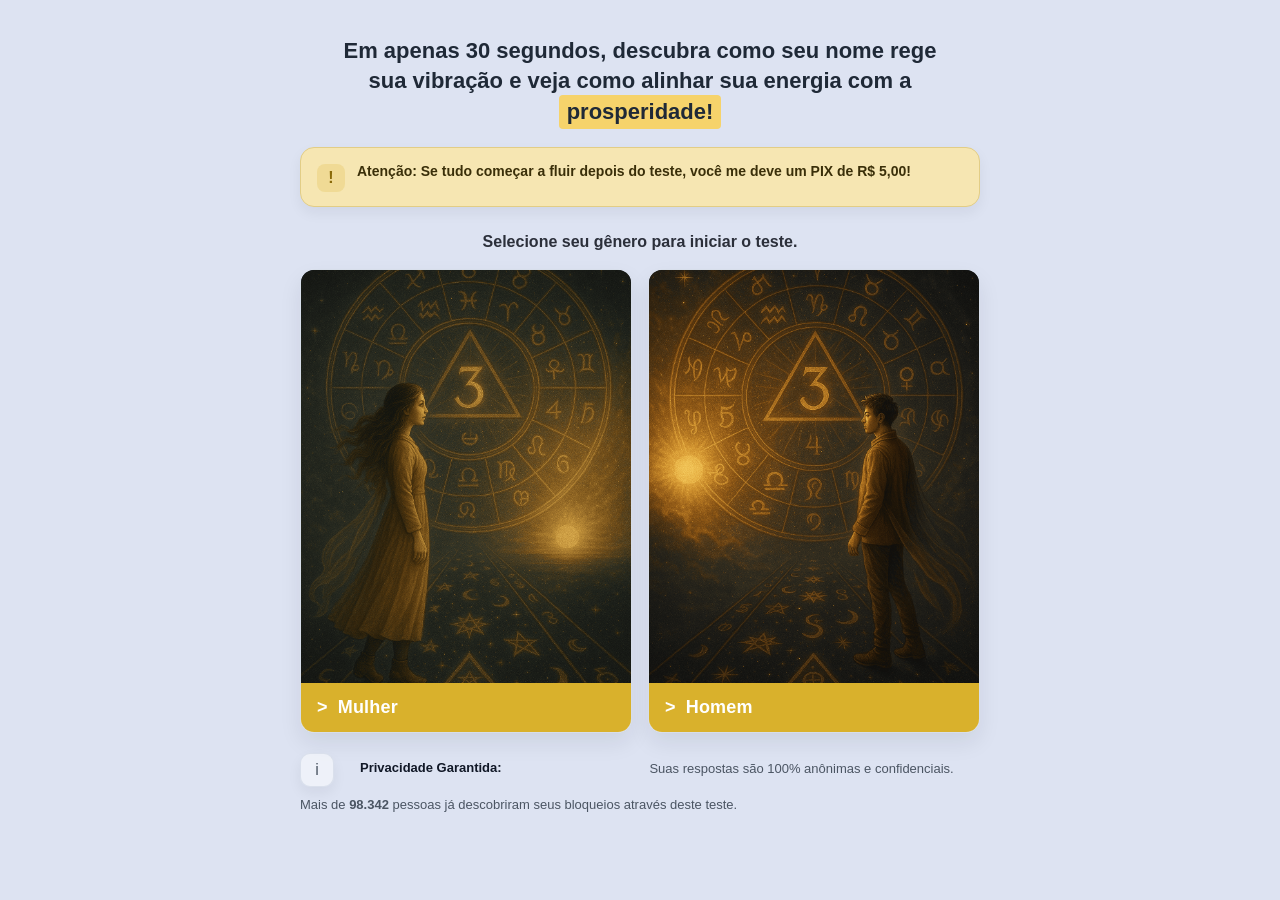
==== index.html @ 13daf310 "Corrigir BSL local e remover video quebrado" ====
﻿<!doctype html>
<html lang="pt-BR">
<head>
  <meta charset="utf-8" />
  <meta name="viewport" content="width=device-width, initial-scale=1" />
  <title>Leitura de Frequência</title>

  <style>
    :root{
      --font-main: Inter, Poppins, Montserrat, "Segoe UI", "Helvetica Neue", Arial, Helvetica, sans-serif;
      --bg:#DDE3F2;
      --text:#1f2937;
      --muted:#4b5563;

      --warn-bg:#F6E6B2;
      --warn-bd:#E2CD86;

      --card-bg:#ffffff;
      --card-bd:#d7deea;
      --shadow: 0 10px 22px rgba(16,24,40,.08);

      --gold:#D9B12C;
      --gold-dark:#C79F22;

      --radius:14px;
      --radius2:12px;
    }

    *{box-sizing:border-box}
    html{ overflow-x:hidden; }
    body{
      margin:0;
      font-family: var(--font-main);
      background: var(--bg);
      color: var(--text);
      overflow-x:hidden;
      text-rendering: optimizeLegibility;
      -webkit-font-smoothing: antialiased;
      -moz-osx-font-smoothing: grayscale;
    }
    body, button, input, textarea, select{ font-family: var(--font-main); }
    h1, h2, h3, .title, .headline{ font-family: var(--font-main); }
    img, video, iframe{ max-width:100%; }

    .wrap{
      min-height:100dvh;
      display:flex;
      justify-content:center;
      padding: 28px 14px 34px;
    }

    .container{ width: min(760px, 100%); }

    /* ===== Steps ===== */
    .step{ display:none; }
    .step.is-active{ display:block; }

    /* ===== Etapa 1 ===== */
    h1{
      margin: 8px auto 18px;
      text-align:center;
      font-size: 22px;
      line-height: 1.35;
      font-weight: 700;
      max-width: 52ch;
    }

    .hl{
      display:inline-block;
      padding: 2px 8px;
      border-radius: 4px;
      background: #F6D36B;
      font-weight: 800;
    }

    .warning{
      display:flex;
      gap: 12px;
      align-items:flex-start;
      background: var(--warn-bg);
      border: 1px solid var(--warn-bd);
      border-radius: var(--radius);
      padding: 14px 16px;
      box-shadow: 0 6px 14px rgba(16,24,40,.06);
      margin: 0 auto 26px;
      max-width: 680px;
    }

    .warn-ico{
      width: 28px;
      height: 28px;
      border-radius: 8px;
      display:grid;
      place-items:center;
      background: rgba(217,177,44,.22);
      font-weight: 900;
      color: #8a6a09;
      flex: 0 0 auto;
      margin-top: 2px;
    }
    .warning p{
      margin:0;
      color:#3a2f09;
      font-size: 14px;
      line-height: 1.35;
      font-weight: 600;
    }

    .subtitle{
      text-align:center;
      margin: 0 0 18px;
      color: #2b2f3a;
      font-weight: 700;
    }

    .cards{
      display:grid;
      grid-template-columns: repeat(2, 1fr);
      gap:16px;
      justify-content:center;
      margin:0 auto 20px;
      width:min(680px,100%);
    }

    .card{
      background: var(--card-bg);
      border: 1px solid var(--card-bd);
      border-radius: var(--radius);
      overflow:hidden;
      box-shadow: var(--shadow);
      cursor:pointer;
    }

    .card .img{
      width: 100%;
      aspect-ratio: 4 / 5;
      background: #111827;
      overflow:hidden;
    }
    .card .img img{
      width:100%;
      height:100%;
      object-fit: cover;
      display:block;
    }

    .card .cta{
      display:flex;
      align-items:center;
      justify-content:flex-start;
      gap: 10px;
      padding: 14px 16px;
      background: var(--gold);
      color: #fff;
      font-weight: 800;
      font-size: 18px;
      letter-spacing: .2px;
      user-select:none;
    }
    .card:active .cta{ background: var(--gold-dark); }
    .arrow{ font-weight: 900; font-size: 18px; }

    .privacy{
      display:grid;
      grid-template-columns: 46px 1fr 1.2fr;
      gap: 14px;
      align-items:center;
      width: min(680px, 100%);
      margin: 18px auto 0;
      color: var(--muted);
      font-size: 13px;
      line-height: 1.25;
    }
    .lock{
      width: 34px;
      height: 34px;
      border-radius: 10px;
      background: rgba(255,255,255,.5);
      border: 1px solid rgba(215,222,234,.9);
      display:grid;
      place-items:center;
      box-shadow: 0 6px 14px rgba(16,24,40,.06);
      font-size: 16px;
    }
    .privacy b{
      display:block;
      color:#111827;
      margin-bottom: 2px;
    }

    .counter{
      width: min(680px, 100%);
      margin: 10px auto 0;
      color: var(--muted);
      font-size: 13px;
      text-align:left;
    }

    /* ===== Etapas 2-5 base ===== */
    .step-box{
      max-width: 520px;
      margin: 0 auto;
      padding: 14px 6px 0;
    }

    .step-title{
      text-align:center;
      font-size: 18px;
      font-weight: 800;
      color:#111827;
      margin: 26px 0 18px;
    }

    .back-wrap{
      display:flex;
      justify-content:center;
      margin-top: 22px;
    }

    .btn-back{
      height: 42px;
      min-width: 160px;
      border-radius: 10px;
      border: 0;
      background: #e07b7b;
      color:#fff;
      font-weight: 800;
      cursor:pointer;
      box-shadow: 0 10px 20px rgba(224,123,123,.25);
    }
    .btn-back:active{ transform: translateY(1px); }

    /* ===== Step 2 (mês) ===== */
    .month-grid{
      display:grid;
      grid-template-columns: repeat(2, 1fr);
      gap: 12px;
      margin: 0 auto;
    }

    /* ===== Botões padrão (mês/dia/década/ano) ===== */
    .opt-grid{ display:grid; gap: 12px; margin: 0 auto; }
    .opt-grid.cols-2{ grid-template-columns: repeat(2, 1fr); }
    .opt-grid.cols-3{ grid-template-columns: repeat(3, 1fr); }

    .opt-grid.days{
      grid-template-columns: repeat(6, 1fr);
      gap: 10px;
    }
    @media (max-width: 380px){
      .opt-grid.days{ grid-template-columns: repeat(5, 1fr); }
    }

    .opt-btn{
      height: 58px;
      border-radius: 8px;
      border: 1px solid rgba(0,0,0,.04);
      background:#fff;
      font-weight: 800;
      color:#000;
      font-size: 16px;
      cursor:pointer;
      box-shadow: 0 6px 16px rgba(16,24,40,.06);
      position:relative;
    }
    .opt-btn.small{ height: 52px; font-size: 16px; }

    .opt-btn::after{
      content:"";
      position:absolute;
      left:10px;
      right:10px;
      bottom:-1px;
      height: 3px;
      border-radius: 999px;
      background: #f2c94c;
    }
    .opt-btn:active{
      transform: translateY(1px);
      box-shadow: 0 3px 10px rgba(16,24,40,.05);
    }
    .opt-btn.is-selected{ background:#dcdcdc; }
    
    /* ===== STEP 6 (ESTADO CIVIL) ===== */
.banner-title{
  width: min(520px, 100%);
  margin: 18px auto 14px;
  background: var(--gold);
  color:#fff;
  font-weight: 900;
  text-align:center;
  padding: 12px 14px;
  border-radius: 12px;
  letter-spacing: .2px;
  text-transform: uppercase;
  box-shadow: 0 10px 20px rgba(217,177,44,.18);
}

.civil-grid{
  width: min(520px, 100%);
  margin: 0 auto;
  display:grid;
  grid-template-columns: repeat(2, 1fr);
  gap: 14px;
}

.civil-btn{
  height: 92px;
  border-radius: 14px;
  border: 2px solid rgba(217,177,44,.85);
  background: rgba(217,177,44,.55);
  box-shadow: 0 10px 18px rgba(16,24,40,.06);
  cursor:pointer;
  display:flex;
  flex-direction:column;
  align-items:center;
  justify-content:center;
  gap: 10px;
  color:#fff;
  font-weight: 900;
}

.civil-btn:active{ transform: translateY(1px); }

.civil-ico{
  width: 28px;
  height: 28px;
  display:block;
}

.civil-label{
  font-size: 15px;
  text-shadow: 0 1px 0 rgba(0,0,0,.12);
}

/* deixa igual o print com bastante respiro */
.step6-pad{ padding-top: 10px; }



/* ===== STEP 7 (DESAFIO) ===== */
.step7-pad{ padding-top: 10px; }

.challenge-grid{
  width: min(520px, 100%);
  margin: 0 auto;
  display:grid;
  grid-template-columns: repeat(2, 1fr);
  gap: 14px;
}

.challenge-btn{
  height: 110px;
  border-radius: 14px;
  border: 2px solid rgba(217,177,44,.85);
  background: rgba(217,177,44,.55);
  box-shadow: 0 10px 18px rgba(16,24,40,.06);
  cursor:pointer;
  display:flex;
  flex-direction:column;
  align-items:center;
  justify-content:center;
  gap: 12px;
  color:#fff;
  font-weight: 900;
}

.challenge-btn:active{ transform: translateY(1px); }

.challenge-ico{
  width: 34px;
  height: 34px;
  display:block;
}

.challenge-label{
  font-size: 15px;
  text-shadow: 0 1px 0 rgba(0,0,0,.12);
}


/* ===== STEP 8 (NOME) ===== */
.step8-wrap{
  width: min(520px, 100%);
  margin: 0 auto;
  padding-top: 40px;
  text-align:center;
}

.step8-title{
  font-size: 18px;
  font-weight: 900;
  color:#111827;
  margin-bottom: 18px;
}

.name-input{
  width: min(360px, 92%);
  height: 54px;
  border-radius: 10px;
  border: 1px solid rgba(0,0,0,.06);
  background:#fff;
  padding: 0 18px;
  font-size: 16px;
  outline:none;
  box-shadow: 0 10px 18px rgba(16,24,40,.08);
}

.name-input::placeholder{ color: #6b7280; font-weight: 500; }

.step8-btn{
  margin: 18px auto 0;
  width: min(360px, 92%);
  height: 54px;
  border-radius: 999px;
  border: 0;
  background: #0f8a0f; /* verde */
  color:#fff;
  font-weight: 900;
  font-size: 18px;
  cursor:pointer;
  box-shadow: 0 12px 20px rgba(15,138,15,.25);
}

.step8-btn:active{ transform: translateY(1px); }

.step8-err{
  min-height: 18px;
  margin-top: 10px;
  font-size: 13px;
  color: #ef4444;
  font-weight: 700;
}


/* ===== STEP 9/10 (FUNDO DIVINO) ===== */
.fullscreen{
  position: fixed;
  top:0;
  left:0;
  width:100vw;
  height:100vh;

  display:flex;
  align-items:center;
  justify-content:center;

  z-index:999;
}

.bg-divino{
  position:absolute;
  top:0;
  left:0;
  width:100%;
  height:100%;

  background:
    linear-gradient(180deg, rgba(0,0,0,.2), rgba(0,0,0,.6)),
    url("img/bg_divino.d0e06856.png");

  background-size:cover;
  background-position:center;
  background-repeat:no-repeat;
}

.loading-box,
.modal-frame{
  position:relative;
  z-index:2;
}
/* ===== STEP 9 (Loading) ===== */
.loading-box{
  width: min(520px, 92%);
  padding: 24px 18px 26px;
  text-align:left;
  color:#fff;
}

.loading-title2{
  font-weight: 800;
  font-size: 18px;
  margin-bottom: 14px;
  text-shadow: 0 2px 10px rgba(0,0,0,.35);
}

.loadbar{
  width: min(420px, 100%);
  height: 22px;
  border-radius: 999px;
  background: rgba(255,255,255,.92);
  overflow:hidden;
  box-shadow: 0 12px 18px rgba(0,0,0,.22);
}

.loadbar-fill{
  height:100%;
  width:0%;
  background: #d1a41f;
  border-radius: 999px;
  transition: width .12s linear;
}

/* ===== STEP 10 (PARE) ===== */
.modal-frame{
  width: min(520px, 92%);
  border: 2px solid rgba(217,177,44,.35);
  border-radius: 14px;
  padding: 22px 18px 18px;
  background: rgba(0,0,0,.38);
  box-shadow: 0 18px 40px rgba(0,0,0,.35);
  text-align:center;
  color:#fff;
}

.modal-title{
  font-weight: 900;
  font-size: 22px;
  line-height: 1.25;
  margin-bottom: 14px;
}

.modal-title .name{
  color:#f3c94b;
}

.stop-img{
  width: 170px;
  height: 170px;
  margin: 8px auto 14px;
  display:block;
}

.modal-text{
  font-size: 16px;
  line-height: 1.35;
  opacity:.95;
  margin: 0 auto 18px;
  width: min(420px, 100%);
  text-shadow: 0 2px 10px rgba(0,0,0,.25);
}

.btn-start{
  width: min(420px, 100%);
  height: 56px;
  border-radius: 999px;
  border: 0;
  background: #0f8a0f;
  color:#fff;
  font-weight: 900;
  font-size: 20px;
  letter-spacing: .04em;
  cursor:pointer;
  box-shadow: 0 16px 28px rgba(15,138,15,.28);
}
.btn-start:active{ transform: translateY(1px); }

/* Se quiser esconder o back nessa tela */
.step-no-back .back-wrap{ display:none; }



/* ===== STEP 11 (ANIMACAO + AUDIO + TEXTO) ===== */
.fx-full{
  position: fixed;
  inset: 0;
  z-index: 999;
}

.fx-bg{
  position:absolute;
  inset:0;
  background:
    linear-gradient(180deg, rgba(0,0,0,.15), rgba(0,0,0,.75)),
    url("img/bg_divino.d0e06856.png") center/cover no-repeat;
}

.fx-frame{
  position:relative;
  height:100%;
  display:flex;
  justify-content:center;
  padding: 28px 14px;
}

.fx-grid{
  width: min(520px, 100%);
  border: 2px solid rgba(217,177,44,.35);
  border-radius: 16px;
  padding: 18px 14px 18px;
  background: rgba(0,0,0,.28);
  box-shadow: 0 18px 40px rgba(0,0,0,.35);
  display:flex;
  flex-direction:column;
  gap: 18px;
}

.fx-images{
  position:relative;
  width:100%;
  height: 420px;
  display:flex;
  align-items:center;
  justify-content:center;
}

.fx-images img{
  width: 100%;
  max-width: 420px;
  height: auto;
  display:block;
  filter: drop-shadow(0 18px 35px rgba(0,0,0,.45));
  border-radius: 10px;
  /* rasgado fake */
  clip-path: polygon(2% 6%, 12% 2%, 28% 6%, 40% 1%, 58% 6%, 74% 2%, 98% 8%,
                     96% 92%, 78% 98%, 60% 94%, 44% 99%, 26% 94%, 10% 98%, 2% 92%);
}

.fx-bottom{
  display:flex;
  align-items:center;
  justify-content:space-between;
  gap: 14px;
  padding: 14px 12px;
  background: rgba(0,0,0,.35);
  border-radius: 14px;
}

.fx-text{
  color:#fff;
  font-family: var(--font-main);
  font-size: 20px;
  line-height: 1.15;
  text-align:center;
  flex: 1;
  padding: 6px 6px;
  text-shadow: 0 2px 12px rgba(0,0,0,.35);
  min-height: 56px;
}

.fx-audio-btn{
  width: 54px;
  height: 54px;
  border-radius: 12px;
  border: 0;
  background: rgba(255,255,255,.12);
  color:#fff;
  font-size: 22px;
  font-weight: 900;
  cursor:pointer;
  box-shadow: 0 10px 20px rgba(0,0,0,.25);
}
.fx-audio-btn:active{ transform: translateY(1px); }

/* ===== STEP 11 FULLSCREEN ===== */
.fx-full{ position:fixed; inset:0; z-index:999; }
.fx-bg{
  position:absolute; inset:0;
  background:
    linear-gradient(180deg, rgba(0,0,0,.18), rgba(0,0,0,.75)),
    url("img/bg_divino.d0e06856.png") center/cover no-repeat;
}

.fx-frame{
  position:relative;
  height:100%;
  display:flex;
  justify-content:center;
  padding: 28px 14px;
}

.fx-grid{
  width: min(520px, 100%);
  border: 2px solid rgba(217,177,44,.35);
  border-radius: 16px;
  padding: 18px 14px;
  background: rgba(0,0,0,.28);
  box-shadow: 0 18px 40px rgba(0,0,0,.35);
  display:flex;
  flex-direction:column;
  gap: 14px;
  align-items:center;
}

.fx-images{
  width:100%;
  height: 440px;
  display:flex;
  align-items:center;
  justify-content:center;
}
.fx-img{
  width:100%;
  max-width: 420px;
  height:auto;
  display:block;
  border-radius: 10px;
  filter: drop-shadow(0 18px 35px rgba(0,0,0,.45));
  transition: opacity .18s ease;
  /* rasgado fake */
  clip-path: polygon(2% 6%, 12% 2%, 28% 6%, 40% 1%, 58% 6%, 74% 2%, 98% 8%,
                     96% 92%, 78% 98%, 60% 94%, 44% 99%, 26% 94%, 10% 98%, 2% 92%);
}

.fx-bottom{
  width:100%;
  display:flex;
  align-items:center;
  justify-content:space-between;
  gap: 12px;
  padding: 14px 12px;
  background: rgba(0,0,0,.35);
  border-radius: 14px;
}

.fx-text{
  flex:1;
  color:#fff;
  font-family: var(--font-main);
  font-size: 20px;
  line-height: 1.15;
  text-align:center;
  min-height: 52px;
  text-shadow: 0 2px 12px rgba(0,0,0,.35);
}

.fx-audio-btn{
  width: 54px;
  height: 54px;
  border-radius: 12px;
  border: 0;
  background: rgba(255,255,255,.12);
  color:#fff;
  font-size: 22px;
  font-weight: 900;
  cursor:pointer;
  box-shadow: 0 10px 20px rgba(0,0,0,.25);
}
.fx-audio-btn:active{ transform: translateY(1px); }

/* barra fininha */
.fx-progress{
  width: 100%;
  height: 14px;
  border: 2px solid rgba(217,177,44,.55);
  border-radius: 2px;
  overflow:hidden;
  margin-top: 6px;
}
.fx-progress-fill{
  height: 100%;
  width: 0%;
  background: rgba(217,177,44,.95);
  transition: width .1s linear;
}

.fx-debug{
  position:fixed;
  left:12px;
  bottom:12px;
  z-index:1200;
  max-width:min(360px, calc(100vw - 24px));
  background:rgba(0,0,0,.84);
  border:1px solid rgba(217,177,44,.7);
  border-radius:10px;
  color:#fff;
  font: 12px/1.35 Arial, Helvetica, sans-serif;
  padding:10px 12px;
  box-shadow:0 12px 30px rgba(0,0,0,.45);
  pointer-events:none;
}

.fx-debug strong{ color:#ffd966; }

/* botão final */
.fx-final-btn{
  width: min(420px, 100%);
  height: 64px;
  border-radius: 18px;
  border:0;
  background:#18a10f;
  color:#fff;
  font-weight: 900;
  font-size: 30px;
  line-height: 1;
  cursor:pointer;
  box-shadow: 0 18px 28px rgba(24,161,15,.25);
}
.fx-final-btn:active{ transform: translateY(1px); }

/* ===== POPUP EMAIL ===== */
.fx-email-overlay{
  position:absolute;
  inset:0;
  display:none;
  align-items:center;
  justify-content:center;
  padding:18px 14px;
  background: transparent;
  z-index: 30;
}

.fx-email-overlay.is-open{
  display:flex;
}

.fx-email-card{
  width:min(520px, 92%);
  background: rgba(0,0,0,.72);
  border-radius:18px;
  padding:26px 18px 22px;
  box-shadow:0 22px 60px rgba(0,0,0,.45);
  color:#fff;
  text-align:center;
}

/* quando popup abre, esconde o conteúdo do áudio/imagens */
.fx-full.email-open .fx-grid{
  visibility:hidden;
  opacity:0;
  pointer-events:none;
}

/* mas o popup continua visível */
.fx-full.email-open .fx-email-overlay{
  display:flex;
}

.fx-full.email-open .fx-email-card{
  visibility:visible;
  opacity:1;
  pointer-events:auto;
}

.fx-email-top{
  font-weight: 800;
  font-size: 18px;
  line-height: 1.25;
  margin-bottom: 22px;
}

.fx-email-title{
  font-weight: 900;
  font-size: 26px;
  margin-bottom: 12px;
}

.fx-email-input{
  width: min(360px, 92%);
  height: 52px;
  border-radius: 8px;
  border: 0;
  outline:none;
  padding: 0 14px;
  font-size: 16px;
  background:#fff;
  box-shadow: 0 10px 18px rgba(0,0,0,.25);
}

.fx-email-btn{
  margin-top: 18px;
  width: min(360px, 92%);
  height: 56px;
  border-radius: 999px;
  border: 0;
  background: #18a10f;
  color:#fff;
  font-weight: 900;
  font-size: 18px;
  line-height: 1.1;
  padding: 0 14px;
  cursor:pointer;
  box-shadow: 0 18px 28px rgba(24,161,15,.25);
}
.fx-email-btn:active{ transform: translateY(1px); }

.fx-email-err{
  min-height: 18px;
  margin-top: 10px;
  color:#ff6b6b;
  font-weight: 800;
  font-size: 13px;
}

/* ===== STEP 12 (VÍDEO) ===== */
.vsl-full{ position:fixed; inset:0; z-index:999; }
.vsl-bg{
  position:absolute; inset:0;
  background:
    linear-gradient(180deg, rgba(0,0,0,.18), rgba(0,0,0,.78)),
    url("img/bg_divino.d0e06856.png") center/cover no-repeat;
}

.vsl-frame{
  position:relative;
  height:100%;
  display:flex;
  justify-content:center;
  padding: 18px 14px;
}

.vsl-card{
  width: min(520px, 100%);
  display:flex;
  justify-content:center;
}

.vsl-video-wrap{
  position:relative;
  width: min(460px, 100%);
  aspect-ratio: 9 / 16;
  border-radius: 16px;
  overflow:hidden;
  box-shadow: 0 22px 60px rgba(0,0,0,.45);
  background:#000;
  line-height: 0;
  font-size: 0;
}

.vsl-video-wrap vturb-smartplayer,
.vsl-video-wrap iframe,
.vsl-video-wrap video{
  display:block !important;
  width:100% !important;
  height:100% !important;
  border:0;
  vertical-align: top;
}

.vsl-video{
  width:100%;
  height:100%;
  object-fit: cover;
  display:block;
}

.vsl-caption{
  position:absolute;
  left:50%;
  bottom: 14%;
  transform: translateX(-50%);
  background: rgba(0,0,0,.85);
  color:#fff;
  font-weight: 900;
  font-size: 15px;
  padding: 8px 14px;
  border-radius: 6px;
  letter-spacing: .02em;
  text-transform: uppercase;
}

@media (max-width: 430px){
  .wrap{ padding: 18px 12px 28px; }
  h1{ font-size: 20px; }
  .cards{ gap: 12px; }
  .card .cta{ font-size: 16px; padding: 12px 10px; }
  .privacy{ grid-template-columns: 38px 1fr; }
  .privacy > div:last-child{ grid-column: 2; }
  .opt-btn{ min-width:0; font-size: 15px; }
  .civil-btn, .challenge-btn{ min-width:0; }
  .challenge-label, .civil-label{ overflow-wrap:anywhere; }
  .fx-frame{ padding: 18px 10px; }
  .fx-grid{ gap: 12px; padding: 14px 10px; }
  .fx-images{ height: min(380px, 48dvh); }
  .fx-text{ font-size: 17px; overflow-wrap:anywhere; }
  .fx-final-btn{ height: 58px; font-size: 22px; border-radius: 14px; }
  .fx-email-title{ font-size: 22px; }
  .fx-email-btn{ font-size: 18px; }
  .vsl-frame{ padding: 14px 10px; align-items:center; }
  .vsl-video-wrap{ width: min(390px, 100%); }
}

@media (max-width: 360px){
  .opt-grid.cols-3{ grid-template-columns: repeat(2, 1fr); }
  .banner-title{ font-size: 14px; }
  .fx-images{ height: min(330px, 44dvh); }
  .fx-bottom{ gap: 8px; padding: 12px 10px; }
  .fx-audio-btn{ width: 48px; height: 48px; }
  .fx-final-btn{ font-size: 20px; }
}

/* ===== AJUSTE FINAL: TELAS DO AUDIO IGUAIS AO ORIGINAL ===== */
.modal-frame{
  width: min(1064px, 92vw);
  min-height: min(704px, calc(100dvh - 86px));
  border: 2px solid rgba(217,177,44,.55);
  border-radius: 0;
  padding: 48px 24px 32px;
  background: rgba(0,0,0,.42);
  box-shadow: none;
  display:flex;
  flex-direction:column;
  align-items:center;
  justify-content:center;
  text-align:center;
}

.modal-title{
  margin: 0 0 26px;
  font-size: clamp(21px, 2.15vw, 29px);
  line-height: 1.22;
  font-weight: 900;
}

.modal-title .name{
  color:#ffdf5a;
  text-transform: uppercase;
}

.stop-img{
  width: min(236px, 36vw);
  height: auto;
  margin: 0 auto 26px;
  object-fit: contain;
}

.modal-text{
  width: min(620px, 100%);
  margin: 0 auto 34px;
  font-size: clamp(18px, 1.6vw, 24px);
  line-height: 1.32;
  font-weight: 800;
}

.btn-start{
  width: min(280px, 80%);
  height: 59px;
  border-radius: 999px;
  background:#13aa10;
  font-size: 25px;
  letter-spacing: .02em;
  box-shadow: none;
}

.fx-full{
  position: fixed;
  inset: 0;
  z-index: 999;
  overflow:auto;
}

.fx-bg{
  position:fixed;
  inset:0;
  background:
    linear-gradient(180deg, rgba(0,0,0,.08), rgba(0,0,0,.78)),
    url("img/bg_divino.d0e06856.png") center/cover no-repeat;
}

.fx-frame{
  position:relative;
  min-height:100dvh;
  height:auto;
  display:flex;
  justify-content:center;
  align-items:flex-start;
  padding: 58px 14px 40px;
}

.fx-grid{
  width: min(1064px, 92vw);
  border:0;
  border-radius:0;
  padding:0;
  gap:0;
  background: transparent;
  box-shadow:none;
  display:flex;
  flex-direction:column;
  align-items:stretch;
}

.fx-images{
  position:relative;
  width:100%;
  height:min(704px, calc(100dvh - 230px));
  min-height:360px;
  display:flex;
  align-items:center;
  justify-content:center;
  border:2px solid rgba(217,177,44,.78);
  background: rgba(0,0,0,.23);
  overflow:hidden;
}

.fx-img,
.fx-images img{
  width:min(430px, 78%);
  height:min(430px, 78%);
  max-width:none;
  max-height:none;
  object-fit:contain;
  display:block;
  border:0;
  border-radius:0;
  clip-path:none;
  filter: drop-shadow(0 18px 35px rgba(0,0,0,.45));
  transition: opacity .18s ease;
}

.fx-images[data-layout="old-native"] .fx-img{
  object-fit:contain;
  border:0;
  border-radius:0;
}

.fx-images[data-layout="old-circle"] .fx-img{
  object-fit:contain;
  border:0;
  border-radius:0;
}

.fx-intro-title{
  position:absolute;
  top:110px;
  left:50%;
  transform:translateX(-50%);
  width:min(680px, 90%);
  color:#fff;
  font-family: var(--font-main);
  font-size: clamp(24px, 2.2vw, 32px);
  line-height:1.14;
  font-weight:900;
  text-align:center;
  text-shadow:0 3px 10px rgba(0,0,0,.8);
  z-index:3;
  display:none;
}

.fx-intro-title .gold{
  color:#ffdf5a;
}

.fx-bottom{
  position:relative;
  width:100%;
  min-height:150px;
  border-radius:0;
  padding: 0 110px 0 34px;
  background: rgba(18,18,18,.82);
  display:flex;
  align-items:center;
  justify-content:center;
  gap:0;
}

.fx-text{
  min-height:auto;
  padding:0;
  color:#fff;
  font-family: Georgia, "Times New Roman", serif;
  font-size: clamp(20px, 1.45vw, 25px);
  line-height:1.28;
  font-weight:700;
  text-align:center;
  text-shadow:0 2px 10px rgba(0,0,0,.75);
  overflow-wrap:anywhere;
}

.fx-audio-btn{
  position:absolute;
  right:19px;
  top:50%;
  transform:translateY(-50%);
  width:73px;
  height:86px;
  border:0;
  border-left:4px solid rgba(255,255,255,.95);
  border-radius:0;
  background:transparent;
  color:#fff;
  font-family: Arial, Helvetica, sans-serif;
  font-size:38px;
  line-height:1;
  font-weight:900;
  box-shadow:none;
  display:flex;
  align-items:center;
  justify-content:center;
  padding-left:20px;
}

.fx-audio-btn:active{
  transform:translateY(-50%);
}

.fx-progress{
  display:none;
}

@media (max-width: 700px){
  .modal-frame{
    width: 94vw;
    min-height: min(620px, calc(100dvh - 34px));
    padding: 38px 18px 28px;
  }

  .stop-img{
    width: min(220px, 58vw);
  }

  .btn-start{
    width:min(280px, 88%);
    font-size:23px;
  }

  .fx-frame{
    padding: 28px 10px 28px;
  }

  .fx-grid{
    width: min(1064px, 94vw);
  }

  .fx-images{
    height:min(520px, calc(100dvh - 190px));
    min-height:320px;
  }

  .fx-img,
  .fx-images img{
    width:min(320px, 78%);
    height:min(320px, 78%);
  }

  .fx-intro-title{
    top:70px;
    width:90%;
    font-size:24px;
  }

  .fx-bottom{
    min-height:126px;
    padding:0 78px 0 18px;
  }

  .fx-text{
    font-size:19px;
    line-height:1.28;
  }

  .fx-audio-btn{
    right:14px;
    width:55px;
    height:74px;
    font-size:30px;
    padding-left:13px;
  }
}

@media (max-width: 700px){
  .privacy{
    grid-template-columns: 38px 1fr;
    column-gap: 12px;
    row-gap: 2px;
    align-items:center;
    width:min(390px, 100%);
  }

  .privacy .lock{
    grid-row: 1 / 3;
    align-self:center;
  }

  .privacy > div:nth-child(2),
  .privacy > div:last-child{
    grid-column: 2;
  }

  .privacy > div:last-child{
    line-height:1.3;
  }

  .counter{
    width:min(390px, 100%);
    text-align:center;
  }

  .fx-intro-title{
    top:68px;
    width:96%;
    font-size: clamp(18px, 5.1vw, 22px);
    line-height:1.12;
  }
}

  </style>
</head>

<body>
  <div class="wrap">
    <div class="container">

      <!-- STEP 1 -->
      <section class="step is-active" id="step1">
        <h1>
          Em apenas 30 segundos, descubra como seu nome rege sua vibração e veja como alinhar sua energia com a
          <span class="hl">prosperidade!</span>
        </h1>

        <div class="warning">
          <div class="warn-ico">!</div>
          <p>Atenção: Se tudo começar a fluir depois do teste, você me deve um PIX de R$ 5,00!</p>
        </div>

        <div class="subtitle">Selecione seu gênero para iniciar o teste.</div>

        <div class="cards">
          <div class="card" role="button" tabindex="0" data-g="F">
            <div class="img">
              <img src="img/female.a214dfbb.png" alt="Mulher">
            </div>
            <div class="cta"><span class="arrow">&gt;</span> Mulher</div>
          </div>

          <div class="card" role="button" tabindex="0" data-g="M">
            <div class="img">
              <img src="img/masculine.b27a3766.png" alt="Homem">
            </div>
            <div class="cta"><span class="arrow">&gt;</span> Homem</div>
          </div>
        </div>

        <div class="privacy">
          <div class="lock">i</div>
          <div><b>Privacidade Garantida:</b></div>
          <div>Suas respostas são 100% anônimas e confidenciais.</div>
        </div>

        <div class="counter">
          Mais de <b>98.342</b> pessoas já descobriram seus bloqueios através deste teste.
        </div>
      </section>

      <!-- STEP 2 -->
      <section class="step" id="step2">
        <div class="step-box">
          <div class="step-title">Clique no mês em que você nasceu:</div>

          <div class="month-grid">
            <button class="opt-btn" type="button" data-month="1">Janeiro</button>
            <button class="opt-btn" type="button" data-month="2">Fevereiro</button>
            <button class="opt-btn" type="button" data-month="3">Março</button>
            <button class="opt-btn" type="button" data-month="4">Abril</button>
            <button class="opt-btn" type="button" data-month="5">Maio</button>
            <button class="opt-btn" type="button" data-month="6">Junho</button>
            <button class="opt-btn" type="button" data-month="7">Julho</button>
            <button class="opt-btn" type="button" data-month="8">Agosto</button>
            <button class="opt-btn" type="button" data-month="9">Setembro</button>
            <button class="opt-btn" type="button" data-month="10">Outubro</button>
            <button class="opt-btn" type="button" data-month="11">Novembro</button>
            <button class="opt-btn" type="button" data-month="12">Dezembro</button>
          </div>

          <div class="back-wrap">
            <button class="btn-back" type="button" data-back="1">&lt; Voltar</button>
          </div>
        </div>
      </section>

      <!-- STEP 3 -->
      <section class="step" id="step3">
        <div class="step-box">
          <div class="step-title">Informe o dia do seu nascimento:</div>

          <div class="opt-grid days" id="daysGrid"></div>

          <div class="back-wrap">
            <button class="btn-back" type="button" data-back="2">&lt; Voltar</button>
          </div>
        </div>
      </section>

      <!-- STEP 4 -->
      <section class="step" id="step4">
        <div class="step-box">
          <div class="step-title">Em qual Década você nasceu?</div>

          <div class="opt-grid cols-2" id="decadeGrid"></div>

          <div class="back-wrap">
            <button class="btn-back" type="button" data-back="3">&lt; Voltar</button>
          </div>
        </div>
      </section>

      <!-- STEP 5 -->
      <section class="step" id="step5">
        <div class="step-box">
          <div class="step-title">Em que ano você nasceu??</div>

          <div class="opt-grid cols-3" id="yearGrid"></div>

          <div class="back-wrap">
            <button class="btn-back" type="button" data-back="4">&lt; Voltar</button>
          </div>
        </div>
      </section>
      
      
      <section class="step" id="step6">
  <div class="step-box step6-pad">
    <div class="banner-title">QUAL É O SEU ESTADO CIVIL?</div>

    <div class="civil-grid">
      <button class="civil-btn" type="button" data-civil="Casado(a)">
        <!-- SVG: mãos -->
        <svg class="civil-ico" viewBox="0 0 24 24" fill="none" aria-hidden="true">
          <path d="M7 12l2 2 3-3" stroke="#fff" stroke-width="2" stroke-linecap="round" stroke-linejoin="round"/>
          <path d="M3.5 10.5l4.2 4.2c.5.5 1.3.5 1.8 0l5.8-5.8c.5-.5 1.3-.5 1.8 0l3 3" stroke="#fff" stroke-width="2" stroke-linecap="round" stroke-linejoin="round"/>
          <path d="M2 18h8m4 0h8" stroke="#fff" stroke-width="2" stroke-linecap="round"/>
        </svg>
        <div class="civil-label">Casado(a)</div>
      </button>

      <button class="civil-btn" type="button" data-civil="Namorando">
        <!-- SVG: coração -->
        <svg class="civil-ico" viewBox="0 0 24 24" fill="none" aria-hidden="true">
          <path d="M12 21s-7-4.4-9.4-8.6C.3 8.1 3 5 6.4 5c1.7 0 3.2.8 3.6 2 .4-1.2 1.9-2 3.6-2C17 5 19.7 8.1 21.4 12.4 19 16.6 12 21 12 21z"
                stroke="#fff" stroke-width="2" stroke-linejoin="round"/>
        </svg>
        <div class="civil-label">Namorando</div>
      </button>

      <button class="civil-btn" type="button" data-civil="Noivo(a)">
        <!-- SVG: alianças -->
        <svg class="civil-ico" viewBox="0 0 24 24" fill="none" aria-hidden="true">
          <path d="M8.5 14.5a4.5 4.5 0 1 1 0-9 4.5 4.5 0 0 1 0 9z" stroke="#fff" stroke-width="2"/>
          <path d="M15.5 18.5a4.5 4.5 0 1 1 0-9 4.5 4.5 0 0 1 0 9z" stroke="#fff" stroke-width="2"/>
          <path d="M11 10.5l2 2" stroke="#fff" stroke-width="2" stroke-linecap="round"/>
        </svg>
        <div class="civil-label">Noivo(a)</div>
      </button>

      <button class="civil-btn" type="button" data-civil="Solteiro(a)">
        <!-- SVG: coração simples -->
        <svg class="civil-ico" viewBox="0 0 24 24" fill="none" aria-hidden="true">
          <path d="M12 20s-6.5-4-8.7-7.9C1 8.7 3.3 6 6.2 6c1.6 0 3 .8 3.8 2 0 0 1.2-2 3.8-2 2.9 0 5.2 2.7 2.9 6.1C18.5 16 12 20 12 20z"
                stroke="#fff" stroke-width="2" stroke-linejoin="round"/>
        </svg>
        <div class="civil-label">Solteiro(a)</div>
      </button>

      <button class="civil-btn" type="button" data-civil="Separado(a)">
        <!-- SVG: peças -->
        <svg class="civil-ico" viewBox="0 0 24 24" fill="none" aria-hidden="true">
          <path d="M4 4h7v7H4V4zM13 13h7v7h-7v-7z" stroke="#fff" stroke-width="2"/>
          <path d="M11 8h2a2 2 0 0 0 2-2V4h5v7h-7V8z" stroke="#fff" stroke-width="2" stroke-linejoin="round"/>
        </svg>
        <div class="civil-label">Separado(a)</div>
      </button>

      <button class="civil-btn" type="button" data-civil="Viúvo(a)">
        <!-- SVG: coração partido -->
        <svg class="civil-ico" viewBox="0 0 24 24" fill="none" aria-hidden="true">
          <path d="M12 21s-7-4.4-9.4-8.6C.3 8.1 3 5 6.4 5c1.7 0 3.2.8 3.6 2 .4-1.2 1.9-2 3.6-2C17 5 19.7 8.1 21.4 12.4 19 16.6 12 21 12 21z"
                stroke="#fff" stroke-width="2" stroke-linejoin="round"/>
          <path d="M12 7l-2 3 2 2-2 3 2 3" stroke="#fff" stroke-width="2" stroke-linecap="round" stroke-linejoin="round"/>
        </svg>
        <div class="civil-label">Viúvo(a)</div>
      </button>
    </div>

    <div class="back-wrap">
      <button class="btn-back" type="button" data-back="5">&lt; Voltar</button>
    </div>
  </div>
</section>




<section class="step" id="step7">
  <div class="step-box step7-pad">
    <div class="banner-title">QUAL O MAIOR DESAFIO DA SUA VIDA<br>NESSE MOMENTO?</div>

    <div class="challenge-grid">
      <button class="challenge-btn" type="button" data-challenge="Vida Amorosa">
        <!-- SVG: alianças -->
        <svg class="challenge-ico" viewBox="0 0 24 24" fill="none" aria-hidden="true">
          <path d="M8.5 14.5a4.5 4.5 0 1 1 0-9 4.5 4.5 0 0 1 0 9z" stroke="#fff" stroke-width="2"/>
          <path d="M15.5 18.5a4.5 4.5 0 1 1 0-9 4.5 4.5 0 0 1 0 9z" stroke="#fff" stroke-width="2"/>
          <path d="M11 10.5l2 2" stroke="#fff" stroke-width="2" stroke-linecap="round"/>
          <path d="M14 5.5c.5-1 1.7-1.8 3.2-1.8" stroke="#fff" stroke-width="2" stroke-linecap="round"/>
          <path d="M17.2 3.7c-.1 1.1-.6 2.1-1.4 2.8" stroke="#fff" stroke-width="2" stroke-linecap="round"/>
        </svg>
        <div class="challenge-label">Vida Amorosa</div>
      </button>

      <button class="challenge-btn" type="button" data-challenge="Finanças">
        <!-- SVG: saco de dinheiro -->
        <svg class="challenge-ico" viewBox="0 0 24 24" fill="none" aria-hidden="true">
          <path d="M10 3h4l-1 2 3 2-2 2H10L8 7l3-2-1-2z" stroke="#fff" stroke-width="2" stroke-linejoin="round"/>
          <path d="M7 11c-1.6 1.2-3 2.8-3 5 0 3.5 3 5 8 5s8-1.5 8-5c0-2.2-1.4-3.8-3-5"
                stroke="#fff" stroke-width="2" stroke-linecap="round"/>
          <path d="M12 12v6" stroke="#fff" stroke-width="2" stroke-linecap="round"/>
          <path d="M14.2 14.2c0-1.2-1-2.2-2.2-2.2s-2.2 1-2.2 2.2 1 2.2 2.2 2.2 2.2 1 2.2 2.2-1 2.2-2.2 2.2-2.2-1-2.2-2.2"
                stroke="#fff" stroke-width="2" stroke-linecap="round" stroke-linejoin="round"/>
        </svg>
        <div class="challenge-label">Finanças</div>
      </button>

      <button class="challenge-btn" type="button" data-challenge="Saúde">
        <!-- SVG: mão + batimento -->
        <svg class="challenge-ico" viewBox="0 0 24 24" fill="none" aria-hidden="true">
          <path d="M4 14c2.5-1.5 4.5-2 8-2s5.5.5 8 2" stroke="#fff" stroke-width="2" stroke-linecap="round"/>
          <path d="M7 20h10" stroke="#fff" stroke-width="2" stroke-linecap="round"/>
          <path d="M6 14v3c0 1.7 1.3 3 3 3" stroke="#fff" stroke-width="2" stroke-linecap="round"/>
          <path d="M18 14v3c0 1.7-1.3 3-3 3" stroke="#fff" stroke-width="2" stroke-linecap="round"/>
          <path d="M6.5 9h2l1.2-2.2L11.5 12l1.2-2 1 1.6h3.8" stroke="#fff" stroke-width="2" stroke-linecap="round" stroke-linejoin="round"/>
        </svg>
        <div class="challenge-label">Saúde</div>
      </button>

      <button class="challenge-btn" type="button" data-challenge="Felicidade">
        <!-- SVG: pessoas comemorando -->
        <svg class="challenge-ico" viewBox="0 0 24 24" fill="none" aria-hidden="true">
          <path d="M6 21v-4c0-2 1.5-3.5 3.5-3.5" stroke="#fff" stroke-width="2" stroke-linecap="round"/>
          <path d="M18 21v-4c0-2-1.5-3.5-3.5-3.5" stroke="#fff" stroke-width="2" stroke-linecap="round"/>
          <path d="M9 10a2 2 0 1 0 0-4 2 2 0 0 0 0 4z" stroke="#fff" stroke-width="2"/>
          <path d="M15 10a2 2 0 1 0 0-4 2 2 0 0 0 0 4z" stroke="#fff" stroke-width="2"/>
          <path d="M4 7l2 2M20 7l-2 2" stroke="#fff" stroke-width="2" stroke-linecap="round"/>
          <path d="M12 4v3" stroke="#fff" stroke-width="2" stroke-linecap="round"/>
        </svg>
        <div class="challenge-label">Felicidade</div>
      </button>
    </div>

    <div class="back-wrap">
      <button class="btn-back" type="button" data-back="6">&lt; Voltar</button>
    </div>
  </div>
</section>


<section class="step" id="step8">
  <div class="step-box step8-wrap">
    <div class="step8-title">Qual é o seu primeiro nome??</div>

    <input
      id="firstName"
      class="name-input"
      type="text"
      placeholder="Digite seu nome"
      autocomplete="given-name"
    />

    <button id="btnSaveName" class="step8-btn" type="button">
      Clique aqui para continuar!
    </button>

    <div id="nameErr" class="step8-err"></div>

    <div class="back-wrap" style="margin-top:18px">
      <button class="btn-back" type="button" data-back="7">&lt; Voltar</button>
    </div>
  </div>
</section>


<!-- STEP 9: LOADING (3s) -->
<section class="step step-no-back" id="step9">
  <div class="fullscreen bg-divino">
    <div class="loading-box">
      <div class="loading-title2">Carregando a sua leitura...</div>

      <div class="loadbar" aria-label="Barra de carregamento">
        <div id="loadFill" class="loadbar-fill"></div>
      </div>
    </div>
  </div>
</section>

<!-- STEP 10: PARE + COMEÇAR -->
<section class="step step-no-back" id="step10">
  <div class="fullscreen bg-divino">
    <div class="modal-frame">
      <div class="modal-title">
        <span class="name" id="nameInline">a</span>, sua leitura vai sair do ar em breve.
      </div>

      <img class="stop-img" src="img/stop.f3d2a697.png" alt="Pare" />

      <div class="modal-text">
        Essa é a sua última chance de assistir até o final.<br>
        Clique no botão abaixo...
      </div>

      <button id="btnStart" class="btn-start" type="button">COMEÇAR</button>
    </div>
  </div>
</section>


<section class="step step-no-back" id="step11">
  <div class="fx-full">
    <div class="fx-bg"></div>

    <div class="fx-frame">
      <div class="fx-grid">

        <!-- area das imagens -->
        <div class="fx-images" data-layout="old-native">
          <div id="fxIntroTitle" class="fx-intro-title"></div>
          <img id="fxImg" class="fx-img" src="assets/imgs/frequencia.png" data-src="assets/imgs/frequencia.png" alt="">
        </div>

        <!-- legenda/texto (se você tiver VTT depois, pluga) -->
        <div class="fx-bottom">
          <div class="fx-text" id="fxText"></div>

          <button class="fx-audio-btn" id="fxToggle" type="button" aria-label="Play/Pause">||</button>
        </div>

        <!-- progresso (barra fininha embaixo igual print) -->
        <div class="fx-progress">
          <div class="fx-progress-fill" id="fxProg"></div>
        </div>

        <!-- botão final (aparece só no fim) -->
        <button class="fx-final-btn" id="fxFinalBtn" type="button" style="display:none;">
          Quero liberar meu nome
        </button>

      </div>
    </div>

    <!-- POPUP EMAIL (pausa no meio) -->
    <div class="fx-email-overlay" id="fxEmailOverlay" aria-hidden="true">
      <div class="fx-email-card">
        <div class="fx-email-top">
          Para continuar e acessar sua análise vibracional ampliada gratuita, que inclui padrões ancestrais e sugestões práticas para desbloquear sua energia, insira seu e-mail no campo que aparece na tela.
        </div>

        <div class="fx-email-title">Insira seu e-mail</div>

        <input id="fxEmail" class="fx-email-input" type="email" placeholder="Seu e-mail" autocomplete="email">

        <button id="fxEmailBtn" class="fx-email-btn" type="button">Continuar com esta apresentação</button>

        <div id="fxEmailErr" class="fx-email-err"></div>
      </div>
    </div>

    <!-- áudio -->
<audio id="fxAudio" preload="auto" playsinline>
  <source id="fxAudioSource" src="captions/h_40_s.mp3" data-src="captions/h_40_s.mp3" type="audio/mpeg" />
  <track id="fxTrack" kind="subtitles" srclang="pt-BR" label="Português" src="captions/h_40_s.vtt" default>
</audio>
  </div>
</section>


<section class="step step-no-back" id="step12">
  <div class="vsl-full">
    <div class="vsl-bg"></div>

    <div class="vsl-frame">
      <div class="vsl-card">
        <div class="vsl-video-wrap">
          <!-- VSL local: substitua o arquivo em assets/video/vsl.mp4 mantendo este caminho. -->
          <video id="vslVideo" class="vsl-video" controls playsinline preload="none">
            <!-- VSL MP4 desativada: BSL atual usa audio + imagens -->
          </video>
        </div>
      </div>
    </div>
  </div>
</section>




    </div>
    
  </div>


  <script>
/* =========================
   CONFIG
========================= */
const decades = [1910,1920,1930,1940,1950,1960,1970,1980,1990,2000,2010];

// ÁUDIO
const AUDIO_SRC = "captions/h_40_s.mp3";

// VSL local: coloque o arquivo em assets/video/vsl.mp4.
const VSL_SRC = "";

/* =========================
   LEGENDAS (GERADAS DO TEU VTT)
   (Colei aqui já convertido)
========================= */
const CAPTION_SETS = {
  "h_20_s": [
    {
      "start": 0.29,
      "end": 1.95,
      "text": "você já notou algo curioso sobre"
    },
    {
      "start": 1.95,
      "end": 3.63,
      "text": "as pessoas que chegam ao topo?"
    },
    {
      "start": 4.23,
      "end": 5.73,
      "text": "Muitas delas não usam o nome"
    },
    {
      "start": 5.73,
      "end": 7.69,
      "text": "que receberam ao nascer."
    },
    {
      "start": 7.97,
      "end": 10.69,
      "text": "E isso não é coincidência."
    },
    {
      "start": 11.35,
      "end": 13.95,
      "text": "Anitta, por exemplo, nasceu como Larissa"
    },
    {
      "start": 13.95,
      "end": 16.25,
      "text": "de Macedo Machado, mas o mundo"
    },
    {
      "start": 16.25,
      "end": 17.79,
      "text": "inteiro a conhece por um único"
    },
    {
      "start": 17.79,
      "end": 21.11,
      "text": "nome, Anitta, e foi exatamente quando"
    },
    {
      "start": 21.11,
      "end": 22.51,
      "text": "ela se libertou de seu nome"
    },
    {
      "start": 22.51,
      "end": 24.75,
      "text": "completo, que sua estrela começou a"
    },
    {
      "start": 24.75,
      "end": 25.91,
      "text": "brilhar sem limites."
    },
    {
      "start": 26.59,
      "end": 31.43,
      "text": "Xuxa, Paola Oliveira, Sharon Menezes, Lady"
    },
    {
      "start": 31.43,
      "end": 33.49,
      "text": "Gaga, Gustavo Lima."
    },
    {
      "start": 34.57,
      "end": 36.39,
      "text": "Todos elas deixaram para trás o"
    },
    {
      "start": 36.39,
      "end": 39.09,
      "text": "nome comum e ativaram uma nova"
    },
    {
      "start": 39.09,
      "end": 41.81,
      "text": "frequência de poder pessoal ao escolher"
    },
    {
      "start": 41.81,
      "end": 43.43,
      "text": "um nome que vibrava com o"
    },
    {
      "start": 43.43,
      "end": 44.79,
      "text": "seu verdadeiro destino."
    },
    {
      "start": 45.99,
      "end": 47.59,
      "text": "Porque aqui vai uma verdade que"
    },
    {
      "start": 47.59,
      "end": 48.85,
      "text": "quase ninguém conhece."
    },
    {
      "start": 49.39,
      "end": 50.83,
      "text": "Seu nome não é apenas um"
    },
    {
      "start": 50.83,
      "end": 53.25,
      "text": "som, é uma assinatura energética."
    },
    {
      "start": 54.03,
      "end": 56.97,
      "text": "Tudo no universo vibra, tudo emite"
    },
    {
      "start": 56.97,
      "end": 59.11,
      "text": "som, energia e intenção."
    },
    {
      "start": 59.85,
      "end": 61.45,
      "text": "E esse nome que você repete"
    },
    {
      "start": 61.45,
      "end": 63.629,
      "text": "todos os dias carrega uma vibração"
    },
    {
      "start": 63.629,
      "end": 65.25,
      "text": "que pode estar moldando a sua"
    },
    {
      "start": 65.25,
      "end": 67.85,
      "text": "realidade, sem que você perceba."
    },
    {
      "start": 68.57,
      "end": 71.73,
      "text": "Se essa frequência estiver desalinhada, você"
    },
    {
      "start": 71.73,
      "end": 74.45,
      "text": "pode tentar de tudo, se esforçar,"
    },
    {
      "start": 75.15,
      "end": 77.57,
      "text": "lutar por algo melhor, e ainda"
    },
    {
      "start": 77.57,
      "end": 79.79,
      "text": "assim sentir que há algo invisível"
    },
    {
      "start": 79.79,
      "end": 80.49,
      "text": "te impedindo."
    },
    {
      "start": 81.15,
      "end": 83.41,
      "text": "Como se as portas estivessem sempre"
    },
    {
      "start": 83.41,
      "end": 84.55,
      "text": "fechadas para você."
    },
    {
      "start": 85.39,
      "end": 87.41,
      "text": "Mas quando essa frequência é ajustada,"
    },
    {
      "start": 88.03,
      "end": 90.67,
      "text": "o fluxo muda, a sorte muda,"
    },
    {
      "start": 90.77,
      "end": 91.55,
      "text": "você muda."
    },
    {
      "start": 92.07,
      "end": 93.23,
      "text": "O som do seu nome é"
    },
    {
      "start": 93.23,
      "end": 95.73,
      "text": "um mantra oculto, uma vibração que"
    },
    {
      "start": 95.73,
      "end": 98.09,
      "text": "você envia ao universo toda vez"
    },
    {
      "start": 98.09,
      "end": 98.99,
      "text": "que se apresenta."
    },
    {
      "start": 99.97,
      "end": 101.87,
      "text": "E se essa vibração não estiver"
    },
    {
      "start": 101.87,
      "end": 104.51,
      "text": "alinhada com a prosperidade, o amor"
    },
    {
      "start": 104.51,
      "end": 108.15,
      "text": "ou a abundância espiritual, você pode"
    },
    {
      "start": 108.15,
      "end": 109.11,
      "text": "pedir o que quiser."
    },
    {
      "start": 109.73,
      "end": 111.75,
      "text": "Mas isso não vai se manifestar."
    },
    {
      "start": 112.33,
      "end": 114.51,
      "text": "Assim como na tradição bíblica, em"
    },
    {
      "start": 114.51,
      "end": 116.15,
      "text": "que os nomes eram mudados para"
    },
    {
      "start": 116.15,
      "end": 117.77,
      "text": "alinhar a alma com seu destino"
    },
    {
      "start": 117.77,
      "end": 120.71,
      "text": "divino, você também pode revelar e"
    },
    {
      "start": 120.71,
      "end": 122.31,
      "text": "ajustar a vibração do seu nome"
    },
    {
      "start": 122.31,
      "end": 122.99,
      "text": "agora mesmo."
    },
    {
      "start": 123.57,
      "end": 126.15,
      "text": "E talvez esse seja o passo"
    },
    {
      "start": 126.15,
      "end": 128.37,
      "text": "que faltava para desbloquear tudo o"
    },
    {
      "start": 128.37,
      "end": 129.75,
      "text": "que já deveria ser seu por"
    },
    {
      "start": 129.75,
      "end": 130.13,
      "text": "direito."
    },
    {
      "start": 131.01,
      "end": 132.23,
      "text": "E se eu te dissesse que"
    },
    {
      "start": 132.23,
      "end": 133.83,
      "text": "o seu nome acaba de revelar"
    },
    {
      "start": 133.83,
      "end": 136.61,
      "text": "algo raro, algo que aparece em"
    },
    {
      "start": 136.61,
      "end": 138.27,
      "text": "menos de 2% das pessoas"
    },
    {
      "start": 138.27,
      "end": 139.53,
      "text": "que fazem este teste?"
    },
    {
      "start": 140.79,
      "end": 143.97,
      "text": "Sim, algo poderoso, algo que, se"
    },
    {
      "start": 143.97,
      "end": 147.77,
      "text": "ativado corretamente, pode realinhar completamente o"
    },
    {
      "start": 147.77,
      "end": 148.85,
      "text": "seu campo energético."
    },
    {
      "start": 149.61,
      "end": 153.01,
      "text": "Agora respire fundo, sinta, porque nada"
    },
    {
      "start": 153.01,
      "end": 153.77,
      "text": "é por acaso."
    },
    {
      "start": 154.81,
      "end": 156.77,
      "text": "Se você chegou até aqui, é"
    },
    {
      "start": 156.77,
      "end": 157.87,
      "text": "porque o seu campo já foi"
    },
    {
      "start": 157.87,
      "end": 158.29,
      "text": "chamado."
    },
    {
      "start": 158.75,
      "end": 159.75,
      "text": "Deixe-me contar o que vi"
    },
    {
      "start": 159.75,
      "end": 160.33,
      "text": "no seu nome."
    },
    {
      "start": 160.33,
      "end": 162.75,
      "text": "você é uma pessoa única, que"
    },
    {
      "start": 162.75,
      "end": 164.73,
      "text": "navega pela vida com uma combinação"
    },
    {
      "start": 164.73,
      "end": 167.31,
      "text": "interessante de intuição e racionalidade."
    },
    {
      "start": 168.05,
      "end": 170.17,
      "text": "Sua natureza equilibrada permite que você"
    },
    {
      "start": 170.17,
      "end": 172.43,
      "text": "flua com as oportunidades sem perder"
    },
    {
      "start": 172.43,
      "end": 174.37,
      "text": "o senso prático que te define."
    },
    {
      "start": 175.51,
      "end": 178.05,
      "text": "Antes de tomar qualquer decisão, você"
    },
    {
      "start": 178.05,
      "end": 180.31,
      "text": "sempre reserva um tempo para analisar"
    },
    {
      "start": 180.31,
      "end": 181.41,
      "text": "e refletir."
    },
    {
      "start": 182.11,
      "end": 183.49,
      "text": "E isso te leva a fazer"
    },
    {
      "start": 183.49,
      "end": 185.79,
      "text": "escolhas mais seguras e conscientes."
    },
    {
      "start": 186.41,
      "end": 188.85,
      "text": "Sua inteligência se destaca não por"
    },
    {
      "start": 188.85,
      "end": 191.51,
      "text": "títulos, mas pela capacidade natural de"
    },
    {
      "start": 191.51,
      "end": 193.57,
      "text": "compreender rapidamente as situações."
    },
    {
      "start": 194.93,
      "end": 197.47,
      "text": "As pessoas se sentem naturalmente atraídas"
    },
    {
      "start": 197.47,
      "end": 199.19,
      "text": "pela sua forma de pensar e"
    },
    {
      "start": 199.19,
      "end": 201.13,
      "text": "pela facilidade com que você resolve"
    },
    {
      "start": 201.13,
      "end": 201.79,
      "text": "problemas."
    },
    {
      "start": 202.89,
      "end": 205.05,
      "text": "O empreendedorismo parece ser o seu"
    },
    {
      "start": 205.05,
      "end": 207.99,
      "text": "destino natural, seja como dono do"
    },
    {
      "start": 207.99,
      "end": 210.85,
      "text": "próprio negócio, seja como um profissional"
    },
    {
      "start": 210.85,
      "end": 212.87,
      "text": "que faz as coisas acontecerem do"
    },
    {
      "start": 212.87,
      "end": 214.51,
      "text": "seu jeito, de forma original."
    },
    {
      "start": 215.39,
      "end": 218.31,
      "text": "Para você, o mundo dos negócios"
    },
    {
      "start": 218.31,
      "end": 220.37,
      "text": "não se trata de rigidez, mas"
    },
    {
      "start": 220.37,
      "end": 222.11,
      "text": "de criatividade e prazer."
    },
    {
      "start": 223.15,
      "end": 224.83,
      "text": "você tem um talento especial para"
    },
    {
      "start": 224.83,
      "end": 227.21,
      "text": "transformar o trabalho em algo prazeroso,"
    },
    {
      "start": 227.77,
      "end": 230.69,
      "text": "conquistando admiradores e oportunidades sem muito"
    },
    {
      "start": 230.69,
      "end": 231.23,
      "text": "esforço."
    },
    {
      "start": 232.17,
      "end": 235.09,
      "text": "Sua energia contagiante e sua inteligência"
    },
    {
      "start": 235.09,
      "end": 237.59,
      "text": "abrem portas que para outros permaneceriam"
    },
    {
      "start": 237.59,
      "end": 238.19,
      "text": "fechadas."
    },
    {
      "start": 239.47,
      "end": 241.69,
      "text": "Financeiramente, você caminha para um futuro"
    },
    {
      "start": 241.69,
      "end": 242.47,
      "text": "promissor."
    },
    {
      "start": 243.11,
      "end": 245.21,
      "text": "Embora hoje possa desejar ter mais"
    },
    {
      "start": 245.21,
      "end": 248.35,
      "text": "recursos, sua capacidade de identificar e"
    },
    {
      "start": 248.35,
      "end": 250.97,
      "text": "aproveitar oportunidades te levará a uma"
    },
    {
      "start": 250.97,
      "end": 252.29,
      "text": "posição confortável."
    },
    {
      "start": 252.93,
      "end": 254.83,
      "text": "Sua vida é cheia de movimento,"
    },
    {
      "start": 255.37,
      "end": 258.35,
      "text": "com investimentos constantes em atividades físicas"
    },
    {
      "start": 258.35,
      "end": 260.75,
      "text": "que te mantêm vibrante e conectado"
    },
    {
      "start": 260.75,
      "end": 262.03,
      "text": "à sua própria energia."
    },
    {
      "start": 263.07,
      "end": 265.01,
      "text": "Os próximos anos serão marcados por"
    },
    {
      "start": 265.01,
      "end": 268.01,
      "text": "viagens interessantes, tanto dentro do Brasil"
    },
    {
      "start": 268.01,
      "end": 269.27,
      "text": "quanto para o exterior."
    },
    {
      "start": 270.07,
      "end": 273.07,
      "text": "Seria estratégico considerar o aprendizado de"
    },
    {
      "start": 273.07,
      "end": 275.17,
      "text": "um novo idioma para expandir ainda"
    },
    {
      "start": 275.17,
      "end": 277.01,
      "text": "mais seus horizontes."
    },
    {
      "start": 277.15,
      "end": 279.31,
      "text": "Apesar de ser sociável, você também"
    },
    {
      "start": 279.31,
      "end": 282.59,
      "text": "valoriza seus momentos de solidão, essenciais"
    },
    {
      "start": 282.59,
      "end": 285.03,
      "text": "para sua reflexão e crescimento pessoal."
    },
    {
      "start": 285.85,
      "end": 287.47,
      "text": "No amor, você não se contenta"
    },
    {
      "start": 287.47,
      "end": 291.19,
      "text": "com superficialidades, busca conexões profundas com"
    },
    {
      "start": 291.19,
      "end": 293.87,
      "text": "pessoas que realmente despertem sua inteligência"
    },
    {
      "start": 293.87,
      "end": 295.33,
      "text": "e provoquem seu interesse."
    },
    {
      "start": 295.99,
      "end": 298.31,
      "text": "Quando encontrar a pessoa certa, a"
    },
    {
      "start": 298.31,
      "end": 300.93,
      "text": "relação poderá começar com alguns desafios,"
    },
    {
      "start": 301.57,
      "end": 304.13,
      "text": "mas esses desafios apenas tornarão o"
    },
    {
      "start": 304.13,
      "end": 306.55,
      "text": "vínculo mais fascinante e verdadeiro."
    },
    {
      "start": 307.61,
      "end": 309.61,
      "text": "Ao chegar aos 30, muitos dos"
    },
    {
      "start": 309.61,
      "end": 311.61,
      "text": "seus sonhos materiais começarão a se"
    },
    {
      "start": 311.61,
      "end": 312.35,
      "text": "concretizar."
    },
    {
      "start": 313.79,
      "end": 315.83,
      "text": "Uma casa própria, talvez mais de"
    },
    {
      "start": 315.83,
      "end": 318.11,
      "text": "uma, fará parte da sua realidade."
    },
    {
      "start": 319.07,
      "end": 321.21,
      "text": "Sua saúde tende a ser estável,"
    },
    {
      "start": 321.53,
      "end": 323.63,
      "text": "com uma perspectiva de vida longa"
    },
    {
      "start": 323.63,
      "end": 324.89,
      "text": "e cheia de conquistas."
    },
    {
      "start": 325.89,
      "end": 328.27,
      "text": "Sua maior força continua sendo a"
    },
    {
      "start": 328.27,
      "end": 330.19,
      "text": "capacidade de ver além do óbvio,"
    },
    {
      "start": 330.65,
      "end": 333.69,
      "text": "transformando desafios em oportunidades e sonhos"
    },
    {
      "start": 333.69,
      "end": 335.15,
      "text": "em projetos concretos."
    },
    {
      "start": 335.53,
      "end": 338.01,
      "text": "Até agora, exploramos a sua vibração,"
    },
    {
      "start": 338.53,
      "end": 340.73,
      "text": "revelando aspectos valiosos da sua energia"
    },
    {
      "start": 340.73,
      "end": 342.83,
      "text": "pessoal e da forma como você"
    },
    {
      "start": 342.83,
      "end": 344.29,
      "text": "se comunica com o universo."
    },
    {
      "start": 345.03,
      "end": 347.47,
      "text": "Mas a sua assinatura vibratória esconde"
    },
    {
      "start": 347.47,
      "end": 351.49,
      "text": "camadas ainda mais profundas, frequências ocultas"
    },
    {
      "start": 351.49,
      "end": 353.57,
      "text": "que têm influenciado o seu caminho"
    },
    {
      "start": 353.57,
      "end": 354.83,
      "text": "desde o nascimento."
    },
    {
      "start": 355.57,
      "end": 357.71,
      "text": "Agora, estou pronta para te levar"
    },
    {
      "start": 357.71,
      "end": 358.05,
      "text": "além."
    },
    {
      "start": 358.79,
      "end": 361.63,
      "text": "Acessaremos os códigos vibracionais divinos que"
    },
    {
      "start": 361.63,
      "end": 365.03,
      "text": "fluem através de você, padrões energéticos"
    },
    {
      "start": 365.03,
      "end": 368.31,
      "text": "herdados que impactam diretamente sua prosperidade,"
    },
    {
      "start": 368.89,
      "end": 371.09,
      "text": "seus relacionamentos e o caminho da"
    },
    {
      "start": 371.09,
      "end": 371.67,
      "text": "sua alma."
    },
    {
      "start": 372.47,
      "end": 373.73,
      "text": "Este é um tipo de leitura"
    },
    {
      "start": 373.73,
      "end": 375.69,
      "text": "que normalmente ofereço a artistas e"
    },
    {
      "start": 375.69,
      "end": 377.97,
      "text": "figuras influentes por um valor elevado."
    },
    {
      "start": 378.71,
      "end": 380.91,
      "text": "Mas hoje percebo uma frequência única"
    },
    {
      "start": 380.91,
      "end": 383.55,
      "text": "em você, uma energia excepcional que"
    },
    {
      "start": 383.55,
      "end": 384.97,
      "text": "me convida a ir mais fundo."
    },
    {
      "start": 386.07,
      "end": 388.69,
      "text": "Sinto uma conexão especial, uma energia"
    },
    {
      "start": 388.69,
      "end": 390.79,
      "text": "fascinante que merece ser explorada sem"
    },
    {
      "start": 390.79,
      "end": 391.65,
      "text": "nenhum custo."
    },
    {
      "start": 392.31,
      "end": 394.39,
      "text": "Esta é uma oportunidade para mergulhar"
    },
    {
      "start": 394.39,
      "end": 397.21,
      "text": "ainda mais fundo, sem barreiras financeiras"
    },
    {
      "start": 397.21,
      "end": 398.93,
      "text": "e liberar o que está oculto"
    },
    {
      "start": 398.93,
      "end": 400.15,
      "text": "no seu campo vibratório."
    },
    {
      "start": 400.67,
      "end": 401.45,
      "text": "O que vem agora?"
    },
    {
      "start": 402.53,
      "end": 405.15,
      "text": "Vamos identificar os bloqueios energéticos que"
    },
    {
      "start": 405.15,
      "end": 407.43,
      "text": "podem estar limitando sua capacidade de"
    },
    {
      "start": 407.43,
      "end": 410.49,
      "text": "manifestar e descobrir as rotas vibracionais"
    },
    {
      "start": 410.49,
      "end": 412.69,
      "text": "mais diretas para que você alcance"
    },
    {
      "start": 412.69,
      "end": 415.73,
      "text": "suas metas com clareza, propósito e"
    },
    {
      "start": 415.73,
      "end": 416.37,
      "text": "alinhamento."
    },
    {
      "start": 417.85,
      "end": 420.01,
      "text": "Para continuar e acessar sua análise"
    },
    {
      "start": 420.01,
      "end": 423.53,
      "text": "vibracional ampliada gratuita, que inclui padrões"
    },
    {
      "start": 423.53,
      "end": 426.65,
      "text": "ancestrais e sugestões práticas para desbloquear"
    },
    {
      "start": 426.65,
      "end": 429.31,
      "text": "sua energia, insira seu e-mail"
    },
    {
      "start": 429.31,
      "end": 431.05,
      "text": "no campo que aparece na tela"
    },
    {
      "start": 431.05,
      "end": 433.11,
      "text": "e clique em Continuar com esta"
    },
    {
      "start": 433.11,
      "end": 433.87,
      "text": "apresentação."
    },
    {
      "start": 435.03,
      "end": 437.69,
      "text": "Assim que concluir a leitura, enviarei"
    },
    {
      "start": 437.69,
      "end": 439.33,
      "text": "um resumo por e-mail para"
    },
    {
      "start": 439.33,
      "end": 441.29,
      "text": "que você possa consultá-lo sempre"
    },
    {
      "start": 441.29,
      "end": 441.89,
      "text": "que quiser."
    },
    {
      "start": 443.07,
      "end": 445.23,
      "text": "não perca esta oportunidade de ativar"
    },
    {
      "start": 445.23,
      "end": 447.39,
      "text": "o máximo potencial da sua frequência"
    },
    {
      "start": 447.39,
      "end": 449.57,
      "text": "pessoal e seguir o caminho mais"
    },
    {
      "start": 449.57,
      "end": 452.23,
      "text": "claro rumo à prosperidade, ao amor"
    },
    {
      "start": 452.23,
      "end": 453.83,
      "text": "e à verdadeira plenitude."
    }
  ],
  "h_20_c": [
    {
      "start": 0.29,
      "end": 1.95,
      "text": "você já notou algo curioso sobre"
    },
    {
      "start": 1.95,
      "end": 3.63,
      "text": "as pessoas que chegam ao topo?"
    },
    {
      "start": 4.23,
      "end": 5.73,
      "text": "Muitas delas não usam o nome"
    },
    {
      "start": 5.73,
      "end": 7.69,
      "text": "que receberam ao nascer."
    },
    {
      "start": 7.97,
      "end": 10.47,
      "text": "E isso não é coincidência."
    },
    {
      "start": 11.35,
      "end": 13.95,
      "text": "Anitta, por exemplo, nasceu como Larissa"
    },
    {
      "start": 13.95,
      "end": 16.25,
      "text": "de Macedo Machado, mas o mundo"
    },
    {
      "start": 16.25,
      "end": 17.79,
      "text": "inteiro a conhece por um único"
    },
    {
      "start": 17.79,
      "end": 21.11,
      "text": "nome, Anitta, e foi exatamente quando"
    },
    {
      "start": 21.11,
      "end": 22.51,
      "text": "ela se libertou de seu nome"
    },
    {
      "start": 22.51,
      "end": 24.75,
      "text": "completo, que sua estrela começou a"
    },
    {
      "start": 24.75,
      "end": 25.89,
      "text": "brilhar sem limites."
    },
    {
      "start": 26.61,
      "end": 31.43,
      "text": "Xuxa, Paola Oliveira, Cheron Menezes, Lady"
    },
    {
      "start": 31.43,
      "end": 33.49,
      "text": "Gaga, Gustavo Lima."
    },
    {
      "start": 34.57,
      "end": 36.39,
      "text": "Todos elas deixaram para trás o"
    },
    {
      "start": 36.39,
      "end": 39.09,
      "text": "nome comum e ativaram uma nova"
    },
    {
      "start": 39.09,
      "end": 41.81,
      "text": "frequência de poder pessoal ao escolher"
    },
    {
      "start": 41.81,
      "end": 43.43,
      "text": "um nome que vibrava com o"
    },
    {
      "start": 43.43,
      "end": 44.79,
      "text": "seu verdadeiro destino."
    },
    {
      "start": 45.99,
      "end": 47.59,
      "text": "Porque aqui vai uma verdade que"
    },
    {
      "start": 47.59,
      "end": 48.85,
      "text": "quase ninguém conhece."
    },
    {
      "start": 49.41,
      "end": 50.83,
      "text": "Seu nome não é apenas um"
    },
    {
      "start": 50.83,
      "end": 53.25,
      "text": "som, é uma assinatura energética."
    },
    {
      "start": 54.01,
      "end": 56.97,
      "text": "Tudo no universo vibra, tudo emite"
    },
    {
      "start": 56.97,
      "end": 59.09,
      "text": "som, energia e intenção."
    },
    {
      "start": 59.85,
      "end": 61.45,
      "text": "E esse nome que você repete"
    },
    {
      "start": 61.45,
      "end": 63.629,
      "text": "todos os dias carrega uma vibração"
    },
    {
      "start": 63.629,
      "end": 65.25,
      "text": "que pode estar moldando a sua"
    },
    {
      "start": 65.25,
      "end": 67.85,
      "text": "realidade, sem que você perceba."
    },
    {
      "start": 68.57,
      "end": 71.73,
      "text": "Se essa frequência estiver desalinhada, você"
    },
    {
      "start": 71.73,
      "end": 74.45,
      "text": "pode tentar de tudo, se esforçar,"
    },
    {
      "start": 75.15,
      "end": 77.57,
      "text": "lutar por algo melhor, e ainda"
    },
    {
      "start": 77.57,
      "end": 79.79,
      "text": "assim sentir que há algo invisível"
    },
    {
      "start": 79.79,
      "end": 80.49,
      "text": "te impedindo."
    },
    {
      "start": 81.15,
      "end": 83.41,
      "text": "Como se as portas estivessem sempre"
    },
    {
      "start": 83.41,
      "end": 84.55,
      "text": "fechadas para você."
    },
    {
      "start": 85.39,
      "end": 87.41,
      "text": "Mas quando essa frequência é ajustada,"
    },
    {
      "start": 88.03,
      "end": 90.67,
      "text": "o fluxo muda, a sorte muda,"
    },
    {
      "start": 90.77,
      "end": 91.67,
      "text": "você muda."
    },
    {
      "start": 92.07,
      "end": 93.23,
      "text": "O som do seu nome é"
    },
    {
      "start": 93.23,
      "end": 95.73,
      "text": "um mantra oculto, uma vibração que"
    },
    {
      "start": 95.73,
      "end": 98.09,
      "text": "você envia ao universo toda vez"
    },
    {
      "start": 98.09,
      "end": 98.99,
      "text": "que se apresenta."
    },
    {
      "start": 99.97,
      "end": 101.87,
      "text": "E se essa vibração não estiver"
    },
    {
      "start": 101.87,
      "end": 104.51,
      "text": "alinhada com a prosperidade, o amor"
    },
    {
      "start": 104.51,
      "end": 108.15,
      "text": "ou a abundância espiritual, você pode"
    },
    {
      "start": 108.15,
      "end": 110.45,
      "text": "pedir o que quiser, mas isso"
    },
    {
      "start": 110.45,
      "end": 112.07,
      "text": "não vai se manifestar."
    },
    {
      "start": 112.33,
      "end": 114.51,
      "text": "Assim como na tradição bíblica, em"
    },
    {
      "start": 114.51,
      "end": 116.15,
      "text": "que os nomes eram mudados para"
    },
    {
      "start": 116.15,
      "end": 117.77,
      "text": "alinhar a alma com seu destino"
    },
    {
      "start": 117.77,
      "end": 120.71,
      "text": "divino, você também pode revelar e"
    },
    {
      "start": 120.71,
      "end": 122.31,
      "text": "ajustar a vibração do seu nome"
    },
    {
      "start": 122.31,
      "end": 122.99,
      "text": "agora mesmo."
    },
    {
      "start": 123.55,
      "end": 126.15,
      "text": "E talvez, esse seja o passo"
    },
    {
      "start": 126.15,
      "end": 128.37,
      "text": "que faltava para desbloquear tudo o"
    },
    {
      "start": 128.37,
      "end": 129.75,
      "text": "que já deveria ser seu por"
    },
    {
      "start": 129.75,
      "end": 130.13,
      "text": "direito."
    },
    {
      "start": 131.01,
      "end": 132.23,
      "text": "E se eu te dissesse que"
    },
    {
      "start": 132.23,
      "end": 133.83,
      "text": "o seu nome acaba de revelar"
    },
    {
      "start": 133.83,
      "end": 136.61,
      "text": "algo raro, algo que aparece em"
    },
    {
      "start": 136.61,
      "end": 138.27,
      "text": "menos de 2% das pessoas"
    },
    {
      "start": 138.27,
      "end": 139.53,
      "text": "que fazem este teste?"
    },
    {
      "start": 140.79,
      "end": 143.97,
      "text": "Sim, algo poderoso, algo que, se"
    },
    {
      "start": 143.97,
      "end": 147.77,
      "text": "ativado corretamente, pode realinhar completamente o"
    },
    {
      "start": 147.77,
      "end": 148.85,
      "text": "seu campo energético."
    },
    {
      "start": 149.61,
      "end": 153.01,
      "text": "Agora respire fundo, sinta, porque nada"
    },
    {
      "start": 153.01,
      "end": 153.77,
      "text": "é por acaso."
    },
    {
      "start": 154.99,
      "end": 156.77,
      "text": "Se você chegou até aqui, é"
    },
    {
      "start": 156.77,
      "end": 157.87,
      "text": "porque o seu campo já foi"
    },
    {
      "start": 157.87,
      "end": 158.29,
      "text": "chamado."
    },
    {
      "start": 158.73,
      "end": 159.77,
      "text": "Deixe-me contar o que vi"
    },
    {
      "start": 159.77,
      "end": 160.33,
      "text": "no seu nome."
    },
    {
      "start": 160.33,
      "end": 163.43,
      "text": "Seu espírito empreendedor se destaca pela"
    },
    {
      "start": 163.43,
      "end": 166.19,
      "text": "capacidade de planejar com cuidado e"
    },
    {
      "start": 166.19,
      "end": 168.51,
      "text": "executar projetos de forma admirável."
    },
    {
      "start": 169.21,
      "end": 170.99,
      "text": "Ao contrário de muitos, você não"
    },
    {
      "start": 170.99,
      "end": 173.23,
      "text": "age por impulso, mas sim após"
    },
    {
      "start": 173.23,
      "end": 175.97,
      "text": "uma análise detalhada, o que demonstra"
    },
    {
      "start": 175.97,
      "end": 178.19,
      "text": "uma maturidade e uma inteligência que"
    },
    {
      "start": 178.19,
      "end": 179.41,
      "text": "só crescem com o tempo."
    },
    {
      "start": 180.27,
      "end": 182.59,
      "text": "Cada vez mais pessoas reconhecerão o"
    },
    {
      "start": 182.59,
      "end": 184.95,
      "text": "seu talento e buscarão seus conselhos."
    },
    {
      "start": 186.09,
      "end": 188.39,
      "text": "Sua habilidade em conquistar a admiração"
    },
    {
      "start": 188.39,
      "end": 189.69,
      "text": "dos outros é natural."
    },
    {
      "start": 190.33,
      "end": 192.67,
      "text": "você está sempre disposto a ajudar"
    },
    {
      "start": 192.67,
      "end": 195.05,
      "text": "sem pensar duas vezes, e isso"
    },
    {
      "start": 195.05,
      "end": 196.41,
      "text": "faz com que as pessoas se"
    },
    {
      "start": 196.41,
      "end": 198.73,
      "text": "sintam atraídas pela sua personalidade."
    },
    {
      "start": 199.65,
      "end": 202.51,
      "text": "No entanto, essa sua generosidade pode"
    },
    {
      "start": 202.51,
      "end": 204.47,
      "text": "fazer com que algumas pessoas acabem"
    },
    {
      "start": 204.47,
      "end": 205.95,
      "text": "dependendo demais de você."
    },
    {
      "start": 207.13,
      "end": 209.07,
      "text": "Apesar de ser jovem, você já"
    },
    {
      "start": 209.07,
      "end": 212.55,
      "text": "assumiu responsabilidades importantes, como um casamento"
    },
    {
      "start": 212.55,
      "end": 213.23,
      "text": "precoce."
    },
    {
      "start": 214.47,
      "end": 217.31,
      "text": "Muitos podem questionar essa decisão, mas"
    },
    {
      "start": 217.31,
      "end": 218.81,
      "text": "você deve se orgulhar da sua"
    },
    {
      "start": 218.81,
      "end": 221.73,
      "text": "capacidade de enfrentar desafios que assustariam"
    },
    {
      "start": 221.73,
      "end": 222.97,
      "text": "outros da sua idade."
    },
    {
      "start": 223.63,
      "end": 225.29,
      "text": "Sua determinação é a sua maior"
    },
    {
      "start": 225.29,
      "end": 225.75,
      "text": "força."
    },
    {
      "start": 226.51,
      "end": 227.99,
      "text": "O trabalho duro marca a sua"
    },
    {
      "start": 227.99,
      "end": 230.61,
      "text": "rotina, deixando pouco tempo para si"
    },
    {
      "start": 230.61,
      "end": 230.95,
      "text": "mesmo."
    },
    {
      "start": 231.83,
      "end": 234.01,
      "text": "Sua formação e sua capacidade de"
    },
    {
      "start": 234.01,
      "end": 236.71,
      "text": "aprender demonstram que você merece muito"
    },
    {
      "start": 236.71,
      "end": 238.17,
      "text": "mais do que recebe hoje."
    },
    {
      "start": 239.17,
      "end": 241.59,
      "text": "As pressões são muitas, mas acredite,"
    },
    {
      "start": 241.99,
      "end": 244.75,
      "text": "nos próximos quatro anos, sua vida"
    },
    {
      "start": 244.75,
      "end": 248.19,
      "text": "passará por uma transformação significativa, com"
    },
    {
      "start": 248.19,
      "end": 249.97,
      "text": "ganhos financeiros importantes."
    },
    {
      "start": 251.15,
      "end": 253.19,
      "text": "No início, o sucesso virá através"
    },
    {
      "start": 253.19,
      "end": 255.35,
      "text": "de esforço intenso, mas com o"
    },
    {
      "start": 255.35,
      "end": 257.47,
      "text": "tempo, tudo fluirá de forma mais"
    },
    {
      "start": 257.47,
      "end": 257.85,
      "text": "natural."
    },
    {
      "start": 258.87,
      "end": 261.33,
      "text": "Mudanças estão a caminho, talvez uma"
    },
    {
      "start": 261.33,
      "end": 263.21,
      "text": "nova casa ou um novo emprego."
    },
    {
      "start": 264.03,
      "end": 266.01,
      "text": "Sua dedicação será a chave para"
    },
    {
      "start": 266.01,
      "end": 267.47,
      "text": "alcançar seus objetivos."
    },
    {
      "start": 268.29,
      "end": 270.89,
      "text": "Embora às vezes sinta que sacrificou"
    },
    {
      "start": 270.89,
      "end": 274.55,
      "text": "momentos da juventude por responsabilidade, use"
    },
    {
      "start": 274.55,
      "end": 277.27,
      "text": "essas lembranças como combustível para continuar"
    },
    {
      "start": 277.27,
      "end": 277.97,
      "text": "avançando."
    },
    {
      "start": 278.77,
      "end": 280.21,
      "text": "você é visto como um parceiro"
    },
    {
      "start": 280.21,
      "end": 282.37,
      "text": "amoroso e está destinado a uma"
    },
    {
      "start": 282.37,
      "end": 283.93,
      "text": "vida plena de conquistas."
    },
    {
      "start": 285.13,
      "end": 287.99,
      "text": "No futuro, criará filhos seguros e"
    },
    {
      "start": 287.99,
      "end": 290.77,
      "text": "independentes, que seguirão o seu exemplo."
    },
    {
      "start": 291.37,
      "end": 293.27,
      "text": "Mantenha o foco, conserve o bom"
    },
    {
      "start": 293.27,
      "end": 295.13,
      "text": "humor e não pare até conquistar"
    },
    {
      "start": 295.13,
      "end": 296.11,
      "text": "tudo o que merece."
    },
    {
      "start": 296.63,
      "end": 299.41,
      "text": "Sua jornada está apenas começando e"
    },
    {
      "start": 299.41,
      "end": 300.77,
      "text": "o melhor ainda está por vir."
    },
    {
      "start": 301.27,
      "end": 303.69,
      "text": "Até agora, exploramos a sua vibração,"
    },
    {
      "start": 304.17,
      "end": 306.39,
      "text": "revelando aspectos valiosos da sua energia"
    },
    {
      "start": 306.39,
      "end": 308.49,
      "text": "pessoal e da forma como você"
    },
    {
      "start": 308.49,
      "end": 309.97,
      "text": "se comunica com o universo."
    },
    {
      "start": 310.71,
      "end": 313.13,
      "text": "Mas a sua assinatura vibratória esconde"
    },
    {
      "start": 313.13,
      "end": 317.15,
      "text": "camadas ainda mais profundas, frequências ocultas"
    },
    {
      "start": 317.15,
      "end": 319.23,
      "text": "que têm influenciado o seu caminho"
    },
    {
      "start": 319.23,
      "end": 320.49,
      "text": "desde o nascimento."
    },
    {
      "start": 321.25,
      "end": 323.37,
      "text": "Agora, estou pronta para te levar"
    },
    {
      "start": 323.37,
      "end": 323.71,
      "text": "além."
    },
    {
      "start": 324.41,
      "end": 327.29,
      "text": "Acessaremos os códigos vibracionais divinos que"
    },
    {
      "start": 327.29,
      "end": 330.69,
      "text": "fluem através de você, padrões energéticos"
    },
    {
      "start": 330.69,
      "end": 333.97,
      "text": "herdados que impactam diretamente sua prosperidade,"
    },
    {
      "start": 334.55,
      "end": 336.75,
      "text": "seus relacionamentos e o caminho da"
    },
    {
      "start": 336.75,
      "end": 337.33,
      "text": "sua alma."
    },
    {
      "start": 338.13,
      "end": 339.39,
      "text": "Este é um tipo de leitura"
    },
    {
      "start": 339.39,
      "end": 341.35,
      "text": "que normalmente ofereço a artistas e"
    },
    {
      "start": 341.35,
      "end": 343.63,
      "text": "figuras influentes por um valor elevado."
    },
    {
      "start": 344.41,
      "end": 346.59,
      "text": "Mas hoje percebo uma frequência única"
    },
    {
      "start": 346.59,
      "end": 349.21,
      "text": "em você, uma energia excepcional que"
    },
    {
      "start": 349.21,
      "end": 350.63,
      "text": "me convida a ir mais fundo."
    },
    {
      "start": 351.77,
      "end": 353.25,
      "text": "Sinto uma conexão especial."
    },
    {
      "start": 353.71,
      "end": 355.75,
      "text": "Uma energia fascinante que merece ser"
    },
    {
      "start": 355.75,
      "end": 357.29,
      "text": "explorada sem nenhum custo."
    },
    {
      "start": 358.01,
      "end": 360.05,
      "text": "Esta é uma oportunidade para mergulhar"
    },
    {
      "start": 360.05,
      "end": 362.89,
      "text": "ainda mais fundo, sem barreiras financeiras"
    },
    {
      "start": 362.89,
      "end": 364.59,
      "text": "e liberar o que está oculto"
    },
    {
      "start": 364.59,
      "end": 365.81,
      "text": "no seu campo vibratório."
    },
    {
      "start": 366.33,
      "end": 367.11,
      "text": "O que vem agora?"
    },
    {
      "start": 368.15,
      "end": 370.81,
      "text": "Vamos identificar os bloqueios energéticos que"
    },
    {
      "start": 370.81,
      "end": 373.11,
      "text": "podem estar limitando sua capacidade de"
    },
    {
      "start": 373.11,
      "end": 376.17,
      "text": "manifestar e descobrir as rotas vibracionais"
    },
    {
      "start": 376.17,
      "end": 378.35,
      "text": "mais diretas para que você alcance"
    },
    {
      "start": 378.35,
      "end": 381.39,
      "text": "suas metas com clareza, propósito e"
    },
    {
      "start": 381.39,
      "end": 382.01,
      "text": "alinhamento."
    },
    {
      "start": 382.85,
      "end": 385.69,
      "text": "Para continuar e acessar sua análise"
    },
    {
      "start": 385.69,
      "end": 389.19,
      "text": "vibracional ampliada gratuita, que inclui padrões"
    },
    {
      "start": 389.19,
      "end": 392.33,
      "text": "ancestrais e sugestões práticas para desbloquear"
    },
    {
      "start": 392.33,
      "end": 394.97,
      "text": "sua energia, insira seu e-mail"
    },
    {
      "start": 394.97,
      "end": 396.73,
      "text": "no campo que aparece na tela"
    },
    {
      "start": 396.73,
      "end": 398.79,
      "text": "e clique em continuar com esta"
    },
    {
      "start": 398.79,
      "end": 399.55,
      "text": "apresentação."
    },
    {
      "start": 400.77,
      "end": 403.37,
      "text": "Assim que concluir a leitura, enviarei"
    },
    {
      "start": 403.37,
      "end": 405.01,
      "text": "um resumo por e-mail para"
    },
    {
      "start": 405.01,
      "end": 406.95,
      "text": "que você possa consultá-lo sempre"
    },
    {
      "start": 406.95,
      "end": 407.49,
      "text": "que quiser."
    },
    {
      "start": 408.44,
      "end": 410.91,
      "text": "não perca esta oportunidade de ativar"
    },
    {
      "start": 410.91,
      "end": 413.07,
      "text": "o máximo potencial da sua frequência"
    },
    {
      "start": 413.07,
      "end": 415.23,
      "text": "pessoal e seguir o caminho mais"
    },
    {
      "start": 415.23,
      "end": 417.89,
      "text": "claro rumo à prosperidade, ao amor"
    },
    {
      "start": 417.89,
      "end": 419.33,
      "text": "e à verdadeira plenitude."
    }
  ],
  "h_30_s": [
    {
      "start": 0.29,
      "end": 1.95,
      "text": "você já notou algo curioso sobre"
    },
    {
      "start": 1.95,
      "end": 3.63,
      "text": "as pessoas que chegam ao topo?"
    },
    {
      "start": 4.23,
      "end": 5.73,
      "text": "Muitas delas não usam o nome"
    },
    {
      "start": 5.73,
      "end": 7.69,
      "text": "que receberam ao nascer."
    },
    {
      "start": 7.97,
      "end": 10.69,
      "text": "E isso não é coincidência."
    },
    {
      "start": 11.35,
      "end": 13.95,
      "text": "Anitta, por exemplo, nasceu como Larissa"
    },
    {
      "start": 13.95,
      "end": 16.25,
      "text": "de Macedo Machado, mas o mundo"
    },
    {
      "start": 16.25,
      "end": 17.79,
      "text": "inteiro a conhece por um único"
    },
    {
      "start": 17.79,
      "end": 21.11,
      "text": "nome, Anitta, e foi exatamente quando"
    },
    {
      "start": 21.11,
      "end": 22.51,
      "text": "ela se libertou de seu nome"
    },
    {
      "start": 22.51,
      "end": 24.75,
      "text": "completo, que sua estrela começou a"
    },
    {
      "start": 24.75,
      "end": 25.91,
      "text": "brilhar sem limites."
    },
    {
      "start": 26.59,
      "end": 31.43,
      "text": "Xuxa, Paola Oliveira, Sharon Menezes, Lady"
    },
    {
      "start": 31.43,
      "end": 33.49,
      "text": "Gaga, Gustavo Lima."
    },
    {
      "start": 34.57,
      "end": 36.39,
      "text": "Todos elas deixaram para trás o"
    },
    {
      "start": 36.39,
      "end": 39.09,
      "text": "nome comum e ativaram uma nova"
    },
    {
      "start": 39.09,
      "end": 41.81,
      "text": "frequência de poder pessoal ao escolher"
    },
    {
      "start": 41.81,
      "end": 43.43,
      "text": "um nome que vibrava com o"
    },
    {
      "start": 43.43,
      "end": 44.79,
      "text": "seu verdadeiro destino."
    },
    {
      "start": 45.99,
      "end": 47.59,
      "text": "Porque aqui vai uma verdade que"
    },
    {
      "start": 47.59,
      "end": 48.85,
      "text": "quase ninguém conhece."
    },
    {
      "start": 49.39,
      "end": 50.83,
      "text": "Seu nome não é apenas um"
    },
    {
      "start": 50.83,
      "end": 53.25,
      "text": "som, é uma assinatura energética."
    },
    {
      "start": 54.03,
      "end": 56.97,
      "text": "Tudo no universo vibra, tudo emite"
    },
    {
      "start": 56.97,
      "end": 59.11,
      "text": "som, energia e intenção."
    },
    {
      "start": 59.85,
      "end": 61.45,
      "text": "E esse nome que você repete"
    },
    {
      "start": 61.45,
      "end": 63.629,
      "text": "todos os dias carrega uma vibração"
    },
    {
      "start": 63.629,
      "end": 65.25,
      "text": "que pode estar moldando a sua"
    },
    {
      "start": 65.25,
      "end": 67.85,
      "text": "realidade, sem que você perceba."
    },
    {
      "start": 68.57,
      "end": 71.73,
      "text": "Se essa frequência estiver desalinhada, você"
    },
    {
      "start": 71.73,
      "end": 74.45,
      "text": "pode tentar de tudo, se esforçar,"
    },
    {
      "start": 75.15,
      "end": 77.57,
      "text": "lutar por algo melhor, e ainda"
    },
    {
      "start": 77.57,
      "end": 79.79,
      "text": "assim sentir que há algo invisível"
    },
    {
      "start": 79.79,
      "end": 80.49,
      "text": "te impedindo."
    },
    {
      "start": 81.15,
      "end": 83.41,
      "text": "Como se as portas estivessem sempre"
    },
    {
      "start": 83.41,
      "end": 84.55,
      "text": "fechadas para você."
    },
    {
      "start": 85.39,
      "end": 87.41,
      "text": "Mas quando essa frequência é ajustada,"
    },
    {
      "start": 88.03,
      "end": 90.67,
      "text": "o fluxo muda, a sorte muda,"
    },
    {
      "start": 90.77,
      "end": 91.55,
      "text": "você muda."
    },
    {
      "start": 92.07,
      "end": 93.23,
      "text": "O som do seu nome é"
    },
    {
      "start": 93.23,
      "end": 95.73,
      "text": "um mantra oculto, uma vibração que"
    },
    {
      "start": 95.73,
      "end": 98.09,
      "text": "você envia ao universo toda vez"
    },
    {
      "start": 98.09,
      "end": 98.99,
      "text": "que se apresenta."
    },
    {
      "start": 99.97,
      "end": 101.87,
      "text": "E se essa vibração não estiver"
    },
    {
      "start": 101.87,
      "end": 104.51,
      "text": "alinhada com a prosperidade, o amor"
    },
    {
      "start": 104.51,
      "end": 108.15,
      "text": "ou a abundância espiritual, você pode"
    },
    {
      "start": 108.15,
      "end": 109.11,
      "text": "pedir o que quiser."
    },
    {
      "start": 109.73,
      "end": 111.75,
      "text": "Mas isso não vai se manifestar."
    },
    {
      "start": 112.33,
      "end": 114.51,
      "text": "Assim como na tradição bíblica, em"
    },
    {
      "start": 114.51,
      "end": 116.15,
      "text": "que os nomes eram mudados para"
    },
    {
      "start": 116.15,
      "end": 117.77,
      "text": "alinhar a alma com seu destino"
    },
    {
      "start": 117.77,
      "end": 120.71,
      "text": "divino, você também pode revelar e"
    },
    {
      "start": 120.71,
      "end": 122.31,
      "text": "ajustar a vibração do seu nome"
    },
    {
      "start": 122.31,
      "end": 122.99,
      "text": "agora mesmo."
    },
    {
      "start": 123.57,
      "end": 126.15,
      "text": "E talvez esse seja o passo"
    },
    {
      "start": 126.15,
      "end": 128.37,
      "text": "que faltava para desbloquear tudo o"
    },
    {
      "start": 128.37,
      "end": 129.75,
      "text": "que já deveria ser seu por"
    },
    {
      "start": 129.75,
      "end": 130.13,
      "text": "direito."
    },
    {
      "start": 131.01,
      "end": 132.23,
      "text": "E se eu te dissesse que"
    },
    {
      "start": 132.23,
      "end": 133.83,
      "text": "o seu nome acaba de revelar"
    },
    {
      "start": 133.83,
      "end": 136.61,
      "text": "algo raro, algo que aparece em"
    },
    {
      "start": 136.61,
      "end": 138.27,
      "text": "menos de 2% das pessoas"
    },
    {
      "start": 138.27,
      "end": 139.53,
      "text": "que fazem este teste?"
    },
    {
      "start": 140.81,
      "end": 143.97,
      "text": "Sim, algo poderoso, algo que, se"
    },
    {
      "start": 143.97,
      "end": 147.77,
      "text": "ativado corretamente, pode realinhar completamente o"
    },
    {
      "start": 147.77,
      "end": 148.85,
      "text": "seu campo energético."
    },
    {
      "start": 149.61,
      "end": 153.01,
      "text": "Agora respire fundo, sinta, porque nada"
    },
    {
      "start": 153.01,
      "end": 153.79,
      "text": "é por acaso."
    },
    {
      "start": 154.99,
      "end": 156.77,
      "text": "Se você chegou até aqui, é"
    },
    {
      "start": 156.77,
      "end": 157.87,
      "text": "porque o seu campo já foi"
    },
    {
      "start": 157.87,
      "end": 158.29,
      "text": "chamado."
    },
    {
      "start": 158.73,
      "end": 159.75,
      "text": "Deixe-me contar o que vi"
    },
    {
      "start": 159.75,
      "end": 160.33,
      "text": "no seu nome."
    },
    {
      "start": 160.77,
      "end": 161.99,
      "text": "A liberdade é o seu maior"
    },
    {
      "start": 161.99,
      "end": 164.51,
      "text": "tesouro, algo que você defende com"
    },
    {
      "start": 164.51,
      "end": 165.73,
      "text": "todas as suas forças."
    },
    {
      "start": 166.83,
      "end": 168.17,
      "text": "Sua forma de ser chama a"
    },
    {
      "start": 168.17,
      "end": 171.93,
      "text": "atenção, carismático, divertido e completamente autêntico."
    },
    {
      "start": 172.99,
      "end": 175.47,
      "text": "As pessoas ao seu redor admiram"
    },
    {
      "start": 175.47,
      "end": 178.37,
      "text": "sua personalidade única e sua capacidade"
    },
    {
      "start": 178.37,
      "end": 180.31,
      "text": "de ser fiel a si mesmo."
    },
    {
      "start": 180.43,
      "end": 182.31,
      "text": "Seus amigos sabem que podem contar"
    },
    {
      "start": 182.31,
      "end": 185.95,
      "text": "com você em qualquer situação, confiando"
    },
    {
      "start": 185.95,
      "end": 188.75,
      "text": "-lhe seus segredos mais íntimos, porque"
    },
    {
      "start": 188.75,
      "end": 190.33,
      "text": "sabem que você é alguém que"
    },
    {
      "start": 190.33,
      "end": 191.29,
      "text": "cumpre a palavra."
    },
    {
      "start": 191.29,
      "end": 194.21,
      "text": "O casamento não parece ser sua"
    },
    {
      "start": 194.21,
      "end": 196.69,
      "text": "prioridade imediata, talvez por causa das"
    },
    {
      "start": 196.69,
      "end": 198.97,
      "text": "experiências de divórcio que presenciou ao"
    },
    {
      "start": 198.97,
      "end": 199.55,
      "text": "seu redor."
    },
    {
      "start": 200.39,
      "end": 202.63,
      "text": "você é objetivo e prático quando"
    },
    {
      "start": 202.63,
      "end": 204.13,
      "text": "se trata de relacionamentos."
    },
    {
      "start": 204.75,
      "end": 206.45,
      "text": "não perde tempo com encontros sem"
    },
    {
      "start": 206.45,
      "end": 208.65,
      "text": "futuro e busca alguém que combine"
    },
    {
      "start": 208.65,
      "end": 210.39,
      "text": "com seu espírito jovem e sua"
    },
    {
      "start": 210.39,
      "end": 211.57,
      "text": "paixão pela diversão."
    },
    {
      "start": 212.49,
      "end": 215.43,
      "text": "Embora ame sua independência, existe um"
    },
    {
      "start": 215.43,
      "end": 218.07,
      "text": "desejo profundo de encontrar alguém especial"
    },
    {
      "start": 218.07,
      "end": 220.25,
      "text": "que te compreenda por completo."
    },
    {
      "start": 221.05,
      "end": 223.21,
      "text": "Sem tentar te mudar ou te"
    },
    {
      "start": 223.21,
      "end": 223.75,
      "text": "controlar."
    },
    {
      "start": 224.83,
      "end": 226.57,
      "text": "Sua vida é marcada por uma"
    },
    {
      "start": 226.57,
      "end": 229.11,
      "text": "inteligência natural para a organização e"
    },
    {
      "start": 229.11,
      "end": 231.55,
      "text": "a gestão, o que certamente já"
    },
    {
      "start": 231.55,
      "end": 234.07,
      "text": "se refletiu em conquistas profissionais e"
    },
    {
      "start": 234.07,
      "end": 234.79,
      "text": "financeiras."
    },
    {
      "start": 235.63,
      "end": 236.81,
      "text": "Mas você não é alguém que"
    },
    {
      "start": 236.81,
      "end": 238.95,
      "text": "fica preso a planos ou preocupações."
    },
    {
      "start": 239.83,
      "end": 241.57,
      "text": "Tem a habilidade de tomar decisões"
    },
    {
      "start": 241.57,
      "end": 244.01,
      "text": "rápidas e raramente volta atrás quando"
    },
    {
      "start": 244.01,
      "end": 245.01,
      "text": "já decidiu algo."
    },
    {
      "start": 245.59,
      "end": 247.69,
      "text": "Suas viagens e experiências dos últimos"
    },
    {
      "start": 247.69,
      "end": 249.81,
      "text": "anos têm sido uma grande fonte"
    },
    {
      "start": 249.81,
      "end": 252.53,
      "text": "de satisfação, alimentando seu desejo de"
    },
    {
      "start": 252.53,
      "end": 256.35,
      "text": "conhecer novos lugares, culturas e perspectivas."
    },
    {
      "start": 257.149,
      "end": 259.029,
      "text": "Para você, o mundo é um"
    },
    {
      "start": 259.029,
      "end": 260.93,
      "text": "campo aberto de possibilidades."
    },
    {
      "start": 262.29,
      "end": 264.95,
      "text": "você já superou muitos desafios e"
    },
    {
      "start": 264.95,
      "end": 266.71,
      "text": "sabe que os melhores momentos ainda"
    },
    {
      "start": 266.71,
      "end": 267.43,
      "text": "estão por vir."
    },
    {
      "start": 268.07,
      "end": 270.79,
      "text": "Sua determinação e inteligência são suas"
    },
    {
      "start": 270.79,
      "end": 272.61,
      "text": "melhores companheiras nessa jornada."
    },
    {
      "start": 273.55,
      "end": 275.47,
      "text": "Talvez tenha chegado o momento de"
    },
    {
      "start": 275.47,
      "end": 277.39,
      "text": "baixar um pouco a guarda e"
    },
    {
      "start": 277.39,
      "end": 279.67,
      "text": "permitir que alguém especial entre na"
    },
    {
      "start": 279.67,
      "end": 282.07,
      "text": "sua vida, não para limitar sua"
    },
    {
      "start": 282.07,
      "end": 284.43,
      "text": "liberdade, mas para complementá-la."
    },
    {
      "start": 285.63,
      "end": 287.43,
      "text": "não se deixe abater por pensamentos"
    },
    {
      "start": 287.43,
      "end": 290.65,
      "text": "negativos nem pela autocrítica excessiva."
    },
    {
      "start": 291.81,
      "end": 293.85,
      "text": "Sua força está na capacidade de"
    },
    {
      "start": 293.85,
      "end": 296.33,
      "text": "ver além, de aproveitar o presente"
    },
    {
      "start": 296.33,
      "end": 297.87,
      "text": "e de se manter sempre em"
    },
    {
      "start": 297.87,
      "end": 298.43,
      "text": "movimento."
    },
    {
      "start": 299.27,
      "end": 301.41,
      "text": "A vida continua te convidando para"
    },
    {
      "start": 301.41,
      "end": 304.09,
      "text": "novas aventuras e você está pronto"
    },
    {
      "start": 304.09,
      "end": 305.11,
      "text": "para abraçá-las."
    },
    {
      "start": 305.11,
      "end": 308.23,
      "text": "Até agora, exploramos a sua vibração,"
    },
    {
      "start": 308.71,
      "end": 310.93,
      "text": "revelando aspectos valiosos da sua energia"
    },
    {
      "start": 310.93,
      "end": 313.03,
      "text": "pessoal e da forma como você"
    },
    {
      "start": 313.03,
      "end": 314.51,
      "text": "se comunica com o universo."
    },
    {
      "start": 315.27,
      "end": 317.67,
      "text": "Mas a sua assinatura vibratória esconde"
    },
    {
      "start": 317.67,
      "end": 321.69,
      "text": "camadas ainda mais profundas, frequências ocultas"
    },
    {
      "start": 321.69,
      "end": 323.77,
      "text": "que têm influenciado o seu caminho"
    },
    {
      "start": 323.77,
      "end": 325.03,
      "text": "desde o nascimento."
    },
    {
      "start": 325.85,
      "end": 327.89,
      "text": "Agora, estou pronta para te levar"
    },
    {
      "start": 327.89,
      "end": 328.23,
      "text": "além."
    },
    {
      "start": 328.99,
      "end": 331.83,
      "text": "Acessaremos os códigos vibracionais divinos que"
    },
    {
      "start": 331.83,
      "end": 335.23,
      "text": "fluem através de você, padrões energéticos"
    },
    {
      "start": 335.23,
      "end": 338.41,
      "text": "herdados que impactam diretamente sua prosperidade,"
    },
    {
      "start": 339.11,
      "end": 341.29,
      "text": "seus relacionamentos e o caminho da"
    },
    {
      "start": 341.29,
      "end": 341.87,
      "text": "sua alma."
    },
    {
      "start": 342.79,
      "end": 343.91,
      "text": "Este é um tipo de leitura"
    },
    {
      "start": 343.91,
      "end": 345.89,
      "text": "que normalmente ofereço a artistas e"
    },
    {
      "start": 345.89,
      "end": 348.17,
      "text": "figuras influentes por um valor elevado."
    },
    {
      "start": 349.03,
      "end": 351.11,
      "text": "Mas hoje percebo uma frequência única"
    },
    {
      "start": 351.11,
      "end": 353.75,
      "text": "em você, uma energia excepcional que"
    },
    {
      "start": 353.75,
      "end": 355.17,
      "text": "me convida a ir mais fundo."
    },
    {
      "start": 356.31,
      "end": 358.89,
      "text": "Sinto uma conexão especial, uma energia"
    },
    {
      "start": 358.89,
      "end": 360.99,
      "text": "fascinante que merece ser explorada sem"
    },
    {
      "start": 360.99,
      "end": 361.69,
      "text": "nenhum custo."
    },
    {
      "start": 362.29,
      "end": 364.59,
      "text": "Esta é uma oportunidade para mergulhar"
    },
    {
      "start": 364.59,
      "end": 367.41,
      "text": "ainda mais fundo, sem barreiras financeiras"
    },
    {
      "start": 367.41,
      "end": 369.13,
      "text": "e liberar o que está oculto"
    },
    {
      "start": 369.13,
      "end": 370.35,
      "text": "no seu campo vibratório."
    },
    {
      "start": 370.89,
      "end": 371.65,
      "text": "O que vem agora?"
    },
    {
      "start": 372.71,
      "end": 375.35,
      "text": "Vamos identificar os bloqueios energéticos que"
    },
    {
      "start": 375.35,
      "end": 377.63,
      "text": "podem estar limitando sua capacidade de"
    },
    {
      "start": 377.63,
      "end": 380.69,
      "text": "manifestar e descobrir as rotas vibracionais"
    },
    {
      "start": 380.69,
      "end": 382.89,
      "text": "mais diretas para que você alcance"
    },
    {
      "start": 382.89,
      "end": 385.93,
      "text": "suas metas com clareza, propósito e"
    },
    {
      "start": 385.93,
      "end": 386.55,
      "text": "alinhamento."
    },
    {
      "start": 387.41,
      "end": 390.21,
      "text": "Para continuar e acessar sua análise"
    },
    {
      "start": 390.21,
      "end": 393.73,
      "text": "vibracional ampliada gratuita, que inclui padrões"
    },
    {
      "start": 393.73,
      "end": 396.85,
      "text": "ancestrais e sugestões práticas para desbloquear"
    },
    {
      "start": 396.85,
      "end": 399.51,
      "text": "sua energia, insira seu e-mail"
    },
    {
      "start": 399.51,
      "end": 401.25,
      "text": "no campo que aparece na tela"
    },
    {
      "start": 401.25,
      "end": 403.31,
      "text": "e clique em continuar com esta"
    },
    {
      "start": 403.31,
      "end": 404.09,
      "text": "apresentação."
    },
    {
      "start": 405.31,
      "end": 407.89,
      "text": "Assim que concluir a leitura, enviarei"
    },
    {
      "start": 407.89,
      "end": 409.53,
      "text": "um resumo por e-mail para"
    },
    {
      "start": 409.53,
      "end": 411.49,
      "text": "que você possa consultá-lo sempre"
    },
    {
      "start": 411.49,
      "end": 412.07,
      "text": "que quiser."
    },
    {
      "start": 412.98,
      "end": 415.43,
      "text": "não perca esta oportunidade de ativar"
    },
    {
      "start": 415.43,
      "end": 417.59,
      "text": "o máximo potencial da sua frequência"
    },
    {
      "start": 417.59,
      "end": 419.77,
      "text": "pessoal e seguir o caminho mais"
    },
    {
      "start": 419.77,
      "end": 422.43,
      "text": "claro rumo à prosperidade, ao amor"
    },
    {
      "start": 422.43,
      "end": 423.89,
      "text": "e à verdadeira plenitude."
    }
  ],
  "h_30_c": [
    {
      "start": 0.29,
      "end": 1.95,
      "text": "você já notou algo curioso sobre"
    },
    {
      "start": 1.95,
      "end": 3.63,
      "text": "as pessoas que chegam ao topo?"
    },
    {
      "start": 4.23,
      "end": 5.73,
      "text": "Muitas delas não usam o nome"
    },
    {
      "start": 5.73,
      "end": 7.69,
      "text": "que receberam ao nascer."
    },
    {
      "start": 7.97,
      "end": 10.69,
      "text": "E isso não é coincidência."
    },
    {
      "start": 11.35,
      "end": 13.95,
      "text": "Anitta, por exemplo, nasceu como Larissa"
    },
    {
      "start": 13.95,
      "end": 16.25,
      "text": "de Macedo Machado, mas o mundo"
    },
    {
      "start": 16.25,
      "end": 17.79,
      "text": "inteiro a conhece por um único"
    },
    {
      "start": 17.79,
      "end": 21.11,
      "text": "nome, Anitta, e foi exatamente quando"
    },
    {
      "start": 21.11,
      "end": 22.51,
      "text": "ela se libertou de seu nome"
    },
    {
      "start": 22.51,
      "end": 24.75,
      "text": "completo, que sua estrela começou a"
    },
    {
      "start": 24.75,
      "end": 25.91,
      "text": "brilhar sem limites."
    },
    {
      "start": 26.59,
      "end": 31.43,
      "text": "Xuxa, Paola Oliveira, Sharon Menezes, Lady"
    },
    {
      "start": 31.43,
      "end": 33.49,
      "text": "Gaga, Gustavo Lima."
    },
    {
      "start": 34.57,
      "end": 36.39,
      "text": "Todos elas deixaram para trás o"
    },
    {
      "start": 36.39,
      "end": 39.09,
      "text": "nome comum e ativaram uma nova"
    },
    {
      "start": 39.09,
      "end": 41.81,
      "text": "frequência de poder pessoal ao escolher"
    },
    {
      "start": 41.81,
      "end": 43.43,
      "text": "um nome que vibrava com o"
    },
    {
      "start": 43.43,
      "end": 44.79,
      "text": "seu verdadeiro destino."
    },
    {
      "start": 45.99,
      "end": 47.59,
      "text": "Porque aqui vai uma verdade que"
    },
    {
      "start": 47.59,
      "end": 48.85,
      "text": "quase ninguém conhece."
    },
    {
      "start": 49.39,
      "end": 50.83,
      "text": "Seu nome não é apenas um"
    },
    {
      "start": 50.83,
      "end": 53.25,
      "text": "som, é uma assinatura energética."
    },
    {
      "start": 54.03,
      "end": 56.97,
      "text": "Tudo no universo vibra, tudo emite"
    },
    {
      "start": 56.97,
      "end": 59.11,
      "text": "som, energia e intenção."
    },
    {
      "start": 59.85,
      "end": 61.45,
      "text": "E esse nome que você repete"
    },
    {
      "start": 61.45,
      "end": 63.629,
      "text": "todos os dias carrega uma vibração"
    },
    {
      "start": 63.629,
      "end": 65.25,
      "text": "que pode estar moldando a sua"
    },
    {
      "start": 65.25,
      "end": 67.85,
      "text": "realidade, sem que você perceba."
    },
    {
      "start": 68.57,
      "end": 71.73,
      "text": "Se essa frequência estiver desalinhada, você"
    },
    {
      "start": 71.73,
      "end": 74.45,
      "text": "pode tentar de tudo, se esforçar,"
    },
    {
      "start": 75.15,
      "end": 77.57,
      "text": "lutar por algo melhor, e ainda"
    },
    {
      "start": 77.57,
      "end": 79.79,
      "text": "assim sentir que há algo invisível"
    },
    {
      "start": 79.79,
      "end": 80.49,
      "text": "te impedindo."
    },
    {
      "start": 81.15,
      "end": 83.41,
      "text": "Como se as portas estivessem sempre"
    },
    {
      "start": 83.41,
      "end": 84.55,
      "text": "fechadas para você."
    },
    {
      "start": 85.39,
      "end": 87.41,
      "text": "Mas quando essa frequência é ajustada,"
    },
    {
      "start": 88.03,
      "end": 90.67,
      "text": "o fluxo muda, a sorte muda,"
    },
    {
      "start": 90.77,
      "end": 91.55,
      "text": "você muda."
    },
    {
      "start": 92.07,
      "end": 93.23,
      "text": "O som do seu nome é"
    },
    {
      "start": 93.23,
      "end": 95.73,
      "text": "um mantra oculto, uma vibração que"
    },
    {
      "start": 95.73,
      "end": 98.09,
      "text": "você envia ao universo toda vez"
    },
    {
      "start": 98.09,
      "end": 98.99,
      "text": "que se apresenta."
    },
    {
      "start": 99.97,
      "end": 101.87,
      "text": "E se essa vibração não estiver"
    },
    {
      "start": 101.87,
      "end": 104.51,
      "text": "alinhada com a prosperidade, o amor"
    },
    {
      "start": 104.51,
      "end": 108.15,
      "text": "ou a abundância espiritual, você pode"
    },
    {
      "start": 108.15,
      "end": 109.11,
      "text": "pedir o que quiser."
    },
    {
      "start": 109.73,
      "end": 111.75,
      "text": "Mas isso não vai se manifestar."
    },
    {
      "start": 112.33,
      "end": 114.51,
      "text": "Assim como na tradição bíblica, em"
    },
    {
      "start": 114.51,
      "end": 116.15,
      "text": "que os nomes eram mudados para"
    },
    {
      "start": 116.15,
      "end": 117.77,
      "text": "alinhar a alma com seu destino"
    },
    {
      "start": 117.77,
      "end": 120.71,
      "text": "divino, você também pode revelar e"
    },
    {
      "start": 120.71,
      "end": 122.31,
      "text": "ajustar a vibração do seu nome"
    },
    {
      "start": 122.31,
      "end": 122.99,
      "text": "agora mesmo."
    },
    {
      "start": 123.57,
      "end": 126.15,
      "text": "E talvez esse seja o passo"
    },
    {
      "start": 126.15,
      "end": 128.37,
      "text": "que faltava para desbloquear tudo o"
    },
    {
      "start": 128.37,
      "end": 129.75,
      "text": "que já deveria ser seu por"
    },
    {
      "start": 129.75,
      "end": 130.13,
      "text": "direito."
    },
    {
      "start": 131.01,
      "end": 132.23,
      "text": "E se eu te dissesse que"
    },
    {
      "start": 132.23,
      "end": 133.83,
      "text": "o seu nome acaba de revelar"
    },
    {
      "start": 133.83,
      "end": 136.61,
      "text": "algo raro, algo que aparece em"
    },
    {
      "start": 136.61,
      "end": 138.25,
      "text": "menos de 2% das pessoas"
    },
    {
      "start": 138.25,
      "end": 139.53,
      "text": "que fazem este teste?"
    },
    {
      "start": 140.79,
      "end": 143.97,
      "text": "Sim, algo poderoso, algo que, se"
    },
    {
      "start": 143.97,
      "end": 147.77,
      "text": "ativado corretamente, pode realinhar completamente o"
    },
    {
      "start": 147.77,
      "end": 148.85,
      "text": "seu campo energético."
    },
    {
      "start": 149.61,
      "end": 153.01,
      "text": "Agora respire fundo, sinta, porque nada"
    },
    {
      "start": 153.01,
      "end": 153.77,
      "text": "é por acaso."
    },
    {
      "start": 155.01,
      "end": 156.77,
      "text": "Se você chegou até aqui, é"
    },
    {
      "start": 156.77,
      "end": 157.87,
      "text": "porque o seu campo já foi"
    },
    {
      "start": 157.87,
      "end": 158.29,
      "text": "chamado."
    },
    {
      "start": 158.75,
      "end": 159.77,
      "text": "Deixe-me contar o que vi"
    },
    {
      "start": 159.77,
      "end": 160.33,
      "text": "no seu nome."
    },
    {
      "start": 160.33,
      "end": 163.21,
      "text": "Sua personalidade é marcada por um"
    },
    {
      "start": 163.21,
      "end": 166.15,
      "text": "profundo amor pela independência, que se"
    },
    {
      "start": 166.15,
      "end": 168.43,
      "text": "manifesta em cada escolha e atitude."
    },
    {
      "start": 169.61,
      "end": 171.27,
      "text": "você é alguém que prefere trilhar"
    },
    {
      "start": 171.27,
      "end": 174.23,
      "text": "o próprio caminho, realizando suas tarefas"
    },
    {
      "start": 174.23,
      "end": 176.45,
      "text": "com autonomia e seguindo o seu"
    },
    {
      "start": 176.45,
      "end": 177.45,
      "text": "próprio método."
    },
    {
      "start": 178.03,
      "end": 180.15,
      "text": "Embora ainda não tenha iniciado o"
    },
    {
      "start": 180.15,
      "end": 182.29,
      "text": "seu próprio negócio, sinto que essa"
    },
    {
      "start": 182.29,
      "end": 186.05,
      "text": "realização está próxima, possivelmente impulsionada por"
    },
    {
      "start": 186.05,
      "end": 188.47,
      "text": "uma figura importante, como um mentor,"
    },
    {
      "start": 188.85,
      "end": 190.79,
      "text": "um investidor ou até mesmo seu"
    },
    {
      "start": 190.79,
      "end": 193.69,
      "text": "pai, que será fundamental nesse processo."
    },
    {
      "start": 194.63,
      "end": 197.49,
      "text": "Comunicativo e respeitoso, você transita com"
    },
    {
      "start": 197.49,
      "end": 200.93,
      "text": "facilidade entre diferentes grupos, mantendo sempre"
    },
    {
      "start": 200.93,
      "end": 203.39,
      "text": "uma atitude aberta e não confrontativa."
    },
    {
      "start": 204.53,
      "end": 206.41,
      "text": "Sua aversão a imposições é clara."
    },
    {
      "start": 207.15,
      "end": 208.79,
      "text": "você não gosta de ser controlado"
    },
    {
      "start": 208.79,
      "end": 210.01,
      "text": "nem de ser pressionado."
    },
    {
      "start": 210.77,
      "end": 213.45,
      "text": "Para escapar da rotina, cultiva interesses"
    },
    {
      "start": 213.45,
      "end": 216.65,
      "text": "variados, especialmente na música, e está"
    },
    {
      "start": 216.65,
      "end": 218.47,
      "text": "sempre em busca de novidades que"
    },
    {
      "start": 218.47,
      "end": 220.07,
      "text": "despertem sua curiosidade."
    },
    {
      "start": 221.11,
      "end": 224.33,
      "text": "No plano financeiro, demonstra prudência, embora"
    },
    {
      "start": 224.33,
      "end": 226.87,
      "text": "existam preocupações com possíveis dívidas."
    },
    {
      "start": 227.75,
      "end": 230.09,
      "text": "No entanto, esses obstáculos não serão"
    },
    {
      "start": 230.09,
      "end": 232.31,
      "text": "suficientes para impedir o seu caminho"
    },
    {
      "start": 232.31,
      "end": 233.25,
      "text": "rumo ao sucesso."
    },
    {
      "start": 234.31,
      "end": 235.97,
      "text": "Seu casamento é visto como uma"
    },
    {
      "start": 235.97,
      "end": 239.35,
      "text": "escolha estratégica e cuidadosa, que promete"
    },
    {
      "start": 239.35,
      "end": 241.75,
      "text": "estabilidade e até mesmo a possível"
    },
    {
      "start": 241.75,
      "end": 242.95,
      "text": "chegada de filhos."
    },
    {
      "start": 243.69,
      "end": 245.63,
      "text": "Sua companheira é muito mais do"
    },
    {
      "start": 245.63,
      "end": 246.41,
      "text": "que uma parceira."
    },
    {
      "start": 247.01,
      "end": 249.23,
      "text": "É sua confidente, sua melhor amiga"
    },
    {
      "start": 249.23,
      "end": 250.53,
      "text": "e seu ponto de apoio."
    },
    {
      "start": 251.57,
      "end": 253.63,
      "text": "Embora às vezes questione algumas das"
    },
    {
      "start": 253.63,
      "end": 256.13,
      "text": "suas decisões, ela continua sendo um"
    },
    {
      "start": 256.13,
      "end": 257.149,
      "text": "pilar fundamental."
    },
    {
      "start": 257.79,
      "end": 261.27,
      "text": "Inteligente, paciente e amorosa, ela contribui"
    },
    {
      "start": 261.27,
      "end": 263.55,
      "text": "significativamente para o seu caminho."
    },
    {
      "start": 264.77,
      "end": 268.15,
      "text": "Juntos, desenvolveram a maturidade necessária para"
    },
    {
      "start": 268.15,
      "end": 269.39,
      "text": "superar desafios."
    },
    {
      "start": 269.39,
      "end": 272.21,
      "text": "E, após um período crítico entre"
    },
    {
      "start": 272.21,
      "end": 273.87,
      "text": "o sexto e o sétimo ano"
    },
    {
      "start": 273.87,
      "end": 276.13,
      "text": "de casamento, a tendência é que"
    },
    {
      "start": 276.13,
      "end": 279.09,
      "text": "encontrem uma conexão ainda mais profunda."
    },
    {
      "start": 280.13,
      "end": 282.15,
      "text": "Seu compromisso em construir um ambiente"
    },
    {
      "start": 282.15,
      "end": 284.71,
      "text": "acolhedor e seguro para sua família"
    },
    {
      "start": 284.71,
      "end": 285.83,
      "text": "é admirável."
    },
    {
      "start": 286.79,
      "end": 288.65,
      "text": "Cada esforço que você faz não"
    },
    {
      "start": 288.65,
      "end": 291.03,
      "text": "apenas molda o seu caráter, mas"
    },
    {
      "start": 291.03,
      "end": 293.19,
      "text": "também serve de inspiração para seus"
    },
    {
      "start": 293.19,
      "end": 295.05,
      "text": "filhos, que o veem como um"
    },
    {
      "start": 295.05,
      "end": 296.55,
      "text": "verdadeiro exemplo a seguir."
    },
    {
      "start": 297.13,
      "end": 298.39,
      "text": "A mensagem é clara."
    },
    {
      "start": 298.91,
      "end": 300.29,
      "text": "Mantenha-se firme e não se"
    },
    {
      "start": 300.29,
      "end": 303.69,
      "text": "acomode, porque muitas oportunidades e conquistas"
    },
    {
      "start": 303.69,
      "end": 305.49,
      "text": "ainda esperam por você e sua"
    },
    {
      "start": 305.49,
      "end": 306.53,
      "text": "família no futuro."
    },
    {
      "start": 307.61,
      "end": 310.09,
      "text": "Até agora, exploramos a sua vibração,"
    },
    {
      "start": 310.59,
      "end": 312.79,
      "text": "revelando aspectos valiosos da sua energia"
    },
    {
      "start": 312.79,
      "end": 314.89,
      "text": "pessoal e da forma como você"
    },
    {
      "start": 314.89,
      "end": 316.37,
      "text": "se comunica com o universo."
    },
    {
      "start": 317.11,
      "end": 319.53,
      "text": "Mas a sua assinatura vibratória esconde"
    },
    {
      "start": 319.53,
      "end": 323.55,
      "text": "camadas ainda mais profundas, frequências ocultas"
    },
    {
      "start": 323.55,
      "end": 325.63,
      "text": "que têm influenciado o seu caminho"
    },
    {
      "start": 325.63,
      "end": 326.89,
      "text": "desde o nascimento."
    },
    {
      "start": 327.81,
      "end": 329.77,
      "text": "Agora, estou pronta para te levar"
    },
    {
      "start": 329.77,
      "end": 330.11,
      "text": "além."
    },
    {
      "start": 330.85,
      "end": 333.69,
      "text": "Acessaremos os códigos vibracionais divinos que"
    },
    {
      "start": 333.69,
      "end": 337.09,
      "text": "fluem através de você, padrões energéticos"
    },
    {
      "start": 337.09,
      "end": 340.37,
      "text": "herdados que impactam diretamente sua prosperidade,"
    },
    {
      "start": 340.95,
      "end": 343.15,
      "text": "seus relacionamentos e o caminho da"
    },
    {
      "start": 343.15,
      "end": 343.73,
      "text": "sua alma."
    },
    {
      "start": 344.55,
      "end": 345.79,
      "text": "Este é um tipo de leitura"
    },
    {
      "start": 345.79,
      "end": 347.75,
      "text": "que normalmente ofereço a artistas e"
    },
    {
      "start": 347.75,
      "end": 350.03,
      "text": "figuras influentes por um valor elevado."
    },
    {
      "start": 350.67,
      "end": 352.97,
      "text": "Mas hoje percebo uma frequência única"
    },
    {
      "start": 352.97,
      "end": 355.61,
      "text": "em você, uma energia excepcional que"
    },
    {
      "start": 355.61,
      "end": 357.03,
      "text": "me convida a ir mais fundo."
    },
    {
      "start": 358.15,
      "end": 360.77,
      "text": "Sinto uma conexão especial, uma energia"
    },
    {
      "start": 360.77,
      "end": 362.85,
      "text": "fascinante que merece ser explorada sem"
    },
    {
      "start": 362.85,
      "end": 363.69,
      "text": "nenhum custo."
    },
    {
      "start": 364.39,
      "end": 366.45,
      "text": "Esta é uma oportunidade para mergulhar"
    },
    {
      "start": 366.45,
      "end": 369.29,
      "text": "ainda mais fundo, sem barreiras financeiras"
    },
    {
      "start": 369.29,
      "end": 370.99,
      "text": "e liberar o que está oculto"
    },
    {
      "start": 370.99,
      "end": 372.21,
      "text": "no seu campo vibratório."
    },
    {
      "start": 372.73,
      "end": 373.51,
      "text": "O que vem agora?"
    },
    {
      "start": 374.59,
      "end": 377.21,
      "text": "Vamos identificar os bloqueios energéticos que"
    },
    {
      "start": 377.21,
      "end": 379.49,
      "text": "podem estar limitando sua capacidade de"
    },
    {
      "start": 379.49,
      "end": 382.55,
      "text": "manifestar e descobrir as rotas vibracionais"
    },
    {
      "start": 382.55,
      "end": 384.75,
      "text": "mais diretas, para que você alcance"
    },
    {
      "start": 384.75,
      "end": 387.79,
      "text": "suas metas com clareza, propósito e"
    },
    {
      "start": 387.79,
      "end": 388.43,
      "text": "alinhamento."
    },
    {
      "start": 389.91,
      "end": 392.09,
      "text": "Para continuar e acessar sua análise"
    },
    {
      "start": 392.09,
      "end": 395.59,
      "text": "vibracional ampliada gratuita, que inclui padrões"
    },
    {
      "start": 395.59,
      "end": 398.73,
      "text": "ancestrais e sugestões práticas para desbloquear"
    },
    {
      "start": 398.73,
      "end": 401.37,
      "text": "sua energia, insira seu e-mail"
    },
    {
      "start": 401.37,
      "end": 403.13,
      "text": "no campo que aparece na tela"
    },
    {
      "start": 403.13,
      "end": 405.19,
      "text": "e clique em continuar com esta"
    },
    {
      "start": 405.19,
      "end": 405.93,
      "text": "apresentação."
    },
    {
      "start": 407.09,
      "end": 409.77,
      "text": "Assim que concluir a leitura, enviarei"
    },
    {
      "start": 409.77,
      "end": 411.39,
      "text": "um resumo por e-mail para"
    },
    {
      "start": 411.39,
      "end": 413.35,
      "text": "que você possa consultá-lo sempre"
    },
    {
      "start": 413.35,
      "end": 413.95,
      "text": "que quiser."
    },
    {
      "start": 415.13,
      "end": 417.31,
      "text": "não perca esta oportunidade de ativar"
    },
    {
      "start": 417.31,
      "end": 419.47,
      "text": "o máximo potencial da sua frequência"
    },
    {
      "start": 419.47,
      "end": 421.65,
      "text": "pessoal e seguir o caminho mais"
    },
    {
      "start": 421.65,
      "end": 424.29,
      "text": "claro rumo à prosperidade, ao amor"
    },
    {
      "start": 424.29,
      "end": 425.75,
      "text": "e à verdadeira plenitude."
    }
  ],
  "h_40_s": [
    {
      "start": 0.29,
      "end": 1.95,
      "text": "você já notou algo curioso sobre"
    },
    {
      "start": 1.95,
      "end": 3.63,
      "text": "as pessoas que chegam ao topo?"
    },
    {
      "start": 4.23,
      "end": 5.73,
      "text": "Muitas delas não usam o nome"
    },
    {
      "start": 5.73,
      "end": 7.69,
      "text": "que receberam ao nascer."
    },
    {
      "start": 7.97,
      "end": 10.69,
      "text": "E isso não é coincidência."
    },
    {
      "start": 11.35,
      "end": 13.95,
      "text": "Anitta, por exemplo, nasceu como Larissa"
    },
    {
      "start": 13.95,
      "end": 16.25,
      "text": "de Macedo Machado, mas o mundo"
    },
    {
      "start": 16.25,
      "end": 17.79,
      "text": "inteiro a conhece por um único"
    },
    {
      "start": 17.79,
      "end": 21.11,
      "text": "nome, Anitta, e foi exatamente quando"
    },
    {
      "start": 21.11,
      "end": 22.51,
      "text": "ela se libertou de seu nome"
    },
    {
      "start": 22.51,
      "end": 24.75,
      "text": "completo, que sua estrela começou a"
    },
    {
      "start": 24.75,
      "end": 25.91,
      "text": "brilhar sem limites."
    },
    {
      "start": 26.59,
      "end": 31.43,
      "text": "Xuxa, Paola Oliveira, Sharon Menezes, Lady"
    },
    {
      "start": 31.43,
      "end": 33.49,
      "text": "Gaga, Gustavo Lima."
    },
    {
      "start": 34.57,
      "end": 36.39,
      "text": "Todos elas deixaram para trás o"
    },
    {
      "start": 36.39,
      "end": 39.09,
      "text": "nome comum e ativaram uma nova"
    },
    {
      "start": 39.09,
      "end": 41.81,
      "text": "frequência de poder pessoal ao escolher"
    },
    {
      "start": 41.81,
      "end": 43.43,
      "text": "um nome que vibrava com o"
    },
    {
      "start": 43.43,
      "end": 44.79,
      "text": "seu verdadeiro destino."
    },
    {
      "start": 45.99,
      "end": 47.59,
      "text": "Porque aqui vai uma verdade que"
    },
    {
      "start": 47.59,
      "end": 48.85,
      "text": "quase ninguém conhece."
    },
    {
      "start": 49.39,
      "end": 50.83,
      "text": "Seu nome não é apenas um"
    },
    {
      "start": 50.83,
      "end": 53.25,
      "text": "som, é uma assinatura energética."
    },
    {
      "start": 54.03,
      "end": 56.97,
      "text": "Tudo no universo vibra, tudo emite"
    },
    {
      "start": 56.97,
      "end": 59.11,
      "text": "som, energia e intenção."
    },
    {
      "start": 59.85,
      "end": 61.45,
      "text": "E esse nome que você repete"
    },
    {
      "start": 61.45,
      "end": 63.629,
      "text": "todos os dias carrega uma vibração"
    },
    {
      "start": 63.629,
      "end": 65.25,
      "text": "que pode estar moldando a sua"
    },
    {
      "start": 65.25,
      "end": 67.85,
      "text": "realidade, sem que você perceba."
    },
    {
      "start": 68.57,
      "end": 71.73,
      "text": "Se essa frequência estiver desalinhada, você"
    },
    {
      "start": 71.73,
      "end": 74.45,
      "text": "pode tentar de tudo, se esforçar,"
    },
    {
      "start": 75.15,
      "end": 77.57,
      "text": "lutar por algo melhor, e ainda"
    },
    {
      "start": 77.57,
      "end": 79.79,
      "text": "assim sentir que há algo invisível"
    },
    {
      "start": 79.79,
      "end": 80.49,
      "text": "te impedindo."
    },
    {
      "start": 81.15,
      "end": 83.41,
      "text": "Como se as portas estivessem sempre"
    },
    {
      "start": 83.41,
      "end": 84.55,
      "text": "fechadas para você."
    },
    {
      "start": 85.39,
      "end": 87.41,
      "text": "Mas quando essa frequência é ajustada,"
    },
    {
      "start": 88.03,
      "end": 90.67,
      "text": "o fluxo muda, a sorte muda,"
    },
    {
      "start": 90.77,
      "end": 91.55,
      "text": "você muda."
    },
    {
      "start": 92.07,
      "end": 93.23,
      "text": "O som do seu nome é"
    },
    {
      "start": 93.23,
      "end": 95.73,
      "text": "um mantra oculto, uma vibração que"
    },
    {
      "start": 95.73,
      "end": 98.09,
      "text": "você envia ao universo toda vez"
    },
    {
      "start": 98.09,
      "end": 98.99,
      "text": "que se apresenta."
    },
    {
      "start": 99.97,
      "end": 101.87,
      "text": "E se essa vibração não estiver"
    },
    {
      "start": 101.87,
      "end": 104.51,
      "text": "alinhada com a prosperidade, o amor"
    },
    {
      "start": 104.51,
      "end": 108.15,
      "text": "ou a abundância espiritual, você pode"
    },
    {
      "start": 108.15,
      "end": 109.11,
      "text": "pedir o que quiser."
    },
    {
      "start": 109.73,
      "end": 111.75,
      "text": "Mas isso não vai se manifestar."
    },
    {
      "start": 112.33,
      "end": 114.51,
      "text": "Assim como na tradição bíblica, em"
    },
    {
      "start": 114.51,
      "end": 116.15,
      "text": "que os nomes eram mudados para"
    },
    {
      "start": 116.15,
      "end": 117.77,
      "text": "alinhar a alma com seu destino"
    },
    {
      "start": 117.77,
      "end": 120.71,
      "text": "divino, você também pode revelar e"
    },
    {
      "start": 120.71,
      "end": 122.31,
      "text": "ajustar a vibração do seu nome"
    },
    {
      "start": 122.31,
      "end": 122.99,
      "text": "agora mesmo."
    },
    {
      "start": 123.57,
      "end": 126.15,
      "text": "E talvez esse seja o passo"
    },
    {
      "start": 126.15,
      "end": 128.37,
      "text": "que faltava para desbloquear tudo o"
    },
    {
      "start": 128.37,
      "end": 129.75,
      "text": "que já deveria ser seu por"
    },
    {
      "start": 129.75,
      "end": 130.13,
      "text": "direito."
    },
    {
      "start": 131.01,
      "end": 132.23,
      "text": "E se eu te dissesse que"
    },
    {
      "start": 132.23,
      "end": 133.83,
      "text": "o seu nome acaba de revelar"
    },
    {
      "start": 133.83,
      "end": 136.61,
      "text": "algo raro, algo que aparece em"
    },
    {
      "start": 136.61,
      "end": 138.27,
      "text": "menos de 2% das pessoas"
    },
    {
      "start": 138.27,
      "end": 139.53,
      "text": "que fazem este teste?"
    },
    {
      "start": 140.79,
      "end": 143.97,
      "text": "Sim, algo poderoso, algo que, se"
    },
    {
      "start": 143.97,
      "end": 147.77,
      "text": "ativado corretamente, pode realinhar completamente o"
    },
    {
      "start": 147.77,
      "end": 148.85,
      "text": "seu campo energético."
    },
    {
      "start": 149.61,
      "end": 153.01,
      "text": "Agora respire fundo, sinta, porque nada"
    },
    {
      "start": 153.01,
      "end": 153.77,
      "text": "é por acaso."
    },
    {
      "start": 154.99,
      "end": 156.77,
      "text": "Se você chegou até aqui, é"
    },
    {
      "start": 156.77,
      "end": 157.87,
      "text": "porque o seu campo já foi"
    },
    {
      "start": 157.87,
      "end": 158.29,
      "text": "chamado."
    },
    {
      "start": 158.73,
      "end": 159.75,
      "text": "Deixe-me contar o que vi"
    },
    {
      "start": 159.75,
      "end": 160.33,
      "text": "no seu nome."
    },
    {
      "start": 160.77,
      "end": 162.27,
      "text": "você está em um momento de"
    },
    {
      "start": 162.27,
      "end": 165.17,
      "text": "profunda reflexão, questionando os rumos da"
    },
    {
      "start": 165.17,
      "end": 167.29,
      "text": "sua carreira, da sua saúde e"
    },
    {
      "start": 167.29,
      "end": 168.35,
      "text": "da sua vida amorosa."
    },
    {
      "start": 169.09,
      "end": 170.69,
      "text": "O que mais deseja agora é"
    },
    {
      "start": 170.69,
      "end": 172.31,
      "text": "encontrar paz e equilíbrio."
    },
    {
      "start": 173.65,
      "end": 175.35,
      "text": "Apesar de já ter superado muitos"
    },
    {
      "start": 175.35,
      "end": 178.43,
      "text": "obstáculos, a sensação de felicidade plena"
    },
    {
      "start": 178.43,
      "end": 179.91,
      "text": "ainda parece distante."
    },
    {
      "start": 180.93,
      "end": 183.73,
      "text": "Para alcançar seus objetivos, é fundamental"
    },
    {
      "start": 183.73,
      "end": 186.25,
      "text": "deixar o passado para trás, viver"
    },
    {
      "start": 186.25,
      "end": 188.81,
      "text": "intensamente o presente e explorar todo"
    },
    {
      "start": 188.81,
      "end": 189.59,
      "text": "o seu potencial."
    },
    {
      "start": 190.35,
      "end": 193.09,
      "text": "Perceba que, ultimamente, você tem estado"
    },
    {
      "start": 193.09,
      "end": 194.83,
      "text": "mais atento à sua vida pessoal,"
    },
    {
      "start": 195.43,
      "end": 198.55,
      "text": "recentemente viajou ou está planejando uma"
    },
    {
      "start": 198.55,
      "end": 200.77,
      "text": "viagem, e tem cuidado mais da"
    },
    {
      "start": 200.77,
      "end": 202.25,
      "text": "sua saúde do que quando era"
    },
    {
      "start": 202.25,
      "end": 202.91,
      "text": "mais jovem."
    },
    {
      "start": 203.87,
      "end": 205.85,
      "text": "Seus amigos próximos costumam te dar"
    },
    {
      "start": 205.85,
      "end": 209.15,
      "text": "conselhos sobre relacionamentos, embora você seja"
    },
    {
      "start": 209.15,
      "end": 211.55,
      "text": "uma pessoa prática, que nem sempre"
    },
    {
      "start": 211.55,
      "end": 213.39,
      "text": "dá muito peso às opiniões dos"
    },
    {
      "start": 213.39,
      "end": 213.71,
      "text": "outros."
    },
    {
      "start": 214.45,
      "end": 216.11,
      "text": "No amor, você se tornou mais"
    },
    {
      "start": 216.11,
      "end": 218.49,
      "text": "exigente e consciente, já não se"
    },
    {
      "start": 218.49,
      "end": 220.87,
      "text": "contenta apenas com beleza ou simpatia"
    },
    {
      "start": 220.87,
      "end": 221.59,
      "text": "superficial."
    },
    {
      "start": 222.65,
      "end": 225.29,
      "text": "Busca alguém com profundidade intelectual, que"
    },
    {
      "start": 225.29,
      "end": 227.87,
      "text": "compartilhe seus princípios e que realmente"
    },
    {
      "start": 227.87,
      "end": 228.83,
      "text": "te impressione."
    },
    {
      "start": 229.49,
      "end": 230.99,
      "text": "Sua forma de amar mudou."
    },
    {
      "start": 231.61,
      "end": 234.45,
      "text": "Hoje, prefere um relacionamento significativo a"
    },
    {
      "start": 234.45,
      "end": 236.05,
      "text": "estar com alguém apenas para não"
    },
    {
      "start": 236.05,
      "end": 236.81,
      "text": "se sentir só."
    },
    {
      "start": 237.77,
      "end": 240.31,
      "text": "As pessoas se sentem atraídas pela"
    },
    {
      "start": 240.31,
      "end": 243.07,
      "text": "sua bondade, mas também podem se"
    },
    {
      "start": 243.07,
      "end": 245.71,
      "text": "sentir intimidadas pela sua liberdade e"
    },
    {
      "start": 245.71,
      "end": 247.85,
      "text": "pela sua resistência ao compromisso."
    },
    {
      "start": 248.83,
      "end": 251.15,
      "text": "Mas algo interessante pode estar prestes"
    },
    {
      "start": 251.15,
      "end": 251.85,
      "text": "a acontecer."
    },
    {
      "start": 252.73,
      "end": 254.67,
      "text": "Existe a possibilidade de que você"
    },
    {
      "start": 254.67,
      "end": 256.709,
      "text": "conheça alguém que já tenha filhos,"
    },
    {
      "start": 256.99,
      "end": 258.93,
      "text": "e isso poderá dar um novo"
    },
    {
      "start": 258.93,
      "end": 260.31,
      "text": "sentido à sua vida."
    },
    {
      "start": 261.47,
      "end": 263.41,
      "text": "Será um vínculo diferente de tudo"
    },
    {
      "start": 263.41,
      "end": 265.89,
      "text": "o que você já viveu, baseado"
    },
    {
      "start": 265.89,
      "end": 268.07,
      "text": "no amor, no respeito e em"
    },
    {
      "start": 268.07,
      "end": 269.99,
      "text": "uma aceitação mútua profunda."
    },
    {
      "start": 270.99,
      "end": 272.77,
      "text": "O amor que você está procurando"
    },
    {
      "start": 272.77,
      "end": 274.55,
      "text": "pode estar mais perto do que"
    },
    {
      "start": 274.55,
      "end": 275.07,
      "text": "imagina."
    },
    {
      "start": 275.85,
      "end": 277.95,
      "text": "você só precisa estar atento e"
    },
    {
      "start": 277.95,
      "end": 280.41,
      "text": "com o coração aberto para reconhecê"
    },
    {
      "start": 280.41,
      "end": 281.39,
      "text": "-lo quando ele aparecer."
    },
    {
      "start": 282.19,
      "end": 284.69,
      "text": "Até agora, exploramos a sua vibração,"
    },
    {
      "start": 285.19,
      "end": 287.39,
      "text": "revelando aspectos valiosos da sua energia"
    },
    {
      "start": 287.39,
      "end": 289.49,
      "text": "pessoal e da forma como você"
    },
    {
      "start": 289.49,
      "end": 290.97,
      "text": "se comunica com o universo."
    },
    {
      "start": 291.71,
      "end": 294.13,
      "text": "Mas a sua assinatura vibratória esconde"
    },
    {
      "start": 294.13,
      "end": 298.15,
      "text": "camadas ainda mais profundas, frequências ocultas"
    },
    {
      "start": 298.15,
      "end": 300.23,
      "text": "que têm influenciado o seu caminho"
    },
    {
      "start": 300.23,
      "end": 301.49,
      "text": "desde o nascimento."
    },
    {
      "start": 302.29,
      "end": 304.37,
      "text": "Agora, estou pronta para te levar"
    },
    {
      "start": 304.37,
      "end": 304.69,
      "text": "além."
    },
    {
      "start": 305.41,
      "end": 308.29,
      "text": "Acessaremos os códigos vibracionais divinos que"
    },
    {
      "start": 308.29,
      "end": 311.71,
      "text": "fluem através de você, padrões energéticos"
    },
    {
      "start": 311.71,
      "end": 314.97,
      "text": "herdados que impactam diretamente sua prosperidade,"
    },
    {
      "start": 315.55,
      "end": 317.75,
      "text": "seus relacionamentos e o caminho da"
    },
    {
      "start": 317.75,
      "end": 318.33,
      "text": "sua alma."
    },
    {
      "start": 319.15,
      "end": 320.39,
      "text": "Este é um tipo de leitura"
    },
    {
      "start": 320.39,
      "end": 322.35,
      "text": "que normalmente ofereço a artistas e"
    },
    {
      "start": 322.35,
      "end": 324.63,
      "text": "figuras influentes por um valor elevado."
    },
    {
      "start": 325.45,
      "end": 327.59,
      "text": "Mas hoje percebo uma frequência única"
    },
    {
      "start": 327.59,
      "end": 330.21,
      "text": "em você, uma energia excepcional que"
    },
    {
      "start": 330.21,
      "end": 331.63,
      "text": "me convida a ir mais fundo."
    },
    {
      "start": 332.77,
      "end": 335.35,
      "text": "Sinto uma conexão especial, uma energia"
    },
    {
      "start": 335.35,
      "end": 337.45,
      "text": "fascinante que merece ser explorada sem"
    },
    {
      "start": 337.45,
      "end": 338.19,
      "text": "nenhum custo."
    },
    {
      "start": 338.99,
      "end": 341.05,
      "text": "Esta é uma oportunidade para mergulhar"
    },
    {
      "start": 341.05,
      "end": 343.89,
      "text": "ainda mais fundo, sem barreiras financeiras"
    },
    {
      "start": 343.89,
      "end": 345.59,
      "text": "e liberar o que está oculto"
    },
    {
      "start": 345.59,
      "end": 346.81,
      "text": "no seu campo vibratório."
    },
    {
      "start": 347.29,
      "end": 348.11,
      "text": "O que vem agora?"
    },
    {
      "start": 349.13,
      "end": 351.81,
      "text": "Vamos identificar os bloqueios energéticos que"
    },
    {
      "start": 351.81,
      "end": 354.09,
      "text": "podem estar limitando sua capacidade de"
    },
    {
      "start": 354.09,
      "end": 357.17,
      "text": "manifestar e descobrir as rotas vibracionais"
    },
    {
      "start": 357.17,
      "end": 359.35,
      "text": "mais diretas para que você alcance"
    },
    {
      "start": 359.35,
      "end": 362.39,
      "text": "suas metas com clareza, propósito e"
    },
    {
      "start": 362.39,
      "end": 363.01,
      "text": "alinhamento."
    },
    {
      "start": 364.25,
      "end": 366.69,
      "text": "Para continuar e acessar sua análise"
    },
    {
      "start": 366.69,
      "end": 370.19,
      "text": "vibracional ampliada gratuita, que inclui padrões"
    },
    {
      "start": 370.19,
      "end": 373.33,
      "text": "ancestrais e sugestões práticas para desbloquear"
    },
    {
      "start": 373.33,
      "end": 375.97,
      "text": "sua energia, insira seu e-mail"
    },
    {
      "start": 375.97,
      "end": 377.71,
      "text": "no campo que aparece na tela"
    },
    {
      "start": 377.71,
      "end": 379.79,
      "text": "e clique em continuar com esta"
    },
    {
      "start": 379.79,
      "end": 380.55,
      "text": "apresentação."
    },
    {
      "start": 382.11,
      "end": 384.37,
      "text": "Assim que concluir a leitura, enviarei"
    },
    {
      "start": 384.37,
      "end": 386.01,
      "text": "um resumo por e-mail para"
    },
    {
      "start": 386.01,
      "end": 387.93,
      "text": "que você possa consultá-lo sempre"
    },
    {
      "start": 387.93,
      "end": 388.53,
      "text": "que quiser."
    },
    {
      "start": 389.44,
      "end": 391.91,
      "text": "não perca esta oportunidade de ativar"
    },
    {
      "start": 391.91,
      "end": 394.07,
      "text": "o máximo potencial da sua frequência"
    },
    {
      "start": 394.07,
      "end": 396.23,
      "text": "pessoal e seguir o caminho mais"
    },
    {
      "start": 396.23,
      "end": 398.89,
      "text": "claro rumo à prosperidade, ao amor"
    },
    {
      "start": 398.89,
      "end": 400.33,
      "text": "e à verdadeira plenitude."
    }
  ],
  "h_40_c": [
    {
      "start": 0.29,
      "end": 1.95,
      "text": "você já notou algo curioso sobre"
    },
    {
      "start": 1.95,
      "end": 3.63,
      "text": "as pessoas que chegam ao topo?"
    },
    {
      "start": 4.23,
      "end": 5.73,
      "text": "Muitas delas não usam o nome"
    },
    {
      "start": 5.73,
      "end": 7.69,
      "text": "que receberam ao nascer."
    },
    {
      "start": 7.97,
      "end": 10.69,
      "text": "E isso não é coincidência."
    },
    {
      "start": 11.35,
      "end": 13.95,
      "text": "Anitta, por exemplo, nasceu como Larissa"
    },
    {
      "start": 13.95,
      "end": 16.25,
      "text": "de Macedo Machado, mas o mundo"
    },
    {
      "start": 16.25,
      "end": 17.79,
      "text": "inteiro a conhece por um único"
    },
    {
      "start": 17.79,
      "end": 21.11,
      "text": "nome, Anitta, e foi exatamente quando"
    },
    {
      "start": 21.11,
      "end": 22.51,
      "text": "ela se libertou de seu nome"
    },
    {
      "start": 22.51,
      "end": 24.75,
      "text": "completo, que sua estrela começou a"
    },
    {
      "start": 24.75,
      "end": 25.91,
      "text": "brilhar sem limites."
    },
    {
      "start": 26.59,
      "end": 31.43,
      "text": "Xuxa, Paola Oliveira, Sharon Menezes, Lady"
    },
    {
      "start": 31.43,
      "end": 33.49,
      "text": "Gaga, Gustavo Lima."
    },
    {
      "start": 34.57,
      "end": 36.39,
      "text": "Todos elas deixaram para trás o"
    },
    {
      "start": 36.39,
      "end": 39.09,
      "text": "nome comum e ativaram uma nova"
    },
    {
      "start": 39.09,
      "end": 41.81,
      "text": "frequência de poder pessoal ao escolher"
    },
    {
      "start": 41.81,
      "end": 43.43,
      "text": "um nome que vibrava com o"
    },
    {
      "start": 43.43,
      "end": 44.79,
      "text": "seu verdadeiro destino."
    },
    {
      "start": 45.99,
      "end": 47.59,
      "text": "Porque aqui vai uma verdade que"
    },
    {
      "start": 47.59,
      "end": 48.85,
      "text": "quase ninguém conhece."
    },
    {
      "start": 49.39,
      "end": 50.83,
      "text": "Seu nome não é apenas um"
    },
    {
      "start": 50.83,
      "end": 53.25,
      "text": "som, é uma assinatura energética."
    },
    {
      "start": 54.03,
      "end": 56.97,
      "text": "Tudo no universo vibra, tudo emite"
    },
    {
      "start": 56.97,
      "end": 59.11,
      "text": "som, energia e intenção."
    },
    {
      "start": 59.85,
      "end": 61.45,
      "text": "E esse nome que você repete"
    },
    {
      "start": 61.45,
      "end": 63.629,
      "text": "todos os dias carrega uma vibração"
    },
    {
      "start": 63.629,
      "end": 65.25,
      "text": "que pode estar moldando a sua"
    },
    {
      "start": 65.25,
      "end": 67.85,
      "text": "realidade, sem que você perceba."
    },
    {
      "start": 68.57,
      "end": 71.73,
      "text": "Se essa frequência estiver desalinhada, você"
    },
    {
      "start": 71.73,
      "end": 74.45,
      "text": "pode tentar de tudo, se esforçar,"
    },
    {
      "start": 75.15,
      "end": 77.57,
      "text": "lutar por algo melhor, e ainda"
    },
    {
      "start": 77.57,
      "end": 79.79,
      "text": "assim sentir que há algo invisível"
    },
    {
      "start": 79.79,
      "end": 80.49,
      "text": "te impedindo."
    },
    {
      "start": 81.15,
      "end": 83.41,
      "text": "Como se as portas estivessem sempre"
    },
    {
      "start": 83.41,
      "end": 84.55,
      "text": "fechadas para você."
    },
    {
      "start": 85.39,
      "end": 87.41,
      "text": "Mas quando essa frequência é ajustada,"
    },
    {
      "start": 88.03,
      "end": 90.67,
      "text": "o fluxo muda, a sorte muda,"
    },
    {
      "start": 90.77,
      "end": 91.55,
      "text": "você muda."
    },
    {
      "start": 92.07,
      "end": 93.23,
      "text": "O som do seu nome é"
    },
    {
      "start": 93.23,
      "end": 95.73,
      "text": "um mantra oculto, uma vibração que"
    },
    {
      "start": 95.73,
      "end": 98.09,
      "text": "você envia ao universo toda vez"
    },
    {
      "start": 98.09,
      "end": 98.99,
      "text": "que se apresenta."
    },
    {
      "start": 99.97,
      "end": 101.87,
      "text": "E se essa vibração não estiver"
    },
    {
      "start": 101.87,
      "end": 104.51,
      "text": "alinhada com a prosperidade, o amor"
    },
    {
      "start": 104.51,
      "end": 108.15,
      "text": "ou a abundância espiritual, você pode"
    },
    {
      "start": 108.15,
      "end": 109.11,
      "text": "pedir o que quiser."
    },
    {
      "start": 109.73,
      "end": 111.75,
      "text": "Mas isso não vai se manifestar."
    },
    {
      "start": 112.33,
      "end": 114.51,
      "text": "Assim como na tradição bíblica, em"
    },
    {
      "start": 114.51,
      "end": 116.15,
      "text": "que os nomes eram mudados para"
    },
    {
      "start": 116.15,
      "end": 117.77,
      "text": "alinhar a alma com seu destino"
    },
    {
      "start": 117.77,
      "end": 120.71,
      "text": "divino, você também pode revelar e"
    },
    {
      "start": 120.71,
      "end": 122.31,
      "text": "ajustar a vibração do seu nome"
    },
    {
      "start": 122.31,
      "end": 122.99,
      "text": "agora mesmo."
    },
    {
      "start": 123.57,
      "end": 126.15,
      "text": "E talvez esse seja o passo"
    },
    {
      "start": 126.15,
      "end": 128.37,
      "text": "que faltava para desbloquear tudo o"
    },
    {
      "start": 128.37,
      "end": 129.75,
      "text": "que já deveria ser seu por"
    },
    {
      "start": 129.75,
      "end": 130.13,
      "text": "direito."
    },
    {
      "start": 131.01,
      "end": 132.23,
      "text": "E se eu te dissesse que"
    },
    {
      "start": 132.23,
      "end": 133.83,
      "text": "o seu nome acaba de revelar"
    },
    {
      "start": 133.83,
      "end": 136.61,
      "text": "algo raro, algo que aparece em"
    },
    {
      "start": 136.61,
      "end": 138.27,
      "text": "menos de 2% das pessoas"
    },
    {
      "start": 138.27,
      "end": 139.53,
      "text": "que fazem este teste?"
    },
    {
      "start": 140.77,
      "end": 143.97,
      "text": "Sim, algo poderoso, algo que, se"
    },
    {
      "start": 143.97,
      "end": 147.77,
      "text": "ativado corretamente, pode realinhar completamente o"
    },
    {
      "start": 147.77,
      "end": 148.85,
      "text": "seu campo energético."
    },
    {
      "start": 149.59,
      "end": 153.01,
      "text": "Agora respire fundo, sinta, porque nada"
    },
    {
      "start": 153.01,
      "end": 153.77,
      "text": "é por acaso."
    },
    {
      "start": 154.99,
      "end": 156.77,
      "text": "Se você chegou até aqui, é"
    },
    {
      "start": 156.77,
      "end": 157.87,
      "text": "porque o seu campo já foi"
    },
    {
      "start": 157.87,
      "end": 158.29,
      "text": "chamado."
    },
    {
      "start": 158.73,
      "end": 159.77,
      "text": "Deixe-me contar o que vi"
    },
    {
      "start": 159.77,
      "end": 160.33,
      "text": "no seu nome."
    },
    {
      "start": 160.79,
      "end": 162.53,
      "text": "você cresceu e se transformou?"
    },
    {
      "start": 163.12,
      "end": 165.43,
      "text": "Hoje é mais maduro, organizado e"
    },
    {
      "start": 165.43,
      "end": 167.19,
      "text": "confiante do que na juventude."
    },
    {
      "start": 168.09,
      "end": 171.05,
      "text": "Ainda assim, seu espírito continua buscando"
    },
    {
      "start": 171.05,
      "end": 173.25,
      "text": "liberdade e novas experiências."
    },
    {
      "start": 174.73,
      "end": 176.77,
      "text": "Ao longo da vida, você enfrentou"
    },
    {
      "start": 176.77,
      "end": 179.91,
      "text": "desafios que poucos teriam superado, graças"
    },
    {
      "start": 179.91,
      "end": 182.11,
      "text": "à sua capacidade de se arriscar"
    },
    {
      "start": 182.11,
      "end": 183.11,
      "text": "com inteligência."
    },
    {
      "start": 183.77,
      "end": 185.93,
      "text": "Essa coragem te inspira a sonhar"
    },
    {
      "start": 185.93,
      "end": 189.05,
      "text": "com esportes radicais como escalada, mergulho"
    },
    {
      "start": 189.05,
      "end": 190.15,
      "text": "ou paraquedismo."
    },
    {
      "start": 190.95,
      "end": 192.85,
      "text": "Desde criança, sua mente sempre foi"
    },
    {
      "start": 192.85,
      "end": 193.47,
      "text": "criativa."
    },
    {
      "start": 194.17,
      "end": 196.63,
      "text": "você inventava brincadeiras e buscava maneiras"
    },
    {
      "start": 196.63,
      "end": 197.59,
      "text": "de ganhar dinheiro."
    },
    {
      "start": 198.25,
      "end": 200.07,
      "text": "Apesar de ter uma imaginação viva,"
    },
    {
      "start": 200.85,
      "end": 202.27,
      "text": "sabe manter os pés no chão"
    },
    {
      "start": 202.85,
      "end": 203.99,
      "text": "e vive um dia de cada"
    },
    {
      "start": 203.99,
      "end": 204.33,
      "text": "vez."
    },
    {
      "start": 205.39,
      "end": 207.29,
      "text": "você tem uma grande capacidade de"
    },
    {
      "start": 207.29,
      "end": 209.19,
      "text": "compreender as pessoas ao seu redor"
    },
    {
      "start": 209.77,
      "end": 211.67,
      "text": "e usa esse dom para conversar,"
    },
    {
      "start": 212.05,
      "end": 213.59,
      "text": "conectar e convencer."
    },
    {
      "start": 214.33,
      "end": 215.55,
      "text": "Nunca para manipular."
    },
    {
      "start": 216.35,
      "end": 218.81,
      "text": "No trabalho, é uma pessoa honesta,"
    },
    {
      "start": 219.21,
      "end": 221.37,
      "text": "cumpre seus deveres, paga suas contas"
    },
    {
      "start": 221.37,
      "end": 223.17,
      "text": "e cuida da família, o que"
    },
    {
      "start": 223.17,
      "end": 224.95,
      "text": "te fez conquistar o respeito de"
    },
    {
      "start": 224.95,
      "end": 225.39,
      "text": "todos."
    },
    {
      "start": 226.45,
      "end": 228.71,
      "text": "No aspecto financeiro, você é cauteloso"
    },
    {
      "start": 228.71,
      "end": 230.47,
      "text": "e trabalha duro para que tudo"
    },
    {
      "start": 230.47,
      "end": 231.55,
      "text": "permaneça em ordem."
    },
    {
      "start": 232.55,
      "end": 235.13,
      "text": "No entanto, ultimamente tem sentido que"
    },
    {
      "start": 235.13,
      "end": 236.73,
      "text": "sua carreira perdeu um pouco de"
    },
    {
      "start": 236.73,
      "end": 238.93,
      "text": "sentido e que poderia estar em"
    },
    {
      "start": 238.93,
      "end": 239.97,
      "text": "uma posição melhor."
    },
    {
      "start": 241.01,
      "end": 243.53,
      "text": "Mudanças profissionais parecem inevitáveis."
    },
    {
      "start": 243.53,
      "end": 245.93,
      "text": "você está prestes a começar um"
    },
    {
      "start": 245.93,
      "end": 247.93,
      "text": "novo capítulo na sua vida que"
    },
    {
      "start": 247.93,
      "end": 250.83,
      "text": "promete ser muito produtivo, tanto no"
    },
    {
      "start": 250.83,
      "end": 252.95,
      "text": "aspecto econômico quanto no emocional."
    },
    {
      "start": 253.45,
      "end": 256.05,
      "text": "No amor, sua parceira, embora às"
    },
    {
      "start": 256.05,
      "end": 259.029,
      "text": "vezes sinta ciúmes, traz ousadia e"
    },
    {
      "start": 259.029,
      "end": 261.51,
      "text": "sinceridade à sua vida, confirmando que"
    },
    {
      "start": 261.51,
      "end": 263.25,
      "text": "você fez a escolha certa."
    },
    {
      "start": 264.05,
      "end": 266.25,
      "text": "Embora existam desentendimentos de vez em"
    },
    {
      "start": 266.25,
      "end": 269.29,
      "text": "quando, é fundamental valorizar as opiniões"
    },
    {
      "start": 269.29,
      "end": 271.69,
      "text": "do outro e manter uma comunicação"
    },
    {
      "start": 271.69,
      "end": 274.69,
      "text": "aberta para construir uma relação duradoura"
    },
    {
      "start": 274.69,
      "end": 275.57,
      "text": "e saudável."
    },
    {
      "start": 275.91,
      "end": 278.37,
      "text": "Até agora, exploramos a sua vibração,"
    },
    {
      "start": 278.85,
      "end": 281.07,
      "text": "revelando aspectos valiosos da sua energia"
    },
    {
      "start": 281.07,
      "end": 283.15,
      "text": "pessoal e da forma como você"
    },
    {
      "start": 283.15,
      "end": 284.65,
      "text": "se comunica com o universo."
    },
    {
      "start": 285.37,
      "end": 287.79,
      "text": "Mas a sua assinatura vibratória esconde"
    },
    {
      "start": 287.79,
      "end": 291.83,
      "text": "camadas ainda mais profundas, frequências ocultas"
    },
    {
      "start": 291.83,
      "end": 293.91,
      "text": "que têm influenciado o seu caminho"
    },
    {
      "start": 293.91,
      "end": 295.15,
      "text": "desde o nascimento."
    },
    {
      "start": 295.85,
      "end": 298.03,
      "text": "Agora, estou pronta para te levar"
    },
    {
      "start": 298.03,
      "end": 298.37,
      "text": "além."
    },
    {
      "start": 299.05,
      "end": 301.97,
      "text": "Acessaremos os códigos vibracionais divinos que"
    },
    {
      "start": 301.97,
      "end": 305.35,
      "text": "fluem através de você, padrões energéticos"
    },
    {
      "start": 305.35,
      "end": 308.65,
      "text": "herdados que impactam diretamente sua prosperidade,"
    },
    {
      "start": 309.21,
      "end": 311.43,
      "text": "seus relacionamentos e o caminho da"
    },
    {
      "start": 311.43,
      "end": 311.99,
      "text": "sua alma."
    },
    {
      "start": 312.81,
      "end": 314.07,
      "text": "Este é um tipo de leitura"
    },
    {
      "start": 314.07,
      "end": 316.01,
      "text": "que normalmente ofereço a artistas e"
    },
    {
      "start": 316.01,
      "end": 318.29,
      "text": "figuras influentes por um valor elevado."
    },
    {
      "start": 319.11,
      "end": 321.25,
      "text": "Mas hoje percebo uma frequência única"
    },
    {
      "start": 321.25,
      "end": 323.87,
      "text": "em você, uma energia excepcional que"
    },
    {
      "start": 323.87,
      "end": 325.29,
      "text": "me convida a ir mais fundo."
    },
    {
      "start": 326.45,
      "end": 327.91,
      "text": "Sinto uma conexão especial."
    },
    {
      "start": 328.37,
      "end": 330.41,
      "text": "Uma energia fascinante que merece ser"
    },
    {
      "start": 330.41,
      "end": 331.95,
      "text": "explorada sem nenhum custo."
    },
    {
      "start": 332.67,
      "end": 334.71,
      "text": "Esta é uma oportunidade para mergulhar"
    },
    {
      "start": 334.71,
      "end": 337.55,
      "text": "ainda mais fundo, sem barreiras financeiras"
    },
    {
      "start": 337.55,
      "end": 339.25,
      "text": "e liberar o que está oculto"
    },
    {
      "start": 339.25,
      "end": 340.47,
      "text": "no seu campo vibratório."
    },
    {
      "start": 341.01,
      "end": 341.77,
      "text": "O que vem agora?"
    },
    {
      "start": 342.79,
      "end": 345.49,
      "text": "Vamos identificar os bloqueios energéticos que"
    },
    {
      "start": 345.49,
      "end": 347.77,
      "text": "podem estar limitando sua capacidade de"
    },
    {
      "start": 347.77,
      "end": 350.83,
      "text": "manifestar e descobrir as rotas vibracionais"
    },
    {
      "start": 350.83,
      "end": 353.03,
      "text": "mais diretas para que você alcance"
    },
    {
      "start": 353.03,
      "end": 356.05,
      "text": "suas metas com clareza, propósito e"
    },
    {
      "start": 356.05,
      "end": 356.67,
      "text": "alinhamento."
    },
    {
      "start": 357.57,
      "end": 360.35,
      "text": "Para continuar e acessar sua análise"
    },
    {
      "start": 360.35,
      "end": 363.87,
      "text": "vibracional ampliada gratuita, que inclui padrões"
    },
    {
      "start": 363.87,
      "end": 366.99,
      "text": "ancestrais e sugestões práticas para desbloquear"
    },
    {
      "start": 366.99,
      "end": 369.63,
      "text": "sua energia, insira seu e-mail"
    },
    {
      "start": 369.63,
      "end": 371.37,
      "text": "no campo que aparece na tela"
    },
    {
      "start": 371.37,
      "end": 373.45,
      "text": "e clique em continuar com esta"
    },
    {
      "start": 373.45,
      "end": 374.21,
      "text": "apresentação."
    },
    {
      "start": 375.43,
      "end": 378.03,
      "text": "Assim que concluir a leitura, enviarei"
    },
    {
      "start": 378.03,
      "end": 379.67,
      "text": "um resumo por e-mail para"
    },
    {
      "start": 379.67,
      "end": 381.61,
      "text": "que você possa consultá-lo sempre"
    },
    {
      "start": 381.61,
      "end": 382.21,
      "text": "que quiser."
    },
    {
      "start": 383.12,
      "end": 385.57,
      "text": "não perca esta oportunidade de ativar"
    },
    {
      "start": 385.57,
      "end": 387.73,
      "text": "o máximo potencial da sua frequência"
    },
    {
      "start": 387.73,
      "end": 389.91,
      "text": "pessoal e seguir o caminho mais"
    },
    {
      "start": 389.91,
      "end": 392.55,
      "text": "claro rumo à prosperidade, ao amor"
    },
    {
      "start": 392.55,
      "end": 394.01,
      "text": "e à verdadeira plenitude."
    }
  ],
  "h_50_s": [
    {
      "start": 0.29,
      "end": 1.95,
      "text": "você já notou algo curioso sobre"
    },
    {
      "start": 1.95,
      "end": 3.63,
      "text": "as pessoas que chegam ao topo?"
    },
    {
      "start": 4.23,
      "end": 5.73,
      "text": "Muitas delas não usam o nome"
    },
    {
      "start": 5.73,
      "end": 7.69,
      "text": "que receberam ao nascer."
    },
    {
      "start": 7.97,
      "end": 10.69,
      "text": "E isso não é coincidência."
    },
    {
      "start": 11.35,
      "end": 13.95,
      "text": "Anitta, por exemplo, nasceu como Larissa"
    },
    {
      "start": 13.95,
      "end": 16.25,
      "text": "de Macedo Machado, mas o mundo"
    },
    {
      "start": 16.25,
      "end": 17.79,
      "text": "inteiro a conhece por um único"
    },
    {
      "start": 17.79,
      "end": 21.11,
      "text": "nome, Anitta, e foi exatamente quando"
    },
    {
      "start": 21.11,
      "end": 22.51,
      "text": "ela se libertou de seu nome"
    },
    {
      "start": 22.51,
      "end": 24.75,
      "text": "completo, que sua estrela começou a"
    },
    {
      "start": 24.75,
      "end": 25.91,
      "text": "brilhar sem limites."
    },
    {
      "start": 26.59,
      "end": 31.43,
      "text": "Xuxa, Paola Oliveira, Sharon Menezes, Lady"
    },
    {
      "start": 31.43,
      "end": 33.49,
      "text": "Gaga, Gustavo Lima."
    },
    {
      "start": 34.57,
      "end": 36.39,
      "text": "Todos elas deixaram para trás o"
    },
    {
      "start": 36.39,
      "end": 39.09,
      "text": "nome comum e ativaram uma nova"
    },
    {
      "start": 39.09,
      "end": 41.81,
      "text": "frequência de poder pessoal ao escolher"
    },
    {
      "start": 41.81,
      "end": 43.43,
      "text": "um nome que vibrava com o"
    },
    {
      "start": 43.43,
      "end": 44.79,
      "text": "seu verdadeiro destino."
    },
    {
      "start": 45.99,
      "end": 47.59,
      "text": "Porque aqui vai uma verdade que"
    },
    {
      "start": 47.59,
      "end": 48.85,
      "text": "quase ninguém conhece."
    },
    {
      "start": 49.39,
      "end": 50.83,
      "text": "Seu nome não é apenas um"
    },
    {
      "start": 50.83,
      "end": 53.25,
      "text": "som, é uma assinatura energética."
    },
    {
      "start": 54.03,
      "end": 56.97,
      "text": "Tudo no universo vibra, tudo emite"
    },
    {
      "start": 56.97,
      "end": 59.11,
      "text": "som, energia e intenção."
    },
    {
      "start": 59.85,
      "end": 61.45,
      "text": "E esse nome que você repete"
    },
    {
      "start": 61.45,
      "end": 63.629,
      "text": "todos os dias carrega uma vibração"
    },
    {
      "start": 63.629,
      "end": 65.25,
      "text": "que pode estar moldando a sua"
    },
    {
      "start": 65.25,
      "end": 67.85,
      "text": "realidade, sem que você perceba."
    },
    {
      "start": 68.57,
      "end": 71.73,
      "text": "Se essa frequência estiver desalinhada, você"
    },
    {
      "start": 71.73,
      "end": 74.45,
      "text": "pode tentar de tudo, se esforçar,"
    },
    {
      "start": 75.15,
      "end": 77.57,
      "text": "lutar por algo melhor, e ainda"
    },
    {
      "start": 77.57,
      "end": 79.79,
      "text": "assim sentir que há algo invisível"
    },
    {
      "start": 79.79,
      "end": 80.49,
      "text": "te impedindo."
    },
    {
      "start": 81.15,
      "end": 83.41,
      "text": "Como se as portas estivessem sempre"
    },
    {
      "start": 83.41,
      "end": 84.55,
      "text": "fechadas para você."
    },
    {
      "start": 85.39,
      "end": 87.41,
      "text": "Mas quando essa frequência é ajustada,"
    },
    {
      "start": 88.03,
      "end": 90.67,
      "text": "o fluxo muda, a sorte muda,"
    },
    {
      "start": 90.77,
      "end": 91.55,
      "text": "você muda."
    },
    {
      "start": 92.07,
      "end": 93.23,
      "text": "O som do seu nome é"
    },
    {
      "start": 93.23,
      "end": 95.73,
      "text": "um mantra oculto, uma vibração que"
    },
    {
      "start": 95.73,
      "end": 98.09,
      "text": "você envia ao universo toda vez"
    },
    {
      "start": 98.09,
      "end": 98.99,
      "text": "que se apresenta."
    },
    {
      "start": 99.97,
      "end": 101.87,
      "text": "E se essa vibração não estiver"
    },
    {
      "start": 101.87,
      "end": 104.51,
      "text": "alinhada com a prosperidade, o amor"
    },
    {
      "start": 104.51,
      "end": 108.15,
      "text": "ou a abundância espiritual, você pode"
    },
    {
      "start": 108.15,
      "end": 109.11,
      "text": "pedir o que quiser."
    },
    {
      "start": 109.73,
      "end": 111.75,
      "text": "Mas isso não vai se manifestar."
    },
    {
      "start": 112.33,
      "end": 114.51,
      "text": "Assim como na tradição bíblica, em"
    },
    {
      "start": 114.51,
      "end": 116.15,
      "text": "que os nomes eram mudados para"
    },
    {
      "start": 116.15,
      "end": 117.77,
      "text": "alinhar a alma com seu destino"
    },
    {
      "start": 117.77,
      "end": 120.71,
      "text": "divino, você também pode revelar e"
    },
    {
      "start": 120.71,
      "end": 122.31,
      "text": "ajustar a vibração do seu nome"
    },
    {
      "start": 122.31,
      "end": 122.99,
      "text": "agora mesmo."
    },
    {
      "start": 123.57,
      "end": 126.15,
      "text": "E talvez esse seja o passo"
    },
    {
      "start": 126.15,
      "end": 128.37,
      "text": "que faltava para desbloquear tudo o"
    },
    {
      "start": 128.37,
      "end": 129.75,
      "text": "que já deveria ser seu por"
    },
    {
      "start": 129.75,
      "end": 130.13,
      "text": "direito."
    },
    {
      "start": 131.01,
      "end": 132.23,
      "text": "E se eu te dissesse que"
    },
    {
      "start": 132.23,
      "end": 133.83,
      "text": "o seu nome acaba de revelar"
    },
    {
      "start": 133.83,
      "end": 136.61,
      "text": "algo raro, algo que aparece em"
    },
    {
      "start": 136.61,
      "end": 138.27,
      "text": "menos de 2% das pessoas"
    },
    {
      "start": 138.27,
      "end": 139.53,
      "text": "que fazem este teste?"
    },
    {
      "start": 140.79,
      "end": 143.97,
      "text": "Sim, algo poderoso, algo que, se"
    },
    {
      "start": 143.97,
      "end": 147.77,
      "text": "ativado corretamente, pode realinhar completamente o"
    },
    {
      "start": 147.77,
      "end": 148.85,
      "text": "seu campo energético."
    },
    {
      "start": 149.61,
      "end": 153.01,
      "text": "Agora respire fundo, sinta, porque nada"
    },
    {
      "start": 153.01,
      "end": 153.77,
      "text": "é por acaso."
    },
    {
      "start": 154.99,
      "end": 156.79,
      "text": "Se você chegou até aqui, é"
    },
    {
      "start": 156.79,
      "end": 157.87,
      "text": "porque o seu campo já foi"
    },
    {
      "start": 157.87,
      "end": 158.29,
      "text": "chamado."
    },
    {
      "start": 158.73,
      "end": 159.77,
      "text": "Deixe-me contar o que vi"
    },
    {
      "start": 159.77,
      "end": 160.33,
      "text": "no seu nome."
    },
    {
      "start": 160.33,
      "end": 163.27,
      "text": "Sua atitude positiva e entusiasta faz"
    },
    {
      "start": 163.27,
      "end": 165.85,
      "text": "de você uma pessoa especial, cheia"
    },
    {
      "start": 165.85,
      "end": 167.71,
      "text": "de energia e vontade de viver."
    },
    {
      "start": 168.45,
      "end": 170.47,
      "text": "Ao contrário de muitos que duvidam"
    },
    {
      "start": 170.47,
      "end": 172.85,
      "text": "ou adiam, você segue em frente"
    },
    {
      "start": 172.85,
      "end": 173.83,
      "text": "com determinação."
    },
    {
      "start": 174.61,
      "end": 176.19,
      "text": "Isso revela a sua força de"
    },
    {
      "start": 176.19,
      "end": 179.15,
      "text": "caráter e seus valores sólidos, qualidades"
    },
    {
      "start": 179.15,
      "end": 180.35,
      "text": "que fazem com que os outros"
    },
    {
      "start": 180.35,
      "end": 181.41,
      "text": "te respeitem."
    },
    {
      "start": 181.83,
      "end": 183.21,
      "text": "você está no comando da sua"
    },
    {
      "start": 183.21,
      "end": 185.87,
      "text": "vida, usando seus talentos para apoiar"
    },
    {
      "start": 185.87,
      "end": 187.97,
      "text": "quem está ao seu redor, seja"
    },
    {
      "start": 187.97,
      "end": 190.55,
      "text": "dando conselhos ou simplesmente fazendo com"
    },
    {
      "start": 190.55,
      "end": 191.95,
      "text": "que todos se sintam bem ao"
    },
    {
      "start": 191.95,
      "end": 192.71,
      "text": "seu lado."
    },
    {
      "start": 193.55,
      "end": 196.79,
      "text": "Neste momento, os relacionamentos amorosos não"
    },
    {
      "start": 196.79,
      "end": 198.47,
      "text": "são sua principal prioridade."
    },
    {
      "start": 199.43,
      "end": 201.63,
      "text": "Depois de passar por momentos difíceis,"
    },
    {
      "start": 201.99,
      "end": 203.93,
      "text": "você está focado em se reencontrar"
    },
    {
      "start": 203.93,
      "end": 205.93,
      "text": "e recuperar seu equilíbrio interior."
    },
    {
      "start": 206.59,
      "end": 208.27,
      "text": "Com o tempo, aprendeu a se"
    },
    {
      "start": 208.27,
      "end": 210.29,
      "text": "aceitar exatamente como é."
    },
    {
      "start": 210.85,
      "end": 212.65,
      "text": "Suas metas profissionais mudaram."
    },
    {
      "start": 213.55,
      "end": 215.81,
      "text": "Agora, mais do que buscar status,"
    },
    {
      "start": 216.37,
      "end": 217.73,
      "text": "você deseja fazer o que ama,"
    },
    {
      "start": 218.19,
      "end": 219.81,
      "text": "cuidar da sua saúde e estar"
    },
    {
      "start": 219.81,
      "end": 221.97,
      "text": "aberto a novas possibilidades no amor."
    },
    {
      "start": 223.03,
      "end": 225.01,
      "text": "você é uma pessoa atraente e"
    },
    {
      "start": 225.01,
      "end": 226.77,
      "text": "parece mais jovem do que realmente"
    },
    {
      "start": 226.77,
      "end": 227.07,
      "text": "é."
    },
    {
      "start": 227.79,
      "end": 229.65,
      "text": "Isso aumenta suas chances de encontrar"
    },
    {
      "start": 229.65,
      "end": 231.17,
      "text": "alguém especial no futuro."
    },
    {
      "start": 231.99,
      "end": 234.51,
      "text": "Atualmente, há duas pessoas interessadas em"
    },
    {
      "start": 234.51,
      "end": 236.81,
      "text": "você, uma mais velha e outra"
    },
    {
      "start": 236.81,
      "end": 237.45,
      "text": "mais jovem."
    },
    {
      "start": 238.27,
      "end": 239.71,
      "text": "você tem um forte senso de"
    },
    {
      "start": 239.71,
      "end": 242.25,
      "text": "integridade e é alguém comprometido com"
    },
    {
      "start": 242.25,
      "end": 244.53,
      "text": "a família e com suas responsabilidades."
    },
    {
      "start": 245.63,
      "end": 247.97,
      "text": "Embora tenha passado por momentos difíceis,"
    },
    {
      "start": 248.39,
      "end": 251.01,
      "text": "sua visão de mundo amadureceu profundamente."
    },
    {
      "start": 251.59,
      "end": 253.25,
      "text": "Hoje, você é mais cauteloso e"
    },
    {
      "start": 253.25,
      "end": 255.07,
      "text": "confia muito mais na sua intuição,"
    },
    {
      "start": 255.63,
      "end": 257.649,
      "text": "especialmente ao conhecer novas pessoas."
    },
    {
      "start": 258.93,
      "end": 260.35,
      "text": "Sua história não foi fácil."
    },
    {
      "start": 260.97,
      "end": 262.81,
      "text": "você teve que lutar para conquistar"
    },
    {
      "start": 262.81,
      "end": 263.87,
      "text": "tudo o que tem hoje."
    },
    {
      "start": 264.55,
      "end": 267.61,
      "text": "Possui habilidades incríveis de comunicação e"
    },
    {
      "start": 267.61,
      "end": 269.97,
      "text": "se destaca especialmente em trabalhos que"
    },
    {
      "start": 269.97,
      "end": 272.39,
      "text": "envolvem tanto pessoas quanto números."
    },
    {
      "start": 273.55,
      "end": 275.75,
      "text": "Sua motivação vem dos desafios que"
    },
    {
      "start": 275.75,
      "end": 278.19,
      "text": "estimulam sua mente e inteligência."
    },
    {
      "start": 279.57,
      "end": 281.91,
      "text": "Mesmo tendo enfrentado perdas financeiras no"
    },
    {
      "start": 281.91,
      "end": 284.29,
      "text": "passado, você sempre soube como se"
    },
    {
      "start": 284.29,
      "end": 284.91,
      "text": "reerguer."
    },
    {
      "start": 285.51,
      "end": 288.31,
      "text": "Essas experiências apenas confirmaram sua força"
    },
    {
      "start": 288.31,
      "end": 290.77,
      "text": "e sua capacidade de superar qualquer"
    },
    {
      "start": 290.77,
      "end": 291.45,
      "text": "obstáculo."
    },
    {
      "start": 291.97,
      "end": 294.21,
      "text": "A ideia de uma aposentadoria passiva"
    },
    {
      "start": 294.21,
      "end": 295.77,
      "text": "não combina com você."
    },
    {
      "start": 296.51,
      "end": 300.05,
      "text": "Continue avançando, resolvendo assuntos pendentes do"
    },
    {
      "start": 300.05,
      "end": 302.85,
      "text": "passado e construindo seu próximo capítulo."
    },
    {
      "start": 303.77,
      "end": 305.51,
      "text": "Há um caminho brilhante te esperando,"
    },
    {
      "start": 306.01,
      "end": 308.57,
      "text": "cheio de novos desafios, experiências e"
    },
    {
      "start": 308.57,
      "end": 309.51,
      "text": "oportunidades."
    },
    {
      "start": 310.21,
      "end": 312.69,
      "text": "Até agora, exploramos a sua vibração,"
    },
    {
      "start": 313.19,
      "end": 315.39,
      "text": "revelando aspectos valiosos da sua energia"
    },
    {
      "start": 315.39,
      "end": 317.49,
      "text": "pessoal e da forma como você"
    },
    {
      "start": 317.49,
      "end": 318.97,
      "text": "se comunica com o universo."
    },
    {
      "start": 319.55,
      "end": 322.13,
      "text": "Mas a sua assinatura vibratória esconde"
    },
    {
      "start": 322.13,
      "end": 324.11,
      "text": "camadas ainda mais profundas."
    },
    {
      "start": 324.83,
      "end": 327.67,
      "text": "Frequências ocultas que têm influenciado o"
    },
    {
      "start": 327.67,
      "end": 329.83,
      "text": "seu caminho desde o nascimento."
    },
    {
      "start": 330.51,
      "end": 332.37,
      "text": "Agora, estou pronta para te levar"
    },
    {
      "start": 332.37,
      "end": 332.71,
      "text": "além."
    },
    {
      "start": 333.45,
      "end": 336.29,
      "text": "Acessaremos os códigos vibracionais divinos que"
    },
    {
      "start": 336.29,
      "end": 337.71,
      "text": "fluem através de você."
    },
    {
      "start": 338.51,
      "end": 341.87,
      "text": "Padrões energéticos herdados que impactam diretamente"
    },
    {
      "start": 341.87,
      "end": 345.23,
      "text": "sua prosperidade, seus relacionamentos e o"
    },
    {
      "start": 345.23,
      "end": 346.33,
      "text": "caminho da sua alma."
    },
    {
      "start": 347.13,
      "end": 348.39,
      "text": "Este é um tipo de leitura"
    },
    {
      "start": 348.39,
      "end": 350.35,
      "text": "que normalmente ofereço a artistas e"
    },
    {
      "start": 350.35,
      "end": 352.61,
      "text": "figuras influentes por um valor elevado."
    },
    {
      "start": 353.33,
      "end": 355.57,
      "text": "Mas hoje percebo uma frequência única"
    },
    {
      "start": 355.57,
      "end": 358.21,
      "text": "em você, uma energia excepcional que"
    },
    {
      "start": 358.21,
      "end": 359.63,
      "text": "me convida a ir mais fundo."
    },
    {
      "start": 360.77,
      "end": 363.35,
      "text": "Sinto uma conexão especial, uma energia"
    },
    {
      "start": 363.35,
      "end": 365.45,
      "text": "fascinante que merece ser explorada sem"
    },
    {
      "start": 365.45,
      "end": 366.21,
      "text": "nenhum custo."
    },
    {
      "start": 366.97,
      "end": 369.05,
      "text": "Esta é uma oportunidade para mergulhar"
    },
    {
      "start": 369.05,
      "end": 371.89,
      "text": "ainda mais fundo, sem barreiras financeiras"
    },
    {
      "start": 371.89,
      "end": 373.59,
      "text": "e liberar o que está oculto"
    },
    {
      "start": 373.59,
      "end": 374.83,
      "text": "no seu campo vibratório."
    },
    {
      "start": 375.31,
      "end": 376.11,
      "text": "O que vem agora?"
    },
    {
      "start": 377.01,
      "end": 379.79,
      "text": "Vamos identificar os bloqueios energéticos que"
    },
    {
      "start": 379.79,
      "end": 382.11,
      "text": "podem estar limitando sua capacidade de"
    },
    {
      "start": 382.11,
      "end": 385.17,
      "text": "manifestar e descobrir as rotas vibracionais"
    },
    {
      "start": 385.17,
      "end": 387.35,
      "text": "mais diretas para que você alcance"
    },
    {
      "start": 387.35,
      "end": 390.39,
      "text": "suas metas com clareza, propósito e"
    },
    {
      "start": 390.39,
      "end": 391.03,
      "text": "alinhamento."
    },
    {
      "start": 392.45,
      "end": 394.69,
      "text": "Para continuar e acessar sua análise"
    },
    {
      "start": 394.69,
      "end": 398.19,
      "text": "vibracional ampliada gratuita, que inclui padrões"
    },
    {
      "start": 398.19,
      "end": 401.33,
      "text": "ancestrais e sugestões práticas para desbloquear"
    },
    {
      "start": 401.33,
      "end": 403.97,
      "text": "sua energia, insira seu e-mail"
    },
    {
      "start": 403.97,
      "end": 405.73,
      "text": "no campo que aparece na tela"
    },
    {
      "start": 405.73,
      "end": 407.79,
      "text": "e clique em continuar com esta"
    },
    {
      "start": 407.79,
      "end": 408.53,
      "text": "apresentação."
    },
    {
      "start": 409.71,
      "end": 412.37,
      "text": "Assim que concluir a leitura, enviarei"
    },
    {
      "start": 412.37,
      "end": 414.01,
      "text": "um resumo por e-mail para"
    },
    {
      "start": 414.01,
      "end": 415.95,
      "text": "que você possa consultá-lo sempre"
    },
    {
      "start": 415.95,
      "end": 416.57,
      "text": "que quiser."
    },
    {
      "start": 417.73,
      "end": 419.91,
      "text": "não perca esta oportunidade de ativar"
    },
    {
      "start": 419.91,
      "end": 422.07,
      "text": "o máximo potencial da sua frequência"
    },
    {
      "start": 422.07,
      "end": 424.25,
      "text": "pessoal e seguir o caminho mais"
    },
    {
      "start": 424.25,
      "end": 426.89,
      "text": "claro rumo à prosperidade, ao amor"
    },
    {
      "start": 426.89,
      "end": 428.49,
      "text": "e à verdadeira plenitude."
    }
  ],
  "h_50_c": [
    {
      "start": 0.29,
      "end": 1.95,
      "text": "você já notou algo curioso sobre"
    },
    {
      "start": 1.95,
      "end": 3.63,
      "text": "as pessoas que chegam ao topo?"
    },
    {
      "start": 4.23,
      "end": 5.73,
      "text": "Muitas delas não usam o nome"
    },
    {
      "start": 5.73,
      "end": 7.69,
      "text": "que receberam ao nascer."
    },
    {
      "start": 7.97,
      "end": 10.69,
      "text": "E isso não é coincidência."
    },
    {
      "start": 11.35,
      "end": 13.95,
      "text": "Anitta, por exemplo, nasceu como Larissa"
    },
    {
      "start": 13.95,
      "end": 16.25,
      "text": "de Macedo Machado, mas o mundo"
    },
    {
      "start": 16.25,
      "end": 17.79,
      "text": "inteiro a conhece por um único"
    },
    {
      "start": 17.79,
      "end": 21.11,
      "text": "nome, Anitta, e foi exatamente quando"
    },
    {
      "start": 21.11,
      "end": 22.51,
      "text": "ela se libertou de seu nome"
    },
    {
      "start": 22.51,
      "end": 24.75,
      "text": "completo, que sua estrela começou a"
    },
    {
      "start": 24.75,
      "end": 25.91,
      "text": "brilhar sem limites."
    },
    {
      "start": 26.59,
      "end": 31.43,
      "text": "Xuxa, Paola Oliveira, Sharon Menezes, Lady"
    },
    {
      "start": 31.43,
      "end": 33.49,
      "text": "Gaga, Gustavo Lima."
    },
    {
      "start": 34.57,
      "end": 36.39,
      "text": "Todos elas deixaram para trás o"
    },
    {
      "start": 36.39,
      "end": 39.09,
      "text": "nome comum e ativaram uma nova"
    },
    {
      "start": 39.09,
      "end": 41.81,
      "text": "frequência de poder pessoal ao escolher"
    },
    {
      "start": 41.81,
      "end": 43.43,
      "text": "um nome que vibrava com o"
    },
    {
      "start": 43.43,
      "end": 44.79,
      "text": "seu verdadeiro destino."
    },
    {
      "start": 45.99,
      "end": 47.59,
      "text": "Porque aqui vai uma verdade que"
    },
    {
      "start": 47.59,
      "end": 48.85,
      "text": "quase ninguém conhece."
    },
    {
      "start": 49.39,
      "end": 50.83,
      "text": "Seu nome não é apenas um"
    },
    {
      "start": 50.83,
      "end": 53.25,
      "text": "som, é uma assinatura energética."
    },
    {
      "start": 54.03,
      "end": 56.97,
      "text": "Tudo no universo vibra, tudo emite"
    },
    {
      "start": 56.97,
      "end": 59.11,
      "text": "som, energia e intenção."
    },
    {
      "start": 59.85,
      "end": 61.45,
      "text": "E esse nome que você repete"
    },
    {
      "start": 61.45,
      "end": 63.629,
      "text": "todos os dias carrega uma vibração"
    },
    {
      "start": 63.629,
      "end": 65.25,
      "text": "que pode estar moldando a sua"
    },
    {
      "start": 65.25,
      "end": 67.85,
      "text": "realidade, sem que você perceba."
    },
    {
      "start": 68.57,
      "end": 71.73,
      "text": "Se essa frequência estiver desalinhada, você"
    },
    {
      "start": 71.73,
      "end": 74.45,
      "text": "pode tentar de tudo, se esforçar,"
    },
    {
      "start": 75.15,
      "end": 77.57,
      "text": "lutar por algo melhor, e ainda"
    },
    {
      "start": 77.57,
      "end": 79.79,
      "text": "assim sentir que há algo invisível"
    },
    {
      "start": 79.79,
      "end": 80.49,
      "text": "te impedindo."
    },
    {
      "start": 81.15,
      "end": 83.41,
      "text": "Como se as portas estivessem sempre"
    },
    {
      "start": 83.41,
      "end": 84.55,
      "text": "fechadas para você."
    },
    {
      "start": 85.39,
      "end": 87.41,
      "text": "Mas quando essa frequência é ajustada,"
    },
    {
      "start": 88.03,
      "end": 90.67,
      "text": "o fluxo muda, a sorte muda,"
    },
    {
      "start": 90.77,
      "end": 91.55,
      "text": "você muda."
    },
    {
      "start": 92.07,
      "end": 93.23,
      "text": "O som do seu nome é"
    },
    {
      "start": 93.23,
      "end": 95.73,
      "text": "um mantra oculto, uma vibração que"
    },
    {
      "start": 95.73,
      "end": 98.09,
      "text": "você envia ao universo toda vez"
    },
    {
      "start": 98.09,
      "end": 98.99,
      "text": "que se apresenta."
    },
    {
      "start": 99.97,
      "end": 101.87,
      "text": "E se essa vibração não estiver"
    },
    {
      "start": 101.87,
      "end": 104.51,
      "text": "alinhada com a prosperidade, o amor"
    },
    {
      "start": 104.51,
      "end": 108.15,
      "text": "ou a abundância espiritual, você pode"
    },
    {
      "start": 108.15,
      "end": 109.11,
      "text": "pedir o que quiser."
    },
    {
      "start": 109.73,
      "end": 111.75,
      "text": "Mas isso não vai se manifestar."
    },
    {
      "start": 112.33,
      "end": 114.51,
      "text": "Assim como na tradição bíblica, em"
    },
    {
      "start": 114.51,
      "end": 116.15,
      "text": "que os nomes eram mudados para"
    },
    {
      "start": 116.15,
      "end": 117.77,
      "text": "alinhar a alma com seu destino"
    },
    {
      "start": 117.77,
      "end": 120.71,
      "text": "divino, você também pode revelar e"
    },
    {
      "start": 120.71,
      "end": 122.31,
      "text": "ajustar a vibração do seu nome"
    },
    {
      "start": 122.31,
      "end": 122.99,
      "text": "agora mesmo."
    },
    {
      "start": 123.57,
      "end": 126.15,
      "text": "E talvez esse seja o passo"
    },
    {
      "start": 126.15,
      "end": 128.37,
      "text": "que faltava para desbloquear tudo o"
    },
    {
      "start": 128.37,
      "end": 129.75,
      "text": "que já deveria ser seu por"
    },
    {
      "start": 129.75,
      "end": 130.13,
      "text": "direito."
    },
    {
      "start": 131.01,
      "end": 132.23,
      "text": "E se eu te dissesse que"
    },
    {
      "start": 132.23,
      "end": 133.83,
      "text": "o seu nome acaba de revelar"
    },
    {
      "start": 133.83,
      "end": 136.61,
      "text": "algo raro, algo que aparece em"
    },
    {
      "start": 136.61,
      "end": 138.27,
      "text": "menos de 2% das pessoas"
    },
    {
      "start": 138.27,
      "end": 139.53,
      "text": "que fazem este teste?"
    },
    {
      "start": 140.79,
      "end": 143.97,
      "text": "Sim, algo poderoso, algo que, se"
    },
    {
      "start": 143.97,
      "end": 147.77,
      "text": "ativado corretamente, pode realinhar completamente o"
    },
    {
      "start": 147.77,
      "end": 148.85,
      "text": "seu campo energético."
    },
    {
      "start": 149.61,
      "end": 153.01,
      "text": "Agora respire fundo, sinta, porque nada"
    },
    {
      "start": 153.01,
      "end": 153.77,
      "text": "é por acaso."
    },
    {
      "start": 155.01,
      "end": 156.77,
      "text": "Se você chegou até aqui, é"
    },
    {
      "start": 156.77,
      "end": 157.87,
      "text": "porque o seu campo já foi"
    },
    {
      "start": 157.87,
      "end": 158.29,
      "text": "chamado."
    },
    {
      "start": 158.73,
      "end": 159.77,
      "text": "Deixe-me contar o que vi"
    },
    {
      "start": 159.77,
      "end": 160.33,
      "text": "no seu nome."
    },
    {
      "start": 160.33,
      "end": 163.55,
      "text": "você é uma pessoa especial, com"
    },
    {
      "start": 163.55,
      "end": 166.69,
      "text": "uma personalidade única e decisões próprias."
    },
    {
      "start": 167.55,
      "end": 169.33,
      "text": "Quando algo te interessa, você se"
    },
    {
      "start": 169.33,
      "end": 171.31,
      "text": "entrega de corpo e alma, mesmo"
    },
    {
      "start": 171.31,
      "end": 172.81,
      "text": "sem ter o controle total da"
    },
    {
      "start": 172.81,
      "end": 173.27,
      "text": "situação."
    },
    {
      "start": 174.29,
      "end": 176.05,
      "text": "Sua forma de ser é autêntica."
    },
    {
      "start": 176.93,
      "end": 180.05,
      "text": "Consegue ser encantador sem manipular, direto,"
    },
    {
      "start": 180.17,
      "end": 181.77,
      "text": "sem ser rude e inteligente, sem"
    },
    {
      "start": 181.77,
      "end": 182.39,
      "text": "arrogância."
    },
    {
      "start": 183.01,
      "end": 184.79,
      "text": "As pessoas confiam em você de"
    },
    {
      "start": 184.79,
      "end": 185.53,
      "text": "forma natural."
    },
    {
      "start": 186.39,
      "end": 189.05,
      "text": "Mesmo nos momentos difíceis, você mantém"
    },
    {
      "start": 189.05,
      "end": 190.31,
      "text": "uma atitude positiva."
    },
    {
      "start": 190.33,
      "end": 193.67,
      "text": "Evitando sentimentos negativos, como inveja ou"
    },
    {
      "start": 193.67,
      "end": 194.83,
      "text": "desejo de vingança."
    },
    {
      "start": 195.87,
      "end": 197.71,
      "text": "você valoriza a harmonia e o"
    },
    {
      "start": 197.71,
      "end": 198.67,
      "text": "trabalho em equipe."
    },
    {
      "start": 199.27,
      "end": 201.09,
      "text": "E tem uma intuição aguçada, que"
    },
    {
      "start": 201.09,
      "end": 203.39,
      "text": "te permite perceber as verdadeiras intenções"
    },
    {
      "start": 203.39,
      "end": 203.95,
      "text": "dos outros."
    },
    {
      "start": 205.23,
      "end": 207.71,
      "text": "Ultimamente, você tem dado mais atenção"
    },
    {
      "start": 207.71,
      "end": 209.93,
      "text": "à sua aparência física, mas não"
    },
    {
      "start": 209.93,
      "end": 211.73,
      "text": "se comporta como alguém preso a"
    },
    {
      "start": 211.73,
      "end": 214.09,
      "text": "estereótipos ou exigências da idade."
    },
    {
      "start": 214.79,
      "end": 216.49,
      "text": "Cuida tanto do corpo quanto da"
    },
    {
      "start": 216.49,
      "end": 216.81,
      "text": "mente."
    },
    {
      "start": 217.43,
      "end": 219.53,
      "text": "Sua história é marcada por superações,"
    },
    {
      "start": 219.53,
      "end": 222.23,
      "text": "pois você cresceu sem muitos privilégios,"
    },
    {
      "start": 222.73,
      "end": 224.83,
      "text": "muitas vezes inspirado por figuras de"
    },
    {
      "start": 224.83,
      "end": 226.07,
      "text": "esforço e determinação."
    },
    {
      "start": 227.05,
      "end": 228.73,
      "text": "Embora não goste muito de falar"
    },
    {
      "start": 228.73,
      "end": 231.07,
      "text": "sobre o passado, ele ainda ressoa"
    },
    {
      "start": 231.07,
      "end": 232.07,
      "text": "em seus pensamentos."
    },
    {
      "start": 233.17,
      "end": 235.11,
      "text": "A independência é um valor essencial"
    },
    {
      "start": 235.11,
      "end": 236.97,
      "text": "para você, e você tem se"
    },
    {
      "start": 236.97,
      "end": 239.61,
      "text": "esforçado para melhorar sua situação financeira."
    },
    {
      "start": 240.47,
      "end": 242.31,
      "text": "As preocupações com o dinheiro e"
    },
    {
      "start": 242.31,
      "end": 244.51,
      "text": "o futuro existem, mas suas escolhas"
    },
    {
      "start": 244.51,
      "end": 246.39,
      "text": "de investimento parecem promissoras."
    },
    {
      "start": 246.69,
      "end": 249.33,
      "text": "No amor, você é intenso e"
    },
    {
      "start": 249.33,
      "end": 250.19,
      "text": "sincero."
    },
    {
      "start": 250.69,
      "end": 253.45,
      "text": "Seu relacionamento atual é especial, apesar"
    },
    {
      "start": 253.45,
      "end": 255.81,
      "text": "dos desafios que vocês enfrentaram juntos."
    },
    {
      "start": 256.85,
      "end": 258.529,
      "text": "Houve outros amores em sua vida,"
    },
    {
      "start": 259.07,
      "end": 261.01,
      "text": "inclusive talvez um primeiro amor que"
    },
    {
      "start": 261.01,
      "end": 262.59,
      "text": "às vezes volta à sua memória."
    },
    {
      "start": 263.59,
      "end": 266.21,
      "text": "No entanto, sua parceira atual é,"
    },
    {
      "start": 266.49,
      "end": 268.49,
      "text": "sem dúvida, a mais importante."
    },
    {
      "start": 269.15,
      "end": 271.15,
      "text": "O apoio dela te faz sentir"
    },
    {
      "start": 271.15,
      "end": 274.03,
      "text": "capaz de tudo, embora as críticas"
    },
    {
      "start": 274.03,
      "end": 276.49,
      "text": "ocasionais possam testar sua paciência."
    },
    {
      "start": 277.53,
      "end": 279.73,
      "text": "Mas o amor entre vocês sempre"
    },
    {
      "start": 279.73,
      "end": 281.87,
      "text": "encontra o caminho da reconciliação."
    },
    {
      "start": 282.31,
      "end": 284.79,
      "text": "Até agora, exploramos a sua vibração,"
    },
    {
      "start": 285.31,
      "end": 287.49,
      "text": "revelando aspectos valiosos da sua energia"
    },
    {
      "start": 287.49,
      "end": 289.59,
      "text": "pessoal e da forma como você"
    },
    {
      "start": 289.59,
      "end": 291.07,
      "text": "se comunica com o universo."
    },
    {
      "start": 291.79,
      "end": 294.23,
      "text": "Mas a sua assinatura vibratória esconde"
    },
    {
      "start": 294.23,
      "end": 298.25,
      "text": "camadas ainda mais profundas, frequências ocultas"
    },
    {
      "start": 298.25,
      "end": 300.33,
      "text": "que têm influenciado o seu caminho"
    },
    {
      "start": 300.33,
      "end": 301.57,
      "text": "desde o nascimento."
    },
    {
      "start": 302.37,
      "end": 304.47,
      "text": "Agora, estou pronta para te levar"
    },
    {
      "start": 304.47,
      "end": 304.81,
      "text": "além."
    },
    {
      "start": 305.55,
      "end": 308.39,
      "text": "Acessaremos os códigos vibracionais divinos que"
    },
    {
      "start": 308.39,
      "end": 309.77,
      "text": "fluem através de você."
    },
    {
      "start": 310.61,
      "end": 313.95,
      "text": "Padrões energéticos herdados que impactam diretamente"
    },
    {
      "start": 313.95,
      "end": 317.33,
      "text": "sua prosperidade, seus relacionamentos e o"
    },
    {
      "start": 317.33,
      "end": 318.43,
      "text": "caminho da sua alma."
    },
    {
      "start": 319.23,
      "end": 320.49,
      "text": "Este é um tipo de leitura"
    },
    {
      "start": 320.49,
      "end": 322.45,
      "text": "que normalmente ofereço a artistas e"
    },
    {
      "start": 322.45,
      "end": 324.73,
      "text": "figuras influentes por um valor elevado."
    },
    {
      "start": 325.51,
      "end": 327.67,
      "text": "Mas hoje percebo uma frequência única"
    },
    {
      "start": 327.67,
      "end": 328.23,
      "text": "em você."
    },
    {
      "start": 328.85,
      "end": 330.81,
      "text": "Uma energia excepcional que me convida"
    },
    {
      "start": 330.81,
      "end": 331.73,
      "text": "a ir mais fundo."
    },
    {
      "start": 332.85,
      "end": 335.47,
      "text": "Sinto uma conexão especial, uma energia"
    },
    {
      "start": 335.47,
      "end": 337.55,
      "text": "fascinante que merece ser explorada sem"
    },
    {
      "start": 337.55,
      "end": 338.43,
      "text": "nenhum custo."
    },
    {
      "start": 339.07,
      "end": 341.15,
      "text": "Esta é uma oportunidade para mergulhar"
    },
    {
      "start": 341.15,
      "end": 343.99,
      "text": "ainda mais fundo, sem barreiras financeiras"
    },
    {
      "start": 343.99,
      "end": 345.69,
      "text": "e liberar o que está oculto"
    },
    {
      "start": 345.69,
      "end": 346.91,
      "text": "no seu campo vibratório."
    },
    {
      "start": 347.43,
      "end": 348.21,
      "text": "O que vem agora?"
    },
    {
      "start": 349.27,
      "end": 351.91,
      "text": "Vamos identificar os bloqueios energéticos que"
    },
    {
      "start": 351.91,
      "end": 354.19,
      "text": "podem estar limitando sua capacidade de"
    },
    {
      "start": 354.19,
      "end": 357.25,
      "text": "manifestar e descobrir as rotas vibracionais"
    },
    {
      "start": 357.25,
      "end": 359.45,
      "text": "mais diretas, para que você alcance"
    },
    {
      "start": 359.45,
      "end": 362.49,
      "text": "suas metas com clareza, propósito e"
    },
    {
      "start": 362.49,
      "end": 363.15,
      "text": "alinhamento."
    },
    {
      "start": 364.63,
      "end": 366.79,
      "text": "Para continuar e acessar sua análise"
    },
    {
      "start": 366.79,
      "end": 370.29,
      "text": "vibracional ampliada gratuita, que inclui padrões"
    },
    {
      "start": 370.29,
      "end": 373.43,
      "text": "ancestrais e sugestões práticas para desbloquear"
    },
    {
      "start": 373.43,
      "end": 376.07,
      "text": "sua energia, insira seu e-mail"
    },
    {
      "start": 376.07,
      "end": 377.83,
      "text": "no campo que aparece na tela"
    },
    {
      "start": 377.83,
      "end": 379.89,
      "text": "e clique em continuar com esta"
    },
    {
      "start": 379.89,
      "end": 380.63,
      "text": "apresentação."
    },
    {
      "start": 381.77,
      "end": 384.47,
      "text": "Assim que concluir a leitura, enviarei"
    },
    {
      "start": 384.47,
      "end": 386.11,
      "text": "um resumo por e-mail, para"
    },
    {
      "start": 386.11,
      "end": 388.05,
      "text": "que você possa consultá-lo sempre"
    },
    {
      "start": 388.05,
      "end": 388.67,
      "text": "que quiser."
    },
    {
      "start": 389.83,
      "end": 391.99,
      "text": "não perca esta oportunidade de ativar"
    },
    {
      "start": 391.99,
      "end": 394.17,
      "text": "o máximo potencial da sua frequência"
    },
    {
      "start": 394.17,
      "end": 396.33,
      "text": "pessoal e seguir o caminho mais"
    },
    {
      "start": 396.33,
      "end": 398.99,
      "text": "claro rumo à prosperidade, ao amor"
    },
    {
      "start": 398.99,
      "end": 400.59,
      "text": "e à verdadeira plenitude."
    }
  ],
  "h_60_s": [
    {
      "start": 0.29,
      "end": 1.95,
      "text": "você já notou algo curioso sobre"
    },
    {
      "start": 1.95,
      "end": 3.63,
      "text": "as pessoas que chegam ao topo?"
    },
    {
      "start": 4.23,
      "end": 5.73,
      "text": "Muitas delas não usam o nome"
    },
    {
      "start": 5.73,
      "end": 7.69,
      "text": "que receberam ao nascer."
    },
    {
      "start": 7.97,
      "end": 10.69,
      "text": "E isso não é coincidência."
    },
    {
      "start": 11.35,
      "end": 13.95,
      "text": "Anitta, por exemplo, nasceu como Larissa"
    },
    {
      "start": 13.95,
      "end": 16.25,
      "text": "de Macedo Machado, mas o mundo"
    },
    {
      "start": 16.25,
      "end": 17.79,
      "text": "inteiro a conhece por um único"
    },
    {
      "start": 17.79,
      "end": 21.11,
      "text": "nome, Anitta, e foi exatamente quando"
    },
    {
      "start": 21.11,
      "end": 22.51,
      "text": "ela se libertou de seu nome"
    },
    {
      "start": 22.51,
      "end": 24.75,
      "text": "completo, que sua estrela começou a"
    },
    {
      "start": 24.75,
      "end": 25.91,
      "text": "brilhar sem limites."
    },
    {
      "start": 26.59,
      "end": 31.43,
      "text": "Xuxa, Paola Oliveira, Sharon Menezes, Lady"
    },
    {
      "start": 31.43,
      "end": 33.49,
      "text": "Gaga, Gustavo Lima."
    },
    {
      "start": 34.57,
      "end": 36.39,
      "text": "Todos elas deixaram para trás o"
    },
    {
      "start": 36.39,
      "end": 39.09,
      "text": "nome comum e ativaram uma nova"
    },
    {
      "start": 39.09,
      "end": 41.81,
      "text": "frequência de poder pessoal ao escolher"
    },
    {
      "start": 41.81,
      "end": 43.43,
      "text": "um nome que vibrava com o"
    },
    {
      "start": 43.43,
      "end": 44.79,
      "text": "seu verdadeiro destino."
    },
    {
      "start": 45.99,
      "end": 47.59,
      "text": "Porque aqui vai uma verdade que"
    },
    {
      "start": 47.59,
      "end": 48.85,
      "text": "quase ninguém conhece."
    },
    {
      "start": 49.39,
      "end": 50.83,
      "text": "Seu nome não é apenas um"
    },
    {
      "start": 50.83,
      "end": 53.25,
      "text": "som, é uma assinatura energética."
    },
    {
      "start": 54.03,
      "end": 56.97,
      "text": "Tudo no universo vibra, tudo emite"
    },
    {
      "start": 56.97,
      "end": 59.11,
      "text": "som, energia e intenção."
    },
    {
      "start": 59.85,
      "end": 61.45,
      "text": "E esse nome que você repete"
    },
    {
      "start": 61.45,
      "end": 63.629,
      "text": "todos os dias carrega uma vibração"
    },
    {
      "start": 63.629,
      "end": 65.25,
      "text": "que pode estar moldando a sua"
    },
    {
      "start": 65.25,
      "end": 67.85,
      "text": "realidade, sem que você perceba."
    },
    {
      "start": 68.57,
      "end": 71.73,
      "text": "Se essa frequência estiver desalinhada, você"
    },
    {
      "start": 71.73,
      "end": 74.45,
      "text": "pode tentar de tudo, se esforçar,"
    },
    {
      "start": 75.15,
      "end": 77.57,
      "text": "lutar por algo melhor, e ainda"
    },
    {
      "start": 77.57,
      "end": 79.79,
      "text": "assim sentir que há algo invisível"
    },
    {
      "start": 79.79,
      "end": 80.49,
      "text": "te impedindo."
    },
    {
      "start": 81.15,
      "end": 83.41,
      "text": "Como se as portas estivessem sempre"
    },
    {
      "start": 83.41,
      "end": 84.55,
      "text": "fechadas para você."
    },
    {
      "start": 85.39,
      "end": 87.41,
      "text": "Mas quando essa frequência é ajustada,"
    },
    {
      "start": 88.03,
      "end": 90.67,
      "text": "o fluxo muda, a sorte muda,"
    },
    {
      "start": 90.77,
      "end": 91.55,
      "text": "você muda."
    },
    {
      "start": 92.07,
      "end": 93.23,
      "text": "O som do seu nome é"
    },
    {
      "start": 93.23,
      "end": 95.73,
      "text": "um mantra oculto, uma vibração que"
    },
    {
      "start": 95.73,
      "end": 98.09,
      "text": "você envia ao universo toda vez"
    },
    {
      "start": 98.09,
      "end": 98.99,
      "text": "que se apresenta."
    },
    {
      "start": 99.97,
      "end": 101.87,
      "text": "E se essa vibração não estiver"
    },
    {
      "start": 101.87,
      "end": 104.51,
      "text": "alinhada com a prosperidade, o amor"
    },
    {
      "start": 104.51,
      "end": 108.15,
      "text": "ou a abundância espiritual, você pode"
    },
    {
      "start": 108.15,
      "end": 109.11,
      "text": "pedir o que quiser."
    },
    {
      "start": 109.73,
      "end": 111.75,
      "text": "Mas isso não vai se manifestar."
    },
    {
      "start": 112.33,
      "end": 114.51,
      "text": "Assim como na tradição bíblica, em"
    },
    {
      "start": 114.51,
      "end": 116.15,
      "text": "que os nomes eram mudados para"
    },
    {
      "start": 116.15,
      "end": 117.77,
      "text": "alinhar a alma com seu destino"
    },
    {
      "start": 117.77,
      "end": 120.71,
      "text": "divino, você também pode revelar e"
    },
    {
      "start": 120.71,
      "end": 122.31,
      "text": "ajustar a vibração do seu nome"
    },
    {
      "start": 122.31,
      "end": 122.99,
      "text": "agora mesmo."
    },
    {
      "start": 123.57,
      "end": 126.15,
      "text": "E talvez esse seja o passo"
    },
    {
      "start": 126.15,
      "end": 128.37,
      "text": "que faltava para desbloquear tudo o"
    },
    {
      "start": 128.37,
      "end": 129.75,
      "text": "que já deveria ser seu por"
    },
    {
      "start": 129.75,
      "end": 130.13,
      "text": "direito."
    },
    {
      "start": 131.01,
      "end": 132.23,
      "text": "E se eu te dissesse que"
    },
    {
      "start": 132.23,
      "end": 133.83,
      "text": "o seu nome acaba de revelar"
    },
    {
      "start": 133.83,
      "end": 136.61,
      "text": "algo raro, algo que aparece em"
    },
    {
      "start": 136.61,
      "end": 138.27,
      "text": "menos de 2% das pessoas"
    },
    {
      "start": 138.27,
      "end": 139.53,
      "text": "que fazem este teste?"
    },
    {
      "start": 140.79,
      "end": 143.97,
      "text": "Sim, algo poderoso, algo que, se"
    },
    {
      "start": 143.97,
      "end": 147.77,
      "text": "ativado corretamente, pode realinhar completamente o"
    },
    {
      "start": 147.77,
      "end": 148.85,
      "text": "seu campo energético."
    },
    {
      "start": 149.61,
      "end": 153.01,
      "text": "Agora respire fundo, sinta, porque nada"
    },
    {
      "start": 153.01,
      "end": 153.77,
      "text": "é por acaso."
    },
    {
      "start": 154.99,
      "end": 156.77,
      "text": "Se você chegou até aqui, é"
    },
    {
      "start": 156.77,
      "end": 157.87,
      "text": "porque o seu campo já foi"
    },
    {
      "start": 157.87,
      "end": 158.29,
      "text": "chamado."
    },
    {
      "start": 158.73,
      "end": 159.75,
      "text": "Deixe-me contar o que vi"
    },
    {
      "start": 159.75,
      "end": 160.33,
      "text": "no seu nome."
    },
    {
      "start": 160.77,
      "end": 162.45,
      "text": "Sua história de vida é única"
    },
    {
      "start": 162.45,
      "end": 163.19,
      "text": "e especial."
    },
    {
      "start": 163.19,
      "end": 165.39,
      "text": "você se conhece bem e tem"
    },
    {
      "start": 165.39,
      "end": 168.01,
      "text": "uma personalidade forte, sem permitir que"
    },
    {
      "start": 168.01,
      "end": 169.51,
      "text": "os outros mudem seus planos."
    },
    {
      "start": 170.11,
      "end": 172.71,
      "text": "Sua confiança é admirável e você"
    },
    {
      "start": 172.71,
      "end": 175.41,
      "text": "conseguiu superar muitos desafios seguindo o"
    },
    {
      "start": 175.41,
      "end": 176.35,
      "text": "seu próprio caminho."
    },
    {
      "start": 177.07,
      "end": 178.45,
      "text": "Hoje em dia, já não é"
    },
    {
      "start": 178.45,
      "end": 181.17,
      "text": "tão competitivo, mas continua sendo uma"
    },
    {
      "start": 181.17,
      "end": 183.91,
      "text": "pessoa responsável, que se preocupa com"
    },
    {
      "start": 183.91,
      "end": 185.15,
      "text": "quem está ao seu redor."
    },
    {
      "start": 185.95,
      "end": 187.77,
      "text": "você aprendeu a se adaptar às"
    },
    {
      "start": 187.77,
      "end": 190.25,
      "text": "mudanças e a manter boas relações,"
    },
    {
      "start": 190.25,
      "end": 192.63,
      "text": "preservando o ânimo mesmo com o"
    },
    {
      "start": 192.63,
      "end": 193.49,
      "text": "passar dos anos."
    },
    {
      "start": 194.51,
      "end": 196.63,
      "text": "Sua energia atrai pessoas mais jovens,"
    },
    {
      "start": 197.13,
      "end": 198.57,
      "text": "mas você é cauteloso."
    },
    {
      "start": 199.27,
      "end": 201.83,
      "text": "já viveu momentos difíceis, como uma"
    },
    {
      "start": 201.83,
      "end": 204.15,
      "text": "separação e tem filhos adultos."
    },
    {
      "start": 204.81,
      "end": 206.51,
      "text": "Por isso, às vezes hesita em"
    },
    {
      "start": 206.51,
      "end": 208.19,
      "text": "começar um novo relacionamento."
    },
    {
      "start": 209.35,
      "end": 210.97,
      "text": "Mas acredito que dentro de um"
    },
    {
      "start": 210.97,
      "end": 213.23,
      "text": "ano você conhecerá alguém especial."
    },
    {
      "start": 214.03,
      "end": 216.29,
      "text": "você buscará um companheiro ou companheira"
    },
    {
      "start": 216.29,
      "end": 217.81,
      "text": "que esteja ao seu lado nos"
    },
    {
      "start": 217.81,
      "end": 220.19,
      "text": "bons e maus momentos, sem ser"
    },
    {
      "start": 220.19,
      "end": 221.67,
      "text": "excessivamente dependente."
    },
    {
      "start": 222.49,
      "end": 224.75,
      "text": "Podem surgir medos ou comparações com"
    },
    {
      "start": 224.75,
      "end": 228.51,
      "text": "relacionamentos anteriores, especialmente se sua nova"
    },
    {
      "start": 228.51,
      "end": 230.71,
      "text": "parceria também já tiver sido casada"
    },
    {
      "start": 230.71,
      "end": 231.21,
      "text": "antes."
    },
    {
      "start": 231.85,
      "end": 233.47,
      "text": "não deixe que essas preocupações te"
    },
    {
      "start": 233.47,
      "end": 234.59,
      "text": "impeçam de ser feliz."
    },
    {
      "start": 235.47,
      "end": 237.95,
      "text": "Sua situação financeira é estável, mas"
    },
    {
      "start": 237.95,
      "end": 239.61,
      "text": "às vezes você se pergunta sobre"
    },
    {
      "start": 239.61,
      "end": 241.59,
      "text": "o futuro e qual legado deixará."
    },
    {
      "start": 241.97,
      "end": 244.49,
      "text": "Ultimamente, tem pensado mais no passado,"
    },
    {
      "start": 245.01,
      "end": 247.47,
      "text": "relembrando decisões e antigos amores."
    },
    {
      "start": 248.17,
      "end": 250.25,
      "text": "Mas é importante que continue explorando"
    },
    {
      "start": 250.25,
      "end": 252.75,
      "text": "coisas novas e mantenha seu espírito"
    },
    {
      "start": 252.75,
      "end": 253.27,
      "text": "jovem."
    },
    {
      "start": 253.81,
      "end": 255.329,
      "text": "Afinal, a idade é apenas um"
    },
    {
      "start": 255.329,
      "end": 257.51,
      "text": "número e você ainda tem muito"
    },
    {
      "start": 257.51,
      "end": 258.07,
      "text": "para viver."
    },
    {
      "start": 258.49,
      "end": 260.99,
      "text": "Até agora, exploramos a sua vibração,"
    },
    {
      "start": 261.49,
      "end": 263.69,
      "text": "revelando aspectos valiosos da sua energia"
    },
    {
      "start": 263.69,
      "end": 265.79,
      "text": "pessoal e da forma como você"
    },
    {
      "start": 265.79,
      "end": 267.27,
      "text": "se comunica com o universo."
    },
    {
      "start": 267.91,
      "end": 270.43,
      "text": "Mas a sua assinatura vibratória esconde"
    },
    {
      "start": 270.43,
      "end": 274.47,
      "text": "camadas ainda mais profundas, frequências ocultas"
    },
    {
      "start": 274.47,
      "end": 276.53,
      "text": "que têm influenciado o seu caminho"
    },
    {
      "start": 276.53,
      "end": 278.15,
      "text": "desde o nascimento."
    },
    {
      "start": 278.85,
      "end": 280.67,
      "text": "Agora, estou pronta para te levar"
    },
    {
      "start": 280.67,
      "end": 281.01,
      "text": "além."
    },
    {
      "start": 281.77,
      "end": 284.59,
      "text": "Acessaremos os códigos vibracionais divinos que"
    },
    {
      "start": 284.59,
      "end": 287.99,
      "text": "fluem através de você, padrões energéticos"
    },
    {
      "start": 287.99,
      "end": 291.29,
      "text": "herdados que impactam diretamente sua prosperidade,"
    },
    {
      "start": 291.83,
      "end": 294.07,
      "text": "seus relacionamentos e o caminho da"
    },
    {
      "start": 294.07,
      "end": 294.63,
      "text": "sua alma."
    },
    {
      "start": 295.43,
      "end": 296.69,
      "text": "Este é um tipo de leitura"
    },
    {
      "start": 296.69,
      "end": 298.65,
      "text": "que normalmente ofereço a artistas e"
    },
    {
      "start": 298.65,
      "end": 300.93,
      "text": "figuras influentes por um valor elevado."
    },
    {
      "start": 301.63,
      "end": 303.89,
      "text": "Mas hoje percebo uma frequência única"
    },
    {
      "start": 303.89,
      "end": 306.51,
      "text": "em você, uma energia excepcional que"
    },
    {
      "start": 306.51,
      "end": 307.93,
      "text": "me convida a ir mais fundo."
    },
    {
      "start": 309.07,
      "end": 311.65,
      "text": "Sinto uma conexão especial, uma energia"
    },
    {
      "start": 311.65,
      "end": 313.75,
      "text": "fascinante que merece ser explorada sem"
    },
    {
      "start": 313.75,
      "end": 314.51,
      "text": "nenhum custo."
    },
    {
      "start": 315.27,
      "end": 317.35,
      "text": "Esta é uma oportunidade para mergulhar"
    },
    {
      "start": 317.35,
      "end": 320.17,
      "text": "ainda mais fundo, sem barreiras financeiras"
    },
    {
      "start": 320.17,
      "end": 321.89,
      "text": "e liberar o que está oculto"
    },
    {
      "start": 321.89,
      "end": 323.13,
      "text": "no seu campo vibratório."
    },
    {
      "start": 323.61,
      "end": 324.41,
      "text": "O que vem agora?"
    },
    {
      "start": 325.33,
      "end": 328.09,
      "text": "Vamos identificar os bloqueios energéticos que"
    },
    {
      "start": 328.09,
      "end": 330.41,
      "text": "podem estar limitando sua capacidade de"
    },
    {
      "start": 330.41,
      "end": 333.47,
      "text": "manifestar e descobrir as rotas vibracionais"
    },
    {
      "start": 333.47,
      "end": 335.65,
      "text": "mais diretas para que você alcance"
    },
    {
      "start": 335.65,
      "end": 338.69,
      "text": "suas metas com clareza, propósito e"
    },
    {
      "start": 338.69,
      "end": 339.33,
      "text": "alinhamento."
    },
    {
      "start": 340.33,
      "end": 342.99,
      "text": "Para continuar e acessar sua análise"
    },
    {
      "start": 342.99,
      "end": 346.49,
      "text": "vibracional ampliada gratuita, que inclui padrões"
    },
    {
      "start": 346.49,
      "end": 349.63,
      "text": "ancestrais e sugestões práticas para desbloquear"
    },
    {
      "start": 349.63,
      "end": 352.27,
      "text": "sua energia, insira seu e-mail"
    },
    {
      "start": 352.27,
      "end": 354.03,
      "text": "no campo que aparece na tela"
    },
    {
      "start": 354.03,
      "end": 356.09,
      "text": "e clique em Continuar com esta"
    },
    {
      "start": 356.09,
      "end": 356.83,
      "text": "apresentação."
    },
    {
      "start": 358.01,
      "end": 360.67,
      "text": "Assim que concluir a leitura, enviarei"
    },
    {
      "start": 360.67,
      "end": 362.31,
      "text": "um resumo por e-mail para"
    },
    {
      "start": 362.31,
      "end": 364.25,
      "text": "que você possa consultá-lo sempre"
    },
    {
      "start": 364.25,
      "end": 364.87,
      "text": "que quiser."
    },
    {
      "start": 366.03,
      "end": 368.21,
      "text": "não perca esta oportunidade de ativar"
    },
    {
      "start": 368.21,
      "end": 370.37,
      "text": "o máximo potencial da sua frequência"
    },
    {
      "start": 370.37,
      "end": 372.55,
      "text": "pessoal e seguir o caminho mais"
    },
    {
      "start": 372.55,
      "end": 375.19,
      "text": "claro rumo à prosperidade, ao amor"
    },
    {
      "start": 375.19,
      "end": 376.79,
      "text": "e à verdadeira plenitude."
    }
  ],
  "h_60_c": [
    {
      "start": 0.29,
      "end": 1.95,
      "text": "você já notou algo curioso sobre"
    },
    {
      "start": 1.95,
      "end": 3.63,
      "text": "as pessoas que chegam ao topo?"
    },
    {
      "start": 4.23,
      "end": 5.73,
      "text": "Muitas delas não usam o nome"
    },
    {
      "start": 5.73,
      "end": 7.69,
      "text": "que receberam ao nascer."
    },
    {
      "start": 7.97,
      "end": 10.69,
      "text": "E isso não é coincidência."
    },
    {
      "start": 11.35,
      "end": 13.95,
      "text": "Anitta, por exemplo, nasceu como Larissa"
    },
    {
      "start": 13.95,
      "end": 16.25,
      "text": "de Macedo Machado, mas o mundo"
    },
    {
      "start": 16.25,
      "end": 17.79,
      "text": "inteiro a conhece por um único"
    },
    {
      "start": 17.79,
      "end": 21.11,
      "text": "nome, Anitta, e foi exatamente quando"
    },
    {
      "start": 21.11,
      "end": 22.51,
      "text": "ela se libertou de seu nome"
    },
    {
      "start": 22.51,
      "end": 24.75,
      "text": "completo, que sua estrela começou a"
    },
    {
      "start": 24.75,
      "end": 25.91,
      "text": "brilhar sem limites."
    },
    {
      "start": 26.59,
      "end": 31.43,
      "text": "Xuxa, Paola Oliveira, Sharon Menezes, Lady"
    },
    {
      "start": 31.43,
      "end": 33.49,
      "text": "Gaga, Gustavo Lima."
    },
    {
      "start": 34.57,
      "end": 36.39,
      "text": "Todos elas deixaram para trás o"
    },
    {
      "start": 36.39,
      "end": 39.09,
      "text": "nome comum e ativaram uma nova"
    },
    {
      "start": 39.09,
      "end": 41.81,
      "text": "frequência de poder pessoal ao escolher"
    },
    {
      "start": 41.81,
      "end": 43.43,
      "text": "um nome que vibrava com o"
    },
    {
      "start": 43.43,
      "end": 44.79,
      "text": "seu verdadeiro destino."
    },
    {
      "start": 45.99,
      "end": 47.59,
      "text": "Porque aqui vai uma verdade que"
    },
    {
      "start": 47.59,
      "end": 48.85,
      "text": "quase ninguém conhece."
    },
    {
      "start": 49.39,
      "end": 50.83,
      "text": "Seu nome não é apenas um"
    },
    {
      "start": 50.83,
      "end": 53.25,
      "text": "som, é uma assinatura energética."
    },
    {
      "start": 54.03,
      "end": 56.97,
      "text": "Tudo no universo vibra, tudo emite"
    },
    {
      "start": 56.97,
      "end": 59.11,
      "text": "som, energia e intenção."
    },
    {
      "start": 59.85,
      "end": 61.45,
      "text": "E esse nome que você repete"
    },
    {
      "start": 61.45,
      "end": 63.629,
      "text": "todos os dias carrega uma vibração"
    },
    {
      "start": 63.629,
      "end": 65.25,
      "text": "que pode estar moldando a sua"
    },
    {
      "start": 65.25,
      "end": 67.85,
      "text": "realidade, sem que você perceba."
    },
    {
      "start": 68.57,
      "end": 71.73,
      "text": "Se essa frequência estiver desalinhada, você"
    },
    {
      "start": 71.73,
      "end": 74.45,
      "text": "pode tentar de tudo, se esforçar,"
    },
    {
      "start": 75.15,
      "end": 77.57,
      "text": "lutar por algo melhor, e ainda"
    },
    {
      "start": 77.57,
      "end": 79.79,
      "text": "assim sentir que há algo invisível"
    },
    {
      "start": 79.79,
      "end": 80.49,
      "text": "te impedindo."
    },
    {
      "start": 81.15,
      "end": 83.41,
      "text": "Como se as portas estivessem sempre"
    },
    {
      "start": 83.41,
      "end": 84.55,
      "text": "fechadas para você."
    },
    {
      "start": 85.39,
      "end": 87.41,
      "text": "Mas quando essa frequência é ajustada,"
    },
    {
      "start": 88.03,
      "end": 90.67,
      "text": "o fluxo muda, a sorte muda,"
    },
    {
      "start": 90.77,
      "end": 91.55,
      "text": "você muda."
    },
    {
      "start": 92.07,
      "end": 93.23,
      "text": "O som do seu nome é"
    },
    {
      "start": 93.23,
      "end": 95.73,
      "text": "um mantra oculto, uma vibração que"
    },
    {
      "start": 95.73,
      "end": 98.09,
      "text": "você envia ao universo toda vez"
    },
    {
      "start": 98.09,
      "end": 98.99,
      "text": "que se apresenta."
    },
    {
      "start": 99.97,
      "end": 101.87,
      "text": "E se essa vibração não estiver"
    },
    {
      "start": 101.87,
      "end": 104.51,
      "text": "alinhada com a prosperidade, o amor"
    },
    {
      "start": 104.51,
      "end": 108.15,
      "text": "ou a abundância espiritual, você pode"
    },
    {
      "start": 108.15,
      "end": 109.11,
      "text": "pedir o que quiser."
    },
    {
      "start": 109.73,
      "end": 111.75,
      "text": "Mas isso não vai se manifestar."
    },
    {
      "start": 112.33,
      "end": 114.51,
      "text": "Assim como na tradição bíblica, em"
    },
    {
      "start": 114.51,
      "end": 116.15,
      "text": "que os nomes eram mudados para"
    },
    {
      "start": 116.15,
      "end": 117.77,
      "text": "alinhar a alma com seu destino"
    },
    {
      "start": 117.77,
      "end": 120.71,
      "text": "divino, você também pode revelar e"
    },
    {
      "start": 120.71,
      "end": 122.31,
      "text": "ajustar a vibração do seu nome"
    },
    {
      "start": 122.31,
      "end": 122.99,
      "text": "agora mesmo."
    },
    {
      "start": 123.57,
      "end": 126.15,
      "text": "E talvez esse seja o passo"
    },
    {
      "start": 126.15,
      "end": 128.37,
      "text": "que faltava para desbloquear tudo o"
    },
    {
      "start": 128.37,
      "end": 129.75,
      "text": "que já deveria ser seu por"
    },
    {
      "start": 129.75,
      "end": 130.13,
      "text": "direito."
    },
    {
      "start": 131.01,
      "end": 132.23,
      "text": "E se eu te dissesse que"
    },
    {
      "start": 132.23,
      "end": 133.83,
      "text": "o seu nome acaba de revelar"
    },
    {
      "start": 133.83,
      "end": 136.61,
      "text": "algo raro, algo que aparece em"
    },
    {
      "start": 136.61,
      "end": 138.27,
      "text": "menos de 2% das pessoas"
    },
    {
      "start": 138.27,
      "end": 139.53,
      "text": "que fazem este teste?"
    },
    {
      "start": 140.49,
      "end": 143.97,
      "text": "Sim, algo poderoso, algo que, se"
    },
    {
      "start": 143.97,
      "end": 147.77,
      "text": "ativado corretamente, pode realinhar completamente o"
    },
    {
      "start": 147.77,
      "end": 148.85,
      "text": "seu campo energético."
    },
    {
      "start": 149.57,
      "end": 153.01,
      "text": "Agora respire fundo, sinta, porque nada"
    },
    {
      "start": 153.01,
      "end": 153.77,
      "text": "é por acaso."
    },
    {
      "start": 155.01,
      "end": 156.77,
      "text": "Se você chegou até aqui, é"
    },
    {
      "start": 156.77,
      "end": 157.87,
      "text": "porque o seu campo já foi"
    },
    {
      "start": 157.87,
      "end": 158.29,
      "text": "chamado."
    },
    {
      "start": 158.73,
      "end": 159.75,
      "text": "Deixe-me contar o que vi"
    },
    {
      "start": 159.75,
      "end": 160.33,
      "text": "no seu nome."
    },
    {
      "start": 160.83,
      "end": 162.49,
      "text": "Seu caminho de vida moldou a"
    },
    {
      "start": 162.49,
      "end": 163.85,
      "text": "pessoa que você é hoje."
    },
    {
      "start": 164.49,
      "end": 166.41,
      "text": "você se conhece bem e tem"
    },
    {
      "start": 166.41,
      "end": 168.73,
      "text": "uma personalidade forte, que não muda"
    },
    {
      "start": 168.73,
      "end": 169.43,
      "text": "facilmente."
    },
    {
      "start": 170.17,
      "end": 173.17,
      "text": "Sua independência se destaca, especialmente quando"
    },
    {
      "start": 173.17,
      "end": 174.95,
      "text": "se trata de defender suas próprias"
    },
    {
      "start": 174.95,
      "end": 175.55,
      "text": "decisões."
    },
    {
      "start": 176.25,
      "end": 178.93,
      "text": "Algo que você aprendeu enfrentando desafios"
    },
    {
      "start": 178.93,
      "end": 180.31,
      "text": "e seguindo sua intuição."
    },
    {
      "start": 181.17,
      "end": 183.11,
      "text": "você é carismático e confiante."
    },
    {
      "start": 183.83,
      "end": 185.93,
      "text": "Embora já não seja tão competitivo"
    },
    {
      "start": 185.93,
      "end": 188.93,
      "text": "quanto antes, continua sendo alguém dedicado"
    },
    {
      "start": 188.93,
      "end": 191.29,
      "text": "às suas responsabilidades e que se"
    },
    {
      "start": 191.29,
      "end": 193.27,
      "text": "preocupa profundamente com a família."
    },
    {
      "start": 193.27,
      "end": 196.27,
      "text": "O futuro, no entanto, desperta algumas"
    },
    {
      "start": 196.27,
      "end": 196.57,
      "text": "inquietações."
    },
    {
      "start": 198.09,
      "end": 199.91,
      "text": "você se pergunta quanto tempo ainda"
    },
    {
      "start": 199.91,
      "end": 202.31,
      "text": "vai viver, como aproveitar melhor a"
    },
    {
      "start": 202.31,
      "end": 204.35,
      "text": "vida e como manter a estabilidade"
    },
    {
      "start": 204.35,
      "end": 205.11,
      "text": "financeira."
    },
    {
      "start": 205.95,
      "end": 207.97,
      "text": "Embora sinta que a energia jovem"
    },
    {
      "start": 207.97,
      "end": 209.81,
      "text": "já não é a mesma, faz"
    },
    {
      "start": 209.81,
      "end": 211.63,
      "text": "o possível para se manter jovem,"
    },
    {
      "start": 211.93,
      "end": 213.83,
      "text": "cuidando da saúde e da aparência."
    },
    {
      "start": 214.81,
      "end": 216.23,
      "text": "A ideia de ser visto como"
    },
    {
      "start": 216.23,
      "end": 218.77,
      "text": "velho te incomoda e você percebe"
    },
    {
      "start": 218.77,
      "end": 219.97,
      "text": "cada vez mais que é o"
    },
    {
      "start": 219.97,
      "end": 221.23,
      "text": "mais experiente do grupo."
    },
    {
      "start": 222.15,
      "end": 225.15,
      "text": "Apesar disso, seu espírito continua jovem"
    },
    {
      "start": 225.15,
      "end": 227.05,
      "text": "e as pessoas gostam muito de"
    },
    {
      "start": 227.05,
      "end": 227.35,
      "text": "você."
    },
    {
      "start": 227.91,
      "end": 230.55,
      "text": "Seu relacionamento passou por momentos difíceis,"
    },
    {
      "start": 230.73,
      "end": 232.17,
      "text": "mas o amor e o respeito"
    },
    {
      "start": 232.17,
      "end": 234.05,
      "text": "mútuo sempre prevaleceram."
    },
    {
      "start": 234.47,
      "end": 237.15,
      "text": "Os desafios aparecem, sim, mas vocês"
    },
    {
      "start": 237.15,
      "end": 240.09,
      "text": "os superam juntos, fortalecendo ainda mais"
    },
    {
      "start": 240.09,
      "end": 240.55,
      "text": "a união."
    },
    {
      "start": 241.29,
      "end": 243.21,
      "text": "Ultimamente, você tem se sentido mais"
    },
    {
      "start": 243.21,
      "end": 246.11,
      "text": "nostálgico, olhando para trás e pensando"
    },
    {
      "start": 246.11,
      "end": 247.55,
      "text": "nas decisões que tomou."
    },
    {
      "start": 248.31,
      "end": 250.43,
      "text": "Sua vida não foi fácil e"
    },
    {
      "start": 250.43,
      "end": 252.81,
      "text": "você não nasceu com privilégios, mas"
    },
    {
      "start": 252.81,
      "end": 254.67,
      "text": "trabalhou duro para dar conforto à"
    },
    {
      "start": 254.67,
      "end": 255.329,
      "text": "sua família."
    },
    {
      "start": 255.99,
      "end": 257.95,
      "text": "O dinheiro sempre foi um tema"
    },
    {
      "start": 257.95,
      "end": 260.35,
      "text": "que exigiu atenção e você preferiu"
    },
    {
      "start": 260.35,
      "end": 263.13,
      "text": "caminhos mais seguros para garantir estabilidade."
    },
    {
      "start": 263.85,
      "end": 265.89,
      "text": "Agora é momento de refletir sobre"
    },
    {
      "start": 265.89,
      "end": 269.03,
      "text": "os desencontros do passado, especialmente com"
    },
    {
      "start": 269.03,
      "end": 270.97,
      "text": "pessoas importantes de quem você se"
    },
    {
      "start": 270.97,
      "end": 271.69,
      "text": "distanciou."
    },
    {
      "start": 272.95,
      "end": 275.87,
      "text": "Aproveite o presente, valorize cada instante"
    },
    {
      "start": 275.87,
      "end": 276.61,
      "text": "com quem ama."
    },
    {
      "start": 277.57,
      "end": 280.49,
      "text": "Mantenha-se ativo, tanto física quanto"
    },
    {
      "start": 280.49,
      "end": 281.27,
      "text": "mentalmente."
    },
    {
      "start": 281.99,
      "end": 284.19,
      "text": "Ainda há muitas experiências para viver"
    },
    {
      "start": 284.19,
      "end": 286.43,
      "text": "e muitas alegrias para celebrar."
    },
    {
      "start": 287.35,
      "end": 289.85,
      "text": "Até agora, exploramos a sua vibração,"
    },
    {
      "start": 290.37,
      "end": 292.57,
      "text": "revelando aspectos valiosos da sua energia"
    },
    {
      "start": 292.57,
      "end": 294.65,
      "text": "pessoal e da forma como você"
    },
    {
      "start": 294.65,
      "end": 296.13,
      "text": "se comunica com o universo."
    },
    {
      "start": 296.85,
      "end": 299.29,
      "text": "Mas a sua assinatura vibratória esconde"
    },
    {
      "start": 299.29,
      "end": 303.33,
      "text": "camadas ainda mais profundas, frequências ocultas"
    },
    {
      "start": 303.33,
      "end": 305.41,
      "text": "que têm influenciado o seu caminho"
    },
    {
      "start": 305.41,
      "end": 306.65,
      "text": "desde o nascimento."
    },
    {
      "start": 307.55,
      "end": 309.53,
      "text": "Agora, estou pronta para te levar"
    },
    {
      "start": 309.53,
      "end": 309.87,
      "text": "além."
    },
    {
      "start": 310.61,
      "end": 313.45,
      "text": "Acessaremos os códigos vibracionais divinos que"
    },
    {
      "start": 313.45,
      "end": 316.85,
      "text": "fluem através de você, padrões energéticos"
    },
    {
      "start": 316.85,
      "end": 320.15,
      "text": "herdados que impactam diretamente sua prosperidade,"
    },
    {
      "start": 320.71,
      "end": 322.93,
      "text": "seus relacionamentos e o caminho da"
    },
    {
      "start": 322.93,
      "end": 323.49,
      "text": "sua alma."
    },
    {
      "start": 324.29,
      "end": 325.55,
      "text": "Este é um tipo de leitura"
    },
    {
      "start": 325.55,
      "end": 327.51,
      "text": "que normalmente ofereço a artistas e"
    },
    {
      "start": 327.51,
      "end": 329.79,
      "text": "figuras influentes por um valor elevado,"
    },
    {
      "start": 330.67,
      "end": 332.75,
      "text": "mas hoje percebo uma frequência única"
    },
    {
      "start": 332.75,
      "end": 335.37,
      "text": "em você, uma energia excepcional que"
    },
    {
      "start": 335.37,
      "end": 336.79,
      "text": "me convida a ir mais fundo,"
    },
    {
      "start": 337.55,
      "end": 340.53,
      "text": "sinto uma conexão especial, uma energia"
    },
    {
      "start": 340.53,
      "end": 342.61,
      "text": "fascinante que merece ser explorada sem"
    },
    {
      "start": 342.61,
      "end": 343.47,
      "text": "nenhum custo."
    },
    {
      "start": 344.17,
      "end": 346.21,
      "text": "Esta é uma oportunidade para mergulhar"
    },
    {
      "start": 346.21,
      "end": 349.05,
      "text": "ainda mais fundo, sem barreiras financeiras"
    },
    {
      "start": 349.05,
      "end": 350.75,
      "text": "e liberar o que está oculto"
    },
    {
      "start": 350.75,
      "end": 351.97,
      "text": "no seu campo vibratório."
    },
    {
      "start": 352.49,
      "end": 353.27,
      "text": "O que vem agora?"
    },
    {
      "start": 353.91,
      "end": 356.99,
      "text": "Vamos identificar os bloqueios energéticos que"
    },
    {
      "start": 356.99,
      "end": 359.27,
      "text": "podem estar limitando sua capacidade de"
    },
    {
      "start": 359.27,
      "end": 362.33,
      "text": "manifestar e descobrir as rotas vibracionais"
    },
    {
      "start": 362.33,
      "end": 364.53,
      "text": "mais diretas para que você alcance"
    },
    {
      "start": 364.53,
      "end": 367.55,
      "text": "suas metas com clareza, propósito e"
    },
    {
      "start": 367.55,
      "end": 368.21,
      "text": "alinhamento."
    },
    {
      "start": 369.69,
      "end": 371.85,
      "text": "Para continuar e acessar sua análise"
    },
    {
      "start": 371.85,
      "end": 375.35,
      "text": "vibracional ampliada gratuita, que inclui padrões"
    },
    {
      "start": 375.35,
      "end": 378.49,
      "text": "ancestrais e sugestões práticas para desbloquear"
    },
    {
      "start": 378.49,
      "end": 381.13,
      "text": "sua energia, insira seu e-mail"
    },
    {
      "start": 381.13,
      "end": 382.89,
      "text": "no campo que aparece na tela"
    },
    {
      "start": 382.89,
      "end": 384.95,
      "text": "e clique em continuar com esta"
    },
    {
      "start": 384.95,
      "end": 385.69,
      "text": "apresentação."
    },
    {
      "start": 386.89,
      "end": 389.53,
      "text": "Assim que concluir a leitura, enviarei"
    },
    {
      "start": 389.53,
      "end": 391.17,
      "text": "um resumo por e-mail para"
    },
    {
      "start": 391.17,
      "end": 393.13,
      "text": "que você possa consultá-lo sempre"
    },
    {
      "start": 393.13,
      "end": 393.73,
      "text": "que quiser."
    },
    {
      "start": 394.91,
      "end": 397.07,
      "text": "não perca esta oportunidade de ativar"
    },
    {
      "start": 397.07,
      "end": 399.23,
      "text": "o máximo potencial da sua frequência"
    },
    {
      "start": 399.23,
      "end": 401.41,
      "text": "pessoal e seguir o caminho mais"
    },
    {
      "start": 401.41,
      "end": 404.05,
      "text": "claro rumo à prosperidade, ao amor"
    },
    {
      "start": 404.05,
      "end": 405.63,
      "text": "e à verdadeira plenitude."
    }
  ],
  "m_20_s": [
    {
      "start": 0.29,
      "end": 1.95,
      "text": "você já notou algo curioso sobre"
    },
    {
      "start": 1.95,
      "end": 3.63,
      "text": "as pessoas que chegam ao topo?"
    },
    {
      "start": 4.23,
      "end": 5.73,
      "text": "Muitas delas não usam o nome"
    },
    {
      "start": 5.73,
      "end": 7.69,
      "text": "que receberam ao nascer."
    },
    {
      "start": 7.97,
      "end": 10.69,
      "text": "E isso não é coincidência."
    },
    {
      "start": 11.35,
      "end": 13.95,
      "text": "Anitta, por exemplo, nasceu como Larissa"
    },
    {
      "start": 13.95,
      "end": 16.25,
      "text": "de Macedo Machado, mas o mundo"
    },
    {
      "start": 16.25,
      "end": 17.79,
      "text": "inteiro a conhece por um único"
    },
    {
      "start": 17.79,
      "end": 21.11,
      "text": "nome, Anitta, e foi exatamente quando"
    },
    {
      "start": 21.11,
      "end": 22.51,
      "text": "ela se libertou de seu nome"
    },
    {
      "start": 22.51,
      "end": 24.75,
      "text": "completo, que sua estrela começou a"
    },
    {
      "start": 24.75,
      "end": 25.91,
      "text": "brilhar sem limites."
    },
    {
      "start": 26.59,
      "end": 31.43,
      "text": "Xuxa, Paola Oliveira, Sharon Menezes, Lady"
    },
    {
      "start": 31.43,
      "end": 33.49,
      "text": "Gaga, Gustavo Lima."
    },
    {
      "start": 34.57,
      "end": 36.39,
      "text": "Todos elas deixaram para trás o"
    },
    {
      "start": 36.39,
      "end": 39.09,
      "text": "nome comum e ativaram uma nova"
    },
    {
      "start": 39.09,
      "end": 41.81,
      "text": "frequência de poder pessoal ao escolher"
    },
    {
      "start": 41.81,
      "end": 43.43,
      "text": "um nome que vibrava com o"
    },
    {
      "start": 43.43,
      "end": 44.79,
      "text": "seu verdadeiro destino."
    },
    {
      "start": 45.99,
      "end": 47.59,
      "text": "Porque aqui vai uma verdade que"
    },
    {
      "start": 47.59,
      "end": 48.85,
      "text": "quase ninguém conhece."
    },
    {
      "start": 49.39,
      "end": 50.83,
      "text": "Seu nome não é apenas um"
    },
    {
      "start": 50.83,
      "end": 53.25,
      "text": "som, é uma assinatura energética."
    },
    {
      "start": 54.03,
      "end": 56.97,
      "text": "Tudo no universo vibra, tudo emite"
    },
    {
      "start": 56.97,
      "end": 59.11,
      "text": "som, energia e intenção."
    },
    {
      "start": 59.85,
      "end": 61.45,
      "text": "E esse nome que você repete"
    },
    {
      "start": 61.45,
      "end": 63.629,
      "text": "todos os dias carrega uma vibração"
    },
    {
      "start": 63.629,
      "end": 65.25,
      "text": "que pode estar moldando a sua"
    },
    {
      "start": 65.25,
      "end": 67.85,
      "text": "realidade, sem que você perceba."
    },
    {
      "start": 68.57,
      "end": 71.73,
      "text": "Se essa frequência estiver desalinhada, você"
    },
    {
      "start": 71.73,
      "end": 74.45,
      "text": "pode tentar de tudo, se esforçar,"
    },
    {
      "start": 75.15,
      "end": 77.57,
      "text": "lutar por algo melhor, e ainda"
    },
    {
      "start": 77.57,
      "end": 79.79,
      "text": "assim sentir que há algo invisível"
    },
    {
      "start": 79.79,
      "end": 80.49,
      "text": "te impedindo."
    },
    {
      "start": 81.15,
      "end": 83.41,
      "text": "Como se as portas estivessem sempre"
    },
    {
      "start": 83.41,
      "end": 84.55,
      "text": "fechadas para você."
    },
    {
      "start": 85.39,
      "end": 87.41,
      "text": "Mas quando essa frequência é ajustada,"
    },
    {
      "start": 88.03,
      "end": 90.67,
      "text": "o fluxo muda, a sorte muda,"
    },
    {
      "start": 90.77,
      "end": 91.55,
      "text": "você muda."
    },
    {
      "start": 92.07,
      "end": 93.23,
      "text": "O som do seu nome é"
    },
    {
      "start": 93.23,
      "end": 95.73,
      "text": "um mantra oculto, uma vibração que"
    },
    {
      "start": 95.73,
      "end": 98.09,
      "text": "você envia ao universo toda vez"
    },
    {
      "start": 98.09,
      "end": 98.99,
      "text": "que se apresenta."
    },
    {
      "start": 99.97,
      "end": 101.87,
      "text": "E se essa vibração não estiver"
    },
    {
      "start": 101.87,
      "end": 104.51,
      "text": "alinhada com a prosperidade, o amor"
    },
    {
      "start": 104.51,
      "end": 108.15,
      "text": "ou a abundância espiritual, você pode"
    },
    {
      "start": 108.15,
      "end": 109.11,
      "text": "pedir o que quiser."
    },
    {
      "start": 109.73,
      "end": 111.75,
      "text": "Mas isso não vai se manifestar."
    },
    {
      "start": 112.33,
      "end": 114.51,
      "text": "Assim como na tradição bíblica, em"
    },
    {
      "start": 114.51,
      "end": 116.15,
      "text": "que os nomes eram mudados para"
    },
    {
      "start": 116.15,
      "end": 117.77,
      "text": "alinhar a alma com seu destino"
    },
    {
      "start": 117.77,
      "end": 120.71,
      "text": "divino, você também pode revelar e"
    },
    {
      "start": 120.71,
      "end": 122.31,
      "text": "ajustar a vibração do seu nome"
    },
    {
      "start": 122.31,
      "end": 122.99,
      "text": "agora mesmo."
    },
    {
      "start": 123.57,
      "end": 126.15,
      "text": "E talvez esse seja o passo"
    },
    {
      "start": 126.15,
      "end": 128.37,
      "text": "que faltava para desbloquear tudo o"
    },
    {
      "start": 128.37,
      "end": 129.75,
      "text": "que já deveria ser seu por"
    },
    {
      "start": 129.75,
      "end": 130.13,
      "text": "direito."
    },
    {
      "start": 131.01,
      "end": 132.23,
      "text": "E se eu te dissesse que"
    },
    {
      "start": 132.23,
      "end": 133.83,
      "text": "o seu nome acaba de revelar"
    },
    {
      "start": 133.83,
      "end": 136.61,
      "text": "algo raro, algo que aparece em"
    },
    {
      "start": 136.61,
      "end": 138.27,
      "text": "menos de 2% das pessoas"
    },
    {
      "start": 138.27,
      "end": 139.53,
      "text": "que fazem este teste?"
    },
    {
      "start": 140.49,
      "end": 143.97,
      "text": "Sim, algo poderoso, algo que, se"
    },
    {
      "start": 143.97,
      "end": 147.77,
      "text": "ativado corretamente, pode realinhar completamente o"
    },
    {
      "start": 147.77,
      "end": 148.85,
      "text": "seu campo energético."
    },
    {
      "start": 149.57,
      "end": 153.01,
      "text": "Agora respire fundo, sinta, porque nada"
    },
    {
      "start": 153.01,
      "end": 153.77,
      "text": "é por acaso."
    },
    {
      "start": 154.99,
      "end": 156.77,
      "text": "Se você chegou até aqui, é"
    },
    {
      "start": 156.77,
      "end": 157.87,
      "text": "porque o seu campo já foi"
    },
    {
      "start": 157.87,
      "end": 158.29,
      "text": "chamado."
    },
    {
      "start": 158.73,
      "end": 159.75,
      "text": "Deixe-me contar o que vi"
    },
    {
      "start": 159.75,
      "end": 160.33,
      "text": "no seu nome."
    },
    {
      "start": 161.13,
      "end": 163.13,
      "text": "Definitivamente, você não segue os padrões"
    },
    {
      "start": 163.13,
      "end": 164.09,
      "text": "sociais, não é?"
    },
    {
      "start": 165.01,
      "end": 167.01,
      "text": "Parece que se sente diferente da"
    },
    {
      "start": 167.01,
      "end": 169.89,
      "text": "maioria das mulheres, não compartilha os"
    },
    {
      "start": 169.89,
      "end": 172.21,
      "text": "mesmos interesses e rejeita tudo o"
    },
    {
      "start": 172.21,
      "end": 173.57,
      "text": "que não está alinhado com seus"
    },
    {
      "start": 173.57,
      "end": 173.99,
      "text": "valores."
    },
    {
      "start": 175.13,
      "end": 177.19,
      "text": "você valoriza sua inteligência e seu"
    },
    {
      "start": 177.19,
      "end": 179.47,
      "text": "caráter e se sente frustrada quando"
    },
    {
      "start": 179.47,
      "end": 181.07,
      "text": "as pessoas só percebem a sua"
    },
    {
      "start": 181.07,
      "end": 181.63,
      "text": "aparência."
    },
    {
      "start": 182.81,
      "end": 185.37,
      "text": "Claro, você é linda, mas o"
    },
    {
      "start": 185.37,
      "end": 187.61,
      "text": "que realmente deseja é ser reconhecida"
    },
    {
      "start": 187.61,
      "end": 189.95,
      "text": "pela sua espontaneidade e pela sua"
    },
    {
      "start": 189.95,
      "end": 190.51,
      "text": "entrega."
    },
    {
      "start": 191.43,
      "end": 194.15,
      "text": "No trabalho, é perfeccionista e competitiva,"
    },
    {
      "start": 194.49,
      "end": 196.75,
      "text": "não tem medo de enfrentar desafios"
    },
    {
      "start": 196.75,
      "end": 198.09,
      "text": "e sempre sabe o que quer."
    },
    {
      "start": 198.91,
      "end": 201.05,
      "text": "você vai alcançar cargos altos, porque"
    },
    {
      "start": 201.05,
      "end": 202.55,
      "text": "não tem medo de correr riscos"
    },
    {
      "start": 203.17,
      "end": 204.41,
      "text": "e mostra que é uma mulher"
    },
    {
      "start": 204.41,
      "end": 206.09,
      "text": "capaz, que não se encaixa no"
    },
    {
      "start": 206.09,
      "end": 207.43,
      "text": "molde de dona de casa do"
    },
    {
      "start": 207.43,
      "end": 207.81,
      "text": "futuro."
    },
    {
      "start": 208.67,
      "end": 210.41,
      "text": "Sim, você vai se casar e"
    },
    {
      "start": 210.41,
      "end": 211.13,
      "text": "terá filhos."
    },
    {
      "start": 212.29,
      "end": 213.75,
      "text": "Mas isso ainda vai demorar um"
    },
    {
      "start": 213.75,
      "end": 216.35,
      "text": "pouco, porque agora tem outras prioridades."
    },
    {
      "start": 217.27,
      "end": 218.61,
      "text": "não importa com quem se case,"
    },
    {
      "start": 218.75,
      "end": 219.93,
      "text": "você sabe que não vai querer"
    },
    {
      "start": 219.93,
      "end": 221.79,
      "text": "ficar parada nem depender de ninguém."
    },
    {
      "start": 222.49,
      "end": 224.07,
      "text": "Sua vida profissional está indo bem,"
    },
    {
      "start": 224.07,
      "end": 225.99,
      "text": "mas sua vida amorosa não avança"
    },
    {
      "start": 225.99,
      "end": 226.89,
      "text": "no mesmo ritmo."
    },
    {
      "start": 227.55,
      "end": 228.65,
      "text": "E isso não é falta de"
    },
    {
      "start": 228.65,
      "end": 230.63,
      "text": "sorte, é porque você é muito"
    },
    {
      "start": 230.63,
      "end": 232.37,
      "text": "exigente na hora de escolher quem"
    },
    {
      "start": 232.37,
      "end": 233.39,
      "text": "vai estar ao seu lado."
    },
    {
      "start": 234.31,
      "end": 235.97,
      "text": "você não se contenta com pouco"
    },
    {
      "start": 235.97,
      "end": 239.21,
      "text": "e não tolera ciúmes, insegurança nem"
    },
    {
      "start": 239.21,
      "end": 239.73,
      "text": "controle."
    },
    {
      "start": 240.89,
      "end": 242.07,
      "text": "Pode ser que esteja em um"
    },
    {
      "start": 242.07,
      "end": 245.05,
      "text": "relacionamento longo neste momento, mas isso"
    },
    {
      "start": 245.05,
      "end": 246.51,
      "text": "não garante que vá terminar em"
    },
    {
      "start": 246.51,
      "end": 247.07,
      "text": "casamento."
    },
    {
      "start": 247.71,
      "end": 249.85,
      "text": "você vai se apaixonar, vai viver"
    },
    {
      "start": 249.85,
      "end": 253.13,
      "text": "momentos intensos, mas por algum motivo"
    },
    {
      "start": 253.13,
      "end": 255.05,
      "text": "essa relação pode não durar."
    },
    {
      "start": 255.79,
      "end": 257.029,
      "text": "A pessoa com quem você vai"
    },
    {
      "start": 257.029,
      "end": 259.49,
      "text": "compartilhar a vida aparecerá por volta"
    },
    {
      "start": 259.49,
      "end": 260.43,
      "text": "dos 30 anos."
    },
    {
      "start": 261.49,
      "end": 262.99,
      "text": "Quando a encontrar, vai saber."
    },
    {
      "start": 263.73,
      "end": 265.63,
      "text": "vocês terão muito em comum, uma"
    },
    {
      "start": 265.63,
      "end": 268.01,
      "text": "conexão profunda e uma química forte."
    },
    {
      "start": 268.57,
      "end": 270.33,
      "text": "Prepare-se, porque sua vida não"
    },
    {
      "start": 270.33,
      "end": 272.07,
      "text": "será mais a mesma e o"
    },
    {
      "start": 272.07,
      "end": 274.09,
      "text": "melhor ainda está por vir."
    },
    {
      "start": 274.51,
      "end": 276.99,
      "text": "Até agora, exploramos a sua vibração,"
    },
    {
      "start": 277.51,
      "end": 279.69,
      "text": "revelando aspectos valiosos da sua energia"
    },
    {
      "start": 279.69,
      "end": 281.79,
      "text": "pessoal e da forma como você"
    },
    {
      "start": 281.79,
      "end": 283.29,
      "text": "se comunica com o universo."
    },
    {
      "start": 284.09,
      "end": 286.43,
      "text": "Mas a sua assinatura vibratória esconde"
    },
    {
      "start": 286.43,
      "end": 290.45,
      "text": "camadas ainda mais profundas, frequências ocultas"
    },
    {
      "start": 290.45,
      "end": 292.53,
      "text": "que têm influenciado o seu caminho"
    },
    {
      "start": 292.53,
      "end": 293.57,
      "text": "desde o nascimento."
    },
    {
      "start": 294.75,
      "end": 296.67,
      "text": "Agora, estou pronta para te levar"
    },
    {
      "start": 296.67,
      "end": 297.01,
      "text": "além."
    },
    {
      "start": 297.77,
      "end": 300.59,
      "text": "Acessaremos os códigos vibracionais divinos que"
    },
    {
      "start": 300.59,
      "end": 303.99,
      "text": "fluem através de você, padrões energéticos"
    },
    {
      "start": 303.99,
      "end": 307.27,
      "text": "herdados que impactam diretamente sua prosperidade,"
    },
    {
      "start": 307.27,
      "end": 310.05,
      "text": "seus relacionamentos e o caminho da"
    },
    {
      "start": 310.05,
      "end": 310.63,
      "text": "sua alma."
    },
    {
      "start": 311.51,
      "end": 312.69,
      "text": "Este é um tipo de leitura"
    },
    {
      "start": 312.69,
      "end": 314.65,
      "text": "que normalmente ofereço a artistas e"
    },
    {
      "start": 314.65,
      "end": 316.93,
      "text": "figuras influentes por um valor elevado."
    },
    {
      "start": 317.81,
      "end": 319.89,
      "text": "Mas hoje percebo uma frequência única"
    },
    {
      "start": 319.89,
      "end": 322.51,
      "text": "em você, uma energia excepcional que"
    },
    {
      "start": 322.51,
      "end": 323.93,
      "text": "me convida a ir mais fundo."
    },
    {
      "start": 325.07,
      "end": 327.65,
      "text": "Sinto uma conexão especial, uma energia"
    },
    {
      "start": 327.65,
      "end": 329.75,
      "text": "fascinante que merece ser explorada sem"
    },
    {
      "start": 329.75,
      "end": 330.49,
      "text": "nenhum custo."
    },
    {
      "start": 331.27,
      "end": 333.35,
      "text": "Esta é uma oportunidade para mergulhar"
    },
    {
      "start": 333.35,
      "end": 336.19,
      "text": "ainda mais fundo, sem barreiras financeiras"
    },
    {
      "start": 336.19,
      "end": 337.89,
      "text": "e liberar o que está oculto"
    },
    {
      "start": 337.89,
      "end": 339.11,
      "text": "no seu campo vibratório."
    },
    {
      "start": 339.67,
      "end": 340.41,
      "text": "O que vem agora?"
    },
    {
      "start": 341.49,
      "end": 344.11,
      "text": "Vamos identificar os bloqueios energéticos que"
    },
    {
      "start": 344.11,
      "end": 346.41,
      "text": "podem estar limitando sua capacidade de"
    },
    {
      "start": 346.41,
      "end": 349.45,
      "text": "manifestar e descobrir as rotas vibracionais"
    },
    {
      "start": 349.45,
      "end": 351.65,
      "text": "mais diretas para que você alcance"
    },
    {
      "start": 351.65,
      "end": 354.69,
      "text": "suas metas com clareza, propósito e"
    },
    {
      "start": 354.69,
      "end": 355.33,
      "text": "alinhamento."
    },
    {
      "start": 356.11,
      "end": 358.99,
      "text": "Para continuar e acessar sua análise"
    },
    {
      "start": 358.99,
      "end": 362.49,
      "text": "vibracional ampliada gratuita, que inclui padrões"
    },
    {
      "start": 362.49,
      "end": 365.63,
      "text": "ancestrais e sugestões práticas para desbloquear"
    },
    {
      "start": 365.63,
      "end": 368.27,
      "text": "sua energia, insira seu e-mail"
    },
    {
      "start": 368.27,
      "end": 370.03,
      "text": "no campo que aparece na tela"
    },
    {
      "start": 370.03,
      "end": 372.09,
      "text": "e clique em continuar com esta"
    },
    {
      "start": 372.09,
      "end": 372.45,
      "text": "apresentação."
    },
    {
      "start": 374.01,
      "end": 376.67,
      "text": "Assim que concluir a leitura, enviarei"
    },
    {
      "start": 376.67,
      "end": 378.31,
      "text": "um resumo por e-mail para"
    },
    {
      "start": 378.31,
      "end": 380.25,
      "text": "que você possa consultá-lo sempre"
    },
    {
      "start": 380.25,
      "end": 380.85,
      "text": "que quiser."
    },
    {
      "start": 382.03,
      "end": 384.19,
      "text": "não perca esta oportunidade de ativar"
    },
    {
      "start": 384.19,
      "end": 386.35,
      "text": "o máximo potencial da sua frequência"
    },
    {
      "start": 386.35,
      "end": 388.53,
      "text": "pessoal e seguir o caminho mais"
    },
    {
      "start": 388.53,
      "end": 391.19,
      "text": "claro rumo à prosperidade, ao amor"
    },
    {
      "start": 391.19,
      "end": 392.75,
      "text": "e à verdadeira plenitude."
    }
  ],
  "m_20_c": [
    {
      "start": 0.29,
      "end": 1.95,
      "text": "você já notou algo curioso sobre"
    },
    {
      "start": 1.95,
      "end": 3.63,
      "text": "as pessoas que chegam ao topo?"
    },
    {
      "start": 4.23,
      "end": 5.73,
      "text": "Muitas delas não usam o nome"
    },
    {
      "start": 5.73,
      "end": 7.69,
      "text": "que receberam ao nascer."
    },
    {
      "start": 7.97,
      "end": 10.69,
      "text": "E isso não é coincidência."
    },
    {
      "start": 11.35,
      "end": 13.95,
      "text": "Anitta, por exemplo, nasceu como Larissa"
    },
    {
      "start": 13.95,
      "end": 16.25,
      "text": "de Macedo Machado, mas o mundo"
    },
    {
      "start": 16.25,
      "end": 17.79,
      "text": "inteiro a conhece por um único"
    },
    {
      "start": 17.79,
      "end": 21.11,
      "text": "nome, Anitta, e foi exatamente quando"
    },
    {
      "start": 21.11,
      "end": 22.51,
      "text": "ela se libertou de seu nome"
    },
    {
      "start": 22.51,
      "end": 24.75,
      "text": "completo, que sua estrela começou a"
    },
    {
      "start": 24.75,
      "end": 25.91,
      "text": "brilhar sem limites."
    },
    {
      "start": 26.59,
      "end": 31.43,
      "text": "Xuxa, Paola Oliveira, Sharon Menezes, Lady"
    },
    {
      "start": 31.43,
      "end": 33.49,
      "text": "Gaga, Gustavo Lima."
    },
    {
      "start": 34.57,
      "end": 36.39,
      "text": "Todos elas deixaram para trás o"
    },
    {
      "start": 36.39,
      "end": 39.09,
      "text": "nome comum e ativaram uma nova"
    },
    {
      "start": 39.09,
      "end": 41.81,
      "text": "frequência de poder pessoal ao escolher"
    },
    {
      "start": 41.81,
      "end": 43.43,
      "text": "um nome que vibrava com o"
    },
    {
      "start": 43.43,
      "end": 44.79,
      "text": "seu verdadeiro destino."
    },
    {
      "start": 45.99,
      "end": 47.59,
      "text": "Porque aqui vai uma verdade que"
    },
    {
      "start": 47.59,
      "end": 48.85,
      "text": "quase ninguém conhece."
    },
    {
      "start": 49.39,
      "end": 50.83,
      "text": "Seu nome não é apenas um"
    },
    {
      "start": 50.83,
      "end": 53.25,
      "text": "som, é uma assinatura energética."
    },
    {
      "start": 54.03,
      "end": 56.97,
      "text": "Tudo no universo vibra, tudo emite"
    },
    {
      "start": 56.97,
      "end": 59.11,
      "text": "som, energia e intenção."
    },
    {
      "start": 59.85,
      "end": 61.45,
      "text": "E esse nome que você repete"
    },
    {
      "start": 61.45,
      "end": 63.629,
      "text": "todos os dias carrega uma vibração"
    },
    {
      "start": 63.629,
      "end": 65.25,
      "text": "que pode estar moldando a sua"
    },
    {
      "start": 65.25,
      "end": 67.85,
      "text": "realidade, sem que você perceba."
    },
    {
      "start": 68.57,
      "end": 71.73,
      "text": "Se essa frequência estiver desalinhada, você"
    },
    {
      "start": 71.73,
      "end": 74.45,
      "text": "pode tentar de tudo, se esforçar,"
    },
    {
      "start": 75.15,
      "end": 77.57,
      "text": "lutar por algo melhor, e ainda"
    },
    {
      "start": 77.57,
      "end": 79.79,
      "text": "assim sentir que há algo invisível"
    },
    {
      "start": 79.79,
      "end": 80.49,
      "text": "te impedindo."
    },
    {
      "start": 81.15,
      "end": 83.41,
      "text": "Como se as portas estivessem sempre"
    },
    {
      "start": 83.41,
      "end": 84.55,
      "text": "fechadas para você."
    },
    {
      "start": 85.39,
      "end": 87.41,
      "text": "Mas quando essa frequência é ajustada,"
    },
    {
      "start": 88.03,
      "end": 90.67,
      "text": "o fluxo muda, a sorte muda,"
    },
    {
      "start": 90.77,
      "end": 91.55,
      "text": "você muda."
    },
    {
      "start": 92.07,
      "end": 93.23,
      "text": "O som do seu nome é"
    },
    {
      "start": 93.23,
      "end": 95.73,
      "text": "um mantra oculto, uma vibração que"
    },
    {
      "start": 95.73,
      "end": 98.09,
      "text": "você envia ao universo toda vez"
    },
    {
      "start": 98.09,
      "end": 98.99,
      "text": "que se apresenta."
    },
    {
      "start": 99.97,
      "end": 101.87,
      "text": "E se essa vibração não estiver"
    },
    {
      "start": 101.87,
      "end": 104.51,
      "text": "alinhada com a prosperidade, o amor"
    },
    {
      "start": 104.51,
      "end": 108.15,
      "text": "ou a abundância espiritual, você pode"
    },
    {
      "start": 108.15,
      "end": 109.11,
      "text": "pedir o que quiser."
    },
    {
      "start": 109.73,
      "end": 111.75,
      "text": "Mas isso não vai se manifestar."
    },
    {
      "start": 112.33,
      "end": 114.51,
      "text": "Assim como na tradição bíblica, em"
    },
    {
      "start": 114.51,
      "end": 116.15,
      "text": "que os nomes eram mudados para"
    },
    {
      "start": 116.15,
      "end": 117.77,
      "text": "alinhar a alma com seu destino"
    },
    {
      "start": 117.77,
      "end": 120.71,
      "text": "divino, você também pode revelar e"
    },
    {
      "start": 120.71,
      "end": 122.31,
      "text": "ajustar a vibração do seu nome"
    },
    {
      "start": 122.31,
      "end": 122.99,
      "text": "agora mesmo."
    },
    {
      "start": 123.57,
      "end": 126.15,
      "text": "E talvez esse seja o passo"
    },
    {
      "start": 126.15,
      "end": 128.37,
      "text": "que faltava para desbloquear tudo o"
    },
    {
      "start": 128.37,
      "end": 129.75,
      "text": "que já deveria ser seu por"
    },
    {
      "start": 129.75,
      "end": 130.13,
      "text": "direito."
    },
    {
      "start": 131.01,
      "end": 132.23,
      "text": "E se eu te dissesse que"
    },
    {
      "start": 132.23,
      "end": 133.83,
      "text": "o seu nome acaba de revelar"
    },
    {
      "start": 133.83,
      "end": 136.61,
      "text": "algo raro, algo que aparece em"
    },
    {
      "start": 136.61,
      "end": 138.27,
      "text": "menos de 2% das pessoas"
    },
    {
      "start": 138.27,
      "end": 139.53,
      "text": "que fazem este teste?"
    },
    {
      "start": 140.79,
      "end": 143.97,
      "text": "Sim, algo poderoso, algo que, se"
    },
    {
      "start": 143.97,
      "end": 147.77,
      "text": "ativado corretamente, pode realinhar completamente o"
    },
    {
      "start": 147.77,
      "end": 148.85,
      "text": "seu campo energético."
    },
    {
      "start": 149.59,
      "end": 153.01,
      "text": "Agora respire fundo, sinta, porque nada"
    },
    {
      "start": 153.01,
      "end": 153.77,
      "text": "é por acaso."
    },
    {
      "start": 154.99,
      "end": 156.77,
      "text": "Se você chegou até aqui, é"
    },
    {
      "start": 156.77,
      "end": 157.87,
      "text": "porque o seu campo já foi"
    },
    {
      "start": 157.87,
      "end": 158.29,
      "text": "chamado."
    },
    {
      "start": 158.75,
      "end": 159.75,
      "text": "Deixe-me contar o que vi"
    },
    {
      "start": 159.75,
      "end": 160.33,
      "text": "no seu nome."
    },
    {
      "start": 160.79,
      "end": 162.43,
      "text": "você está sempre em movimento, não"
    },
    {
      "start": 162.43,
      "end": 162.61,
      "text": "é?"
    },
    {
      "start": 162.61,
      "end": 165.57,
      "text": "Com tantas responsabilidades, é raro te"
    },
    {
      "start": 165.57,
      "end": 166.21,
      "text": "ver parada."
    },
    {
      "start": 166.59,
      "end": 168.83,
      "text": "você é uma mulher amorosa, que"
    },
    {
      "start": 168.83,
      "end": 170.97,
      "text": "sempre encontra tempo para ajudar quem"
    },
    {
      "start": 170.97,
      "end": 173.45,
      "text": "ama, mesmo que nem sempre sinta"
    },
    {
      "start": 173.45,
      "end": 175.65,
      "text": "que recebe o reconhecimento que merece."
    },
    {
      "start": 176.37,
      "end": 178.25,
      "text": "Parece estar sempre pronta para qualquer"
    },
    {
      "start": 178.25,
      "end": 178.95,
      "text": "desafio."
    },
    {
      "start": 179.67,
      "end": 181.73,
      "text": "você se comunica muito bem e"
    },
    {
      "start": 181.73,
      "end": 184.25,
      "text": "talvez até fale outro idioma ou"
    },
    {
      "start": 184.25,
      "end": 186.35,
      "text": "pelo menos aprenda com facilidade."
    },
    {
      "start": 187.27,
      "end": 189.39,
      "text": "Sua determinação é admirável."
    },
    {
      "start": 190.27,
      "end": 192.37,
      "text": "Quando decide algo, segue firme."
    },
    {
      "start": 192.61,
      "end": 194.57,
      "text": "E isso também se reflete no"
    },
    {
      "start": 194.57,
      "end": 195.31,
      "text": "seu casamento."
    },
    {
      "start": 196.35,
      "end": 197.79,
      "text": "você se casou jovem e é"
    },
    {
      "start": 197.79,
      "end": 199.53,
      "text": "muito leal e segura na relação."
    },
    {
      "start": 200.23,
      "end": 202.27,
      "text": "A família é extremamente importante para"
    },
    {
      "start": 202.27,
      "end": 202.59,
      "text": "você."
    },
    {
      "start": 203.51,
      "end": 204.81,
      "text": "Mas sua mãe, que ainda te"
    },
    {
      "start": 204.81,
      "end": 206.35,
      "text": "vê como uma menina, às vezes"
    },
    {
      "start": 206.35,
      "end": 208.11,
      "text": "dá conselhos sem que você peça."
    },
    {
      "start": 209.17,
      "end": 210.91,
      "text": "Especialmente porque ela também se casou"
    },
    {
      "start": 210.91,
      "end": 212.69,
      "text": "jovem e tem muita experiência que"
    },
    {
      "start": 212.69,
      "end": 213.67,
      "text": "quer compartilhar."
    },
    {
      "start": 214.69,
      "end": 216.85,
      "text": "Às vezes, seu parceiro parece distraído,"
    },
    {
      "start": 217.35,
      "end": 218.41,
      "text": "como se não ouvisse o que"
    },
    {
      "start": 218.41,
      "end": 220.53,
      "text": "você diz, e isso te frustra."
    },
    {
      "start": 221.01,
      "end": 222.29,
      "text": "você quer que ele te preste"
    },
    {
      "start": 222.29,
      "end": 224.61,
      "text": "mais atenção e se pergunta ''Casei"
    },
    {
      "start": 224.61,
      "end": 225.25,
      "text": "cedo demais?"
    },
    {
      "start": 225.81,
      "end": 227.57,
      "text": "Ele ainda me ama como antes?"
    },
    {
      "start": 228.09,
      "end": 230.87,
      "text": "Nosso casamento vai durar?'' Essas dúvidas"
    },
    {
      "start": 230.87,
      "end": 231.61,
      "text": "são normais."
    },
    {
      "start": 232.33,
      "end": 234.61,
      "text": "Continue sendo você mesma, a mulher"
    },
    {
      "start": 234.61,
      "end": 236.53,
      "text": "por quem ele se apaixonou, e"
    },
    {
      "start": 236.53,
      "end": 238.09,
      "text": "vocês terão uma relação longa e"
    },
    {
      "start": 238.09,
      "end": 238.45,
      "text": "feliz."
    },
    {
      "start": 239.17,
      "end": 241.07,
      "text": "Além disso, terão dois filhos lindos"
    },
    {
      "start": 241.07,
      "end": 242.75,
      "text": "e o sétimo ano de casamento"
    },
    {
      "start": 242.75,
      "end": 243.81,
      "text": "será muito especial."
    },
    {
      "start": 244.81,
      "end": 246.73,
      "text": "Em relação ao dinheiro, sei que"
    },
    {
      "start": 246.73,
      "end": 248.51,
      "text": "essa é uma preocupação constante."
    },
    {
      "start": 249.04,
      "end": 251.91,
      "text": "As contas são pagas, mas parece"
    },
    {
      "start": 251.91,
      "end": 252.91,
      "text": "que nunca sobra."
    },
    {
      "start": 253.85,
      "end": 256.35,
      "text": "Ainda assim, mantenha-se firme, porque"
    },
    {
      "start": 256.35,
      "end": 258.81,
      "text": "sua situação financeira vai melhorar muito"
    },
    {
      "start": 258.81,
      "end": 259.25,
      "text": "em breve."
    },
    {
      "start": 260.17,
      "end": 262.35,
      "text": "você também sente uma certa insatisfação"
    },
    {
      "start": 262.35,
      "end": 263.29,
      "text": "com sua aparência."
    },
    {
      "start": 264.67,
      "end": 266.27,
      "text": "Sente falta do corpo que tinha"
    },
    {
      "start": 266.27,
      "end": 268.63,
      "text": "antes e quase não encontra tempo"
    },
    {
      "start": 268.63,
      "end": 269.51,
      "text": "para se cuidar."
    },
    {
      "start": 270.97,
      "end": 273.11,
      "text": "Mas lembre-se, você ainda é"
    },
    {
      "start": 273.11,
      "end": 275.13,
      "text": "jovem, ativa e saudável."
    },
    {
      "start": 275.57,
      "end": 277.47,
      "text": "não seja tão exigente consigo mesma."
    },
    {
      "start": 278.01,
      "end": 279.63,
      "text": "Sua vida social também mudou."
    },
    {
      "start": 280.05,
      "end": 282.37,
      "text": "Agora, acompanhe mais suas amigas pelas"
    },
    {
      "start": 282.37,
      "end": 284.35,
      "text": "redes sociais e veja como muitas"
    },
    {
      "start": 284.35,
      "end": 285.83,
      "text": "já estão se estabilizando."
    },
    {
      "start": 286.59,
      "end": 289.01,
      "text": "Apesar de todas as suas responsabilidades,"
    },
    {
      "start": 289.61,
      "end": 291.83,
      "text": "suas amigas ainda buscam seus conselhos."
    },
    {
      "start": 292.49,
      "end": 294.47,
      "text": "E isso, às vezes, é mais"
    },
    {
      "start": 294.47,
      "end": 295.55,
      "text": "uma carga para você."
    },
    {
      "start": 296.59,
      "end": 298.41,
      "text": "Mas você continua sendo essa mulher"
    },
    {
      "start": 298.41,
      "end": 301.37,
      "text": "carinhosa e acolhedora, sempre pronta para"
    },
    {
      "start": 301.37,
      "end": 303.01,
      "text": "receber os outros com amor."
    },
    {
      "start": 303.59,
      "end": 305.19,
      "text": "A verdade é que você tem"
    },
    {
      "start": 305.19,
      "end": 307.27,
      "text": "potencial para realizar tudo o que"
    },
    {
      "start": 307.27,
      "end": 307.69,
      "text": "sonha."
    },
    {
      "start": 308.57,
      "end": 310.83,
      "text": "Até mesmo aqueles desejos que guarda"
    },
    {
      "start": 310.83,
      "end": 312.81,
      "text": "em silêncio, só para si."
    },
    {
      "start": 313.77,
      "end": 314.83,
      "text": "Nunca os abandone."
    },
    {
      "start": 315.55,
      "end": 317.75,
      "text": "O universo ainda guarda muitas bênçãos"
    },
    {
      "start": 317.75,
      "end": 318.37,
      "text": "para você."
    },
    {
      "start": 318.79,
      "end": 321.29,
      "text": "Até agora, exploramos a sua vibração,"
    },
    {
      "start": 321.79,
      "end": 323.99,
      "text": "revelando aspectos valiosos da sua energia"
    },
    {
      "start": 323.99,
      "end": 326.09,
      "text": "pessoal e da forma como você"
    },
    {
      "start": 326.09,
      "end": 327.57,
      "text": "se comunica com o universo."
    },
    {
      "start": 328.25,
      "end": 330.73,
      "text": "Mas a sua assinatura vibratória esconde"
    },
    {
      "start": 330.73,
      "end": 332.73,
      "text": "camadas ainda mais profundas."
    },
    {
      "start": 333.01,
      "end": 336.27,
      "text": "Frequências ocultas que têm influenciado o"
    },
    {
      "start": 336.27,
      "end": 338.11,
      "text": "seu caminho desde o nascimento."
    },
    {
      "start": 339.11,
      "end": 340.97,
      "text": "Agora, estou pronta para te levar"
    },
    {
      "start": 340.97,
      "end": 341.31,
      "text": "além."
    },
    {
      "start": 342.05,
      "end": 344.89,
      "text": "Acessaremos os códigos vibracionais divinos que"
    },
    {
      "start": 344.89,
      "end": 346.29,
      "text": "fluem através de você."
    },
    {
      "start": 347.09,
      "end": 350.45,
      "text": "Padrões energéticos herdados que impactam diretamente"
    },
    {
      "start": 350.45,
      "end": 353.83,
      "text": "sua prosperidade, seus relacionamentos e o"
    },
    {
      "start": 353.83,
      "end": 354.93,
      "text": "caminho da sua alma."
    },
    {
      "start": 355.73,
      "end": 356.99,
      "text": "Este é um tipo de leitura"
    },
    {
      "start": 356.99,
      "end": 358.95,
      "text": "que normalmente ofereço a artistas e"
    },
    {
      "start": 358.95,
      "end": 361.23,
      "text": "figuras influentes por um valor elevado."
    },
    {
      "start": 361.94,
      "end": 364.19,
      "text": "Mas hoje percebo uma frequência única"
    },
    {
      "start": 364.19,
      "end": 364.71,
      "text": "em você."
    },
    {
      "start": 365.57,
      "end": 367.31,
      "text": "Uma energia excepcional que me convida"
    },
    {
      "start": 367.31,
      "end": 368.23,
      "text": "a ir mais fundo."
    },
    {
      "start": 369.37,
      "end": 370.89,
      "text": "Sinto uma conexão especial."
    },
    {
      "start": 371.49,
      "end": 373.35,
      "text": "Uma energia fascinante que merece ser"
    },
    {
      "start": 373.35,
      "end": 374.81,
      "text": "explorada sem nenhum custo."
    },
    {
      "start": 375.59,
      "end": 377.65,
      "text": "Esta é uma oportunidade para mergulhar"
    },
    {
      "start": 377.65,
      "end": 380.49,
      "text": "ainda mais fundo, sem barreiras financeiras"
    },
    {
      "start": 380.49,
      "end": 382.19,
      "text": "e liberar o que está oculto"
    },
    {
      "start": 382.19,
      "end": 383.41,
      "text": "no seu campo vibratório."
    },
    {
      "start": 383.91,
      "end": 384.71,
      "text": "O que vem agora?"
    },
    {
      "start": 385.65,
      "end": 388.39,
      "text": "Vamos identificar os bloqueios energéticos que"
    },
    {
      "start": 388.39,
      "end": 390.71,
      "text": "podem estar limitando sua capacidade de"
    },
    {
      "start": 390.71,
      "end": 393.77,
      "text": "manifestar e descobrir as rotas vibracionais"
    },
    {
      "start": 393.77,
      "end": 395.95,
      "text": "mais diretas para que você alcance"
    },
    {
      "start": 395.95,
      "end": 398.99,
      "text": "suas metas com clareza, propósito e"
    },
    {
      "start": 398.99,
      "end": 399.63,
      "text": "alinhamento."
    },
    {
      "start": 400.63,
      "end": 403.29,
      "text": "Para continuar e acessar sua análise"
    },
    {
      "start": 403.29,
      "end": 406.79,
      "text": "vibracional ampliada gratuita, que inclui padrões"
    },
    {
      "start": 406.79,
      "end": 409.93,
      "text": "ancestrais e sugestões práticas para desbloquear"
    },
    {
      "start": 409.93,
      "end": 412.57,
      "text": "sua energia, insira seu e-mail"
    },
    {
      "start": 412.57,
      "end": 414.33,
      "text": "no campo que aparece na tela"
    },
    {
      "start": 414.33,
      "end": 416.39,
      "text": "e clique em continuar com esta"
    },
    {
      "start": 416.39,
      "end": 417.13,
      "text": "apresentação."
    },
    {
      "start": 418.33,
      "end": 420.97,
      "text": "Assim que concluir a leitura, enviarei"
    },
    {
      "start": 420.97,
      "end": 422.61,
      "text": "um resumo por e-mail para"
    },
    {
      "start": 422.61,
      "end": 424.55,
      "text": "que você possa consultá-lo sempre"
    },
    {
      "start": 424.55,
      "end": 425.17,
      "text": "que quiser."
    },
    {
      "start": 426.33,
      "end": 428.51,
      "text": "não perca esta oportunidade de ativar"
    },
    {
      "start": 428.51,
      "end": 430.67,
      "text": "o máximo potencial da sua frequência"
    },
    {
      "start": 430.67,
      "end": 432.83,
      "text": "pessoal e seguir o caminho mais"
    },
    {
      "start": 432.83,
      "end": 435.49,
      "text": "claro rumo à prosperidade, ao amor"
    },
    {
      "start": 435.49,
      "end": 437.09,
      "text": "e à verdadeira plenitude."
    }
  ],
  "m_30_s": [
    {
      "start": 0.29,
      "end": 1.95,
      "text": "você já notou algo curioso sobre"
    },
    {
      "start": 1.95,
      "end": 3.63,
      "text": "as pessoas que chegam ao topo?"
    },
    {
      "start": 4.23,
      "end": 5.73,
      "text": "Muitas delas não usam o nome"
    },
    {
      "start": 5.73,
      "end": 7.69,
      "text": "que receberam ao nascer."
    },
    {
      "start": 7.97,
      "end": 10.69,
      "text": "E isso não é coincidência."
    },
    {
      "start": 11.35,
      "end": 13.95,
      "text": "Anitta, por exemplo, nasceu como Larissa"
    },
    {
      "start": 13.95,
      "end": 16.25,
      "text": "de Macedo Machado, mas o mundo"
    },
    {
      "start": 16.25,
      "end": 17.79,
      "text": "inteiro a conhece por um único"
    },
    {
      "start": 17.79,
      "end": 21.11,
      "text": "nome, Anitta, e foi exatamente quando"
    },
    {
      "start": 21.11,
      "end": 22.51,
      "text": "ela se libertou de seu nome"
    },
    {
      "start": 22.51,
      "end": 24.75,
      "text": "completo, que sua estrela começou a"
    },
    {
      "start": 24.75,
      "end": 25.91,
      "text": "brilhar sem limites."
    },
    {
      "start": 26.59,
      "end": 31.43,
      "text": "Xuxa, Paola Oliveira, Sharon Menezes, Lady"
    },
    {
      "start": 31.43,
      "end": 33.49,
      "text": "Gaga, Gustavo Lima."
    },
    {
      "start": 34.57,
      "end": 36.39,
      "text": "Todos elas deixaram para trás o"
    },
    {
      "start": 36.39,
      "end": 39.09,
      "text": "nome comum e ativaram uma nova"
    },
    {
      "start": 39.09,
      "end": 41.81,
      "text": "frequência de poder pessoal ao escolher"
    },
    {
      "start": 41.81,
      "end": 43.43,
      "text": "um nome que vibrava com o"
    },
    {
      "start": 43.43,
      "end": 44.79,
      "text": "seu verdadeiro destino."
    },
    {
      "start": 45.99,
      "end": 47.59,
      "text": "Porque aqui vai uma verdade que"
    },
    {
      "start": 47.59,
      "end": 48.85,
      "text": "quase ninguém conhece."
    },
    {
      "start": 49.39,
      "end": 50.83,
      "text": "Seu nome não é apenas um"
    },
    {
      "start": 50.83,
      "end": 53.25,
      "text": "som, é uma assinatura energética."
    },
    {
      "start": 54.03,
      "end": 56.97,
      "text": "Tudo no universo vibra, tudo emite"
    },
    {
      "start": 56.97,
      "end": 59.11,
      "text": "som, energia e intenção."
    },
    {
      "start": 59.85,
      "end": 61.45,
      "text": "E esse nome que você repete"
    },
    {
      "start": 61.45,
      "end": 63.629,
      "text": "todos os dias carrega uma vibração"
    },
    {
      "start": 63.629,
      "end": 65.25,
      "text": "que pode estar moldando a sua"
    },
    {
      "start": 65.25,
      "end": 67.85,
      "text": "realidade, sem que você perceba."
    },
    {
      "start": 68.57,
      "end": 71.73,
      "text": "Se essa frequência estiver desalinhada, você"
    },
    {
      "start": 71.73,
      "end": 74.45,
      "text": "pode tentar de tudo, se esforçar,"
    },
    {
      "start": 75.15,
      "end": 77.57,
      "text": "lutar por algo melhor, e ainda"
    },
    {
      "start": 77.57,
      "end": 79.79,
      "text": "assim sentir que há algo invisível"
    },
    {
      "start": 79.79,
      "end": 80.49,
      "text": "te impedindo."
    },
    {
      "start": 81.15,
      "end": 83.41,
      "text": "Como se as portas estivessem sempre"
    },
    {
      "start": 83.41,
      "end": 84.55,
      "text": "fechadas para você."
    },
    {
      "start": 85.39,
      "end": 87.41,
      "text": "Mas quando essa frequência é ajustada,"
    },
    {
      "start": 88.03,
      "end": 90.67,
      "text": "o fluxo muda, a sorte muda,"
    },
    {
      "start": 90.77,
      "end": 91.55,
      "text": "você muda."
    },
    {
      "start": 92.07,
      "end": 93.23,
      "text": "O som do seu nome é"
    },
    {
      "start": 93.23,
      "end": 95.73,
      "text": "um mantra oculto, uma vibração que"
    },
    {
      "start": 95.73,
      "end": 98.09,
      "text": "você envia ao universo toda vez"
    },
    {
      "start": 98.09,
      "end": 98.99,
      "text": "que se apresenta."
    },
    {
      "start": 99.97,
      "end": 101.87,
      "text": "E se essa vibração não estiver"
    },
    {
      "start": 101.87,
      "end": 104.51,
      "text": "alinhada com a prosperidade, o amor"
    },
    {
      "start": 104.51,
      "end": 108.15,
      "text": "ou a abundância espiritual, você pode"
    },
    {
      "start": 108.15,
      "end": 109.11,
      "text": "pedir o que quiser."
    },
    {
      "start": 109.73,
      "end": 111.75,
      "text": "Mas isso não vai se manifestar."
    },
    {
      "start": 112.33,
      "end": 114.51,
      "text": "Assim como na tradição bíblica, em"
    },
    {
      "start": 114.51,
      "end": 116.15,
      "text": "que os nomes eram mudados para"
    },
    {
      "start": 116.15,
      "end": 117.77,
      "text": "alinhar a alma com seu destino"
    },
    {
      "start": 117.77,
      "end": 120.71,
      "text": "divino, você também pode revelar e"
    },
    {
      "start": 120.71,
      "end": 122.31,
      "text": "ajustar a vibração do seu nome"
    },
    {
      "start": 122.31,
      "end": 122.99,
      "text": "agora mesmo."
    },
    {
      "start": 123.57,
      "end": 126.15,
      "text": "E talvez esse seja o passo"
    },
    {
      "start": 126.15,
      "end": 128.37,
      "text": "que faltava para desbloquear tudo o"
    },
    {
      "start": 128.37,
      "end": 129.75,
      "text": "que já deveria ser seu por"
    },
    {
      "start": 129.75,
      "end": 130.13,
      "text": "direito."
    },
    {
      "start": 131.01,
      "end": 132.23,
      "text": "E se eu te dissesse que"
    },
    {
      "start": 132.23,
      "end": 133.83,
      "text": "o seu nome acaba de revelar"
    },
    {
      "start": 133.83,
      "end": 136.61,
      "text": "algo raro, algo que aparece em"
    },
    {
      "start": 136.61,
      "end": 138.27,
      "text": "menos de 2% das pessoas"
    },
    {
      "start": 138.27,
      "end": 139.53,
      "text": "que fazem este teste?"
    },
    {
      "start": 140.79,
      "end": 143.97,
      "text": "Sim, algo poderoso, algo que, se"
    },
    {
      "start": 143.97,
      "end": 147.77,
      "text": "ativado corretamente, pode realinhar completamente o"
    },
    {
      "start": 147.77,
      "end": 148.85,
      "text": "seu campo energético."
    },
    {
      "start": 149.59,
      "end": 153.01,
      "text": "Agora respire fundo, sinta, porque nada"
    },
    {
      "start": 153.01,
      "end": 153.77,
      "text": "é por acaso."
    },
    {
      "start": 154.99,
      "end": 156.77,
      "text": "Se você chegou até aqui, é"
    },
    {
      "start": 156.77,
      "end": 157.87,
      "text": "porque o seu campo já foi"
    },
    {
      "start": 157.87,
      "end": 158.29,
      "text": "chamado."
    },
    {
      "start": 158.73,
      "end": 159.75,
      "text": "Deixe-me contar o que vi"
    },
    {
      "start": 159.75,
      "end": 160.33,
      "text": "no seu nome."
    },
    {
      "start": 160.33,
      "end": 162.47,
      "text": "Perceba que lidar com sua vida"
    },
    {
      "start": 162.47,
      "end": 164.71,
      "text": "profissional te parece mais fácil do"
    },
    {
      "start": 164.71,
      "end": 165.61,
      "text": "que com a pessoal."
    },
    {
      "start": 166.71,
      "end": 168.87,
      "text": "No trabalho, tudo parece mais claro"
    },
    {
      "start": 168.87,
      "end": 171.73,
      "text": "e estruturado, enquanto nas relações há"
    },
    {
      "start": 171.73,
      "end": 172.55,
      "text": "mais dúvidas."
    },
    {
      "start": 173.45,
      "end": 176.69,
      "text": "você é sonhadora, competitiva e independente."
    },
    {
      "start": 177.49,
      "end": 179.31,
      "text": "não desiste com facilidade e está"
    },
    {
      "start": 179.31,
      "end": 182.19,
      "text": "sempre buscando evoluir, o que indica"
    },
    {
      "start": 182.19,
      "end": 183.99,
      "text": "que grandes mudanças estão a caminho."
    },
    {
      "start": 184.75,
      "end": 187.69,
      "text": "No campo profissional, você se destaca"
    },
    {
      "start": 187.69,
      "end": 189.85,
      "text": "por tomar decisões com segurança e"
    },
    {
      "start": 189.85,
      "end": 193.01,
      "text": "administrar bem o seu tempo, mesmo"
    },
    {
      "start": 193.01,
      "end": 194.99,
      "text": "quando dorme menos do que gostaria."
    },
    {
      "start": 196.19,
      "end": 198.49,
      "text": "Embora às vezes deseje descansar mais,"
    },
    {
      "start": 198.91,
      "end": 201.29,
      "text": "sabe que sua dedicação será recompensada,"
    },
    {
      "start": 201.71,
      "end": 203.57,
      "text": "talvez com uma promoção ou uma"
    },
    {
      "start": 203.57,
      "end": 205.59,
      "text": "transformação importante na carreira."
    },
    {
      "start": 206.23,
      "end": 207.75,
      "text": "você tende a ser muito crítica"
    },
    {
      "start": 207.75,
      "end": 210.51,
      "text": "consigo mesma, especialmente em relação à"
    },
    {
      "start": 210.51,
      "end": 212.89,
      "text": "aparência, mas sua saúde está bem"
    },
    {
      "start": 213.31,
      "end": 215.21,
      "text": "e você se mantém ativa e"
    },
    {
      "start": 215.21,
      "end": 216.45,
      "text": "com um espírito jovem."
    },
    {
      "start": 217.24,
      "end": 219.77,
      "text": "Suas saídas sociais podem ter diminuído,"
    },
    {
      "start": 220.19,
      "end": 222.35,
      "text": "mas você valoriza profundamente o tempo"
    },
    {
      "start": 222.35,
      "end": 224.19,
      "text": "de qualidade com seus amigos mais"
    },
    {
      "start": 224.19,
      "end": 227.67,
      "text": "próximos, preferindo círculos menores e sinceros."
    },
    {
      "start": 228.41,
      "end": 230.83,
      "text": "Com frequência, pensa em um relacionamento"
    },
    {
      "start": 230.83,
      "end": 232.47,
      "text": "do passado que ainda te marca,"
    },
    {
      "start": 233.11,
      "end": 235.27,
      "text": "perguntando-se como as coisas poderiam"
    },
    {
      "start": 235.27,
      "end": 237.09,
      "text": "ter sido se tudo tivesse sido"
    },
    {
      "start": 237.09,
      "end": 237.75,
      "text": "diferente."
    },
    {
      "start": 238.49,
      "end": 240.11,
      "text": "Esse passado às vezes te faz"
    },
    {
      "start": 240.11,
      "end": 242.11,
      "text": "duvidar de um amor ideal e"
    },
    {
      "start": 242.11,
      "end": 243.73,
      "text": "te ensinou que é possível querer"
    },
    {
      "start": 243.73,
      "end": 245.31,
      "text": "sem amar com intensidade."
    },
    {
      "start": 246.03,
      "end": 248.23,
      "text": "Por isso, hoje escolhe com muito"
    },
    {
      "start": 248.23,
      "end": 250.11,
      "text": "cuidado as pessoas que permite entrar"
    },
    {
      "start": 250.11,
      "end": 250.85,
      "text": "na sua vida."
    },
    {
      "start": 251.65,
      "end": 253.31,
      "text": "você deseja um companheiro que não"
    },
    {
      "start": 253.31,
      "end": 255.769,
      "text": "apenas acelere seu coração, mas que"
    },
    {
      "start": 255.769,
      "end": 257.89,
      "text": "também seja um verdadeiro amigo e"
    },
    {
      "start": 257.89,
      "end": 258.37,
      "text": "aliado."
    },
    {
      "start": 259.51,
      "end": 261.01,
      "text": "você já viveu um amor que"
    },
    {
      "start": 261.01,
      "end": 262.95,
      "text": "não era o certo, mas que"
    },
    {
      "start": 262.95,
      "end": 264.59,
      "text": "te ensinou muito sobre o que"
    },
    {
      "start": 264.59,
      "end": 266.99,
      "text": "é amar e sobre quem você"
    },
    {
      "start": 266.99,
      "end": 267.31,
      "text": "é."
    },
    {
      "start": 268.15,
      "end": 269.89,
      "text": "E mesmo que ainda não saiba,"
    },
    {
      "start": 270.55,
      "end": 272.17,
      "text": "esse novo amor está a caminho."
    },
    {
      "start": 272.97,
      "end": 274.21,
      "text": "Pode ser alguém que você já"
    },
    {
      "start": 274.21,
      "end": 276.51,
      "text": "conhece ou até alguém do passado."
    },
    {
      "start": 277.09,
      "end": 279.77,
      "text": "E chegará exatamente quando você menos"
    },
    {
      "start": 279.77,
      "end": 280.25,
      "text": "esperar."
    },
    {
      "start": 281.09,
      "end": 283.21,
      "text": "Embora no início possa ter dúvidas"
    },
    {
      "start": 283.21,
      "end": 285.35,
      "text": "sobre se vai dar certo, essa"
    },
    {
      "start": 285.35,
      "end": 288.27,
      "text": "pessoa será leal, amorosa e verdadeiramente"
    },
    {
      "start": 288.27,
      "end": 289.91,
      "text": "alinhada com o que você deseja"
    },
    {
      "start": 289.91,
      "end": 290.71,
      "text": "e merece."
    },
    {
      "start": 291.35,
      "end": 293.21,
      "text": "Apesar das feridas do passado, você"
    },
    {
      "start": 293.21,
      "end": 294.81,
      "text": "está pronta para se abrir ao"
    },
    {
      "start": 294.81,
      "end": 297.51,
      "text": "amor novamente, sabendo no seu coração"
    },
    {
      "start": 297.51,
      "end": 300.23,
      "text": "que nada é coincidência e que"
    },
    {
      "start": 300.23,
      "end": 301.83,
      "text": "sua alma gêmea já está te"
    },
    {
      "start": 301.83,
      "end": 302.39,
      "text": "procurando."
    },
    {
      "start": 303.59,
      "end": 305.17,
      "text": "Confie na sua intuição."
    },
    {
      "start": 306.09,
      "end": 307.99,
      "text": "você está destinada a ser imensamente"
    },
    {
      "start": 307.99,
      "end": 308.53,
      "text": "feliz."
    },
    {
      "start": 309.01,
      "end": 311.45,
      "text": "Até agora, exploramos a sua vibração,"
    },
    {
      "start": 311.95,
      "end": 314.17,
      "text": "revelando aspectos valiosos da sua energia"
    },
    {
      "start": 314.17,
      "end": 316.27,
      "text": "pessoal e da forma como você"
    },
    {
      "start": 316.27,
      "end": 317.75,
      "text": "se comunica com o universo."
    },
    {
      "start": 318.47,
      "end": 320.89,
      "text": "Mas a sua assinatura vibratória esconde"
    },
    {
      "start": 320.89,
      "end": 324.91,
      "text": "camadas ainda mais profundas, frequências ocultas"
    },
    {
      "start": 324.91,
      "end": 327.01,
      "text": "que têm influenciado o seu caminho"
    },
    {
      "start": 327.01,
      "end": 328.25,
      "text": "desde o nascimento."
    },
    {
      "start": 328.99,
      "end": 331.13,
      "text": "Agora, estou pronta para te levar"
    },
    {
      "start": 331.13,
      "end": 331.47,
      "text": "além."
    },
    {
      "start": 332.15,
      "end": 335.07,
      "text": "Acessaremos os códigos vibracionais divinos que"
    },
    {
      "start": 335.07,
      "end": 338.45,
      "text": "fluem através de você, padrões energéticos"
    },
    {
      "start": 338.45,
      "end": 341.75,
      "text": "herdados que impactam diretamente sua prosperidade,"
    },
    {
      "start": 342.31,
      "end": 344.53,
      "text": "seus relacionamentos e o caminho da"
    },
    {
      "start": 344.53,
      "end": 345.09,
      "text": "sua alma."
    },
    {
      "start": 345.91,
      "end": 347.17,
      "text": "Este é um tipo de leitura"
    },
    {
      "start": 347.17,
      "end": 349.11,
      "text": "que normalmente ofereço a artistas e"
    },
    {
      "start": 349.11,
      "end": 351.39,
      "text": "figuras influentes por um valor elevado."
    },
    {
      "start": 352.21,
      "end": 354.35,
      "text": "Mas hoje percebo uma frequência única"
    },
    {
      "start": 354.35,
      "end": 356.99,
      "text": "em você, uma energia excepcional que"
    },
    {
      "start": 356.99,
      "end": 358.39,
      "text": "me convida a ir mais fundo."
    },
    {
      "start": 359.55,
      "end": 361.01,
      "text": "Sinto uma conexão especial."
    },
    {
      "start": 361.47,
      "end": 363.51,
      "text": "Uma energia fascinante que merece ser"
    },
    {
      "start": 363.51,
      "end": 365.05,
      "text": "explorada sem nenhum custo."
    },
    {
      "start": 365.77,
      "end": 367.81,
      "text": "Esta é uma oportunidade para mergulhar"
    },
    {
      "start": 367.81,
      "end": 370.65,
      "text": "ainda mais fundo, sem barreiras financeiras"
    },
    {
      "start": 370.65,
      "end": 372.35,
      "text": "e liberar o que está oculto"
    },
    {
      "start": 372.35,
      "end": 373.57,
      "text": "no seu campo vibratório."
    },
    {
      "start": 374.11,
      "end": 374.87,
      "text": "O que vem agora?"
    },
    {
      "start": 375.91,
      "end": 378.59,
      "text": "Vamos identificar os bloqueios energéticos que"
    },
    {
      "start": 378.59,
      "end": 380.87,
      "text": "podem estar limitando sua capacidade de"
    },
    {
      "start": 380.87,
      "end": 383.93,
      "text": "manifestar e descobrir as rotas vibracionais"
    },
    {
      "start": 383.93,
      "end": 386.13,
      "text": "mais diretas para que você alcance"
    },
    {
      "start": 386.13,
      "end": 389.15,
      "text": "suas metas com clareza, propósito e"
    },
    {
      "start": 389.15,
      "end": 389.79,
      "text": "alinhamento."
    },
    {
      "start": 390.67,
      "end": 393.45,
      "text": "Para continuar e acessar sua análise"
    },
    {
      "start": 393.45,
      "end": 396.95,
      "text": "vibracional ampliada gratuita, que inclui padrões"
    },
    {
      "start": 396.95,
      "end": 400.09,
      "text": "ancestrais e sugestões práticas para desbloquear"
    },
    {
      "start": 400.09,
      "end": 402.73,
      "text": "sua energia, insira seu e-mail"
    },
    {
      "start": 402.73,
      "end": 404.47,
      "text": "no campo que aparece na tela"
    },
    {
      "start": 404.47,
      "end": 406.55,
      "text": "e clique em continuar com esta"
    },
    {
      "start": 406.55,
      "end": 406.89,
      "text": "apresentação."
    },
    {
      "start": 408.55,
      "end": 411.13,
      "text": "Assim que concluir a leitura, enviarei"
    },
    {
      "start": 411.13,
      "end": 412.77,
      "text": "um resumo por e-mail para"
    },
    {
      "start": 412.77,
      "end": 414.71,
      "text": "que você possa consultá-lo sempre"
    },
    {
      "start": 414.71,
      "end": 415.29,
      "text": "que quiser."
    },
    {
      "start": 416.2,
      "end": 418.67,
      "text": "não perca esta oportunidade de ativar"
    },
    {
      "start": 418.67,
      "end": 420.83,
      "text": "o máximo potencial da sua frequência"
    },
    {
      "start": 420.83,
      "end": 423.01,
      "text": "pessoal e seguir o caminho mais"
    },
    {
      "start": 423.01,
      "end": 425.65,
      "text": "claro rumo à prosperidade, ao amor"
    },
    {
      "start": 425.65,
      "end": 427.23,
      "text": "e à verdadeira plenitude."
    }
  ],
  "m_30_c": [
    {
      "start": 0.29,
      "end": 1.95,
      "text": "você já notou algo curioso sobre"
    },
    {
      "start": 1.95,
      "end": 3.63,
      "text": "as pessoas que chegam ao topo?"
    },
    {
      "start": 4.23,
      "end": 5.73,
      "text": "Muitas delas não usam o nome"
    },
    {
      "start": 5.73,
      "end": 7.69,
      "text": "que receberam ao nascer."
    },
    {
      "start": 7.97,
      "end": 10.69,
      "text": "E isso não é coincidência."
    },
    {
      "start": 11.35,
      "end": 13.95,
      "text": "Anitta, por exemplo, nasceu como Larissa"
    },
    {
      "start": 13.95,
      "end": 16.25,
      "text": "de Macedo Machado, mas o mundo"
    },
    {
      "start": 16.25,
      "end": 17.79,
      "text": "inteiro a conhece por um único"
    },
    {
      "start": 17.79,
      "end": 21.11,
      "text": "nome, Anitta, e foi exatamente quando"
    },
    {
      "start": 21.11,
      "end": 22.51,
      "text": "ela se libertou de seu nome"
    },
    {
      "start": 22.51,
      "end": 24.75,
      "text": "completo, que sua estrela começou a"
    },
    {
      "start": 24.75,
      "end": 25.91,
      "text": "brilhar sem limites."
    },
    {
      "start": 26.59,
      "end": 31.43,
      "text": "Xuxa, Paola Oliveira, Sharon Menezes, Lady"
    },
    {
      "start": 31.43,
      "end": 33.49,
      "text": "Gaga, Gustavo Lima."
    },
    {
      "start": 34.57,
      "end": 36.39,
      "text": "Todos elas deixaram para trás o"
    },
    {
      "start": 36.39,
      "end": 39.09,
      "text": "nome comum e ativaram uma nova"
    },
    {
      "start": 39.09,
      "end": 41.81,
      "text": "frequência de poder pessoal ao escolher"
    },
    {
      "start": 41.81,
      "end": 43.43,
      "text": "um nome que vibrava com o"
    },
    {
      "start": 43.43,
      "end": 44.79,
      "text": "seu verdadeiro destino."
    },
    {
      "start": 45.99,
      "end": 47.59,
      "text": "Porque aqui vai uma verdade que"
    },
    {
      "start": 47.59,
      "end": 48.85,
      "text": "quase ninguém conhece."
    },
    {
      "start": 49.39,
      "end": 50.83,
      "text": "Seu nome não é apenas um"
    },
    {
      "start": 50.83,
      "end": 53.25,
      "text": "som, é uma assinatura energética."
    },
    {
      "start": 54.03,
      "end": 56.97,
      "text": "Tudo no universo vibra, tudo emite"
    },
    {
      "start": 56.97,
      "end": 59.11,
      "text": "som, energia e intenção."
    },
    {
      "start": 59.85,
      "end": 61.45,
      "text": "E esse nome que você repete"
    },
    {
      "start": 61.45,
      "end": 63.629,
      "text": "todos os dias carrega uma vibração"
    },
    {
      "start": 63.629,
      "end": 65.25,
      "text": "que pode estar moldando a sua"
    },
    {
      "start": 65.25,
      "end": 67.85,
      "text": "realidade, sem que você perceba."
    },
    {
      "start": 68.57,
      "end": 71.73,
      "text": "Se essa frequência estiver desalinhada, você"
    },
    {
      "start": 71.73,
      "end": 74.45,
      "text": "pode tentar de tudo, se esforçar,"
    },
    {
      "start": 75.15,
      "end": 77.57,
      "text": "lutar por algo melhor, e ainda"
    },
    {
      "start": 77.57,
      "end": 79.79,
      "text": "assim sentir que há algo invisível"
    },
    {
      "start": 79.79,
      "end": 80.49,
      "text": "te impedindo."
    },
    {
      "start": 81.15,
      "end": 83.41,
      "text": "Como se as portas estivessem sempre"
    },
    {
      "start": 83.41,
      "end": 84.55,
      "text": "fechadas para você."
    },
    {
      "start": 85.39,
      "end": 87.41,
      "text": "Mas quando essa frequência é ajustada,"
    },
    {
      "start": 88.03,
      "end": 90.67,
      "text": "o fluxo muda, a sorte muda,"
    },
    {
      "start": 90.77,
      "end": 91.55,
      "text": "você muda."
    },
    {
      "start": 92.07,
      "end": 93.23,
      "text": "O som do seu nome é"
    },
    {
      "start": 93.23,
      "end": 95.73,
      "text": "um mantra oculto, uma vibração que"
    },
    {
      "start": 95.73,
      "end": 98.09,
      "text": "você envia ao universo toda vez"
    },
    {
      "start": 98.09,
      "end": 98.99,
      "text": "que se apresenta."
    },
    {
      "start": 99.97,
      "end": 101.87,
      "text": "E se essa vibração não estiver"
    },
    {
      "start": 101.87,
      "end": 104.51,
      "text": "alinhada com a prosperidade, o amor"
    },
    {
      "start": 104.51,
      "end": 108.15,
      "text": "ou a abundância espiritual, você pode"
    },
    {
      "start": 108.15,
      "end": 109.11,
      "text": "pedir o que quiser."
    },
    {
      "start": 109.73,
      "end": 111.75,
      "text": "Mas isso não vai se manifestar."
    },
    {
      "start": 112.33,
      "end": 114.51,
      "text": "Assim como na tradição bíblica, em"
    },
    {
      "start": 114.51,
      "end": 116.15,
      "text": "que os nomes eram mudados para"
    },
    {
      "start": 116.15,
      "end": 117.77,
      "text": "alinhar a alma com seu destino"
    },
    {
      "start": 117.77,
      "end": 120.71,
      "text": "divino, você também pode revelar e"
    },
    {
      "start": 120.71,
      "end": 122.31,
      "text": "ajustar a vibração do seu nome"
    },
    {
      "start": 122.31,
      "end": 122.99,
      "text": "agora mesmo."
    },
    {
      "start": 123.57,
      "end": 126.15,
      "text": "E talvez esse seja o passo"
    },
    {
      "start": 126.15,
      "end": 128.37,
      "text": "que faltava para desbloquear tudo o"
    },
    {
      "start": 128.37,
      "end": 129.75,
      "text": "que já deveria ser seu por"
    },
    {
      "start": 129.75,
      "end": 130.13,
      "text": "direito."
    },
    {
      "start": 131.01,
      "end": 132.23,
      "text": "E se eu te dissesse que"
    },
    {
      "start": 132.23,
      "end": 133.83,
      "text": "o seu nome acaba de revelar"
    },
    {
      "start": 133.83,
      "end": 136.61,
      "text": "algo raro, algo que aparece em"
    },
    {
      "start": 136.61,
      "end": 138.27,
      "text": "menos de 2% das pessoas"
    },
    {
      "start": 138.27,
      "end": 139.53,
      "text": "que fazem este teste?"
    },
    {
      "start": 140.79,
      "end": 143.97,
      "text": "Sim, algo poderoso, algo que, se"
    },
    {
      "start": 143.97,
      "end": 147.77,
      "text": "ativado corretamente, pode realinhar completamente o"
    },
    {
      "start": 147.77,
      "end": 148.85,
      "text": "seu campo energético."
    },
    {
      "start": 149.59,
      "end": 153.01,
      "text": "Agora respire fundo, sinta, porque nada"
    },
    {
      "start": 153.01,
      "end": 153.77,
      "text": "é por acaso."
    },
    {
      "start": 154.99,
      "end": 156.77,
      "text": "Se você chegou até aqui, é"
    },
    {
      "start": 156.77,
      "end": 157.87,
      "text": "porque o seu campo já foi"
    },
    {
      "start": 157.87,
      "end": 158.29,
      "text": "chamado."
    },
    {
      "start": 158.73,
      "end": 159.75,
      "text": "Deixe-me contar o que vi"
    },
    {
      "start": 159.75,
      "end": 160.33,
      "text": "no seu nome."
    },
    {
      "start": 160.79,
      "end": 162.27,
      "text": "Vejo que você não para até"
    },
    {
      "start": 162.27,
      "end": 163.27,
      "text": "conseguir o que quer."
    },
    {
      "start": 163.89,
      "end": 166.21,
      "text": "você é uma mulher decidida, que"
    },
    {
      "start": 166.21,
      "end": 168.37,
      "text": "arregaça as mangas e enfrenta as"
    },
    {
      "start": 168.37,
      "end": 170.11,
      "text": "responsabilidades com coragem."
    },
    {
      "start": 170.79,
      "end": 172.89,
      "text": "Embora seja incansável na busca pelos"
    },
    {
      "start": 172.89,
      "end": 175.79,
      "text": "seus objetivos, sente que falta tempo"
    },
    {
      "start": 175.79,
      "end": 177.13,
      "text": "para cuidar de si mesma."
    },
    {
      "start": 177.69,
      "end": 179.97,
      "text": "Ainda assim, mantém-se jovem e"
    },
    {
      "start": 179.97,
      "end": 180.35,
      "text": "forte."
    },
    {
      "start": 181.49,
      "end": 182.99,
      "text": "você tem um dom natural para"
    },
    {
      "start": 182.99,
      "end": 185.95,
      "text": "compreender os sentimentos dos outros, mesmo"
    },
    {
      "start": 185.95,
      "end": 187.73,
      "text": "quando eles não os expressam em"
    },
    {
      "start": 187.73,
      "end": 188.19,
      "text": "palavras."
    },
    {
      "start": 188.89,
      "end": 191.37,
      "text": "Às vezes, absorve a energia dos"
    },
    {
      "start": 191.37,
      "end": 193.03,
      "text": "lugares e das pessoas ao seu"
    },
    {
      "start": 193.03,
      "end": 195.09,
      "text": "redor, o que pode fazer com"
    },
    {
      "start": 195.09,
      "end": 196.91,
      "text": "que alguns te vejam como distante."
    },
    {
      "start": 197.91,
      "end": 199.45,
      "text": "Mas, na verdade, você está apenas"
    },
    {
      "start": 199.45,
      "end": 202.95,
      "text": "pensando, planejando, sonhando acordada."
    },
    {
      "start": 203.43,
      "end": 206.03,
      "text": "Sua imaginação é rica e, combinada"
    },
    {
      "start": 206.03,
      "end": 208.49,
      "text": "a sua sabedoria e dedicação, pode"
    },
    {
      "start": 208.49,
      "end": 211.13,
      "text": "se manifestar de forma maravilhosa através"
    },
    {
      "start": 211.13,
      "end": 212.75,
      "text": "de atividades artísticas."
    },
    {
      "start": 213.49,
      "end": 215.37,
      "text": "você sente o desejo de expressar"
    },
    {
      "start": 215.37,
      "end": 218.93,
      "text": "sua criatividade, seja escrevendo, pintando ou"
    },
    {
      "start": 218.93,
      "end": 221.03,
      "text": "aprendendo a tocar um instrumento musical."
    },
    {
      "start": 221.73,
      "end": 224.69,
      "text": "Apesar das muitas responsabilidades, tanto no"
    },
    {
      "start": 224.69,
      "end": 227.01,
      "text": "trabalho quanto em casa, e talvez"
    },
    {
      "start": 227.01,
      "end": 228.63,
      "text": "cuidando de mais de um filho,"
    },
    {
      "start": 229.13,
      "end": 231.21,
      "text": "faz o possível para se organizar"
    },
    {
      "start": 231.21,
      "end": 233.03,
      "text": "e não se sentir sobrecarregada."
    },
    {
      "start": 234.55,
      "end": 236.67,
      "text": "Posso te imaginar fazendo listas e"
    },
    {
      "start": 236.67,
      "end": 240.75,
      "text": "anotações, organizando tudo, liderando o planejamento"
    },
    {
      "start": 240.75,
      "end": 242.59,
      "text": "das férias e das atividades da"
    },
    {
      "start": 242.59,
      "end": 242.99,
      "text": "família."
    },
    {
      "start": 243.79,
      "end": 245.85,
      "text": "Mesmo com tudo isso, há algo"
    },
    {
      "start": 245.85,
      "end": 248.45,
      "text": "que te incomoda, talvez uma sensação"
    },
    {
      "start": 248.45,
      "end": 250.31,
      "text": "de vazio ou a impressão de"
    },
    {
      "start": 250.31,
      "end": 251.97,
      "text": "que ainda não alcançou tudo o"
    },
    {
      "start": 251.97,
      "end": 252.57,
      "text": "que deseja."
    },
    {
      "start": 253.27,
      "end": 255.709,
      "text": "Seu parceiro, embora te ame, pode"
    },
    {
      "start": 255.709,
      "end": 257.61,
      "text": "não demonstrar isso da maneira que"
    },
    {
      "start": 257.61,
      "end": 260.51,
      "text": "você precisa e, às vezes, isso"
    },
    {
      "start": 260.51,
      "end": 262.37,
      "text": "te faz sentir pouco valorizada."
    },
    {
      "start": 263.45,
      "end": 265.05,
      "text": "você também se preocupa com o"
    },
    {
      "start": 265.05,
      "end": 267.29,
      "text": "peso e com o cansaço, sinais"
    },
    {
      "start": 267.29,
      "end": 269.51,
      "text": "claros de que precisa dedicar mais"
    },
    {
      "start": 269.51,
      "end": 270.45,
      "text": "tempo a si mesma."
    },
    {
      "start": 271.35,
      "end": 274.03,
      "text": "Por sorte, um ciclo positivo está"
    },
    {
      "start": 274.03,
      "end": 275.07,
      "text": "prestes a começar."
    },
    {
      "start": 276.21,
      "end": 278.07,
      "text": "Um novo período de harmonia e"
    },
    {
      "start": 278.07,
      "end": 280.71,
      "text": "leveza está a caminho, trazendo a"
    },
    {
      "start": 280.71,
      "end": 282.81,
      "text": "oportunidade de focar mais no seu"
    },
    {
      "start": 282.81,
      "end": 283.35,
      "text": "bem-estar."
    },
    {
      "start": 284.53,
      "end": 286.67,
      "text": "Essa mudança vai aliviar muitas das"
    },
    {
      "start": 286.67,
      "end": 289.11,
      "text": "preocupações que você carrega e trará"
    },
    {
      "start": 289.11,
      "end": 290.69,
      "text": "mais paz ao seu dia a"
    },
    {
      "start": 290.69,
      "end": 290.93,
      "text": "dia."
    },
    {
      "start": 292.05,
      "end": 293.93,
      "text": "Mantenha sua atitude positiva e sua"
    },
    {
      "start": 293.93,
      "end": 294.67,
      "text": "determinação."
    },
    {
      "start": 295.15,
      "end": 297.17,
      "text": "Confie, o melhor ainda está por"
    },
    {
      "start": 297.17,
      "end": 297.39,
      "text": "vir."
    },
    {
      "start": 297.39,
      "end": 300.31,
      "text": "Até agora, exploramos a sua vibração,"
    },
    {
      "start": 300.83,
      "end": 303.03,
      "text": "revelando aspectos valiosos da sua energia"
    },
    {
      "start": 303.03,
      "end": 305.13,
      "text": "pessoal e da forma como você"
    },
    {
      "start": 305.13,
      "end": 306.61,
      "text": "se comunica com o Universo."
    },
    {
      "start": 307.39,
      "end": 309.77,
      "text": "Mas a sua assinatura vibratória esconde"
    },
    {
      "start": 309.77,
      "end": 313.79,
      "text": "camadas ainda mais profundas, frequências ocultas"
    },
    {
      "start": 313.79,
      "end": 315.87,
      "text": "que têm influenciado o seu caminho"
    },
    {
      "start": 315.87,
      "end": 317.13,
      "text": "desde o nascimento."
    },
    {
      "start": 318.05,
      "end": 320.01,
      "text": "Agora, estou pronta para te levar"
    },
    {
      "start": 320.01,
      "end": 320.35,
      "text": "além."
    },
    {
      "start": 321.09,
      "end": 323.93,
      "text": "Acessaremos os códigos vibracionais divinos que"
    },
    {
      "start": 323.93,
      "end": 325.29,
      "text": "fluem através de você."
    },
    {
      "start": 326.09,
      "end": 329.49,
      "text": "Padrões energéticos herdados que impactam diretamente"
    },
    {
      "start": 329.49,
      "end": 332.87,
      "text": "sua prosperidade, seus relacionamentos e o"
    },
    {
      "start": 332.87,
      "end": 333.97,
      "text": "caminho da sua alma."
    },
    {
      "start": 334.83,
      "end": 336.03,
      "text": "Este é um tipo de leitura"
    },
    {
      "start": 336.03,
      "end": 337.99,
      "text": "que normalmente ofereço a artistas e"
    },
    {
      "start": 337.99,
      "end": 340.27,
      "text": "figuras influentes por um valor elevado."
    },
    {
      "start": 341.13,
      "end": 343.21,
      "text": "Mas hoje percebo uma frequência única"
    },
    {
      "start": 343.21,
      "end": 345.85,
      "text": "em você, uma energia excepcional que"
    },
    {
      "start": 345.85,
      "end": 347.27,
      "text": "me convida a ir mais fundo."
    },
    {
      "start": 348.41,
      "end": 350.99,
      "text": "Sinto uma conexão especial, uma energia"
    },
    {
      "start": 350.99,
      "end": 353.09,
      "text": "fascinante que merece ser explorada sem"
    },
    {
      "start": 353.09,
      "end": 353.79,
      "text": "nenhum custo."
    },
    {
      "start": 354.51,
      "end": 356.69,
      "text": "Esta é uma oportunidade para mergulhar"
    },
    {
      "start": 356.69,
      "end": 359.51,
      "text": "ainda mais fundo, sem barreiras financeiras"
    },
    {
      "start": 359.51,
      "end": 361.23,
      "text": "e liberar o que está oculto"
    },
    {
      "start": 361.23,
      "end": 362.45,
      "text": "no seu campo vibratório."
    },
    {
      "start": 362.99,
      "end": 363.75,
      "text": "O que vem agora?"
    },
    {
      "start": 364.81,
      "end": 367.45,
      "text": "Vamos identificar os bloqueios energéticos que"
    },
    {
      "start": 367.45,
      "end": 369.73,
      "text": "podem estar limitando sua capacidade de"
    },
    {
      "start": 369.73,
      "end": 372.79,
      "text": "manifestar e descobrir as rotas vibracionais"
    },
    {
      "start": 372.79,
      "end": 374.99,
      "text": "mais diretas, para que você alcance"
    },
    {
      "start": 374.99,
      "end": 378.03,
      "text": "suas metas com clareza, propósito e"
    },
    {
      "start": 378.03,
      "end": 378.65,
      "text": "alinhamento."
    },
    {
      "start": 379.49,
      "end": 382.31,
      "text": "Para continuar e acessar sua análise"
    },
    {
      "start": 382.31,
      "end": 385.83,
      "text": "vibracional ampliada gratuita, que inclui padrões"
    },
    {
      "start": 385.83,
      "end": 388.95,
      "text": "ancestrais e sugestões práticas para desbloquear"
    },
    {
      "start": 388.95,
      "end": 391.61,
      "text": "sua energia, insira seu e-mail"
    },
    {
      "start": 391.61,
      "end": 393.35,
      "text": "no campo que aparece na tela"
    },
    {
      "start": 393.35,
      "end": 395.41,
      "text": "e clique em continuar com esta"
    },
    {
      "start": 395.41,
      "end": 396.19,
      "text": "apresentação."
    },
    {
      "start": 397.41,
      "end": 399.99,
      "text": "Assim que concluir a leitura, enviarei"
    },
    {
      "start": 399.99,
      "end": 401.65,
      "text": "um resumo por e-mail, para"
    },
    {
      "start": 401.65,
      "end": 403.59,
      "text": "que você possa consultá-lo sempre"
    },
    {
      "start": 403.59,
      "end": 404.15,
      "text": "que quiser."
    },
    {
      "start": 405.08,
      "end": 407.55,
      "text": "não perca esta oportunidade de ativar"
    },
    {
      "start": 407.55,
      "end": 409.71,
      "text": "o máximo potencial da sua frequência"
    },
    {
      "start": 409.71,
      "end": 411.87,
      "text": "pessoal e seguir o caminho mais"
    },
    {
      "start": 411.87,
      "end": 414.53,
      "text": "claro rumo à prosperidade, ao amor"
    },
    {
      "start": 414.53,
      "end": 416.07,
      "text": "e à verdadeira plenitude."
    }
  ],
  "m_40_s": [
    {
      "start": 0.29,
      "end": 1.95,
      "text": "você já notou algo curioso sobre"
    },
    {
      "start": 1.95,
      "end": 3.63,
      "text": "as pessoas que chegam ao topo?"
    },
    {
      "start": 4.23,
      "end": 5.73,
      "text": "Muitas delas não usam o nome"
    },
    {
      "start": 5.73,
      "end": 7.69,
      "text": "que receberam ao nascer."
    },
    {
      "start": 7.97,
      "end": 10.69,
      "text": "E isso não é coincidência."
    },
    {
      "start": 11.35,
      "end": 13.95,
      "text": "Anitta, por exemplo, nasceu como Larissa"
    },
    {
      "start": 13.95,
      "end": 16.25,
      "text": "de Macedo Machado, mas o mundo"
    },
    {
      "start": 16.25,
      "end": 17.79,
      "text": "inteiro a conhece por um único"
    },
    {
      "start": 17.79,
      "end": 21.11,
      "text": "nome, Anitta, e foi exatamente quando"
    },
    {
      "start": 21.11,
      "end": 22.51,
      "text": "ela se libertou de seu nome"
    },
    {
      "start": 22.51,
      "end": 24.75,
      "text": "completo, que sua estrela começou a"
    },
    {
      "start": 24.75,
      "end": 25.91,
      "text": "brilhar sem limites."
    },
    {
      "start": 26.59,
      "end": 31.43,
      "text": "Xuxa, Paola Oliveira, Sharon Menezes, Lady"
    },
    {
      "start": 31.43,
      "end": 33.49,
      "text": "Gaga, Gustavo Lima."
    },
    {
      "start": 34.57,
      "end": 36.39,
      "text": "Todos elas deixaram para trás o"
    },
    {
      "start": 36.39,
      "end": 39.09,
      "text": "nome comum e ativaram uma nova"
    },
    {
      "start": 39.09,
      "end": 41.81,
      "text": "frequência de poder pessoal ao escolher"
    },
    {
      "start": 41.81,
      "end": 43.43,
      "text": "um nome que vibrava com o"
    },
    {
      "start": 43.43,
      "end": 44.79,
      "text": "seu verdadeiro destino."
    },
    {
      "start": 45.99,
      "end": 47.59,
      "text": "Porque aqui vai uma verdade que"
    },
    {
      "start": 47.59,
      "end": 48.85,
      "text": "quase ninguém conhece."
    },
    {
      "start": 49.39,
      "end": 50.83,
      "text": "Seu nome não é apenas um"
    },
    {
      "start": 50.83,
      "end": 53.25,
      "text": "som, é uma assinatura energética."
    },
    {
      "start": 54.03,
      "end": 56.97,
      "text": "Tudo no universo vibra, tudo emite"
    },
    {
      "start": 56.97,
      "end": 59.11,
      "text": "som, energia e intenção."
    },
    {
      "start": 59.85,
      "end": 61.45,
      "text": "E esse nome que você repete"
    },
    {
      "start": 61.45,
      "end": 63.629,
      "text": "todos os dias carrega uma vibração"
    },
    {
      "start": 63.629,
      "end": 65.25,
      "text": "que pode estar moldando a sua"
    },
    {
      "start": 65.25,
      "end": 67.85,
      "text": "realidade, sem que você perceba."
    },
    {
      "start": 68.57,
      "end": 71.73,
      "text": "Se essa frequência estiver desalinhada, você"
    },
    {
      "start": 71.73,
      "end": 74.45,
      "text": "pode tentar de tudo, se esforçar,"
    },
    {
      "start": 75.15,
      "end": 77.57,
      "text": "lutar por algo melhor, e ainda"
    },
    {
      "start": 77.57,
      "end": 79.79,
      "text": "assim sentir que há algo invisível"
    },
    {
      "start": 79.79,
      "end": 80.49,
      "text": "te impedindo."
    },
    {
      "start": 81.15,
      "end": 83.41,
      "text": "Como se as portas estivessem sempre"
    },
    {
      "start": 83.41,
      "end": 84.55,
      "text": "fechadas para você."
    },
    {
      "start": 85.39,
      "end": 87.41,
      "text": "Mas quando essa frequência é ajustada,"
    },
    {
      "start": 88.03,
      "end": 90.67,
      "text": "o fluxo muda, a sorte muda,"
    },
    {
      "start": 90.77,
      "end": 91.55,
      "text": "você muda."
    },
    {
      "start": 92.07,
      "end": 93.23,
      "text": "O som do seu nome é"
    },
    {
      "start": 93.23,
      "end": 95.73,
      "text": "um mantra oculto, uma vibração que"
    },
    {
      "start": 95.73,
      "end": 98.09,
      "text": "você envia ao universo toda vez"
    },
    {
      "start": 98.09,
      "end": 98.99,
      "text": "que se apresenta."
    },
    {
      "start": 99.97,
      "end": 101.87,
      "text": "E se essa vibração não estiver"
    },
    {
      "start": 101.87,
      "end": 104.51,
      "text": "alinhada com a prosperidade, o amor"
    },
    {
      "start": 104.51,
      "end": 108.15,
      "text": "ou a abundância espiritual, você pode"
    },
    {
      "start": 108.15,
      "end": 109.11,
      "text": "pedir o que quiser."
    },
    {
      "start": 109.73,
      "end": 111.75,
      "text": "Mas isso não vai se manifestar."
    },
    {
      "start": 112.33,
      "end": 114.51,
      "text": "Assim como na tradição bíblica, em"
    },
    {
      "start": 114.51,
      "end": 116.15,
      "text": "que os nomes eram mudados para"
    },
    {
      "start": 116.15,
      "end": 117.77,
      "text": "alinhar a alma com seu destino"
    },
    {
      "start": 117.77,
      "end": 120.71,
      "text": "divino, você também pode revelar e"
    },
    {
      "start": 120.71,
      "end": 122.31,
      "text": "ajustar a vibração do seu nome"
    },
    {
      "start": 122.31,
      "end": 122.99,
      "text": "agora mesmo."
    },
    {
      "start": 123.57,
      "end": 126.15,
      "text": "E talvez esse seja o passo"
    },
    {
      "start": 126.15,
      "end": 128.37,
      "text": "que faltava para desbloquear tudo o"
    },
    {
      "start": 128.37,
      "end": 129.75,
      "text": "que já deveria ser seu por"
    },
    {
      "start": 129.75,
      "end": 130.13,
      "text": "direito."
    },
    {
      "start": 131.01,
      "end": 132.23,
      "text": "E se eu te dissesse que"
    },
    {
      "start": 132.23,
      "end": 133.83,
      "text": "o seu nome acaba de revelar"
    },
    {
      "start": 133.83,
      "end": 136.61,
      "text": "algo raro, algo que aparece em"
    },
    {
      "start": 136.61,
      "end": 138.27,
      "text": "menos de 2% das pessoas"
    },
    {
      "start": 138.27,
      "end": 139.53,
      "text": "que fazem este teste?"
    },
    {
      "start": 140.79,
      "end": 143.97,
      "text": "Sim, algo poderoso, algo que, se"
    },
    {
      "start": 143.97,
      "end": 147.77,
      "text": "ativado corretamente, pode realinhar completamente o"
    },
    {
      "start": 147.77,
      "end": 148.85,
      "text": "seu campo energético."
    },
    {
      "start": 149.59,
      "end": 153.01,
      "text": "Agora respire fundo, sinta, porque nada"
    },
    {
      "start": 153.01,
      "end": 153.77,
      "text": "é por acaso."
    },
    {
      "start": 154.81,
      "end": 156.77,
      "text": "Se você chegou até aqui, é"
    },
    {
      "start": 156.77,
      "end": 157.87,
      "text": "porque o seu campo já foi"
    },
    {
      "start": 157.87,
      "end": 158.29,
      "text": "chamado."
    },
    {
      "start": 158.73,
      "end": 159.77,
      "text": "Deixe-me contar o que vi"
    },
    {
      "start": 159.77,
      "end": 160.33,
      "text": "no seu nome."
    },
    {
      "start": 160.79,
      "end": 162.65,
      "text": "você é conhecida por sua inteligência"
    },
    {
      "start": 162.65,
      "end": 165.23,
      "text": "brilhante e uma energia incansável."
    },
    {
      "start": 166.03,
      "end": 167.77,
      "text": "Sua mente está sempre em movimento,"
    },
    {
      "start": 168.19,
      "end": 169.57,
      "text": "o que às vezes torna difícil"
    },
    {
      "start": 169.57,
      "end": 170.23,
      "text": "relaxar."
    },
    {
      "start": 171.05,
      "end": 173.69,
      "text": "Ainda assim, sua confiança e autoestima"
    },
    {
      "start": 173.69,
      "end": 176.47,
      "text": "permanecem firmes, refletindo-se na sua"
    },
    {
      "start": 176.47,
      "end": 178.75,
      "text": "expressividade e na maneira como se"
    },
    {
      "start": 178.75,
      "end": 181.29,
      "text": "mantém ativa com atividades como dança,"
    },
    {
      "start": 181.73,
      "end": 182.89,
      "text": "caminhadas ou yoga."
    },
    {
      "start": 183.75,
      "end": 185.47,
      "text": "você é uma mulher encantadora e"
    },
    {
      "start": 185.47,
      "end": 187.97,
      "text": "feminina, admirada por sua cultura e"
    },
    {
      "start": 187.97,
      "end": 188.33,
      "text": "força."
    },
    {
      "start": 188.89,
      "end": 190.43,
      "text": "A gentileza é uma das suas"
    },
    {
      "start": 190.43,
      "end": 191.03,
      "text": "virtudes."
    },
    {
      "start": 191.65,
      "end": 193.39,
      "text": "Mas você também sabe se impor"
    },
    {
      "start": 193.39,
      "end": 194.47,
      "text": "quando é necessário."
    },
    {
      "start": 195.13,
      "end": 197.49,
      "text": "Sua capacidade de observar os detalhes"
    },
    {
      "start": 197.49,
      "end": 199.19,
      "text": "e questionar o mundo ao seu"
    },
    {
      "start": 199.19,
      "end": 202.27,
      "text": "redor mostra que, embora seja sonhadora,"
    },
    {
      "start": 202.71,
      "end": 204.39,
      "text": "não perde o contato com a"
    },
    {
      "start": 204.39,
      "end": 204.97,
      "text": "realidade."
    },
    {
      "start": 205.59,
      "end": 207.89,
      "text": "Mesmo que isso, às vezes, te"
    },
    {
      "start": 207.89,
      "end": 210.31,
      "text": "leve a tomar decisões impulsivas das"
    },
    {
      "start": 210.31,
      "end": 211.87,
      "text": "quais pode se arrepender depois."
    },
    {
      "start": 212.63,
      "end": 215.53,
      "text": "No âmbito pessoal, você valoriza profundamente"
    },
    {
      "start": 215.53,
      "end": 217.77,
      "text": "a família e a comunidade e"
    },
    {
      "start": 217.77,
      "end": 219.99,
      "text": "encontra grande prazer em ajudar os"
    },
    {
      "start": 219.99,
      "end": 220.27,
      "text": "outros."
    },
    {
      "start": 221.03,
      "end": 223.35,
      "text": "Isso faz de você uma companheira"
    },
    {
      "start": 223.35,
      "end": 226.61,
      "text": "ideal, mesmo que suas experiências passadas"
    },
    {
      "start": 226.61,
      "end": 228.81,
      "text": "nem sempre tenham reconhecido o seu"
    },
    {
      "start": 228.81,
      "end": 229.67,
      "text": "verdadeiro valor."
    },
    {
      "start": 230.29,
      "end": 233.39,
      "text": "você viveu relacionamentos importantes, incluindo um"
    },
    {
      "start": 233.39,
      "end": 235.91,
      "text": "casamento ou uma parceria duradoura que"
    },
    {
      "start": 235.91,
      "end": 238.75,
      "text": "não atendeu às suas expectativas, além"
    },
    {
      "start": 238.75,
      "end": 240.45,
      "text": "de uma relação mais baseada na"
    },
    {
      "start": 240.45,
      "end": 241.89,
      "text": "amizade do que na paixão."
    },
    {
      "start": 242.93,
      "end": 244.59,
      "text": "Com o tempo, tornou-se mais"
    },
    {
      "start": 244.59,
      "end": 247.89,
      "text": "seletiva, aprendendo a valorizar cada experiência,"
    },
    {
      "start": 247.89,
      "end": 250.15,
      "text": "pois todas contribuíram para o seu"
    },
    {
      "start": 250.15,
      "end": 251.25,
      "text": "crescimento pessoal."
    },
    {
      "start": 252.07,
      "end": 254.05,
      "text": "Essa evolução te transformou em uma"
    },
    {
      "start": 254.05,
      "end": 256.149,
      "text": "mulher mais forte e independente."
    },
    {
      "start": 256.97,
      "end": 259.329,
      "text": "Embora costume atrair pessoas mais jovens"
    },
    {
      "start": 259.329,
      "end": 261.15,
      "text": "por causa do seu espírito jovial,"
    },
    {
      "start": 261.79,
      "end": 263.73,
      "text": "você busca alguém mais alinhado com"
    },
    {
      "start": 263.73,
      "end": 265.85,
      "text": "seus interesses atuais e com a"
    },
    {
      "start": 265.85,
      "end": 267.13,
      "text": "fase de vida em que está."
    },
    {
      "start": 268.25,
      "end": 270.77,
      "text": "Mesmo quando amigos ou familiares tentam"
    },
    {
      "start": 270.77,
      "end": 273.71,
      "text": "te apresentar alguém, você sabe reconhecer"
    },
    {
      "start": 273.71,
      "end": 275.89,
      "text": "de imediato quando uma relação não"
    },
    {
      "start": 275.89,
      "end": 276.53,
      "text": "tem futuro."
    },
    {
      "start": 277.45,
      "end": 280.11,
      "text": "Ainda assim, mantém viva a esperança"
    },
    {
      "start": 280.11,
      "end": 281.79,
      "text": "de encontrar alguém especial."
    },
    {
      "start": 282.77,
      "end": 284.75,
      "text": "E quando isso acontecer, será com"
    },
    {
      "start": 284.75,
      "end": 286.33,
      "text": "uma pessoa que trará um novo"
    },
    {
      "start": 286.33,
      "end": 289.39,
      "text": "capítulo à sua vida, oferecendo carinho,"
    },
    {
      "start": 289.79,
      "end": 292.17,
      "text": "entrega e uma nova perspectiva."
    },
    {
      "start": 293.17,
      "end": 294.77,
      "text": "Ao deixar o passado para trás,"
    },
    {
      "start": 295.15,
      "end": 296.89,
      "text": "você abrirá espaço para um futuro"
    },
    {
      "start": 296.89,
      "end": 298.41,
      "text": "mais leve e promissor."
    },
    {
      "start": 299.19,
      "end": 300.95,
      "text": "você não apenas merece amor e"
    },
    {
      "start": 300.95,
      "end": 301.61,
      "text": "felicidade?"
    },
    {
      "start": 302.27,
      "end": 304.47,
      "text": "Está destinada a viver uma relação"
    },
    {
      "start": 304.47,
      "end": 307.27,
      "text": "transformadora, que valorize tudo o que"
    },
    {
      "start": 307.27,
      "end": 308.71,
      "text": "você tem para oferecer."
    },
    {
      "start": 309.73,
      "end": 311.93,
      "text": "Lembre-se, o melhor ainda está"
    },
    {
      "start": 311.93,
      "end": 312.41,
      "text": "por vir."
    },
    {
      "start": 313.21,
      "end": 315.17,
      "text": "Mantenha-se aberta às maravilhas que"
    },
    {
      "start": 315.17,
      "end": 316.81,
      "text": "o futuro reserva para você."
    },
    {
      "start": 317.25,
      "end": 319.77,
      "text": "Até agora, exploramos a sua vibração,"
    },
    {
      "start": 320.27,
      "end": 322.47,
      "text": "revelando aspectos valiosos da sua energia"
    },
    {
      "start": 322.47,
      "end": 324.55,
      "text": "pessoal e da forma como você"
    },
    {
      "start": 324.55,
      "end": 326.03,
      "text": "se comunica com o universo."
    },
    {
      "start": 326.57,
      "end": 329.19,
      "text": "Mas a sua assinatura vibratória esconde"
    },
    {
      "start": 329.19,
      "end": 333.23,
      "text": "camadas ainda mais profundas, frequências ocultas"
    },
    {
      "start": 333.23,
      "end": 335.29,
      "text": "que têm influenciado o seu caminho"
    },
    {
      "start": 335.29,
      "end": 336.57,
      "text": "desde o nascimento."
    },
    {
      "start": 337.61,
      "end": 339.43,
      "text": "Agora, estou pronta para te levar"
    },
    {
      "start": 339.43,
      "end": 339.77,
      "text": "além."
    },
    {
      "start": 340.53,
      "end": 343.35,
      "text": "Acessaremos os códigos vibracionais divinos que"
    },
    {
      "start": 343.35,
      "end": 346.75,
      "text": "fluem através de você, padrões energéticos"
    },
    {
      "start": 346.75,
      "end": 350.05,
      "text": "herdados que impactam diretamente sua prosperidade,"
    },
    {
      "start": 350.61,
      "end": 352.83,
      "text": "seus relacionamentos e o caminho da"
    },
    {
      "start": 352.83,
      "end": 353.39,
      "text": "sua alma."
    },
    {
      "start": 354.19,
      "end": 355.45,
      "text": "Este é um tipo de leitura"
    },
    {
      "start": 355.45,
      "end": 357.43,
      "text": "que normalmente ofereço a artistas e"
    },
    {
      "start": 357.43,
      "end": 359.69,
      "text": "figuras influentes por um valor elevado."
    },
    {
      "start": 360.21,
      "end": 362.65,
      "text": "Mas hoje percebo uma frequência única"
    },
    {
      "start": 362.65,
      "end": 365.27,
      "text": "em você, uma energia excepcional que"
    },
    {
      "start": 365.27,
      "end": 366.69,
      "text": "me convida a ir mais fundo."
    },
    {
      "start": 367.83,
      "end": 370.43,
      "text": "Sinto uma conexão especial, uma energia"
    },
    {
      "start": 370.43,
      "end": 372.51,
      "text": "fascinante que merece ser explorada sem"
    },
    {
      "start": 372.51,
      "end": 373.27,
      "text": "nenhum custo."
    },
    {
      "start": 374.05,
      "end": 376.11,
      "text": "Esta é uma oportunidade para mergulhar"
    },
    {
      "start": 376.11,
      "end": 378.95,
      "text": "ainda mais fundo, sem barreiras financeiras"
    },
    {
      "start": 378.95,
      "end": 380.65,
      "text": "e liberar o que está oculto"
    },
    {
      "start": 380.65,
      "end": 381.87,
      "text": "no seu campo vibratório."
    },
    {
      "start": 382.39,
      "end": 383.17,
      "text": "O que vem agora?"
    },
    {
      "start": 384.04,
      "end": 386.87,
      "text": "Vamos identificar os bloqueios energéticos que"
    },
    {
      "start": 386.87,
      "end": 389.15,
      "text": "podem estar limitando sua capacidade de"
    },
    {
      "start": 389.15,
      "end": 392.23,
      "text": "manifestar e descobrir as rotas vibracionais"
    },
    {
      "start": 392.23,
      "end": 394.43,
      "text": "mais diretas, para que você alcance"
    },
    {
      "start": 394.43,
      "end": 397.45,
      "text": "suas metas com clareza, propósito e"
    },
    {
      "start": 397.45,
      "end": 398.11,
      "text": "alinhamento."
    },
    {
      "start": 399.53,
      "end": 401.75,
      "text": "Para continuar e acessar sua análise"
    },
    {
      "start": 401.75,
      "end": 405.25,
      "text": "vibracional ampliada gratuita, que inclui padrões"
    },
    {
      "start": 405.25,
      "end": 408.39,
      "text": "ancestrais e sugestões práticas para desbloquear"
    },
    {
      "start": 408.39,
      "end": 411.05,
      "text": "sua energia, insira seu e-mail"
    },
    {
      "start": 411.05,
      "end": 412.79,
      "text": "no campo que aparece na tela"
    },
    {
      "start": 412.79,
      "end": 414.85,
      "text": "e clique em continuar com esta"
    },
    {
      "start": 414.85,
      "end": 415.61,
      "text": "apresentação."
    },
    {
      "start": 417.21,
      "end": 419.43,
      "text": "Assim que concluir a leitura, enviarei"
    },
    {
      "start": 419.43,
      "end": 421.07,
      "text": "um resumo por e-mail, para"
    },
    {
      "start": 421.07,
      "end": 423.01,
      "text": "que você possa consultá-lo sempre"
    },
    {
      "start": 423.01,
      "end": 423.61,
      "text": "que quiser."
    },
    {
      "start": 424.79,
      "end": 426.97,
      "text": "não perca esta oportunidade de ativar"
    },
    {
      "start": 426.97,
      "end": 429.13,
      "text": "o máximo potencial da sua frequência"
    },
    {
      "start": 429.13,
      "end": 431.31,
      "text": "pessoal e seguir o caminho mais"
    },
    {
      "start": 431.31,
      "end": 433.95,
      "text": "claro rumo à prosperidade, ao amor"
    },
    {
      "start": 433.95,
      "end": 435.55,
      "text": "e à verdadeira plenitude."
    }
  ],
  "m_40_c": [
    {
      "start": 0.29,
      "end": 1.95,
      "text": "você já notou algo curioso sobre"
    },
    {
      "start": 1.95,
      "end": 3.63,
      "text": "as pessoas que chegam ao topo?"
    },
    {
      "start": 4.23,
      "end": 5.73,
      "text": "Muitas delas não usam o nome"
    },
    {
      "start": 5.73,
      "end": 7.69,
      "text": "que receberam ao nascer."
    },
    {
      "start": 7.97,
      "end": 10.69,
      "text": "E isso não é coincidência."
    },
    {
      "start": 11.35,
      "end": 13.95,
      "text": "Anitta, por exemplo, nasceu como Larissa"
    },
    {
      "start": 13.95,
      "end": 16.25,
      "text": "de Macedo Machado, mas o mundo"
    },
    {
      "start": 16.25,
      "end": 17.79,
      "text": "inteiro a conhece por um único"
    },
    {
      "start": 17.79,
      "end": 21.11,
      "text": "nome, Anitta, e foi exatamente quando"
    },
    {
      "start": 21.11,
      "end": 22.51,
      "text": "ela se libertou de seu nome"
    },
    {
      "start": 22.51,
      "end": 24.75,
      "text": "completo, que sua estrela começou a"
    },
    {
      "start": 24.75,
      "end": 25.91,
      "text": "brilhar sem limites."
    },
    {
      "start": 26.59,
      "end": 31.43,
      "text": "Xuxa, Paola Oliveira, Sharon Menezes, Lady"
    },
    {
      "start": 31.43,
      "end": 33.49,
      "text": "Gaga, Gustavo Lima."
    },
    {
      "start": 34.57,
      "end": 36.39,
      "text": "Todos elas deixaram para trás o"
    },
    {
      "start": 36.39,
      "end": 39.09,
      "text": "nome comum e ativaram uma nova"
    },
    {
      "start": 39.09,
      "end": 41.81,
      "text": "frequência de poder pessoal ao escolher"
    },
    {
      "start": 41.81,
      "end": 43.43,
      "text": "um nome que vibrava com o"
    },
    {
      "start": 43.43,
      "end": 44.79,
      "text": "seu verdadeiro destino."
    },
    {
      "start": 45.99,
      "end": 47.59,
      "text": "Porque aqui vai uma verdade que"
    },
    {
      "start": 47.59,
      "end": 48.85,
      "text": "quase ninguém conhece."
    },
    {
      "start": 49.39,
      "end": 50.83,
      "text": "Seu nome não é apenas um"
    },
    {
      "start": 50.83,
      "end": 53.25,
      "text": "som, é uma assinatura energética."
    },
    {
      "start": 54.03,
      "end": 56.97,
      "text": "Tudo no universo vibra, tudo emite"
    },
    {
      "start": 56.97,
      "end": 59.11,
      "text": "som, energia e intenção."
    },
    {
      "start": 59.85,
      "end": 61.45,
      "text": "E esse nome que você repete"
    },
    {
      "start": 61.45,
      "end": 63.629,
      "text": "todos os dias carrega uma vibração"
    },
    {
      "start": 63.629,
      "end": 65.25,
      "text": "que pode estar moldando a sua"
    },
    {
      "start": 65.25,
      "end": 67.85,
      "text": "realidade, sem que você perceba."
    },
    {
      "start": 68.57,
      "end": 71.73,
      "text": "Se essa frequência estiver desalinhada, você"
    },
    {
      "start": 71.73,
      "end": 74.45,
      "text": "pode tentar de tudo, se esforçar,"
    },
    {
      "start": 75.15,
      "end": 77.57,
      "text": "lutar por algo melhor, e ainda"
    },
    {
      "start": 77.57,
      "end": 79.79,
      "text": "assim sentir que há algo invisível"
    },
    {
      "start": 79.79,
      "end": 80.49,
      "text": "te impedindo."
    },
    {
      "start": 81.15,
      "end": 83.41,
      "text": "Como se as portas estivessem sempre"
    },
    {
      "start": 83.41,
      "end": 84.55,
      "text": "fechadas para você."
    },
    {
      "start": 85.39,
      "end": 87.41,
      "text": "Mas quando essa frequência é ajustada,"
    },
    {
      "start": 88.03,
      "end": 90.67,
      "text": "o fluxo muda, a sorte muda,"
    },
    {
      "start": 90.77,
      "end": 91.55,
      "text": "você muda."
    },
    {
      "start": 92.07,
      "end": 93.23,
      "text": "O som do seu nome é"
    },
    {
      "start": 93.23,
      "end": 95.73,
      "text": "um mantra oculto, uma vibração que"
    },
    {
      "start": 95.73,
      "end": 98.09,
      "text": "você envia ao universo toda vez"
    },
    {
      "start": 98.09,
      "end": 98.99,
      "text": "que se apresenta."
    },
    {
      "start": 99.97,
      "end": 101.87,
      "text": "E se essa vibração não estiver"
    },
    {
      "start": 101.87,
      "end": 104.51,
      "text": "alinhada com a prosperidade, o amor"
    },
    {
      "start": 104.51,
      "end": 108.15,
      "text": "ou a abundância espiritual, você pode"
    },
    {
      "start": 108.15,
      "end": 109.11,
      "text": "pedir o que quiser."
    },
    {
      "start": 109.73,
      "end": 111.75,
      "text": "Mas isso não vai se manifestar."
    },
    {
      "start": 112.33,
      "end": 114.51,
      "text": "Assim como na tradição bíblica, em"
    },
    {
      "start": 114.51,
      "end": 116.15,
      "text": "que os nomes eram mudados para"
    },
    {
      "start": 116.15,
      "end": 117.77,
      "text": "alinhar a alma com seu destino"
    },
    {
      "start": 117.77,
      "end": 120.71,
      "text": "divino, você também pode revelar e"
    },
    {
      "start": 120.71,
      "end": 122.31,
      "text": "ajustar a vibração do seu nome"
    },
    {
      "start": 122.31,
      "end": 122.99,
      "text": "agora mesmo."
    },
    {
      "start": 123.57,
      "end": 126.15,
      "text": "E talvez esse seja o passo"
    },
    {
      "start": 126.15,
      "end": 128.37,
      "text": "que faltava para desbloquear tudo o"
    },
    {
      "start": 128.37,
      "end": 129.75,
      "text": "que já deveria ser seu por"
    },
    {
      "start": 129.75,
      "end": 130.13,
      "text": "direito."
    },
    {
      "start": 131.01,
      "end": 132.23,
      "text": "E se eu te dissesse que"
    },
    {
      "start": 132.23,
      "end": 133.83,
      "text": "o seu nome acaba de revelar"
    },
    {
      "start": 133.83,
      "end": 136.61,
      "text": "algo raro, algo que aparece em"
    },
    {
      "start": 136.61,
      "end": 138.25,
      "text": "menos de 2% das pessoas"
    },
    {
      "start": 138.25,
      "end": 139.53,
      "text": "que fazem este teste?"
    },
    {
      "start": 140.49,
      "end": 143.97,
      "text": "Sim, algo poderoso, algo que, se"
    },
    {
      "start": 143.97,
      "end": 147.77,
      "text": "ativado corretamente, pode realinhar completamente o"
    },
    {
      "start": 147.77,
      "end": 148.85,
      "text": "seu campo energético."
    },
    {
      "start": 149.57,
      "end": 153.01,
      "text": "Agora respire fundo, sinta, porque nada"
    },
    {
      "start": 153.01,
      "end": 153.77,
      "text": "é por acaso."
    },
    {
      "start": 155.01,
      "end": 156.77,
      "text": "Se você chegou até aqui, é"
    },
    {
      "start": 156.77,
      "end": 157.87,
      "text": "porque o seu campo já foi"
    },
    {
      "start": 157.87,
      "end": 158.29,
      "text": "chamado."
    },
    {
      "start": 158.75,
      "end": 159.75,
      "text": "Deixe-me contar o que vi"
    },
    {
      "start": 159.75,
      "end": 160.33,
      "text": "no seu nome."
    },
    {
      "start": 160.33,
      "end": 161.95,
      "text": "Vejo que você é uma pessoa"
    },
    {
      "start": 161.95,
      "end": 164.37,
      "text": "incansável na busca pelos seus objetivos."
    },
    {
      "start": 164.99,
      "end": 167.85,
      "text": "Sua dedicação e determinação são admiráveis"
    },
    {
      "start": 167.85,
      "end": 169.99,
      "text": "e você não desiste com facilidade."
    },
    {
      "start": 170.71,
      "end": 172.37,
      "text": "No entanto, parece que tem faltado"
    },
    {
      "start": 172.37,
      "end": 174.07,
      "text": "tempo para cuidar de si mesma."
    },
    {
      "start": 175.23,
      "end": 177.89,
      "text": "Ainda assim, sua aparência jovem e"
    },
    {
      "start": 177.89,
      "end": 179.25,
      "text": "sua maneira de ver a vida"
    },
    {
      "start": 179.25,
      "end": 181.71,
      "text": "refletem uma sabedoria que só vem"
    },
    {
      "start": 181.71,
      "end": 182.51,
      "text": "com a experiência."
    },
    {
      "start": 183.71,
      "end": 185.21,
      "text": "você tem um dom natural para"
    },
    {
      "start": 185.21,
      "end": 188.53,
      "text": "compreender os sentimentos dos outros, absorvendo"
    },
    {
      "start": 188.53,
      "end": 189.95,
      "text": "as energias ao seu redor."
    },
    {
      "start": 190.33,
      "end": 192.33,
      "text": "Isso pode fazer com que pareça"
    },
    {
      "start": 192.33,
      "end": 195.07,
      "text": "distante, já que muitas vezes está"
    },
    {
      "start": 195.07,
      "end": 197.55,
      "text": "imersa em pensamentos e planos, o"
    },
    {
      "start": 197.55,
      "end": 199.29,
      "text": "que contribui para esse certo ar"
    },
    {
      "start": 199.29,
      "end": 199.95,
      "text": "de mistério."
    },
    {
      "start": 200.71,
      "end": 203.53,
      "text": "Sua criatividade e imaginação são intensas"
    },
    {
      "start": 203.53,
      "end": 206.27,
      "text": "e você sente atração pelas artes,"
    },
    {
      "start": 206.51,
      "end": 209.01,
      "text": "seja escrevendo, pintando ou aprendendo a"
    },
    {
      "start": 209.01,
      "end": 210.51,
      "text": "tocar algum instrumento musical."
    },
    {
      "start": 211.55,
      "end": 214.33,
      "text": "Na juventude, esse lado artístico talvez"
    },
    {
      "start": 214.33,
      "end": 217.51,
      "text": "tenha sido mal interpretado, fazendo com"
    },
    {
      "start": 217.51,
      "end": 218.95,
      "text": "que outros te vissem como uma"
    },
    {
      "start": 218.95,
      "end": 219.87,
      "text": "pessoa rebelde."
    },
    {
      "start": 220.88,
      "end": 224.35,
      "text": "Mesmo assim, você carrega muitas responsabilidades,"
    },
    {
      "start": 224.97,
      "end": 226.71,
      "text": "tanto no trabalho quanto em casa,"
    },
    {
      "start": 227.19,
      "end": 229.09,
      "text": "especialmente se tem filhos ou planeja"
    },
    {
      "start": 229.09,
      "end": 229.63,
      "text": "tê-los."
    },
    {
      "start": 230.39,
      "end": 232.81,
      "text": "você é meticulosa na organização, faz"
    },
    {
      "start": 232.81,
      "end": 235.61,
      "text": "listas e planeja tudo, desde as"
    },
    {
      "start": 235.61,
      "end": 237.69,
      "text": "férias até as tarefas diárias da"
    },
    {
      "start": 237.69,
      "end": 238.09,
      "text": "família."
    },
    {
      "start": 238.79,
      "end": 240.97,
      "text": "Embora se dedique completamente aos outros,"
    },
    {
      "start": 241.51,
      "end": 243.51,
      "text": "sente que algo está faltando, como"
    },
    {
      "start": 243.51,
      "end": 245.47,
      "text": "se ainda não conseguisse alcançar tudo"
    },
    {
      "start": 245.47,
      "end": 246.23,
      "text": "o que deseja."
    },
    {
      "start": 247.09,
      "end": 249.63,
      "text": "Seu parceiro, embora te ame, às"
    },
    {
      "start": 249.63,
      "end": 252.31,
      "text": "vezes parece distraído, o que pode"
    },
    {
      "start": 252.31,
      "end": 254.29,
      "text": "te fazer sentir menos valorizada."
    },
    {
      "start": 255.13,
      "end": 257.61,
      "text": "Além disso, as preocupações com o"
    },
    {
      "start": 257.61,
      "end": 259.51,
      "text": "peso e o cansaço são sinais"
    },
    {
      "start": 259.51,
      "end": 260.61,
      "text": "de que você não tem tido"
    },
    {
      "start": 260.61,
      "end": 262.87,
      "text": "tempo suficiente para cuidar de si."
    },
    {
      "start": 263.59,
      "end": 265.75,
      "text": "Mas uma transformação está a caminho,"
    },
    {
      "start": 266.35,
      "end": 268.29,
      "text": "trazendo um novo ciclo de harmonia"
    },
    {
      "start": 268.29,
      "end": 270.91,
      "text": "e alívio, que te permitirá focar"
    },
    {
      "start": 270.91,
      "end": 272.91,
      "text": "mais em você e menos nas"
    },
    {
      "start": 272.91,
      "end": 274.39,
      "text": "cargas que te sobrecarregam."
    },
    {
      "start": 275.03,
      "end": 277.27,
      "text": "Essa mudança trará leveza à sua"
    },
    {
      "start": 277.27,
      "end": 280.13,
      "text": "vida, libertando sua mente dos obstáculos"
    },
    {
      "start": 280.13,
      "end": 281.95,
      "text": "que te impedem de priorizar o"
    },
    {
      "start": 281.95,
      "end": 282.65,
      "text": "seu bem-estar."
    },
    {
      "start": 283.35,
      "end": 286.11,
      "text": "Com determinação e uma atitude positiva,"
    },
    {
      "start": 286.47,
      "end": 287.95,
      "text": "o melhor ainda está por vir."
    },
    {
      "start": 288.43,
      "end": 290.89,
      "text": "Até agora, exploramos a sua vibração,"
    },
    {
      "start": 291.39,
      "end": 293.59,
      "text": "revelando aspectos valiosos da sua energia"
    },
    {
      "start": 293.59,
      "end": 295.69,
      "text": "pessoal e da forma como você"
    },
    {
      "start": 295.69,
      "end": 297.17,
      "text": "se comunica com o universo."
    },
    {
      "start": 297.85,
      "end": 300.33,
      "text": "Mas a sua assinatura vibratória esconde"
    },
    {
      "start": 300.33,
      "end": 304.37,
      "text": "camadas ainda mais profundas, frequências ocultas"
    },
    {
      "start": 304.37,
      "end": 306.43,
      "text": "que têm influenciado o seu caminho"
    },
    {
      "start": 306.43,
      "end": 308.03,
      "text": "desde o nascimento."
    },
    {
      "start": 308.75,
      "end": 310.57,
      "text": "Agora, estou pronta para te levar"
    },
    {
      "start": 310.57,
      "end": 310.91,
      "text": "além."
    },
    {
      "start": 311.67,
      "end": 314.49,
      "text": "Acessaremos os códigos vibracionais divinos que"
    },
    {
      "start": 314.49,
      "end": 317.89,
      "text": "fluem através de você, padrões energéticos"
    },
    {
      "start": 317.89,
      "end": 321.17,
      "text": "herdados que impactam diretamente sua prosperidade,"
    },
    {
      "start": 321.73,
      "end": 323.97,
      "text": "seus relacionamentos e o caminho da"
    },
    {
      "start": 323.97,
      "end": 324.53,
      "text": "sua alma."
    },
    {
      "start": 325.33,
      "end": 326.59,
      "text": "Este é um tipo de leitura"
    },
    {
      "start": 326.59,
      "end": 328.55,
      "text": "que normalmente ofereço a artistas e"
    },
    {
      "start": 328.55,
      "end": 330.83,
      "text": "figuras influentes por um valor elevado."
    },
    {
      "start": 330.83,
      "end": 333.77,
      "text": "Mas hoje percebo uma frequência única"
    },
    {
      "start": 333.77,
      "end": 336.41,
      "text": "em você, uma energia excepcional que"
    },
    {
      "start": 336.41,
      "end": 337.83,
      "text": "me convida a ir mais fundo."
    },
    {
      "start": 338.97,
      "end": 341.55,
      "text": "Sinto uma conexão especial, uma energia"
    },
    {
      "start": 341.55,
      "end": 343.65,
      "text": "fascinante que merece ser explorada sem"
    },
    {
      "start": 343.65,
      "end": 344.41,
      "text": "nenhum custo."
    },
    {
      "start": 345.17,
      "end": 347.25,
      "text": "Esta é uma oportunidade para mergulhar"
    },
    {
      "start": 347.25,
      "end": 350.09,
      "text": "ainda mais fundo, sem barreiras financeiras"
    },
    {
      "start": 350.09,
      "end": 351.79,
      "text": "e liberar o que está oculto"
    },
    {
      "start": 351.79,
      "end": 353.03,
      "text": "no seu campo vibratório."
    },
    {
      "start": 353.51,
      "end": 354.31,
      "text": "O que vem agora?"
    },
    {
      "start": 355.23,
      "end": 358.01,
      "text": "Vamos identificar os bloqueios energéticos que"
    },
    {
      "start": 358.01,
      "end": 360.23,
      "text": "podem estar limitando sua capacidade de"
    },
    {
      "start": 360.23,
      "end": 363.37,
      "text": "manifestar e descobrir as rotas vibracionais"
    },
    {
      "start": 363.37,
      "end": 365.55,
      "text": "mais diretas para que você alcance"
    },
    {
      "start": 365.55,
      "end": 368.59,
      "text": "suas metas com clareza, propósito e"
    },
    {
      "start": 368.59,
      "end": 369.25,
      "text": "alinhamento."
    },
    {
      "start": 370.73,
      "end": 372.89,
      "text": "Para continuar e acessar sua análise"
    },
    {
      "start": 372.89,
      "end": 376.39,
      "text": "vibracional ampliada gratuita, que inclui padrões"
    },
    {
      "start": 376.39,
      "end": 379.53,
      "text": "ancestrais e sugestões práticas para desbloquear"
    },
    {
      "start": 379.53,
      "end": 382.17,
      "text": "sua energia, insira seu e-mail"
    },
    {
      "start": 382.17,
      "end": 383.91,
      "text": "no campo que aparece na tela"
    },
    {
      "start": 383.91,
      "end": 385.99,
      "text": "e clique em continuar com esta"
    },
    {
      "start": 385.99,
      "end": 386.75,
      "text": "apresentação."
    },
    {
      "start": 387.87,
      "end": 390.57,
      "text": "Assim que concluir a leitura, enviarei"
    },
    {
      "start": 390.57,
      "end": 392.21,
      "text": "um resumo por e-mail para"
    },
    {
      "start": 392.21,
      "end": 394.15,
      "text": "que você possa consultá-lo sempre"
    },
    {
      "start": 394.15,
      "end": 394.75,
      "text": "que quiser."
    },
    {
      "start": 395.93,
      "end": 398.09,
      "text": "não perca esta oportunidade de ativar"
    },
    {
      "start": 398.09,
      "end": 400.27,
      "text": "o máximo potencial da sua frequência"
    },
    {
      "start": 400.27,
      "end": 402.45,
      "text": "pessoal e seguir o caminho mais"
    },
    {
      "start": 402.45,
      "end": 405.09,
      "text": "claro rumo à prosperidade, ao amor"
    },
    {
      "start": 405.09,
      "end": 406.69,
      "text": "e à verdadeira plenitude."
    }
  ],
  "m_50_s": [
    {
      "start": 0.29,
      "end": 1.95,
      "text": "você já notou algo curioso sobre"
    },
    {
      "start": 1.95,
      "end": 3.63,
      "text": "as pessoas que chegam ao topo?"
    },
    {
      "start": 4.23,
      "end": 5.73,
      "text": "Muitas delas não usam o nome"
    },
    {
      "start": 5.73,
      "end": 7.69,
      "text": "que receberam ao nascer."
    },
    {
      "start": 7.97,
      "end": 10.69,
      "text": "E isso não é coincidência."
    },
    {
      "start": 11.35,
      "end": 13.95,
      "text": "Anitta, por exemplo, nasceu como Larissa"
    },
    {
      "start": 13.95,
      "end": 16.25,
      "text": "de Macedo Machado, mas o mundo"
    },
    {
      "start": 16.25,
      "end": 17.79,
      "text": "inteiro a conhece por um único"
    },
    {
      "start": 17.79,
      "end": 21.11,
      "text": "nome, Anitta, e foi exatamente quando"
    },
    {
      "start": 21.11,
      "end": 22.51,
      "text": "ela se libertou de seu nome"
    },
    {
      "start": 22.51,
      "end": 24.75,
      "text": "completo, que sua estrela começou a"
    },
    {
      "start": 24.75,
      "end": 25.91,
      "text": "brilhar sem limites."
    },
    {
      "start": 26.59,
      "end": 31.43,
      "text": "Xuxa, Paola Oliveira, Sharon Menezes, Lady"
    },
    {
      "start": 31.43,
      "end": 33.49,
      "text": "Gaga, Gustavo Lima."
    },
    {
      "start": 34.57,
      "end": 36.39,
      "text": "Todos elas deixaram para trás o"
    },
    {
      "start": 36.39,
      "end": 39.09,
      "text": "nome comum e ativaram uma nova"
    },
    {
      "start": 39.09,
      "end": 41.81,
      "text": "frequência de poder pessoal ao escolher"
    },
    {
      "start": 41.81,
      "end": 43.43,
      "text": "um nome que vibrava com o"
    },
    {
      "start": 43.43,
      "end": 44.79,
      "text": "seu verdadeiro destino."
    },
    {
      "start": 45.99,
      "end": 47.59,
      "text": "Porque aqui vai uma verdade que"
    },
    {
      "start": 47.59,
      "end": 48.85,
      "text": "quase ninguém conhece."
    },
    {
      "start": 49.39,
      "end": 50.83,
      "text": "Seu nome não é apenas um"
    },
    {
      "start": 50.83,
      "end": 53.25,
      "text": "som, é uma assinatura energética."
    },
    {
      "start": 54.03,
      "end": 56.97,
      "text": "Tudo no universo vibra, tudo emite"
    },
    {
      "start": 56.97,
      "end": 59.11,
      "text": "som, energia e intenção."
    },
    {
      "start": 59.85,
      "end": 61.45,
      "text": "E esse nome que você repete"
    },
    {
      "start": 61.45,
      "end": 63.629,
      "text": "todos os dias carrega uma vibração"
    },
    {
      "start": 63.629,
      "end": 65.25,
      "text": "que pode estar moldando a sua"
    },
    {
      "start": 65.25,
      "end": 67.85,
      "text": "realidade, sem que você perceba."
    },
    {
      "start": 68.57,
      "end": 71.73,
      "text": "Se essa frequência estiver desalinhada, você"
    },
    {
      "start": 71.73,
      "end": 74.45,
      "text": "pode tentar de tudo, se esforçar,"
    },
    {
      "start": 75.15,
      "end": 77.57,
      "text": "lutar por algo melhor, e ainda"
    },
    {
      "start": 77.57,
      "end": 79.79,
      "text": "assim sentir que há algo invisível"
    },
    {
      "start": 79.79,
      "end": 80.49,
      "text": "te impedindo."
    },
    {
      "start": 81.15,
      "end": 83.41,
      "text": "Como se as portas estivessem sempre"
    },
    {
      "start": 83.41,
      "end": 84.55,
      "text": "fechadas para você."
    },
    {
      "start": 85.39,
      "end": 87.41,
      "text": "Mas quando essa frequência é ajustada,"
    },
    {
      "start": 88.03,
      "end": 90.67,
      "text": "o fluxo muda, a sorte muda,"
    },
    {
      "start": 90.77,
      "end": 91.55,
      "text": "você muda."
    },
    {
      "start": 92.07,
      "end": 93.23,
      "text": "O som do seu nome é"
    },
    {
      "start": 93.23,
      "end": 95.73,
      "text": "um mantra oculto, uma vibração que"
    },
    {
      "start": 95.73,
      "end": 98.09,
      "text": "você envia ao universo toda vez"
    },
    {
      "start": 98.09,
      "end": 98.99,
      "text": "que se apresenta."
    },
    {
      "start": 99.97,
      "end": 101.87,
      "text": "E se essa vibração não estiver"
    },
    {
      "start": 101.87,
      "end": 104.51,
      "text": "alinhada com a prosperidade, o amor"
    },
    {
      "start": 104.51,
      "end": 108.15,
      "text": "ou a abundância espiritual, você pode"
    },
    {
      "start": 108.15,
      "end": 109.11,
      "text": "pedir o que quiser."
    },
    {
      "start": 109.73,
      "end": 111.75,
      "text": "Mas isso não vai se manifestar."
    },
    {
      "start": 112.33,
      "end": 114.51,
      "text": "Assim como na tradição bíblica, em"
    },
    {
      "start": 114.51,
      "end": 116.15,
      "text": "que os nomes eram mudados para"
    },
    {
      "start": 116.15,
      "end": 117.77,
      "text": "alinhar a alma com seu destino"
    },
    {
      "start": 117.77,
      "end": 120.71,
      "text": "divino, você também pode revelar e"
    },
    {
      "start": 120.71,
      "end": 122.31,
      "text": "ajustar a vibração do seu nome"
    },
    {
      "start": 122.31,
      "end": 122.99,
      "text": "agora mesmo."
    },
    {
      "start": 123.57,
      "end": 126.15,
      "text": "E talvez esse seja o passo"
    },
    {
      "start": 126.15,
      "end": 128.37,
      "text": "que faltava para desbloquear tudo o"
    },
    {
      "start": 128.37,
      "end": 129.75,
      "text": "que já deveria ser seu por"
    },
    {
      "start": 129.75,
      "end": 130.13,
      "text": "direito."
    },
    {
      "start": 131.01,
      "end": 132.23,
      "text": "E se eu te dissesse que"
    },
    {
      "start": 132.23,
      "end": 133.83,
      "text": "o seu nome acaba de revelar"
    },
    {
      "start": 133.83,
      "end": 136.61,
      "text": "algo raro, algo que aparece em"
    },
    {
      "start": 136.61,
      "end": 138.27,
      "text": "menos de 2% das pessoas"
    },
    {
      "start": 138.27,
      "end": 139.53,
      "text": "que fazem este teste?"
    },
    {
      "start": 140.79,
      "end": 143.97,
      "text": "Sim, algo poderoso, algo que, se"
    },
    {
      "start": 143.97,
      "end": 147.77,
      "text": "ativado corretamente, pode realinhar completamente o"
    },
    {
      "start": 147.77,
      "end": 148.85,
      "text": "seu campo energético."
    },
    {
      "start": 149.59,
      "end": 153.01,
      "text": "Agora respire fundo, sinta, porque nada"
    },
    {
      "start": 153.01,
      "end": 153.77,
      "text": "é por acaso."
    },
    {
      "start": 154.81,
      "end": 156.77,
      "text": "Se você chegou até aqui, é"
    },
    {
      "start": 156.77,
      "end": 157.87,
      "text": "porque o seu campo já foi"
    },
    {
      "start": 157.87,
      "end": 158.29,
      "text": "chamado."
    },
    {
      "start": 158.73,
      "end": 159.75,
      "text": "Deixe-me contar o que vi"
    },
    {
      "start": 159.75,
      "end": 160.33,
      "text": "no seu nome."
    },
    {
      "start": 160.75,
      "end": 162.21,
      "text": "você é uma mulher que valoriza"
    },
    {
      "start": 162.21,
      "end": 164.15,
      "text": "a tradição e guarda com carinho"
    },
    {
      "start": 164.15,
      "end": 166.19,
      "text": "os gestos e presentes que recebe,"
    },
    {
      "start": 166.55,
      "end": 168.65,
      "text": "tratando-os como verdadeiros tesouros."
    },
    {
      "start": 169.15,
      "end": 171.43,
      "text": "Amigos e familiares te veem como"
    },
    {
      "start": 171.43,
      "end": 174.85,
      "text": "uma pessoa responsável e confiável, sempre"
    },
    {
      "start": 174.85,
      "end": 177.59,
      "text": "pronta para organizar eventos, cuidar dos"
    },
    {
      "start": 177.59,
      "end": 180.05,
      "text": "detalhes da família e apoiar aqueles"
    },
    {
      "start": 180.05,
      "end": 180.57,
      "text": "que ama."
    },
    {
      "start": 181.85,
      "end": 184.45,
      "text": "Embora cumpra com suas tarefas domésticas,"
    },
    {
      "start": 184.87,
      "end": 187.63,
      "text": "seus sonhos são muito maiores, refletindo"
    },
    {
      "start": 187.63,
      "end": 191.21,
      "text": "sua natureza expressiva, criativa e cheia"
    },
    {
      "start": 191.21,
      "end": 191.69,
      "text": "de vida."
    },
    {
      "start": 192.43,
      "end": 194.11,
      "text": "você tem a sabedoria e a"
    },
    {
      "start": 194.11,
      "end": 196.39,
      "text": "experiência de alguém de 50 anos,"
    },
    {
      "start": 196.89,
      "end": 198.51,
      "text": "mas com a aparência e a"
    },
    {
      "start": 198.51,
      "end": 200.65,
      "text": "energia de alguém muito mais jovem."
    },
    {
      "start": 201.41,
      "end": 203.33,
      "text": "Às vezes, isso te faz hesitar"
    },
    {
      "start": 203.33,
      "end": 205.21,
      "text": "ao falar da sua idade, mas"
    },
    {
      "start": 205.21,
      "end": 206.91,
      "text": "nunca duvide do seu charme nem"
    },
    {
      "start": 206.91,
      "end": 208.07,
      "text": "do seu poder de atração."
    },
    {
      "start": 209.13,
      "end": 211.89,
      "text": "Romântica e incorrigível, você evita jogos"
    },
    {
      "start": 211.89,
      "end": 214.69,
      "text": "e manipulações e prefere sempre a"
    },
    {
      "start": 214.69,
      "end": 216.45,
      "text": "sinceridade nos relacionamentos."
    },
    {
      "start": 217.23,
      "end": 219.33,
      "text": "Sua carreira vai bem, mas sua"
    },
    {
      "start": 219.33,
      "end": 221.57,
      "text": "motivação pode ter diminuído um pouco."
    },
    {
      "start": 222.21,
      "end": 224.21,
      "text": "Talvez porque você mereça um salário"
    },
    {
      "start": 224.21,
      "end": 226.51,
      "text": "melhor ou um cargo que realmente"
    },
    {
      "start": 226.51,
      "end": 228.17,
      "text": "desafie o seu talento."
    },
    {
      "start": 229.01,
      "end": 230.47,
      "text": "No amor, parece que você ficou"
    },
    {
      "start": 230.47,
      "end": 232.37,
      "text": "presa em um ciclo, relembrando um"
    },
    {
      "start": 232.37,
      "end": 234.09,
      "text": "relacionamento do passado em que deu"
    },
    {
      "start": 234.09,
      "end": 235.65,
      "text": "muito e recebeu pouco."
    },
    {
      "start": 236.27,
      "end": 238.09,
      "text": "Isso pode ter deixado marcas que"
    },
    {
      "start": 238.09,
      "end": 239.55,
      "text": "ainda precisam cicatrizar."
    },
    {
      "start": 240.23,
      "end": 241.87,
      "text": "você tentou seguir em frente e"
    },
    {
      "start": 241.87,
      "end": 244.53,
      "text": "encontrou alguém que te valorizava, mas"
    },
    {
      "start": 244.53,
      "end": 246.73,
      "text": "essa relação pareceu mais uma amizade"
    },
    {
      "start": 246.73,
      "end": 248.15,
      "text": "do que um verdadeiro romance."
    },
    {
      "start": 248.87,
      "end": 250.63,
      "text": "Pode parecer que você atrai as"
    },
    {
      "start": 250.63,
      "end": 252.77,
      "text": "pessoas erradas, o que te tornou"
    },
    {
      "start": 252.77,
      "end": 254.87,
      "text": "mais cautelosa e até um pouco"
    },
    {
      "start": 254.87,
      "end": 256.61,
      "text": "resignada a ficar sozinha."
    },
    {
      "start": 257.149,
      "end": 259.01,
      "text": "Mas o destino tem outros planos."
    },
    {
      "start": 259.709,
      "end": 261.69,
      "text": "Muito em breve, o romance voltará"
    },
    {
      "start": 261.69,
      "end": 263.33,
      "text": "a ter um papel essencial na"
    },
    {
      "start": 263.33,
      "end": 266.07,
      "text": "sua vida, trazendo leveza e felicidade."
    },
    {
      "start": 266.79,
      "end": 269.05,
      "text": "Para que isso aconteça, é importante"
    },
    {
      "start": 269.05,
      "end": 271.25,
      "text": "se abrir para conhecer novas pessoas."
    },
    {
      "start": 272.09,
      "end": 274.19,
      "text": "Seu próximo amor pode não parecer"
    },
    {
      "start": 274.19,
      "end": 276.41,
      "text": "perfeito no começo, mas com o"
    },
    {
      "start": 276.41,
      "end": 278.59,
      "text": "tempo você perceberá que é exatamente"
    },
    {
      "start": 278.59,
      "end": 279.69,
      "text": "o que precisava."
    },
    {
      "start": 280.61,
      "end": 283.15,
      "text": "Esse novo companheiro, talvez mais jovem,"
    },
    {
      "start": 283.73,
      "end": 285.51,
      "text": "também pode estar se recuperando de"
    },
    {
      "start": 285.51,
      "end": 287.39,
      "text": "uma relação difícil ou de um"
    },
    {
      "start": 287.39,
      "end": 287.89,
      "text": "divórcio."
    },
    {
      "start": 288.51,
      "end": 290.21,
      "text": "É fundamental não permitir que as"
    },
    {
      "start": 290.21,
      "end": 293.03,
      "text": "experiências do passado interfiram nessa nova"
    },
    {
      "start": 293.03,
      "end": 294.01,
      "text": "oportunidade."
    },
    {
      "start": 295.01,
      "end": 297.03,
      "text": "Essa relação tem potencial para ser"
    },
    {
      "start": 297.03,
      "end": 300.11,
      "text": "muito gratificante e amorosa, diferente de"
    },
    {
      "start": 300.11,
      "end": 301.63,
      "text": "tudo o que você já viveu."
    },
    {
      "start": 301.63,
      "end": 304.87,
      "text": "você é forte, independente e merece"
    },
    {
      "start": 304.87,
      "end": 305.55,
      "text": "ser amada."
    },
    {
      "start": 306.77,
      "end": 308.27,
      "text": "Ao deixar para trás as feridas"
    },
    {
      "start": 308.27,
      "end": 309.89,
      "text": "do passado e se abrir a"
    },
    {
      "start": 309.89,
      "end": 312.81,
      "text": "novas experiências, descobrirá que o melhor"
    },
    {
      "start": 312.81,
      "end": 314.05,
      "text": "ainda está por vir."
    },
    {
      "start": 314.93,
      "end": 317.59,
      "text": "Este novo capítulo trará amor, companheirismo"
    },
    {
      "start": 317.59,
      "end": 319.21,
      "text": "e a felicidade que você tanto"
    },
    {
      "start": 319.21,
      "end": 319.77,
      "text": "merece."
    },
    {
      "start": 320.23,
      "end": 322.69,
      "text": "Até agora, exploramos a sua vibração,"
    },
    {
      "start": 323.21,
      "end": 325.39,
      "text": "revelando aspectos valiosos da sua energia"
    },
    {
      "start": 325.39,
      "end": 327.49,
      "text": "pessoal e da forma como você"
    },
    {
      "start": 327.49,
      "end": 328.97,
      "text": "se comunica com o universo."
    },
    {
      "start": 329.49,
      "end": 332.13,
      "text": "Mas a sua assinatura vibratória esconde"
    },
    {
      "start": 332.13,
      "end": 336.17,
      "text": "camadas ainda mais profundas, frequências ocultas"
    },
    {
      "start": 336.17,
      "end": 338.23,
      "text": "que têm influenciado o seu caminho"
    },
    {
      "start": 338.23,
      "end": 339.49,
      "text": "desde o nascimento."
    },
    {
      "start": 340.49,
      "end": 342.37,
      "text": "Agora, estou pronta para te levar"
    },
    {
      "start": 342.37,
      "end": 342.71,
      "text": "além."
    },
    {
      "start": 343.47,
      "end": 346.29,
      "text": "Acessaremos os códigos vibracionais divinos que"
    },
    {
      "start": 346.29,
      "end": 349.69,
      "text": "fluem através de você, padrões energéticos"
    },
    {
      "start": 349.69,
      "end": 352.97,
      "text": "herdados que impactam diretamente sua prosperidade,"
    },
    {
      "start": 353.55,
      "end": 355.75,
      "text": "seus relacionamentos e o caminho da"
    },
    {
      "start": 355.75,
      "end": 356.33,
      "text": "sua alma."
    },
    {
      "start": 357.05,
      "end": 358.39,
      "text": "Este é um tipo de leitura"
    },
    {
      "start": 358.39,
      "end": 360.35,
      "text": "que normalmente ofereço a artistas e"
    },
    {
      "start": 360.35,
      "end": 362.63,
      "text": "figuras influentes por um valor elevado."
    },
    {
      "start": 363.51,
      "end": 365.59,
      "text": "Mas hoje percebo uma frequência única"
    },
    {
      "start": 365.59,
      "end": 368.21,
      "text": "em você, uma energia excepcional que"
    },
    {
      "start": 368.21,
      "end": 369.63,
      "text": "me convida a ir mais fundo."
    },
    {
      "start": 370.77,
      "end": 373.35,
      "text": "Sinto uma conexão especial, uma energia"
    },
    {
      "start": 373.35,
      "end": 375.47,
      "text": "fascinante que merece ser explorada sem"
    },
    {
      "start": 375.47,
      "end": 376.19,
      "text": "nenhum custo."
    },
    {
      "start": 376.99,
      "end": 379.05,
      "text": "Esta é uma oportunidade para mergulhar"
    },
    {
      "start": 379.05,
      "end": 381.89,
      "text": "ainda mais fundo, sem barreiras financeiras"
    },
    {
      "start": 381.89,
      "end": 383.59,
      "text": "e liberar o que está oculto"
    },
    {
      "start": 383.59,
      "end": 384.81,
      "text": "no seu campo vibratório."
    },
    {
      "start": 384.81,
      "end": 386.11,
      "text": "O que vem agora?"
    },
    {
      "start": 387.21,
      "end": 389.81,
      "text": "Vamos identificar os bloqueios energéticos que"
    },
    {
      "start": 389.81,
      "end": 392.09,
      "text": "podem estar limitando sua capacidade de"
    },
    {
      "start": 392.09,
      "end": 395.15,
      "text": "manifestar e descobrir as rotas vibracionais"
    },
    {
      "start": 395.15,
      "end": 397.35,
      "text": "mais diretas para que você alcance"
    },
    {
      "start": 397.35,
      "end": 400.39,
      "text": "suas metas com clareza, propósito e"
    },
    {
      "start": 400.39,
      "end": 401.03,
      "text": "alinhamento."
    },
    {
      "start": 402.15,
      "end": 404.69,
      "text": "Para continuar e acessar sua análise"
    },
    {
      "start": 404.69,
      "end": 408.19,
      "text": "vibracional ampliada gratuita, que inclui padrões"
    },
    {
      "start": 408.19,
      "end": 411.31,
      "text": "ancestrais e sugestões práticas para desbloquear"
    },
    {
      "start": 411.31,
      "end": 413.97,
      "text": "sua energia, insira seu e-mail"
    },
    {
      "start": 413.97,
      "end": 415.73,
      "text": "no campo que aparece na tela"
    },
    {
      "start": 415.73,
      "end": 417.79,
      "text": "e clique em continuar com esta"
    },
    {
      "start": 417.79,
      "end": 418.55,
      "text": "apresentação."
    },
    {
      "start": 420.13,
      "end": 422.37,
      "text": "Assim que concluir a leitura, enviarei"
    },
    {
      "start": 422.37,
      "end": 424.01,
      "text": "um resumo por e-mail para"
    },
    {
      "start": 424.01,
      "end": 425.95,
      "text": "que você possa consultá-lo sempre"
    },
    {
      "start": 425.95,
      "end": 426.55,
      "text": "que quiser."
    },
    {
      "start": 427.73,
      "end": 429.91,
      "text": "não perca esta oportunidade de ativar"
    },
    {
      "start": 429.91,
      "end": 432.07,
      "text": "o máximo potencial da sua frequência"
    },
    {
      "start": 432.07,
      "end": 434.23,
      "text": "pessoal e seguir o caminho mais"
    },
    {
      "start": 434.23,
      "end": 436.89,
      "text": "claro rumo à prosperidade, ao amor"
    },
    {
      "start": 436.89,
      "end": 438.49,
      "text": "e à verdadeira plenitude."
    }
  ],
  "m_50_c": [
    {
      "start": 0.29,
      "end": 1.95,
      "text": "você já notou algo curioso sobre"
    },
    {
      "start": 1.95,
      "end": 3.63,
      "text": "as pessoas que chegam ao topo?"
    },
    {
      "start": 4.23,
      "end": 5.73,
      "text": "Muitas delas não usam o nome"
    },
    {
      "start": 5.73,
      "end": 7.69,
      "text": "que receberam ao nascer."
    },
    {
      "start": 7.97,
      "end": 10.69,
      "text": "E isso não é coincidência."
    },
    {
      "start": 11.35,
      "end": 13.95,
      "text": "Anitta, por exemplo, nasceu como Larissa"
    },
    {
      "start": 13.95,
      "end": 16.25,
      "text": "de Macedo Machado, mas o mundo"
    },
    {
      "start": 16.25,
      "end": 17.79,
      "text": "inteiro a conhece por um único"
    },
    {
      "start": 17.79,
      "end": 21.11,
      "text": "nome, Anitta, e foi exatamente quando"
    },
    {
      "start": 21.11,
      "end": 22.51,
      "text": "ela se libertou de seu nome"
    },
    {
      "start": 22.51,
      "end": 24.75,
      "text": "completo, que sua estrela começou a"
    },
    {
      "start": 24.75,
      "end": 25.91,
      "text": "brilhar sem limites."
    },
    {
      "start": 26.59,
      "end": 31.43,
      "text": "Xuxa, Paola Oliveira, Sharon Menezes, Lady"
    },
    {
      "start": 31.43,
      "end": 33.49,
      "text": "Gaga, Gustavo Lima."
    },
    {
      "start": 34.57,
      "end": 36.39,
      "text": "Todos elas deixaram para trás o"
    },
    {
      "start": 36.39,
      "end": 39.09,
      "text": "nome comum e ativaram uma nova"
    },
    {
      "start": 39.09,
      "end": 41.81,
      "text": "frequência de poder pessoal ao escolher"
    },
    {
      "start": 41.81,
      "end": 43.43,
      "text": "um nome que vibrava com o"
    },
    {
      "start": 43.43,
      "end": 44.79,
      "text": "seu verdadeiro destino."
    },
    {
      "start": 45.99,
      "end": 47.59,
      "text": "Porque aqui vai uma verdade que"
    },
    {
      "start": 47.59,
      "end": 48.85,
      "text": "quase ninguém conhece."
    },
    {
      "start": 49.39,
      "end": 50.83,
      "text": "Seu nome não é apenas um"
    },
    {
      "start": 50.83,
      "end": 53.25,
      "text": "som, é uma assinatura energética."
    },
    {
      "start": 54.03,
      "end": 56.97,
      "text": "Tudo no universo vibra, tudo emite"
    },
    {
      "start": 56.97,
      "end": 59.11,
      "text": "som, energia e intenção."
    },
    {
      "start": 59.85,
      "end": 61.45,
      "text": "E esse nome que você repete"
    },
    {
      "start": 61.45,
      "end": 63.629,
      "text": "todos os dias carrega uma vibração"
    },
    {
      "start": 63.629,
      "end": 65.25,
      "text": "que pode estar moldando a sua"
    },
    {
      "start": 65.25,
      "end": 67.85,
      "text": "realidade, sem que você perceba."
    },
    {
      "start": 68.57,
      "end": 71.73,
      "text": "Se essa frequência estiver desalinhada, você"
    },
    {
      "start": 71.73,
      "end": 74.45,
      "text": "pode tentar de tudo, se esforçar,"
    },
    {
      "start": 75.15,
      "end": 77.57,
      "text": "lutar por algo melhor, e ainda"
    },
    {
      "start": 77.57,
      "end": 79.79,
      "text": "assim sentir que há algo invisível"
    },
    {
      "start": 79.79,
      "end": 80.49,
      "text": "te impedindo."
    },
    {
      "start": 81.15,
      "end": 83.41,
      "text": "Como se as portas estivessem sempre"
    },
    {
      "start": 83.41,
      "end": 84.55,
      "text": "fechadas para você."
    },
    {
      "start": 85.39,
      "end": 87.41,
      "text": "Mas quando essa frequência é ajustada,"
    },
    {
      "start": 88.03,
      "end": 90.67,
      "text": "o fluxo muda, a sorte muda,"
    },
    {
      "start": 90.77,
      "end": 91.55,
      "text": "você muda."
    },
    {
      "start": 92.07,
      "end": 93.23,
      "text": "O som do seu nome é"
    },
    {
      "start": 93.23,
      "end": 95.73,
      "text": "um mantra oculto, uma vibração que"
    },
    {
      "start": 95.73,
      "end": 98.09,
      "text": "você envia ao universo toda vez"
    },
    {
      "start": 98.09,
      "end": 98.99,
      "text": "que se apresenta."
    },
    {
      "start": 99.97,
      "end": 101.87,
      "text": "E se essa vibração não estiver"
    },
    {
      "start": 101.87,
      "end": 104.51,
      "text": "alinhada com a prosperidade, o amor"
    },
    {
      "start": 104.51,
      "end": 108.15,
      "text": "ou a abundância espiritual, você pode"
    },
    {
      "start": 108.15,
      "end": 109.11,
      "text": "pedir o que quiser."
    },
    {
      "start": 109.73,
      "end": 111.75,
      "text": "Mas isso não vai se manifestar."
    },
    {
      "start": 112.33,
      "end": 114.51,
      "text": "Assim como na tradição bíblica, em"
    },
    {
      "start": 114.51,
      "end": 116.15,
      "text": "que os nomes eram mudados para"
    },
    {
      "start": 116.15,
      "end": 117.77,
      "text": "alinhar a alma com seu destino"
    },
    {
      "start": 117.77,
      "end": 120.71,
      "text": "divino, você também pode revelar e"
    },
    {
      "start": 120.71,
      "end": 122.31,
      "text": "ajustar a vibração do seu nome"
    },
    {
      "start": 122.31,
      "end": 122.99,
      "text": "agora mesmo."
    },
    {
      "start": 123.57,
      "end": 126.15,
      "text": "E talvez esse seja o passo"
    },
    {
      "start": 126.15,
      "end": 128.37,
      "text": "que faltava para desbloquear tudo o"
    },
    {
      "start": 128.37,
      "end": 129.75,
      "text": "que já deveria ser seu por"
    },
    {
      "start": 129.75,
      "end": 130.13,
      "text": "direito."
    },
    {
      "start": 131.01,
      "end": 132.23,
      "text": "E se eu te dissesse que"
    },
    {
      "start": 132.23,
      "end": 133.83,
      "text": "o seu nome acaba de revelar"
    },
    {
      "start": 133.83,
      "end": 136.61,
      "text": "algo raro, algo que aparece em"
    },
    {
      "start": 136.61,
      "end": 138.27,
      "text": "menos de 2% das pessoas"
    },
    {
      "start": 138.27,
      "end": 139.53,
      "text": "que fazem este teste?"
    },
    {
      "start": 140.79,
      "end": 143.97,
      "text": "Sim, algo poderoso, algo que, se"
    },
    {
      "start": 143.97,
      "end": 147.77,
      "text": "ativado corretamente, pode realinhar completamente o"
    },
    {
      "start": 147.77,
      "end": 148.85,
      "text": "seu campo energético."
    },
    {
      "start": 149.61,
      "end": 153.01,
      "text": "Agora respire fundo, sinta, porque nada"
    },
    {
      "start": 153.01,
      "end": 153.77,
      "text": "é por acaso."
    },
    {
      "start": 155.01,
      "end": 156.77,
      "text": "Se você chegou até aqui, é"
    },
    {
      "start": 156.77,
      "end": 157.87,
      "text": "porque o seu campo já foi"
    },
    {
      "start": 157.87,
      "end": 158.29,
      "text": "chamado."
    },
    {
      "start": 158.73,
      "end": 159.77,
      "text": "Deixe-me contar o que vi"
    },
    {
      "start": 159.77,
      "end": 160.33,
      "text": "no seu nome."
    },
    {
      "start": 160.79,
      "end": 162.87,
      "text": "você é uma mulher muito inteligente"
    },
    {
      "start": 162.87,
      "end": 165.35,
      "text": "e ativa, sempre pronta para novas"
    },
    {
      "start": 165.35,
      "end": 166.23,
      "text": "oportunidades."
    },
    {
      "start": 166.99,
      "end": 169.05,
      "text": "Sua capacidade de compreender e acolher"
    },
    {
      "start": 169.05,
      "end": 170.53,
      "text": "os outros faz de você uma"
    },
    {
      "start": 170.53,
      "end": 173.91,
      "text": "excelente companhia e uma anfitriã fantástica."
    },
    {
      "start": 174.69,
      "end": 175.87,
      "text": "Com seu bom humor e seu"
    },
    {
      "start": 175.87,
      "end": 178.51,
      "text": "jeito organizado de ser, você irradia"
    },
    {
      "start": 178.51,
      "end": 180.27,
      "text": "uma energia jovem que faz parecer"
    },
    {
      "start": 180.27,
      "end": 181.25,
      "text": "muito mais nova."
    },
    {
      "start": 181.91,
      "end": 184.19,
      "text": "Seu estilo moderno e descontraído confirma"
    },
    {
      "start": 184.19,
      "end": 184.55,
      "text": "isso."
    },
    {
      "start": 184.99,
      "end": 186.69,
      "text": "Mesmo tendo decidido não se casar"
    },
    {
      "start": 186.69,
      "end": 188.97,
      "text": "novamente, você tem muito a oferecer"
    },
    {
      "start": 188.97,
      "end": 190.01,
      "text": "em um relacionamento."
    },
    {
      "start": 190.53,
      "end": 192.71,
      "text": "Sua independência e sua vida autônoma"
    },
    {
      "start": 192.71,
      "end": 195.49,
      "text": "são grandes fortalezas, mas você está"
    },
    {
      "start": 195.49,
      "end": 197.33,
      "text": "aberta a compartilhar sua vida com"
    },
    {
      "start": 197.33,
      "end": 199.17,
      "text": "alguém que respeite sua liberdade."
    },
    {
      "start": 199.85,
      "end": 202.97,
      "text": "você escolhe bem suas amizades, relacionando"
    },
    {
      "start": 202.97,
      "end": 204.83,
      "text": "-se apenas com pessoas que realmente"
    },
    {
      "start": 204.83,
      "end": 207.45,
      "text": "valorizam e enriquecem a sua vida."
    },
    {
      "start": 208.45,
      "end": 210.31,
      "text": "Muitas vezes, é o pilar da"
    },
    {
      "start": 210.31,
      "end": 212.01,
      "text": "sua família e dos seus amigos,"
    },
    {
      "start": 212.65,
      "end": 215.25,
      "text": "assumindo responsabilidades como cuidar da saúde"
    },
    {
      "start": 215.25,
      "end": 217.65,
      "text": "dos pais ou apoiar a educação"
    },
    {
      "start": 217.65,
      "end": 218.29,
      "text": "dos filhos."
    },
    {
      "start": 218.99,
      "end": 221.27,
      "text": "Isso pode ser cansativo e, às"
    },
    {
      "start": 221.27,
      "end": 223.01,
      "text": "vezes, você sente que algumas pessoas"
    },
    {
      "start": 223.01,
      "end": 225.13,
      "text": "se aproveitam da sua generosidade."
    },
    {
      "start": 225.69,
      "end": 228.23,
      "text": "Sua intuição é incrível e te"
    },
    {
      "start": 228.23,
      "end": 232.07,
      "text": "permite antecipar situações e comportamentos, especialmente"
    },
    {
      "start": 232.07,
      "end": 233.73,
      "text": "quando se trata de crianças."
    },
    {
      "start": 234.89,
      "end": 236.45,
      "text": "você é muito cuidadosa com a"
    },
    {
      "start": 236.45,
      "end": 239.81,
      "text": "sua saúde, mantém-se ativa, embora"
    },
    {
      "start": 239.81,
      "end": 241.97,
      "text": "às vezes se sinta desanimada com"
    },
    {
      "start": 241.97,
      "end": 243.85,
      "text": "as mudanças naturais do corpo com"
    },
    {
      "start": 243.85,
      "end": 244.39,
      "text": "a idade."
    },
    {
      "start": 245.31,
      "end": 247.41,
      "text": "No amor, você deseja mais atenção"
    },
    {
      "start": 247.41,
      "end": 248.91,
      "text": "e tempo de qualidade com o"
    },
    {
      "start": 248.91,
      "end": 250.79,
      "text": "seu parceiro, que pode estar mais"
    },
    {
      "start": 250.79,
      "end": 251.87,
      "text": "focado no trabalho."
    },
    {
      "start": 252.41,
      "end": 254.29,
      "text": "você admira a inteligência e a"
    },
    {
      "start": 254.29,
      "end": 256.91,
      "text": "determinação dele, mas gostaria de mais"
    },
    {
      "start": 256.91,
      "end": 258.55,
      "text": "flexibilidade e compreensão."
    },
    {
      "start": 259.41,
      "end": 261.07,
      "text": "Com o tempo, você se tornou"
    },
    {
      "start": 261.07,
      "end": 263.95,
      "text": "mais sábia e seletiva, aprendendo a"
    },
    {
      "start": 263.95,
      "end": 265.91,
      "text": "equilibrar melhor o cuidado com os"
    },
    {
      "start": 265.91,
      "end": 268.03,
      "text": "outros e o cuidado consigo mesma."
    },
    {
      "start": 268.91,
      "end": 270.45,
      "text": "você sabe muito bem como se"
    },
    {
      "start": 270.45,
      "end": 273.01,
      "text": "adaptar às mudanças da vida, crescendo"
    },
    {
      "start": 273.01,
      "end": 274.13,
      "text": "com cada experiência."
    },
    {
      "start": 275.05,
      "end": 276.85,
      "text": "Embora coloque os outros em primeiro"
    },
    {
      "start": 276.85,
      "end": 278.85,
      "text": "lugar, tem clareza sobre o que"
    },
    {
      "start": 278.85,
      "end": 280.65,
      "text": "deseja para si e sobre como"
    },
    {
      "start": 280.65,
      "end": 281.51,
      "text": "alcançar isso."
    },
    {
      "start": 282.35,
      "end": 284.19,
      "text": "Pode esperar um futuro cheio de"
    },
    {
      "start": 284.19,
      "end": 286.93,
      "text": "saúde, prosperidade e felicidade."
    },
    {
      "start": 287.79,
      "end": 290.77,
      "text": "Seu carinho e dedicação serão recompensados"
    },
    {
      "start": 291.13,
      "end": 293.45,
      "text": "e você continuará sendo uma fonte"
    },
    {
      "start": 293.45,
      "end": 295.51,
      "text": "de inspiração e força para muitos."
    },
    {
      "start": 296.61,
      "end": 298.29,
      "text": "Nunca se esqueça da sua beleza"
    },
    {
      "start": 298.29,
      "end": 300.75,
      "text": "interior e exterior e de que"
    },
    {
      "start": 300.75,
      "end": 302.57,
      "text": "é capaz de conquistar tudo o"
    },
    {
      "start": 302.57,
      "end": 303.25,
      "text": "que desejar."
    },
    {
      "start": 304.05,
      "end": 305.31,
      "text": "O melhor ainda está por vir."
    },
    {
      "start": 306.01,
      "end": 308.65,
      "text": "Até agora, exploramos a sua vibração,"
    },
    {
      "start": 309.15,
      "end": 311.37,
      "text": "revelando aspectos valiosos da sua energia"
    },
    {
      "start": 311.37,
      "end": 313.45,
      "text": "pessoal e da forma como você"
    },
    {
      "start": 313.45,
      "end": 314.95,
      "text": "se comunica com o universo."
    },
    {
      "start": 315.71,
      "end": 318.09,
      "text": "Mas a sua assinatura vibratória esconde"
    },
    {
      "start": 318.09,
      "end": 322.13,
      "text": "camadas ainda mais profundas, frequências ocultas"
    },
    {
      "start": 322.13,
      "end": 324.21,
      "text": "que têm influenciado o seu caminho"
    },
    {
      "start": 324.21,
      "end": 325.45,
      "text": "desde o nascimento."
    },
    {
      "start": 326.41,
      "end": 328.33,
      "text": "Agora, estou pronta para te levar"
    },
    {
      "start": 328.33,
      "end": 328.67,
      "text": "além."
    },
    {
      "start": 329.41,
      "end": 332.25,
      "text": "Acessaremos os códigos vibracionais divinos que"
    },
    {
      "start": 332.25,
      "end": 333.63,
      "text": "fluem através de você."
    },
    {
      "start": 334.47,
      "end": 337.83,
      "text": "Padrões energéticos herdados que impactam diretamente"
    },
    {
      "start": 337.83,
      "end": 341.19,
      "text": "sua prosperidade, seus relacionamentos e o"
    },
    {
      "start": 341.19,
      "end": 342.29,
      "text": "caminho da sua alma."
    },
    {
      "start": 343.15,
      "end": 344.35,
      "text": "Este é um tipo de leitura"
    },
    {
      "start": 344.35,
      "end": 346.33,
      "text": "que normalmente ofereço a artistas e"
    },
    {
      "start": 346.33,
      "end": 348.59,
      "text": "figuras influentes por um valor elevado."
    },
    {
      "start": 349.47,
      "end": 351.55,
      "text": "Mas hoje percebo uma frequência única"
    },
    {
      "start": 351.55,
      "end": 354.17,
      "text": "em você, uma energia excepcional que"
    },
    {
      "start": 354.17,
      "end": 355.59,
      "text": "me convida a ir mais fundo."
    },
    {
      "start": 356.75,
      "end": 359.33,
      "text": "Sinto uma conexão especial, uma energia"
    },
    {
      "start": 359.33,
      "end": 361.43,
      "text": "fascinante que merece ser explorada sem"
    },
    {
      "start": 361.43,
      "end": 362.11,
      "text": "nenhum custo."
    },
    {
      "start": 362.82,
      "end": 365.01,
      "text": "Esta é uma oportunidade para mergulhar"
    },
    {
      "start": 365.01,
      "end": 367.85,
      "text": "ainda mais fundo, sem barreiras financeiras"
    },
    {
      "start": 367.85,
      "end": 369.57,
      "text": "e liberar o que está oculto"
    },
    {
      "start": 369.57,
      "end": 370.79,
      "text": "no seu campo vibratório."
    },
    {
      "start": 371.31,
      "end": 372.07,
      "text": "O que vem agora?"
    },
    {
      "start": 373.15,
      "end": 375.77,
      "text": "Vamos identificar os bloqueios energéticos que"
    },
    {
      "start": 375.77,
      "end": 378.07,
      "text": "podem estar limitando sua capacidade de"
    },
    {
      "start": 378.07,
      "end": 381.13,
      "text": "manifestar e descobrir as rotas vibracionais"
    },
    {
      "start": 381.13,
      "end": 383.33,
      "text": "mais diretas para que você alcance"
    },
    {
      "start": 383.33,
      "end": 386.35,
      "text": "suas metas com clareza, propósito e"
    },
    {
      "start": 386.35,
      "end": 386.99,
      "text": "alinhamento."
    },
    {
      "start": 387.87,
      "end": 390.65,
      "text": "Para continuar e acessar sua análise"
    },
    {
      "start": 390.65,
      "end": 394.15,
      "text": "vibracional ampliada gratuita, que inclui padrões"
    },
    {
      "start": 394.15,
      "end": 397.29,
      "text": "ancestrais e sugestões práticas para desbloquear"
    },
    {
      "start": 397.29,
      "end": 399.93,
      "text": "sua energia, insira seu e-mail"
    },
    {
      "start": 399.93,
      "end": 401.67,
      "text": "no campo que aparece na tela"
    },
    {
      "start": 401.67,
      "end": 403.75,
      "text": "e clique em continuar com esta"
    },
    {
      "start": 403.75,
      "end": 404.51,
      "text": "apresentação."
    },
    {
      "start": 405.75,
      "end": 408.33,
      "text": "Assim que concluir a leitura, enviarei"
    },
    {
      "start": 408.33,
      "end": 409.97,
      "text": "um resumo por e-mail para"
    },
    {
      "start": 409.97,
      "end": 411.91,
      "text": "que você possa consultá-lo sempre"
    },
    {
      "start": 411.91,
      "end": 412.49,
      "text": "que quiser."
    },
    {
      "start": 413.4,
      "end": 415.87,
      "text": "não perca esta oportunidade de ativar"
    },
    {
      "start": 415.87,
      "end": 418.03,
      "text": "o máximo potencial da sua frequência"
    },
    {
      "start": 418.03,
      "end": 420.21,
      "text": "pessoal e seguir o caminho mais"
    },
    {
      "start": 420.21,
      "end": 422.85,
      "text": "claro rumo à prosperidade, ao amor"
    },
    {
      "start": 422.85,
      "end": 424.41,
      "text": "e à verdadeira plenitude."
    }
  ],
  "m_60_s": [
    {
      "start": 0.29,
      "end": 1.95,
      "text": "você já notou algo curioso sobre"
    },
    {
      "start": 1.95,
      "end": 3.63,
      "text": "as pessoas que chegam ao topo?"
    },
    {
      "start": 4.23,
      "end": 5.73,
      "text": "Muitas delas não usam o nome"
    },
    {
      "start": 5.73,
      "end": 7.69,
      "text": "que receberam ao nascer."
    },
    {
      "start": 7.97,
      "end": 10.69,
      "text": "E isso não é coincidência."
    },
    {
      "start": 11.35,
      "end": 13.95,
      "text": "Anitta, por exemplo, nasceu como Larissa"
    },
    {
      "start": 13.95,
      "end": 16.25,
      "text": "de Macedo Machado, mas o mundo"
    },
    {
      "start": 16.25,
      "end": 17.79,
      "text": "inteiro a conhece por um único"
    },
    {
      "start": 17.79,
      "end": 21.11,
      "text": "nome, Anitta, e foi exatamente quando"
    },
    {
      "start": 21.11,
      "end": 22.51,
      "text": "ela se libertou de seu nome"
    },
    {
      "start": 22.51,
      "end": 24.75,
      "text": "completo, que sua estrela começou a"
    },
    {
      "start": 24.75,
      "end": 25.91,
      "text": "brilhar sem limites."
    },
    {
      "start": 26.59,
      "end": 31.43,
      "text": "Xuxa, Paola Oliveira, Sharon Menezes, Lady"
    },
    {
      "start": 31.43,
      "end": 33.49,
      "text": "Gaga, Gustavo Lima."
    },
    {
      "start": 34.57,
      "end": 36.39,
      "text": "Todos elas deixaram para trás o"
    },
    {
      "start": 36.39,
      "end": 39.09,
      "text": "nome comum e ativaram uma nova"
    },
    {
      "start": 39.09,
      "end": 41.81,
      "text": "frequência de poder pessoal ao escolher"
    },
    {
      "start": 41.81,
      "end": 43.43,
      "text": "um nome que vibrava com o"
    },
    {
      "start": 43.43,
      "end": 44.79,
      "text": "seu verdadeiro destino."
    },
    {
      "start": 45.99,
      "end": 47.59,
      "text": "Porque aqui vai uma verdade que"
    },
    {
      "start": 47.59,
      "end": 48.85,
      "text": "quase ninguém conhece."
    },
    {
      "start": 49.39,
      "end": 50.83,
      "text": "Seu nome não é apenas um"
    },
    {
      "start": 50.83,
      "end": 53.25,
      "text": "som, é uma assinatura energética."
    },
    {
      "start": 54.03,
      "end": 56.97,
      "text": "Tudo no universo vibra, tudo emite"
    },
    {
      "start": 56.97,
      "end": 59.11,
      "text": "som, energia e intenção."
    },
    {
      "start": 59.85,
      "end": 61.45,
      "text": "E esse nome que você repete"
    },
    {
      "start": 61.45,
      "end": 63.629,
      "text": "todos os dias carrega uma vibração"
    },
    {
      "start": 63.629,
      "end": 65.25,
      "text": "que pode estar moldando a sua"
    },
    {
      "start": 65.25,
      "end": 67.85,
      "text": "realidade, sem que você perceba."
    },
    {
      "start": 68.57,
      "end": 71.73,
      "text": "Se essa frequência estiver desalinhada, você"
    },
    {
      "start": 71.73,
      "end": 74.45,
      "text": "pode tentar de tudo, se esforçar,"
    },
    {
      "start": 75.15,
      "end": 77.57,
      "text": "lutar por algo melhor, e ainda"
    },
    {
      "start": 77.57,
      "end": 79.79,
      "text": "assim sentir que há algo invisível"
    },
    {
      "start": 79.79,
      "end": 80.49,
      "text": "te impedindo."
    },
    {
      "start": 81.15,
      "end": 83.41,
      "text": "Como se as portas estivessem sempre"
    },
    {
      "start": 83.41,
      "end": 84.55,
      "text": "fechadas para você."
    },
    {
      "start": 85.39,
      "end": 87.41,
      "text": "Mas quando essa frequência é ajustada,"
    },
    {
      "start": 88.03,
      "end": 90.67,
      "text": "o fluxo muda, a sorte muda,"
    },
    {
      "start": 90.77,
      "end": 91.55,
      "text": "você muda."
    },
    {
      "start": 92.07,
      "end": 93.23,
      "text": "O som do seu nome é"
    },
    {
      "start": 93.23,
      "end": 95.73,
      "text": "um mantra oculto, uma vibração que"
    },
    {
      "start": 95.73,
      "end": 98.09,
      "text": "você envia ao universo toda vez"
    },
    {
      "start": 98.09,
      "end": 98.99,
      "text": "que se apresenta."
    },
    {
      "start": 99.97,
      "end": 101.87,
      "text": "E se essa vibração não estiver"
    },
    {
      "start": 101.87,
      "end": 104.51,
      "text": "alinhada com a prosperidade, o amor"
    },
    {
      "start": 104.51,
      "end": 108.15,
      "text": "ou a abundância espiritual, você pode"
    },
    {
      "start": 108.15,
      "end": 109.11,
      "text": "pedir o que quiser."
    },
    {
      "start": 109.73,
      "end": 111.75,
      "text": "Mas isso não vai se manifestar."
    },
    {
      "start": 112.33,
      "end": 114.51,
      "text": "Assim como na tradição bíblica, em"
    },
    {
      "start": 114.51,
      "end": 116.15,
      "text": "que os nomes eram mudados para"
    },
    {
      "start": 116.15,
      "end": 117.77,
      "text": "alinhar a alma com seu destino"
    },
    {
      "start": 117.77,
      "end": 120.71,
      "text": "divino, você também pode revelar e"
    },
    {
      "start": 120.71,
      "end": 122.31,
      "text": "ajustar a vibração do seu nome"
    },
    {
      "start": 122.31,
      "end": 122.99,
      "text": "agora mesmo."
    },
    {
      "start": 123.57,
      "end": 126.15,
      "text": "E talvez esse seja o passo"
    },
    {
      "start": 126.15,
      "end": 128.37,
      "text": "que faltava para desbloquear tudo o"
    },
    {
      "start": 128.37,
      "end": 129.75,
      "text": "que já deveria ser seu por"
    },
    {
      "start": 129.75,
      "end": 130.13,
      "text": "direito."
    },
    {
      "start": 131.01,
      "end": 132.23,
      "text": "E se eu te dissesse que"
    },
    {
      "start": 132.23,
      "end": 133.83,
      "text": "o seu nome acaba de revelar"
    },
    {
      "start": 133.83,
      "end": 136.61,
      "text": "algo raro, algo que aparece em"
    },
    {
      "start": 136.61,
      "end": 138.27,
      "text": "menos de 2% das pessoas"
    },
    {
      "start": 138.27,
      "end": 139.53,
      "text": "que fazem este teste?"
    },
    {
      "start": 140.79,
      "end": 143.97,
      "text": "Sim, algo poderoso, algo que, se"
    },
    {
      "start": 143.97,
      "end": 147.77,
      "text": "ativado corretamente, pode realinhar completamente o"
    },
    {
      "start": 147.77,
      "end": 148.85,
      "text": "seu campo energético."
    },
    {
      "start": 149.59,
      "end": 153.01,
      "text": "Agora respire fundo, sinta, porque nada"
    },
    {
      "start": 153.01,
      "end": 153.77,
      "text": "é por acaso."
    },
    {
      "start": 154.97,
      "end": 156.77,
      "text": "Se você chegou até aqui, é"
    },
    {
      "start": 156.77,
      "end": 157.87,
      "text": "porque o seu campo já foi"
    },
    {
      "start": 157.87,
      "end": 158.29,
      "text": "chamado."
    },
    {
      "start": 158.73,
      "end": 159.77,
      "text": "Deixe-me contar o que vi"
    },
    {
      "start": 159.77,
      "end": 160.33,
      "text": "no seu nome."
    },
    {
      "start": 160.79,
      "end": 162.59,
      "text": "você é uma mulher muito inteligente"
    },
    {
      "start": 162.59,
      "end": 165.41,
      "text": "e criativa, sempre envolvida em atividades"
    },
    {
      "start": 165.41,
      "end": 167.31,
      "text": "que refletem seu espírito alegre."
    },
    {
      "start": 168.19,
      "end": 170.43,
      "text": "As pessoas adoram a sua hospitalidade"
    },
    {
      "start": 170.43,
      "end": 171.79,
      "text": "e gostam de estar ao seu"
    },
    {
      "start": 171.79,
      "end": 173.75,
      "text": "lado, porque você é divertida e"
    },
    {
      "start": 173.75,
      "end": 174.45,
      "text": "organizada."
    },
    {
      "start": 175.19,
      "end": 177.11,
      "text": "Mesmo tendo decidido não se casar"
    },
    {
      "start": 177.11,
      "end": 179.33,
      "text": "novamente, você tem muito a oferecer"
    },
    {
      "start": 179.33,
      "end": 180.41,
      "text": "em um relacionamento."
    },
    {
      "start": 181.09,
      "end": 183.77,
      "text": "E encontrar alguém especial depende apenas"
    },
    {
      "start": 183.77,
      "end": 184.27,
      "text": "de você."
    },
    {
      "start": 185.37,
      "end": 187.97,
      "text": "você valoriza sua independência e vive"
    },
    {
      "start": 187.97,
      "end": 190.11,
      "text": "do seu próprio jeito, sem querer"
    },
    {
      "start": 190.11,
      "end": 191.61,
      "text": "alguém que tente te controlar."
    },
    {
      "start": 192.81,
      "end": 195.25,
      "text": "Escolhe bem as suas companhias e"
    },
    {
      "start": 195.25,
      "end": 197.03,
      "text": "prefere ler um bom livro a"
    },
    {
      "start": 197.03,
      "end": 199.33,
      "text": "conversar sobre assuntos sem importância."
    },
    {
      "start": 200.43,
      "end": 202.59,
      "text": "Rapidamente percebe se uma nova amizade"
    },
    {
      "start": 202.59,
      "end": 203.61,
      "text": "tem futuro ou não."
    },
    {
      "start": 204.13,
      "end": 206.21,
      "text": "Às vezes, compara pessoas novas com"
    },
    {
      "start": 206.21,
      "end": 208.83,
      "text": "relacionamentos do passado, o que pode"
    },
    {
      "start": 208.83,
      "end": 209.99,
      "text": "ser um sinal de que ainda"
    },
    {
      "start": 209.99,
      "end": 212.13,
      "text": "existem questões não resolvidas que seria"
    },
    {
      "start": 212.13,
      "end": 214.37,
      "text": "bom curar, para poder seguir em"
    },
    {
      "start": 214.37,
      "end": 214.69,
      "text": "frente."
    },
    {
      "start": 215.57,
      "end": 217.47,
      "text": "você não está destinada a ficar"
    },
    {
      "start": 217.47,
      "end": 219.57,
      "text": "sozinha, mas a decisão de se"
    },
    {
      "start": 219.57,
      "end": 221.33,
      "text": "abrir para alguém novo é apenas"
    },
    {
      "start": 221.33,
      "end": 221.59,
      "text": "sua."
    },
    {
      "start": 221.61,
      "end": 224.49,
      "text": "Quando decidir abrir o coração para"
    },
    {
      "start": 224.49,
      "end": 226.29,
      "text": "um novo amor, poderá ser alguém"
    },
    {
      "start": 226.29,
      "end": 227.15,
      "text": "mais jovem."
    },
    {
      "start": 227.93,
      "end": 230.41,
      "text": "Um médico, advogado ou empresário."
    },
    {
      "start": 231.15,
      "end": 232.59,
      "text": "Alguém que será mais do que"
    },
    {
      "start": 232.59,
      "end": 235.45,
      "text": "um parceiro, um verdadeiro companheiro, que"
    },
    {
      "start": 235.45,
      "end": 237.93,
      "text": "respeite sua liberdade e compartilhe sua"
    },
    {
      "start": 237.93,
      "end": 239.05,
      "text": "forma de ver a vida."
    },
    {
      "start": 239.95,
      "end": 241.73,
      "text": "você cuida da saúde com responsabilidade,"
    },
    {
      "start": 243.15,
      "end": 245.65,
      "text": "mantendo-se ativa, sem depender de"
    },
    {
      "start": 245.65,
      "end": 246.25,
      "text": "muitos medicamentos."
    },
    {
      "start": 247.71,
      "end": 249.77,
      "text": "Embora tenha algumas preocupações com o"
    },
    {
      "start": 249.77,
      "end": 252.33,
      "text": "peso, aprendeu a aceitar as mudanças"
    },
    {
      "start": 252.33,
      "end": 253.89,
      "text": "do seu corpo com o passar"
    },
    {
      "start": 253.89,
      "end": 254.41,
      "text": "do tempo."
    },
    {
      "start": 255.57,
      "end": 258.209,
      "text": "Ultimamente, tem-se sentido mais nostálgica,"
    },
    {
      "start": 258.769,
      "end": 260.85,
      "text": "relembrando o passado e pensando em"
    },
    {
      "start": 260.85,
      "end": 262.57,
      "text": "como as coisas poderiam ter sido"
    },
    {
      "start": 262.57,
      "end": 264.77,
      "text": "se tivesse feito outras escolhas."
    },
    {
      "start": 265.77,
      "end": 268.33,
      "text": "As lembranças vêm com alegria, mas"
    },
    {
      "start": 268.33,
      "end": 270.09,
      "text": "também com um toque de melancolia."
    },
    {
      "start": 271.05,
      "end": 272.71,
      "text": "É importante não se perder demais"
    },
    {
      "start": 272.71,
      "end": 274.73,
      "text": "nesses pensamentos e lembrar que ainda"
    },
    {
      "start": 274.73,
      "end": 275.71,
      "text": "há muito por viver."
    },
    {
      "start": 276.45,
      "end": 279.73,
      "text": "Com sua independência, inteligência e capacidade"
    },
    {
      "start": 279.73,
      "end": 282.21,
      "text": "de se reinventar, o futuro guarda"
    },
    {
      "start": 282.21,
      "end": 284.15,
      "text": "muitas alegrias e conquistas."
    },
    {
      "start": 284.91,
      "end": 287.39,
      "text": "você é incentivada a continuar ativa,"
    },
    {
      "start": 287.81,
      "end": 290.59,
      "text": "buscando novos desafios, talvez com um"
    },
    {
      "start": 290.59,
      "end": 293.31,
      "text": "trabalho voluntário ou passando mais tempo"
    },
    {
      "start": 293.31,
      "end": 295.19,
      "text": "com seus netos, se os tiver."
    },
    {
      "start": 296.29,
      "end": 298.31,
      "text": "Olhar para o futuro com otimismo"
    },
    {
      "start": 298.31,
      "end": 301.47,
      "text": "e abertura a novas experiências garantirá"
    },
    {
      "start": 301.47,
      "end": 303.61,
      "text": "que sua vida continue sendo rica"
    },
    {
      "start": 303.61,
      "end": 305.33,
      "text": "e cheia de significado."
    },
    {
      "start": 305.71,
      "end": 308.19,
      "text": "Lembre-se, a idade é apenas"
    },
    {
      "start": 308.19,
      "end": 310.09,
      "text": "um número e você tem o"
    },
    {
      "start": 310.09,
      "end": 311.59,
      "text": "poder de criar um futuro tão"
    },
    {
      "start": 311.59,
      "end": 313.05,
      "text": "vibrante quanto desejar."
    },
    {
      "start": 313.83,
      "end": 316.29,
      "text": "Até agora, exploramos a sua vibração,"
    },
    {
      "start": 316.79,
      "end": 318.99,
      "text": "revelando aspectos valiosos da sua energia"
    },
    {
      "start": 318.99,
      "end": 321.09,
      "text": "pessoal e da forma como você"
    },
    {
      "start": 321.09,
      "end": 322.57,
      "text": "se comunica com o universo."
    },
    {
      "start": 323.31,
      "end": 325.73,
      "text": "Mas a sua assinatura vibratória esconde"
    },
    {
      "start": 325.73,
      "end": 329.75,
      "text": "camadas ainda mais profundas, frequências ocultas"
    },
    {
      "start": 329.75,
      "end": 331.83,
      "text": "que têm influenciado o seu caminho"
    },
    {
      "start": 331.83,
      "end": 333.07,
      "text": "desde o nascimento."
    },
    {
      "start": 334,
      "end": 335.99,
      "text": "Agora, estou pronta para te levar"
    },
    {
      "start": 335.99,
      "end": 336.31,
      "text": "além."
    },
    {
      "start": 337.05,
      "end": 339.89,
      "text": "Acessaremos os códigos vibracionais divinos que"
    },
    {
      "start": 339.89,
      "end": 343.31,
      "text": "fluem através de você, padrões energéticos"
    },
    {
      "start": 343.31,
      "end": 346.59,
      "text": "herdados que impactam diretamente sua prosperidade,"
    },
    {
      "start": 347.15,
      "end": 349.35,
      "text": "seus relacionamentos e o caminho da"
    },
    {
      "start": 349.35,
      "end": 349.93,
      "text": "sua alma."
    },
    {
      "start": 350.75,
      "end": 351.99,
      "text": "Este é um tipo de leitura"
    },
    {
      "start": 351.99,
      "end": 353.95,
      "text": "que normalmente ofereço a artistas e"
    },
    {
      "start": 353.95,
      "end": 356.23,
      "text": "figuras influentes por um valor elevado,"
    },
    {
      "start": 356.85,
      "end": 359.19,
      "text": "mas hoje percebo uma frequência única"
    },
    {
      "start": 359.19,
      "end": 361.81,
      "text": "em você, uma energia excepcional que"
    },
    {
      "start": 361.81,
      "end": 363.23,
      "text": "me convida a ir mais fundo."
    },
    {
      "start": 364.35,
      "end": 366.97,
      "text": "Sinto uma conexão especial, uma energia"
    },
    {
      "start": 366.97,
      "end": 369.05,
      "text": "fascinante que merece ser explorada sem"
    },
    {
      "start": 369.05,
      "end": 369.91,
      "text": "nenhum custo."
    },
    {
      "start": 370.59,
      "end": 372.65,
      "text": "Esta é uma oportunidade para mergulhar"
    },
    {
      "start": 372.65,
      "end": 375.49,
      "text": "ainda mais fundo, sem barreiras financeiras"
    },
    {
      "start": 375.49,
      "end": 377.19,
      "text": "e liberar o que está oculto"
    },
    {
      "start": 377.19,
      "end": 378.41,
      "text": "no seu campo vibratório."
    },
    {
      "start": 378.93,
      "end": 379.71,
      "text": "O que vem agora?"
    },
    {
      "start": 380.79,
      "end": 383.41,
      "text": "Vamos identificar os bloqueios energéticos que"
    },
    {
      "start": 383.41,
      "end": 385.69,
      "text": "podem estar limitando sua capacidade de"
    },
    {
      "start": 385.69,
      "end": 388.75,
      "text": "manifestar e descobrir as rotas vibracionais"
    },
    {
      "start": 388.75,
      "end": 390.95,
      "text": "mais diretas, para que você alcance"
    },
    {
      "start": 390.95,
      "end": 393.99,
      "text": "suas metas com clareza, propósito e"
    },
    {
      "start": 393.99,
      "end": 394.63,
      "text": "alinhamento."
    },
    {
      "start": 396.11,
      "end": 398.29,
      "text": "Para continuar e acessar sua análise"
    },
    {
      "start": 398.29,
      "end": 401.79,
      "text": "vibracional ampliada gratuita, que inclui padrões"
    },
    {
      "start": 401.79,
      "end": 404.93,
      "text": "ancestrais e sugestões práticas para desbloquear"
    },
    {
      "start": 404.93,
      "end": 407.57,
      "text": "sua energia, insira seu e-mail"
    },
    {
      "start": 407.57,
      "end": 409.31,
      "text": "no campo que aparece na tela"
    },
    {
      "start": 409.31,
      "end": 411.39,
      "text": "e clique em continuar com esta"
    },
    {
      "start": 411.39,
      "end": 412.13,
      "text": "apresentação."
    },
    {
      "start": 413.29,
      "end": 415.97,
      "text": "Assim que concluir a leitura, enviarei"
    },
    {
      "start": 415.97,
      "end": 417.59,
      "text": "um resumo por e-mail para"
    },
    {
      "start": 417.59,
      "end": 419.55,
      "text": "que você possa consultá-lo sempre"
    },
    {
      "start": 419.55,
      "end": 420.17,
      "text": "que quiser."
    },
    {
      "start": 421.35,
      "end": 423.51,
      "text": "não perca esta oportunidade de ativar"
    },
    {
      "start": 423.51,
      "end": 425.67,
      "text": "o máximo potencial da sua frequência"
    },
    {
      "start": 425.67,
      "end": 427.85,
      "text": "pessoal e seguir o caminho mais"
    },
    {
      "start": 427.85,
      "end": 430.49,
      "text": "claro rumo à prosperidade, ao amor"
    },
    {
      "start": 430.49,
      "end": 432.05,
      "text": "e à verdadeira plenitude."
    }
  ],
  "m_60_c": [
    {
      "start": 0.29,
      "end": 1.95,
      "text": "você já notou algo curioso sobre"
    },
    {
      "start": 1.95,
      "end": 3.63,
      "text": "as pessoas que chegam ao topo?"
    },
    {
      "start": 4.23,
      "end": 5.73,
      "text": "Muitas delas não usam o nome"
    },
    {
      "start": 5.73,
      "end": 7.69,
      "text": "que receberam ao nascer."
    },
    {
      "start": 7.97,
      "end": 10.69,
      "text": "E isso não é coincidência."
    },
    {
      "start": 11.35,
      "end": 13.95,
      "text": "Anitta, por exemplo, nasceu como Larissa"
    },
    {
      "start": 13.95,
      "end": 16.25,
      "text": "de Macedo Machado, mas o mundo"
    },
    {
      "start": 16.25,
      "end": 17.79,
      "text": "inteiro a conhece por um único"
    },
    {
      "start": 17.79,
      "end": 21.11,
      "text": "nome, Anitta, e foi exatamente quando"
    },
    {
      "start": 21.11,
      "end": 22.51,
      "text": "ela se libertou de seu nome"
    },
    {
      "start": 22.51,
      "end": 24.75,
      "text": "completo, que sua estrela começou a"
    },
    {
      "start": 24.75,
      "end": 25.91,
      "text": "brilhar sem limites."
    },
    {
      "start": 26.59,
      "end": 31.43,
      "text": "Xuxa, Paola Oliveira, Sharon Menezes, Lady"
    },
    {
      "start": 31.43,
      "end": 33.49,
      "text": "Gaga, Gustavo Lima."
    },
    {
      "start": 34.57,
      "end": 36.39,
      "text": "Todos elas deixaram para trás o"
    },
    {
      "start": 36.39,
      "end": 39.09,
      "text": "nome comum e ativaram uma nova"
    },
    {
      "start": 39.09,
      "end": 41.81,
      "text": "frequência de poder pessoal ao escolher"
    },
    {
      "start": 41.81,
      "end": 43.43,
      "text": "um nome que vibrava com o"
    },
    {
      "start": 43.43,
      "end": 44.79,
      "text": "seu verdadeiro destino."
    },
    {
      "start": 45.99,
      "end": 47.59,
      "text": "Porque aqui vai uma verdade que"
    },
    {
      "start": 47.59,
      "end": 48.85,
      "text": "quase ninguém conhece."
    },
    {
      "start": 49.39,
      "end": 50.83,
      "text": "Seu nome não é apenas um"
    },
    {
      "start": 50.83,
      "end": 53.25,
      "text": "som, é uma assinatura energética."
    },
    {
      "start": 54.03,
      "end": 56.97,
      "text": "Tudo no universo vibra, tudo emite"
    },
    {
      "start": 56.97,
      "end": 59.11,
      "text": "som, energia e intenção."
    },
    {
      "start": 59.85,
      "end": 61.45,
      "text": "E esse nome que você repete"
    },
    {
      "start": 61.45,
      "end": 63.629,
      "text": "todos os dias carrega uma vibração"
    },
    {
      "start": 63.629,
      "end": 65.25,
      "text": "que pode estar moldando a sua"
    },
    {
      "start": 65.25,
      "end": 67.85,
      "text": "realidade, sem que você perceba."
    },
    {
      "start": 68.57,
      "end": 71.73,
      "text": "Se essa frequência estiver desalinhada, você"
    },
    {
      "start": 71.73,
      "end": 74.45,
      "text": "pode tentar de tudo, se esforçar,"
    },
    {
      "start": 75.15,
      "end": 77.57,
      "text": "lutar por algo melhor, e ainda"
    },
    {
      "start": 77.57,
      "end": 79.79,
      "text": "assim sentir que há algo invisível"
    },
    {
      "start": 79.79,
      "end": 80.49,
      "text": "te impedindo."
    },
    {
      "start": 81.15,
      "end": 83.41,
      "text": "Como se as portas estivessem sempre"
    },
    {
      "start": 83.41,
      "end": 84.55,
      "text": "fechadas para você."
    },
    {
      "start": 85.39,
      "end": 87.41,
      "text": "Mas quando essa frequência é ajustada,"
    },
    {
      "start": 88.03,
      "end": 90.67,
      "text": "o fluxo muda, a sorte muda,"
    },
    {
      "start": 90.77,
      "end": 91.55,
      "text": "você muda."
    },
    {
      "start": 92.07,
      "end": 93.23,
      "text": "O som do seu nome é"
    },
    {
      "start": 93.23,
      "end": 95.73,
      "text": "um mantra oculto, uma vibração que"
    },
    {
      "start": 95.73,
      "end": 98.09,
      "text": "você envia ao universo toda vez"
    },
    {
      "start": 98.09,
      "end": 98.99,
      "text": "que se apresenta."
    },
    {
      "start": 99.97,
      "end": 101.87,
      "text": "E se essa vibração não estiver"
    },
    {
      "start": 101.87,
      "end": 104.51,
      "text": "alinhada com a prosperidade, o amor"
    },
    {
      "start": 104.51,
      "end": 108.15,
      "text": "ou a abundância espiritual, você pode"
    },
    {
      "start": 108.15,
      "end": 109.11,
      "text": "pedir o que quiser."
    },
    {
      "start": 109.73,
      "end": 111.75,
      "text": "Mas isso não vai se manifestar."
    },
    {
      "start": 112.33,
      "end": 114.51,
      "text": "Assim como na tradição bíblica, em"
    },
    {
      "start": 114.51,
      "end": 116.15,
      "text": "que os nomes eram mudados para"
    },
    {
      "start": 116.15,
      "end": 117.77,
      "text": "alinhar a alma com seu destino"
    },
    {
      "start": 117.77,
      "end": 120.71,
      "text": "divino, você também pode revelar e"
    },
    {
      "start": 120.71,
      "end": 122.31,
      "text": "ajustar a vibração do seu nome"
    },
    {
      "start": 122.31,
      "end": 122.99,
      "text": "agora mesmo."
    },
    {
      "start": 123.57,
      "end": 126.15,
      "text": "E talvez esse seja o passo"
    },
    {
      "start": 126.15,
      "end": 128.37,
      "text": "que faltava para desbloquear tudo o"
    },
    {
      "start": 128.37,
      "end": 129.75,
      "text": "que já deveria ser seu por"
    },
    {
      "start": 129.75,
      "end": 130.13,
      "text": "direito."
    },
    {
      "start": 131.01,
      "end": 132.23,
      "text": "E se eu te dissesse que"
    },
    {
      "start": 132.23,
      "end": 133.83,
      "text": "o seu nome acaba de revelar"
    },
    {
      "start": 133.83,
      "end": 136.61,
      "text": "algo raro, algo que aparece em"
    },
    {
      "start": 136.61,
      "end": 138.27,
      "text": "menos de 2% das pessoas"
    },
    {
      "start": 138.27,
      "end": 139.53,
      "text": "que fazem este teste?"
    },
    {
      "start": 140.79,
      "end": 143.97,
      "text": "Sim, algo poderoso, algo que, se"
    },
    {
      "start": 143.97,
      "end": 147.77,
      "text": "ativado corretamente, pode realinhar completamente o"
    },
    {
      "start": 147.77,
      "end": 148.85,
      "text": "seu campo energético."
    },
    {
      "start": 149.61,
      "end": 153.01,
      "text": "Agora respire fundo, sinta, porque nada"
    },
    {
      "start": 153.01,
      "end": 153.77,
      "text": "é por acaso."
    },
    {
      "start": 154.99,
      "end": 156.77,
      "text": "Se você chegou até aqui, é"
    },
    {
      "start": 156.77,
      "end": 157.87,
      "text": "porque o seu campo já foi"
    },
    {
      "start": 157.87,
      "end": 158.29,
      "text": "chamado."
    },
    {
      "start": 158.73,
      "end": 159.75,
      "text": "Deixe-me contar o que vi"
    },
    {
      "start": 159.75,
      "end": 160.33,
      "text": "no seu nome."
    },
    {
      "start": 160.77,
      "end": 161.65,
      "text": "Sabe de uma coisa?"
    },
    {
      "start": 162.25,
      "end": 164.33,
      "text": "Eu posso sentir que você carrega"
    },
    {
      "start": 164.33,
      "end": 166.61,
      "text": "uma mente brilhante e criativa que"
    },
    {
      "start": 166.61,
      "end": 168.23,
      "text": "transborda em tudo o que toca."
    },
    {
      "start": 169.23,
      "end": 170.27,
      "text": "É como se eu pudesse te"
    },
    {
      "start": 170.27,
      "end": 172.55,
      "text": "ver agora, imersa em uma tela"
    },
    {
      "start": 172.55,
      "end": 175.49,
      "text": "vibrante, pincel na mão, ou talvez"
    },
    {
      "start": 175.49,
      "end": 177.57,
      "text": "cercada por páginas cheias de palavras"
    },
    {
      "start": 177.57,
      "end": 179.19,
      "text": "que só você poderia escrever."
    },
    {
      "start": 180.11,
      "end": 181.83,
      "text": "Os anos passaram rápido, não é?"
    },
    {
      "start": 182.19,
      "end": 183.61,
      "text": "Parece que foi ontem que tudo"
    },
    {
      "start": 183.61,
      "end": 185.85,
      "text": "começou, mas quer saber?"
    },
    {
      "start": 186.77,
      "end": 188.19,
      "text": "A sua idade é apenas um"
    },
    {
      "start": 188.19,
      "end": 188.53,
      "text": "número."
    },
    {
      "start": 189.15,
      "end": 190.63,
      "text": "Ela não te limita em nada."
    },
    {
      "start": 191.21,
      "end": 193.19,
      "text": "Nem mesmo a sua aparência reflete"
    },
    {
      "start": 193.19,
      "end": 193.95,
      "text": "a idade que tem."
    },
    {
      "start": 194.59,
      "end": 196.11,
      "text": "você parece ter uns 10 anos"
    },
    {
      "start": 196.11,
      "end": 196.59,
      "text": "a menos."
    },
    {
      "start": 197.37,
      "end": 199.07,
      "text": "você tem uma energia que ilumina"
    },
    {
      "start": 199.07,
      "end": 201.23,
      "text": "qualquer lugar e o seu estilo"
    },
    {
      "start": 201.23,
      "end": 203.51,
      "text": "sempre moderno, sempre jovem."
    },
    {
      "start": 204.09,
      "end": 205.99,
      "text": "Muitas pessoas admitem que você está"
    },
    {
      "start": 205.99,
      "end": 208.19,
      "text": "linda e percebem que não se"
    },
    {
      "start": 208.19,
      "end": 209.71,
      "text": "veste como uma vovó típica."
    },
    {
      "start": 210.65,
      "end": 212.27,
      "text": "Outras mulheres te olham como uma"
    },
    {
      "start": 212.27,
      "end": 214.23,
      "text": "referência, uma inspiração."
    },
    {
      "start": 215.15,
      "end": 216.37,
      "text": "você já não sente mais a"
    },
    {
      "start": 216.37,
      "end": 218.29,
      "text": "necessidade de provar nada ao mundo."
    },
    {
      "start": 219.19,
      "end": 221.71,
      "text": "Agora é mais sábia, mais confiante."
    },
    {
      "start": 222.43,
      "end": 224.09,
      "text": "Em cada passo brilha a sua"
    },
    {
      "start": 224.09,
      "end": 224.89,
      "text": "independência."
    },
    {
      "start": 225.39,
      "end": 227.19,
      "text": "É como se dissesse, eu sei"
    },
    {
      "start": 227.19,
      "end": 228.89,
      "text": "quem sou e isso é o"
    },
    {
      "start": 228.89,
      "end": 229.37,
      "text": "suficiente."
    },
    {
      "start": 230.45,
      "end": 233.09,
      "text": "Mas me diga, ultimamente você tem"
    },
    {
      "start": 233.09,
      "end": 234.97,
      "text": "sentido aquela pontada de nostalgia?"
    },
    {
      "start": 236.15,
      "end": 238.63,
      "text": "Aquela sensação de revisitar momentos do"
    },
    {
      "start": 238.63,
      "end": 241.07,
      "text": "passado como se estivessem esperando para"
    },
    {
      "start": 241.07,
      "end": 241.85,
      "text": "ser lembrados?"
    },
    {
      "start": 242.73,
      "end": 243.39,
      "text": "É natural."
    },
    {
      "start": 244.03,
      "end": 245.81,
      "text": "você pensa nos caminhos que escolheu,"
    },
    {
      "start": 245.97,
      "end": 247.17,
      "text": "nos que deixou para trás."
    },
    {
      "start": 247.57,
      "end": 248.73,
      "text": "Até mesmo no amor."
    },
    {
      "start": 249.45,
      "end": 250.29,
      "text": "Eu sei."
    },
    {
      "start": 251.05,
      "end": 252.23,
      "text": "As coisas mudaram."
    },
    {
      "start": 253.25,
      "end": 255.05,
      "text": "Talvez a relação tenha esfriado um"
    },
    {
      "start": 255.05,
      "end": 255.37,
      "text": "pouco."
    },
    {
      "start": 255.85,
      "end": 257.47,
      "text": "Aquele brilho de antes tenha se"
    },
    {
      "start": 257.47,
      "end": 257.99,
      "text": "apagado."
    },
    {
      "start": 258.57,
      "end": 260.29,
      "text": "Ele já não elogia como antes."
    },
    {
      "start": 260.589,
      "end": 262.53,
      "text": "não repara nos pequenos detalhes."
    },
    {
      "start": 263.09,
      "end": 264.01,
      "text": "Isso dói, não é?"
    },
    {
      "start": 264.85,
      "end": 267.09,
      "text": "Mas você sempre foi fiel aos"
    },
    {
      "start": 267.09,
      "end": 268.51,
      "text": "outros e a si mesma."
    },
    {
      "start": 269.13,
      "end": 270.67,
      "text": "E a ideia de recomeçar?"
    },
    {
      "start": 271.21,
      "end": 272.87,
      "text": "Nem passa pela sua cabeça."
    },
    {
      "start": 273.49,
      "end": 275.07,
      "text": "você valoriza o que construiu."
    },
    {
      "start": 275.95,
      "end": 278.33,
      "text": "Ainda assim, há algo único em"
    },
    {
      "start": 278.33,
      "end": 278.63,
      "text": "você."
    },
    {
      "start": 279.61,
      "end": 281.95,
      "text": "Sua intuição está mais aguçada do"
    },
    {
      "start": 281.95,
      "end": 284.21,
      "text": "que nunca, sempre apontando a direção"
    },
    {
      "start": 284.21,
      "end": 284.69,
      "text": "certa."
    },
    {
      "start": 285.63,
      "end": 287.33,
      "text": "Mesmo que o corpo tenha mudado"
    },
    {
      "start": 287.33,
      "end": 289.33,
      "text": "e que perder peso agora seja"
    },
    {
      "start": 289.33,
      "end": 291.89,
      "text": "mais difícil, você aprendeu a amar"
    },
    {
      "start": 291.89,
      "end": 293.63,
      "text": "essa nova versão de si mesma."
    },
    {
      "start": 294.31,
      "end": 296.07,
      "text": "E isso, acredite, é um ato"
    },
    {
      "start": 296.07,
      "end": 296.71,
      "text": "de coragem."
    },
    {
      "start": 297.57,
      "end": 299.35,
      "text": "Ultimamente, você tem estado um pouco"
    },
    {
      "start": 299.35,
      "end": 300.61,
      "text": "preocupada com a saúde."
    },
    {
      "start": 301.31,
      "end": 302.01,
      "text": "Mas calma."
    },
    {
      "start": 302.65,
      "end": 304.39,
      "text": "são coisas com as quais todas"
    },
    {
      "start": 304.39,
      "end": 306.35,
      "text": "as mulheres lidam nesta fase da"
    },
    {
      "start": 306.35,
      "end": 306.65,
      "text": "vida."
    },
    {
      "start": 307.37,
      "end": 309.15,
      "text": "No entanto, alguém próximo a você"
    },
    {
      "start": 309.15,
      "end": 312.23,
      "text": "teve câncer recentemente e é compreensível"
    },
    {
      "start": 312.23,
      "end": 314.09,
      "text": "que esteja mais alerta e queira"
    },
    {
      "start": 314.09,
      "end": 316.03,
      "text": "fazer todos os exames possíveis."
    },
    {
      "start": 316.87,
      "end": 318.81,
      "text": "Sua situação financeira é estável."
    },
    {
      "start": 319.37,
      "end": 321.19,
      "text": "Sempre é bom ter mais, mas"
    },
    {
      "start": 321.19,
      "end": 323.01,
      "text": "você tem o suficiente para viver"
    },
    {
      "start": 323.01,
      "end": 323.93,
      "text": "com conforto."
    },
    {
      "start": 324.57,
      "end": 327.87,
      "text": "Sejamos sinceros, essa tranquilidade às vezes"
    },
    {
      "start": 327.87,
      "end": 329.45,
      "text": "traz um pouquinho de tédio, não"
    },
    {
      "start": 329.45,
      "end": 329.61,
      "text": "é?"
    },
    {
      "start": 330.33,
      "end": 332.19,
      "text": "você tem mais tempo livre agora,"
    },
    {
      "start": 332.79,
      "end": 334.19,
      "text": "mas esse tempo pode acabar se"
    },
    {
      "start": 334.19,
      "end": 336.87,
      "text": "tornando repetitivo e você já pensou"
    },
    {
      "start": 336.87,
      "end": 338.87,
      "text": "em mudar algo ou começar algo"
    },
    {
      "start": 338.87,
      "end": 340.97,
      "text": "novo só para se distrair."
    },
    {
      "start": 341.85,
      "end": 344.47,
      "text": "Então, por que não transformar esse"
    },
    {
      "start": 344.47,
      "end": 346.47,
      "text": "tempo livre em algo que faça"
    },
    {
      "start": 346.47,
      "end": 348.23,
      "text": "seu coração bater mais forte?"
    },
    {
      "start": 348.99,
      "end": 351.95,
      "text": "Um trabalho voluntário, momentos especiais com"
    },
    {
      "start": 351.95,
      "end": 353.85,
      "text": "os netos ou até um novo"
    },
    {
      "start": 353.85,
      "end": 355.31,
      "text": "projeto que te desafie?"
    },
    {
      "start": 356.17,
      "end": 358.63,
      "text": "O futuro está te esperando, mas"
    },
    {
      "start": 358.63,
      "end": 360.19,
      "text": "ele não vai se moldar sozinho."
    },
    {
      "start": 360.83,
      "end": 362.61,
      "text": "Se você permanecer no mesmo lugar,"
    },
    {
      "start": 363.31,
      "end": 365.03,
      "text": "daqui a três anos tudo pode"
    },
    {
      "start": 365.03,
      "end": 366.05,
      "text": "continuar igual."
    },
    {
      "start": 367.09,
      "end": 369.31,
      "text": "Mas, se agir, se se encher"
    },
    {
      "start": 369.31,
      "end": 371.81,
      "text": "de determinação, o melhor ainda está"
    },
    {
      "start": 371.81,
      "end": 372.25,
      "text": "por vir."
    },
    {
      "start": 372.97,
      "end": 375.59,
      "text": "Acredite, seu próximo capítulo pode ser"
    },
    {
      "start": 375.59,
      "end": 377.19,
      "text": "o mais emocionante de todos."
    },
    {
      "start": 377.69,
      "end": 380.19,
      "text": "Até agora, exploramos a sua vibração,"
    },
    {
      "start": 380.71,
      "end": 382.89,
      "text": "revelando aspectos valiosos da sua energia"
    },
    {
      "start": 382.89,
      "end": 384.99,
      "text": "pessoal e da forma como você"
    },
    {
      "start": 384.99,
      "end": 386.41,
      "text": "se comunica com o universo."
    },
    {
      "start": 386.99,
      "end": 389.63,
      "text": "Mas a sua assinatura vibratória esconde"
    },
    {
      "start": 389.63,
      "end": 393.67,
      "text": "camadas ainda mais profundas, frequências ocultas"
    },
    {
      "start": 393.67,
      "end": 395.73,
      "text": "que têm influenciado o seu caminho"
    },
    {
      "start": 395.73,
      "end": 396.99,
      "text": "desde o nascimento."
    },
    {
      "start": 397.99,
      "end": 399.87,
      "text": "Agora, estou pronta para te levar"
    },
    {
      "start": 399.87,
      "end": 400.21,
      "text": "além."
    },
    {
      "start": 400.97,
      "end": 403.79,
      "text": "Acessaremos os códigos vibracionais divinos que"
    },
    {
      "start": 403.79,
      "end": 407.19,
      "text": "fluem através de você, padrões energéticos"
    },
    {
      "start": 407.19,
      "end": 410.47,
      "text": "herdados que impactam diretamente sua prosperidade,"
    },
    {
      "start": 411.05,
      "end": 413.25,
      "text": "seus relacionamentos e o caminho da"
    },
    {
      "start": 413.25,
      "end": 413.81,
      "text": "sua alma."
    },
    {
      "start": 414.55,
      "end": 415.89,
      "text": "Este é um tipo de leitura"
    },
    {
      "start": 415.89,
      "end": 417.85,
      "text": "que normalmente ofereço a artistas e"
    },
    {
      "start": 417.85,
      "end": 420.13,
      "text": "figuras influentes por um valor elevado."
    },
    {
      "start": 421.01,
      "end": 423.09,
      "text": "Mas hoje percebo uma frequência única"
    },
    {
      "start": 423.09,
      "end": 425.71,
      "text": "em você, uma energia excepcional que"
    },
    {
      "start": 425.71,
      "end": 427.13,
      "text": "me convida a ir mais fundo."
    },
    {
      "start": 428.25,
      "end": 430.85,
      "text": "Sinto uma conexão especial, uma energia"
    },
    {
      "start": 430.85,
      "end": 432.95,
      "text": "fascinante que merece ser explorada sem"
    },
    {
      "start": 432.95,
      "end": 433.71,
      "text": "nenhum custo."
    },
    {
      "start": 434.49,
      "end": 436.55,
      "text": "Esta é uma oportunidade para mergulhar"
    },
    {
      "start": 436.55,
      "end": 439.39,
      "text": "ainda mais fundo, sem barreiras financeiras"
    },
    {
      "start": 439.39,
      "end": 441.09,
      "text": "e liberar o que está oculto"
    },
    {
      "start": 441.09,
      "end": 442.31,
      "text": "no seu campo vibratório."
    },
    {
      "start": 442.81,
      "end": 443.63,
      "text": "O que vem agora?"
    },
    {
      "start": 444.51,
      "end": 447.31,
      "text": "Vamos identificar os bloqueios energéticos que"
    },
    {
      "start": 447.31,
      "end": 449.59,
      "text": "podem estar limitando sua capacidade de"
    },
    {
      "start": 449.59,
      "end": 452.67,
      "text": "manifestar e descobrir as rotas vibracionais"
    },
    {
      "start": 452.67,
      "end": 454.85,
      "text": "mais diretas para que você alcance"
    },
    {
      "start": 454.85,
      "end": 457.89,
      "text": "suas metas com clareza, propósito e"
    },
    {
      "start": 457.89,
      "end": 458.53,
      "text": "alinhamento."
    },
    {
      "start": 459.75,
      "end": 462.19,
      "text": "Para continuar e acessar sua análise"
    },
    {
      "start": 462.19,
      "end": 465.69,
      "text": "vibracional ampliada gratuita, que inclui padrões"
    },
    {
      "start": 465.69,
      "end": 468.83,
      "text": "ancestrais e sugestões práticas para desbloquear"
    },
    {
      "start": 468.83,
      "end": 471.47,
      "text": "sua energia, insira seu e-mail"
    },
    {
      "start": 471.47,
      "end": 473.23,
      "text": "no campo que aparece na tela"
    },
    {
      "start": 473.23,
      "end": 475.29,
      "text": "e clique em continuar com esta"
    },
    {
      "start": 475.29,
      "end": 476.05,
      "text": "apresentação."
    },
    {
      "start": 477.61,
      "end": 479.87,
      "text": "Assim que concluir a leitura, enviarei"
    },
    {
      "start": 479.87,
      "end": 481.51,
      "text": "um resumo por e-mail para"
    },
    {
      "start": 481.51,
      "end": 483.45,
      "text": "que você possa consultá-lo sempre"
    },
    {
      "start": 483.45,
      "end": 484.05,
      "text": "que quiser."
    },
    {
      "start": 485.23,
      "end": 487.41,
      "text": "não perca esta oportunidade de ativar"
    },
    {
      "start": 487.41,
      "end": 489.57,
      "text": "o máximo potencial da sua frequência"
    },
    {
      "start": 489.57,
      "end": 491.75,
      "text": "pessoal e seguir o caminho mais"
    },
    {
      "start": 491.75,
      "end": 494.39,
      "text": "claro rumo à prosperidade, ao amor"
    },
    {
      "start": 494.39,
      "end": 495.99,
      "text": "e à verdadeira plenitude."
    }
  ]
};
const P2_CAPTION_SETS = {
  "dinheiro": [
    {
      "start": 0.63,
      "end": 1.85,
      "text": "Hum, muito interessante!"
    },
    {
      "start": 2.47,
      "end": 4.45,
      "text": "A sua frequência vibratória está me"
    },
    {
      "start": 4.45,
      "end": 7.21,
      "text": "revelando sinais intensos e específicos sobre"
    },
    {
      "start": 7.21,
      "end": 8.13,
      "text": "quem você é."
    },
    {
      "start": 8.75,
      "end": 10.07,
      "text": "E por que certas áreas da"
    },
    {
      "start": 10.07,
      "end": 13.03,
      "text": "sua vida parecem avançar, enquanto outras"
    },
    {
      "start": 13.03,
      "end": 14.07,
      "text": "ficam estagnadas?"
    },
    {
      "start": 14.93,
      "end": 17.55,
      "text": "você está pronto para descobrir o"
    },
    {
      "start": 17.55,
      "end": 19.09,
      "text": "que mais a sua vibração tem"
    },
    {
      "start": 19.09,
      "end": 19.45,
      "text": "a dizer?"
    },
    {
      "start": 20.37,
      "end": 23.21,
      "text": "Antes de continuar, preciso te alertar."
    },
    {
      "start": 23.79,
      "end": 25.15,
      "text": "O que vou te revelar agora"
    },
    {
      "start": 25.15,
      "end": 28.67,
      "text": "é profundo, pessoal e energeticamente sensível."
    },
    {
      "start": 29.51,
      "end": 32.39,
      "text": "Essas informações acessam camadas sutis do"
    },
    {
      "start": 32.39,
      "end": 34.95,
      "text": "seu campo vibratório, ligadas à sua"
    },
    {
      "start": 34.95,
      "end": 37.39,
      "text": "origem espiritual, à missão da sua"
    },
    {
      "start": 37.39,
      "end": 39.29,
      "text": "alma e aos bloqueios que você"
    },
    {
      "start": 39.29,
      "end": 42.07,
      "text": "carrega, muitos dos quais nem sequer"
    },
    {
      "start": 42.07,
      "end": 44.71,
      "text": "são seus, mas herdados."
    },
    {
      "start": 45.63,
      "end": 47.41,
      "text": "Por isso, peço a sua abertura"
    },
    {
      "start": 47.41,
      "end": 48.79,
      "text": "e presença neste momento."
    },
    {
      "start": 49.65,
      "end": 50.75,
      "text": "não se assuste com o que"
    },
    {
      "start": 50.75,
      "end": 51.59,
      "text": "possa surgir."
    },
    {
      "start": 52.25,
      "end": 54.97,
      "text": "Pelo contrário, ouça com o coração,"
    },
    {
      "start": 55.43,
      "end": 56.71,
      "text": "pois este momento tem o poder"
    },
    {
      "start": 56.71,
      "end": 57.99,
      "text": "de mudar o rumo da sua"
    },
    {
      "start": 57.99,
      "end": 58.31,
      "text": "vida."
    },
    {
      "start": 58.93,
      "end": 59.45,
      "text": "Continuamos?"
    },
    {
      "start": 59.89,
      "end": 61.85,
      "text": "você tem um potencial imenso para"
    },
    {
      "start": 61.85,
      "end": 64.47,
      "text": "atrair riqueza e abundância, mas uma"
    },
    {
      "start": 64.47,
      "end": 68.47,
      "text": "frequência ancestral bloqueada interfere silenciosamente no"
    },
    {
      "start": 68.47,
      "end": 69.73,
      "text": "seu campo energético."
    },
    {
      "start": 70.47,
      "end": 71.83,
      "text": "você já se perguntou por que,"
    },
    {
      "start": 72.07,
      "end": 73.49,
      "text": "apesar de toda a sua dedicação,"
    },
    {
      "start": 74.01,
      "end": 75.95,
      "text": "os frutos do seu trabalho parecem"
    },
    {
      "start": 75.95,
      "end": 77.01,
      "text": "sempre inatingíveis?"
    },
    {
      "start": 77.75,
      "end": 80.65,
      "text": "Sente-se constantemente cansado, como se"
    },
    {
      "start": 80.65,
      "end": 82.31,
      "text": "carregasse um peso invisível."
    },
    {
      "start": 83.07,
      "end": 85.65,
      "text": "você é decidido, responsável e trabalhador."
    },
    {
      "start": 86.09,
      "end": 88.67,
      "text": "No entanto, os resultados não correspondem"
    },
    {
      "start": 88.67,
      "end": 89.51,
      "text": "ao seu esforço."
    },
    {
      "start": 90.15,
      "end": 92.11,
      "text": "Mesmo quando entra um dinheiro extra,"
    },
    {
      "start": 92.57,
      "end": 94.15,
      "text": "ele desaparece rapidamente."
    },
    {
      "start": 94.67,
      "end": 95.97,
      "text": "As dívidas se acumulam."
    },
    {
      "start": 96.89,
      "end": 99.61,
      "text": "A sensação de estar desvalorizado, ou"
    },
    {
      "start": 99.61,
      "end": 101.69,
      "text": "de que algo falta, nunca te"
    },
    {
      "start": 101.69,
      "end": 102.21,
      "text": "abandona."
    },
    {
      "start": 102.65,
      "end": 104.41,
      "text": "você vê pessoas prosperando com menos"
    },
    {
      "start": 104.41,
      "end": 106.31,
      "text": "esforço e se pergunta, o que"
    },
    {
      "start": 106.31,
      "end": 107.35,
      "text": "há de errado comigo?"
    },
    {
      "start": 108.29,
      "end": 110.15,
      "text": "A resposta pode estar na frequência"
    },
    {
      "start": 110.15,
      "end": 111.59,
      "text": "vibratória do seu nome."
    },
    {
      "start": 112.57,
      "end": 115.79,
      "text": "Uma energia herdada, muitas vezes ancestral,"
    },
    {
      "start": 115.97,
      "end": 118.99,
      "text": "inconsciente e silenciosa, que impede o"
    },
    {
      "start": 118.99,
      "end": 121.03,
      "text": "fluxo da prosperidade na sua vida."
    },
    {
      "start": 121.77,
      "end": 123.21,
      "text": "É como tentar encher um balde"
    },
    {
      "start": 123.21,
      "end": 123.71,
      "text": "furado."
    },
    {
      "start": 124.91,
      "end": 126.81,
      "text": "você faz tudo certo, mas a"
    },
    {
      "start": 126.81,
      "end": 129.05,
      "text": "energia da abundância não se fixa."
    },
    {
      "start": 129.949,
      "end": 132.33,
      "text": "Seu nome carrega uma assinatura energética"
    },
    {
      "start": 132.33,
      "end": 135.23,
      "text": "específica, que funciona como uma senha"
    },
    {
      "start": 135.23,
      "end": 136.97,
      "text": "vibracional no campo quântico."
    },
    {
      "start": 137.77,
      "end": 139.83,
      "text": "Se essa frequência não estiver alinhada"
    },
    {
      "start": 139.83,
      "end": 141.83,
      "text": "com o dinheiro, o valor ou"
    },
    {
      "start": 141.83,
      "end": 144.43,
      "text": "o sucesso, o universo simplesmente não"
    },
    {
      "start": 144.43,
      "end": 145.13,
      "text": "responde."
    },
    {
      "start": 145.87,
      "end": 147.05,
      "text": "Mas há algo importante."
    },
    {
      "start": 147.77,
      "end": 149.63,
      "text": "Dentro de você, existe um código"
    },
    {
      "start": 149.63,
      "end": 151.33,
      "text": "de prosperidade adormecido."
    },
    {
      "start": 152.15,
      "end": 154.53,
      "text": "você já tentou trabalhar mais, estudar"
    },
    {
      "start": 154.53,
      "end": 156.69,
      "text": "mais, criar novas fontes de renda,"
    },
    {
      "start": 157.19,
      "end": 158.85,
      "text": "mas ainda não sentiu o progresso"
    },
    {
      "start": 158.85,
      "end": 159.87,
      "text": "que esperava, certo?"
    },
    {
      "start": 160.61,
      "end": 161.93,
      "text": "É hora de parar de correr"
    },
    {
      "start": 161.93,
      "end": 162.73,
      "text": "atrás do dinheiro?"
    },
    {
      "start": 162.73,
      "end": 165.41,
      "text": "É hora de reprogramar sua frequência."
    },
    {
      "start": 165.87,
      "end": 167.37,
      "text": "Eu vou te mostrar como conquistar"
    },
    {
      "start": 167.37,
      "end": 168.65,
      "text": "tudo o que te pertence por"
    },
    {
      "start": 168.65,
      "end": 169.51,
      "text": "direito divino."
    },
    {
      "start": 170.43,
      "end": 172.59,
      "text": "Mas antes, deixe-me me apresentar."
    },
    {
      "start": 173.81,
      "end": 176.21,
      "text": "Há alguns anos, minha vida parecia"
    },
    {
      "start": 176.21,
      "end": 177.57,
      "text": "um labirinto sem saída."
    },
    {
      "start": 178.89,
      "end": 181.03,
      "text": "Eu me sentia drenada, sem direção,"
    },
    {
      "start": 181.63,
      "end": 183.77,
      "text": "afogada em dívidas, com a energia"
    },
    {
      "start": 183.77,
      "end": 185.77,
      "text": "vital completamente estagnada."
    },
    {
      "start": 186.41,
      "end": 189.03,
      "text": "Mesmo fazendo tudo certo, nada fluía."
    },
    {
      "start": 189.54,
      "end": 191.95,
      "text": "Era como se algo invisível bloqueasse"
    },
    {
      "start": 191.95,
      "end": 193.99,
      "text": "cada tentativa de prosperar."
    },
    {
      "start": 195.05,
      "end": 197.65,
      "text": "Acordava cansada, sentia o peso do"
    },
    {
      "start": 197.65,
      "end": 199.07,
      "text": "mundo sobre os ombros e me"
    },
    {
      "start": 199.07,
      "end": 202.05,
      "text": "perguntava, será que há algo maior"
    },
    {
      "start": 202.05,
      "end": 202.71,
      "text": "me impedindo?"
    },
    {
      "start": 203.61,
      "end": 205.47,
      "text": "Então tomei uma decisão radical."
    },
    {
      "start": 206.11,
      "end": 207.59,
      "text": "Fui em busca de respostas além"
    },
    {
      "start": 207.59,
      "end": 208.19,
      "text": "do visível."
    },
    {
      "start": 209.21,
      "end": 210.73,
      "text": "Retirei-me para um mosteiro nas"
    },
    {
      "start": 210.73,
      "end": 213.51,
      "text": "montanhas do Nepal e durante 90"
    },
    {
      "start": 213.51,
      "end": 216.77,
      "text": "dias mergulhei no silêncio, na oração"
    },
    {
      "start": 216.77,
      "end": 219.27,
      "text": "e em práticas vibracionais ancestrais."
    },
    {
      "start": 220.31,
      "end": 222.09,
      "text": "Foi lá que recebi, em uma"
    },
    {
      "start": 222.09,
      "end": 224.27,
      "text": "das canalizações mais intensas da minha"
    },
    {
      "start": 224.27,
      "end": 226.45,
      "text": "vida, o que hoje chamo de"
    },
    {
      "start": 227.37,
      "end": 229.39,
      "text": "o ritual de libertação do nome."
    },
    {
      "start": 231.64,
      "end": 233.82,
      "text": "Essa técnica sagrada foi realizada por"
    },
    {
      "start": 233.82,
      "end": 236.12,
      "text": "um monge tibetano de 108 anos."
    },
    {
      "start": 236.52,
      "end": 238.04,
      "text": "Ele olhou para mim e disse,"
    },
    {
      "start": 238.84,
      "end": 240.64,
      "text": "o seu nome carrega um selo."
    },
    {
      "start": 241.22,
      "end": 243.1,
      "text": "Enquanto esse selo não for rompido,"
    },
    {
      "start": 243.32,
      "end": 245.44,
      "text": "sua alma continuará pedindo socorro em"
    },
    {
      "start": 245.44,
      "end": 245.92,
      "text": "silêncio."
    },
    {
      "start": 246.44,
      "end": 248.88,
      "text": "Desde então nasceu Mahila Luz."
    },
    {
      "start": 249.58,
      "end": 251.04,
      "text": "No momento em que ele realizou"
    },
    {
      "start": 251.04,
      "end": 253.4,
      "text": "esse ritual pela primeira vez, tudo"
    },
    {
      "start": 253.4,
      "end": 254.24,
      "text": "começou a mudar."
    },
    {
      "start": 255.519,
      "end": 258.279,
      "text": "Naquele mesmo dia, um antigo contato"
    },
    {
      "start": 258.279,
      "end": 259.779,
      "text": "me ligou para um projeto que"
    },
    {
      "start": 259.779,
      "end": 261.04,
      "text": "eu já havia desistido."
    },
    {
      "start": 261.9,
      "end": 263.6,
      "text": "Descobri um valor retido em meu"
    },
    {
      "start": 263.6,
      "end": 266.5,
      "text": "nome havia anos, liberado sem explicação"
    },
    {
      "start": 266.5,
      "end": 269.66,
      "text": "e alguém que eu amava e"
    },
    {
      "start": 269.66,
      "end": 271.34,
      "text": "com quem não falava há meses"
    },
    {
      "start": 271.34,
      "end": 274.38,
      "text": "me escreveu exatamente no instante em"
    },
    {
      "start": 274.38,
      "end": 275.22,
      "text": "que eu meditava."
    },
    {
      "start": 276.14,
      "end": 277.62,
      "text": "E isso foi só o começo."
    },
    {
      "start": 278.24,
      "end": 280.6,
      "text": "Em duas semanas começaram a surgir"
    },
    {
      "start": 280.6,
      "end": 283.48,
      "text": "convites e oportunidades, como se algo"
    },
    {
      "start": 283.48,
      "end": 285,
      "text": "tivesse sido desbloqueado."
    },
    {
      "start": 285.72,
      "end": 287.58,
      "text": "Em dois meses minha renda dobrou,"
    },
    {
      "start": 288.16,
      "end": 289.32,
      "text": "sem esforço forçado."
    },
    {
      "start": 289.9,
      "end": 292.28,
      "text": "Em seis meses recuperei minha paz,"
    },
    {
      "start": 292.8,
      "end": 294.56,
      "text": "encontrei um novo amor e percebi"
    },
    {
      "start": 294.56,
      "end": 296.06,
      "text": "que o ciclo de escassez havia"
    },
    {
      "start": 296.06,
      "end": 296.92,
      "text": "sido rompido."
    },
    {
      "start": 297.62,
      "end": 300.14,
      "text": "E o mais importante, canalizei essa"
    },
    {
      "start": 300.14,
      "end": 302.72,
      "text": "técnica tibetana secreta, capaz de quebrar"
    },
    {
      "start": 302.72,
      "end": 304.48,
      "text": "o selo vibracional que prende o"
    },
    {
      "start": 304.48,
      "end": 305.32,
      "text": "seu nome divino."
    },
    {
      "start": 306.14,
      "end": 308.86,
      "text": "Dominei a reprogramação energética usada por"
    },
    {
      "start": 308.86,
      "end": 312.5,
      "text": "empresários, artistas globais e líderes espirituais"
    },
    {
      "start": 312.5,
      "end": 314.46,
      "text": "para eliminar bloqueios invisíveis."
    },
    {
      "start": 315.16,
      "end": 317.18,
      "text": "E agora, quero usar tudo isso"
    },
    {
      "start": 317.18,
      "end": 319.66,
      "text": "com você, porque ninguém merece viver"
    },
    {
      "start": 319.66,
      "end": 321.56,
      "text": "com o próprio nome vibrando contra"
    },
    {
      "start": 321.56,
      "end": 324.06,
      "text": "seus sonhos e o seu pode"
    },
    {
      "start": 324.06,
      "end": 325.76,
      "text": "estar pronto para ser libertado."
    },
    {
      "start": 326.32,
      "end": 328.98,
      "text": "Mas calma, não é preciso correr"
    },
    {
      "start": 328.98,
      "end": 330.16,
      "text": "para o cartório agora."
    },
    {
      "start": 331.24,
      "end": 333.14,
      "text": "Ainda neste vídeo vou te ensinar"
    },
    {
      "start": 333.14,
      "end": 335.04,
      "text": "como alinhar a vibração do seu"
    },
    {
      "start": 335.04,
      "end": 337.96,
      "text": "nome à frequência da prosperidade, sem"
    },
    {
      "start": 337.96,
      "end": 340.26,
      "text": "precisar mudar seus documentos ou sua"
    },
    {
      "start": 340.26,
      "end": 341.06,
      "text": "identidade."
    },
    {
      "start": 342.24,
      "end": 344.34,
      "text": "É uma técnica de ativação energética"
    },
    {
      "start": 344.34,
      "end": 346.96,
      "text": "que limpa os bloqueios vibracionais acumulados"
    },
    {
      "start": 346.96,
      "end": 349.12,
      "text": "no seu nome e abre espaço"
    },
    {
      "start": 349.12,
      "end": 351,
      "text": "para um novo fluxo de abundância."
    },
    {
      "start": 352.34,
      "end": 353.66,
      "text": "Tudo o que você precisa é"
    },
    {
      "start": 353.66,
      "end": 357.08,
      "text": "presença e continuar aqui comigo nesta"
    },
    {
      "start": 357.08,
      "end": 357.6,
      "text": "leitura."
    },
    {
      "start": 358.56,
      "end": 360.7,
      "text": "Prometi ao meu guia espiritual que"
    },
    {
      "start": 360.7,
      "end": 363.1,
      "text": "ajudaria pessoas como você a romper"
    },
    {
      "start": 363.1,
      "end": 364.98,
      "text": "o selo vibracional que mantém o"
    },
    {
      "start": 364.98,
      "end": 366.36,
      "text": "seu nome divino cativo."
    },
    {
      "start": 367.44,
      "end": 369.58,
      "text": "Assim como ajudei Camila, que duas"
    },
    {
      "start": 369.58,
      "end": 371.58,
      "text": "semanas depois de ajustar a frequência"
    },
    {
      "start": 371.58,
      "end": 373.48,
      "text": "do nome, recebeu uma mensagem de"
    },
    {
      "start": 373.48,
      "end": 375.14,
      "text": "um ex-aluno convidando-a para"
    },
    {
      "start": 375.14,
      "end": 376.18,
      "text": "uma colaboração."
    },
    {
      "start": 377.14,
      "end": 379.38,
      "text": "Em menos de 30 dias, ela"
    },
    {
      "start": 379.38,
      "end": 381.82,
      "text": "abriu uma nova clínica de reabilitação"
    },
    {
      "start": 381.82,
      "end": 383.46,
      "text": "e faturou R$ 13 mil"
    },
    {
      "start": 383.46,
      "end": 386.16,
      "text": "só no primeiro mês, algo que"
    },
    {
      "start": 386.16,
      "end": 388.46,
      "text": "antes levava três meses para alcançar."
    },
    {
      "start": 389.22,
      "end": 390.32,
      "text": "E não foi só com ela."
    },
    {
      "start": 391.84,
      "end": 394.16,
      "text": "Álvaro descobriu que seu nome carregava"
    },
    {
      "start": 394.16,
      "end": 396.08,
      "text": "um bloqueio invisível de valor."
    },
    {
      "start": 397.1,
      "end": 399.92,
      "text": "Após o alinhamento, terminou um relacionamento"
    },
    {
      "start": 399.92,
      "end": 401.34,
      "text": "que drenava sua energia."
    },
    {
      "start": 402.42,
      "end": 405,
      "text": "Três semanas depois, foi promovido com"
    },
    {
      "start": 405,
      "end": 407.2,
      "text": "um aumento de 42% no"
    },
    {
      "start": 407.2,
      "end": 409.62,
      "text": "salário, sem sequer ter feito uma"
    },
    {
      "start": 409.62,
      "end": 410.2,
      "text": "entrevista."
    },
    {
      "start": 411.18,
      "end": 413.38,
      "text": "Patrícia, que sempre hesitava em começar"
    },
    {
      "start": 413.38,
      "end": 415.74,
      "text": "algo novo porque vibrava na frequência"
    },
    {
      "start": 415.74,
      "end": 418.04,
      "text": "errada, teve dois sonhos com a"
    },
    {
      "start": 418.04,
      "end": 420.56,
      "text": "mesma mensagem logo após o realinhamento."
    },
    {
      "start": 421.28,
      "end": 423.24,
      "text": "No dia seguinte, pediu demissão e"
    },
    {
      "start": 423.24,
      "end": 424.84,
      "text": "investiu R$ 3 mil em"
    },
    {
      "start": 424.84,
      "end": 425.78,
      "text": "um ateliê de flores."
    },
    {
      "start": 426.8,
      "end": 428.46,
      "text": "Em dois meses, fechou mais de"
    },
    {
      "start": 428.46,
      "end": 430.08,
      "text": "R$ 18 mil em pedidos"
    },
    {
      "start": 430.08,
      "end": 430.96,
      "text": "para casamentos."
    },
    {
      "start": 431.76,
      "end": 433.22,
      "text": "Há momentos na vida que não"
    },
    {
      "start": 433.22,
      "end": 433.96,
      "text": "se repetem."
    },
    {
      "start": 434.48,
      "end": 437.32,
      "text": "Nos últimos dias, sinais foram enviados"
    },
    {
      "start": 437.32,
      "end": 438.7,
      "text": "ao seu campo vibracional."
    },
    {
      "start": 440.18,
      "end": 442.26,
      "text": "Intuições, sonhos, sincronicidades..."
    },
    {
      "start": 443.64,
      "end": 444.92,
      "text": "E se você chegou até aqui,"
    },
    {
      "start": 445.58,
      "end": 446.86,
      "text": "é porque uma parte de você"
    },
    {
      "start": 446.86,
      "end": 448,
      "text": "já sente o chamado."
    },
    {
      "start": 449.12,
      "end": 451.2,
      "text": "Mas sem o conhecimento certo, essas"
    },
    {
      "start": 451.2,
      "end": 453.92,
      "text": "oportunidades passam e os padrões de"
    },
    {
      "start": 453.92,
      "end": 455.12,
      "text": "bloqueio se repetem."
    },
    {
      "start": 455.72,
      "end": 456.22,
      "text": "atenção!"
    },
    {
      "start": 457.18,
      "end": 458.68,
      "text": "Este não é um ritual comum."
    },
    {
      "start": 459.5,
      "end": 462.98,
      "text": "Ele requer presença energética, intenção verdadeira"
    },
    {
      "start": 462.98,
      "end": 464.9,
      "text": "e coragem para deixar para trás"
    },
    {
      "start": 464.9,
      "end": 466.1,
      "text": "antigos bloqueios."
    },
    {
      "start": 466.88,
      "end": 469.38,
      "text": "Mas, Mayla, como saber se estou"
    },
    {
      "start": 469.38,
      "end": 469.78,
      "text": "pronto?"
    },
    {
      "start": 470.66,
      "end": 472.28,
      "text": "Se você sente um cansaço sem"
    },
    {
      "start": 472.28,
      "end": 472.98,
      "text": "explicação?"
    },
    {
      "start": 473.48,
      "end": 476,
      "text": "Se as oportunidades parecem escapar das"
    },
    {
      "start": 476,
      "end": 476.62,
      "text": "suas mãos?"
    },
    {
      "start": 477.2,
      "end": 479.06,
      "text": "Se algo dentro de você sabe"
    },
    {
      "start": 479.06,
      "end": 480.8,
      "text": "que há uma força bloqueando sua"
    },
    {
      "start": 480.8,
      "end": 482.28,
      "text": "vida sem motivo aparente?"
    },
    {
      "start": 483.72,
      "end": 485.96,
      "text": "Então, você já está pronto."
    },
    {
      "start": 486.6,
      "end": 488.16,
      "text": "Se sente que faz tudo certo,"
    },
    {
      "start": 488.76,
      "end": 490.94,
      "text": "mas ainda assim não prospera, é"
    },
    {
      "start": 490.94,
      "end": 493.76,
      "text": "provável que sua frequência esteja desalinhada."
    },
    {
      "start": 493.76,
      "end": 495.94,
      "text": "Se você está pronto para alcançar"
    },
    {
      "start": 495.94,
      "end": 498.76,
      "text": "a mesma transformação que eles, permita"
    },
    {
      "start": 498.76,
      "end": 500.78,
      "text": "-me aprofundar e realinhar a sua"
    },
    {
      "start": 500.78,
      "end": 502.12,
      "text": "frequência com o Divino."
    },
    {
      "start": 503.22,
      "end": 505.04,
      "text": "Para iniciar agora o seu ritual"
    },
    {
      "start": 505.04,
      "end": 507.68,
      "text": "de libertação do nome, basta clicar"
    },
    {
      "start": 507.68,
      "end": 510.06,
      "text": "no botão abaixo que diz Quero"
    },
    {
      "start": 510.06,
      "end": 511.059,
      "text": "liberar meu nome."
    },
    {
      "start": 512.059,
      "end": 514.26,
      "text": "Tenho vagas limitadas para este ritual,"
    },
    {
      "start": 514.76,
      "end": 516.52,
      "text": "então clique agora antes que o"
    },
    {
      "start": 516.52,
      "end": 518.08,
      "text": "sistema bloqueie o seu acesso."
    },
    {
      "start": 519.14,
      "end": 521.32,
      "text": "Espero poder seguir adiante com você."
    }
  ],
  "saude": [
    {
      "start": 0.57,
      "end": 1.85,
      "text": "Hum, muito interessante!"
    },
    {
      "start": 2.47,
      "end": 4.45,
      "text": "A sua frequência vibratória está me"
    },
    {
      "start": 4.45,
      "end": 7.21,
      "text": "revelando sinais intensos e específicos sobre"
    },
    {
      "start": 7.21,
      "end": 8.13,
      "text": "quem você é."
    },
    {
      "start": 8.73,
      "end": 10.07,
      "text": "E por que certas áreas da"
    },
    {
      "start": 10.07,
      "end": 13.03,
      "text": "sua vida parecem avançar, enquanto outras"
    },
    {
      "start": 13.03,
      "end": 14.09,
      "text": "ficam estagnadas?"
    },
    {
      "start": 14.93,
      "end": 17.55,
      "text": "você está pronto para descobrir o"
    },
    {
      "start": 17.55,
      "end": 19.09,
      "text": "que mais a sua vibração tem"
    },
    {
      "start": 19.09,
      "end": 19.45,
      "text": "a dizer?"
    },
    {
      "start": 20.37,
      "end": 23.05,
      "text": "Antes de continuar, preciso te alertar."
    },
    {
      "start": 23.79,
      "end": 25.13,
      "text": "O que vou te revelar agora"
    },
    {
      "start": 25.13,
      "end": 28.67,
      "text": "é profundo, pessoal e energeticamente sensível."
    },
    {
      "start": 29.51,
      "end": 32.39,
      "text": "Essas informações acessam camadas sutis do"
    },
    {
      "start": 32.39,
      "end": 34.95,
      "text": "seu campo vibratório, ligadas à sua"
    },
    {
      "start": 34.95,
      "end": 37.39,
      "text": "origem espiritual, à missão da sua"
    },
    {
      "start": 37.39,
      "end": 39.29,
      "text": "alma e aos bloqueios que você"
    },
    {
      "start": 39.29,
      "end": 42.05,
      "text": "carrega, muitos dos quais nem sequer"
    },
    {
      "start": 42.05,
      "end": 44.71,
      "text": "são seus, mas herdados."
    },
    {
      "start": 45.59,
      "end": 47.41,
      "text": "Por isso, peço a sua abertura"
    },
    {
      "start": 47.41,
      "end": 48.79,
      "text": "e presença neste momento."
    },
    {
      "start": 49.65,
      "end": 50.75,
      "text": "não se assuste com o que"
    },
    {
      "start": 50.75,
      "end": 51.59,
      "text": "possa surgir."
    },
    {
      "start": 52.41,
      "end": 54.97,
      "text": "Pelo contrário, ouça com o coração,"
    },
    {
      "start": 55.43,
      "end": 56.71,
      "text": "pois este momento tem o poder"
    },
    {
      "start": 56.71,
      "end": 57.99,
      "text": "de mudar o rumo da sua"
    },
    {
      "start": 57.99,
      "end": 58.31,
      "text": "vida."
    },
    {
      "start": 58.89,
      "end": 59.45,
      "text": "Continuamos?"
    },
    {
      "start": 59.89,
      "end": 62.41,
      "text": "Uma energia vibracional ancestral está te"
    },
    {
      "start": 62.41,
      "end": 65.59,
      "text": "desafiando e pode estar impactando diretamente"
    },
    {
      "start": 65.59,
      "end": 66.37,
      "text": "a sua saúde."
    },
    {
      "start": 67.17,
      "end": 68.63,
      "text": "você já se perguntou por que,"
    },
    {
      "start": 68.87,
      "end": 70.57,
      "text": "apesar de todos os seus esforços,"
    },
    {
      "start": 71.09,
      "end": 72.43,
      "text": "sua energia não melhora?"
    },
    {
      "start": 73.17,
      "end": 76.55,
      "text": "Mesmo com dedicação, boa alimentação, remédios"
    },
    {
      "start": 76.55,
      "end": 79.53,
      "text": "e tratamentos, sempre parece haver algo"
    },
    {
      "start": 79.53,
      "end": 80.23,
      "text": "te travando."
    },
    {
      "start": 80.23,
      "end": 81.91,
      "text": "Por isso, você carrega uma vibração"
    },
    {
      "start": 81.91,
      "end": 84.01,
      "text": "profunda no seu campo, e ela"
    },
    {
      "start": 84.01,
      "end": 85.23,
      "text": "começa pelo seu nome."
    },
    {
      "start": 86.07,
      "end": 87.99,
      "text": "Seu nome é um código energético."
    },
    {
      "start": 88.95,
      "end": 92.33,
      "text": "Ele vibra constantemente, afetando não apenas"
    },
    {
      "start": 92.33,
      "end": 95.11,
      "text": "sua vida emocional e financeira, mas"
    },
    {
      "start": 95.11,
      "end": 97.51,
      "text": "também a sua vitalidade física."
    },
    {
      "start": 98.47,
      "end": 100.39,
      "text": "É como tentar se curar carregando"
    },
    {
      "start": 100.39,
      "end": 101.79,
      "text": "um peso invisível."
    },
    {
      "start": 102.49,
      "end": 105.15,
      "text": "você faz tudo certo, mas continua"
    },
    {
      "start": 105.15,
      "end": 109.07,
      "text": "cansado, ansioso, com dores recorrentes e"
    },
    {
      "start": 109.07,
      "end": 110.29,
      "text": "noites mal dormidas."
    },
    {
      "start": 111.39,
      "end": 113.03,
      "text": "você sente falta da leveza de"
    },
    {
      "start": 113.03,
      "end": 114.25,
      "text": "um corpo descansado."
    },
    {
      "start": 114.93,
      "end": 116.35,
      "text": "Às vezes se pergunta se as"
    },
    {
      "start": 116.35,
      "end": 118.37,
      "text": "coisas vão piorar, e o medo"
    },
    {
      "start": 118.37,
      "end": 119.69,
      "text": "de se tornar um peso para"
    },
    {
      "start": 119.69,
      "end": 121.11,
      "text": "a família surge silenciosamente."
    },
    {
      "start": 122.63,
      "end": 124.67,
      "text": "Essa vibração bloqueada impede a sua"
    },
    {
      "start": 124.67,
      "end": 125.47,
      "text": "cura completa."
    },
    {
      "start": 126.05,
      "end": 127.49,
      "text": "Por mais que tente encher o"
    },
    {
      "start": 127.49,
      "end": 130.57,
      "text": "balde, ele continua vazando, porque o"
    },
    {
      "start": 130.57,
      "end": 132.95,
      "text": "problema não é apenas físico, está"
    },
    {
      "start": 132.95,
      "end": 134.65,
      "text": "na sua assinatura energética."
    },
    {
      "start": 135.57,
      "end": 137.31,
      "text": "Dentro de você existe um código"
    },
    {
      "start": 137.31,
      "end": 137.91,
      "text": "de cura."
    },
    {
      "start": 138.39,
      "end": 140.15,
      "text": "Muitos tentam melhorar de fora para"
    },
    {
      "start": 140.15,
      "end": 140.59,
      "text": "dentro."
    },
    {
      "start": 141.33,
      "end": 144.99,
      "text": "Suplementos, remédios, dietas, terapias..."
    },
    {
      "start": 144.99,
      "end": 146.85,
      "text": "Mas o verdadeiro ponto de virada"
    },
    {
      "start": 146.85,
      "end": 148.93,
      "text": "acontece quando você reajusta a sua"
    },
    {
      "start": 148.93,
      "end": 149.93,
      "text": "frequência interior."
    },
    {
      "start": 150.49,
      "end": 151.81,
      "text": "É hora de parar de perseguir"
    },
    {
      "start": 151.81,
      "end": 152.31,
      "text": "a saúde."
    },
    {
      "start": 153.17,
      "end": 154.45,
      "text": "É hora de permitir que ela"
    },
    {
      "start": 154.45,
      "end": 156.29,
      "text": "retorne naturalmente ao seu campo."
    },
    {
      "start": 156.29,
      "end": 158.53,
      "text": "Eu vou te mostrar como conquistar"
    },
    {
      "start": 158.53,
      "end": 159.81,
      "text": "tudo o que te pertence por"
    },
    {
      "start": 159.81,
      "end": 160.67,
      "text": "direito divino."
    },
    {
      "start": 161.17,
      "end": 163.53,
      "text": "Mas antes, deixe-me me apresentar."
    },
    {
      "start": 164.77,
      "end": 166.77,
      "text": "Há alguns anos, minha saúde estava"
    },
    {
      "start": 166.77,
      "end": 167.53,
      "text": "em ruínas."
    },
    {
      "start": 168.11,
      "end": 170.53,
      "text": "Eu me sentia sem energia, vivia"
    },
    {
      "start": 170.53,
      "end": 173.65,
      "text": "com dores constantes, inflamações crônicas e"
    },
    {
      "start": 173.65,
      "end": 175.59,
      "text": "um cansaço que nenhum médico sabia"
    },
    {
      "start": 175.59,
      "end": 176.13,
      "text": "explicar."
    },
    {
      "start": 177.01,
      "end": 179.49,
      "text": "Dormia oito horas e acordava mais"
    },
    {
      "start": 179.49,
      "end": 180.05,
      "text": "cansada."
    },
    {
      "start": 180.55,
      "end": 182.97,
      "text": "Minha digestão era desregulada, minha pele"
    },
    {
      "start": 182.97,
      "end": 184.99,
      "text": "sem brilho, meu ânimo no chão."
    },
    {
      "start": 184.99,
      "end": 188.25,
      "text": "Mesmo fazendo dietas, tomando suplementos e"
    },
    {
      "start": 188.25,
      "end": 191.95,
      "text": "seguindo tudo certinho, nada funcionava."
    },
    {
      "start": 192.75,
      "end": 194.87,
      "text": "Era como se algo invisível bloqueasse"
    },
    {
      "start": 194.87,
      "end": 196.15,
      "text": "meu bem-estar por dentro."
    },
    {
      "start": 197.25,
      "end": 199.53,
      "text": "Uma manhã, olhando no espelho com"
    },
    {
      "start": 199.53,
      "end": 202.37,
      "text": "os olhos cheios de frustração, perguntei"
    },
    {
      "start": 202.37,
      "end": 203.05,
      "text": "a mim mesma."
    },
    {
      "start": 204.29,
      "end": 206.09,
      "text": "Será que existe algo mais profundo"
    },
    {
      "start": 206.09,
      "end": 207.37,
      "text": "afetando a minha saúde?"
    },
    {
      "start": 208.35,
      "end": 210.19,
      "text": "Então tomei uma decisão radical."
    },
    {
      "start": 210.91,
      "end": 212.39,
      "text": "Decidi ir além do físico."
    },
    {
      "start": 212.39,
      "end": 214.93,
      "text": "Fui buscar respostas onde a medicina"
    },
    {
      "start": 214.93,
      "end": 216.07,
      "text": "tradicional não chega."
    },
    {
      "start": 217.13,
      "end": 218.75,
      "text": "Me retirei para um mosteiro nas"
    },
    {
      "start": 218.75,
      "end": 221.25,
      "text": "montanhas do Nepal e durante noventa"
    },
    {
      "start": 221.25,
      "end": 224.25,
      "text": "dias mergulhei no silêncio, na oração"
    },
    {
      "start": 224.25,
      "end": 226.75,
      "text": "e em práticas vibracionais ancestrais."
    },
    {
      "start": 228.03,
      "end": 229.93,
      "text": "Foi ali que recebi, em uma"
    },
    {
      "start": 229.93,
      "end": 232.13,
      "text": "das canalizações mais intensas da minha"
    },
    {
      "start": 232.13,
      "end": 234.11,
      "text": "vida, o que hoje chamo de"
    },
    {
      "start": 234.11,
      "end": 237.13,
      "text": "o ritual de libertação do nome."
    },
    {
      "start": 238.57,
      "end": 241.43,
      "text": "Uma técnica sagrada transmitida por um"
    },
    {
      "start": 241.43,
      "end": 243.79,
      "text": "monge tibetano de 108 anos."
    },
    {
      "start": 244.69,
      "end": 246.41,
      "text": "Ele me olhou com profunda compaixão"
    },
    {
      "start": 246.41,
      "end": 249.01,
      "text": "e disse o seu nome carrega"
    },
    {
      "start": 249.01,
      "end": 250.19,
      "text": "um selo energético."
    },
    {
      "start": 250.89,
      "end": 252.75,
      "text": "Enquanto esse selo não for rompido,"
    },
    {
      "start": 253.39,
      "end": 255.57,
      "text": "o seu corpo continuará manifestando a"
    },
    {
      "start": 255.57,
      "end": 256.829,
      "text": "dor que a sua alma não"
    },
    {
      "start": 256.829,
      "end": 258.23,
      "text": "consegue expressar."
    },
    {
      "start": 259.209,
      "end": 261.51,
      "text": "Desde então, renasci como Mahila Luz"
    },
    {
      "start": 261.51,
      "end": 263.73,
      "text": "e quando esse ritual foi realizado"
    },
    {
      "start": 263.73,
      "end": 266.23,
      "text": "pela primeira vez, algo profundo mudou."
    },
    {
      "start": 266.23,
      "end": 269.83,
      "text": "Naquele mesmo dia, minha respiração ficou"
    },
    {
      "start": 269.83,
      "end": 272.33,
      "text": "mais leve, dormi a noite inteira"
    },
    {
      "start": 272.33,
      "end": 275.45,
      "text": "sem interrupções, algo que não acontecia"
    },
    {
      "start": 275.45,
      "end": 276.05,
      "text": "há meses."
    },
    {
      "start": 276.79,
      "end": 278.67,
      "text": "E pela primeira vez em anos,"
    },
    {
      "start": 279.37,
      "end": 281.35,
      "text": "acordei com uma sensação de calma"
    },
    {
      "start": 281.35,
      "end": 281.91,
      "text": "no corpo."
    },
    {
      "start": 283.01,
      "end": 284.59,
      "text": "E isso foi apenas o começo."
    },
    {
      "start": 285.29,
      "end": 287.35,
      "text": "Em duas semanas, meus níveis de"
    },
    {
      "start": 287.35,
      "end": 289.33,
      "text": "inflamação começaram a cair de forma"
    },
    {
      "start": 289.33,
      "end": 290.05,
      "text": "visível."
    },
    {
      "start": 290.69,
      "end": 293.27,
      "text": "Em dois meses, abandonei os remédios"
    },
    {
      "start": 293.27,
      "end": 294.89,
      "text": "para insônia e ansiedade."
    },
    {
      "start": 294.89,
      "end": 298.15,
      "text": "Em seis meses, recuperei minha energia"
    },
    {
      "start": 298.15,
      "end": 300.29,
      "text": "vital, minha pele voltou a brilhar"
    },
    {
      "start": 300.63,
      "end": 302.29,
      "text": "e meu corpo parou de gritar"
    },
    {
      "start": 302.29,
      "end": 303.69,
      "text": "o que meu espírito já havia"
    },
    {
      "start": 303.69,
      "end": 304.21,
      "text": "curado."
    },
    {
      "start": 305.03,
      "end": 307.79,
      "text": "E o mais importante, canalizei essa"
    },
    {
      "start": 307.79,
      "end": 310.97,
      "text": "técnica tibetana secreta, capaz de romper"
    },
    {
      "start": 310.97,
      "end": 312.99,
      "text": "o selo vibracional que impede o"
    },
    {
      "start": 312.99,
      "end": 315.21,
      "text": "seu corpo de se regenerar plenamente."
    },
    {
      "start": 316.15,
      "end": 318.81,
      "text": "Dominei uma reprogramação energética usada por"
    },
    {
      "start": 318.81,
      "end": 322.55,
      "text": "terapeutas, médicos holísticos e curadores para"
    },
    {
      "start": 322.55,
      "end": 324.91,
      "text": "desbloquear sintomas que parecem não ter"
    },
    {
      "start": 324.91,
      "end": 325.71,
      "text": "causa médica."
    },
    {
      "start": 326.67,
      "end": 328.59,
      "text": "E agora quero compartilhar isso com"
    },
    {
      "start": 328.59,
      "end": 331.19,
      "text": "você, porque ninguém merece viver preso"
    },
    {
      "start": 331.19,
      "end": 333.33,
      "text": "em um corpo que não responde"
    },
    {
      "start": 333.33,
      "end": 334.75,
      "text": "quando o que está bloqueado é"
    },
    {
      "start": 334.75,
      "end": 336.47,
      "text": "apenas a vibração do seu próprio"
    },
    {
      "start": 336.47,
      "end": 336.81,
      "text": "nome."
    },
    {
      "start": 337.79,
      "end": 339.03,
      "text": "E talvez o seu nome já"
    },
    {
      "start": 339.03,
      "end": 340.91,
      "text": "esteja pedindo para ser libertado."
    },
    {
      "start": 341.79,
      "end": 344.07,
      "text": "Mas calma, não é preciso mudar"
    },
    {
      "start": 344.07,
      "end": 345.85,
      "text": "seu nome nem fazer nada legal."
    },
    {
      "start": 346.79,
      "end": 349.27,
      "text": "Ainda neste vídeo, vou te ensinar"
    },
    {
      "start": 349.27,
      "end": 351.37,
      "text": "como alinhar a vibração do seu"
    },
    {
      "start": 351.37,
      "end": 353.41,
      "text": "nome com a frequência da saúde"
    },
    {
      "start": 353.41,
      "end": 355.95,
      "text": "e da cura, sem alterar sua"
    },
    {
      "start": 355.95,
      "end": 356.75,
      "text": "identidade."
    },
    {
      "start": 358.33,
      "end": 360.45,
      "text": "É uma técnica de ativação energética"
    },
    {
      "start": 360.45,
      "end": 363.15,
      "text": "que libera os bloqueios vibracionais acumulados"
    },
    {
      "start": 363.15,
      "end": 365.05,
      "text": "no seu nome e permite que"
    },
    {
      "start": 365.05,
      "end": 366.31,
      "text": "o seu corpo volte ao seu"
    },
    {
      "start": 366.31,
      "end": 367.31,
      "text": "equilíbrio natural."
    },
    {
      "start": 368.33,
      "end": 369.83,
      "text": "Tudo o que você precisa é"
    },
    {
      "start": 369.83,
      "end": 373.53,
      "text": "presença e continuar aqui, comigo, nesta"
    },
    {
      "start": 373.53,
      "end": 374.03,
      "text": "leitura."
    },
    {
      "start": 375.05,
      "end": 376.91,
      "text": "Prometi ao meu guia espiritual que"
    },
    {
      "start": 376.91,
      "end": 379.45,
      "text": "ajudaria pessoas como você a romper"
    },
    {
      "start": 379.45,
      "end": 381.87,
      "text": "esse selo vibracional que impede o"
    },
    {
      "start": 381.87,
      "end": 383.35,
      "text": "corpo de se curar de dentro"
    },
    {
      "start": 383.35,
      "end": 384.23,
      "text": "para fora."
    },
    {
      "start": 385.23,
      "end": 387.91,
      "text": "Assim como ajudei Daniela, que sofria"
    },
    {
      "start": 387.91,
      "end": 390.47,
      "text": "de enxaquecas intensas desde a adolescência."
    },
    {
      "start": 391.55,
      "end": 393.73,
      "text": "Duas semanas após realinhar a frequência"
    },
    {
      "start": 393.73,
      "end": 395.77,
      "text": "do nome, as crises começaram a"
    },
    {
      "start": 395.77,
      "end": 396.29,
      "text": "espaçar."
    },
    {
      "start": 397.29,
      "end": 398.87,
      "text": "Em 30 dias, ela já não"
    },
    {
      "start": 398.87,
      "end": 400.51,
      "text": "dependia mais de analgésicos."
    },
    {
      "start": 400.99,
      "end": 402.15,
      "text": "E não foi só com ela."
    },
    {
      "start": 402.95,
      "end": 405.33,
      "text": "Juliano sofria de gastrite nervosa que"
    },
    {
      "start": 405.33,
      "end": 406.79,
      "text": "nenhum tratamento resolvia."
    },
    {
      "start": 406.79,
      "end": 409.77,
      "text": "Após o ritual, não apenas melhorou"
    },
    {
      "start": 409.77,
      "end": 412.41,
      "text": "a digestão, como recuperou o apetite"
    },
    {
      "start": 412.41,
      "end": 414.25,
      "text": "e a energia que havia perdido"
    },
    {
      "start": 414.25,
      "end": 414.79,
      "text": "há anos."
    },
    {
      "start": 416.03,
      "end": 419.37,
      "text": "Marta, de 62 anos, chegou até"
    },
    {
      "start": 419.37,
      "end": 421.13,
      "text": "mim depois de 3 cirurgias na"
    },
    {
      "start": 421.13,
      "end": 421.55,
      "text": "coluna."
    },
    {
      "start": 422.55,
      "end": 424.49,
      "text": "Estava resignada a viver com dor."
    },
    {
      "start": 425.41,
      "end": 427.67,
      "text": "Depois do alinhamento, seus níveis de"
    },
    {
      "start": 427.67,
      "end": 429.21,
      "text": "dor caíram drasticamente."
    },
    {
      "start": 430.13,
      "end": 432.59,
      "text": "Hoje, caminha sem bengala, voltou a"
    },
    {
      "start": 432.59,
      "end": 434.57,
      "text": "praticar yoga e se sente leve"
    },
    {
      "start": 434.57,
      "end": 436.27,
      "text": "pela primeira vez em décadas."
    },
    {
      "start": 436.99,
      "end": 438.29,
      "text": "Há momentos na vida que não"
    },
    {
      "start": 438.29,
      "end": 439.31,
      "text": "se repetem."
    },
    {
      "start": 439.69,
      "end": 442.17,
      "text": "Nos últimos dias, sinais foram enviados"
    },
    {
      "start": 442.17,
      "end": 443.53,
      "text": "ao seu campo vibracional."
    },
    {
      "start": 444.55,
      "end": 449.13,
      "text": "Desconfortos, sonhos, intuições, sintomas recorrentes."
    },
    {
      "start": 449.49,
      "end": 450.81,
      "text": "E se você chegou até aqui,"
    },
    {
      "start": 451.59,
      "end": 452.85,
      "text": "é porque uma parte de você"
    },
    {
      "start": 452.85,
      "end": 454.41,
      "text": "já sente que a cura começa"
    },
    {
      "start": 454.41,
      "end": 455.03,
      "text": "no sutil."
    },
    {
      "start": 455.69,
      "end": 458.05,
      "text": "Mas sem o conhecimento certo, esses"
    },
    {
      "start": 458.05,
      "end": 459.37,
      "text": "sintomas persistirão."
    },
    {
      "start": 460.01,
      "end": 462.43,
      "text": "E os bloqueios continuarão se repetindo."
    },
    {
      "start": 462.91,
      "end": 463.43,
      "text": "atenção!"
    },
    {
      "start": 464.35,
      "end": 465.93,
      "text": "Este não é um ritual comum."
    },
    {
      "start": 466.63,
      "end": 469.89,
      "text": "Ele requer presença energética, intenção verdadeira"
    },
    {
      "start": 469.89,
      "end": 471.69,
      "text": "e coragem para liberar o que"
    },
    {
      "start": 471.69,
      "end": 472.67,
      "text": "já não te pertence."
    },
    {
      "start": 473.37,
      "end": 476.15,
      "text": "Mas Mahila, como saber se estou"
    },
    {
      "start": 476.15,
      "end": 476.63,
      "text": "pronto?"
    },
    {
      "start": 477.63,
      "end": 479.07,
      "text": "Se o seu corpo fala através"
    },
    {
      "start": 479.07,
      "end": 481.11,
      "text": "de sintomas que ninguém consegue explicar?"
    },
    {
      "start": 482.05,
      "end": 483.81,
      "text": "Se sente que a medicina tradicional"
    },
    {
      "start": 483.81,
      "end": 485.75,
      "text": "não enxerga a raiz do problema?"
    },
    {
      "start": 486.49,
      "end": 488.41,
      "text": "Se algo dentro de você diz"
    },
    {
      "start": 488.41,
      "end": 489.53,
      "text": "que a origem está além do"
    },
    {
      "start": 489.53,
      "end": 489.99,
      "text": "físico?"
    },
    {
      "start": 490.77,
      "end": 492.37,
      "text": "Então você já está pronto."
    },
    {
      "start": 493.15,
      "end": 494.17,
      "text": "Agora é a sua vez."
    },
    {
      "start": 495.07,
      "end": 496.65,
      "text": "você não está doente por acaso."
    },
    {
      "start": 497.47,
      "end": 498.95,
      "text": "você não está sem energia por"
    },
    {
      "start": 498.95,
      "end": 499.45,
      "text": "preguiça."
    },
    {
      "start": 500.33,
      "end": 501.47,
      "text": "você não está falhando."
    },
    {
      "start": 502.17,
      "end": 504.05,
      "text": "Mas talvez a sua frequência pessoal"
    },
    {
      "start": 504.05,
      "end": 505.91,
      "text": "não esteja alinhada com a energia"
    },
    {
      "start": 505.91,
      "end": 506.51,
      "text": "da cura."
    },
    {
      "start": 507.31,
      "end": 509.31,
      "text": "E isso pode ser reprogramado."
    },
    {
      "start": 509.77,
      "end": 511.53,
      "text": "Se você está pronto para alcançar"
    },
    {
      "start": 511.53,
      "end": 514.37,
      "text": "a mesma transformação que eles, permita"
    },
    {
      "start": 514.37,
      "end": 516.409,
      "text": "-me aprofundar e realinhar a sua"
    },
    {
      "start": 516.409,
      "end": 517.73,
      "text": "frequência com o divino."
    },
    {
      "start": 517.73,
      "end": 520.669,
      "text": "Para iniciar agora o seu ritual"
    },
    {
      "start": 520.669,
      "end": 523.29,
      "text": "de libertação do nome, basta clicar"
    },
    {
      "start": 523.29,
      "end": 525.67,
      "text": "no botão abaixo que diz Quero"
    },
    {
      "start": 525.67,
      "end": 526.69,
      "text": "liberar meu nome."
    },
    {
      "start": 527.67,
      "end": 529.87,
      "text": "Tenho vagas limitadas para este ritual."
    },
    {
      "start": 530.39,
      "end": 532.11,
      "text": "Então clique agora antes que o"
    },
    {
      "start": 532.11,
      "end": 533.69,
      "text": "sistema bloqueie o seu acesso."
    },
    {
      "start": 534.75,
      "end": 536.91,
      "text": "Espero poder seguir adiante com você."
    }
  ],
  "felicidade": [
    {
      "start": 0.61,
      "end": 1.85,
      "text": "Hum, muito interessante!"
    },
    {
      "start": 2.47,
      "end": 4.45,
      "text": "A sua frequência vibratória está me"
    },
    {
      "start": 4.45,
      "end": 7.21,
      "text": "revelando sinais intensos e específicos sobre"
    },
    {
      "start": 7.21,
      "end": 8.13,
      "text": "quem você é."
    },
    {
      "start": 8.73,
      "end": 10.07,
      "text": "E por que certas áreas da"
    },
    {
      "start": 10.07,
      "end": 13.03,
      "text": "sua vida parecem avançar, enquanto outras"
    },
    {
      "start": 13.03,
      "end": 14.09,
      "text": "ficam estagnadas?"
    },
    {
      "start": 14.93,
      "end": 17.55,
      "text": "você está pronto para descobrir o"
    },
    {
      "start": 17.55,
      "end": 19.09,
      "text": "que mais a sua vibração tem"
    },
    {
      "start": 19.09,
      "end": 19.45,
      "text": "a dizer?"
    },
    {
      "start": 20.37,
      "end": 23.05,
      "text": "Antes de continuar, preciso te alertar."
    },
    {
      "start": 23.79,
      "end": 25.13,
      "text": "O que vou te revelar agora"
    },
    {
      "start": 25.13,
      "end": 28.67,
      "text": "é profundo, pessoal e energeticamente sensível."
    },
    {
      "start": 29.51,
      "end": 32.39,
      "text": "Essas informações acessam camadas sutis do"
    },
    {
      "start": 32.39,
      "end": 34.95,
      "text": "seu campo vibratório, ligadas à sua"
    },
    {
      "start": 34.95,
      "end": 37.39,
      "text": "origem espiritual, à missão da sua"
    },
    {
      "start": 37.39,
      "end": 39.29,
      "text": "alma e aos bloqueios que você"
    },
    {
      "start": 39.29,
      "end": 42.05,
      "text": "carrega, muitos dos quais nem sequer"
    },
    {
      "start": 42.05,
      "end": 44.71,
      "text": "são seus, mas herdados."
    },
    {
      "start": 45.63,
      "end": 47.41,
      "text": "Por isso, peço a sua abertura"
    },
    {
      "start": 47.41,
      "end": 48.79,
      "text": "e presença neste momento."
    },
    {
      "start": 49.65,
      "end": 50.75,
      "text": "não se assuste com o que"
    },
    {
      "start": 50.75,
      "end": 51.59,
      "text": "possa surgir."
    },
    {
      "start": 52.38,
      "end": 54.99,
      "text": "Pelo contrário, ouça com o coração,"
    },
    {
      "start": 55.43,
      "end": 56.71,
      "text": "pois este momento tem o poder"
    },
    {
      "start": 56.71,
      "end": 57.99,
      "text": "de mudar o rumo da sua"
    },
    {
      "start": 57.99,
      "end": 58.31,
      "text": "vida."
    },
    {
      "start": 58.83,
      "end": 59.45,
      "text": "Continuamos?"
    },
    {
      "start": 59.89,
      "end": 61.35,
      "text": "você tem um grande potencial de"
    },
    {
      "start": 61.35,
      "end": 63.91,
      "text": "felicidade e plenitude, mas há uma"
    },
    {
      "start": 63.91,
      "end": 66.73,
      "text": "frequência ancestral e desequilibrada na sua"
    },
    {
      "start": 66.73,
      "end": 69.73,
      "text": "vibração que te desafia silenciosamente."
    },
    {
      "start": 71.01,
      "end": 72.57,
      "text": "você já se perguntou por que,"
    },
    {
      "start": 73.39,
      "end": 75.53,
      "text": "mesmo tendo bons momentos e uma"
    },
    {
      "start": 75.53,
      "end": 78.55,
      "text": "vida relativamente tranquila, a sensação de"
    },
    {
      "start": 78.55,
      "end": 80.61,
      "text": "satisfação interior nunca é completa?"
    },
    {
      "start": 82.07,
      "end": 84.27,
      "text": "É como se, dentro de você,"
    },
    {
      "start": 84.67,
      "end": 88.01,
      "text": "algo estivesse inquieto, cansado, procurando algo"
    },
    {
      "start": 88.01,
      "end": 90.53,
      "text": "que ainda não consegue identificar, sente"
    },
    {
      "start": 90.53,
      "end": 91.53,
      "text": "que anda em círculos."
    },
    {
      "start": 92.49,
      "end": 95.51,
      "text": "Carrega um cansaço emocional, como se"
    },
    {
      "start": 95.51,
      "end": 97.65,
      "text": "fizesse muito e sentisse pouco em"
    },
    {
      "start": 97.65,
      "end": 98.01,
      "text": "troca."
    },
    {
      "start": 99.17,
      "end": 101.83,
      "text": "Apesar de tantas experiências, histórias ricas"
    },
    {
      "start": 101.83,
      "end": 104.25,
      "text": "e momentos memoráveis, a paz que"
    },
    {
      "start": 104.25,
      "end": 106.47,
      "text": "você busca ainda parece distante."
    },
    {
      "start": 107.31,
      "end": 109.75,
      "text": "Talvez esteja vivendo no piloto automático,"
    },
    {
      "start": 110.19,
      "end": 112.63,
      "text": "tentando manter a motivação, mas perdendo"
    },
    {
      "start": 112.63,
      "end": 113.15,
      "text": "o brilho."
    },
    {
      "start": 113.97,
      "end": 116.59,
      "text": "Sente-se desvalorizado, enfrenta o medo"
    },
    {
      "start": 116.59,
      "end": 118.87,
      "text": "do fracasso e observa os outros"
    },
    {
      "start": 118.87,
      "end": 121.29,
      "text": "avançando enquanto você apenas tenta não"
    },
    {
      "start": 121.29,
      "end": 122.01,
      "text": "desmoronar."
    },
    {
      "start": 122.97,
      "end": 124.95,
      "text": "Essa antiga vibração atua como um"
    },
    {
      "start": 124.95,
      "end": 126.75,
      "text": "ruído nas profundezas da sua alma."
    },
    {
      "start": 128.21,
      "end": 130.29,
      "text": "Por mais que tente meditar, mudar"
    },
    {
      "start": 130.29,
      "end": 132.53,
      "text": "hábitos ou buscar ajuda, é como"
    },
    {
      "start": 132.53,
      "end": 134.23,
      "text": "tentar encher um balde furado."
    },
    {
      "start": 135.13,
      "end": 136.53,
      "text": "Mas aqui está uma verdade que"
    },
    {
      "start": 136.53,
      "end": 137.63,
      "text": "poucos conhecem."
    },
    {
      "start": 138.09,
      "end": 140.29,
      "text": "Seu nome carrega uma assinatura energética"
    },
    {
      "start": 140.29,
      "end": 140.75,
      "text": "única."
    },
    {
      "start": 141.57,
      "end": 144.39,
      "text": "Ele vibra no campo quântico, influenciando"
    },
    {
      "start": 144.39,
      "end": 147.41,
      "text": "como você sente, atrai e experimenta"
    },
    {
      "start": 147.41,
      "end": 147.81,
      "text": "a vida."
    },
    {
      "start": 148.91,
      "end": 150.57,
      "text": "E se essa frequência não estiver"
    },
    {
      "start": 150.57,
      "end": 152.37,
      "text": "alinhada com a energia da paz"
    },
    {
      "start": 152.37,
      "end": 154.77,
      "text": "interior, você pode viver em uma"
    },
    {
      "start": 154.77,
      "end": 157.77,
      "text": "busca constante, sem nunca encontrar seu"
    },
    {
      "start": 157.77,
      "end": 158.73,
      "text": "verdadeiro centro."
    },
    {
      "start": 159.47,
      "end": 161.57,
      "text": "Há um tesouro escondido dentro de"
    },
    {
      "start": 161.57,
      "end": 164.19,
      "text": "você, esperando para ser revelado."
    },
    {
      "start": 164.95,
      "end": 166.95,
      "text": "você já tentou muitos caminhos para"
    },
    {
      "start": 166.95,
      "end": 168.09,
      "text": "melhorar a sua vida."
    },
    {
      "start": 168.85,
      "end": 171.91,
      "text": "Terapias, livros, mudanças de rotina."
    },
    {
      "start": 172.71,
      "end": 174.89,
      "text": "Mas talvez esteja olhando para fora,"
    },
    {
      "start": 175.39,
      "end": 177.33,
      "text": "quando o que precisa ser resolvido"
    },
    {
      "start": 177.33,
      "end": 179.73,
      "text": "está dentro de você, na sua"
    },
    {
      "start": 179.73,
      "end": 180.85,
      "text": "vibração central."
    },
    {
      "start": 181.75,
      "end": 182.97,
      "text": "É hora de parar de correr"
    },
    {
      "start": 182.97,
      "end": 184.17,
      "text": "atrás da felicidade."
    },
    {
      "start": 184.81,
      "end": 186.43,
      "text": "É hora de permitir que ela"
    },
    {
      "start": 186.43,
      "end": 188.97,
      "text": "ressoe naturalmente no seu campo energético."
    },
    {
      "start": 189.71,
      "end": 191.31,
      "text": "Eu vou te mostrar como alcançar"
    },
    {
      "start": 191.31,
      "end": 193.23,
      "text": "a felicidade que te pertence por"
    },
    {
      "start": 193.23,
      "end": 194.13,
      "text": "direito divino."
    },
    {
      "start": 194.83,
      "end": 197.67,
      "text": "Mas antes, deixe-me me apresentar."
    },
    {
      "start": 198.63,
      "end": 200.91,
      "text": "Há alguns anos, minha vida parecia"
    },
    {
      "start": 200.91,
      "end": 201.55,
      "text": "apagada."
    },
    {
      "start": 202.17,
      "end": 204.63,
      "text": "não que tudo estivesse errado, mas"
    },
    {
      "start": 204.63,
      "end": 206.81,
      "text": "a alegria simplesmente não existia."
    },
    {
      "start": 207.83,
      "end": 210.01,
      "text": "Eu ria sem sentir, vivia sem"
    },
    {
      "start": 210.01,
      "end": 210.53,
      "text": "emoção."
    },
    {
      "start": 210.53,
      "end": 212.95,
      "text": "E cada dia parecia uma cópia"
    },
    {
      "start": 212.95,
      "end": 213.51,
      "text": "do anterior."
    },
    {
      "start": 214.87,
      "end": 216.71,
      "text": "Era como se estivesse presa em"
    },
    {
      "start": 216.71,
      "end": 219.73,
      "text": "uma rotina silenciosa, onde a felicidade"
    },
    {
      "start": 219.73,
      "end": 221.65,
      "text": "era apenas uma lembrança distante."
    },
    {
      "start": 222.67,
      "end": 224.81,
      "text": "Mesmo tendo um trabalho estável, uma"
    },
    {
      "start": 224.81,
      "end": 227.15,
      "text": "vida correta e pessoas ao meu"
    },
    {
      "start": 227.15,
      "end": 229.11,
      "text": "redor, algo dentro de mim estava"
    },
    {
      "start": 229.11,
      "end": 229.67,
      "text": "vazio."
    },
    {
      "start": 230.37,
      "end": 232.79,
      "text": "Acordava sem entusiasmo e, ao me"
    },
    {
      "start": 232.79,
      "end": 235.39,
      "text": "olhar no espelho, me perguntava, é"
    },
    {
      "start": 235.39,
      "end": 235.83,
      "text": "só isso?"
    },
    {
      "start": 236.55,
      "end": 238.33,
      "text": "Onde foi parar a minha felicidade?"
    },
    {
      "start": 238.33,
      "end": 241.83,
      "text": "Então tomei uma decisão radical, decidi"
    },
    {
      "start": 241.83,
      "end": 243.71,
      "text": "buscar respostas além do visível."
    },
    {
      "start": 244.39,
      "end": 246.03,
      "text": "Me retirei para um mosteiro nas"
    },
    {
      "start": 246.03,
      "end": 249.01,
      "text": "montanhas do Nepal e, durante 90"
    },
    {
      "start": 249.01,
      "end": 252.25,
      "text": "dias, mergulhei no silêncio, na oração"
    },
    {
      "start": 252.25,
      "end": 254.57,
      "text": "e em práticas vibracionais ancestrais."
    },
    {
      "start": 255.37,
      "end": 257.41,
      "text": "Foi ali que recebi, em uma"
    },
    {
      "start": 257.41,
      "end": 259.649,
      "text": "das canalizações mais profundas da minha"
    },
    {
      "start": 259.649,
      "end": 261.81,
      "text": "vida, o que hoje chamo de"
    },
    {
      "start": 261.81,
      "end": 264.83,
      "text": "o ritual de libertação do nome."
    },
    {
      "start": 266.15,
      "end": 269.05,
      "text": "Uma técnica sagrada transmitida por um"
    },
    {
      "start": 269.05,
      "end": 271.45,
      "text": "monge tibetano de 108 anos."
    },
    {
      "start": 272.35,
      "end": 273.71,
      "text": "Ele me olhou com uma ternura"
    },
    {
      "start": 273.71,
      "end": 276.25,
      "text": "ancestral e disse, o seu nome"
    },
    {
      "start": 276.25,
      "end": 278.17,
      "text": "guarda uma vibração que não reflete"
    },
    {
      "start": 278.17,
      "end": 279.47,
      "text": "a sua verdadeira alegria."
    },
    {
      "start": 280.59,
      "end": 283.01,
      "text": "Enquanto não o libertar, sua alma"
    },
    {
      "start": 283.01,
      "end": 285.01,
      "text": "continuará vivendo pela metade."
    },
    {
      "start": 286.05,
      "end": 288.27,
      "text": "Desde aquele dia, renasci como Mahila"
    },
    {
      "start": 288.27,
      "end": 290.47,
      "text": "Luz, e quando ele realizou o"
    },
    {
      "start": 290.47,
      "end": 292.53,
      "text": "ritual pela primeira vez, senti uma"
    },
    {
      "start": 292.53,
      "end": 294.43,
      "text": "centelha de vida se acender dentro"
    },
    {
      "start": 294.43,
      "end": 294.83,
      "text": "de mim."
    },
    {
      "start": 295.41,
      "end": 297.39,
      "text": "Naquele mesmo dia, voltei a cantar"
    },
    {
      "start": 297.39,
      "end": 299.03,
      "text": "sem motivo no meio da tarde."
    },
    {
      "start": 299.57,
      "end": 302.13,
      "text": "Me peguei sorrindo sozinha enquanto caminhava."
    },
    {
      "start": 302.69,
      "end": 304.15,
      "text": "E pela primeira vez em anos,"
    },
    {
      "start": 304.73,
      "end": 306.51,
      "text": "senti um profundo desejo de viver."
    },
    {
      "start": 307.25,
      "end": 308.29,
      "text": "Simplesmente viver."
    },
    {
      "start": 309.37,
      "end": 310.89,
      "text": "E isso foi apenas o começo."
    },
    {
      "start": 311.91,
      "end": 314.35,
      "text": "Em duas semanas, as pequenas coisas"
    },
    {
      "start": 314.35,
      "end": 315.65,
      "text": "voltaram a me emocionar."
    },
    {
      "start": 316.19,
      "end": 318.13,
      "text": "Uma flor, uma música, um pôr"
    },
    {
      "start": 318.13,
      "end": 318.55,
      "text": "do sol."
    },
    {
      "start": 318.55,
      "end": 321.21,
      "text": "Em dois meses, voltei a dançar"
    },
    {
      "start": 321.21,
      "end": 322.25,
      "text": "descalça na sala."
    },
    {
      "start": 322.75,
      "end": 324.49,
      "text": "Reencontrei velhos amigos e me vi"
    },
    {
      "start": 324.49,
      "end": 325.53,
      "text": "rindo até chorar."
    },
    {
      "start": 326.43,
      "end": 329.31,
      "text": "Em seis meses, minha energia vital"
    },
    {
      "start": 329.31,
      "end": 330.13,
      "text": "estava de volta."
    },
    {
      "start": 330.77,
      "end": 332.61,
      "text": "Meus relacionamentos se encheram de amor"
    },
    {
      "start": 332.61,
      "end": 335.95,
      "text": "genuíno e minha vida, finalmente, voltou"
    },
    {
      "start": 335.95,
      "end": 336.49,
      "text": "a ter cor."
    },
    {
      "start": 337.37,
      "end": 340.33,
      "text": "E o mais importante, canalizei essa"
    },
    {
      "start": 340.33,
      "end": 343.45,
      "text": "técnica tibetana secreta, capaz de libertar"
    },
    {
      "start": 343.45,
      "end": 345.31,
      "text": "o selo vibracional que impede o"
    },
    {
      "start": 345.31,
      "end": 346.71,
      "text": "seu nome de expressar a sua"
    },
    {
      "start": 346.71,
      "end": 349.21,
      "text": "verdadeira essência de alegria e plenitude."
    },
    {
      "start": 350.11,
      "end": 353.17,
      "text": "Hoje domino uma reprogramação energética utilizada"
    },
    {
      "start": 353.17,
      "end": 356.89,
      "text": "por terapeutas, médicos holísticos e líderes"
    },
    {
      "start": 356.89,
      "end": 360.25,
      "text": "espirituais para desbloquear a vibração natural"
    },
    {
      "start": 360.25,
      "end": 361.13,
      "text": "da felicidade."
    },
    {
      "start": 361.97,
      "end": 364.43,
      "text": "E agora, quero compartilhar isso com"
    },
    {
      "start": 364.43,
      "end": 364.79,
      "text": "você."
    },
    {
      "start": 365.67,
      "end": 367.49,
      "text": "Porque ninguém merece viver com um"
    },
    {
      "start": 367.49,
      "end": 369.97,
      "text": "nome que ressoe com tristeza, vazio"
    },
    {
      "start": 369.97,
      "end": 370.71,
      "text": "ou repressão."
    },
    {
      "start": 371.09,
      "end": 372.59,
      "text": "E talvez o seu nome já"
    },
    {
      "start": 372.59,
      "end": 374.45,
      "text": "esteja pronto para ser libertado."
    },
    {
      "start": 374.45,
      "end": 377.73,
      "text": "Mas calma, não é preciso mudar"
    },
    {
      "start": 377.73,
      "end": 380.25,
      "text": "seu nome legalmente, nem fazer nada"
    },
    {
      "start": 380.25,
      "end": 380.83,
      "text": "drástico."
    },
    {
      "start": 381.83,
      "end": 383.93,
      "text": "Ainda neste vídeo, vou te ensinar"
    },
    {
      "start": 383.93,
      "end": 386.37,
      "text": "como alinhar a vibração do seu"
    },
    {
      "start": 386.37,
      "end": 389.19,
      "text": "nome à frequência da felicidade autêntica,"
    },
    {
      "start": 389.65,
      "end": 391.27,
      "text": "sem alterar sua identidade."
    },
    {
      "start": 391.89,
      "end": 394.07,
      "text": "É uma técnica de ativação energética,"
    },
    {
      "start": 394.33,
      "end": 397.15,
      "text": "que libera memórias emocionais acumuladas no"
    },
    {
      "start": 397.15,
      "end": 398.85,
      "text": "seu nome e permite que a"
    },
    {
      "start": 398.85,
      "end": 400.37,
      "text": "sua alma volte a brilhar."
    },
    {
      "start": 401.11,
      "end": 402.73,
      "text": "Tudo o que você precisa é"
    },
    {
      "start": 402.73,
      "end": 406.33,
      "text": "presença e continuar aqui, comigo, nesta"
    },
    {
      "start": 406.33,
      "end": 406.79,
      "text": "leitura."
    },
    {
      "start": 407.67,
      "end": 409.93,
      "text": "Prometi ao meu guia espiritual que"
    },
    {
      "start": 409.93,
      "end": 412.67,
      "text": "ajudaria pessoas como você a reconectar"
    },
    {
      "start": 412.67,
      "end": 414.53,
      "text": "com a alegria adormecida em seu"
    },
    {
      "start": 414.53,
      "end": 414.83,
      "text": "nome."
    },
    {
      "start": 415.87,
      "end": 417.79,
      "text": "Assim como ajudei Lúcia, que não"
    },
    {
      "start": 417.79,
      "end": 419.47,
      "text": "lembrava a última vez que havia"
    },
    {
      "start": 419.47,
      "end": 420.41,
      "text": "rido de verdade."
    },
    {
      "start": 421.31,
      "end": 423.39,
      "text": "Duas semanas após ajustar a vibração"
    },
    {
      "start": 423.39,
      "end": 425.53,
      "text": "do nome, começou a ter sonhos"
    },
    {
      "start": 425.53,
      "end": 428.65,
      "text": "vívidos, cheios de cores e sensações."
    },
    {
      "start": 429.45,
      "end": 431.47,
      "text": "Ao acordar, a sua risada voltou"
    },
    {
      "start": 431.47,
      "end": 432.25,
      "text": "naturalmente."
    },
    {
      "start": 432.95,
      "end": 434.79,
      "text": "Estevão, que vivia em um estado"
    },
    {
      "start": 434.79,
      "end": 437.41,
      "text": "de apatia emocional, sentia que nada"
    },
    {
      "start": 437.41,
      "end": 438.09,
      "text": "o tocava."
    },
    {
      "start": 438.63,
      "end": 440.83,
      "text": "Depois do ritual, chorou assistindo a"
    },
    {
      "start": 440.83,
      "end": 441.81,
      "text": "um filme infantil."
    },
    {
      "start": 442.31,
      "end": 444.49,
      "text": "Disse-me, eu não sabia que"
    },
    {
      "start": 444.49,
      "end": 445.85,
      "text": "ainda podia sentir tanto."
    },
    {
      "start": 446.87,
      "end": 449.61,
      "text": "Desde então, sua energia mudou completamente."
    },
    {
      "start": 450.05,
      "end": 451.91,
      "text": "E Marina, uma mãe de 62"
    },
    {
      "start": 451.91,
      "end": 454.09,
      "text": "anos, que sentia que sua vida"
    },
    {
      "start": 454.09,
      "end": 455.99,
      "text": "havia perdido o brilho após a"
    },
    {
      "start": 455.99,
      "end": 456.83,
      "text": "aposentadoria."
    },
    {
      "start": 457.93,
      "end": 460.09,
      "text": "Após o realinhamento, matriculou-se em"
    },
    {
      "start": 460.09,
      "end": 462.31,
      "text": "aulas de teatro, voltou a pintar"
    },
    {
      "start": 462.31,
      "end": 465.55,
      "text": "e me escreveu dizendo, Marila, voltei"
    },
    {
      "start": 465.55,
      "end": 466.65,
      "text": "a rir com o coração."
    },
    {
      "start": 467.65,
      "end": 468.85,
      "text": "Há momentos na vida que não"
    },
    {
      "start": 468.85,
      "end": 469.57,
      "text": "se repetem."
    },
    {
      "start": 470.31,
      "end": 472.89,
      "text": "Nos últimos dias, sinais foram enviados"
    },
    {
      "start": 472.89,
      "end": 474.29,
      "text": "ao seu campo vibracional."
    },
    {
      "start": 475.29,
      "end": 477.95,
      "text": "Aquela sensação de vazio, a nostalgia"
    },
    {
      "start": 477.95,
      "end": 480.95,
      "text": "sem motivo, as pequenas coincidências que"
    },
    {
      "start": 480.95,
      "end": 482.07,
      "text": "te lembram do que um dia"
    },
    {
      "start": 482.07,
      "end": 483.07,
      "text": "te fez feliz."
    },
    {
      "start": 484.01,
      "end": 485.53,
      "text": "E se você chegou até aqui,"
    },
    {
      "start": 485.91,
      "end": 487.13,
      "text": "é porque uma parte de você"
    },
    {
      "start": 487.13,
      "end": 489.63,
      "text": "já sabe, a felicidade não está"
    },
    {
      "start": 489.63,
      "end": 490.09,
      "text": "fora."
    },
    {
      "start": 491.27,
      "end": 493.21,
      "text": "Ela está esperando para ser libertada"
    },
    {
      "start": 493.21,
      "end": 493.75,
      "text": "de dentro."
    },
    {
      "start": 494.63,
      "end": 496.49,
      "text": "Mas sem o conhecimento certo, a"
    },
    {
      "start": 496.49,
      "end": 497.49,
      "text": "rotina retorna."
    },
    {
      "start": 498.07,
      "end": 499.79,
      "text": "E com ela, a desconexão."
    },
    {
      "start": 500.63,
      "end": 502.75,
      "text": "atenção, este não é um ritual"
    },
    {
      "start": 502.75,
      "end": 503.47,
      "text": "superficial."
    },
    {
      "start": 504.03,
      "end": 506.41,
      "text": "Ele requer presença, abertura emocional e"
    },
    {
      "start": 506.41,
      "end": 508.23,
      "text": "coragem para deixar ir as vibrações"
    },
    {
      "start": 508.23,
      "end": 510.21,
      "text": "antigas que já não te representam."
    },
    {
      "start": 511.21,
      "end": 513.87,
      "text": "Mas Marila, como saber se estou"
    },
    {
      "start": 513.87,
      "end": 514.25,
      "text": "pronto?"
    },
    {
      "start": 514.25,
      "end": 516.429,
      "text": "Se sente que sua vida está"
    },
    {
      "start": 516.429,
      "end": 517.87,
      "text": "bem, mas sem alegria?"
    },
    {
      "start": 518.51,
      "end": 521.289,
      "text": "Se há risadas forçadas, momentos vazios,"
    },
    {
      "start": 522.789,
      "end": 524.77,
      "text": "silêncios desconfortáveis consigo mesma?"
    },
    {
      "start": 525.67,
      "end": 527.71,
      "text": "Se lá no fundo, sabe que"
    },
    {
      "start": 527.71,
      "end": 529.77,
      "text": "merece mais do que apenas existir?"
    },
    {
      "start": 530.49,
      "end": 532.21,
      "text": "Então, você já está pronto."
    },
    {
      "start": 533.01,
      "end": 534.17,
      "text": "Agora é a sua vez."
    },
    {
      "start": 535.07,
      "end": 536.63,
      "text": "Se sente que algo está fora"
    },
    {
      "start": 536.63,
      "end": 537.95,
      "text": "do lugar dentro de você?"
    },
    {
      "start": 538.55,
      "end": 540.03,
      "text": "Que sua alegria adormeceu?"
    },
    {
      "start": 540.53,
      "end": 542.21,
      "text": "Que sua energia não combina com"
    },
    {
      "start": 542.21,
      "end": 543.39,
      "text": "o mundo ao seu redor?"
    },
    {
      "start": 543.39,
      "end": 546.25,
      "text": "É provável que a frequência vibracional"
    },
    {
      "start": 546.25,
      "end": 548.03,
      "text": "do seu nome não esteja alinhada"
    },
    {
      "start": 548.03,
      "end": 549.43,
      "text": "com o seu verdadeiro ser."
    },
    {
      "start": 549.87,
      "end": 551.63,
      "text": "Se você está pronto para alcançar"
    },
    {
      "start": 551.63,
      "end": 554.43,
      "text": "a mesma transformação que eles, permita"
    },
    {
      "start": 554.43,
      "end": 556.47,
      "text": "-me aprofundar e realinhar a sua"
    },
    {
      "start": 556.47,
      "end": 557.81,
      "text": "frequência com o divino."
    },
    {
      "start": 558.81,
      "end": 560.69,
      "text": "Para iniciar agora o seu ritual"
    },
    {
      "start": 560.69,
      "end": 563.33,
      "text": "de libertação do nome, basta clicar"
    },
    {
      "start": 563.33,
      "end": 565.73,
      "text": "no botão abaixo que diz Quero"
    },
    {
      "start": 565.73,
      "end": 566.73,
      "text": "liberar meu nome."
    },
    {
      "start": 567.73,
      "end": 569.93,
      "text": "Tenho vagas limitadas para este ritual,"
    },
    {
      "start": 569.93,
      "end": 572.17,
      "text": "então clique agora antes que o"
    },
    {
      "start": 572.17,
      "end": 573.75,
      "text": "sistema bloqueie o seu acesso."
    },
    {
      "start": 574.85,
      "end": 576.97,
      "text": "Espero poder seguir adiante com você."
    }
  ],
  "h_casado": [
    {
      "start": 0.61,
      "end": 1.85,
      "text": "Hum, muito interessante!"
    },
    {
      "start": 2.47,
      "end": 4.45,
      "text": "A sua frequência vibratória está me"
    },
    {
      "start": 4.45,
      "end": 7.21,
      "text": "revelando sinais intensos e específicos sobre"
    },
    {
      "start": 7.21,
      "end": 8.13,
      "text": "quem você é."
    },
    {
      "start": 8.73,
      "end": 10.07,
      "text": "E por que certas áreas da"
    },
    {
      "start": 10.07,
      "end": 13.03,
      "text": "sua vida parecem avançar, enquanto outras"
    },
    {
      "start": 13.03,
      "end": 14.09,
      "text": "ficam estagnadas?"
    },
    {
      "start": 14.93,
      "end": 17.55,
      "text": "você está pronto para descobrir o"
    },
    {
      "start": 17.55,
      "end": 19.09,
      "text": "que mais a sua vibração tem"
    },
    {
      "start": 19.09,
      "end": 19.45,
      "text": "a dizer?"
    },
    {
      "start": 20.37,
      "end": 23.05,
      "text": "Antes de continuar, preciso te alertar."
    },
    {
      "start": 23.63,
      "end": 25.13,
      "text": "O que vou te revelar agora"
    },
    {
      "start": 25.13,
      "end": 28.67,
      "text": "é profundo, pessoal e energeticamente sensível."
    },
    {
      "start": 29.51,
      "end": 32.39,
      "text": "Essas informações acessam camadas sutis do"
    },
    {
      "start": 32.39,
      "end": 34.95,
      "text": "seu campo vibratório, ligadas à sua"
    },
    {
      "start": 34.95,
      "end": 37.39,
      "text": "origem espiritual, à missão da sua"
    },
    {
      "start": 37.39,
      "end": 39.29,
      "text": "alma e aos bloqueios que você"
    },
    {
      "start": 39.29,
      "end": 42.05,
      "text": "carrega, muitos dos quais nem sequer"
    },
    {
      "start": 42.05,
      "end": 44.71,
      "text": "são seus, mas herdados."
    },
    {
      "start": 45.61,
      "end": 47.41,
      "text": "Por isso, peço a sua abertura"
    },
    {
      "start": 47.41,
      "end": 48.79,
      "text": "e presença neste momento."
    },
    {
      "start": 49.65,
      "end": 50.75,
      "text": "não se assuste com o que"
    },
    {
      "start": 50.75,
      "end": 51.59,
      "text": "possa surgir."
    },
    {
      "start": 52.4,
      "end": 54.97,
      "text": "Pelo contrário, ouça com o coração,"
    },
    {
      "start": 55.43,
      "end": 56.71,
      "text": "pois este momento tem o poder"
    },
    {
      "start": 56.71,
      "end": 57.99,
      "text": "de mudar o rumo da sua"
    },
    {
      "start": 57.99,
      "end": 58.31,
      "text": "vida."
    },
    {
      "start": 58.87,
      "end": 59.45,
      "text": "Continuamos?"
    },
    {
      "start": 59.89,
      "end": 61.75,
      "text": "você tem um imenso potencial para"
    },
    {
      "start": 61.75,
      "end": 62.81,
      "text": "ser feliz no amor."
    },
    {
      "start": 63.65,
      "end": 65.95,
      "text": "Mas existe uma antiga frequência vibracional"
    },
    {
      "start": 65.95,
      "end": 68.57,
      "text": "que desafia silenciosamente a sua energia"
    },
    {
      "start": 68.57,
      "end": 70.67,
      "text": "emocional, dia após dia."
    },
    {
      "start": 71.47,
      "end": 72.87,
      "text": "você já se perguntou por que,"
    },
    {
      "start": 73.19,
      "end": 74.83,
      "text": "apesar de toda a sua dedicação,"
    },
    {
      "start": 75.37,
      "end": 77.57,
      "text": "o seu relacionamento parece ter esfriado?"
    },
    {
      "start": 78.27,
      "end": 80.41,
      "text": "você se esforça para criar uma"
    },
    {
      "start": 80.41,
      "end": 84.49,
      "text": "conexão mais profunda, se envolver, compartilhar"
    },
    {
      "start": 84.49,
      "end": 87.83,
      "text": "responsabilidades, cuidar, mas a sensação de"
    },
    {
      "start": 87.83,
      "end": 89.53,
      "text": "reciprocidade parece distante."
    },
    {
      "start": 90.43,
      "end": 91.81,
      "text": "você se pergunta se o amor"
    },
    {
      "start": 91.81,
      "end": 94.33,
      "text": "ainda existe, e se uma relação"
    },
    {
      "start": 94.33,
      "end": 96.65,
      "text": "verdadeiramente feliz é possível para você."
    },
    {
      "start": 97.55,
      "end": 98.91,
      "text": "Mesmo com ela ao seu lado,"
    },
    {
      "start": 99.27,
      "end": 103.07,
      "text": "você se sente só, invisível, inaudível,"
    },
    {
      "start": 103.73,
      "end": 105.45,
      "text": "como se sempre faltasse algo entre"
    },
    {
      "start": 105.45,
      "end": 106.23,
      "text": "vocês dois."
    },
    {
      "start": 106.23,
      "end": 109.65,
      "text": "A conexão emocional se enfraqueceu, e"
    },
    {
      "start": 109.65,
      "end": 112.49,
      "text": "isso corrói sua energia, sua autoconfiança"
    },
    {
      "start": 112.49,
      "end": 114.61,
      "text": "e sua vontade de continuar tentando."
    },
    {
      "start": 115.69,
      "end": 117.83,
      "text": "É ainda mais difícil quando você"
    },
    {
      "start": 117.83,
      "end": 119.85,
      "text": "olha ao redor e vê casais"
    },
    {
      "start": 119.85,
      "end": 122.93,
      "text": "em harmonia, enquanto carrega essa batalha"
    },
    {
      "start": 122.93,
      "end": 124.43,
      "text": "silenciosa dentro de si."
    },
    {
      "start": 125.39,
      "end": 127.229,
      "text": "Esse sentimento não é apenas seu."
    },
    {
      "start": 128.03,
      "end": 128.85,
      "text": "É uma frequência."
    },
    {
      "start": 129.509,
      "end": 132.05,
      "text": "Existe um padrão ancestral vibrando no"
    },
    {
      "start": 132.05,
      "end": 134.45,
      "text": "seu campo energético, algo que pode"
    },
    {
      "start": 134.45,
      "end": 137.13,
      "text": "estar te impedindo de sentir-se"
    },
    {
      "start": 137.13,
      "end": 140.43,
      "text": "valorizado, ser percebido pelo quanto você"
    },
    {
      "start": 140.43,
      "end": 142.65,
      "text": "entrega, reacender a paixão."
    },
    {
      "start": 143.31,
      "end": 145.09,
      "text": "É como tentar reacender um fogo"
    },
    {
      "start": 145.09,
      "end": 146.55,
      "text": "com lenha molhada."
    },
    {
      "start": 146.63,
      "end": 148.31,
      "text": "Por mais que tente, a chama"
    },
    {
      "start": 148.31,
      "end": 148.95,
      "text": "não volta."
    },
    {
      "start": 149.51,
      "end": 151.03,
      "text": "Mas aqui está o ponto crucial."
    },
    {
      "start": 151.73,
      "end": 153.83,
      "text": "Seu nome carrega um código energético."
    },
    {
      "start": 154.57,
      "end": 157.95,
      "text": "Seu nome vibra constantemente, emitindo uma"
    },
    {
      "start": 157.95,
      "end": 160.11,
      "text": "frequência que influencia como as pessoas"
    },
    {
      "start": 160.11,
      "end": 162.83,
      "text": "te percebem, como você se conecta"
    },
    {
      "start": 162.83,
      "end": 165.21,
      "text": "emocionalmente e até como o amor"
    },
    {
      "start": 165.21,
      "end": 167.49,
      "text": "flui, ou não, na sua vida."
    },
    {
      "start": 168.29,
      "end": 169.65,
      "text": "Se a frequência do seu nome"
    },
    {
      "start": 169.65,
      "end": 171.57,
      "text": "não estiver alinhada com a energia"
    },
    {
      "start": 171.57,
      "end": 174.07,
      "text": "da intimidade e da conexão emocional,"
    },
    {
      "start": 174.65,
      "end": 176.55,
      "text": "você pode acabar preso em um"
    },
    {
      "start": 176.55,
      "end": 178.35,
      "text": "ciclo de esforço infinito."
    },
    {
      "start": 179.27,
      "end": 181.23,
      "text": "Mas dentro de você, existe um"
    },
    {
      "start": 181.23,
      "end": 182.33,
      "text": "tesouro oculto."
    },
    {
      "start": 182.79,
      "end": 184.85,
      "text": "Uma energia latente que só precisa"
    },
    {
      "start": 184.85,
      "end": 186.73,
      "text": "ser reajustada e liberada."
    },
    {
      "start": 187.33,
      "end": 188.57,
      "text": "E eu vou te mostrar como"
    },
    {
      "start": 188.57,
      "end": 190.35,
      "text": "alcançar o amor que você merece"
    },
    {
      "start": 190.35,
      "end": 191.51,
      "text": "por direito divino."
    },
    {
      "start": 192.07,
      "end": 194.55,
      "text": "Mas antes, deixe-me me apresentar."
    },
    {
      "start": 195.27,
      "end": 197.79,
      "text": "Há alguns anos, meu casamento parecia"
    },
    {
      "start": 197.79,
      "end": 199.45,
      "text": "mais um compromisso do que uma"
    },
    {
      "start": 199.45,
      "end": 199.93,
      "text": "escolha."
    },
    {
      "start": 200.77,
      "end": 202.73,
      "text": "Por fora, tudo parecia bem."
    },
    {
      "start": 203.25,
      "end": 205.37,
      "text": "Mas por dentro, algo havia se"
    },
    {
      "start": 205.37,
      "end": 206.37,
      "text": "apagado."
    },
    {
      "start": 206.37,
      "end": 209.15,
      "text": "já não havia risadas espontâneas, nem"
    },
    {
      "start": 209.15,
      "end": 210.91,
      "text": "carícias cheias de intenção."
    },
    {
      "start": 211.85,
      "end": 214.57,
      "text": "As conversas eram práticas, os silêncios"
    },
    {
      "start": 214.57,
      "end": 216.33,
      "text": "cada vez mais longos."
    },
    {
      "start": 216.81,
      "end": 218.57,
      "text": "E por mais que eu tentasse"
    },
    {
      "start": 218.57,
      "end": 221.21,
      "text": "fazer tudo certo, nada mudava."
    },
    {
      "start": 222.19,
      "end": 223.53,
      "text": "Era como se o amor tivesse"
    },
    {
      "start": 223.53,
      "end": 225.29,
      "text": "sido colocado em modo de espera."
    },
    {
      "start": 226.09,
      "end": 230.39,
      "text": "Eu acordava cansada, emocionalmente esgotada, e"
    },
    {
      "start": 230.39,
      "end": 231.85,
      "text": "me perguntava em silêncio."
    },
    {
      "start": 232.79,
      "end": 234.03,
      "text": "Será que é isso que me"
    },
    {
      "start": 234.03,
      "end": 234.93,
      "text": "espera para sempre?"
    },
    {
      "start": 235.39,
      "end": 236.65,
      "text": "E se houver algo além desse"
    },
    {
      "start": 236.65,
      "end": 237.07,
      "text": "vazio?"
    },
    {
      "start": 238.13,
      "end": 240.05,
      "text": "Até que tomei uma decisão radical."
    },
    {
      "start": 240.69,
      "end": 242.99,
      "text": "não uma decisão de separação, mas"
    },
    {
      "start": 242.99,
      "end": 245.01,
      "text": "uma decisão de reconexão profunda."
    },
    {
      "start": 245.87,
      "end": 248.07,
      "text": "Decidi buscar respostas além do visível."
    },
    {
      "start": 248.91,
      "end": 250.47,
      "text": "Me retirei para um mosteiro nas"
    },
    {
      "start": 250.47,
      "end": 252.99,
      "text": "montanhas do Nepal, e durante 90"
    },
    {
      "start": 252.99,
      "end": 255.81,
      "text": "dias, mergulhei no silêncio, na oração"
    },
    {
      "start": 255.81,
      "end": 258.329,
      "text": "e em práticas vibracionais ancestrais."
    },
    {
      "start": 258.329,
      "end": 261.089,
      "text": "Foi ali que recebi, em uma"
    },
    {
      "start": 261.089,
      "end": 263.25,
      "text": "das canalizações mais intensas da minha"
    },
    {
      "start": 263.25,
      "end": 265.25,
      "text": "vida, o que hoje chamo de"
    },
    {
      "start": 265.25,
      "end": 268.15,
      "text": "o ritual de libertação do nome."
    },
    {
      "start": 269.57,
      "end": 272.29,
      "text": "Uma técnica sagrada transmitida por um"
    },
    {
      "start": 272.29,
      "end": 274.81,
      "text": "monge tibetano de 108 anos."
    },
    {
      "start": 275.75,
      "end": 277.45,
      "text": "Ele me olhou profundamente e disse,"
    },
    {
      "start": 278.37,
      "end": 280.39,
      "text": "o seu nome carrega uma vibração"
    },
    {
      "start": 280.39,
      "end": 282.17,
      "text": "que esqueceu o idioma do amor."
    },
    {
      "start": 282.99,
      "end": 285.55,
      "text": "Enquanto ela não for liberada, sua"
    },
    {
      "start": 285.55,
      "end": 287.97,
      "text": "alma continuará esperando sentir novamente."
    },
    {
      "start": 289.15,
      "end": 291.39,
      "text": "Naquele instante, algo despertou em mim."
    },
    {
      "start": 292.15,
      "end": 294.01,
      "text": "E quando o ritual foi realizado"
    },
    {
      "start": 294.01,
      "end": 296.13,
      "text": "pela primeira vez, senti meu peito"
    },
    {
      "start": 296.13,
      "end": 297.11,
      "text": "voltar a pulsar."
    },
    {
      "start": 297.83,
      "end": 300.07,
      "text": "Naquele mesmo dia, minha respiração ficou"
    },
    {
      "start": 300.07,
      "end": 300.67,
      "text": "mais leve."
    },
    {
      "start": 301.73,
      "end": 303.25,
      "text": "Lembrei como era olhar alguém com"
    },
    {
      "start": 303.25,
      "end": 303.67,
      "text": "ternura."
    },
    {
      "start": 304.63,
      "end": 306.55,
      "text": "E ao voltar para casa, meu"
    },
    {
      "start": 306.55,
      "end": 308.01,
      "text": "marido me abraçou sem que eu"
    },
    {
      "start": 308.01,
      "end": 310.47,
      "text": "pedisse, como se algo invisível entre"
    },
    {
      "start": 310.47,
      "end": 311.71,
      "text": "nós tivesse mudado."
    },
    {
      "start": 312.53,
      "end": 313.87,
      "text": "E isso foi apenas o começo."
    },
    {
      "start": 314.85,
      "end": 317.63,
      "text": "Três dias depois, voltamos a rir"
    },
    {
      "start": 317.63,
      "end": 319.31,
      "text": "juntos vendo um filme bobo na"
    },
    {
      "start": 319.31,
      "end": 320.35,
      "text": "cama, como antes."
    },
    {
      "start": 321.15,
      "end": 322.91,
      "text": "Em uma semana, preparei um jantar"
    },
    {
      "start": 322.91,
      "end": 324.71,
      "text": "sem dizer nada, e ele se"
    },
    {
      "start": 324.71,
      "end": 326.65,
      "text": "sentou comigo em silêncio, com lágrimas"
    },
    {
      "start": 326.65,
      "end": 327.17,
      "text": "nos olhos."
    },
    {
      "start": 327.89,
      "end": 330.15,
      "text": "Em menos de um mês, voltamos"
    },
    {
      "start": 330.15,
      "end": 332.45,
      "text": "a nos tocar sem pressa, a"
    },
    {
      "start": 332.45,
      "end": 333.87,
      "text": "nos abraçar com intenção."
    },
    {
      "start": 333.87,
      "end": 338.41,
      "text": "A intimidade que achávamos perdida voltou,"
    },
    {
      "start": 338.91,
      "end": 340.57,
      "text": "mais madura, mais real."
    },
    {
      "start": 341.35,
      "end": 343.09,
      "text": "E eu entendi, o amor nunca"
    },
    {
      "start": 343.09,
      "end": 343.85,
      "text": "foi embora."
    },
    {
      "start": 344.85,
      "end": 347.17,
      "text": "Apenas estava preso em uma vibração"
    },
    {
      "start": 347.17,
      "end": 347.75,
      "text": "errada."
    },
    {
      "start": 348.55,
      "end": 349.79,
      "text": "E o mais poderoso."
    },
    {
      "start": 350.85,
      "end": 354.57,
      "text": "Canalizei essa técnica tibetana secreta, capaz"
    },
    {
      "start": 354.57,
      "end": 356.55,
      "text": "de romper o selo vibracional que"
    },
    {
      "start": 356.55,
      "end": 358.99,
      "text": "bloqueia o fluxo do amor dentro"
    },
    {
      "start": 358.99,
      "end": 360.11,
      "text": "de um relacionamento."
    },
    {
      "start": 360.79,
      "end": 363.95,
      "text": "Hoje domino uma reprogramação energética usada"
    },
    {
      "start": 363.95,
      "end": 366.99,
      "text": "por terapeutas de casal, guias espirituais"
    },
    {
      "start": 366.99,
      "end": 369.61,
      "text": "e mulheres sábias, para reacender a"
    },
    {
      "start": 369.61,
      "end": 371.07,
      "text": "chama do amor desde a raiz"
    },
    {
      "start": 371.07,
      "end": 371.79,
      "text": "vibracional."
    },
    {
      "start": 372.63,
      "end": 374.87,
      "text": "E agora, quero compartilhar isso com"
    },
    {
      "start": 374.87,
      "end": 375.17,
      "text": "você."
    },
    {
      "start": 375.69,
      "end": 377.39,
      "text": "Porque ninguém merece viver em um"
    },
    {
      "start": 377.39,
      "end": 379.67,
      "text": "relacionamento sem alma, onde o amor"
    },
    {
      "start": 379.67,
      "end": 380.67,
      "text": "se torna rotina."
    },
    {
      "start": 381.53,
      "end": 383.37,
      "text": "E talvez o seu, sem que"
    },
    {
      "start": 383.37,
      "end": 385.43,
      "text": "perceba, já esteja pronto para ser"
    },
    {
      "start": 385.43,
      "end": 386.13,
      "text": "reativado."
    },
    {
      "start": 386.75,
      "end": 387.81,
      "text": "Mas calma."
    },
    {
      "start": 388.69,
      "end": 390.73,
      "text": "não é preciso se separar nem"
    },
    {
      "start": 390.73,
      "end": 392.07,
      "text": "mudar seu nome legalmente."
    },
    {
      "start": 392.65,
      "end": 394.55,
      "text": "Ainda neste vídeo, vou te ensinar"
    },
    {
      "start": 394.55,
      "end": 396.51,
      "text": "como alinhar a vibração do seu"
    },
    {
      "start": 396.51,
      "end": 399.17,
      "text": "nome à frequência do amor consciente"
    },
    {
      "start": 399.17,
      "end": 401.99,
      "text": "e profundo, sem mudar quem você"
    },
    {
      "start": 401.99,
      "end": 402.25,
      "text": "é."
    },
    {
      "start": 403.41,
      "end": 405.49,
      "text": "É uma técnica de ativação energética"
    },
    {
      "start": 405.49,
      "end": 407.87,
      "text": "que libera bloqueios emocionais ocultos no"
    },
    {
      "start": 407.87,
      "end": 409.85,
      "text": "seu nome e abre espaço para"
    },
    {
      "start": 409.85,
      "end": 411.31,
      "text": "que o amor volte a florescer"
    },
    {
      "start": 411.31,
      "end": 412.75,
      "text": "na sua vida e no seu"
    },
    {
      "start": 412.75,
      "end": 413.05,
      "text": "relacionamento."
    },
    {
      "start": 414.07,
      "end": 415.87,
      "text": "Tudo o que você precisa é"
    },
    {
      "start": 415.87,
      "end": 419.81,
      "text": "presença e continuar aqui, comigo, nessa"
    },
    {
      "start": 419.81,
      "end": 420.31,
      "text": "leitura."
    },
    {
      "start": 421.31,
      "end": 423.29,
      "text": "Prometi ao meu guia espiritual que"
    },
    {
      "start": 423.29,
      "end": 425.83,
      "text": "ajudaria pessoas como você a reconectar"
    },
    {
      "start": 425.83,
      "end": 427.13,
      "text": "-se com a energia viva do"
    },
    {
      "start": 427.13,
      "end": 427.41,
      "text": "amor."
    },
    {
      "start": 427.89,
      "end": 429.87,
      "text": "Assim como ajudei Antônio, casado há"
    },
    {
      "start": 429.87,
      "end": 432.37,
      "text": "23 anos, que me confessou viver"
    },
    {
      "start": 432.37,
      "end": 434.49,
      "text": "com a esposa como bons colegas"
    },
    {
      "start": 434.49,
      "end": 435.31,
      "text": "de apartamento."
    },
    {
      "start": 436.49,
      "end": 439.07,
      "text": "Cinco dias após o ritual, ela"
    },
    {
      "start": 439.07,
      "end": 440.75,
      "text": "o abraçou por trás enquanto ele"
    },
    {
      "start": 440.75,
      "end": 441.35,
      "text": "cozinhava."
    },
    {
      "start": 441.35,
      "end": 444.09,
      "text": "Algo que não acontecia desde que"
    },
    {
      "start": 444.09,
      "end": 445.43,
      "text": "os filhos nasceram."
    },
    {
      "start": 446.29,
      "end": 449.11,
      "text": "Gustavo, casado há 10 anos, dizia"
    },
    {
      "start": 449.11,
      "end": 450.71,
      "text": "que já não sabia como expressar"
    },
    {
      "start": 450.71,
      "end": 451.45,
      "text": "o que sentia."
    },
    {
      "start": 452.57,
      "end": 454.45,
      "text": "Depois de liberar o selo vibracional"
    },
    {
      "start": 454.45,
      "end": 456.59,
      "text": "do nome, escreveu uma carta para"
    },
    {
      "start": 456.59,
      "end": 459.19,
      "text": "a esposa e ela terminou em"
    },
    {
      "start": 459.19,
      "end": 460.87,
      "text": "uma reconciliação íntima."
    },
    {
      "start": 461.97,
      "end": 464.03,
      "text": "Era como se estivéssemos nos conhecendo"
    },
    {
      "start": 464.03,
      "end": 465.79,
      "text": "novamente, ele me disse."
    },
    {
      "start": 466.69,
      "end": 468.63,
      "text": "E Rodrigo, que pensava em se"
    },
    {
      "start": 468.63,
      "end": 471.29,
      "text": "separar porque tudo parecia frio, sonhou"
    },
    {
      "start": 471.29,
      "end": 473.35,
      "text": "três noites seguidas com os primeiros"
    },
    {
      "start": 473.35,
      "end": 474.57,
      "text": "dias do relacionamento."
    },
    {
      "start": 475.35,
      "end": 477.91,
      "text": "Ao acordar, preparou uma viagem surpresa."
    },
    {
      "start": 479.25,
      "end": 481.45,
      "text": "Hoje, me escreve a cada aniversário,"
    },
    {
      "start": 481.97,
      "end": 485.09,
      "text": "agradecendo por ter escolhido ficar e"
    },
    {
      "start": 485.09,
      "end": 485.59,
      "text": "curar."
    },
    {
      "start": 486.63,
      "end": 487.87,
      "text": "Há momentos na vida que não"
    },
    {
      "start": 487.87,
      "end": 488.61,
      "text": "se repetem."
    },
    {
      "start": 489.33,
      "end": 491.59,
      "text": "Nos últimos dias, sinais podem ter"
    },
    {
      "start": 491.59,
      "end": 492.51,
      "text": "chegado até você."
    },
    {
      "start": 493.11,
      "end": 494.85,
      "text": "através de uma música, de uma"
    },
    {
      "start": 494.85,
      "end": 497.65,
      "text": "lembrança, de uma conversa ou daquele"
    },
    {
      "start": 497.65,
      "end": 500.13,
      "text": "suspiro silencioso que escapa quando você"
    },
    {
      "start": 500.13,
      "end": 502.93,
      "text": "se sente sozinho, mesmo estando acompanhado."
    },
    {
      "start": 503.75,
      "end": 505.21,
      "text": "E se você está lendo isto,"
    },
    {
      "start": 505.67,
      "end": 506.91,
      "text": "é porque uma parte de você"
    },
    {
      "start": 506.91,
      "end": 509.05,
      "text": "já sabe, o amor ainda vive"
    },
    {
      "start": 509.05,
      "end": 511.33,
      "text": "dentro de você, só está esperando"
    },
    {
      "start": 511.33,
      "end": 512.21,
      "text": "ser libertado."
    },
    {
      "start": 513.23,
      "end": 515.75,
      "text": "Mas, sem o conhecimento certo, a"
    },
    {
      "start": 515.75,
      "end": 517.89,
      "text": "distância emocional continuará crescendo."
    },
    {
      "start": 518.69,
      "end": 520.09,
      "text": "E o amor, se não for"
    },
    {
      "start": 520.09,
      "end": 522.409,
      "text": "cuidado vibracionalmente, adormece."
    },
    {
      "start": 523.39,
      "end": 525.65,
      "text": "atenção, este não é um ritual"
    },
    {
      "start": 525.65,
      "end": 526.13,
      "text": "comum."
    },
    {
      "start": 526.99,
      "end": 530.25,
      "text": "Ele requer presença energética, intenção verdadeira"
    },
    {
      "start": 530.25,
      "end": 532.23,
      "text": "e coragem para olhar para dentro"
    },
    {
      "start": 532.23,
      "end": 534.23,
      "text": "e amar novamente com a alma"
    },
    {
      "start": 534.23,
      "end": 534.77,
      "text": "aberta."
    },
    {
      "start": 535.77,
      "end": 538.15,
      "text": "Mas, Mahila, como saber se estou"
    },
    {
      "start": 538.15,
      "end": 538.59,
      "text": "pronto?"
    },
    {
      "start": 539.59,
      "end": 541.35,
      "text": "Se sente que seu relacionamento está"
    },
    {
      "start": 541.35,
      "end": 542.79,
      "text": "bem, mas sem magia?"
    },
    {
      "start": 543.59,
      "end": 545.95,
      "text": "Se sente falta daquela conexão emocional"
    },
    {
      "start": 545.95,
      "end": 547.55,
      "text": "que antes era tão natural?"
    },
    {
      "start": 548.39,
      "end": 550.73,
      "text": "Se ainda ama, mas já não"
    },
    {
      "start": 550.73,
      "end": 553.99,
      "text": "sabe como demonstrar, nem como receber,"
    },
    {
      "start": 554.79,
      "end": 556.35,
      "text": "então você já está pronto."
    },
    {
      "start": 557.17,
      "end": 558.23,
      "text": "Agora é a sua vez."
    },
    {
      "start": 559.21,
      "end": 560.51,
      "text": "Se sente que a chama do"
    },
    {
      "start": 560.51,
      "end": 562.97,
      "text": "seu relacionamento está se apagando, se"
    },
    {
      "start": 562.97,
      "end": 565.85,
      "text": "deseja ser ouvido, reconhecido e desejado"
    },
    {
      "start": 565.85,
      "end": 568.61,
      "text": "novamente, talvez o único passo que"
    },
    {
      "start": 568.61,
      "end": 570.73,
      "text": "falte seja alinhar a sua frequência"
    },
    {
      "start": 570.73,
      "end": 572.29,
      "text": "com o amor que você merece."
    },
    {
      "start": 572.29,
      "end": 574.59,
      "text": "Se sente que o amor parece"
    },
    {
      "start": 574.59,
      "end": 577.99,
      "text": "distante, permita-me aprofundar e realinhar"
    },
    {
      "start": 577.99,
      "end": 579.63,
      "text": "a sua vibração com a frequência"
    },
    {
      "start": 579.63,
      "end": 580.13,
      "text": "divina."
    },
    {
      "start": 580.57,
      "end": 582.35,
      "text": "Se você está pronto para alcançar"
    },
    {
      "start": 582.35,
      "end": 585.17,
      "text": "a mesma transformação que eles, permita"
    },
    {
      "start": 585.17,
      "end": 587.21,
      "text": "-me aprofundar e realinhar a sua"
    },
    {
      "start": 587.21,
      "end": 588.55,
      "text": "frequência com o divino."
    },
    {
      "start": 589.61,
      "end": 591.47,
      "text": "Para iniciar agora o seu ritual"
    },
    {
      "start": 591.47,
      "end": 594.07,
      "text": "de libertação do nome, basta clicar"
    },
    {
      "start": 594.07,
      "end": 596.47,
      "text": "no botão abaixo que diz Quero"
    },
    {
      "start": 596.47,
      "end": 597.47,
      "text": "liberar meu nome."
    },
    {
      "start": 598.45,
      "end": 600.67,
      "text": "Tenho vagas limitadas para este ritual,"
    },
    {
      "start": 600.67,
      "end": 602.91,
      "text": "então clique agora antes que o"
    },
    {
      "start": 602.91,
      "end": 604.49,
      "text": "sistema bloqueie o seu acesso."
    },
    {
      "start": 605.59,
      "end": 607.71,
      "text": "Espero poder seguir adiante com você."
    }
  ],
  "m_casada": [
    {
      "start": 0.63,
      "end": 1.85,
      "text": "Hum, muito interessante!"
    },
    {
      "start": 2.47,
      "end": 4.45,
      "text": "A sua frequência vibratória está me"
    },
    {
      "start": 4.45,
      "end": 7.21,
      "text": "revelando sinais intensos e específicos sobre"
    },
    {
      "start": 7.21,
      "end": 8.15,
      "text": "quem você é."
    },
    {
      "start": 8.73,
      "end": 10.07,
      "text": "E por que certas áreas da"
    },
    {
      "start": 10.07,
      "end": 13.03,
      "text": "sua vida parecem avançar, enquanto outras"
    },
    {
      "start": 13.03,
      "end": 14.09,
      "text": "ficam estagnadas?"
    },
    {
      "start": 14.93,
      "end": 17.55,
      "text": "você está pronto para descobrir o"
    },
    {
      "start": 17.55,
      "end": 19.09,
      "text": "que mais a sua vibração tem"
    },
    {
      "start": 19.09,
      "end": 19.45,
      "text": "a dizer?"
    },
    {
      "start": 20.37,
      "end": 23.09,
      "text": "Antes de continuar, preciso te alertar."
    },
    {
      "start": 23.63,
      "end": 25.15,
      "text": "O que vou te revelar agora"
    },
    {
      "start": 25.15,
      "end": 28.67,
      "text": "é profundo, pessoal e energeticamente sensível."
    },
    {
      "start": 29.51,
      "end": 32.39,
      "text": "Essas informações acessam camadas sutis do"
    },
    {
      "start": 32.39,
      "end": 34.95,
      "text": "seu campo vibratório, ligadas à sua"
    },
    {
      "start": 34.95,
      "end": 37.39,
      "text": "origem espiritual, à missão da sua"
    },
    {
      "start": 37.39,
      "end": 39.29,
      "text": "alma e aos bloqueios que você"
    },
    {
      "start": 39.29,
      "end": 42.05,
      "text": "carrega, muitos dos quais nem sequer"
    },
    {
      "start": 42.05,
      "end": 44.71,
      "text": "são seus, mas herdados."
    },
    {
      "start": 45.67,
      "end": 47.41,
      "text": "Por isso, peço a sua abertura"
    },
    {
      "start": 47.41,
      "end": 48.79,
      "text": "e presença neste momento."
    },
    {
      "start": 49.65,
      "end": 50.75,
      "text": "não se assuste com o que"
    },
    {
      "start": 50.75,
      "end": 51.59,
      "text": "possa surgir."
    },
    {
      "start": 52.41,
      "end": 54.95,
      "text": "Pelo contrário, ouça com o coração,"
    },
    {
      "start": 55.43,
      "end": 56.71,
      "text": "pois este momento tem o poder"
    },
    {
      "start": 56.71,
      "end": 57.99,
      "text": "de mudar o rumo da sua"
    },
    {
      "start": 57.99,
      "end": 58.31,
      "text": "vida."
    },
    {
      "start": 58.89,
      "end": 59.45,
      "text": "Continuamos?"
    },
    {
      "start": 59.91,
      "end": 61.93,
      "text": "você tem um imenso potencial para"
    },
    {
      "start": 61.93,
      "end": 63.91,
      "text": "a felicidade no amor, mas uma"
    },
    {
      "start": 63.91,
      "end": 67.89,
      "text": "frequência ancestral bloqueada está desafiando silenciosamente"
    },
    {
      "start": 67.89,
      "end": 68.79,
      "text": "a sua energia."
    },
    {
      "start": 69.59,
      "end": 71.21,
      "text": "você já se perguntou o porquê,"
    },
    {
      "start": 71.67,
      "end": 73.25,
      "text": "apesar de toda a sua dedicação"
    },
    {
      "start": 73.25,
      "end": 75.85,
      "text": "e esforço, o seu relacionamento parece"
    },
    {
      "start": 75.85,
      "end": 76.65,
      "text": "ter esfriado?"
    },
    {
      "start": 77.21,
      "end": 79.49,
      "text": "você se entrega, se preocupa, tenta"
    },
    {
      "start": 79.49,
      "end": 82.59,
      "text": "conversar, mas, ainda assim, se sente"
    },
    {
      "start": 82.59,
      "end": 84.91,
      "text": "invisível, não reconhecida."
    },
    {
      "start": 85.63,
      "end": 87.45,
      "text": "O seu desejo de construir uma"
    },
    {
      "start": 87.45,
      "end": 90.31,
      "text": "conexão profunda parece esbarrar em uma"
    },
    {
      "start": 90.31,
      "end": 91.59,
      "text": "parede invisível."
    },
    {
      "start": 92.75,
      "end": 95.27,
      "text": "Mesmo com afeto, apoio e diálogo,"
    },
    {
      "start": 95.59,
      "end": 96.93,
      "text": "a reciprocidade não vem."
    },
    {
      "start": 97.77,
      "end": 99.23,
      "text": "você olha ao redor e se"
    },
    {
      "start": 99.23,
      "end": 101.23,
      "text": "pergunta, será que o amor ainda"
    },
    {
      "start": 101.23,
      "end": 102.19,
      "text": "existe entre nós?"
    },
    {
      "start": 102.97,
      "end": 104.97,
      "text": "Estou destinada a viver essa solidão"
    },
    {
      "start": 104.97,
      "end": 105.73,
      "text": "silenciosa?"
    },
    {
      "start": 106.43,
      "end": 108.79,
      "text": "Esse sentimento não é imaginação, é"
    },
    {
      "start": 108.79,
      "end": 109.45,
      "text": "frequência."
    },
    {
      "start": 110.17,
      "end": 111.85,
      "text": "Pode ser que você esteja vibrando"
    },
    {
      "start": 111.85,
      "end": 114.79,
      "text": "uma energia ancestral herdada, que afeta"
    },
    {
      "start": 114.79,
      "end": 117.19,
      "text": "diretamente a sua capacidade de receber"
    },
    {
      "start": 117.19,
      "end": 120.13,
      "text": "amor, ser valorizada e manter viva"
    },
    {
      "start": 120.13,
      "end": 121.21,
      "text": "a chama da paixão."
    },
    {
      "start": 122.21,
      "end": 123.71,
      "text": "É como tentar manter uma fogueira"
    },
    {
      "start": 123.71,
      "end": 126.79,
      "text": "acesa, mas com lenha molhada, por"
    },
    {
      "start": 126.79,
      "end": 128.81,
      "text": "mais que tente, algo dentro do"
    },
    {
      "start": 128.81,
      "end": 130.41,
      "text": "fogo não sustenta o calor."
    },
    {
      "start": 131.35,
      "end": 132.71,
      "text": "O seu nome carrega um código"
    },
    {
      "start": 132.71,
      "end": 135.53,
      "text": "vibracional, e a influência dele é"
    },
    {
      "start": 135.53,
      "end": 137.11,
      "text": "muito maior do que você imagina."
    },
    {
      "start": 138.07,
      "end": 139.93,
      "text": "A frequência vibratória do seu nome"
    },
    {
      "start": 139.93,
      "end": 142.73,
      "text": "atua como uma chave energética que"
    },
    {
      "start": 142.73,
      "end": 145.53,
      "text": "influencia como você é percebida em"
    },
    {
      "start": 145.53,
      "end": 148.07,
      "text": "um relacionamento, como você se sente"
    },
    {
      "start": 148.07,
      "end": 150.83,
      "text": "em relação ao amor e como"
    },
    {
      "start": 150.83,
      "end": 152.91,
      "text": "os outros respondem à sua energia."
    },
    {
      "start": 154.19,
      "end": 156.25,
      "text": "Se essa frequência não estiver alinhada"
    },
    {
      "start": 156.25,
      "end": 157.89,
      "text": "com o amor e a conexão"
    },
    {
      "start": 157.89,
      "end": 161.81,
      "text": "emocional, o resultado será distanciamento, frustração"
    },
    {
      "start": 161.81,
      "end": 164.17,
      "text": "e uma constante sensação de estar"
    },
    {
      "start": 164.17,
      "end": 166.01,
      "text": "sozinha, mesmo acompanhada."
    },
    {
      "start": 166.85,
      "end": 168.09,
      "text": "Mas aqui está a verdade que"
    },
    {
      "start": 168.09,
      "end": 168.69,
      "text": "muda tudo."
    },
    {
      "start": 169.55,
      "end": 171.73,
      "text": "você tem um tesouro escondido dentro"
    },
    {
      "start": 171.73,
      "end": 172.15,
      "text": "de si."
    },
    {
      "start": 172.83,
      "end": 174.79,
      "text": "A energia do amor verdadeiro já"
    },
    {
      "start": 174.79,
      "end": 175.93,
      "text": "vibra em seu interior."
    },
    {
      "start": 176.73,
      "end": 178.47,
      "text": "Ela só precisa ser libertada."
    },
    {
      "start": 179.41,
      "end": 181.43,
      "text": "você já tentou de tudo, conversas"
    },
    {
      "start": 181.43,
      "end": 185.31,
      "text": "sinceras, conselhos, mudanças de rotina, mas"
    },
    {
      "start": 185.31,
      "end": 187.01,
      "text": "ainda não chegou ao ponto central,"
    },
    {
      "start": 187.51,
      "end": 188.73,
      "text": "a frequência do seu nome."
    },
    {
      "start": 189.61,
      "end": 190.73,
      "text": "É hora de parar de correr"
    },
    {
      "start": 190.73,
      "end": 192.79,
      "text": "atrás do amor e permitir que"
    },
    {
      "start": 192.79,
      "end": 194.51,
      "text": "ele venha até você de forma"
    },
    {
      "start": 194.51,
      "end": 195.77,
      "text": "natural e genuína."
    },
    {
      "start": 196.57,
      "end": 198.03,
      "text": "você é digna de ser amada,"
    },
    {
      "start": 198.39,
      "end": 199.95,
      "text": "valorizada e desejada."
    },
    {
      "start": 200.91,
      "end": 203.79,
      "text": "E essa transformação começa reajustando o"
    },
    {
      "start": 203.79,
      "end": 204.85,
      "text": "seu campo vibracional."
    },
    {
      "start": 205.55,
      "end": 207.05,
      "text": "Eu vou te mostrar como alcançar"
    },
    {
      "start": 207.05,
      "end": 208.51,
      "text": "o amor que você merece por"
    },
    {
      "start": 208.51,
      "end": 209.41,
      "text": "direito divino."
    },
    {
      "start": 209.95,
      "end": 212.17,
      "text": "Mas antes, deixe-me me apresentar."
    },
    {
      "start": 213.02,
      "end": 215.47,
      "text": "Há alguns anos, meu casamento parecia"
    },
    {
      "start": 215.47,
      "end": 216.99,
      "text": "mais um compromisso do que uma"
    },
    {
      "start": 216.99,
      "end": 217.47,
      "text": "escolha."
    },
    {
      "start": 218.29,
      "end": 219.81,
      "text": "Por fora, tudo parecia bem."
    },
    {
      "start": 220.57,
      "end": 222.35,
      "text": "Mas por dentro, algo havia se"
    },
    {
      "start": 222.35,
      "end": 222.89,
      "text": "apagado."
    },
    {
      "start": 223.69,
      "end": 226.43,
      "text": "já não havia risadas espontâneas, nem"
    },
    {
      "start": 226.43,
      "end": 228.07,
      "text": "carícias cheias de intenção."
    },
    {
      "start": 228.85,
      "end": 230.49,
      "text": "As conversas eram práticas."
    },
    {
      "start": 231.31,
      "end": 233.59,
      "text": "Os silêncios cada vez mais longos."
    },
    {
      "start": 234.55,
      "end": 236.39,
      "text": "E embora eu tentasse fazer tudo"
    },
    {
      "start": 236.39,
      "end": 238.45,
      "text": "certo, nada mudava."
    },
    {
      "start": 239.37,
      "end": 240.81,
      "text": "Era como se o amor tivesse"
    },
    {
      "start": 240.81,
      "end": 241.77,
      "text": "entrado em pausa."
    },
    {
      "start": 242.55,
      "end": 246.13,
      "text": "Eu acordava cansada, emocionalmente esgotada, e"
    },
    {
      "start": 246.13,
      "end": 247.57,
      "text": "me perguntava em silêncio."
    },
    {
      "start": 248.31,
      "end": 249.27,
      "text": "Será que é isso que me"
    },
    {
      "start": 249.27,
      "end": 250.15,
      "text": "espera para sempre?"
    },
    {
      "start": 250.89,
      "end": 252.47,
      "text": "E se houver algo além desse"
    },
    {
      "start": 252.47,
      "end": 252.99,
      "text": "vazio?"
    },
    {
      "start": 253.85,
      "end": 255.529,
      "text": "Então tomei uma decisão radical."
    },
    {
      "start": 256.23,
      "end": 259.149,
      "text": "não uma decisão de separação, mas"
    },
    {
      "start": 259.149,
      "end": 260.45,
      "text": "de reconexão profunda."
    },
    {
      "start": 261.35,
      "end": 263.81,
      "text": "Decidi buscar respostas além do visível."
    },
    {
      "start": 263.81,
      "end": 266.03,
      "text": "Me retirei para um mosteiro nas"
    },
    {
      "start": 266.03,
      "end": 268.39,
      "text": "montanhas do Nepal, e durante 90"
    },
    {
      "start": 268.39,
      "end": 271.89,
      "text": "dias mergulhei em silêncio, oração e"
    },
    {
      "start": 271.89,
      "end": 273.95,
      "text": "práticas vibracionais ancestrais."
    },
    {
      "start": 275.13,
      "end": 277.07,
      "text": "Foi ali que recebi, em uma"
    },
    {
      "start": 277.07,
      "end": 279.37,
      "text": "das canalizações mais intensas da minha"
    },
    {
      "start": 279.37,
      "end": 281.35,
      "text": "vida, o que hoje chamo de"
    },
    {
      "start": 281.35,
      "end": 284.31,
      "text": "o ritual de libertação do nome."
    },
    {
      "start": 286.05,
      "end": 288.79,
      "text": "Uma técnica sagrada, transmitida por um"
    },
    {
      "start": 288.79,
      "end": 291.13,
      "text": "monge tibetano de 108 anos."
    },
    {
      "start": 291.13,
      "end": 294.01,
      "text": "Ele me olhou profundamente e disse,"
    },
    {
      "start": 294.79,
      "end": 296.55,
      "text": "o seu nome carrega uma vibração"
    },
    {
      "start": 296.55,
      "end": 298.39,
      "text": "que esqueceu a linguagem do amor."
    },
    {
      "start": 299.35,
      "end": 301.69,
      "text": "Enquanto ela não for liberada, sua"
    },
    {
      "start": 301.69,
      "end": 304.55,
      "text": "alma continuará esperando para sentir novamente."
    },
    {
      "start": 305.51,
      "end": 308.07,
      "text": "A partir desse instante, algo despertou"
    },
    {
      "start": 308.07,
      "end": 308.85,
      "text": "em mim."
    },
    {
      "start": 309.39,
      "end": 311.13,
      "text": "E quando o ritual foi realizado"
    },
    {
      "start": 311.13,
      "end": 313.43,
      "text": "pela primeira vez, senti meu peito"
    },
    {
      "start": 313.43,
      "end": 314.43,
      "text": "voltar a pulsar."
    },
    {
      "start": 315.23,
      "end": 317.77,
      "text": "Naquele mesmo dia, minha respiração ficou"
    },
    {
      "start": 317.77,
      "end": 318.47,
      "text": "mais leve."
    },
    {
      "start": 319.19,
      "end": 320.91,
      "text": "Lembrei como era olhar alguém com"
    },
    {
      "start": 320.91,
      "end": 321.43,
      "text": "ternura."
    },
    {
      "start": 322.41,
      "end": 324.11,
      "text": "E ao voltar para casa, meu"
    },
    {
      "start": 324.11,
      "end": 325.65,
      "text": "marido me abraçou sem que eu"
    },
    {
      "start": 325.65,
      "end": 328.47,
      "text": "pedisse, como se algo invisível entre"
    },
    {
      "start": 328.47,
      "end": 329.69,
      "text": "nós tivesse mudado."
    },
    {
      "start": 330.49,
      "end": 331.89,
      "text": "E isso foi apenas o começo."
    },
    {
      "start": 332.93,
      "end": 335.21,
      "text": "Poucos dias depois, as conversas voltaram"
    },
    {
      "start": 335.21,
      "end": 335.99,
      "text": "a ser quentes."
    },
    {
      "start": 336.71,
      "end": 338.69,
      "text": "Voltamos a rir juntos por bobagens."
    },
    {
      "start": 339.41,
      "end": 341.43,
      "text": "Em uma semana, saímos para jantar"
    },
    {
      "start": 341.43,
      "end": 343.27,
      "text": "de mãos dadas, como no início."
    },
    {
      "start": 344.07,
      "end": 346.61,
      "text": "Em menos de um mês, redescobrimos"
    },
    {
      "start": 346.61,
      "end": 347.67,
      "text": "nossa intimidade."
    },
    {
      "start": 348.19,
      "end": 349.93,
      "text": "A conexão emocional ficou mais forte"
    },
    {
      "start": 349.93,
      "end": 350.51,
      "text": "do que nunca."
    },
    {
      "start": 351.15,
      "end": 351.81,
      "text": "E eu entendi."
    },
    {
      "start": 352.41,
      "end": 353.75,
      "text": "O amor nunca foi embora."
    },
    {
      "start": 354.69,
      "end": 356.31,
      "text": "Apenas estava preso atrás de uma"
    },
    {
      "start": 356.31,
      "end": 357.53,
      "text": "vibração equivocada."
    },
    {
      "start": 358.33,
      "end": 359.55,
      "text": "E o mais poderoso?"
    },
    {
      "start": 360.59,
      "end": 364.43,
      "text": "Canalizei essa técnica tibetana secreta, capaz"
    },
    {
      "start": 364.43,
      "end": 366.67,
      "text": "de romper o selo vibracional que"
    },
    {
      "start": 366.67,
      "end": 368.75,
      "text": "bloqueia o fluxo do amor dentro"
    },
    {
      "start": 368.75,
      "end": 369.97,
      "text": "de um relacionamento."
    },
    {
      "start": 370.91,
      "end": 374.17,
      "text": "Hoje domino uma reprogramação energética usada"
    },
    {
      "start": 374.17,
      "end": 377.35,
      "text": "por terapeutas de casal, guias espirituais"
    },
    {
      "start": 377.35,
      "end": 379.75,
      "text": "e mulheres sábias para reacender a"
    },
    {
      "start": 379.75,
      "end": 381.71,
      "text": "chama do amor desde a raiz"
    },
    {
      "start": 381.71,
      "end": 382.45,
      "text": "vibracional."
    },
    {
      "start": 383.27,
      "end": 385.13,
      "text": "E agora quero compartilhar isso com"
    },
    {
      "start": 385.13,
      "end": 385.47,
      "text": "você."
    },
    {
      "start": 386.33,
      "end": 388.27,
      "text": "Porque nenhuma mulher merece viver em"
    },
    {
      "start": 388.27,
      "end": 390.39,
      "text": "um casamento sem alma, onde o"
    },
    {
      "start": 390.39,
      "end": 391.59,
      "text": "amor virou rotina."
    },
    {
      "start": 392.61,
      "end": 394.15,
      "text": "E talvez o seu, sem que"
    },
    {
      "start": 394.15,
      "end": 396.95,
      "text": "perceba, esteja pronto para ser reativado."
    },
    {
      "start": 397.53,
      "end": 398.29,
      "text": "Mas calma."
    },
    {
      "start": 399.27,
      "end": 402.03,
      "text": "você não precisa se separar, nem"
    },
    {
      "start": 402.03,
      "end": 403.29,
      "text": "mudar seu nome ilegalmente."
    },
    {
      "start": 404.81,
      "end": 406.83,
      "text": "Ainda neste vídeo, vou te ensinar"
    },
    {
      "start": 406.83,
      "end": 408.53,
      "text": "como alinhar a vibração do seu"
    },
    {
      "start": 408.53,
      "end": 410.77,
      "text": "nome à frequência do amor consciente"
    },
    {
      "start": 410.77,
      "end": 412.97,
      "text": "e profundo, sem mudar quem você"
    },
    {
      "start": 412.97,
      "end": 413.23,
      "text": "é."
    },
    {
      "start": 414.39,
      "end": 416.43,
      "text": "É uma técnica de ativação energética"
    },
    {
      "start": 416.43,
      "end": 418.81,
      "text": "que libera bloqueios emocionais ocultos no"
    },
    {
      "start": 418.81,
      "end": 420.89,
      "text": "seu nome e abre espaço para"
    },
    {
      "start": 420.89,
      "end": 422.37,
      "text": "que o amor volte a florescer"
    },
    {
      "start": 422.37,
      "end": 423.79,
      "text": "na sua vida e no seu"
    },
    {
      "start": 423.79,
      "end": 424.65,
      "text": "relacionamento."
    },
    {
      "start": 425.79,
      "end": 427.83,
      "text": "Tudo o que você precisa é"
    },
    {
      "start": 427.83,
      "end": 428.41,
      "text": "presença."
    },
    {
      "start": 429.27,
      "end": 432.63,
      "text": "E continuar aqui, comigo, nesta leitura."
    },
    {
      "start": 433.59,
      "end": 435.85,
      "text": "Prometi ao meu guia espiritual que"
    },
    {
      "start": 435.85,
      "end": 438.75,
      "text": "ajudaria mulheres como você a reconectar"
    },
    {
      "start": 438.75,
      "end": 440.21,
      "text": "-se com a energia viva do"
    },
    {
      "start": 440.21,
      "end": 440.51,
      "text": "amor."
    },
    {
      "start": 441.17,
      "end": 443.51,
      "text": "Assim como ajudei Carolina, que depois"
    },
    {
      "start": 443.51,
      "end": 445.45,
      "text": "de 20 anos de casada, já"
    },
    {
      "start": 445.45,
      "end": 447.11,
      "text": "não lembrava a última vez que"
    },
    {
      "start": 447.11,
      "end": 448.73,
      "text": "o marido a havia olhado com"
    },
    {
      "start": 448.73,
      "end": 449.33,
      "text": "desejo."
    },
    {
      "start": 450.27,
      "end": 452.23,
      "text": "Duas semanas após o ritual, ele"
    },
    {
      "start": 452.23,
      "end": 453.59,
      "text": "voltou a se aproximar."
    },
    {
      "start": 454.33,
      "end": 456.25,
      "text": "E ela voltou a sentir borboletas"
    },
    {
      "start": 456.25,
      "end": 456.95,
      "text": "no estômago."
    },
    {
      "start": 457.69,
      "end": 460.67,
      "text": "Rosângela, casada há 15 anos, achava"
    },
    {
      "start": 460.67,
      "end": 462.51,
      "text": "que o amor havia simplesmente se"
    },
    {
      "start": 462.51,
      "end": 463.07,
      "text": "apagado."
    },
    {
      "start": 463.79,
      "end": 465.83,
      "text": "Após o alinhamento, teve um sonho"
    },
    {
      "start": 465.83,
      "end": 467.67,
      "text": "tão vívido como o primeiro beijo"
    },
    {
      "start": 467.67,
      "end": 468.65,
      "text": "que acordou chorando."
    },
    {
      "start": 469.37,
      "end": 471.57,
      "text": "Naquele mesmo dia, preparou um jantar"
    },
    {
      "start": 471.57,
      "end": 472.11,
      "text": "surpresa."
    },
    {
      "start": 472.79,
      "end": 475.37,
      "text": "E entre risadas, conversaram como não"
    },
    {
      "start": 475.37,
      "end": 476.43,
      "text": "faziam há anos."
    },
    {
      "start": 477.03,
      "end": 478.73,
      "text": "E Verônica, que vivia uma relação"
    },
    {
      "start": 478.73,
      "end": 481.91,
      "text": "cordial, mas fria, fez o ritual"
    },
    {
      "start": 481.91,
      "end": 483.83,
      "text": "em silêncio, sem que o parceiro"
    },
    {
      "start": 483.83,
      "end": 484.51,
      "text": "soubesse."
    },
    {
      "start": 485.21,
      "end": 487.37,
      "text": "Em menos de 30 dias, ele"
    },
    {
      "start": 487.37,
      "end": 489.19,
      "text": "começou a lhe enviar mensagens de"
    },
    {
      "start": 489.19,
      "end": 490.75,
      "text": "amor todas as manhãs."
    },
    {
      "start": 491.27,
      "end": 493.41,
      "text": "E pela primeira vez, planejaram uma"
    },
    {
      "start": 493.41,
      "end": 495.61,
      "text": "viagem a sós, como antes de"
    },
    {
      "start": 495.61,
      "end": 496.41,
      "text": "terem filhos."
    },
    {
      "start": 497.19,
      "end": 498.91,
      "text": "Há momentos na vida que não"
    },
    {
      "start": 498.91,
      "end": 499.65,
      "text": "se repetem."
    },
    {
      "start": 500.37,
      "end": 502.39,
      "text": "Nos últimos dias, sinais podem ter"
    },
    {
      "start": 502.39,
      "end": 503.41,
      "text": "chegado até você."
    },
    {
      "start": 503.95,
      "end": 507.53,
      "text": "Uma música, uma lembrança, uma conversa,"
    },
    {
      "start": 507.53,
      "end": 509.71,
      "text": "ou aquele pequeno suspiro que escapa"
    },
    {
      "start": 509.71,
      "end": 511.789,
      "text": "quando você se sente sozinha, mesmo"
    },
    {
      "start": 511.789,
      "end": 513.13,
      "text": "acompanhada."
    },
    {
      "start": 513.39,
      "end": 514.73,
      "text": "E se você está lendo isto,"
    },
    {
      "start": 515.289,
      "end": 516.549,
      "text": "é porque uma parte de você"
    },
    {
      "start": 516.549,
      "end": 517.11,
      "text": "já sabe."
    },
    {
      "start": 517.51,
      "end": 518.99,
      "text": "O amor ainda está dentro de"
    },
    {
      "start": 518.99,
      "end": 522.03,
      "text": "você, apenas esperando para ser libertado."
    },
    {
      "start": 523.11,
      "end": 525.41,
      "text": "Mas sem o conhecimento certo, a"
    },
    {
      "start": 525.41,
      "end": 527.63,
      "text": "distância emocional continuará crescendo."
    },
    {
      "start": 528.27,
      "end": 529.69,
      "text": "E o amor, se não for"
    },
    {
      "start": 529.69,
      "end": 531.81,
      "text": "cuidado vibracionalmente, adormece."
    },
    {
      "start": 532.45,
      "end": 534.53,
      "text": "atenção, este não é um ritual"
    },
    {
      "start": 534.53,
      "end": 534.93,
      "text": "comum."
    },
    {
      "start": 534.93,
      "end": 538.87,
      "text": "Ele requer presença energética, intenção honesta,"
    },
    {
      "start": 539.15,
      "end": 540.35,
      "text": "e a coragem de olhar para"
    },
    {
      "start": 540.35,
      "end": 542.15,
      "text": "dentro para amar novamente com a"
    },
    {
      "start": 542.15,
      "end": 542.79,
      "text": "alma aberta."
    },
    {
      "start": 543.55,
      "end": 546.21,
      "text": "Mas Mahila, como saber se estou"
    },
    {
      "start": 546.21,
      "end": 546.59,
      "text": "pronta?"
    },
    {
      "start": 547.49,
      "end": 548.85,
      "text": "Se sente que o seu casamento"
    },
    {
      "start": 548.85,
      "end": 550.87,
      "text": "está bem, mas sem magia?"
    },
    {
      "start": 551.59,
      "end": 554.01,
      "text": "Se sente falta daquela conexão emocional"
    },
    {
      "start": 554.01,
      "end": 555.67,
      "text": "que antes era tão natural?"
    },
    {
      "start": 556.79,
      "end": 558.21,
      "text": "Se ainda ama, mas já não"
    },
    {
      "start": 558.21,
      "end": 560.71,
      "text": "sabe como demonstrar, nem como receber."
    },
    {
      "start": 561.71,
      "end": 563.31,
      "text": "Então você já está pronta."
    },
    {
      "start": 563.87,
      "end": 565.23,
      "text": "Agora é a sua vez."
    },
    {
      "start": 566.17,
      "end": 567.35,
      "text": "Se sente que a chama da"
    },
    {
      "start": 567.35,
      "end": 569.53,
      "text": "sua relação está se apagando, ou"
    },
    {
      "start": 569.53,
      "end": 571.41,
      "text": "que o amor sempre parece distante,"
    },
    {
      "start": 571.99,
      "end": 574.09,
      "text": "permita-me aprofundar e realinhar a"
    },
    {
      "start": 574.09,
      "end": 575.51,
      "text": "sua frequência com o divino."
    },
    {
      "start": 575.95,
      "end": 577.71,
      "text": "Se você está pronta para alcançar"
    },
    {
      "start": 577.71,
      "end": 580.35,
      "text": "a mesma transformação que elas, permita"
    },
    {
      "start": 580.35,
      "end": 582.33,
      "text": "-me aprofundar e realinhar a sua"
    },
    {
      "start": 582.33,
      "end": 583.71,
      "text": "frequência com o divino."
    },
    {
      "start": 584.51,
      "end": 586.33,
      "text": "Para iniciar agora o seu ritual"
    },
    {
      "start": 586.33,
      "end": 588.95,
      "text": "de libertação do nome, basta clicar"
    },
    {
      "start": 588.95,
      "end": 591.33,
      "text": "no botão abaixo que diz Quero"
    },
    {
      "start": 591.33,
      "end": 592.07,
      "text": "liberar meu nome."
    }
  ],
  "h_solteiro": [
    {
      "start": 0.61,
      "end": 1.85,
      "text": "Hum, muito interessante!"
    },
    {
      "start": 2.47,
      "end": 4.45,
      "text": "A sua frequência vibratória está me"
    },
    {
      "start": 4.45,
      "end": 7.21,
      "text": "revelando sinais intensos e específicos sobre"
    },
    {
      "start": 7.21,
      "end": 8.15,
      "text": "quem você é."
    },
    {
      "start": 8.73,
      "end": 10.07,
      "text": "E por que certas áreas da"
    },
    {
      "start": 10.07,
      "end": 13.01,
      "text": "sua vida parecem avançar, enquanto outras"
    },
    {
      "start": 13.01,
      "end": 14.09,
      "text": "ficam estagnadas?"
    },
    {
      "start": 14.93,
      "end": 17.55,
      "text": "você está pronto para descobrir o"
    },
    {
      "start": 17.55,
      "end": 19.09,
      "text": "que mais a sua vibração tem"
    },
    {
      "start": 19.09,
      "end": 19.45,
      "text": "a dizer?"
    },
    {
      "start": 20.37,
      "end": 23.07,
      "text": "Antes de continuar, preciso te alertar."
    },
    {
      "start": 23.79,
      "end": 25.13,
      "text": "O que vou te revelar agora"
    },
    {
      "start": 25.13,
      "end": 28.67,
      "text": "é profundo, pessoal e energeticamente sensível."
    },
    {
      "start": 29.51,
      "end": 32.39,
      "text": "Essas informações acessam camadas sutis do"
    },
    {
      "start": 32.39,
      "end": 34.95,
      "text": "seu campo vibratório, ligadas à sua"
    },
    {
      "start": 34.95,
      "end": 37.39,
      "text": "origem espiritual, à missão da sua"
    },
    {
      "start": 37.39,
      "end": 39.29,
      "text": "alma e aos bloqueios que você"
    },
    {
      "start": 39.29,
      "end": 42.05,
      "text": "carrega, muitos dos quais nem sequer"
    },
    {
      "start": 42.05,
      "end": 44.71,
      "text": "são seus, mas herdados."
    },
    {
      "start": 45.59,
      "end": 47.41,
      "text": "Por isso, peço a sua abertura"
    },
    {
      "start": 47.41,
      "end": 48.79,
      "text": "e presença neste momento."
    },
    {
      "start": 49.65,
      "end": 50.75,
      "text": "não se assuste com o que"
    },
    {
      "start": 50.75,
      "end": 51.59,
      "text": "possa surgir."
    },
    {
      "start": 52.35,
      "end": 54.97,
      "text": "Pelo contrário, ouça com o coração,"
    },
    {
      "start": 55.43,
      "end": 56.71,
      "text": "pois este momento tem o poder"
    },
    {
      "start": 56.71,
      "end": 57.99,
      "text": "de mudar o rumo da sua"
    },
    {
      "start": 57.99,
      "end": 58.31,
      "text": "vida."
    },
    {
      "start": 58.77,
      "end": 59.45,
      "text": "Continuamos?"
    },
    {
      "start": 59.85,
      "end": 61.85,
      "text": "Vejo em você um imenso potencial"
    },
    {
      "start": 61.85,
      "end": 64.17,
      "text": "para viver um grande amor, mas"
    },
    {
      "start": 64.17,
      "end": 67.47,
      "text": "existe uma frequência ancestral desequilibrada que"
    },
    {
      "start": 67.47,
      "end": 70.37,
      "text": "desafia silenciosamente a sua energia todos"
    },
    {
      "start": 70.37,
      "end": 70.99,
      "text": "os dias."
    },
    {
      "start": 72.05,
      "end": 73.43,
      "text": "você já se perguntou por que,"
    },
    {
      "start": 74.03,
      "end": 76.17,
      "text": "mesmo dedicando tanto tempo e energia"
    },
    {
      "start": 76.17,
      "end": 78.21,
      "text": "ao amor, a solidão insiste em"
    },
    {
      "start": 78.21,
      "end": 78.79,
      "text": "permanecer?"
    },
    {
      "start": 79.67,
      "end": 81.81,
      "text": "Talvez você sinta um vazio por"
    },
    {
      "start": 81.81,
      "end": 84.23,
      "text": "dentro, aquele espaço que ninguém conseguiu"
    },
    {
      "start": 84.23,
      "end": 85.33,
      "text": "preencher de verdade."
    },
    {
      "start": 86.15,
      "end": 89.29,
      "text": "você tenta, se abre, confia, mas,"
    },
    {
      "start": 89.59,
      "end": 91.49,
      "text": "ainda assim, parece que o amor"
    },
    {
      "start": 91.49,
      "end": 93.65,
      "text": "verdadeiro sempre escapa das suas mãos."
    },
    {
      "start": 94.33,
      "end": 96.65,
      "text": "A sua frequência vibratória revela que"
    },
    {
      "start": 96.65,
      "end": 98.37,
      "text": "você já entregou o coração com"
    },
    {
      "start": 98.37,
      "end": 101.65,
      "text": "lealdade e intenção, mas as conexões"
    },
    {
      "start": 101.65,
      "end": 104.75,
      "text": "profundas não se concretizaram, ou te"
    },
    {
      "start": 104.75,
      "end": 106.81,
      "text": "deixaram com menos energia do que"
    },
    {
      "start": 106.81,
      "end": 107.85,
      "text": "quando começaram."
    },
    {
      "start": 108.85,
      "end": 111.03,
      "text": "Pode ser que esteja vivendo ciclos"
    },
    {
      "start": 111.03,
      "end": 114.03,
      "text": "repetitivos, atrair pessoas que não te"
    },
    {
      "start": 114.03,
      "end": 117.63,
      "text": "valorizam, sentir-se ignorado ou incompreendido,"
    },
    {
      "start": 118.45,
      "end": 121.03,
      "text": "envolver-se em relacionamentos que drenam"
    },
    {
      "start": 121.03,
      "end": 122.39,
      "text": "sua energia emocional."
    },
    {
      "start": 122.97,
      "end": 124.89,
      "text": "E lá no fundo, começa a"
    },
    {
      "start": 124.89,
      "end": 127.19,
      "text": "surgir a pergunta, será que eu"
    },
    {
      "start": 127.19,
      "end": 129.729,
      "text": "realmente mereço viver um amor recíproco,"
    },
    {
      "start": 130.11,
      "end": 131.13,
      "text": "leve e verdadeiro?"
    },
    {
      "start": 131.89,
      "end": 135.09,
      "text": "Existe uma barreira vibracional invisível, e"
    },
    {
      "start": 135.09,
      "end": 136.35,
      "text": "ela pode estar no seu nome."
    },
    {
      "start": 137.03,
      "end": 139.05,
      "text": "Desde o nascimento, o seu nome"
    },
    {
      "start": 139.05,
      "end": 142.29,
      "text": "emite uma assinatura energética que influencia"
    },
    {
      "start": 142.29,
      "end": 145.25,
      "text": "a forma como você atrai, experimenta"
    },
    {
      "start": 145.25,
      "end": 146.65,
      "text": "e vive o amor."
    },
    {
      "start": 147.51,
      "end": 149.95,
      "text": "Se essa frequência não estiver alinhada"
    },
    {
      "start": 149.95,
      "end": 151.83,
      "text": "com a vibração do amor verdadeiro,"
    },
    {
      "start": 152.23,
      "end": 155.19,
      "text": "você pode estar enviando sinais energéticos"
    },
    {
      "start": 155.19,
      "end": 158.55,
      "text": "confusos ou repelentes sem perceber, atraindo"
    },
    {
      "start": 158.55,
      "end": 160.99,
      "text": "pessoas incompatíveis ou até mesmo se"
    },
    {
      "start": 160.99,
      "end": 162.83,
      "text": "bloqueando internamente sem saber."
    },
    {
      "start": 162.83,
      "end": 165.45,
      "text": "É como tentar sintonizar uma rádio,"
    },
    {
      "start": 165.91,
      "end": 168.19,
      "text": "mas estar sempre ligeiramente fora da"
    },
    {
      "start": 168.19,
      "end": 168.79,
      "text": "frequência."
    },
    {
      "start": 169.43,
      "end": 171.65,
      "text": "você está perto, mas não consegue"
    },
    {
      "start": 171.65,
      "end": 172.55,
      "text": "se conectar."
    },
    {
      "start": 173.53,
      "end": 175.65,
      "text": "Dentro de você, existe um tesouro"
    },
    {
      "start": 175.65,
      "end": 178.75,
      "text": "vibracional oculto, pronto para ser ativado."
    },
    {
      "start": 179.59,
      "end": 182.15,
      "text": "você já tentou aplicativos, conselhos, terapias,"
    },
    {
      "start": 182.33,
      "end": 183.35,
      "text": "conversas sinceras?"
    },
    {
      "start": 183.99,
      "end": 185.71,
      "text": "Mas talvez o que falte não"
    },
    {
      "start": 185.71,
      "end": 188.03,
      "text": "seja um novo esforço externo, e"
    },
    {
      "start": 188.03,
      "end": 190.23,
      "text": "sim um reajuste interno da sua"
    },
    {
      "start": 190.23,
      "end": 191.51,
      "text": "frequência vibratória."
    },
    {
      "start": 191.51,
      "end": 193.53,
      "text": "Chegou a hora de parar de"
    },
    {
      "start": 193.53,
      "end": 194.65,
      "text": "correr atrás do amor."
    },
    {
      "start": 195.47,
      "end": 197.09,
      "text": "É hora de permitir que ele"
    },
    {
      "start": 197.09,
      "end": 200.29,
      "text": "chegue até você, naturalmente, sem esforço,"
    },
    {
      "start": 200.39,
      "end": 202.15,
      "text": "no seu próprio ritmo vibracional."
    },
    {
      "start": 203.63,
      "end": 205.17,
      "text": "Eu vou te mostrar como alcançar"
    },
    {
      "start": 205.17,
      "end": 206.67,
      "text": "o amor que você merece por"
    },
    {
      "start": 206.67,
      "end": 207.51,
      "text": "direito divino."
    },
    {
      "start": 208.57,
      "end": 210.89,
      "text": "Mas antes, deixe-me me apresentar."
    },
    {
      "start": 212.09,
      "end": 214.61,
      "text": "Há alguns anos, minha vida amorosa"
    },
    {
      "start": 214.61,
      "end": 216.65,
      "text": "também parecia um labirinto sem saída."
    },
    {
      "start": 217.25,
      "end": 220.61,
      "text": "Eu me sentia vazia, desconectada, com"
    },
    {
      "start": 220.61,
      "end": 222.75,
      "text": "o coração cansado de tanto buscar"
    },
    {
      "start": 222.75,
      "end": 224.11,
      "text": "e não encontrar."
    },
    {
      "start": 224.89,
      "end": 227.63,
      "text": "Mesmo fazendo tudo certo, nada fluía."
    },
    {
      "start": 228.39,
      "end": 230.41,
      "text": "Era como se algo invisível bloqueasse"
    },
    {
      "start": 230.41,
      "end": 232.41,
      "text": "cada tentativa de amar e ser"
    },
    {
      "start": 232.41,
      "end": 232.87,
      "text": "amada."
    },
    {
      "start": 233.75,
      "end": 235.53,
      "text": "Eu acordava sozinha, com a alma"
    },
    {
      "start": 235.53,
      "end": 238.77,
      "text": "pesada, e me perguntava, será que"
    },
    {
      "start": 238.77,
      "end": 240.35,
      "text": "há algo maior me afastando do"
    },
    {
      "start": 240.35,
      "end": 241.29,
      "text": "amor que mereço?"
    },
    {
      "start": 241.97,
      "end": 243.93,
      "text": "Então, tomei uma decisão radical."
    },
    {
      "start": 243.93,
      "end": 246.63,
      "text": "Fui em busca de respostas além"
    },
    {
      "start": 246.63,
      "end": 247.47,
      "text": "do que é visível."
    },
    {
      "start": 248.73,
      "end": 250.33,
      "text": "Me retirei para um mosteiro nas"
    },
    {
      "start": 250.33,
      "end": 251.25,
      "text": "montanhas do Nepal."
    },
    {
      "start": 252.15,
      "end": 254.61,
      "text": "E durante 90 dias mergulhei em"
    },
    {
      "start": 254.61,
      "end": 258.61,
      "text": "silêncio, oração e práticas vibracionais ancestrais."
    },
    {
      "start": 259.73,
      "end": 261.47,
      "text": "Foi lá que recebi, em uma"
    },
    {
      "start": 261.47,
      "end": 263.63,
      "text": "das canalizações mais intensas da minha"
    },
    {
      "start": 263.63,
      "end": 265.49,
      "text": "vida, o que hoje chamo de"
    },
    {
      "start": 265.49,
      "end": 267.91,
      "text": "Drupada, o ritual de libertação do"
    },
    {
      "start": 267.91,
      "end": 268.17,
      "text": "nome."
    },
    {
      "start": 270.56,
      "end": 272.96,
      "text": "Uma técnica sagrada, realizada por um"
    },
    {
      "start": 272.96,
      "end": 275.26,
      "text": "monge tibetano de 108 anos."
    },
    {
      "start": 275.78,
      "end": 278.5,
      "text": "Ele me olhou e disse, o"
    },
    {
      "start": 278.5,
      "end": 280.58,
      "text": "seu nome carrega um selo."
    },
    {
      "start": 280.66,
      "end": 282.64,
      "text": "Enquanto esse selo não for rompido,"
    },
    {
      "start": 283.22,
      "end": 285.58,
      "text": "sua alma continuará pedindo socorro em"
    },
    {
      "start": 285.58,
      "end": 286.1,
      "text": "silêncio."
    },
    {
      "start": 286.9,
      "end": 288.88,
      "text": "Desde então, nasceu Mahila Luz."
    },
    {
      "start": 289.38,
      "end": 290.76,
      "text": "E no momento exato em que"
    },
    {
      "start": 290.76,
      "end": 292.56,
      "text": "ele realizou o ritual pela primeira"
    },
    {
      "start": 292.56,
      "end": 294.8,
      "text": "vez, tudo começou a mudar."
    },
    {
      "start": 295.94,
      "end": 298.18,
      "text": "Naquele mesmo dia, um antigo contato"
    },
    {
      "start": 298.18,
      "end": 299.7,
      "text": "me ligou para um projeto que"
    },
    {
      "start": 299.7,
      "end": 300.94,
      "text": "eu já havia descartado."
    },
    {
      "start": 301.5,
      "end": 303.6,
      "text": "Descobri um valor esquecido em meu"
    },
    {
      "start": 303.6,
      "end": 306.74,
      "text": "nome havia anos, liberado sem explicação."
    },
    {
      "start": 307.08,
      "end": 309.24,
      "text": "E alguém que eu amava, e"
    },
    {
      "start": 309.24,
      "end": 310.68,
      "text": "com quem não falava há meses,"
    },
    {
      "start": 311.1,
      "end": 313.48,
      "text": "me escreveu exatamente enquanto eu meditava."
    },
    {
      "start": 314.26,
      "end": 315.88,
      "text": "E isso foi apenas o começo."
    },
    {
      "start": 316.66,
      "end": 319.68,
      "text": "Poucos dias depois, novas conexões começaram"
    },
    {
      "start": 319.68,
      "end": 321.86,
      "text": "a surgir, como se o universo"
    },
    {
      "start": 321.86,
      "end": 323.64,
      "text": "me guiasse para o amor certo."
    },
    {
      "start": 324.4,
      "end": 326.3,
      "text": "Em poucas semanas, eu me senti"
    },
    {
      "start": 326.3,
      "end": 329.54,
      "text": "mais confiante, mais magnética, e conheci"
    },
    {
      "start": 329.54,
      "end": 331.1,
      "text": "alguém com quem o amor fluiu"
    },
    {
      "start": 331.1,
      "end": 332.22,
      "text": "sem esforço."
    },
    {
      "start": 332.76,
      "end": 334.46,
      "text": "Em menos de dois meses, recuperei"
    },
    {
      "start": 334.46,
      "end": 337.8,
      "text": "a paz, comecei um relacionamento saudável"
    },
    {
      "start": 337.8,
      "end": 340.56,
      "text": "e amoroso, e entendi algo profundo."
    },
    {
      "start": 341.46,
      "end": 343.22,
      "text": "O ciclo da solidão havia sido"
    },
    {
      "start": 343.22,
      "end": 346.92,
      "text": "quebrado, e o mais importante, canalizei"
    },
    {
      "start": 346.92,
      "end": 349.66,
      "text": "essa técnica tibetana secreta, capaz de"
    },
    {
      "start": 349.66,
      "end": 351.84,
      "text": "romper o selo vibracional que aprisiona"
    },
    {
      "start": 351.84,
      "end": 352.8,
      "text": "o seu nome divino."
    },
    {
      "start": 353.7,
      "end": 356.52,
      "text": "Dominei uma forma de reprogramação energética"
    },
    {
      "start": 356.52,
      "end": 359.38,
      "text": "usada por empresários, artistas e líderes"
    },
    {
      "start": 359.38,
      "end": 362.48,
      "text": "espirituais para quebrar bloqueios invisíveis."
    },
    {
      "start": 363.12,
      "end": 365.1,
      "text": "E agora, quero usar tudo isso"
    },
    {
      "start": 365.1,
      "end": 367.5,
      "text": "com você, porque ninguém merece viver"
    },
    {
      "start": 367.5,
      "end": 368.96,
      "text": "a vida inteira com o próprio"
    },
    {
      "start": 368.96,
      "end": 371.36,
      "text": "nome vibrando contra seus sonhos e"
    },
    {
      "start": 371.36,
      "end": 372.38,
      "text": "o amor que merece."
    },
    {
      "start": 373.22,
      "end": 374.32,
      "text": "E o seu nome pode estar"
    },
    {
      "start": 374.32,
      "end": 375.84,
      "text": "pronto para ser libertado."
    },
    {
      "start": 376.44,
      "end": 379.34,
      "text": "Mas calma, você não precisa correr"
    },
    {
      "start": 379.34,
      "end": 380.5,
      "text": "para o cartório agora."
    },
    {
      "start": 381.33,
      "end": 383.64,
      "text": "Neste mesmo vídeo, vou te ensinar"
    },
    {
      "start": 383.64,
      "end": 385.54,
      "text": "como alinhar a vibração do seu"
    },
    {
      "start": 385.54,
      "end": 388.04,
      "text": "nome à frequência do amor verdadeiro,"
    },
    {
      "start": 388.44,
      "end": 390.4,
      "text": "sem mudar seus documentos ou sua"
    },
    {
      "start": 390.4,
      "end": 391.1,
      "text": "identidade."
    },
    {
      "start": 391.92,
      "end": 394.08,
      "text": "É uma técnica de ativação energética"
    },
    {
      "start": 394.08,
      "end": 397.18,
      "text": "que limpa bloqueios vibracionais acumulados no"
    },
    {
      "start": 397.18,
      "end": 399.4,
      "text": "seu nome e abre espaço para"
    },
    {
      "start": 399.4,
      "end": 401.08,
      "text": "um novo fluxo de amor e"
    },
    {
      "start": 401.08,
      "end": 401.68,
      "text": "plenitude."
    },
    {
      "start": 402.54,
      "end": 404.16,
      "text": "Tudo o que você precisa é"
    },
    {
      "start": 404.16,
      "end": 405.02,
      "text": "presença."
    },
    {
      "start": 405.74,
      "end": 409.38,
      "text": "E continuar aqui, comigo, nesta leitura."
    },
    {
      "start": 410.34,
      "end": 413,
      "text": "Prometi ao meu guia espiritual que"
    },
    {
      "start": 413,
      "end": 415.46,
      "text": "ajudaria pessoas como você a romper"
    },
    {
      "start": 415.46,
      "end": 417.58,
      "text": "o selo vibracional que mantém o"
    },
    {
      "start": 417.58,
      "end": 419.04,
      "text": "nome divino aprisionado."
    },
    {
      "start": 419.9,
      "end": 422.06,
      "text": "Assim como ajudei Rodrigo, que passou"
    },
    {
      "start": 422.06,
      "end": 423.96,
      "text": "anos sem conseguir se conectar de"
    },
    {
      "start": 423.96,
      "end": 424.92,
      "text": "verdade com ninguém."
    },
    {
      "start": 425.8,
      "end": 428.22,
      "text": "Ele sempre acabava em relações superficiais"
    },
    {
      "start": 428.22,
      "end": 430.08,
      "text": "ou era rejeitado sem explicação."
    },
    {
      "start": 431.08,
      "end": 433.26,
      "text": "Uma semana após o realinhamento do"
    },
    {
      "start": 433.26,
      "end": 436.06,
      "text": "nome, recebeu um convite inesperado para"
    },
    {
      "start": 436.06,
      "end": 437.4,
      "text": "um retiro de meditação."
    },
    {
      "start": 437.82,
      "end": 439.62,
      "text": "E lá conheceu uma mulher com"
    },
    {
      "start": 439.62,
      "end": 441.64,
      "text": "quem a conexão foi imediata e"
    },
    {
      "start": 441.64,
      "end": 442.26,
      "text": "autêntica."
    },
    {
      "start": 443.32,
      "end": 445.9,
      "text": "Hoje, eles constroem uma vida juntos,"
    },
    {
      "start": 446.38,
      "end": 449.52,
      "text": "baseada em respeito, intimidade e propósito."
    },
    {
      "start": 450.4,
      "end": 452.74,
      "text": "Estevão tinha um bloqueio profundo com"
    },
    {
      "start": 452.74,
      "end": 453.64,
      "text": "a confiança."
    },
    {
      "start": 454.48,
      "end": 457.04,
      "text": "Sempre que se apaixonava, sabotava o"
    },
    {
      "start": 457.04,
      "end": 458.76,
      "text": "vínculo sem entender o porquê."
    },
    {
      "start": 459.64,
      "end": 461.58,
      "text": "Após o ritual, sentiu-se mais"
    },
    {
      "start": 461.58,
      "end": 464.8,
      "text": "seguro, mais aberto, mais presente."
    },
    {
      "start": 465.6,
      "end": 468.26,
      "text": "Duas semanas depois, reencontrou uma antiga"
    },
    {
      "start": 468.26,
      "end": 469.38,
      "text": "amiga da faculdade."
    },
    {
      "start": 470.28,
      "end": 472.92,
      "text": "Uma conversa casual acabou se transformando"
    },
    {
      "start": 472.92,
      "end": 474.2,
      "text": "em uma história de amor que"
    },
    {
      "start": 474.2,
      "end": 475.54,
      "text": "já dura mais de um ano."
    },
    {
      "start": 476.82,
      "end": 478.24,
      "text": "Marcos sempre foi o tipo de"
    },
    {
      "start": 478.24,
      "end": 480.6,
      "text": "homem que tinha tudo menos sorte"
    },
    {
      "start": 480.6,
      "end": 481.04,
      "text": "no amor."
    },
    {
      "start": 482.46,
      "end": 485.44,
      "text": "Depois do desbloqueio vibracional, percebeu uma"
    },
    {
      "start": 485.44,
      "end": 487.6,
      "text": "transformação interna imediata."
    },
    {
      "start": 488.58,
      "end": 491.8,
      "text": "Mais clareza emocional, menos ansiedade e"
    },
    {
      "start": 491.8,
      "end": 493.38,
      "text": "maior magnetismo pessoal."
    },
    {
      "start": 494.14,
      "end": 496.2,
      "text": "Em menos de um mês, uma"
    },
    {
      "start": 496.2,
      "end": 497.64,
      "text": "mulher com quem ele já havia"
    },
    {
      "start": 497.64,
      "end": 500.68,
      "text": "cruzado caminhos o procurou, dizendo que"
    },
    {
      "start": 500.68,
      "end": 502.56,
      "text": "algo nele havia mudado."
    },
    {
      "start": 503.34,
      "end": 506.2,
      "text": "Nos últimos dias, sinais foram enviados"
    },
    {
      "start": 506.2,
      "end": 507.18,
      "text": "ao seu campo vibracional."
    },
    {
      "start": 508.58,
      "end": 511.02,
      "text": "Intuições, sonhos, sincronicidades."
    },
    {
      "start": 511.96,
      "end": 513.159,
      "text": "E se você chegou até aqui,"
    },
    {
      "start": 513.62,
      "end": 514.84,
      "text": "é porque uma parte de você"
    },
    {
      "start": 514.84,
      "end": 516.14,
      "text": "já está sentindo o chamado."
    },
    {
      "start": 516.76,
      "end": 519.08,
      "text": "Mas sem o conhecimento certo, essas"
    },
    {
      "start": 519.08,
      "end": 520.179,
      "text": "oportunidades passarão."
    },
    {
      "start": 521,
      "end": 522.98,
      "text": "E os padrões de bloqueio continuarão"
    },
    {
      "start": 522.98,
      "end": 523.36,
      "text": "se repetindo."
    },
    {
      "start": 524.74,
      "end": 526.8,
      "text": "atenção, este não é um ritual"
    },
    {
      "start": 526.8,
      "end": 527.22,
      "text": "comum."
    },
    {
      "start": 528,
      "end": 531.14,
      "text": "Ele requer presença energética, intenção verdadeira"
    },
    {
      "start": 531.14,
      "end": 532.98,
      "text": "e coragem para deixar para trás"
    },
    {
      "start": 532.98,
      "end": 534.26,
      "text": "os bloqueios antigos."
    },
    {
      "start": 535.04,
      "end": 537.7,
      "text": "Mas, Mahila, como saber se estou"
    },
    {
      "start": 537.7,
      "end": 538.12,
      "text": "pronto?"
    },
    {
      "start": 539.2,
      "end": 541.2,
      "text": "Se sente um cansaço sem explicação?"
    },
    {
      "start": 542.1,
      "end": 544.3,
      "text": "Se as oportunidades sempre escapam das"
    },
    {
      "start": 544.3,
      "end": 544.86,
      "text": "suas mãos?"
    },
    {
      "start": 545.54,
      "end": 547.44,
      "text": "Se algo dentro de você sabe"
    },
    {
      "start": 547.44,
      "end": 549.1,
      "text": "que há uma força bloqueando sua"
    },
    {
      "start": 549.1,
      "end": 550.52,
      "text": "vida sem motivo aparente?"
    },
    {
      "start": 551.4,
      "end": 553.02,
      "text": "Então, você já está pronto."
    },
    {
      "start": 553.84,
      "end": 555.26,
      "text": "Agora é a sua vez."
    },
    {
      "start": 555.96,
      "end": 557.9,
      "text": "Se sente que algo invisível está"
    },
    {
      "start": 557.9,
      "end": 559.92,
      "text": "entre você e o amor verdadeiro,"
    },
    {
      "start": 560.48,
      "end": 561.9,
      "text": "é possível que a frequência do"
    },
    {
      "start": 561.9,
      "end": 563.68,
      "text": "seu nome esteja desalinhada."
    },
    {
      "start": 564.76,
      "end": 566.86,
      "text": "Permita-me aprofundar e realinhar sua"
    },
    {
      "start": 566.86,
      "end": 568.96,
      "text": "vibração com a frequência divina do"
    },
    {
      "start": 568.96,
      "end": 569.24,
      "text": "amor."
    },
    {
      "start": 569.7,
      "end": 571.48,
      "text": "Se você está pronto para alcançar"
    },
    {
      "start": 571.48,
      "end": 574.3,
      "text": "a mesma transformação que eles, permita"
    },
    {
      "start": 574.3,
      "end": 576.32,
      "text": "-me aprofundar e realinhar a sua"
    },
    {
      "start": 576.32,
      "end": 577.68,
      "text": "frequência com o divino."
    },
    {
      "start": 578.4,
      "end": 580.56,
      "text": "Para iniciar agora o seu ritual"
    },
    {
      "start": 580.56,
      "end": 583.22,
      "text": "de libertação do nome, basta clicar"
    },
    {
      "start": 583.22,
      "end": 585.6,
      "text": "no botão abaixo que diz Quero"
    },
    {
      "start": 585.6,
      "end": 586.64,
      "text": "liberar meu nome."
    },
    {
      "start": 587.64,
      "end": 589.8,
      "text": "Tenho vagas limitadas para este ritual,"
    },
    {
      "start": 590.38,
      "end": 592.04,
      "text": "então clique agora antes que o"
    },
    {
      "start": 592.04,
      "end": 593.62,
      "text": "sistema bloqueie o seu acesso."
    },
    {
      "start": 594.72,
      "end": 596.86,
      "text": "Espero poder seguir adiante com você."
    }
  ],
  "m_solteira": [
    {
      "start": 0.57,
      "end": 1.85,
      "text": "Hum, muito interessante!"
    },
    {
      "start": 2.47,
      "end": 4.45,
      "text": "A sua frequência vibratória está me"
    },
    {
      "start": 4.45,
      "end": 7.21,
      "text": "revelando sinais intensos e específicos sobre"
    },
    {
      "start": 7.21,
      "end": 8.15,
      "text": "quem você é."
    },
    {
      "start": 8.73,
      "end": 10.07,
      "text": "E por que certas áreas da"
    },
    {
      "start": 10.07,
      "end": 13.03,
      "text": "sua vida parecem avançar, enquanto outras"
    },
    {
      "start": 13.03,
      "end": 14.09,
      "text": "ficam estagnadas?"
    },
    {
      "start": 14.93,
      "end": 17.55,
      "text": "você está pronto para descobrir o"
    },
    {
      "start": 17.55,
      "end": 19.09,
      "text": "que mais a sua vibração tem"
    },
    {
      "start": 19.09,
      "end": 19.45,
      "text": "a dizer?"
    },
    {
      "start": 20.37,
      "end": 23.07,
      "text": "Antes de continuar, preciso te alertar."
    },
    {
      "start": 23.79,
      "end": 25.15,
      "text": "O que vou te revelar agora"
    },
    {
      "start": 25.15,
      "end": 28.65,
      "text": "é profundo, pessoal e energeticamente sensível."
    },
    {
      "start": 29.45,
      "end": 32.39,
      "text": "Essas informações acessam camadas sutis do"
    },
    {
      "start": 32.39,
      "end": 34.95,
      "text": "seu campo vibratório, ligadas à sua"
    },
    {
      "start": 34.95,
      "end": 37.39,
      "text": "origem espiritual, à missão da sua"
    },
    {
      "start": 37.39,
      "end": 39.29,
      "text": "alma e aos bloqueios que você"
    },
    {
      "start": 39.29,
      "end": 42.05,
      "text": "carrega, muitos dos quais nem sequer"
    },
    {
      "start": 42.05,
      "end": 44.71,
      "text": "são seus, mas herdados."
    },
    {
      "start": 45.67,
      "end": 47.41,
      "text": "Por isso, peço a sua abertura"
    },
    {
      "start": 47.41,
      "end": 48.79,
      "text": "e presença neste momento."
    },
    {
      "start": 49.65,
      "end": 50.75,
      "text": "não se assuste com o que"
    },
    {
      "start": 50.75,
      "end": 51.59,
      "text": "possa surgir."
    },
    {
      "start": 52.37,
      "end": 54.97,
      "text": "Pelo contrário, ouça com o coração,"
    },
    {
      "start": 55.43,
      "end": 56.71,
      "text": "pois este momento tem o poder"
    },
    {
      "start": 56.71,
      "end": 57.99,
      "text": "de mudar o rumo da sua"
    },
    {
      "start": 57.99,
      "end": 58.31,
      "text": "vida."
    },
    {
      "start": 58.81,
      "end": 59.45,
      "text": "Continuamos?"
    },
    {
      "start": 59.89,
      "end": 62.05,
      "text": "Vejo em você um imenso potencial"
    },
    {
      "start": 62.05,
      "end": 63.55,
      "text": "para viver um grande amor."
    },
    {
      "start": 64.269,
      "end": 67.01,
      "text": "Mas existe uma antiga frequência bloqueada"
    },
    {
      "start": 67.01,
      "end": 69.05,
      "text": "em seu campo vibracional que te"
    },
    {
      "start": 69.05,
      "end": 72.01,
      "text": "desafia silenciosamente, dia após dia."
    },
    {
      "start": 73.09,
      "end": 74.57,
      "text": "você já se perguntou por que,"
    },
    {
      "start": 75.19,
      "end": 77.11,
      "text": "mesmo se dedicando ao amor, ainda"
    },
    {
      "start": 77.11,
      "end": 77.87,
      "text": "se sente só?"
    },
    {
      "start": 78.59,
      "end": 80.33,
      "text": "É como um vazio difícil de"
    },
    {
      "start": 80.33,
      "end": 80.89,
      "text": "preencher."
    },
    {
      "start": 81.39,
      "end": 83.41,
      "text": "você sente falta de alguém que"
    },
    {
      "start": 83.41,
      "end": 85.53,
      "text": "te veja de verdade, te compreenda"
    },
    {
      "start": 85.53,
      "end": 87.07,
      "text": "e te escolha com o coração"
    },
    {
      "start": 87.07,
      "end": 87.59,
      "text": "inteiro."
    },
    {
      "start": 88.35,
      "end": 90.21,
      "text": "Sua vibração revela que você já"
    },
    {
      "start": 90.21,
      "end": 92.47,
      "text": "se entregou a relacionamentos com lealdade,"
    },
    {
      "start": 93.01,
      "end": 94.29,
      "text": "afeto e presença."
    },
    {
      "start": 95.05,
      "end": 97.71,
      "text": "Mas ainda assim, a verdadeira conexão"
    },
    {
      "start": 97.71,
      "end": 99.89,
      "text": "que tanto deseja parece fugir das"
    },
    {
      "start": 99.89,
      "end": 100.55,
      "text": "suas mãos."
    },
    {
      "start": 101.11,
      "end": 103.49,
      "text": "Talvez você se sinta pouco reconhecida"
    },
    {
      "start": 103.49,
      "end": 104.25,
      "text": "nas relações."
    },
    {
      "start": 104.95,
      "end": 108.37,
      "text": "Passe por encontros superficiais sem profundidade."
    },
    {
      "start": 109.25,
      "end": 111.39,
      "text": "Ou atraia pessoas que acabam drenando"
    },
    {
      "start": 111.39,
      "end": 113.53,
      "text": "sua energia e te afastando ainda"
    },
    {
      "start": 113.53,
      "end": 114.69,
      "text": "mais do amor genuíno."
    },
    {
      "start": 115.51,
      "end": 117.53,
      "text": "E então, em silêncio, você se"
    },
    {
      "start": 117.53,
      "end": 118.01,
      "text": "pergunta."
    },
    {
      "start": 119.01,
      "end": 120.81,
      "text": "Será que eu realmente mereço viver"
    },
    {
      "start": 120.81,
      "end": 121.57,
      "text": "um amor assim?"
    },
    {
      "start": 122.29,
      "end": 124.19,
      "text": "Recíproco, leve, profundo?"
    },
    {
      "start": 124.89,
      "end": 126.87,
      "text": "Essa barreira invisível pode estar no"
    },
    {
      "start": 126.87,
      "end": 127.37,
      "text": "seu nome."
    },
    {
      "start": 128.25,
      "end": 130.29,
      "text": "Sim, no som que você escuta"
    },
    {
      "start": 130.29,
      "end": 131.57,
      "text": "desde o dia em que nasceu."
    },
    {
      "start": 131.57,
      "end": 133.23,
      "text": "Seu nome é muito mais do"
    },
    {
      "start": 133.23,
      "end": 134.19,
      "text": "que uma identidade."
    },
    {
      "start": 135.35,
      "end": 137.43,
      "text": "Ele carrega uma vibração única, que"
    },
    {
      "start": 137.43,
      "end": 139.41,
      "text": "influencia como o amor chega até"
    },
    {
      "start": 139.41,
      "end": 140.63,
      "text": "você, ou não."
    },
    {
      "start": 141.67,
      "end": 142.99,
      "text": "Se a frequência do seu nome"
    },
    {
      "start": 142.99,
      "end": 144.73,
      "text": "não estiver alinhada com a energia"
    },
    {
      "start": 144.73,
      "end": 147.21,
      "text": "do amor e da valorização, você"
    },
    {
      "start": 147.21,
      "end": 150.19,
      "text": "pode estar emitindo, sem perceber, um"
    },
    {
      "start": 150.19,
      "end": 152.65,
      "text": "sinal inconsciente de escassez emocional."
    },
    {
      "start": 153.17,
      "end": 155.27,
      "text": "É como tentar sintonizar uma estação"
    },
    {
      "start": 155.27,
      "end": 157.55,
      "text": "de rádio, mas sempre um pouquinho"
    },
    {
      "start": 157.55,
      "end": 158.61,
      "text": "fora da frequência."
    },
    {
      "start": 158.61,
      "end": 161.39,
      "text": "você está perto, mas não consegue"
    },
    {
      "start": 161.39,
      "end": 162.21,
      "text": "conectar."
    },
    {
      "start": 162.65,
      "end": 164.49,
      "text": "Há um tesouro vibracional dentro de"
    },
    {
      "start": 164.49,
      "end": 166.43,
      "text": "você, pronto para ser ativado."
    },
    {
      "start": 167.27,
      "end": 170.33,
      "text": "você já tentou aplicativos, conselhos, terapias,"
    },
    {
      "start": 170.79,
      "end": 172.01,
      "text": "conversas sinceras."
    },
    {
      "start": 172.51,
      "end": 174.81,
      "text": "Mas talvez ainda não tenha explorado"
    },
    {
      "start": 174.81,
      "end": 177.07,
      "text": "a raiz vibracional que influencia tudo"
    },
    {
      "start": 177.07,
      "end": 177.43,
      "text": "isso."
    },
    {
      "start": 178.33,
      "end": 179.95,
      "text": "Agora é o momento de parar"
    },
    {
      "start": 179.95,
      "end": 181.79,
      "text": "de correr atrás do amor e"
    },
    {
      "start": 181.79,
      "end": 183.55,
      "text": "permitir que ele chegue até você"
    },
    {
      "start": 183.55,
      "end": 186.15,
      "text": "de forma natural, fluida e leve."
    },
    {
      "start": 186.71,
      "end": 188.15,
      "text": "você merece ser amada."
    },
    {
      "start": 188.81,
      "end": 190.43,
      "text": "você merece ser valorizada."
    },
    {
      "start": 191.27,
      "end": 193.27,
      "text": "você merece ser escolhida com verdade"
    },
    {
      "start": 193.27,
      "end": 194.15,
      "text": "e intenção."
    },
    {
      "start": 195.15,
      "end": 196.53,
      "text": "E eu vou te mostrar como"
    },
    {
      "start": 196.53,
      "end": 198.35,
      "text": "alcançar o amor que você merece"
    },
    {
      "start": 198.35,
      "end": 199.53,
      "text": "por direito divino."
    },
    {
      "start": 200.81,
      "end": 203.03,
      "text": "Mas antes, deixe-me me apresentar."
    },
    {
      "start": 203.71,
      "end": 205.95,
      "text": "Há alguns anos, minha vida amorosa"
    },
    {
      "start": 205.95,
      "end": 208.21,
      "text": "também parecia um labirinto sem saída."
    },
    {
      "start": 208.99,
      "end": 212.45,
      "text": "Eu me sentia vazia, desconectada, com"
    },
    {
      "start": 212.45,
      "end": 214.49,
      "text": "o coração cansado de tanto buscar"
    },
    {
      "start": 214.49,
      "end": 215.79,
      "text": "e não encontrar."
    },
    {
      "start": 216.53,
      "end": 219.65,
      "text": "Mesmo fazendo tudo certo, nada fluía."
    },
    {
      "start": 220.57,
      "end": 222.85,
      "text": "Era como se algo invisível bloqueasse"
    },
    {
      "start": 222.85,
      "end": 224.61,
      "text": "cada tentativa de amar e ser"
    },
    {
      "start": 224.61,
      "end": 225.03,
      "text": "amada."
    },
    {
      "start": 225.71,
      "end": 227.95,
      "text": "Eu acordava sozinha, com a alma"
    },
    {
      "start": 227.95,
      "end": 231.27,
      "text": "pesada, me perguntando será que existe"
    },
    {
      "start": 231.27,
      "end": 232.81,
      "text": "algo maior me afastando do amor"
    },
    {
      "start": 232.81,
      "end": 233.45,
      "text": "que mereço?"
    },
    {
      "start": 234.23,
      "end": 236.19,
      "text": "Então tomei uma decisão radical."
    },
    {
      "start": 236.19,
      "end": 238.93,
      "text": "Fui buscar respostas além do visível."
    },
    {
      "start": 239.49,
      "end": 241.15,
      "text": "Me retirei para um mosteiro nas"
    },
    {
      "start": 241.15,
      "end": 243.57,
      "text": "montanhas do Nepal e durante 90"
    },
    {
      "start": 243.57,
      "end": 246.83,
      "text": "dias mergulhei no silêncio, na oração"
    },
    {
      "start": 246.83,
      "end": 249.41,
      "text": "e em práticas vibracionais ancestrais."
    },
    {
      "start": 250.39,
      "end": 251.93,
      "text": "Foi ali que recebi, em uma"
    },
    {
      "start": 251.93,
      "end": 254.11,
      "text": "das canalizações mais intensas da minha"
    },
    {
      "start": 254.11,
      "end": 256.17,
      "text": "vida, o que hoje chamo de"
    },
    {
      "start": 256.17,
      "end": 259.149,
      "text": "o ritual de libertação do nome."
    },
    {
      "start": 260.589,
      "end": 263.57,
      "text": "Uma técnica sagrada, realizada por um"
    },
    {
      "start": 263.57,
      "end": 265.89,
      "text": "monge tibetano de 108 anos."
    },
    {
      "start": 266.77,
      "end": 269.09,
      "text": "Ele me olhou e disse O"
    },
    {
      "start": 269.09,
      "end": 270.67,
      "text": "seu nome carrega um selo."
    },
    {
      "start": 271.13,
      "end": 273.01,
      "text": "Enquanto esse selo não for rompido,"
    },
    {
      "start": 273.51,
      "end": 275.79,
      "text": "sua alma continuará pedindo socorro em"
    },
    {
      "start": 275.79,
      "end": 276.11,
      "text": "silêncio."
    },
    {
      "start": 277.17,
      "end": 279.97,
      "text": "Desde então, nasceu Mahila Luz, e"
    },
    {
      "start": 279.97,
      "end": 281.35,
      "text": "no exato momento em que ele"
    },
    {
      "start": 281.35,
      "end": 283.83,
      "text": "realizou o ritual, tudo começou a"
    },
    {
      "start": 283.83,
      "end": 284.15,
      "text": "mudar."
    },
    {
      "start": 285.09,
      "end": 288.37,
      "text": "Naquele mesmo dia, um antigo amor"
    },
    {
      "start": 288.37,
      "end": 290.85,
      "text": "que eu achava perdido me procurou"
    },
    {
      "start": 290.85,
      "end": 291.49,
      "text": "de repente."
    },
    {
      "start": 292.33,
      "end": 294.39,
      "text": "Descobri um valor financeiro esquecido em"
    },
    {
      "start": 294.39,
      "end": 296.77,
      "text": "meu nome, liberado sem explicação."
    },
    {
      "start": 297.53,
      "end": 300.71,
      "text": "E exatamente enquanto eu meditava, recebi"
    },
    {
      "start": 300.71,
      "end": 302.29,
      "text": "uma mensagem de alguém com quem"
    },
    {
      "start": 302.29,
      "end": 304.37,
      "text": "não falava havia meses."
    },
    {
      "start": 305.25,
      "end": 306.77,
      "text": "E isso foi apenas o começo."
    },
    {
      "start": 307.61,
      "end": 310.13,
      "text": "Poucos dias depois, novas conexões começaram"
    },
    {
      "start": 310.13,
      "end": 310.83,
      "text": "a surgir."
    },
    {
      "start": 310.83,
      "end": 312.97,
      "text": "Como se o universo estivesse me"
    },
    {
      "start": 312.97,
      "end": 314.37,
      "text": "guiando para o amor certo."
    },
    {
      "start": 315.25,
      "end": 317.09,
      "text": "Em poucas semanas, me senti mais"
    },
    {
      "start": 317.09,
      "end": 318.65,
      "text": "segura, magnética."
    },
    {
      "start": 319.39,
      "end": 320.97,
      "text": "E conheci alguém com quem o"
    },
    {
      "start": 320.97,
      "end": 322.43,
      "text": "amor fluiu sem esforço."
    },
    {
      "start": 323.39,
      "end": 325.15,
      "text": "Em menos de dois meses, recuperei"
    },
    {
      "start": 325.15,
      "end": 328.37,
      "text": "minha paz, iniciei um relacionamento saudável"
    },
    {
      "start": 328.37,
      "end": 329.17,
      "text": "e amoroso."
    },
    {
      "start": 329.77,
      "end": 331.41,
      "text": "E compreendi algo profundo."
    },
    {
      "start": 332.07,
      "end": 333.75,
      "text": "O ciclo da solidão havia sido"
    },
    {
      "start": 333.75,
      "end": 334.29,
      "text": "quebrado."
    },
    {
      "start": 334.67,
      "end": 337.99,
      "text": "E o mais importante, canalizei essa"
    },
    {
      "start": 337.99,
      "end": 341.07,
      "text": "técnica tibetana secreta, capaz de romper"
    },
    {
      "start": 341.07,
      "end": 342.95,
      "text": "o selo vibracional que mantém o"
    },
    {
      "start": 342.95,
      "end": 344.89,
      "text": "seu nome divino preso ao passado."
    },
    {
      "start": 345.93,
      "end": 349.25,
      "text": "Hoje, domino uma reprogramação energética usada"
    },
    {
      "start": 349.25,
      "end": 352.37,
      "text": "por líderes espirituais, terapeutas e mulheres"
    },
    {
      "start": 352.37,
      "end": 354.69,
      "text": "que decidiram deixar de ser invisíveis"
    },
    {
      "start": 354.69,
      "end": 355.35,
      "text": "para o amor."
    },
    {
      "start": 356.09,
      "end": 358.83,
      "text": "E agora, quero compartilhar isso com"
    },
    {
      "start": 358.83,
      "end": 359.17,
      "text": "você."
    },
    {
      "start": 360.31,
      "end": 362.15,
      "text": "Porque ninguém merece viver uma vida"
    },
    {
      "start": 362.15,
      "end": 364.17,
      "text": "inteira com o próprio nome vibrando"
    },
    {
      "start": 364.17,
      "end": 365.59,
      "text": "contra o amor que merece."
    },
    {
      "start": 365.59,
      "end": 368.05,
      "text": "E talvez o seu nome já"
    },
    {
      "start": 368.05,
      "end": 369.95,
      "text": "esteja pronto para ser libertado."
    },
    {
      "start": 370.99,
      "end": 373.25,
      "text": "Mas calma, você não precisa correr"
    },
    {
      "start": 373.25,
      "end": 374.83,
      "text": "para mudar seus documentos."
    },
    {
      "start": 375.53,
      "end": 377.39,
      "text": "Neste mesmo vídeo, eu vou te"
    },
    {
      "start": 377.39,
      "end": 379.91,
      "text": "ensinar como alinhar a vibração do"
    },
    {
      "start": 379.91,
      "end": 381.71,
      "text": "seu nome à frequência do amor"
    },
    {
      "start": 381.71,
      "end": 384.53,
      "text": "verdadeiro, sem mudar sua identidade."
    },
    {
      "start": 385.07,
      "end": 387.15,
      "text": "É uma técnica de ativação energética"
    },
    {
      "start": 387.15,
      "end": 389.81,
      "text": "que limpa bloqueios vibracionais acumulados em"
    },
    {
      "start": 389.81,
      "end": 391.91,
      "text": "seu nome e abre espaço para"
    },
    {
      "start": 391.91,
      "end": 393.29,
      "text": "uma nova fase amorosa."
    },
    {
      "start": 394.29,
      "end": 396.13,
      "text": "Tudo o que você precisa é"
    },
    {
      "start": 396.13,
      "end": 400.17,
      "text": "presença e permanecer aqui, comigo, nesta"
    },
    {
      "start": 400.17,
      "end": 400.71,
      "text": "leitura."
    },
    {
      "start": 401.49,
      "end": 403.51,
      "text": "Prometi ao meu guia espiritual que"
    },
    {
      "start": 403.51,
      "end": 405.85,
      "text": "ajudaria pessoas como você a romper"
    },
    {
      "start": 405.85,
      "end": 407.37,
      "text": "o selo que aprisiona o nome"
    },
    {
      "start": 407.37,
      "end": 407.89,
      "text": "divino."
    },
    {
      "start": 408.93,
      "end": 411.27,
      "text": "Assim como ajudei Camila, que duas"
    },
    {
      "start": 411.27,
      "end": 413.43,
      "text": "semanas depois de ajustar a frequência"
    },
    {
      "start": 413.43,
      "end": 415.81,
      "text": "do nome, recebeu uma mensagem de"
    },
    {
      "start": 415.81,
      "end": 417.81,
      "text": "um antigo aluno convidando-a para"
    },
    {
      "start": 417.81,
      "end": 418.77,
      "text": "uma colaboração."
    },
    {
      "start": 418.77,
      "end": 422.07,
      "text": "Trinta dias depois, ela abriu uma"
    },
    {
      "start": 422.07,
      "end": 424.57,
      "text": "nova clínica, mas o mais incrível"
    },
    {
      "start": 424.57,
      "end": 426.41,
      "text": "foi que conheceu alguém com quem"
    },
    {
      "start": 426.41,
      "end": 428.85,
      "text": "hoje vive uma relação autêntica e"
    },
    {
      "start": 428.85,
      "end": 429.65,
      "text": "transformadora."
    },
    {
      "start": 430.57,
      "end": 431.77,
      "text": "E não foi só ela."
    },
    {
      "start": 432.61,
      "end": 434.43,
      "text": "Paula descobriu que seu nome carregava"
    },
    {
      "start": 434.43,
      "end": 436.35,
      "text": "um bloqueio emocional silencioso."
    },
    {
      "start": 437.51,
      "end": 439.93,
      "text": "Após o alinhamento, encerrou um vínculo"
    },
    {
      "start": 439.93,
      "end": 441.93,
      "text": "tóxico que drenava sua alma."
    },
    {
      "start": 443.21,
      "end": 445.15,
      "text": "Três semanas mais tarde, seu primeiro"
    },
    {
      "start": 445.15,
      "end": 446.91,
      "text": "amor da juventude a procurou para"
    },
    {
      "start": 446.91,
      "end": 447.37,
      "text": "reatar."
    },
    {
      "start": 447.37,
      "end": 449.49,
      "text": "E hoje estão noivos."
    },
    {
      "start": 450.23,
      "end": 453.27,
      "text": "Maria, que sempre hesitava em começar"
    },
    {
      "start": 453.27,
      "end": 455.35,
      "text": "algo novo por medo de repetir"
    },
    {
      "start": 455.35,
      "end": 458.69,
      "text": "velhas histórias, sonhou duas vezes com"
    },
    {
      "start": 458.69,
      "end": 459.53,
      "text": "o mesmo sinal."
    },
    {
      "start": 460.47,
      "end": 462.73,
      "text": "No dia seguinte, encerrou um ciclo"
    },
    {
      "start": 462.73,
      "end": 464.57,
      "text": "com alguém que não a valorizava."
    },
    {
      "start": 465.35,
      "end": 466.83,
      "text": "E se inscreveu em uma aula"
    },
    {
      "start": 466.83,
      "end": 469.09,
      "text": "de arte, onde conheceu alguém que"
    },
    {
      "start": 469.09,
      "end": 470.57,
      "text": "lhe devolveu a fé no amor."
    },
    {
      "start": 471.43,
      "end": 473.19,
      "text": "Há momentos na vida que não"
    },
    {
      "start": 473.19,
      "end": 473.93,
      "text": "se repetem."
    },
    {
      "start": 473.93,
      "end": 477.19,
      "text": "Nos últimos dias, o universo enviou"
    },
    {
      "start": 477.19,
      "end": 478.97,
      "text": "sinais ao seu campo vibracional."
    },
    {
      "start": 479.87,
      "end": 482.97,
      "text": "Intuições, sonhos, sincronicidades."
    },
    {
      "start": 484.09,
      "end": 485.29,
      "text": "E se você chegou até aqui"
    },
    {
      "start": 485.29,
      "end": 486.59,
      "text": "é porque uma parte de você"
    },
    {
      "start": 486.59,
      "end": 488.13,
      "text": "já sente o chamado do amor."
    },
    {
      "start": 488.75,
      "end": 490.89,
      "text": "Mas sem o conhecimento certo, as"
    },
    {
      "start": 490.89,
      "end": 493.71,
      "text": "oportunidades passam, e os mesmos padrões"
    },
    {
      "start": 493.71,
      "end": 495.05,
      "text": "dolorosos se repetem."
    },
    {
      "start": 495.57,
      "end": 498.11,
      "text": "atenção, este não é um ritual"
    },
    {
      "start": 498.11,
      "end": 498.59,
      "text": "comum."
    },
    {
      "start": 499.55,
      "end": 503.01,
      "text": "Ele exige presença energética, intenção verdadeira"
    },
    {
      "start": 503.01,
      "end": 504.93,
      "text": "e coragem para deixar ir o"
    },
    {
      "start": 504.93,
      "end": 506.03,
      "text": "que já não vibra com o"
    },
    {
      "start": 506.03,
      "end": 506.65,
      "text": "seu coração."
    },
    {
      "start": 507.53,
      "end": 509.91,
      "text": "Mas, Marila, como saber se estou"
    },
    {
      "start": 509.91,
      "end": 510.29,
      "text": "pronta?"
    },
    {
      "start": 510.79,
      "end": 512.809,
      "text": "Se sente um vazio emocional sem"
    },
    {
      "start": 512.809,
      "end": 513.47,
      "text": "explicação?"
    },
    {
      "start": 514.21,
      "end": 515.909,
      "text": "Se o amor sempre escapa quando"
    },
    {
      "start": 515.909,
      "end": 517.51,
      "text": "parece prestes a florescer?"
    },
    {
      "start": 518.35,
      "end": 520.63,
      "text": "Se algo dentro de você sabe"
    },
    {
      "start": 520.63,
      "end": 522.37,
      "text": "que há uma energia bloqueando suas"
    },
    {
      "start": 522.37,
      "end": 522.97,
      "text": "relações?"
    },
    {
      "start": 523.79,
      "end": 526.93,
      "text": "Então, sim, você já está pronta."
    },
    {
      "start": 526.93,
      "end": 529.05,
      "text": "Agora é a sua vez."
    },
    {
      "start": 530.37,
      "end": 531.85,
      "text": "Se sente que o amor sempre"
    },
    {
      "start": 531.85,
      "end": 533.23,
      "text": "escapa das suas mãos?"
    },
    {
      "start": 533.83,
      "end": 536.49,
      "text": "Se atrai relações superficiais ou que"
    },
    {
      "start": 536.49,
      "end": 537.67,
      "text": "apenas te esgotam?"
    },
    {
      "start": 538.51,
      "end": 541.21,
      "text": "Permita-me aprofundar e realinhar a"
    },
    {
      "start": 541.21,
      "end": 543.33,
      "text": "sua frequência com a vibração divina"
    },
    {
      "start": 543.33,
      "end": 543.79,
      "text": "do amor."
    },
    {
      "start": 544.23,
      "end": 545.97,
      "text": "Se você está pronta para alcançar"
    },
    {
      "start": 545.97,
      "end": 548.63,
      "text": "a mesma transformação que elas, permita"
    },
    {
      "start": 548.63,
      "end": 550.61,
      "text": "-me aprofundar e realinhar a sua"
    },
    {
      "start": 550.61,
      "end": 551.97,
      "text": "frequência com o divino."
    },
    {
      "start": 552.67,
      "end": 554.57,
      "text": "Para iniciar agora o seu ritual"
    },
    {
      "start": 554.57,
      "end": 557.23,
      "text": "de libertação do nome, basta clicar"
    },
    {
      "start": 557.23,
      "end": 559.61,
      "text": "no botão abaixo que diz Quero"
    },
    {
      "start": 559.61,
      "end": 560.63,
      "text": "liberar meu nome."
    },
    {
      "start": 561.63,
      "end": 563.81,
      "text": "Tenho vagas limitadas para este ritual,"
    },
    {
      "start": 564.39,
      "end": 566.05,
      "text": "então clique agora antes que o"
    },
    {
      "start": 566.05,
      "end": 567.63,
      "text": "sistema bloqueie o seu acesso."
    },
    {
      "start": 568.73,
      "end": 570.87,
      "text": "Espero poder seguir adiante com você."
    }
  ]
};

const DEFAULT_FX_VARIANT_KEY = "h_40_s";
const AVAILABLE_FX_VARIANT_KEYS = Object.keys(CAPTION_SETS);
const DEFAULT_P2_VARIANT_KEY = "dinheiro";
const AVAILABLE_P2_VARIANT_KEYS = Object.keys(P2_CAPTION_SETS);
let fxActiveVariantKey = DEFAULT_FX_VARIANT_KEY;
let fxActiveP2Key = DEFAULT_P2_VARIANT_KEY;
let fxActiveCaptions = CAPTION_SETS[DEFAULT_FX_VARIANT_KEY] || [];
let fxEmailPopupTime = 374;
let fxActiveElement = "🔥 Fogo";
let fxPhase = "p1";

/* =========================
   IMAGENS STEP 11
========================= */
const FX_PART1 = [
  "assets/imgs/certidao.png",
  "assets/imgs/famosos.png",
  "assets/imgs/img_nome_vibracao.png",
  "assets/imgs/frequencia.png",
  "assets/imgs/fardo.png",
  "assets/imgs/frequencia_justa.png",
  "assets/imgs/mantra.png",
  "assets/imgs/biblico.png",
  "assets/imgs/raro.png",
  "assets/imgs/relax.png",
  "assets/imgs/revelacao.png",
  "assets/imgs/loop1.gif",
  "assets/imgs/bloqueio_frequencia.png",
  "assets/imgs/caminho_frequencia.png",
  "assets/imgs/caminho_frequencia.png"
];

const FX_PART2 = [
  "assets/imgs/analise_frequencia.png",
  "assets/imgs/img_submerso_energia.png",
  "assets/imgs/img_fardo.png",
  "assets/imgs/img_baldeFurado.png",
  "assets/imgs/codigo_prosperidade.png",
  "assets/imgs/img_mahila_dinheiro.png",
  "assets/imgs/img_peso.png",
  "assets/imgs/img_mahila_viagem.png",
  "assets/imgs/img_desbloqueio.png",
  "assets/imgs/img_portas.png",
  "assets/imgs/img_transformacao.png",
  "assets/imgs/img_aviso.png",
  "assets/imgs/img_bencao.png",
  "assets/imgs/img_depoimento_dinheiro_1.png",
  "assets/imgs/img_depoimento_dinheiro_2.png",
  "assets/imgs/img_depoimento_dinheiro_3.png",
  "assets/imgs/img_sincronicidade.png",
  "assets/imgs/img_correntes.png",
  "assets/imgs/img_darkaura.png",
  "assets/imgs/img_escapar.png",
  "assets/imgs/img_bloqueio.png",
  "assets/imgs/img_realinhar.png"
];

const FX_PART2_GENERIC = FX_PART2.filter(src => !src.includes("img_depoimento_dinheiro_"));
const VSL_DEBUG_ENABLED = new URLSearchParams(window.location.search).get("debugVsl") === "1";
const FX_IMAGE_FALLBACK = "assets/imgs/frequencia.png";
let fxCurrentSceneKey = "";
let fxDebugBox = null;
let fxImageRequestId = 0;
let fxActiveTimeline = [];
const fxPreloadedImages = new Set();
let fxLastDebugTime = 0;
let fxLastDebugScene = null;
let fxLastDebugIndex = -1;
let fxCurrentImageInfo = {
  requested: FX_IMAGE_FALLBACK,
  rendered: FX_IMAGE_FALLBACK,
  exists: true,
  fallback: false
};

function fxOldScene(start, end, image, label, layout = "old-native", notes = ""){
  return { start, end, image, label, layout, source: "old-site", notes };
}

const FX_PART1_OLD_TIMELINE = [
  fxOldScene(9, 21, "assets/imgs/certidao.png", "Certidao de nascimento"),
  fxOldScene(21, 46, "assets/imgs/famosos.png", "Famosos - Xuxa/Vera/Gusttavo/etc"),
  fxOldScene(46, 54, "assets/imgs/img_nome_vibracao.png", "Nome e vibracao"),
  fxOldScene(54, 71, "assets/imgs/frequencia.png", "Frequencia do nome"),
  fxOldScene(71, 85, "assets/imgs/fardo.png", "Fardo / portas fechadas"),
  fxOldScene(85, 92, "assets/imgs/frequencia_justa.png", "Frequencia ajustada"),
  fxOldScene(92, 112, "assets/imgs/mantra.png", "Mantra vibracional"),
  fxOldScene(112, 131, "assets/imgs/biblico.png", "Tradicao biblica"),
  fxOldScene(131, 150, "assets/imgs/raro.png", "Ritual raro"),
  fxOldScene(150, 159, "assets/imgs/relax.png", "Respire fundo"),
  fxOldScene(159, 161, "assets/imgs/revelacao.png", "Revelacao inicial"),
  fxOldScene(161, 283, "assets/imgs/loop1.gif", "Loop energetico"),
  fxOldScene(283, 333, "assets/imgs/bloqueio_frequencia.png", "Bloqueio de frequencia"),
  fxOldScene(333, Number.POSITIVE_INFINITY, "assets/imgs/caminho_frequencia.png", "Caminho da frequencia"),
];

const FX_PART2_OLD_TIMELINES = {
  dinheiro: [
    fxOldScene(5, 24, "assets/imgs/analise_frequencia.png", "Analise de frequencia"),
    fxOldScene(24, 59, "assets/imgs/img_submerso_energia.png", "Energia submersa"),
    fxOldScene(59, 90, "assets/imgs/img_fardo.png", "Fardo energetico"),
    fxOldScene(90, 130, "assets/imgs/img_baldeFurado.png", "Balde furado"),
    fxOldScene(130, 146, "assets/imgs/img_nome_vibracao.png", "Nome e vibracao"),
    fxOldScene(146, 174, "assets/imgs/codigo_prosperidade.png", "Codigo de prosperidade"),
    fxOldScene(174, 195, "assets/imgs/img_mahila_dinheiro.png", "Mahila / dinheiro"),
    fxOldScene(195, 209, "assets/imgs/img_peso.png", "Peso invisivel"),
    fxOldScene(209, 220, "assets/imgs/img_mahila_viagem.png", "Mosteiro no Nepal"),
    fxOldScene(220, 255, "assets/imgs/img_desbloqueio.png", "Desbloqueio"),
    fxOldScene(255, 298, "assets/imgs/img_portas.png", "Portas se abrindo"),
    fxOldScene(298, 326, "assets/imgs/img_transformacao.png", "Transformacao"),
    fxOldScene(326, 342, "assets/imgs/img_aviso.png", "Aviso"),
    fxOldScene(342, 367, "assets/imgs/img_bencao.png", "Bencao"),
    fxOldScene(367, 392, "assets/imgs/img_depoimento_dinheiro_1.png", "Camila Torres"),
    fxOldScene(392, 411, "assets/imgs/img_depoimento_dinheiro_2.png", "Alvaro Mendonca"),
    fxOldScene(411, 432, "assets/imgs/img_depoimento_dinheiro_3.png", "Patricia Antunes"),
    fxOldScene(432, 456, "assets/imgs/img_sincronicidade.png", "Sincronicidade"),
    fxOldScene(456, 470, "assets/imgs/img_correntes.png", "Correntes energeticas"),
    fxOldScene(470, 474, "assets/imgs/img_darkaura.png", "Aura escura"),
    fxOldScene(474, 477, "assets/imgs/img_escapar.png", "Escapar do bloqueio"),
    fxOldScene(477, 483, "assets/imgs/img_bloqueio.png", "Bloqueio final"),
    fxOldScene(483, Number.POSITIVE_INFINITY, "assets/imgs/img_realinhar.png", "Realinhar frequencia"),
  ],
  felicidade: [
    fxOldScene(5, 24, "assets/imgs/analise_frequencia.png", "Analise de frequencia"),
    fxOldScene(24, 59, "assets/imgs/img_submerso_energia.png", "Energia submersa"),
    fxOldScene(59, 99, "assets/imgs/img_fardo.png", "Fardo energetico"),
    fxOldScene(99, 135, "assets/imgs/img_baldeFurado.png", "Balde furado"),
    fxOldScene(135, 159, "assets/imgs/img_nome_vibracao.png", "Nome e vibracao"),
    fxOldScene(159, 198, "assets/imgs/codigo_prosperidade_amor.png", "Codigo de prosperidade no amor"),
    fxOldScene(198, 231, "assets/imgs/img_mahila_felicidade.png", "Mahila / felicidade"),
    fxOldScene(231, 245, "assets/imgs/img_peso.png", "Peso invisivel"),
    fxOldScene(245, 255, "assets/imgs/img_mahila_viagem.png", "Mosteiro no Nepal"),
    fxOldScene(255, 296, "assets/imgs/img_desbloqueio.png", "Desbloqueio"),
    fxOldScene(296, 337, "assets/imgs/img_portas.png", "Portas se abrindo"),
    fxOldScene(337, 375, "assets/imgs/img_transformacao.png", "Transformacao"),
    fxOldScene(375, 392, "assets/imgs/img_aviso.png", "Aviso"),
    fxOldScene(392, 416, "assets/imgs/img_bencao.png", "Bencao"),
    fxOldScene(416, 433, "assets/imgs/img_depoimento_felicidade_1.png", "Depoimento felicidade 1"),
    fxOldScene(433, 450, "assets/imgs/img_depoimento_felicidade_2.png", "Depoimento felicidade 2"),
    fxOldScene(450, 467, "assets/imgs/img_depoimento_felicidade_3.png", "Depoimento felicidade 3"),
    fxOldScene(467, 500, "assets/imgs/img_sincronicidade.png", "Sincronicidade"),
    fxOldScene(500, 515, "assets/imgs/img_correntes.png", "Correntes energeticas"),
    fxOldScene(515, 519, "assets/imgs/img_darkaura.png", "Aura escura"),
    fxOldScene(519, 525, "assets/imgs/img_escapar.png", "Escapar do bloqueio"),
    fxOldScene(525, 531, "assets/imgs/img_bloqueio.png", "Bloqueio final"),
    fxOldScene(531, Number.POSITIVE_INFINITY, "assets/imgs/img_realinhar.png", "Realinhar frequencia"),
  ],
  h_casado: [
    fxOldScene(5, 24, "assets/imgs/analise_frequencia.png", "Analise de frequencia"),
    fxOldScene(24, 59, "assets/imgs/img_submerso_energia.png", "Energia submersa"),
    fxOldScene(59, 125, "assets/imgs/img_potencial_amor.png", "Potencial do amor"),
    fxOldScene(125, 150, "assets/imgs/img_baldeFurado.png", "Balde furado"),
    fxOldScene(150, 179, "assets/imgs/img_nome_vibracao.png", "Nome e vibracao"),
    fxOldScene(179, 195, "assets/imgs/codigo_prosperidade_amor.png", "Codigo de prosperidade no amor"),
    fxOldScene(195, 226, "assets/imgs/img_mahila_casada.png", "Mahila / casada"),
    fxOldScene(226, 249, "assets/imgs/img_peso.png", "Peso invisivel"),
    fxOldScene(249, 259, "assets/imgs/img_mahila_viagem.png", "Mosteiro no Nepal"),
    fxOldScene(259, 298, "assets/imgs/img_desbloqueio.png", "Desbloqueio"),
    fxOldScene(298, 349, "assets/imgs/img_portas.png", "Portas se abrindo"),
    fxOldScene(349, 389, "assets/imgs/img_transformacao.png", "Transformacao"),
    fxOldScene(389, 403, "assets/imgs/img_aviso.png", "Aviso"),
    fxOldScene(403, 428, "assets/imgs/img_bencao.png", "Bencao"),
    fxOldScene(428, 446, "assets/imgs/img_depoimento_casado_1.png", "Depoimento casado 1"),
    fxOldScene(446, 467, "assets/imgs/img_depoimento_casado_2.png", "Depoimento casado 2"),
    fxOldScene(467, 487, "assets/imgs/img_depoimento_casado_3.png", "Depoimento casado 3"),
    fxOldScene(487, 523, "assets/imgs/img_sincronicidade.png", "Sincronicidade"),
    fxOldScene(523, 539, "assets/imgs/img_correntes.png", "Correntes energeticas"),
    fxOldScene(539, 544, "assets/imgs/img_darkaura.png", "Aura escura"),
    fxOldScene(544, 548, "assets/imgs/img_escapar.png", "Escapar do bloqueio"),
    fxOldScene(548, 557, "assets/imgs/img_bloqueio.png", "Bloqueio final"),
    fxOldScene(557, Number.POSITIVE_INFINITY, "assets/imgs/img_realinhar.png", "Realinhar frequencia"),
  ],
  h_solteiro: [
    fxOldScene(5, 24, "assets/imgs/analise_frequencia.png", "Analise de frequencia"),
    fxOldScene(24, 59, "assets/imgs/img_submerso_energia.png", "Energia submersa"),
    fxOldScene(59, 94, "assets/imgs/img_potencial_amor.png", "Potencial do amor"),
    fxOldScene(94, 137, "assets/imgs/img_baldeFurado.png", "Balde furado"),
    fxOldScene(137, 173, "assets/imgs/img_nome_vibracao.png", "Nome e vibracao"),
    fxOldScene(173, 212, "assets/imgs/codigo_prosperidade_amor.png", "Codigo de prosperidade no amor"),
    fxOldScene(212, 234, "assets/imgs/img_mahila_solteira.png", "Mahila / solteira"),
    fxOldScene(234, 249, "assets/imgs/img_peso.png", "Peso invisivel"),
    fxOldScene(249, 260, "assets/imgs/img_mahila_viagem.png", "Mosteiro no Nepal"),
    fxOldScene(260, 296, "assets/imgs/img_desbloqueio.png", "Desbloqueio"),
    fxOldScene(296, 345, "assets/imgs/img_portas.png", "Portas se abrindo"),
    fxOldScene(345, 377, "assets/imgs/img_transformacao.png", "Transformacao"),
    fxOldScene(377, 392, "assets/imgs/img_aviso.png", "Aviso"),
    fxOldScene(392, 420, "assets/imgs/img_bencao.png", "Bencao"),
    fxOldScene(420, 450, "assets/imgs/img_depoimento_solteiro_1.png", "Depoimento solteiro 1"),
    fxOldScene(450, 476, "assets/imgs/img_depoimento_solteiro_2.png", "Depoimento solteiro 2"),
    fxOldScene(476, 503, "assets/imgs/img_depoimento_solteiro_3.png", "Depoimento solteiro 3"),
    fxOldScene(503, 524, "assets/imgs/img_sincronicidade.png", "Sincronicidade"),
    fxOldScene(524, 539, "assets/imgs/img_correntes.png", "Correntes energeticas"),
    fxOldScene(539, 542, "assets/imgs/img_darkaura.png", "Aura escura"),
    fxOldScene(542, 546, "assets/imgs/img_escapar.png", "Escapar do bloqueio"),
    fxOldScene(546, 554, "assets/imgs/img_bloqueio.png", "Bloqueio final"),
    fxOldScene(554, Number.POSITIVE_INFINITY, "assets/imgs/img_realinhar.png", "Realinhar frequencia"),
  ],
  m_casada: [
    fxOldScene(5, 24, "assets/imgs/analise_frequencia.png", "Analise de frequencia"),
    fxOldScene(24, 59, "assets/imgs/img_submerso_energia.png", "Energia submersa"),
    fxOldScene(59, 122, "assets/imgs/img_potencial_amor.png", "Potencial do amor"),
    fxOldScene(122, 131, "assets/imgs/img_baldeFurado.png", "Balde furado"),
    fxOldScene(131, 170, "assets/imgs/img_nome_vibracao.png", "Nome e vibracao"),
    fxOldScene(170, 213, "assets/imgs/codigo_prosperidade_amor.png", "Codigo de prosperidade no amor"),
    fxOldScene(213, 243, "assets/imgs/img_mahila_casada.png", "Mahila / casada"),
    fxOldScene(243, 265, "assets/imgs/img_peso.png", "Peso invisivel"),
    fxOldScene(265, 275, "assets/imgs/img_mahila_viagem.png", "Mosteiro no Nepal"),
    fxOldScene(275, 315, "assets/imgs/img_desbloqueio.png", "Desbloqueio"),
    fxOldScene(315, 358, "assets/imgs/img_portas.png", "Portas se abrindo"),
    fxOldScene(358, 398, "assets/imgs/img_transformacao.png", "Transformacao"),
    fxOldScene(398, 414, "assets/imgs/img_aviso.png", "Aviso"),
    fxOldScene(414, 441, "assets/imgs/img_bencao.png", "Bencao"),
    fxOldScene(441, 458, "assets/imgs/img_depoimento_casada_1.png", "Depoimento casada 1"),
    fxOldScene(458, 477, "assets/imgs/img_depoimento_casada_2.png", "Depoimento casada 2"),
    fxOldScene(477, 497, "assets/imgs/img_depoimento_casada_3.png", "Depoimento casada 3"),
    fxOldScene(497, 533, "assets/imgs/img_sincronicidade.png", "Sincronicidade"),
    fxOldScene(533, 547, "assets/imgs/img_correntes.png", "Correntes energeticas"),
    fxOldScene(547, 552, "assets/imgs/img_darkaura.png", "Aura escura"),
    fxOldScene(552, 556, "assets/imgs/img_escapar.png", "Escapar do bloqueio"),
    fxOldScene(556, 559, "assets/imgs/img_bloqueio.png", "Bloqueio final"),
    fxOldScene(559, Number.POSITIVE_INFINITY, "assets/imgs/img_realinhar.png", "Realinhar frequencia"),
  ],
  m_solteira: [
    fxOldScene(5, 24, "assets/imgs/analise_frequencia.png", "Analise de frequencia"),
    fxOldScene(24, 59, "assets/imgs/img_submerso_energia.png", "Energia submersa"),
    fxOldScene(59, 101, "assets/imgs/img_potencial_amor.png", "Potencial do amor"),
    fxOldScene(101, 125, "assets/imgs/img_baldeFurado.png", "Balde furado"),
    fxOldScene(125, 163, "assets/imgs/img_nome_vibracao.png", "Nome e vibracao"),
    fxOldScene(163, 204, "assets/imgs/codigo_prosperidade_amor.png", "Codigo de prosperidade no amor"),
    fxOldScene(204, 226, "assets/imgs/img_mahila_solteira.png", "Mahila / solteira"),
    fxOldScene(226, 240, "assets/imgs/img_peso.png", "Peso invisivel"),
    fxOldScene(240, 250, "assets/imgs/img_mahila_viagem.png", "Mosteiro no Nepal"),
    fxOldScene(250, 285, "assets/imgs/img_desbloqueio.png", "Desbloqueio"),
    fxOldScene(285, 335, "assets/imgs/img_portas.png", "Portas se abrindo"),
    fxOldScene(335, 371, "assets/imgs/img_transformacao.png", "Transformacao"),
    fxOldScene(371, 385, "assets/imgs/img_aviso.png", "Aviso"),
    fxOldScene(385, 409, "assets/imgs/img_bencao.png", "Bencao"),
    fxOldScene(409, 433, "assets/imgs/img_depoimento_solteira_1.png", "Depoimento solteira 1"),
    fxOldScene(433, 450, "assets/imgs/img_depoimento_solteira_2.png", "Depoimento solteira 2"),
    fxOldScene(450, 471, "assets/imgs/img_depoimento_solteira_3.png", "Depoimento solteira 3"),
    fxOldScene(471, 496, "assets/imgs/img_sincronicidade.png", "Sincronicidade"),
    fxOldScene(496, 511, "assets/imgs/img_correntes.png", "Correntes energeticas"),
    fxOldScene(511, 514, "assets/imgs/img_darkaura.png", "Aura escura"),
    fxOldScene(514, 518, "assets/imgs/img_escapar.png", "Escapar do bloqueio"),
    fxOldScene(518, 523, "assets/imgs/img_bloqueio.png", "Bloqueio final"),
    fxOldScene(523, Number.POSITIVE_INFINITY, "assets/imgs/img_realinhar.png", "Realinhar frequencia"),
  ],
  saude: [
    fxOldScene(5, 24, "assets/imgs/analise_frequencia.png", "Analise de frequencia"),
    fxOldScene(24, 59, "assets/imgs/img_submerso_energia.png", "Energia submersa"),
    fxOldScene(59, 98, "assets/imgs/img_fardo.png", "Fardo energetico"),
    fxOldScene(98, 135, "assets/imgs/img_baldeFurado.png", "Balde furado"),
    fxOldScene(135, 151, "assets/imgs/img_nome_vibracao.png", "Nome e vibracao"),
    fxOldScene(151, 164, "assets/imgs/codigo_prosperidade_saude.png", "Codigo de prosperidade na saude"),
    fxOldScene(164, 177, "assets/imgs/img_mahila_saude.png", "Mahila / saude"),
    fxOldScene(177, 217, "assets/imgs/img_peso.png", "Peso invisivel"),
    fxOldScene(217, 228, "assets/imgs/img_mahila_viagem.png", "Mosteiro no Nepal"),
    fxOldScene(228, 267, "assets/imgs/img_desbloqueio.png", "Desbloqueio"),
    fxOldScene(267, 305, "assets/imgs/img_portas.png", "Portas se abrindo"),
    fxOldScene(305, 342, "assets/imgs/img_transformacao.png", "Transformacao"),
    fxOldScene(342, 358, "assets/imgs/img_aviso.png", "Aviso"),
    fxOldScene(358, 385, "assets/imgs/img_bencao.png", "Bencao"),
    fxOldScene(385, 403, "assets/imgs/img_depoimento_saude_1.png", "Depoimento saude 1"),
    fxOldScene(403, 416, "assets/imgs/img_depoimento_saude_2.png", "Depoimento saude 2"),
    fxOldScene(416, 437, "assets/imgs/img_depoimento_saude_3.png", "Depoimento saude 3"),
    fxOldScene(437, 463, "assets/imgs/img_sincronicidade.png", "Sincronicidade"),
    fxOldScene(463, 477, "assets/imgs/img_correntes.png", "Correntes energeticas"),
    fxOldScene(477, 482, "assets/imgs/img_darkaura.png", "Aura escura"),
    fxOldScene(482, 487, "assets/imgs/img_escapar.png", "Escapar do bloqueio"),
    fxOldScene(487, 491, "assets/imgs/img_bloqueio.png", "Bloqueio final"),
    fxOldScene(491, Number.POSITIVE_INFINITY, "assets/imgs/img_realinhar.png", "Realinhar frequencia"),
  ],
};

function fxBuildPart1Timeline(){
  return FX_PART1_OLD_TIMELINE;
}

function fxBuildPart2FallbackTimeline(captions, key){
  const lastCue = (captions || [])[Math.max(0, (captions || []).length - 1)];
  const endTime = lastCue && Number.isFinite(lastCue.end) ? lastCue.end : fxDuration;
  return fxBuildEvenTimeline(FX_PART2_GENERIC, endTime, "Parte 2 " + (key || "generica")).map(scene => ({
    ...scene,
    layout: "old-native",
    source: "manual-fallback"
  }));
}

function fxBuildPart2Timeline(key, captions){
  return FX_PART2_OLD_TIMELINES[key] || fxBuildPart2FallbackTimeline(captions, key);
}

function fxBuildEvenTimeline(images, endTime, labelPrefix){
  const cleanImages = (images || []).filter(Boolean);
  const safeEnd = Number.isFinite(endTime) && endTime > 0 ? endTime : cleanImages.length * 20;
  const slot = safeEnd / Math.max(1, cleanImages.length);

  return cleanImages.map((image, index) => ({
    start: index * slot,
    end: index + 1 === cleanImages.length ? Number.POSITIVE_INFINITY : (index + 1) * slot,
    image,
    label: `${labelPrefix} ${index + 1}`
  }));
}

function fxTimelineForCurrentPhase(){
  return fxActiveTimeline || [];
}

function fxFindSceneAt(t, timeline){
  const scenes = timeline || [];
  if (!scenes.length) return null;
  const time = Number(t || 0);
  return scenes.find((scene) => time >= scene.start && time < scene.end)
    || (time < scenes[0].start ? scenes[0] : scenes[scenes.length - 1])
    || null;
}

function fxPreloadImage(src){
  if (!src || fxPreloadedImages.has(src)) return;
  fxPreloadedImages.add(src);
  const image = new Image();
  image.src = src;
}

function fxPreloadTimeline(timeline){
  (timeline || []).forEach((scene) => fxPreloadImage(scene.image));
  fxPreloadImage(FX_IMAGE_FALLBACK);
}

function fxEnsureDebugBox(){
  if (!VSL_DEBUG_ENABLED) return null;
  if (fxDebugBox) return fxDebugBox;

  fxDebugBox = document.createElement("div");
  fxDebugBox.className = "fx-debug";
  document.body.appendChild(fxDebugBox);
  return fxDebugBox;
}

function fxUpdateDebug(t, scene, index){
  const box = fxEnsureDebugBox();
  if (!box || !scene) return;

  fxLastDebugTime = Number(t || 0);
  fxLastDebugScene = scene;
  fxLastDebugIndex = index;

  const img = document.getElementById("fxImg");
  const liveImageLoaded = img
    && img.complete
    && img.naturalWidth > 0
    && img.getAttribute("data-src") === fxCurrentImageInfo.rendered;

  const existsText = fxCurrentImageInfo.exists === true
    ? "sim"
    : fxCurrentImageInfo.exists === false
      ? "nao"
      : liveImageLoaded ? "sim" : "pendente";

  box.innerHTML = `
    <strong>debugVsl</strong><br>
    tempo: ${Number(t || 0).toFixed(2)}s<br>
    cena: ${index}<br>
    label: ${escapeHtml(scene.label || "")}<br>
    inicio: ${Number(scene.start || 0).toFixed(2)}s<br>
    fim: ${Number.isFinite(scene.end) ? Number(scene.end).toFixed(2) + "s" : "fim"}<br>
    layout: ${escapeHtml(scene.layout || "")}<br>
    fonte: ${escapeHtml(scene.source || "")}<br>
    imagem: ${escapeHtml(scene.image || "")}<br>
    existe: ${existsText}<br>
    fallback: ${fxCurrentImageInfo.fallback ? "sim" : "nao"}<br>
    renderizada: ${escapeHtml(fxCurrentImageInfo.rendered || "")}
  `;
}

function fxRefreshDebug(){
  if (!VSL_DEBUG_ENABLED || !fxLastDebugScene) return;
  fxUpdateDebug(fxLastDebugTime, fxLastDebugScene, fxLastDebugIndex);
}

function fxApplySceneLayout(scene){
  const box = document.querySelector("#step11 .fx-images");
  if (!box || !scene) return;
  box.dataset.layout = scene.layout || "old-native";
}

function fxApplySceneByTime(t){
  const timeline = fxTimelineForCurrentPhase();
  const scene = fxFindSceneAt(Number(t || 0), timeline);
  if (!scene) return;

  const index = timeline.indexOf(scene);
  const key = `${fxPhase}:${fxActiveP2Key}:${index}:${scene.image}:${scene.layout}`;
  if (key !== fxCurrentSceneKey){
    fxCurrentSceneKey = key;
    fxApplySceneLayout(scene);
    fxSetImage(scene.image);
  }

  fxUpdateDebug(t, scene, index);
}

function fxDebugState(){
  const img = document.getElementById("fxImg");
  const audio = document.getElementById("fxAudio");
  const timeline = fxTimelineForCurrentPhase();
  const currentTime = Number(audio && Number.isFinite(audio.currentTime) ? audio.currentTime : 0);
  const scene = fxFindSceneAt(currentTime, timeline);

  return {
    phase: fxPhase,
    p2Key: fxActiveP2Key,
    currentTime,
    sceneIndex: scene ? timeline.indexOf(scene) : -1,
    scene,
    image: {
      src: img ? img.getAttribute("src") : "",
      dataSrc: img ? img.getAttribute("data-src") : "",
      complete: img ? img.complete : false,
      naturalWidth: img ? img.naturalWidth : 0,
      naturalHeight: img ? img.naturalHeight : 0,
      info: fxCurrentImageInfo
    }
  };
}

if (VSL_DEBUG_ENABLED){
  window.__vslDebug = {
    jumpTo(time, phase = "p1", p2Key = "dinheiro"){
      const audio = document.getElementById("fxAudio");
      const safeTime = Number(time || 0);
      fxPhase = phase === "p2" ? "p2" : "p1";

      if (fxPhase === "p2"){
        fxActiveP2Key = p2Key || DEFAULT_P2_VARIANT_KEY;
        fxActiveTimeline = fxBuildPart2Timeline(
          fxActiveP2Key,
          P2_CAPTION_SETS[fxActiveP2Key] || P2_CAPTION_SETS[DEFAULT_P2_VARIANT_KEY] || []
        );
      } else {
        fxActiveTimeline = fxBuildPart1Timeline();
      }

      fxCurrentSceneKey = "";
      try { if (audio) audio.currentTime = safeTime; } catch (error) {}
      fxApplySceneByTime(safeTime);
      fxSetIntroTitle(safeTime);
      return fxDebugState();
    },
    state: fxDebugState
  };
}

/* =========================
   HELPERS
========================= */
let loadingTimer = null;

function goStep(n){
  document.querySelectorAll(".step").forEach(s => s.classList.remove("is-active"));
  const el = document.getElementById("step"+n);
  if (el) el.classList.add("is-active");
  window.scrollTo({ top: 0, behavior: "instant" });
}

function normalizeName(v){
  return (v || "").trim().replace(/\s+/g, " ");
}
function getFirstName(){
  const full = (localStorage.getItem("freq_name") || "").trim();
  if (!full) return "a";
  return full.split(" ")[0];
}

function stripAccents(v){
  return String(v || "").normalize("NFD").replace(/[\u0300-\u036f]/g, "");
}

function fxReduceNumber(num){
  let n = Math.abs(Number(num) || 0);
  while (n > 9){
    n = String(n).split("").reduce((sum, digit) => sum + Number(digit || 0), 0);
  }
  return n || 9;
}

function fxNumerology(value){
  const digits = String(value || "").replace(/\D/g, "").split("");
  const sum = digits.reduce((acc, digit) => acc + Number(digit || 0), 0);
  return fxReduceNumber(sum);
}

function fxGetDestinyNumber(){
  const month = localStorage.getItem("freq_month") || "";
  const day = localStorage.getItem("freq_day") || "";
  const year = localStorage.getItem("freq_year") || "";

  if (!month || !day || !year){
    const seed = getFirstName().split("").reduce((sum, char) => sum + char.charCodeAt(0), 0);
    return (seed % 9) + 1;
  }

  return fxReduceNumber(fxNumerology(month) + fxNumerology(day) + fxNumerology(year));
}

function fxGetNatureElement(num = fxGetDestinyNumber()){
  switch (Number(num)){
    case 1:
    case 5:
      return "🔥 Fogo";
    case 2:
    case 6:
      return "🌱 Terra";
    case 3:
    case 7:
      return "💨 Ar";
    case 4:
    case 8:
      return "🌊 Água";
    case 9:
      return "🌌 Éter";
    default:
      return "🌊 Água";
  }
}

function fxGetGenderCode(){
  const gender = stripAccents(localStorage.getItem("freq_gender")).toLowerCase();
  if (gender === "f" || gender.includes("fem") || gender.includes("mulher")) return "m";
  return "h";
}

function fxGetCivilCode(){
  const civil = stripAccents(localStorage.getItem("freq_civil")).toLowerCase();
  if (civil.includes("casado") || civil.includes("namorando") || civil.includes("noivo")) return "c";
  return "s";
}

function fxGetAgeBand(){
  const year = Number(localStorage.getItem("freq_year"));
  if (!Number.isFinite(year) || year <= 0) return "40";

  const month = Number(localStorage.getItem("freq_month")) || 1;
  const day = Number(localStorage.getItem("freq_day")) || 1;
  const now = new Date();
  let age = now.getFullYear() - year;
  const currentMonth = now.getMonth() + 1;
  const currentDay = now.getDate();

  if (month > currentMonth || (month === currentMonth && day > currentDay)){
    age -= 1;
  }

  if (age < 30) return "20";
  if (age < 40) return "30";
  if (age < 50) return "40";
  if (age < 60) return "50";
  return "60";
}

function fxResolveVariantKey(){
  const exact = `${fxGetGenderCode()}_${fxGetAgeBand()}_${fxGetCivilCode()}`;
  if (CAPTION_SETS[exact]) return exact;

  const genderFallback = `${fxGetGenderCode()}_40_s`;
  if (CAPTION_SETS[genderFallback]) return genderFallback;

  return DEFAULT_FX_VARIANT_KEY;
}

function fxResolveP2VariantKey(){
  const challenge = stripAccents(localStorage.getItem("freq_challenge")).toLowerCase();

  if (challenge.includes("felic")) return "felicidade";
  if (challenge.includes("saude")) return "saude";
  if (challenge.includes("financ") || challenge.includes("dinheiro")) return "dinheiro";

  if (challenge.includes("amor") || challenge.includes("relacion")){
    const gender = fxGetGenderCode();
    const civil = fxGetCivilCode();

    if (gender === "h" && civil === "c") return "h_casado";
    if (gender === "m" && civil === "c") return "m_casada";
    if (gender === "h" && civil === "s") return "h_solteiro";
    return "m_solteira";
  }

  return DEFAULT_P2_VARIANT_KEY;
}

function fxFormatDateForCaption(){
  const day = String(localStorage.getItem("freq_day") || "").padStart(2, "0");
  const month = String(localStorage.getItem("freq_month") || "").padStart(2, "0");
  const year = localStorage.getItem("freq_year") || "";
  return day && month && year ? `${day}/${month}/${year}` : "";
}

function fxPersonalizeCaptionText(text){
  return String(text || "")
    .replaceAll("[nome]", escapeHtml(getFirstName()))
    .replaceAll("[data-nascimento]", escapeHtml(fxFormatDateForCaption()))
    .replaceAll("[elemento]", escapeHtml(fxActiveElement));
}

function fxFindEmailPopupTime(captions){
  const normalized = (captions || []).map(item => ({
    ...item,
    plain: stripAccents(item.text).toLowerCase()
  }));

  const finishCue = normalized.find(item => item.plain.includes("apresentacao"));
  if (finishCue && Number.isFinite(finishCue.end)) return Math.max(0, finishCue.end + 0.15);

  const continueCue = normalized.find(item => item.plain.includes("continuar com esta"));
  if (continueCue && Number.isFinite(continueCue.end)) return Math.max(0, continueCue.end + 0.15);

  const emailCue = normalized.find(item => item.plain.includes("insira seu e-mail"));
  if (emailCue && Number.isFinite(emailCue.end)) return Math.max(0, emailCue.end + 0.15);

  return 374;
}

function fxSetAudioSources(audio, audioSrc, trackSrc){
  const source = audio && (audio.querySelector("#fxAudioSource") || audio.querySelector("source"));
  const track = audio && audio.querySelector("#fxTrack");
  let changed = false;

  if (source){
    if (source.getAttribute("src") !== audioSrc) changed = true;
    source.setAttribute("src", audioSrc);
    source.setAttribute("data-src", audioSrc);
  }

  if (track && track.getAttribute("src") !== trackSrc){
    track.setAttribute("src", trackSrc);
    changed = true;
  }

  if (changed && audio) audio.load();
  return changed;
}

function fxApplyVariant(audio){
  fxActiveVariantKey = fxResolveVariantKey();
  fxActiveCaptions = CAPTION_SETS[fxActiveVariantKey] || CAPTION_SETS[DEFAULT_FX_VARIANT_KEY] || [];
  fxActiveElement = fxGetNatureElement();
  fxEmailPopupTime = fxFindEmailPopupTime(fxActiveCaptions);
  fxPhase = "p1";
  fxCurrentSceneKey = "";
  capIdx = 0;
  fxNativeCaptionReady = false;
  fxActiveTimeline = fxBuildPart1Timeline(fxActiveCaptions);

  const audioSrc = `captions/${fxActiveVariantKey}.mp3`;
  const trackSrc = `captions/${fxActiveVariantKey}.vtt`;
  fxSetAudioSources(audio, audioSrc, trackSrc);
  fxPreloadTimeline(fxActiveTimeline);
  return { key: fxActiveVariantKey, audioSrc, trackSrc };
}

function fxApplyP2Variant(audio){
  fxActiveP2Key = fxResolveP2VariantKey();
  fxActiveCaptions = P2_CAPTION_SETS[fxActiveP2Key] || P2_CAPTION_SETS[DEFAULT_P2_VARIANT_KEY] || [];
  fxPhase = "p2";
  fxEmailPopupTime = Number.POSITIVE_INFINITY;
  fxCurrentSceneKey = "";
  capIdx = 0;
  fxNativeCaptionReady = false;

  const lastCue = fxActiveCaptions[fxActiveCaptions.length - 1];
  if (lastCue && Number.isFinite(lastCue.end)) fxDuration = lastCue.end;
  fxActiveTimeline = fxBuildPart2Timeline(fxActiveP2Key, fxActiveCaptions);

  const audioSrc = `captions/p2_${fxActiveP2Key}.mp3`;
  const trackSrc = `captions/p2_${fxActiveP2Key}.vtt`;
  fxSetAudioSources(audio, audioSrc, trackSrc);
  fxSetCaption("");
  fxPreloadTimeline(fxActiveTimeline);
  fxApplySceneByTime(0);
  return { key: fxActiveP2Key, audioSrc, trackSrc };
}

function escapeHtml(v){
  return String(v || "")
    .replace(/&/g, "&amp;")
    .replace(/</g, "&lt;")
    .replace(/>/g, "&gt;")
    .replace(/"/g, "&quot;")
    .replace(/'/g, "&#039;");
}

function fxSetIntroTitle(t){
  const title = document.getElementById("fxIntroTitle");
  const img = document.getElementById("fxImg");
  if (!title) return;

  if (fxPhase === "p1" && Number(t || 0) < 8){
    const name = escapeHtml(getFirstName().toUpperCase());
    const element = escapeHtml(fxActiveElement || fxGetNatureElement());
    title.innerHTML = `Leitura de Frequência para<br><span class="gold">${name}</span><br>Elemento: ${element}<br>Sua Frequência: Carregando...`;
    title.style.display = "block";
    if (img) img.style.visibility = "hidden";
    return;
  }

  title.style.display = "none";
  if (img) img.style.visibility = "visible";
}

/* =========================
   STEP 9 -> STEP 10
========================= */
function startLoadingToStop(){
  const fill = document.getElementById("loadFill");
  if (fill) fill.style.width = "0%";

  const totalMs = 3000;
  const tick = 60;
  let elapsed = 0;

  if (loadingTimer) clearInterval(loadingTimer);
  loadingTimer = setInterval(() => {
    elapsed += tick;
    const p = Math.min(100, Math.round((elapsed / totalMs) * 100));
    if (fill) fill.style.width = p + "%";
    if (p >= 100){
      clearInterval(loadingTimer);
      loadingTimer = null;

      const nameEl = document.getElementById("nameInline");
      if (nameEl) nameEl.textContent = getFirstName();

      goStep(10);
    }
  }, tick);
}

/* =========================
   STEPS 3/4/5
========================= */
function buildDays(){
  const grid = document.getElementById("daysGrid");
  if (!grid) return;
  grid.innerHTML = "";

  const saved = localStorage.getItem("freq_day");
  for(let d=1; d<=31; d++){
    const b = document.createElement("button");
    b.type = "button";
    b.className = "opt-btn small";
    b.textContent = String(d).padStart(2,"0");
    if (saved && Number(saved) === d) b.classList.add("is-selected");

    b.addEventListener("click", () => {
      localStorage.setItem("freq_day", String(d));
      [...grid.querySelectorAll(".opt-btn")].forEach(x=>x.classList.remove("is-selected"));
      b.classList.add("is-selected");
      buildDecades();
      goStep(4);
    });

    grid.appendChild(b);
  }
}

function buildDecades(){
  const grid = document.getElementById("decadeGrid");
  if (!grid) return;
  grid.innerHTML = "";

  const saved = localStorage.getItem("freq_decade");
  decades.forEach(dec=>{
    const b = document.createElement("button");
    b.type = "button";
    b.className = "opt-btn";
    b.textContent = dec;
    if (saved && Number(saved) === dec) b.classList.add("is-selected");

    b.addEventListener("click", () => {
      localStorage.setItem("freq_decade", String(dec));
      [...grid.querySelectorAll(".opt-btn")].forEach(x=>x.classList.remove("is-selected"));
      b.classList.add("is-selected");
      buildYears(dec);
      goStep(5);
    });

    grid.appendChild(b);
  });
}

function buildYears(decade){
  const grid = document.getElementById("yearGrid");
  if (!grid) return;
  grid.innerHTML = "";

  const saved = localStorage.getItem("freq_year");
  const start = Number(decade);
  const end = start + 9;

  for(let y=start; y<=end; y++){
    const b = document.createElement("button");
    b.type = "button";
    b.className = "opt-btn";
    b.textContent = y;
    if (saved && Number(saved) === y) b.classList.add("is-selected");

    b.addEventListener("click", () => {
      localStorage.setItem("freq_year", String(y));
      [...grid.querySelectorAll(".opt-btn")].forEach(x=>x.classList.remove("is-selected"));
      b.classList.add("is-selected");
      goStep(6);
    });

    grid.appendChild(b);
  }
}

/* =========================
   STEP 11 (Áudio + Imagens + Popup + Legenda)
========================= */
let fxEmailShown = false;
let fxDuration = 400.95;
let fxHalf = fxDuration / 2;

function fxSetImage(src){
  const img = document.getElementById("fxImg");
  if (!img) return;

  const requestedSrc = src || FX_IMAGE_FALLBACK;
  if (img.getAttribute("data-src") === requestedSrc && fxCurrentImageInfo.exists === true) return;

  const requestId = ++fxImageRequestId;
  fxCurrentImageInfo = {
    requested: requestedSrc,
    rendered: requestedSrc,
    exists: "pendente",
    fallback: false
  };

  img.style.opacity = "0";
  setTimeout(() => {
    if (requestId !== fxImageRequestId) return;

    img.onerror = () => {
      if (requestId !== fxImageRequestId) return;

      fxCurrentImageInfo = {
        requested: requestedSrc,
        rendered: FX_IMAGE_FALLBACK,
        exists: false,
        fallback: requestedSrc !== FX_IMAGE_FALLBACK
      };

      if (requestedSrc === FX_IMAGE_FALLBACK) {
        img.style.opacity = "0";
        return;
      }

      img.onerror = null;
      img.onload = () => {
        if (requestId !== fxImageRequestId) return;
        img.style.opacity = "1";
        fxRefreshDebug();
      };
      img.setAttribute("data-src", FX_IMAGE_FALLBACK);
      img.src = FX_IMAGE_FALLBACK;
    };

    img.onload = () => {
      if (requestId !== fxImageRequestId) return;
      fxCurrentImageInfo = {
        requested: requestedSrc,
        rendered: requestedSrc,
        exists: true,
        fallback: false
      };
      img.style.opacity = "1";
      fxRefreshDebug();
    };

    img.setAttribute("data-src", requestedSrc);
    img.src = requestedSrc;
  }, 120);
}

function fxIsValidEmail(v){
  return /^[^\s@]+@[^\s@]+\.[^\s@]{2,}$/i.test((v||"").trim());
}
function fxOpenEmailPopup(){
  const overlay = document.getElementById("fxEmailOverlay");
  const full = document.querySelector("#step11 .fx-full");
  if (!overlay || !full) return;

  overlay.classList.add("is-open");
  overlay.setAttribute("aria-hidden", "false");
  full.classList.add("email-open");
}

function fxCloseEmailPopup(){
  const overlay = document.getElementById("fxEmailOverlay");
  const full = document.querySelector("#step11 .fx-full");
  if (!overlay || !full) return;

  overlay.classList.remove("is-open");
  overlay.setAttribute("aria-hidden", "true");
  full.classList.remove("email-open");
}

/* --- LEGENDAS: usa o conjunto ativo escolhido pelo quiz --- */
let capIdx = 0;
let fxNativeCaptionReady = false;
function fxSetCaption(html){
  const box = document.getElementById("fxText");
  if (!box) return;
  box.innerHTML = html || "";
}
function fxUpdateCaption(t){
  const captions = fxActiveCaptions || [];
  if (!captions.length){
    fxSetCaption("");
    return;
  }

  if (capIdx > 0 && t < captions[capIdx].start) capIdx = 0;

  while (capIdx + 1 < captions.length && t >= captions[capIdx + 1].start){
    capIdx++;
  }

  const cue = captions[capIdx];

  if (!cue || t < cue.start || t >= cue.end){
    fxSetCaption("");
    return;
  }

  fxSetCaption(fxPersonalizeCaptionText(cue.text));
}

function fxRenderFallbackCaption(t){
  if (!fxNativeCaptionReady) fxUpdateCaption(t);
}

let fxStarted = false;

function startFx(){
  const audio = document.getElementById("fxAudio");
  const toggle = document.getElementById("fxToggle");
  const prog = document.getElementById("fxProg");
  const finalBtn = document.getElementById("fxFinalBtn");

  const emailInput = document.getElementById("fxEmail");
  const emailBtn = document.getElementById("fxEmailBtn");
  const emailErr = document.getElementById("fxEmailErr");

  if (!audio || !toggle) return;
  const selectedVariant = fxApplyVariant(audio);
  fxEmailShown = false;
  if (finalBtn) finalBtn.style.display = "none";

  // garante que o audio so comece depois do clique no botao COMECAR
  if (fxStarted){
    audio.currentTime = 0;
    audio.play().catch(()=>syncBtn());
    return;
  }
  fxStarted = true;
  audio.dataset.userStarted = "1";

  // garante o SRC do audio (o seu codigo nao setava antes do load)
  const srcEl = audio.querySelector("#fxAudioSource") || audio.querySelector("#fxAudioSrc") || audio.querySelector("source");
  if (srcEl){
    const desiredSrc = selectedVariant.audioSrc || srcEl.getAttribute("data-src") || AUDIO_SRC;
    if (srcEl.getAttribute("src") !== desiredSrc){
      srcEl.setAttribute("src", desiredSrc);
      audio.load();
    }
  }
  audio.muted = false;

  // liga o VTT no seu texto da legenda
  bindVttToFxText(audio);

  // (opcional) texto inicial enquanto carrega
  const fxText = document.getElementById("fxText");
  if (fxText) fxText.textContent = "";

  // ---- daqui pra baixo pode ficar seu código normal (imagens/popup/progresso) ----
  fxPreloadTimeline(fxActiveTimeline);
  fxPreloadTimeline(fxBuildPart2Timeline("dinheiro", P2_CAPTION_SETS.dinheiro));
  fxPreloadTimeline(fxBuildEvenTimeline(FX_PART2_GENERIC, 520, "Parte 2 generica"));
  fxApplySceneByTime(0);
  fxSetIntroTitle(0);

  function syncBtn(){
    toggle.textContent = audio.paused ? ">" : "||";
  }

  toggle.onclick = async () => {
    try{
      if (audio.paused) await audio.play();
      else audio.pause();
      syncBtn();
    }catch(e){ console.log(e); }
  };

  audio.onloadedmetadata = () => {
  if (Number.isFinite(audio.duration) && audio.duration > 0){
    fxDuration = audio.duration;
  }
};

  audio.onplay = syncBtn;
  audio.onpause = syncBtn;

  audio.ontimeupdate = () => {
    const t = audio.currentTime;
    fxSetIntroTitle(t);
    fxRenderFallbackCaption(t);
    fxApplySceneByTime(t);

    // progresso
    if (prog){
      const p = fxDuration ? Math.min(100, (t / fxDuration) * 100) : 0;
      prog.style.width = p + "%";
    }

    if (fxPhase === "p1" && !fxEmailShown && t >= fxEmailPopupTime){
      fxEmailShown = true;
      audio.pause();
      fxOpenEmailPopup();
      setTimeout(() => emailInput && emailInput.focus(), 50);
      return;
    }

  };

  audio.onseeked = () => {
    fxApplySceneByTime(audio.currentTime || 0);
  };
  function submitEmail(){
    const v = (emailInput?.value || "").trim();
    if (!fxIsValidEmail(v)){
      if (emailErr) emailErr.textContent = "Digite um e-mail válido para continuar.";
      emailInput && emailInput.focus();
      return;
    }
    if (emailErr) emailErr.textContent = "";
    localStorage.setItem("freq_email", v);
    fxCloseEmailPopup();
    fxApplyP2Variant(audio);
    bindVttToFxText(audio);
    if (finalBtn) finalBtn.style.display = "none";
    if (prog) prog.style.width = "0%";
    audio.currentTime = 0;
    audio.play().catch(()=>syncBtn());
    syncBtn();
  }

  if (emailBtn) emailBtn.onclick = submitEmail;
  if (emailInput){
    emailInput.onkeydown = (e) => { if (e.key === "Enter") submitEmail(); };
  }

  audio.onended = () => {
    syncBtn();
    if (finalBtn) finalBtn.style.display = "block";
  };

  if (finalBtn){
    finalBtn.onclick = () => {
      if (typeof redirecionarCheckout === "function"){
        redirecionarCheckout();
        return;
      }
      window.location.href = "https://pay.cakto.com.br/33txxoj";
    };
  }

  audio.currentTime = 0;
  audio.play().catch(()=>syncBtn());
  syncBtn();
}
/* =========================
   STEP 12 (VSL LOCAL)
========================= */
function startVsl(){ const video = document.getElementById("vslVideo"); if (!video || !VSL_SRC) return; video.play().catch(()=>{}); }

function previewCheckoutButton(){
  localStorage.setItem("freq_gender", localStorage.getItem("freq_gender") || "M");
  localStorage.setItem("freq_month", localStorage.getItem("freq_month") || "1");
  localStorage.setItem("freq_day", localStorage.getItem("freq_day") || "1");
  localStorage.setItem("freq_year", localStorage.getItem("freq_year") || "1999");
  localStorage.setItem("freq_civil", localStorage.getItem("freq_civil") || "Namorando");
  localStorage.setItem("freq_challenge", localStorage.getItem("freq_challenge") || "Finanças");
  localStorage.setItem("freq_name", localStorage.getItem("freq_name") || "Gabriel");
  localStorage.setItem("freq_email", localStorage.getItem("freq_email") || "teste@teste.com");

  goStep(11);
  fxCloseEmailPopup();

  const audio = document.getElementById("fxAudio");
  if (audio){
    fxApplyP2Variant(audio);
    audio.pause();
    audio.currentTime = 0;
  }

  const title = document.getElementById("fxIntroTitle");
  if (title) title.style.display = "none";

  const prog = document.getElementById("fxProg");
  if (prog) prog.style.width = "100%";

  fxSetCaption("Sua leitura foi concluída. Clique no botão abaixo para continuar.");
  fxSetImage("assets/imgs/img_realinhar.png");

  const finalBtn = document.getElementById("fxFinalBtn");
  if (finalBtn){
    finalBtn.style.display = "block";
    finalBtn.scrollIntoView({ block: "center" });
    finalBtn.focus();
  }
}

window.previewCheckoutButton = previewCheckoutButton;

function previewVslDebugScene(params = new URLSearchParams(window.location.search)){
  if (!VSL_DEBUG_ENABLED || !params.has("debugVslTime")) return false;

  localStorage.setItem("freq_gender", localStorage.getItem("freq_gender") || "M");
  localStorage.setItem("freq_month", localStorage.getItem("freq_month") || "7");
  localStorage.setItem("freq_day", localStorage.getItem("freq_day") || "24");
  localStorage.setItem("freq_year", localStorage.getItem("freq_year") || "1991");
  localStorage.setItem("freq_civil", localStorage.getItem("freq_civil") || "Solteiro(a)");
  localStorage.setItem("freq_challenge", localStorage.getItem("freq_challenge") || "Finanças");
  localStorage.setItem("freq_name", localStorage.getItem("freq_name") || "Ana Clara");

  const phase = params.get("debugVslPhase") === "p2" ? "p2" : "p1";
  const p2Key = params.get("debugVslP2") || "dinheiro";
  const time = Number(params.get("debugVslTime") || 0);
  const safeTime = Number.isFinite(time) && time >= 0 ? time : 0;
  const audio = document.getElementById("fxAudio");

  goStep(11);
  fxCloseEmailPopup();

  if (audio){
    audio.autoplay = false;
    audio.pause();
    if (phase === "p2"){
      fxActiveP2Key = p2Key;
      fxActiveCaptions = P2_CAPTION_SETS[fxActiveP2Key] || P2_CAPTION_SETS[DEFAULT_P2_VARIANT_KEY] || [];
      fxPhase = "p2";
      fxActiveTimeline = fxBuildPart2Timeline(fxActiveP2Key, fxActiveCaptions);
      fxSetAudioSources(audio, `captions/p2_${fxActiveP2Key}.mp3`, `captions/p2_${fxActiveP2Key}.vtt`);
    } else {
      fxApplyVariant(audio);
    }
    try { audio.currentTime = safeTime; } catch (error) {}
  } else if (phase === "p2"){
    fxPhase = "p2";
    fxActiveP2Key = p2Key;
    fxActiveTimeline = fxBuildPart2Timeline(fxActiveP2Key, P2_CAPTION_SETS[fxActiveP2Key] || []);
  } else {
    fxPhase = "p1";
    fxActiveTimeline = fxBuildPart1Timeline();
  }

  fxCurrentSceneKey = "";
  fxSetIntroTitle(safeTime);
  fxApplySceneByTime(safeTime);
  fxRenderFallbackCaption(safeTime);
  return true;
}

window.previewVslDebugScene = previewVslDebugScene;

/* =========================
   INIT
========================= */
document.addEventListener("DOMContentLoaded", () => {
  const bootAudio = document.getElementById("fxAudio");
  if (bootAudio){
    bootAudio.autoplay = false;
    bootAudio.muted = false;
    bootAudio.pause();
    bootAudio.dataset.userStarted = "0";
  }

  const params = new URLSearchParams(window.location.search);
  if (previewVslDebugScene(params)) return;

  if (params.get("preview") === "checkout-button"){
    setTimeout(previewCheckoutButton, 80);
    return;
  }

  // STEP 1
  document.querySelectorAll(".card[data-g]").forEach(card=>{
    card.addEventListener("click", () => {
      localStorage.setItem("freq_gender", card.getAttribute("data-g"));
      goStep(2);
    });
  });

  // STEP 2
  document.querySelectorAll('#step2 .opt-btn[data-month]').forEach(btn=>{
    btn.addEventListener("click", () => {
      localStorage.setItem("freq_month", btn.getAttribute("data-month"));
      goStep(3);
    });
  });

  // voltar
  document.querySelectorAll(".btn-back[data-back]").forEach(b=>{
    b.addEventListener("click", () => goStep(b.getAttribute("data-back")));
  });

  // grids
  buildDays();
  buildDecades();
  const savedDec = localStorage.getItem("freq_decade");
  if (savedDec) buildYears(savedDec);

  // STEP 6
  document.querySelectorAll('#step6 .civil-btn[data-civil]').forEach(btn=>{
    btn.addEventListener("click", () => {
      localStorage.setItem("freq_civil", btn.getAttribute("data-civil"));
      goStep(7);
    });
  });

  // STEP 7
  document.querySelectorAll('#step7 .challenge-btn[data-challenge]').forEach(btn=>{
    btn.addEventListener("click", () => {
      localStorage.setItem("freq_challenge", btn.getAttribute("data-challenge"));
      goStep(8);
    });
  });

  // STEP 8 -> 9
  const firstNameInput = document.getElementById("firstName");
  const btnSaveName = document.getElementById("btnSaveName");
  const nameErr = document.getElementById("nameErr");

  const savedName = localStorage.getItem("freq_name");
  if (savedName && firstNameInput) firstNameInput.value = savedName;

  function saveNameAndNext(){
    const v = normalizeName(firstNameInput ? firstNameInput.value : "");
    if (!v || v.length < 2){
      if (nameErr) nameErr.textContent = "Digite seu nome para continuar.";
      firstNameInput && firstNameInput.focus();
      return;
    }
    if (nameErr) nameErr.textContent = "";
    localStorage.setItem("freq_name", v);

    goStep(9);
    startLoadingToStop();
  }

  btnSaveName && btnSaveName.addEventListener("click", saveNameAndNext);
  firstNameInput && firstNameInput.addEventListener("keydown", (e)=>{ if(e.key==="Enter") saveNameAndNext(); });

  // STEP 10 nome
  const nameEl = document.getElementById("nameInline");
  if (nameEl) nameEl.textContent = getFirstName();

  // STEP 10 -> 11
  const btnStart = document.getElementById("btnStart");
  if (btnStart){
    btnStart.addEventListener("click", () => {
      goStep(11);
      startFx();
    });
  }
});


function bindVttToFxText(audioEl){
  const box = document.getElementById("fxText");
  if (!audioEl || !box) return;

  // espera o track carregar (em alguns browsers só aparece depois)
  const tracks = audioEl.textTracks;
  if (!tracks || !tracks.length){
    fxNativeCaptionReady = false;
    box.textContent = "";
    return;
  }

  const track = tracks[0];
  track.mode = "hidden"; // não mostrar legenda nativa

  const renderCue = () => {
    const cue = track.activeCues && track.activeCues[0];
    if (!cue){
      fxNativeCaptionReady = false;
      fxUpdateCaption(audioEl.currentTime || 0);
      return;
    }
    fxNativeCaptionReady = true;
    box.innerHTML = fxPersonalizeCaptionText(String(cue.text).replace(/\n/g, "<br>"));
  };

  track.oncuechange = renderCue;

  // força render quando começar a tocar (alguns browsers precisam disso)
  audioEl.addEventListener("play", () => setTimeout(renderCue, 50));
  audioEl.addEventListener("timeupdate", renderCue);
}
</script>

<script src="js/checkout-override.js"></script>
</body>
</html>
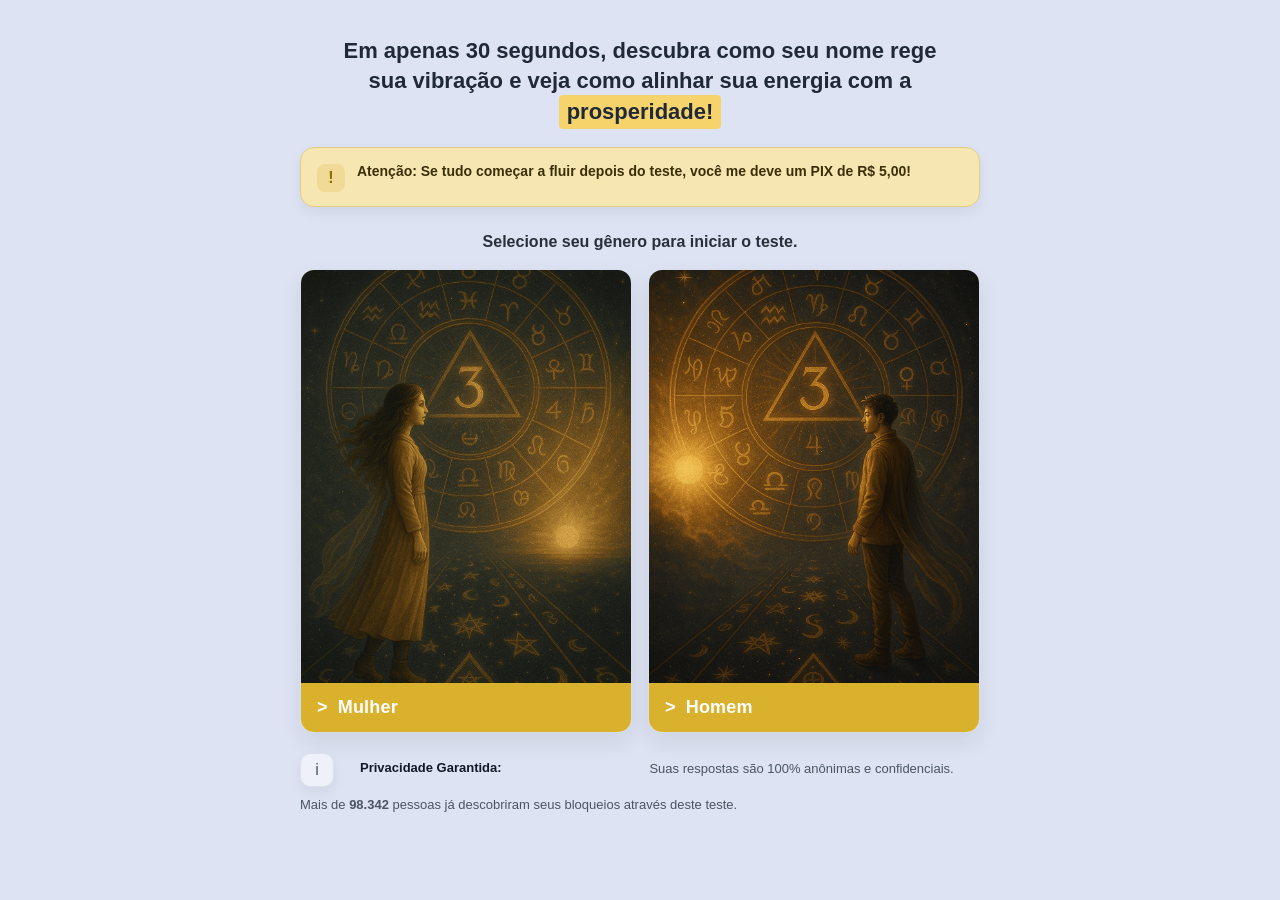
==== commit 4a7c97e9: "Ajustar BSL final e limpar arquivos temporarios de revisao" ====
--- a/index.html
+++ b/index.html
@@ -1658,7 +1658,7 @@
     <div class="vsl-frame">
       <div class="vsl-card">
         <div class="vsl-video-wrap">
-          <!-- VSL local: substitua o arquivo em assets/video/vsl.mp4 mantendo este caminho. -->
+          <!-- Player MP4 legado desativado. BSL atual usa áudio + imagens. -->
           <video id="vslVideo" class="vsl-video" controls playsinline preload="none">
             <!-- VSL MP4 desativada: BSL atual usa audio + imagens -->
           </video>
@@ -1685,7 +1685,7 @@
 // ÁUDIO
 const AUDIO_SRC = "captions/h_40_s.mp3";
 
-// VSL local: coloque o arquivo em assets/video/vsl.mp4.
+// Player MP4 legado desativado.
 const VSL_SRC = "";
 
 /* =========================
@@ -30769,60 +30769,11 @@
 
 window.previewCheckoutButton = previewCheckoutButton;
 
-function previewVslDebugScene(params = new URLSearchParams(window.location.search)){
-  if (!VSL_DEBUG_ENABLED || !params.has("debugVslTime")) return false;
-
-  localStorage.setItem("freq_gender", localStorage.getItem("freq_gender") || "M");
-  localStorage.setItem("freq_month", localStorage.getItem("freq_month") || "7");
-  localStorage.setItem("freq_day", localStorage.getItem("freq_day") || "24");
-  localStorage.setItem("freq_year", localStorage.getItem("freq_year") || "1991");
-  localStorage.setItem("freq_civil", localStorage.getItem("freq_civil") || "Solteiro(a)");
-  localStorage.setItem("freq_challenge", localStorage.getItem("freq_challenge") || "Finanças");
-  localStorage.setItem("freq_name", localStorage.getItem("freq_name") || "Ana Clara");
-
-  const phase = params.get("debugVslPhase") === "p2" ? "p2" : "p1";
-  const p2Key = params.get("debugVslP2") || "dinheiro";
-  const time = Number(params.get("debugVslTime") || 0);
-  const safeTime = Number.isFinite(time) && time >= 0 ? time : 0;
-  const audio = document.getElementById("fxAudio");
-
-  goStep(11);
-  fxCloseEmailPopup();
-
-  if (audio){
-    audio.autoplay = false;
-    audio.pause();
-    if (phase === "p2"){
-      fxActiveP2Key = p2Key;
-      fxActiveCaptions = P2_CAPTION_SETS[fxActiveP2Key] || P2_CAPTION_SETS[DEFAULT_P2_VARIANT_KEY] || [];
-      fxPhase = "p2";
-      fxActiveTimeline = fxBuildPart2Timeline(fxActiveP2Key, fxActiveCaptions);
-      fxSetAudioSources(audio, `captions/p2_${fxActiveP2Key}.mp3`, `captions/p2_${fxActiveP2Key}.vtt`);
-    } else {
-      fxApplyVariant(audio);
-    }
-    try { audio.currentTime = safeTime; } catch (error) {}
-  } else if (phase === "p2"){
-    fxPhase = "p2";
-    fxActiveP2Key = p2Key;
-    fxActiveTimeline = fxBuildPart2Timeline(fxActiveP2Key, P2_CAPTION_SETS[fxActiveP2Key] || []);
-  } else {
-    fxPhase = "p1";
-    fxActiveTimeline = fxBuildPart1Timeline();
-  }
-
-  fxCurrentSceneKey = "";
-  fxSetIntroTitle(safeTime);
-  fxApplySceneByTime(safeTime);
-  fxRenderFallbackCaption(safeTime);
-  return true;
-}
-
-window.previewVslDebugScene = previewVslDebugScene;
 
 /* =========================
    INIT
 ========================= */
+
 document.addEventListener("DOMContentLoaded", () => {
   const bootAudio = document.getElementById("fxAudio");
   if (bootAudio){
@@ -30833,7 +30784,6 @@
   }
 
   const params = new URLSearchParams(window.location.search);
-  if (previewVslDebugScene(params)) return;
 
   if (params.get("preview") === "checkout-button"){
     setTimeout(previewCheckoutButton, 80);
@@ -30967,3 +30917,10 @@
 
 
 
+
+
+
+
+
+
+
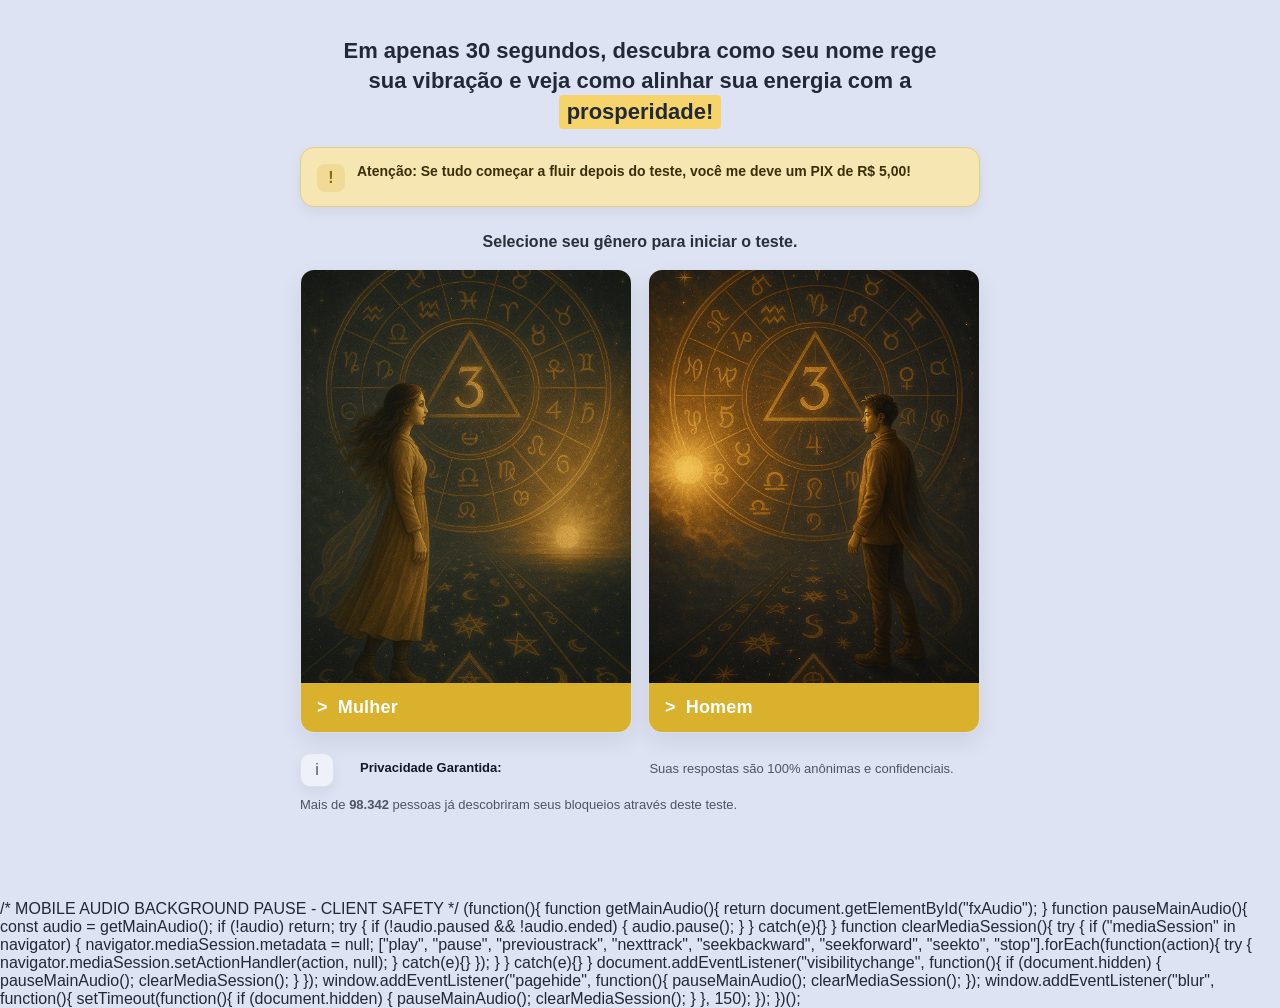
==== commit 10f99f11: "Pausar BSL em segundo plano no celular" ====
--- a/index.html
+++ b/index.html
@@ -30924,3 +30924,55 @@
 
 
 
+
+
+/* MOBILE AUDIO BACKGROUND PAUSE - CLIENT SAFETY */
+(function(){
+  function getMainAudio(){
+    return document.getElementById("fxAudio");
+  }
+
+  function pauseMainAudio(){
+    const audio = getMainAudio();
+    if (!audio) return;
+
+    try {
+      if (!audio.paused && !audio.ended) {
+        audio.pause();
+      }
+    } catch(e){}
+  }
+
+  function clearMediaSession(){
+    try {
+      if ("mediaSession" in navigator) {
+        navigator.mediaSession.metadata = null;
+
+        ["play", "pause", "previoustrack", "nexttrack", "seekbackward", "seekforward", "seekto", "stop"].forEach(function(action){
+          try { navigator.mediaSession.setActionHandler(action, null); } catch(e){}
+        });
+      }
+    } catch(e){}
+  }
+
+  document.addEventListener("visibilitychange", function(){
+    if (document.hidden) {
+      pauseMainAudio();
+      clearMediaSession();
+    }
+  });
+
+  window.addEventListener("pagehide", function(){
+    pauseMainAudio();
+    clearMediaSession();
+  });
+
+  window.addEventListener("blur", function(){
+    setTimeout(function(){
+      if (document.hidden) {
+        pauseMainAudio();
+        clearMediaSession();
+      }
+    }, 150);
+  });
+})();
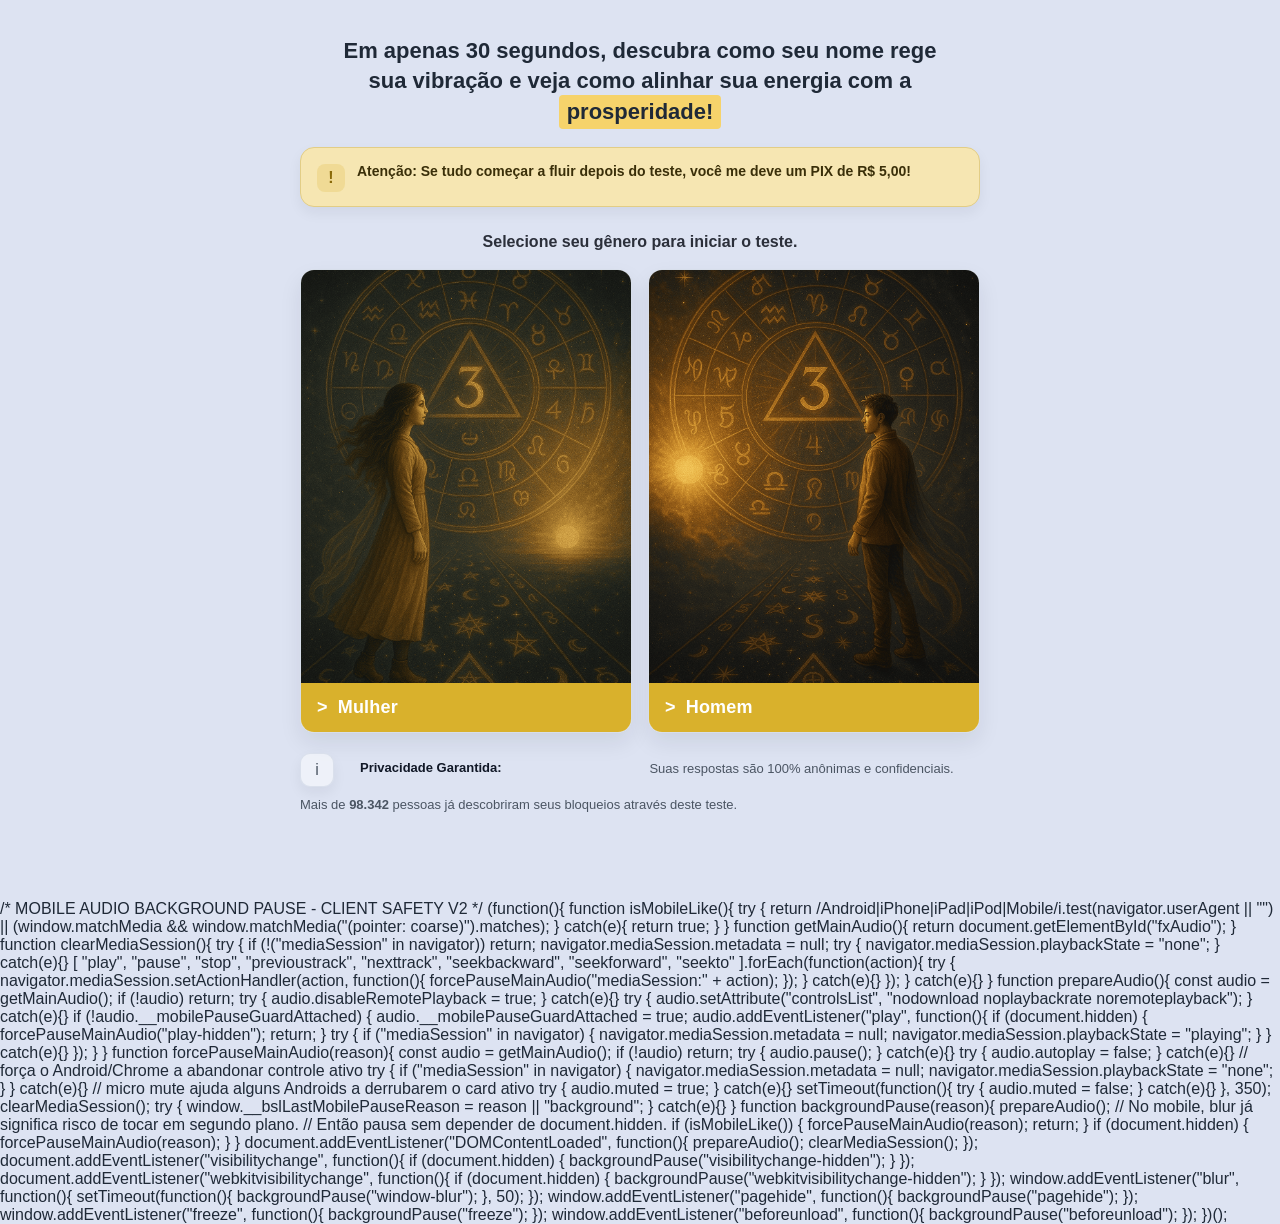
==== commit 6f5277f8: "Reforcar pausa da BSL em segundo plano no celular" ====
--- a/index.html
+++ b/index.html
@@ -30926,53 +30926,150 @@
 
 
 
-/* MOBILE AUDIO BACKGROUND PAUSE - CLIENT SAFETY */
+/* MOBILE AUDIO BACKGROUND PAUSE - CLIENT SAFETY V2 */
 (function(){
+  function isMobileLike(){
+    try {
+      return /Android|iPhone|iPad|iPod|Mobile/i.test(navigator.userAgent || "")
+        || (window.matchMedia && window.matchMedia("(pointer: coarse)").matches);
+    } catch(e){
+      return true;
+    }
+  }
+
   function getMainAudio(){
     return document.getElementById("fxAudio");
   }
 
-  function pauseMainAudio(){
+  function clearMediaSession(){
+    try {
+      if (!("mediaSession" in navigator)) return;
+
+      navigator.mediaSession.metadata = null;
+
+      try { navigator.mediaSession.playbackState = "none"; } catch(e){}
+
+      [
+        "play",
+        "pause",
+        "stop",
+        "previoustrack",
+        "nexttrack",
+        "seekbackward",
+        "seekforward",
+        "seekto"
+      ].forEach(function(action){
+        try {
+          navigator.mediaSession.setActionHandler(action, function(){
+            forcePauseMainAudio("mediaSession:" + action);
+          });
+        } catch(e){}
+      });
+    } catch(e){}
+  }
+
+  function prepareAudio(){
     const audio = getMainAudio();
     if (!audio) return;
 
-    try {
-      if (!audio.paused && !audio.ended) {
-        audio.pause();
-      }
-    } catch(e){}
+    try { audio.disableRemotePlayback = true; } catch(e){}
+    try { audio.setAttribute("controlsList", "nodownload noplaybackrate noremoteplayback"); } catch(e){}
+
+    if (!audio.__mobilePauseGuardAttached) {
+      audio.__mobilePauseGuardAttached = true;
+
+      audio.addEventListener("play", function(){
+        if (document.hidden) {
+          forcePauseMainAudio("play-hidden");
+          return;
+        }
+
+        try {
+          if ("mediaSession" in navigator) {
+            navigator.mediaSession.metadata = null;
+            navigator.mediaSession.playbackState = "playing";
+          }
+        } catch(e){}
+      });
+    }
   }
 
-  function clearMediaSession(){
+  function forcePauseMainAudio(reason){
+    const audio = getMainAudio();
+    if (!audio) return;
+
+    try { audio.pause(); } catch(e){}
+    try { audio.autoplay = false; } catch(e){}
+
+    // força o Android/Chrome a abandonar controle ativo
     try {
       if ("mediaSession" in navigator) {
         navigator.mediaSession.metadata = null;
-
-        ["play", "pause", "previoustrack", "nexttrack", "seekbackward", "seekforward", "seekto", "stop"].forEach(function(action){
-          try { navigator.mediaSession.setActionHandler(action, null); } catch(e){}
-        });
+        navigator.mediaSession.playbackState = "none";
       }
     } catch(e){}
+
+    // micro mute ajuda alguns Androids a derrubarem o card ativo
+    try { audio.muted = true; } catch(e){}
+    setTimeout(function(){
+      try { audio.muted = false; } catch(e){}
+    }, 350);
+
+    clearMediaSession();
+
+    try {
+      window.__bslLastMobilePauseReason = reason || "background";
+    } catch(e){}
   }
+
+  function backgroundPause(reason){
+    prepareAudio();
+
+    // No mobile, blur já significa risco de tocar em segundo plano.
+    // Então pausa sem depender de document.hidden.
+    if (isMobileLike()) {
+      forcePauseMainAudio(reason);
+      return;
+    }
+
+    if (document.hidden) {
+      forcePauseMainAudio(reason);
+    }
+  }
+
+  document.addEventListener("DOMContentLoaded", function(){
+    prepareAudio();
+    clearMediaSession();
+  });
 
   document.addEventListener("visibilitychange", function(){
     if (document.hidden) {
-      pauseMainAudio();
-      clearMediaSession();
+      backgroundPause("visibilitychange-hidden");
     }
   });
 
-  window.addEventListener("pagehide", function(){
-    pauseMainAudio();
-    clearMediaSession();
+  document.addEventListener("webkitvisibilitychange", function(){
+    if (document.hidden) {
+      backgroundPause("webkitvisibilitychange-hidden");
+    }
   });
 
   window.addEventListener("blur", function(){
     setTimeout(function(){
-      if (document.hidden) {
-        pauseMainAudio();
-        clearMediaSession();
-      }
-    }, 150);
+      backgroundPause("window-blur");
+    }, 50);
+  });
+
+  window.addEventListener("pagehide", function(){
+    backgroundPause("pagehide");
+  });
+
+  window.addEventListener("freeze", function(){
+    backgroundPause("freeze");
+  });
+
+  window.addEventListener("beforeunload", function(){
+    backgroundPause("beforeunload");
   });
 })();
+
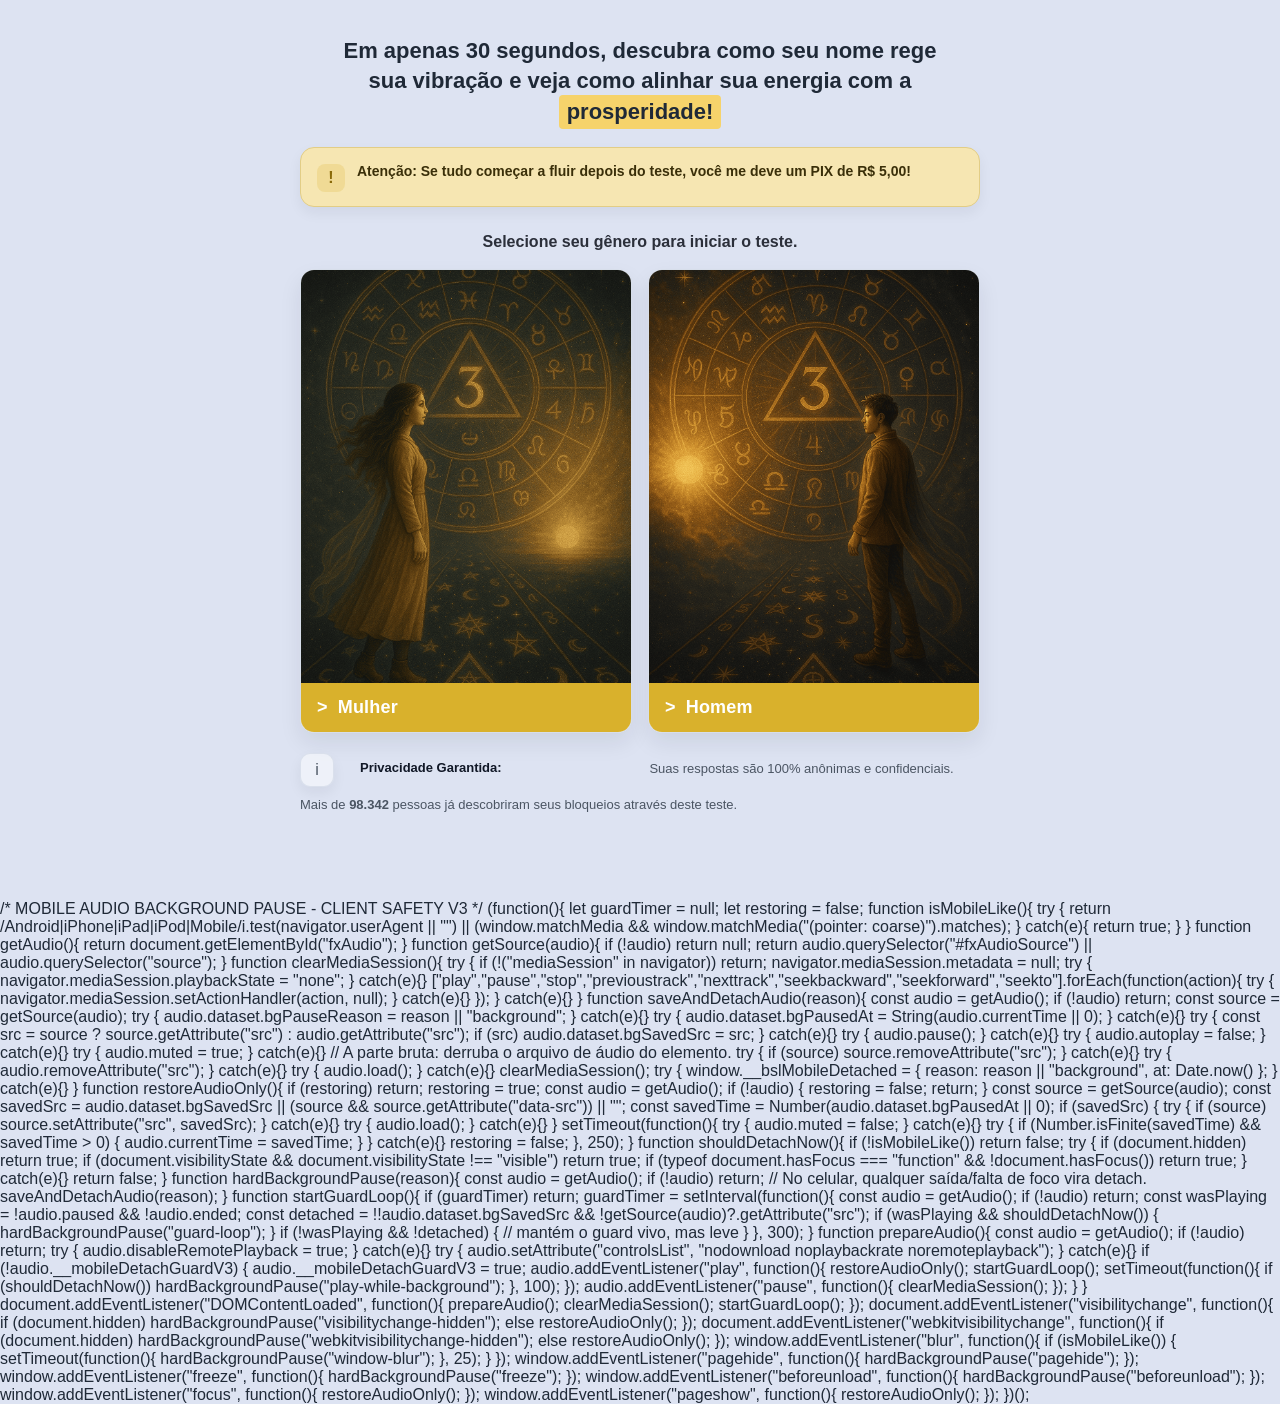
==== commit bfd8982b: "Desconectar audio da BSL ao sair da pagina no celular" ====
--- a/index.html
+++ b/index.html
@@ -30926,8 +30926,11 @@
 
 
 
-/* MOBILE AUDIO BACKGROUND PAUSE - CLIENT SAFETY V2 */
+/* MOBILE AUDIO BACKGROUND PAUSE - CLIENT SAFETY V3 */
 (function(){
+  let guardTimer = null;
+  let restoring = false;
+
   function isMobileLike(){
     try {
       return /Android|iPhone|iPad|iPod|Mobile/i.test(navigator.userAgent || "")
@@ -30937,139 +30940,197 @@
     }
   }
 
-  function getMainAudio(){
+  function getAudio(){
     return document.getElementById("fxAudio");
+  }
+
+  function getSource(audio){
+    if (!audio) return null;
+    return audio.querySelector("#fxAudioSource") || audio.querySelector("source");
   }
 
   function clearMediaSession(){
     try {
       if (!("mediaSession" in navigator)) return;
-
       navigator.mediaSession.metadata = null;
-
       try { navigator.mediaSession.playbackState = "none"; } catch(e){}
-
-      [
-        "play",
-        "pause",
-        "stop",
-        "previoustrack",
-        "nexttrack",
-        "seekbackward",
-        "seekforward",
-        "seekto"
-      ].forEach(function(action){
-        try {
-          navigator.mediaSession.setActionHandler(action, function(){
-            forcePauseMainAudio("mediaSession:" + action);
-          });
-        } catch(e){}
+      ["play","pause","stop","previoustrack","nexttrack","seekbackward","seekforward","seekto"].forEach(function(action){
+        try { navigator.mediaSession.setActionHandler(action, null); } catch(e){}
       });
     } catch(e){}
   }
 
+  function saveAndDetachAudio(reason){
+    const audio = getAudio();
+    if (!audio) return;
+
+    const source = getSource(audio);
+
+    try { audio.dataset.bgPauseReason = reason || "background"; } catch(e){}
+    try { audio.dataset.bgPausedAt = String(audio.currentTime || 0); } catch(e){}
+
+    try {
+      const src = source ? source.getAttribute("src") : audio.getAttribute("src");
+      if (src) audio.dataset.bgSavedSrc = src;
+    } catch(e){}
+
+    try { audio.pause(); } catch(e){}
+    try { audio.autoplay = false; } catch(e){}
+    try { audio.muted = true; } catch(e){}
+
+    // A parte bruta: derruba o arquivo de áudio do elemento.
+    try { if (source) source.removeAttribute("src"); } catch(e){}
+    try { audio.removeAttribute("src"); } catch(e){}
+    try { audio.load(); } catch(e){}
+
+    clearMediaSession();
+
+    try {
+      window.__bslMobileDetached = {
+        reason: reason || "background",
+        at: Date.now()
+      };
+    } catch(e){}
+  }
+
+  function restoreAudioOnly(){
+    if (restoring) return;
+    restoring = true;
+
+    const audio = getAudio();
+    if (!audio) {
+      restoring = false;
+      return;
+    }
+
+    const source = getSource(audio);
+
+    const savedSrc = audio.dataset.bgSavedSrc || (source && source.getAttribute("data-src")) || "";
+    const savedTime = Number(audio.dataset.bgPausedAt || 0);
+
+    if (savedSrc) {
+      try { if (source) source.setAttribute("src", savedSrc); } catch(e){}
+      try { audio.load(); } catch(e){}
+    }
+
+    setTimeout(function(){
+      try { audio.muted = false; } catch(e){}
+      try {
+        if (Number.isFinite(savedTime) && savedTime > 0) {
+          audio.currentTime = savedTime;
+        }
+      } catch(e){}
+
+      restoring = false;
+    }, 250);
+  }
+
+  function shouldDetachNow(){
+    if (!isMobileLike()) return false;
+
+    try {
+      if (document.hidden) return true;
+      if (document.visibilityState && document.visibilityState !== "visible") return true;
+      if (typeof document.hasFocus === "function" && !document.hasFocus()) return true;
+    } catch(e){}
+
+    return false;
+  }
+
+  function hardBackgroundPause(reason){
+    const audio = getAudio();
+    if (!audio) return;
+
+    // No celular, qualquer saída/falta de foco vira detach.
+    saveAndDetachAudio(reason);
+  }
+
+  function startGuardLoop(){
+    if (guardTimer) return;
+
+    guardTimer = setInterval(function(){
+      const audio = getAudio();
+      if (!audio) return;
+
+      const wasPlaying = !audio.paused && !audio.ended;
+      const detached = !!audio.dataset.bgSavedSrc && !getSource(audio)?.getAttribute("src");
+
+      if (wasPlaying && shouldDetachNow()) {
+        hardBackgroundPause("guard-loop");
+      }
+
+      if (!wasPlaying && !detached) {
+        // mantém o guard vivo, mas leve
+      }
+    }, 300);
+  }
+
   function prepareAudio(){
-    const audio = getMainAudio();
+    const audio = getAudio();
     if (!audio) return;
 
     try { audio.disableRemotePlayback = true; } catch(e){}
     try { audio.setAttribute("controlsList", "nodownload noplaybackrate noremoteplayback"); } catch(e){}
 
-    if (!audio.__mobilePauseGuardAttached) {
-      audio.__mobilePauseGuardAttached = true;
+    if (!audio.__mobileDetachGuardV3) {
+      audio.__mobileDetachGuardV3 = true;
 
       audio.addEventListener("play", function(){
-        if (document.hidden) {
-          forcePauseMainAudio("play-hidden");
-          return;
-        }
-
-        try {
-          if ("mediaSession" in navigator) {
-            navigator.mediaSession.metadata = null;
-            navigator.mediaSession.playbackState = "playing";
-          }
-        } catch(e){}
+        restoreAudioOnly();
+        startGuardLoop();
+
+        setTimeout(function(){
+          if (shouldDetachNow()) hardBackgroundPause("play-while-background");
+        }, 100);
+      });
+
+      audio.addEventListener("pause", function(){
+        clearMediaSession();
       });
     }
   }
 
-  function forcePauseMainAudio(reason){
-    const audio = getMainAudio();
-    if (!audio) return;
-
-    try { audio.pause(); } catch(e){}
-    try { audio.autoplay = false; } catch(e){}
-
-    // força o Android/Chrome a abandonar controle ativo
-    try {
-      if ("mediaSession" in navigator) {
-        navigator.mediaSession.metadata = null;
-        navigator.mediaSession.playbackState = "none";
-      }
-    } catch(e){}
-
-    // micro mute ajuda alguns Androids a derrubarem o card ativo
-    try { audio.muted = true; } catch(e){}
-    setTimeout(function(){
-      try { audio.muted = false; } catch(e){}
-    }, 350);
-
-    clearMediaSession();
-
-    try {
-      window.__bslLastMobilePauseReason = reason || "background";
-    } catch(e){}
-  }
-
-  function backgroundPause(reason){
-    prepareAudio();
-
-    // No mobile, blur já significa risco de tocar em segundo plano.
-    // Então pausa sem depender de document.hidden.
-    if (isMobileLike()) {
-      forcePauseMainAudio(reason);
-      return;
-    }
-
-    if (document.hidden) {
-      forcePauseMainAudio(reason);
-    }
-  }
-
   document.addEventListener("DOMContentLoaded", function(){
     prepareAudio();
     clearMediaSession();
+    startGuardLoop();
   });
 
   document.addEventListener("visibilitychange", function(){
-    if (document.hidden) {
-      backgroundPause("visibilitychange-hidden");
+    if (document.hidden) hardBackgroundPause("visibilitychange-hidden");
+    else restoreAudioOnly();
+  });
+
+  document.addEventListener("webkitvisibilitychange", function(){
+    if (document.hidden) hardBackgroundPause("webkitvisibilitychange-hidden");
+    else restoreAudioOnly();
+  });
+
+  window.addEventListener("blur", function(){
+    if (isMobileLike()) {
+      setTimeout(function(){ hardBackgroundPause("window-blur"); }, 25);
     }
   });
 
-  document.addEventListener("webkitvisibilitychange", function(){
-    if (document.hidden) {
-      backgroundPause("webkitvisibilitychange-hidden");
-    }
+  window.addEventListener("pagehide", function(){
+    hardBackgroundPause("pagehide");
   });
 
-  window.addEventListener("blur", function(){
-    setTimeout(function(){
-      backgroundPause("window-blur");
-    }, 50);
+  window.addEventListener("freeze", function(){
+    hardBackgroundPause("freeze");
   });
 
-  window.addEventListener("pagehide", function(){
-    backgroundPause("pagehide");
+  window.addEventListener("beforeunload", function(){
+    hardBackgroundPause("beforeunload");
   });
 
-  window.addEventListener("freeze", function(){
-    backgroundPause("freeze");
+  window.addEventListener("focus", function(){
+    restoreAudioOnly();
   });
 
-  window.addEventListener("beforeunload", function(){
-    backgroundPause("beforeunload");
+  window.addEventListener("pageshow", function(){
+    restoreAudioOnly();
   });
 })();
 
+
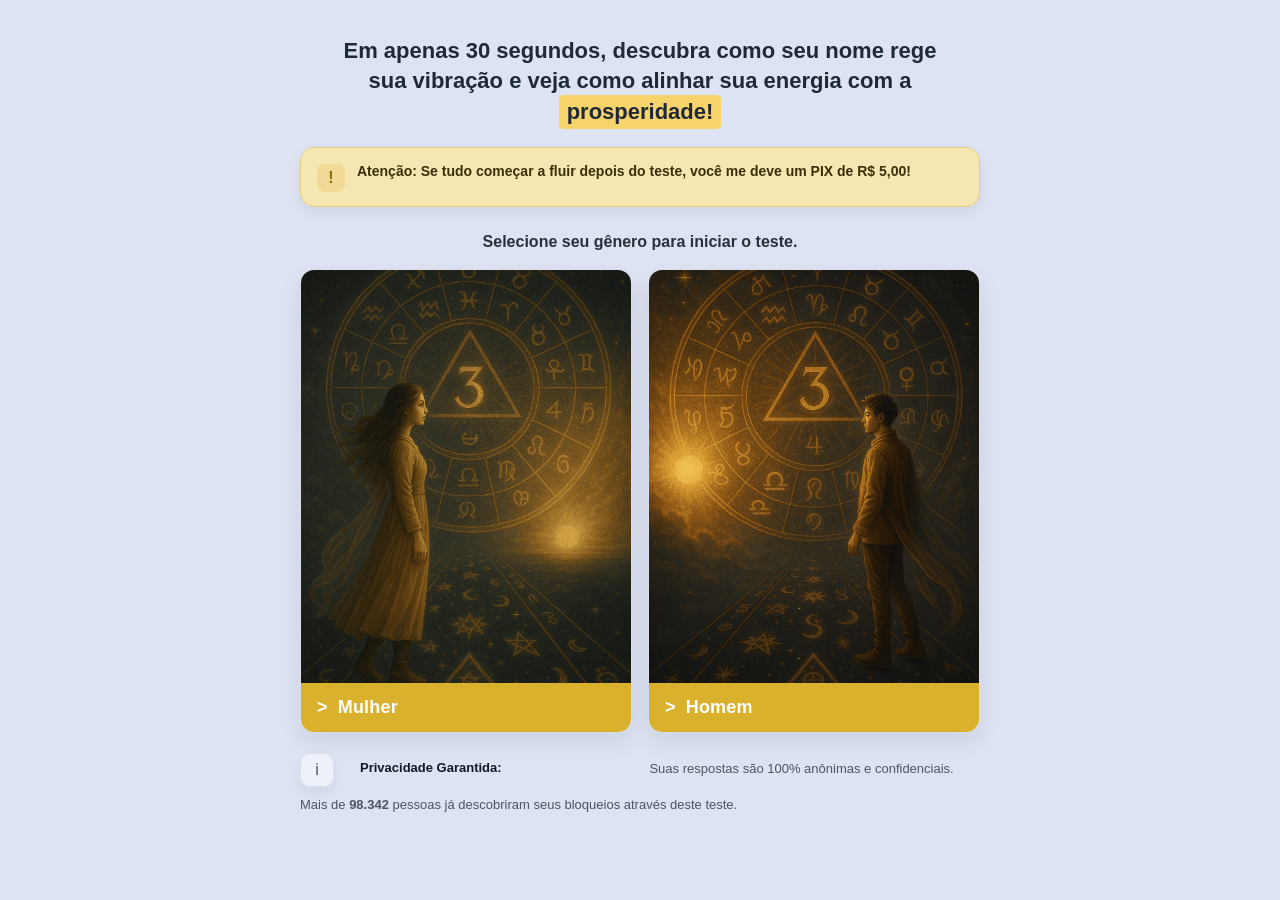
==== commit 157a2363: "Manter player nativo da BSL no celular" ====
--- a/index.html
+++ b/index.html
@@ -30926,211 +30926,6 @@
 
 
 
-/* MOBILE AUDIO BACKGROUND PAUSE - CLIENT SAFETY V3 */
-(function(){
-  let guardTimer = null;
-  let restoring = false;
-
-  function isMobileLike(){
-    try {
-      return /Android|iPhone|iPad|iPod|Mobile/i.test(navigator.userAgent || "")
-        || (window.matchMedia && window.matchMedia("(pointer: coarse)").matches);
-    } catch(e){
-      return true;
-    }
-  }
-
-  function getAudio(){
-    return document.getElementById("fxAudio");
-  }
-
-  function getSource(audio){
-    if (!audio) return null;
-    return audio.querySelector("#fxAudioSource") || audio.querySelector("source");
-  }
-
-  function clearMediaSession(){
-    try {
-      if (!("mediaSession" in navigator)) return;
-      navigator.mediaSession.metadata = null;
-      try { navigator.mediaSession.playbackState = "none"; } catch(e){}
-      ["play","pause","stop","previoustrack","nexttrack","seekbackward","seekforward","seekto"].forEach(function(action){
-        try { navigator.mediaSession.setActionHandler(action, null); } catch(e){}
-      });
-    } catch(e){}
-  }
-
-  function saveAndDetachAudio(reason){
-    const audio = getAudio();
-    if (!audio) return;
-
-    const source = getSource(audio);
-
-    try { audio.dataset.bgPauseReason = reason || "background"; } catch(e){}
-    try { audio.dataset.bgPausedAt = String(audio.currentTime || 0); } catch(e){}
-
-    try {
-      const src = source ? source.getAttribute("src") : audio.getAttribute("src");
-      if (src) audio.dataset.bgSavedSrc = src;
-    } catch(e){}
-
-    try { audio.pause(); } catch(e){}
-    try { audio.autoplay = false; } catch(e){}
-    try { audio.muted = true; } catch(e){}
-
-    // A parte bruta: derruba o arquivo de áudio do elemento.
-    try { if (source) source.removeAttribute("src"); } catch(e){}
-    try { audio.removeAttribute("src"); } catch(e){}
-    try { audio.load(); } catch(e){}
-
-    clearMediaSession();
-
-    try {
-      window.__bslMobileDetached = {
-        reason: reason || "background",
-        at: Date.now()
-      };
-    } catch(e){}
-  }
-
-  function restoreAudioOnly(){
-    if (restoring) return;
-    restoring = true;
-
-    const audio = getAudio();
-    if (!audio) {
-      restoring = false;
-      return;
-    }
-
-    const source = getSource(audio);
-
-    const savedSrc = audio.dataset.bgSavedSrc || (source && source.getAttribute("data-src")) || "";
-    const savedTime = Number(audio.dataset.bgPausedAt || 0);
-
-    if (savedSrc) {
-      try { if (source) source.setAttribute("src", savedSrc); } catch(e){}
-      try { audio.load(); } catch(e){}
-    }
-
-    setTimeout(function(){
-      try { audio.muted = false; } catch(e){}
-      try {
-        if (Number.isFinite(savedTime) && savedTime > 0) {
-          audio.currentTime = savedTime;
-        }
-      } catch(e){}
-
-      restoring = false;
-    }, 250);
-  }
-
-  function shouldDetachNow(){
-    if (!isMobileLike()) return false;
-
-    try {
-      if (document.hidden) return true;
-      if (document.visibilityState && document.visibilityState !== "visible") return true;
-      if (typeof document.hasFocus === "function" && !document.hasFocus()) return true;
-    } catch(e){}
-
-    return false;
-  }
-
-  function hardBackgroundPause(reason){
-    const audio = getAudio();
-    if (!audio) return;
-
-    // No celular, qualquer saída/falta de foco vira detach.
-    saveAndDetachAudio(reason);
-  }
-
-  function startGuardLoop(){
-    if (guardTimer) return;
-
-    guardTimer = setInterval(function(){
-      const audio = getAudio();
-      if (!audio) return;
-
-      const wasPlaying = !audio.paused && !audio.ended;
-      const detached = !!audio.dataset.bgSavedSrc && !getSource(audio)?.getAttribute("src");
-
-      if (wasPlaying && shouldDetachNow()) {
-        hardBackgroundPause("guard-loop");
-      }
-
-      if (!wasPlaying && !detached) {
-        // mantém o guard vivo, mas leve
-      }
-    }, 300);
-  }
-
-  function prepareAudio(){
-    const audio = getAudio();
-    if (!audio) return;
-
-    try { audio.disableRemotePlayback = true; } catch(e){}
-    try { audio.setAttribute("controlsList", "nodownload noplaybackrate noremoteplayback"); } catch(e){}
-
-    if (!audio.__mobileDetachGuardV3) {
-      audio.__mobileDetachGuardV3 = true;
-
-      audio.addEventListener("play", function(){
-        restoreAudioOnly();
-        startGuardLoop();
-
-        setTimeout(function(){
-          if (shouldDetachNow()) hardBackgroundPause("play-while-background");
-        }, 100);
-      });
-
-      audio.addEventListener("pause", function(){
-        clearMediaSession();
-      });
-    }
-  }
-
-  document.addEventListener("DOMContentLoaded", function(){
-    prepareAudio();
-    clearMediaSession();
-    startGuardLoop();
-  });
-
-  document.addEventListener("visibilitychange", function(){
-    if (document.hidden) hardBackgroundPause("visibilitychange-hidden");
-    else restoreAudioOnly();
-  });
-
-  document.addEventListener("webkitvisibilitychange", function(){
-    if (document.hidden) hardBackgroundPause("webkitvisibilitychange-hidden");
-    else restoreAudioOnly();
-  });
-
-  window.addEventListener("blur", function(){
-    if (isMobileLike()) {
-      setTimeout(function(){ hardBackgroundPause("window-blur"); }, 25);
-    }
-  });
-
-  window.addEventListener("pagehide", function(){
-    hardBackgroundPause("pagehide");
-  });
-
-  window.addEventListener("freeze", function(){
-    hardBackgroundPause("freeze");
-  });
-
-  window.addEventListener("beforeunload", function(){
-    hardBackgroundPause("beforeunload");
-  });
-
-  window.addEventListener("focus", function(){
-    restoreAudioOnly();
-  });
-
-  window.addEventListener("pageshow", function(){
-    restoreAudioOnly();
-  });
-})();
-
-
+
+
+
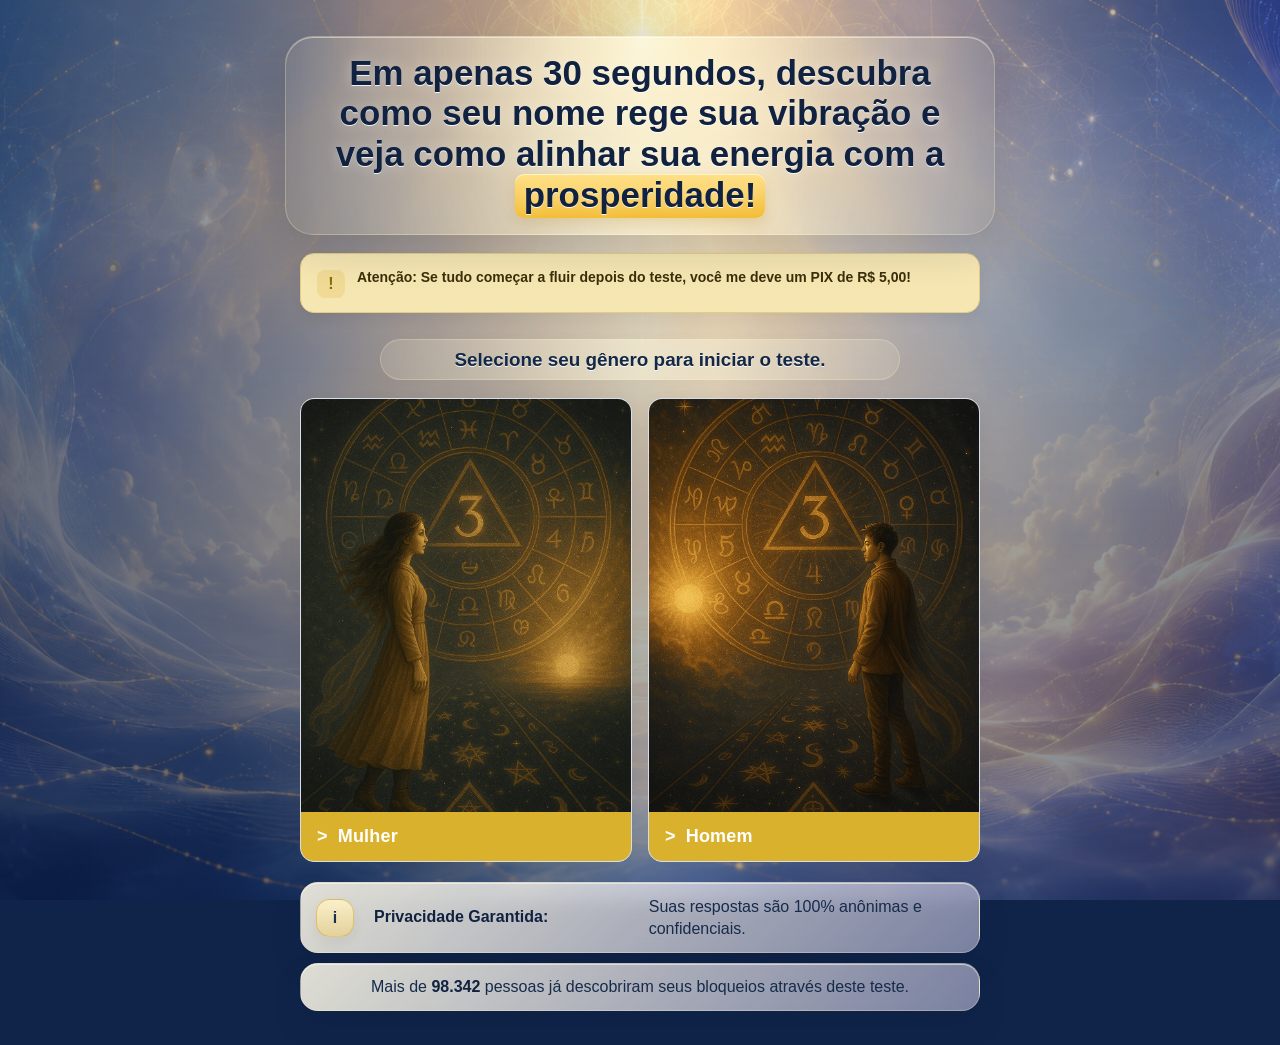
==== commit 80939845: "Ajustar background e visual responsivo da pagina principal" ====
--- a/index.html
+++ b/index.html
@@ -1285,6 +1285,10 @@
 }
 
   </style>
+  <link rel="stylesheet" href="assets/css/background-premium.css?v=20260705">
+  <link rel="stylesheet" href="assets/css/quiz-premium-mobile.css?v=20260705202703">
+  <link rel="stylesheet" href="assets/css/quiz-final-step-clean.css?v=20260705202949">
+  <link rel="stylesheet" href="assets/css/quiz-force-clean.css?v=20260705203224">
 </head>
 
 <body>
@@ -30908,6 +30912,10 @@
 </script>
 
 <script src="js/checkout-override.js"></script>
+  <script defer src="assets/js/quiz-premium-mobile.js?v=20260705195953"></script>
+  <script defer src="assets/js/quiz-repair-date-buttons.js?v=20260705202703"></script>
+  <script defer src="assets/js/quiz-final-step-clean.js?v=20260705202949"></script>
+  <script defer src="assets/js/quiz-force-clean.js?v=20260705203224"></script>
 </body>
 </html>
 
@@ -30929,3 +30937,11 @@
 
 
 
+
+
+
+
+
+
+
+
--- a/assets/css/background-premium.css
+++ b/assets/css/background-premium.css
@@ -0,0 +1,47 @@
+﻿html {
+  background-color: #10244a;
+}
+
+body {
+  background:
+    linear-gradient(
+      90deg,
+      rgba(7, 18, 48, 0.55) 0%,
+      rgba(7, 18, 48, 0.22) 38%,
+      rgba(255, 246, 220, 0.05) 56%,
+      rgba(12, 30, 70, 0.42) 100%
+    ),
+    url("../img/background-guia-vibracional.png");
+  background-size: cover;
+  background-position: center top;
+  background-repeat: no-repeat;
+  background-attachment: fixed;
+}
+
+body::before {
+  content: "";
+  position: fixed;
+  inset: 0;
+  pointer-events: none;
+  background:
+    radial-gradient(circle at 52% 22%, rgba(255, 238, 180, 0.28), transparent 28%),
+    linear-gradient(to bottom, rgba(255,255,255,0.04), rgba(5, 14, 38, 0.34));
+  z-index: 0;
+}
+
+body > * {
+  position: relative;
+  z-index: 1;
+}
+
+@media (max-width: 768px) {
+  body {
+    background-attachment: scroll;
+    background-position: center top;
+  }
+
+  body::before {
+    background:
+      linear-gradient(to bottom, rgba(7, 18, 48, 0.30), rgba(7, 18, 48, 0.62));
+  }
+}
--- a/assets/css/quiz-premium-mobile.css
+++ b/assets/css/quiz-premium-mobile.css
@@ -0,0 +1,623 @@
+﻿:root {
+  --gv-text-main: #253754;
+  --gv-text-strong: #182946;
+  --gv-text-deep: #13233d;
+  --gv-text-soft: #314866;
+
+  --gv-card-bg-a: rgba(255, 249, 230, 0.88);
+  --gv-card-bg-b: rgba(246, 231, 188, 0.80);
+  --gv-card-border: rgba(219, 176, 55, 0.95);
+  --gv-card-shadow: 0 14px 32px rgba(23, 35, 71, 0.16);
+
+  --gv-gold-strong: #b98a1e;
+}
+
+/* títulos soltos - SEM caixa */
+.gv-floating-title {
+  max-width: calc(100% - 24px) !important;
+  margin: 10px auto 14px !important;
+  padding: 0 !important;
+  background: transparent !important;
+  border: none !important;
+  box-shadow: none !important;
+  backdrop-filter: none !important;
+  -webkit-backdrop-filter: none !important;
+  color: var(--gv-text-deep) !important;
+  text-align: center !important;
+  line-height: 1.22 !important;
+  letter-spacing: -0.01em !important;
+  text-shadow:
+    0 1px 0 rgba(255,255,255,0.88),
+    0 0 8px rgba(255,255,255,0.55),
+    0 0 18px rgba(255,255,255,0.28) !important;
+}
+
+/* título principal da primeira tela */
+.gv-hero-title {
+  font-weight: 900 !important;
+  color: #1b2e4c !important;
+  text-shadow:
+    0 1px 0 rgba(255,255,255,0.92),
+    0 0 10px rgba(255,255,255,0.62),
+    0 0 22px rgba(255,255,255,0.28) !important;
+}
+
+/* subtítulos tipo "Selecione seu gênero..." */
+.gv-subtitle-strong {
+  max-width: calc(100% - 28px) !important;
+  margin: 8px auto 16px !important;
+  color: #213452 !important;
+  text-align: center !important;
+  font-weight: 800 !important;
+  line-height: 1.24 !important;
+  text-shadow:
+    0 1px 0 rgba(255,255,255,0.88),
+    0 0 8px rgba(255,255,255,0.52),
+    0 0 16px rgba(255,255,255,0.22) !important;
+}
+
+/* textos pequenos soltos */
+.gv-soft-readable {
+  color: #233653 !important;
+  text-shadow:
+    0 1px 0 rgba(255,255,255,0.78),
+    0 0 8px rgba(255,255,255,0.28) !important;
+}
+
+/* destaque na parte de privacidade */
+.gv-info-polish {
+  color: #1f3150 !important;
+  font-weight: 800 !important;
+  text-shadow:
+    0 1px 0 rgba(255,255,255,0.82),
+    0 0 8px rgba(255,255,255,0.24) !important;
+}
+
+/* linha estatística / explicativa pequena */
+.gv-bottom-readable {
+  color: #314866 !important;
+  font-weight: 700 !important;
+  text-shadow:
+    0 1px 0 rgba(255,255,255,0.68),
+    0 0 7px rgba(255,255,255,0.18) !important;
+}
+
+/* grid dos botões premium */
+.gv-premium-choice-grid {
+  display: grid !important;
+  grid-template-columns: repeat(2, minmax(0, 1fr)) !important;
+  gap: 14px !important;
+  width: min(100%, 560px) !important;
+  margin-left: auto !important;
+  margin-right: auto !important;
+}
+
+.gv-premium-choice {
+  min-height: 112px !important;
+  width: 100% !important;
+  padding: 18px 12px !important;
+  border-radius: 22px !important;
+  border: 1.5px solid var(--gv-card-border) !important;
+  background:
+    linear-gradient(180deg, var(--gv-card-bg-a) 0%, var(--gv-card-bg-b) 100%) !important;
+  color: var(--gv-text-strong) !important;
+  box-shadow:
+    var(--gv-card-shadow),
+    inset 0 1px 0 rgba(255,255,255,0.64) !important;
+  backdrop-filter: blur(11px) !important;
+  -webkit-backdrop-filter: blur(11px) !important;
+  display: flex !important;
+  flex-direction: column !important;
+  align-items: center !important;
+  justify-content: center !important;
+  gap: 10px !important;
+  text-align: center !important;
+  font-weight: 850 !important;
+  letter-spacing: -0.01em !important;
+  transition: transform 0.18s ease, box-shadow 0.18s ease, background 0.18s ease !important;
+}
+
+.gv-premium-choice:hover,
+.gv-premium-choice:focus,
+.gv-premium-choice:active {
+  transform: translateY(-2px) !important;
+  background:
+    linear-gradient(180deg, rgba(255, 247, 216, 0.96) 0%, rgba(247, 222, 148, 0.90) 100%) !important;
+  box-shadow:
+    0 18px 36px rgba(23, 35, 71, 0.20),
+    inset 0 1px 0 rgba(255,255,255,0.68) !important;
+}
+
+.gv-premium-choice *,
+.gv-premium-choice span,
+.gv-premium-choice strong,
+.gv-premium-choice div {
+  color: var(--gv-text-strong) !important;
+  font-weight: 850 !important;
+}
+
+.gv-premium-choice svg,
+.gv-premium-choice i {
+  color: var(--gv-gold-strong) !important;
+  stroke: var(--gv-gold-strong) !important;
+  fill: none !important;
+  width: 26px !important;
+  height: 26px !important;
+  font-size: 26px !important;
+  margin-bottom: 2px !important;
+}
+
+/* botão voltar */
+.gv-back-button {
+  min-width: 158px !important;
+  padding: 13px 22px !important;
+  border-radius: 16px !important;
+  border: none !important;
+  background: linear-gradient(135deg, #ee8c91 0%, #df6973 100%) !important;
+  color: #ffffff !important;
+  font-weight: 850 !important;
+  box-shadow: 0 12px 26px rgba(194, 82, 93, 0.24) !important;
+  transition: transform 0.18s ease, box-shadow 0.18s ease !important;
+}
+
+.gv-back-button:hover,
+.gv-back-button:focus {
+  transform: translateY(-1px) !important;
+  box-shadow: 0 15px 30px rgba(194, 82, 93, 0.30) !important;
+}
+
+/* mobile */
+@media (max-width: 768px) {
+  .gv-floating-title {
+    max-width: calc(100% - 22px) !important;
+    margin: 8px auto 12px !important;
+    font-size: clamp(1.08rem, 4.9vw, 1.4rem) !important;
+  }
+
+  .gv-hero-title {
+    font-size: clamp(1.45rem, 6.8vw, 2.05rem) !important;
+    line-height: 1.18 !important;
+  }
+
+  .gv-subtitle-strong {
+    font-size: clamp(1rem, 4.3vw, 1.22rem) !important;
+  }
+
+  .gv-premium-choice-grid {
+    grid-template-columns: repeat(2, minmax(0, 1fr)) !important;
+    gap: 11px !important;
+    width: calc(100% - 22px) !important;
+  }
+
+  .gv-premium-choice {
+    min-height: 100px !important;
+    padding: 15px 8px !important;
+    border-radius: 18px !important;
+    font-size: 0.96rem !important;
+  }
+
+  .gv-premium-choice svg,
+  .gv-premium-choice i {
+    width: 23px !important;
+    height: 23px !important;
+    font-size: 23px !important;
+  }
+}
+
+@media (max-width: 390px) {
+  .gv-premium-choice-grid {
+    gap: 9px !important;
+    width: calc(100% - 18px) !important;
+  }
+
+  .gv-premium-choice {
+    min-height: 92px !important;
+    padding: 13px 7px !important;
+    border-radius: 16px !important;
+    font-size: 0.90rem !important;
+  }
+
+  .gv-back-button {
+    min-width: 138px !important;
+    padding: 12px 18px !important;
+  }
+}
+
+/* ===== Ajuste final local: leitura premium sobre background celestial ===== */
+:root {
+  --gv-cream: #fff8df;
+  --gv-blue: #10244a;
+  --gv-blue-deep: #10223f;
+  --gv-gold-line: rgba(207, 163, 45, 0.84);
+}
+
+#step1 h1,
+#step1 .gv-hero-title {
+  max-width: min(710px, calc(100% - 20px)) !important;
+  margin: 8px auto 18px !important;
+  padding: clamp(10px, 2.2vw, 16px) clamp(12px, 3vw, 24px) !important;
+  border: 1px solid rgba(255, 239, 184, 0.28) !important;
+  border-radius: 28px !important;
+  background:
+    radial-gradient(circle at 50% 10%, rgba(255, 248, 220, 0.70), rgba(255, 248, 220, 0.22) 52%, rgba(255, 248, 220, 0.08) 100%),
+    linear-gradient(90deg, rgba(17, 37, 78, 0.07), rgba(255, 249, 223, 0.36), rgba(17, 37, 78, 0.07)) !important;
+  color: var(--gv-blue-deep) !important;
+  font-weight: 900 !important;
+  font-size: clamp(1.52rem, 3.1vw, 2.18rem) !important;
+  line-height: 1.16 !important;
+  letter-spacing: 0 !important;
+  text-align: center !important;
+  text-shadow: 0 1px 0 rgba(255,255,255,0.84), 0 0 14px rgba(255,255,255,0.34) !important;
+  box-shadow: 0 16px 42px rgba(9, 24, 57, 0.14), inset 0 1px 0 rgba(255,255,255,0.46) !important;
+  backdrop-filter: blur(7px) saturate(1.08) !important;
+  -webkit-backdrop-filter: blur(7px) saturate(1.08) !important;
+}
+
+#step1 .hl {
+  border-radius: 9px !important;
+  padding: 1px 9px 2px !important;
+  background: linear-gradient(180deg, #ffe187 0%, #f3bd35 100%) !important;
+  color: var(--gv-blue-deep) !important;
+  box-shadow: 0 6px 14px rgba(157, 109, 0, 0.18), inset 0 1px 0 rgba(255,255,255,0.55) !important;
+}
+
+#step1 .subtitle,
+#step1 .gv-subtitle-strong {
+  max-width: min(520px, calc(100% - 28px)) !important;
+  margin: 10px auto 18px !important;
+  padding: 8px 18px !important;
+  border-radius: 999px !important;
+  border: 1px solid rgba(255, 239, 184, 0.28) !important;
+  background: linear-gradient(90deg, rgba(255, 248, 221, 0.14), rgba(255, 248, 221, 0.54), rgba(255, 248, 221, 0.14)) !important;
+  color: #132846 !important;
+  font-weight: 900 !important;
+  font-size: clamp(1rem, 2vw, 1.18rem) !important;
+  line-height: 1.25 !important;
+  text-align: center !important;
+  text-shadow: 0 1px 0 rgba(255,255,255,0.82) !important;
+}
+
+#step1 .privacy,
+#step1 .counter {
+  border: 1px solid rgba(255, 239, 184, 0.26) !important;
+  border-radius: 18px !important;
+  background:
+    linear-gradient(135deg, rgba(255, 250, 232, 0.84), rgba(235, 225, 255, 0.36)),
+    rgba(255, 255, 255, 0.18) !important;
+  color: #172b4a !important;
+  box-shadow: 0 14px 30px rgba(8, 19, 48, 0.15), inset 0 1px 0 rgba(255,255,255,0.52) !important;
+  backdrop-filter: blur(9px) saturate(1.05) !important;
+  -webkit-backdrop-filter: blur(9px) saturate(1.05) !important;
+}
+
+#step1 .privacy {
+  padding: 13px 15px !important;
+  gap: 12px !important;
+  font-size: clamp(0.92rem, 1.7vw, 1rem) !important;
+  line-height: 1.36 !important;
+}
+
+#step1 .privacy b,
+#step1 .counter b {
+  color: var(--gv-blue-deep) !important;
+  font-weight: 900 !important;
+}
+
+#step1 .lock {
+  width: 38px !important;
+  height: 38px !important;
+  border-radius: 14px !important;
+  border: 1px solid rgba(207, 163, 45, 0.52) !important;
+  background: linear-gradient(180deg, rgba(255, 243, 200, 0.88), rgba(238, 208, 124, 0.62)) !important;
+  color: #153052 !important;
+  font-weight: 900 !important;
+}
+
+#step1 .counter {
+  padding: 12px 16px !important;
+  text-align: center !important;
+  font-size: clamp(0.92rem, 1.7vw, 1rem) !important;
+  line-height: 1.38 !important;
+}
+
+#step6 .banner-title,
+#step7 .banner-title,
+.step-title,
+.step8-title {
+  max-width: min(560px, calc(100% - 20px)) !important;
+  border: 1px solid rgba(255, 239, 184, 0.28) !important;
+  border-radius: 999px !important;
+  background:
+    linear-gradient(90deg, rgba(16, 36, 74, 0.72), rgba(255, 248, 221, 0.42), rgba(16, 36, 74, 0.72)) !important;
+  color: var(--gv-cream) !important;
+  box-shadow: 0 16px 34px rgba(8, 19, 48, 0.18) !important;
+  text-shadow: 0 2px 10px rgba(8, 19, 48, 0.42) !important;
+  font-weight: 900 !important;
+  line-height: 1.22 !important;
+}
+
+#step6 .banner-title,
+#step7 .banner-title {
+  padding: 13px 18px !important;
+  letter-spacing: 0 !important;
+  font-size: clamp(1rem, 2.4vw, 1.2rem) !important;
+}
+
+#step6 .civil-grid,
+#step7 .challenge-grid {
+  width: min(560px, 100%) !important;
+  gap: 14px !important;
+}
+
+#step6 .civil-btn,
+#step7 .challenge-btn {
+  min-height: 112px !important;
+  height: auto !important;
+  padding: 18px 14px !important;
+  border-radius: 18px !important;
+  border: 1.5px solid var(--gv-gold-line) !important;
+  background:
+    radial-gradient(circle at 50% 0%, rgba(255,255,255,0.74), transparent 52%),
+    linear-gradient(180deg, rgba(255, 250, 232, 0.94), rgba(248, 232, 186, 0.88)) !important;
+  color: #132846 !important;
+  box-shadow: 0 18px 40px rgba(8, 19, 48, 0.20), inset 0 1px 0 rgba(255,255,255,0.64) !important;
+  backdrop-filter: blur(9px) saturate(1.06) !important;
+  -webkit-backdrop-filter: blur(9px) saturate(1.06) !important;
+}
+
+#step6 .civil-btn:hover,
+#step6 .civil-btn:focus,
+#step7 .challenge-btn:hover,
+#step7 .challenge-btn:focus {
+  transform: translateY(-2px) !important;
+  border-color: rgba(194, 145, 24, 0.96) !important;
+  box-shadow: 0 23px 46px rgba(8, 19, 48, 0.25), inset 0 1px 0 rgba(255,255,255,0.7) !important;
+}
+
+#step6 .civil-label,
+#step7 .challenge-label {
+  color: var(--gv-blue-deep) !important;
+  font-size: clamp(0.96rem, 2.2vw, 1.08rem) !important;
+  font-weight: 900 !important;
+  line-height: 1.18 !important;
+  text-shadow: none !important;
+}
+
+#step6 .civil-ico,
+#step7 .challenge-ico {
+  width: 32px !important;
+  height: 32px !important;
+  filter: drop-shadow(0 4px 8px rgba(145, 101, 0, 0.16)) !important;
+}
+
+#step6 .civil-ico path,
+#step7 .challenge-ico path {
+  stroke: #b98a1e !important;
+}
+
+@media (max-width: 700px) {
+  #step1 h1,
+  #step1 .gv-hero-title {
+    font-size: clamp(1.35rem, 6vw, 1.82rem) !important;
+    line-height: 1.16 !important;
+  }
+
+  #step1 .privacy {
+    width: min(420px, calc(100% - 18px)) !important;
+    padding: 14px !important;
+    grid-template-columns: 42px 1fr !important;
+    row-gap: 4px !important;
+  }
+
+  #step1 .counter {
+    width: min(420px, calc(100% - 18px)) !important;
+    padding: 12px 14px !important;
+  }
+
+  #step6 .civil-grid,
+  #step7 .challenge-grid {
+    width: min(420px, calc(100% - 18px)) !important;
+    gap: 11px !important;
+  }
+
+  #step6 .civil-btn,
+  #step7 .challenge-btn {
+    min-height: 104px !important;
+    padding: 16px 9px !important;
+    border-radius: 16px !important;
+  }
+}
+
+@media (max-width: 390px) {
+  #step1 h1,
+  #step1 .gv-hero-title {
+    padding: 10px 11px !important;
+  }
+
+  #step6 .civil-grid,
+  #step7 .challenge-grid {
+    gap: 9px !important;
+  }
+
+  #step6 .civil-btn,
+  #step7 .challenge-btn {
+    min-height: 98px !important;
+    padding: 14px 7px !important;
+  }
+}
+
+
+
+
+
+
+/* === DATE BUTTON REPAIR START === */
+
+/*
+  Reparo pedido:
+  - Cada botão de mês/dia/década/ano com background separado.
+  - Títulos internos em faixa azul como antes.
+  - Botão voltar restaurado.
+  - Não mexe na tela principal.
+  - Não mexe nos cards premium de estado civil/desafio.
+*/
+
+section.step:not(#step1) .gv-inner-title-pill {
+  width: fit-content !important;
+  max-width: calc(100% - 28px) !important;
+  margin: 12px auto 18px !important;
+  padding: 7px 18px !important;
+
+  display: block !important;
+  text-align: center !important;
+
+  color: #ffffff !important;
+  -webkit-text-fill-color: #ffffff !important;
+
+  font-weight: 900 !important;
+  line-height: 1.22 !important;
+  letter-spacing: -0.01em !important;
+
+  background: linear-gradient(90deg, #233653 0%, #1d304d 50%, #233653 100%) !important;
+  border: none !important;
+  border-radius: 999px !important;
+
+  box-shadow: 0 8px 18px rgba(8, 18, 38, 0.20) !important;
+  text-shadow: 0 1px 2px rgba(0,0,0,0.24) !important;
+
+  backdrop-filter: none !important;
+  -webkit-backdrop-filter: none !important;
+}
+
+section.step:not(#step1) .gv-inner-title-pill *,
+section.step:not(#step1) .gv-inner-title-pill span,
+section.step:not(#step1) .gv-inner-title-pill strong {
+  color: #ffffff !important;
+  -webkit-text-fill-color: #ffffff !important;
+  font-weight: 900 !important;
+  text-shadow: 0 1px 2px rgba(0,0,0,0.24) !important;
+  background: transparent !important;
+  border: none !important;
+  box-shadow: none !important;
+}
+
+/* Botões de mês/dia/década/ano */
+section.step:not(#step1) button.gv-date-option,
+section.step:not(#step1) a.gv-date-option,
+section.step:not(#step1) [role="button"].gv-date-option {
+  position: relative !important;
+  overflow: hidden !important;
+
+  min-height: 52px !important;
+  padding: 12px 14px !important;
+
+  display: flex !important;
+  align-items: center !important;
+  justify-content: center !important;
+
+  background: rgba(255, 255, 255, 0.94) !important;
+  background-image: none !important;
+
+  border: none !important;
+  border-radius: 8px !important;
+
+  color: #050505 !important;
+  -webkit-text-fill-color: #050505 !important;
+
+  font-weight: 900 !important;
+  text-align: center !important;
+  line-height: 1.1 !important;
+
+  box-shadow:
+    0 8px 18px rgba(15, 25, 45, 0.10),
+    inset 0 1px 0 rgba(255,255,255,0.82) !important;
+
+  text-shadow: none !important;
+  backdrop-filter: none !important;
+  -webkit-backdrop-filter: none !important;
+}
+
+section.step:not(#step1) button.gv-date-option::after,
+section.step:not(#step1) a.gv-date-option::after,
+section.step:not(#step1) [role="button"].gv-date-option::after {
+  content: "" !important;
+  position: absolute !important;
+  left: 10px !important;
+  right: 10px !important;
+  bottom: 0 !important;
+  height: 3px !important;
+  background: #f2c744 !important;
+  border-radius: 999px 999px 0 0 !important;
+}
+
+section.step:not(#step1) button.gv-date-option *,
+section.step:not(#step1) a.gv-date-option *,
+section.step:not(#step1) [role="button"].gv-date-option * {
+  color: #050505 !important;
+  -webkit-text-fill-color: #050505 !important;
+  font-weight: 900 !important;
+  text-shadow: none !important;
+}
+
+/* Botão voltar restaurado */
+section.step:not(#step1) button.gv-back-restore,
+section.step:not(#step1) a.gv-back-restore,
+section.step:not(#step1) [role="button"].gv-back-restore {
+  min-width: 150px !important;
+  min-height: 44px !important;
+  padding: 12px 22px !important;
+
+  display: inline-flex !important;
+  align-items: center !important;
+  justify-content: center !important;
+
+  background: #ef707b !important;
+  background-image: linear-gradient(135deg, #f07d86 0%, #e76672 100%) !important;
+
+  border: none !important;
+  border-radius: 14px !important;
+
+  color: #ffffff !important;
+  -webkit-text-fill-color: #ffffff !important;
+
+  font-weight: 900 !important;
+  text-align: center !important;
+
+  box-shadow: 0 10px 22px rgba(170, 62, 72, 0.22) !important;
+  text-shadow: none !important;
+}
+
+section.step:not(#step1) button.gv-back-restore *,
+section.step:not(#step1) a.gv-back-restore *,
+section.step:not(#step1) [role="button"].gv-back-restore * {
+  color: #ffffff !important;
+  -webkit-text-fill-color: #ffffff !important;
+}
+
+/* Mobile */
+@media (max-width: 768px) {
+  section.step:not(#step1) .gv-inner-title-pill {
+    max-width: calc(100% - 24px) !important;
+    margin: 10px auto 14px !important;
+    padding: 6px 14px !important;
+    font-size: clamp(0.95rem, 4vw, 1.12rem) !important;
+  }
+
+  section.step:not(#step1) button.gv-date-option,
+  section.step:not(#step1) a.gv-date-option,
+  section.step:not(#step1) [role="button"].gv-date-option {
+    min-height: 50px !important;
+    padding: 10px 10px !important;
+    font-size: 0.95rem !important;
+  }
+
+  section.step:not(#step1) button.gv-back-restore,
+  section.step:not(#step1) a.gv-back-restore,
+  section.step:not(#step1) [role="button"].gv-back-restore {
+    min-width: 132px !important;
+    min-height: 42px !important;
+    padding: 11px 18px !important;
+  }
+}
+
+/* === DATE BUTTON REPAIR END === */
--- a/assets/css/quiz-final-step-clean.css
+++ b/assets/css/quiz-final-step-clean.css
@@ -0,0 +1,305 @@
+﻿/* =========================================================
+   CORREÇÃO LOCAL FINAL - STEP 6 / STEP 7 / STEP 8
+   Pedido:
+   - Tirar bolha/background azul dessas telas.
+   - Deixar texto preto/escuro.
+   - Cada botão com seu card separado.
+   - Não mexer na primeira tela.
+   - Não mexer nas telas de mês/dia/década/ano.
+========================================================= */
+
+/* limpa a bolha azul que pegou as telas finais */
+body section.step:is(#step6, #step7, #step8),
+body section.step:is(#step6, #step7, #step8).step-active {
+  background: transparent !important;
+  background-color: transparent !important;
+  background-image: none !important;
+  border: none !important;
+  box-shadow: none !important;
+  border-radius: 0 !important;
+}
+
+/* limpa wrappers internos que receberam oval/card azul */
+body section.step:is(#step6, #step7, #step8) > div,
+body section.step:is(#step6, #step7, #step8) form,
+body section.step:is(#step6, #step7, #step8) .gv-premium-choice-grid,
+body section.step:is(#step6, #step7, #step8) .gv-final-clean-wrap,
+body section.step:is(#step6, #step7, #step8) [class*="question"],
+body section.step:is(#step6, #step7, #step8) [class*="content"],
+body section.step:is(#step6, #step7, #step8) [class*="box"]:not(.gv-final-option-card),
+body section.step:is(#step6, #step7, #step8) [class*="card"]:not(.gv-final-option-card) {
+  background: transparent !important;
+  background-color: transparent !important;
+  background-image: none !important;
+  border: none !important;
+  box-shadow: none !important;
+  border-radius: 0 !important;
+}
+
+/* títulos dessas telas: preto, sem faixa, sem bolha */
+body section.step:is(#step6, #step7, #step8) .gv-final-title-black,
+body section.step:is(#step6, #step7, #step8) .gv-final-title-black.gv-inner-title-pill,
+body section.step:is(#step6, #step7, #step8) .gv-final-title-black.gv-floating-title,
+body section.step:is(#step6, #step7, #step8) .gv-final-title-black.gv-ax-question {
+  display: block !important;
+  width: auto !important;
+  max-width: calc(100% - 26px) !important;
+  margin: 12px auto 18px !important;
+  padding: 0 !important;
+
+  background: transparent !important;
+  background-color: transparent !important;
+  background-image: none !important;
+
+  border: none !important;
+  box-shadow: none !important;
+  border-radius: 0 !important;
+
+  color: #050505 !important;
+  -webkit-text-fill-color: #050505 !important;
+
+  font-weight: 900 !important;
+  text-align: center !important;
+  line-height: 1.22 !important;
+  letter-spacing: -0.01em !important;
+
+  text-shadow:
+    0 1px 0 rgba(255,255,255,0.95),
+    0 0 5px rgba(255,255,255,0.82),
+    0 0 12px rgba(255,255,255,0.55) !important;
+}
+
+body section.step:is(#step6, #step7, #step8) .gv-final-title-black *,
+body section.step:is(#step6, #step7, #step8) .gv-final-title-black span,
+body section.step:is(#step6, #step7, #step8) .gv-final-title-black strong {
+  color: #050505 !important;
+  -webkit-text-fill-color: #050505 !important;
+  font-weight: 900 !important;
+  background: transparent !important;
+  border: none !important;
+  box-shadow: none !important;
+}
+
+/* grid dos botões finais */
+body section.step:is(#step6, #step7) .gv-final-options-grid {
+  display: grid !important;
+  grid-template-columns: repeat(2, minmax(0, 1fr)) !important;
+  gap: 14px !important;
+  width: min(100%, 380px) !important;
+  margin: 0 auto 18px !important;
+
+  background: transparent !important;
+  background-color: transparent !important;
+  background-image: none !important;
+
+  border: none !important;
+  box-shadow: none !important;
+  border-radius: 0 !important;
+  padding: 0 !important;
+}
+
+/* cards individuais estado civil/desafio */
+body section.step:is(#step6, #step7) .gv-final-option-card {
+  position: relative !important;
+  overflow: hidden !important;
+
+  min-height: 78px !important;
+  width: 100% !important;
+  padding: 13px 10px !important;
+
+  display: flex !important;
+  flex-direction: column !important;
+  align-items: center !important;
+  justify-content: center !important;
+  gap: 7px !important;
+
+  background: rgba(255, 255, 255, 0.94) !important;
+  background-image: none !important;
+
+  border: none !important;
+  border-radius: 8px !important;
+
+  color: #050505 !important;
+  -webkit-text-fill-color: #050505 !important;
+
+  font-weight: 900 !important;
+  text-align: center !important;
+  line-height: 1.12 !important;
+
+  box-shadow:
+    0 8px 18px rgba(15, 25, 45, 0.10),
+    inset 0 1px 0 rgba(255,255,255,0.82) !important;
+
+  text-shadow: none !important;
+  backdrop-filter: none !important;
+  -webkit-backdrop-filter: none !important;
+}
+
+body section.step:is(#step6, #step7) .gv-final-option-card::after {
+  content: "" !important;
+  position: absolute !important;
+  left: 10px !important;
+  right: 10px !important;
+  bottom: 0 !important;
+  height: 3px !important;
+  background: #f2c744 !important;
+  border-radius: 999px 999px 0 0 !important;
+}
+
+body section.step:is(#step6, #step7) .gv-final-option-card *,
+body section.step:is(#step6, #step7) .gv-final-option-card span,
+body section.step:is(#step6, #step7) .gv-final-option-card strong,
+body section.step:is(#step6, #step7) .gv-final-option-card div {
+  color: #050505 !important;
+  -webkit-text-fill-color: #050505 !important;
+  font-weight: 900 !important;
+  text-shadow: none !important;
+}
+
+body section.step:is(#step6, #step7) .gv-final-option-card svg,
+body section.step:is(#step6, #step7) .gv-final-option-card i {
+  color: #b98a1e !important;
+  stroke: #b98a1e !important;
+  fill: none !important;
+  width: 22px !important;
+  height: 22px !important;
+  font-size: 22px !important;
+}
+
+/* tela do nome */
+body section.step#step8 .gv-final-name-input,
+body section.step#step8 input[type="text"],
+body section.step#step8 input[type="name"] {
+  width: min(100%, 360px) !important;
+  min-height: 52px !important;
+  margin: 0 auto 18px !important;
+  padding: 0 16px !important;
+
+  display: block !important;
+
+  background: rgba(255,255,255,0.96) !important;
+  border: none !important;
+  border-radius: 8px !important;
+
+  color: #050505 !important;
+  -webkit-text-fill-color: #050505 !important;
+
+  font-size: 1rem !important;
+  font-weight: 500 !important;
+
+  box-shadow:
+    0 8px 18px rgba(15, 25, 45, 0.10),
+    inset 0 1px 0 rgba(255,255,255,0.82) !important;
+}
+
+/* botão continuar segue verde, mas separado da bolha */
+body section.step#step8 .gv-final-continue {
+  width: min(100%, 360px) !important;
+  min-height: 54px !important;
+  margin: 0 auto 22px !important;
+  padding: 13px 18px !important;
+
+  display: flex !important;
+  align-items: center !important;
+  justify-content: center !important;
+
+  background: #07960a !important;
+  background-image: linear-gradient(135deg, #0aa30d 0%, #078a09 100%) !important;
+
+  border: none !important;
+  border-radius: 999px !important;
+
+  color: #ffffff !important;
+  -webkit-text-fill-color: #ffffff !important;
+
+  font-weight: 900 !important;
+  text-align: center !important;
+
+  box-shadow: 0 12px 24px rgba(6, 122, 8, 0.22) !important;
+  text-shadow: none !important;
+}
+
+/* botão voltar rosa nas telas finais */
+body section.step:is(#step6, #step7, #step8) .gv-final-back {
+  min-width: 150px !important;
+  min-height: 44px !important;
+  padding: 12px 22px !important;
+  margin: 4px auto 0 !important;
+
+  display: inline-flex !important;
+  align-items: center !important;
+  justify-content: center !important;
+
+  background: #ef707b !important;
+  background-image: linear-gradient(135deg, #f07d86 0%, #e76672 100%) !important;
+
+  border: none !important;
+  border-radius: 14px !important;
+
+  color: #ffffff !important;
+  -webkit-text-fill-color: #ffffff !important;
+
+  font-weight: 900 !important;
+  text-align: center !important;
+
+  box-shadow: 0 10px 22px rgba(170, 62, 72, 0.22) !important;
+  text-shadow: none !important;
+}
+
+body section.step:is(#step6, #step7, #step8) .gv-final-back *,
+body section.step#step8 .gv-final-continue * {
+  color: #ffffff !important;
+  -webkit-text-fill-color: #ffffff !important;
+}
+
+/* mobile */
+@media (max-width: 768px) {
+  body section.step:is(#step6, #step7, #step8) .gv-final-title-black {
+    max-width: calc(100% - 22px) !important;
+    margin: 10px auto 16px !important;
+    font-size: clamp(1rem, 4.5vw, 1.18rem) !important;
+  }
+
+  body section.step:is(#step6, #step7) .gv-final-options-grid {
+    width: calc(100% - 44px) !important;
+    gap: 12px !important;
+  }
+
+  body section.step:is(#step6, #step7) .gv-final-option-card {
+    min-height: 76px !important;
+    padding: 12px 8px !important;
+    font-size: 0.94rem !important;
+  }
+
+  body section.step:is(#step6, #step7) .gv-final-option-card svg,
+  body section.step:is(#step6, #step7) .gv-final-option-card i {
+    width: 20px !important;
+    height: 20px !important;
+    font-size: 20px !important;
+  }
+
+  body section.step#step8 .gv-final-name-input,
+  body section.step#step8 input[type="text"],
+  body section.step#step8 input[type="name"],
+  body section.step#step8 .gv-final-continue {
+    width: calc(100% - 44px) !important;
+  }
+
+  body section.step:is(#step6, #step7, #step8) .gv-final-back {
+    min-width: 132px !important;
+    min-height: 42px !important;
+    padding: 11px 18px !important;
+  }
+}
+
+@media (max-width: 390px) {
+  body section.step:is(#step6, #step7) .gv-final-options-grid {
+    width: calc(100% - 32px) !important;
+    gap: 10px !important;
+  }
+
+  body section.step:is(#step6, #step7) .gv-final-option-card {
+    min-height: 72px !important;
+    font-size: 0.88rem !important;
+  }
+}
--- a/assets/css/quiz-force-clean.css
+++ b/assets/css/quiz-force-clean.css
@@ -0,0 +1,272 @@
+﻿/* =========================================================
+   FORCAR LIMPEZA DO QUIZ - SOMENTE LOCAL
+   Pedido:
+   - Sem bolha azul.
+   - Sem fundo nos titulos.
+   - Texto preto.
+   - Botoes continuam com fundo individual.
+   - Nao mexe no step1 / tela principal.
+========================================================= */
+
+/* remove qualquer fundo/painel/oval aplicado nos steps internos */
+body section.step:not(#step1),
+body section.step:not(#step1).step-active,
+body section.step:not(#step1).is-active,
+body section.step:not(#step1).active {
+  background: transparent !important;
+  background-color: transparent !important;
+  background-image: none !important;
+  border: none !important;
+  box-shadow: none !important;
+  border-radius: 0 !important;
+}
+
+/* remove fundo de wrappers grandes, mas NAO dos botoes */
+body section.step:not(#step1) .gv-remove-blue-panel,
+body section.step:not(#step1) .gv-remove-blue-panel *:not(button):not(a):not(input):not(textarea):not(select) {
+  background-color: transparent !important;
+  background-image: none !important;
+  box-shadow: none !important;
+}
+
+/* titulo interno SEM FUNDO e PRETO */
+body section.step:not(#step1) .gv-clean-title,
+body section.step:not(#step1) .gv-clean-title.gv-inner-title-pill,
+body section.step:not(#step1) .gv-clean-title.gv-floating-title,
+body section.step:not(#step1) .gv-clean-title.gv-ax-question,
+body section.step:not(#step1) .gv-clean-title.gv-top-text-plain,
+body section.step:not(#step1) .gv-clean-title.gv-final-title-black {
+  background: transparent !important;
+  background-color: transparent !important;
+  background-image: none !important;
+
+  border: none !important;
+  box-shadow: none !important;
+  border-radius: 0 !important;
+  backdrop-filter: none !important;
+  -webkit-backdrop-filter: none !important;
+
+  padding: 0 !important;
+  margin: 12px auto 18px !important;
+  max-width: calc(100% - 24px) !important;
+
+  color: #050505 !important;
+  -webkit-text-fill-color: #050505 !important;
+
+  font-weight: 900 !important;
+  text-align: center !important;
+  line-height: 1.22 !important;
+  letter-spacing: -0.01em !important;
+
+  text-shadow:
+    0 1px 0 rgba(255,255,255,0.95),
+    0 0 5px rgba(255,255,255,0.85),
+    0 0 12px rgba(255,255,255,0.55) !important;
+}
+
+body section.step:not(#step1) .gv-clean-title *,
+body section.step:not(#step1) .gv-clean-title span,
+body section.step:not(#step1) .gv-clean-title strong {
+  background: transparent !important;
+  background-color: transparent !important;
+  background-image: none !important;
+  border: none !important;
+  box-shadow: none !important;
+
+  color: #050505 !important;
+  -webkit-text-fill-color: #050505 !important;
+  font-weight: 900 !important;
+}
+
+/* botoes individuais: mes, dia, decada, ano */
+body section.step:not(#step1) .gv-clean-date-btn {
+  position: relative !important;
+  overflow: hidden !important;
+
+  min-height: 52px !important;
+  padding: 12px 14px !important;
+
+  display: flex !important;
+  align-items: center !important;
+  justify-content: center !important;
+
+  background: rgba(255,255,255,0.96) !important;
+  background-color: rgba(255,255,255,0.96) !important;
+  background-image: none !important;
+
+  border: none !important;
+  border-radius: 8px !important;
+
+  color: #050505 !important;
+  -webkit-text-fill-color: #050505 !important;
+
+  font-weight: 900 !important;
+  text-align: center !important;
+  line-height: 1.1 !important;
+  text-shadow: none !important;
+
+  box-shadow:
+    0 8px 18px rgba(15,25,45,0.10),
+    inset 0 1px 0 rgba(255,255,255,0.85) !important;
+}
+
+body section.step:not(#step1) .gv-clean-date-btn::after {
+  content: "" !important;
+  position: absolute !important;
+  left: 10px !important;
+  right: 10px !important;
+  bottom: 0 !important;
+  height: 3px !important;
+  background: #f2c744 !important;
+  border-radius: 999px 999px 0 0 !important;
+}
+
+/* botoes individuais: estado civil / desafio */
+body section.step:not(#step1) .gv-clean-choice-btn {
+  position: relative !important;
+  overflow: hidden !important;
+
+  min-height: 78px !important;
+  padding: 13px 10px !important;
+
+  display: flex !important;
+  flex-direction: column !important;
+  align-items: center !important;
+  justify-content: center !important;
+  gap: 7px !important;
+
+  background: rgba(255,255,255,0.96) !important;
+  background-color: rgba(255,255,255,0.96) !important;
+  background-image: none !important;
+
+  border: none !important;
+  border-radius: 8px !important;
+
+  color: #050505 !important;
+  -webkit-text-fill-color: #050505 !important;
+
+  font-weight: 900 !important;
+  text-align: center !important;
+  line-height: 1.12 !important;
+  text-shadow: none !important;
+
+  box-shadow:
+    0 8px 18px rgba(15,25,45,0.10),
+    inset 0 1px 0 rgba(255,255,255,0.85) !important;
+}
+
+body section.step:not(#step1) .gv-clean-choice-btn::after {
+  content: "" !important;
+  position: absolute !important;
+  left: 10px !important;
+  right: 10px !important;
+  bottom: 0 !important;
+  height: 3px !important;
+  background: #f2c744 !important;
+  border-radius: 999px 999px 0 0 !important;
+}
+
+body section.step:not(#step1) .gv-clean-choice-btn *,
+body section.step:not(#step1) .gv-clean-date-btn * {
+  color: #050505 !important;
+  -webkit-text-fill-color: #050505 !important;
+  font-weight: 900 !important;
+  text-shadow: none !important;
+}
+
+body section.step:not(#step1) .gv-clean-choice-btn svg,
+body section.step:not(#step1) .gv-clean-choice-btn i {
+  color: #b98a1e !important;
+  stroke: #b98a1e !important;
+  fill: none !important;
+  width: 22px !important;
+  height: 22px !important;
+  font-size: 22px !important;
+}
+
+/* grids transparentes */
+body section.step:not(#step1) .gv-clean-grid {
+  background: transparent !important;
+  background-color: transparent !important;
+  background-image: none !important;
+  border: none !important;
+  box-shadow: none !important;
+  border-radius: 0 !important;
+
+  display: grid !important;
+  gap: 12px !important;
+}
+
+/* voltar rosa */
+body section.step:not(#step1) .gv-clean-back {
+  min-width: 132px !important;
+  min-height: 42px !important;
+  padding: 11px 18px !important;
+
+  display: inline-flex !important;
+  align-items: center !important;
+  justify-content: center !important;
+
+  background: #ef707b !important;
+  background-image: linear-gradient(135deg, #f07d86 0%, #e76672 100%) !important;
+
+  border: none !important;
+  border-radius: 14px !important;
+
+  color: #ffffff !important;
+  -webkit-text-fill-color: #ffffff !important;
+
+  font-weight: 900 !important;
+  text-align: center !important;
+  text-shadow: none !important;
+
+  box-shadow: 0 10px 22px rgba(170,62,72,0.22) !important;
+}
+
+/* input e continuar */
+body section.step:not(#step1) input {
+  background: rgba(255,255,255,0.96) !important;
+  background-color: rgba(255,255,255,0.96) !important;
+  background-image: none !important;
+
+  color: #050505 !important;
+  -webkit-text-fill-color: #050505 !important;
+
+  border: none !important;
+  border-radius: 8px !important;
+}
+
+body section.step:not(#step1) .gv-clean-continue {
+  background: #07960a !important;
+  background-image: linear-gradient(135deg, #0aa30d 0%, #078a09 100%) !important;
+
+  color: #ffffff !important;
+  -webkit-text-fill-color: #ffffff !important;
+
+  border: none !important;
+  border-radius: 999px !important;
+
+  font-weight: 900 !important;
+  text-shadow: none !important;
+}
+
+/* mobile */
+@media (max-width: 768px) {
+  body section.step:not(#step1) .gv-clean-title {
+    max-width: calc(100% - 22px) !important;
+    margin: 10px auto 16px !important;
+    font-size: clamp(1rem, 4.5vw, 1.18rem) !important;
+  }
+
+  body section.step:not(#step1) .gv-clean-date-btn {
+    min-height: 50px !important;
+    padding: 10px 10px !important;
+    font-size: 0.95rem !important;
+  }
+
+  body section.step:not(#step1) .gv-clean-choice-btn {
+    min-height: 76px !important;
+    padding: 12px 8px !important;
+    font-size: 0.94rem !important;
+  }
+}
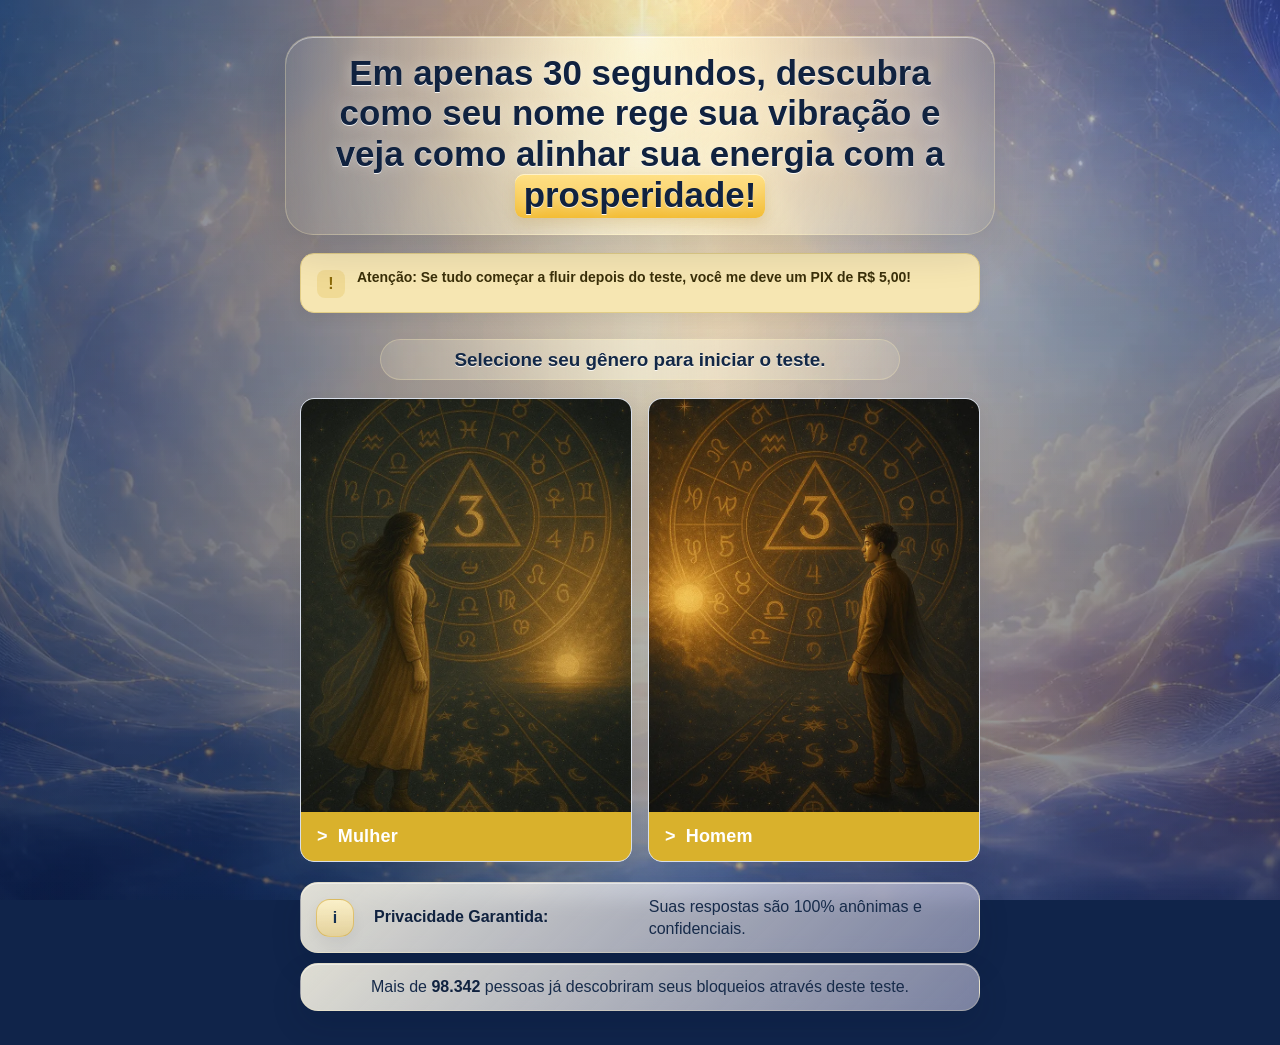
==== commit abd10a09: "Otimizar carregamento da pagina principal" ====
--- a/index.html
+++ b/index.html
@@ -4,6 +4,8 @@
   <meta charset="utf-8" />
   <meta name="viewport" content="width=device-width, initial-scale=1" />
   <title>Leitura de Frequência</title>
+  <link rel="preload" as="image" href="assets/img/background-guia-vibracional-mobile.webp" type="image/webp" media="(max-width: 768px)">
+  <link rel="preload" as="image" href="assets/img/background-guia-vibracional.webp" type="image/webp" media="(min-width: 769px)">
 
   <style>
     :root{
@@ -136,6 +138,11 @@
       aspect-ratio: 4 / 5;
       background: #111827;
       overflow:hidden;
+    }
+    .card .img picture{
+      width:100%;
+      height:100%;
+      display:block;
     }
     .card .img img{
       width:100%;
@@ -1285,7 +1292,7 @@
 }
 
   </style>
-  <link rel="stylesheet" href="assets/css/background-premium.css?v=20260705">
+  <link rel="stylesheet" href="assets/css/background-premium.css?v=20260705204130">
   <link rel="stylesheet" href="assets/css/quiz-premium-mobile.css?v=20260705202703">
   <link rel="stylesheet" href="assets/css/quiz-final-step-clean.css?v=20260705202949">
   <link rel="stylesheet" href="assets/css/quiz-force-clean.css?v=20260705203224">
@@ -1312,14 +1319,20 @@
         <div class="cards">
           <div class="card" role="button" tabindex="0" data-g="F">
             <div class="img">
-              <img src="img/female.a214dfbb.png" alt="Mulher">
+              <picture>
+                <source srcset="img/female.a214dfbb.webp" type="image/webp">
+                <img src="img/female.a214dfbb.png" alt="Mulher" width="720" height="1080" decoding="async" fetchpriority="high">
+              </picture>
             </div>
             <div class="cta"><span class="arrow">&gt;</span> Mulher</div>
           </div>
 
           <div class="card" role="button" tabindex="0" data-g="M">
             <div class="img">
-              <img src="img/masculine.b27a3766.png" alt="Homem">
+              <picture>
+                <source srcset="img/masculine.b27a3766.webp" type="image/webp">
+                <img src="img/masculine.b27a3766.png" alt="Homem" width="720" height="1080" decoding="async" fetchpriority="high">
+              </picture>
             </div>
             <div class="cta"><span class="arrow">&gt;</span> Homem</div>
           </div>
@@ -1583,7 +1596,7 @@
         <span class="name" id="nameInline">a</span>, sua leitura vai sair do ar em breve.
       </div>
 
-      <img class="stop-img" src="img/stop.f3d2a697.png" alt="Pare" />
+      <img class="stop-img" src="img/stop.f3d2a697.png" alt="Pare" loading="lazy" decoding="async" />
 
       <div class="modal-text">
         Essa é a sua última chance de assistir até o final.<br>
@@ -1606,7 +1619,7 @@
         <!-- area das imagens -->
         <div class="fx-images" data-layout="old-native">
           <div id="fxIntroTitle" class="fx-intro-title"></div>
-          <img id="fxImg" class="fx-img" src="assets/imgs/frequencia.png" data-src="assets/imgs/frequencia.png" alt="">
+          <img id="fxImg" class="fx-img" src="assets/imgs/frequencia.png" data-src="assets/imgs/frequencia.png" alt="" loading="lazy" decoding="async">
         </div>
 
         <!-- legenda/texto (se você tiver VTT depois, pluga) -->
@@ -1647,7 +1660,7 @@
     </div>
 
     <!-- áudio -->
-<audio id="fxAudio" preload="auto" playsinline>
+<audio id="fxAudio" preload="none" playsinline>
   <source id="fxAudioSource" src="captions/h_40_s.mp3" data-src="captions/h_40_s.mp3" type="audio/mpeg" />
   <track id="fxTrack" kind="subtitles" srclang="pt-BR" label="Português" src="captions/h_40_s.vtt" default>
 </audio>
@@ -30912,7 +30925,6 @@
 </script>
 
 <script src="js/checkout-override.js"></script>
-  <script defer src="assets/js/quiz-premium-mobile.js?v=20260705195953"></script>
   <script defer src="assets/js/quiz-repair-date-buttons.js?v=20260705202703"></script>
   <script defer src="assets/js/quiz-final-step-clean.js?v=20260705202949"></script>
   <script defer src="assets/js/quiz-force-clean.js?v=20260705203224"></script>
--- a/assets/css/background-premium.css
+++ b/assets/css/background-premium.css
@@ -11,7 +11,10 @@
       rgba(255, 246, 220, 0.05) 56%,
       rgba(12, 30, 70, 0.42) 100%
     ),
-    url("../img/background-guia-vibracional.png");
+    image-set(
+      url("../img/background-guia-vibracional.webp") type("image/webp"),
+      url("../img/background-guia-vibracional.png") type("image/png")
+    );
   background-size: cover;
   background-position: center top;
   background-repeat: no-repeat;
@@ -38,6 +41,18 @@
   body {
     background-attachment: scroll;
     background-position: center top;
+    background-image:
+      linear-gradient(
+        90deg,
+        rgba(7, 18, 48, 0.55) 0%,
+        rgba(7, 18, 48, 0.22) 38%,
+        rgba(255, 246, 220, 0.05) 56%,
+        rgba(12, 30, 70, 0.42) 100%
+      ),
+      image-set(
+        url("../img/background-guia-vibracional-mobile.webp") type("image/webp"),
+        url("../img/background-guia-vibracional.png") type("image/png")
+      );
   }
 
   body::before {
